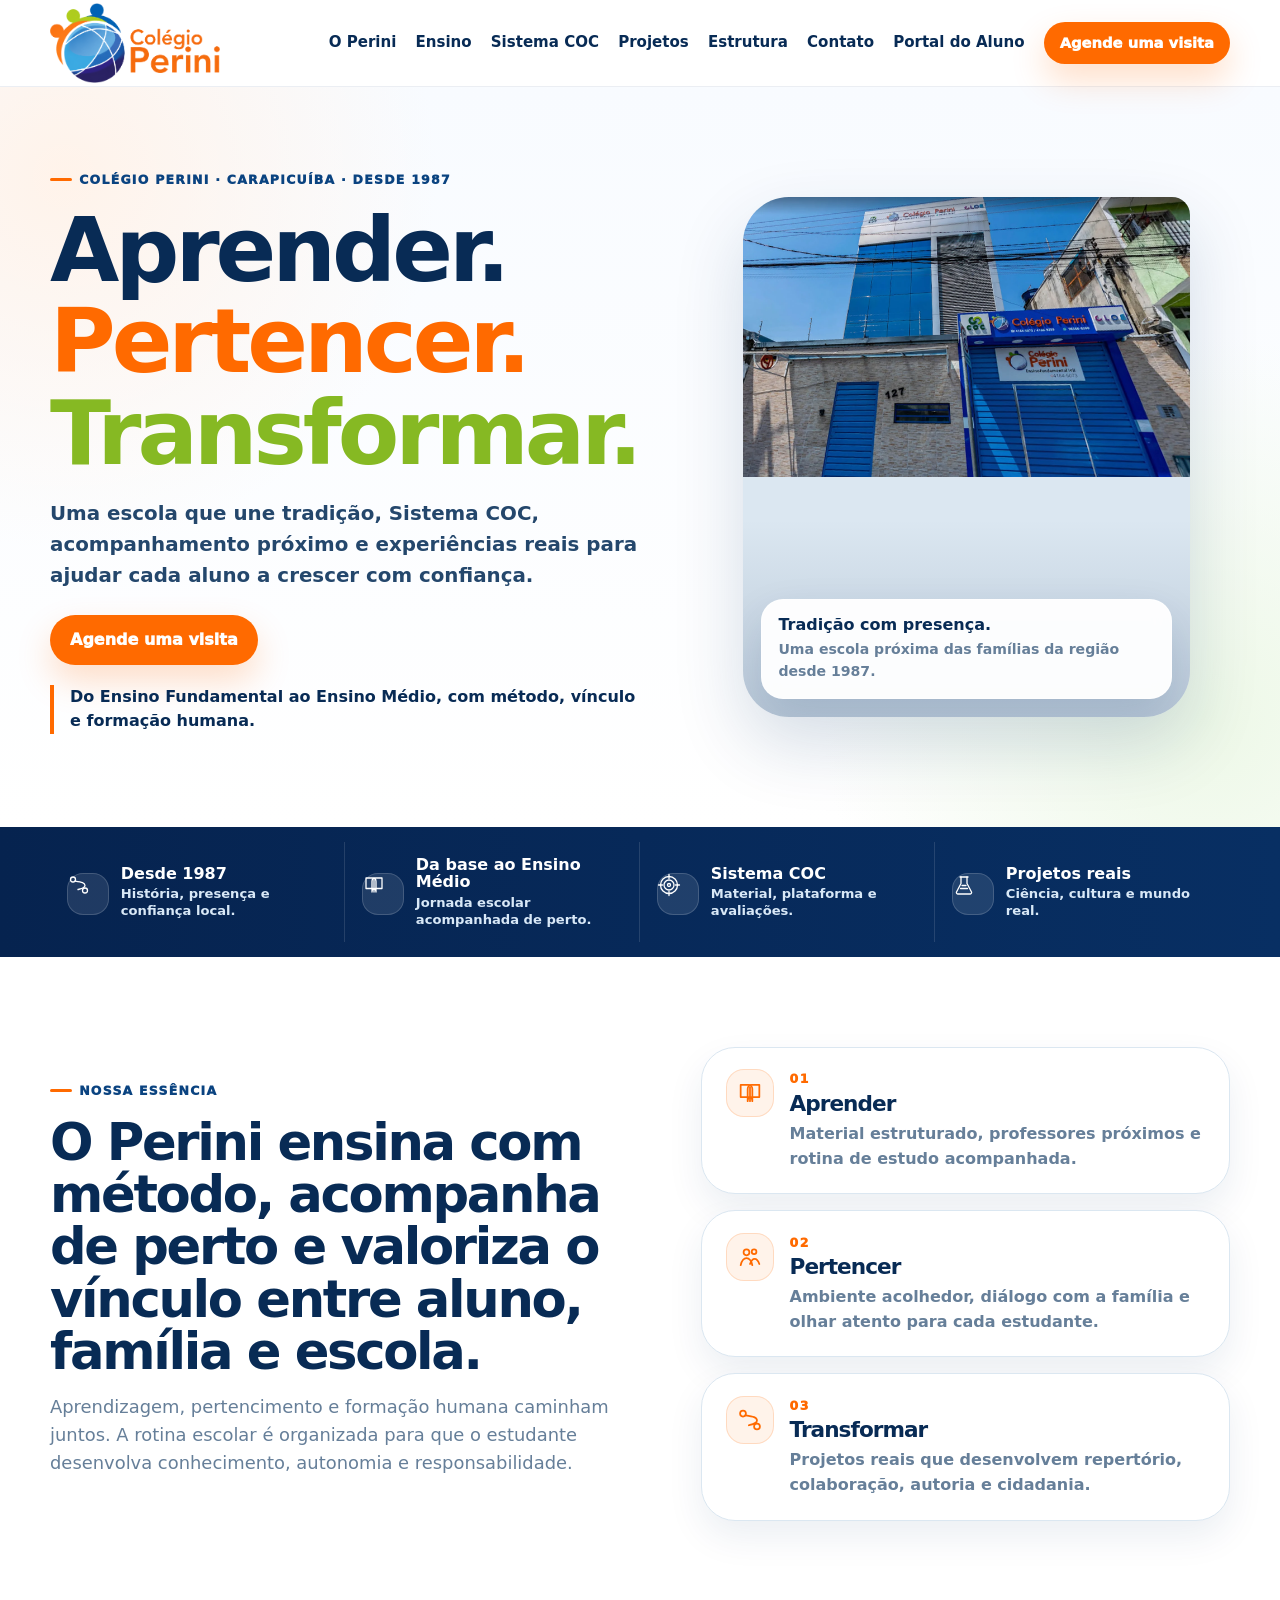
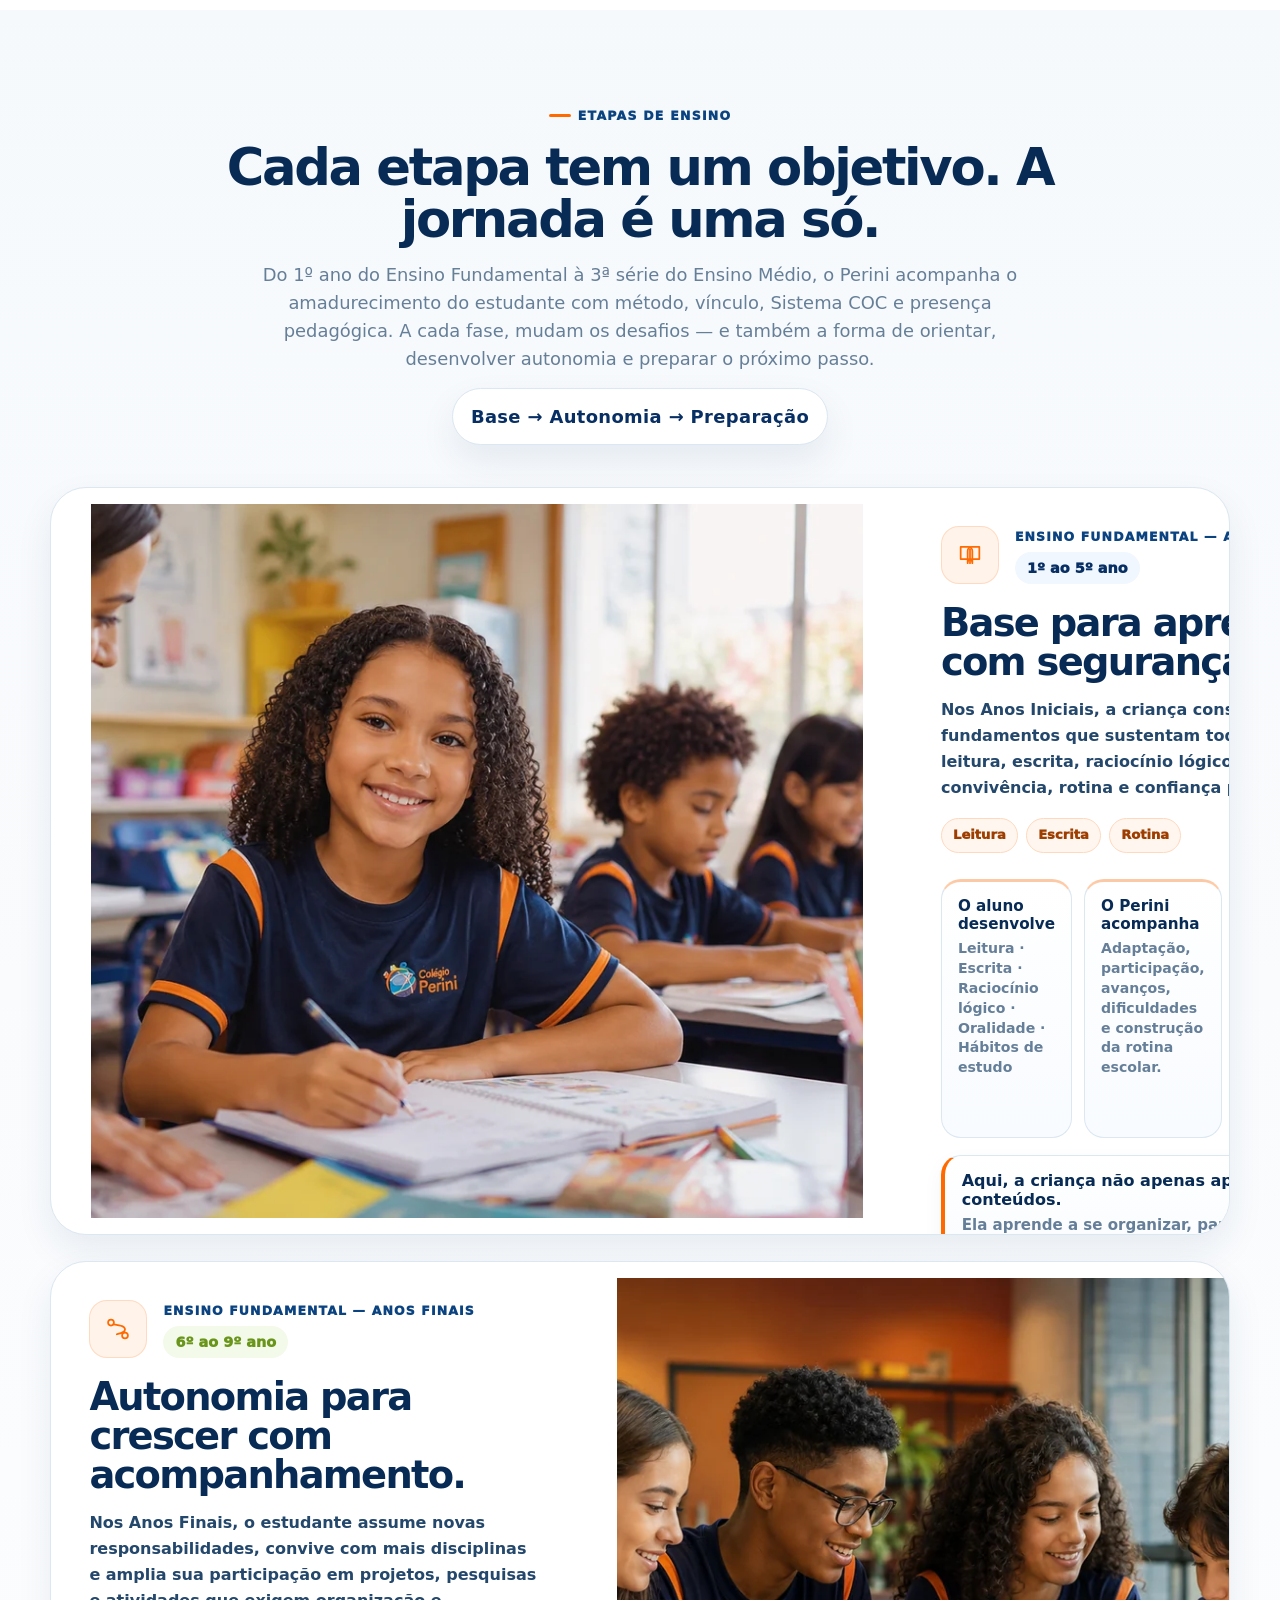
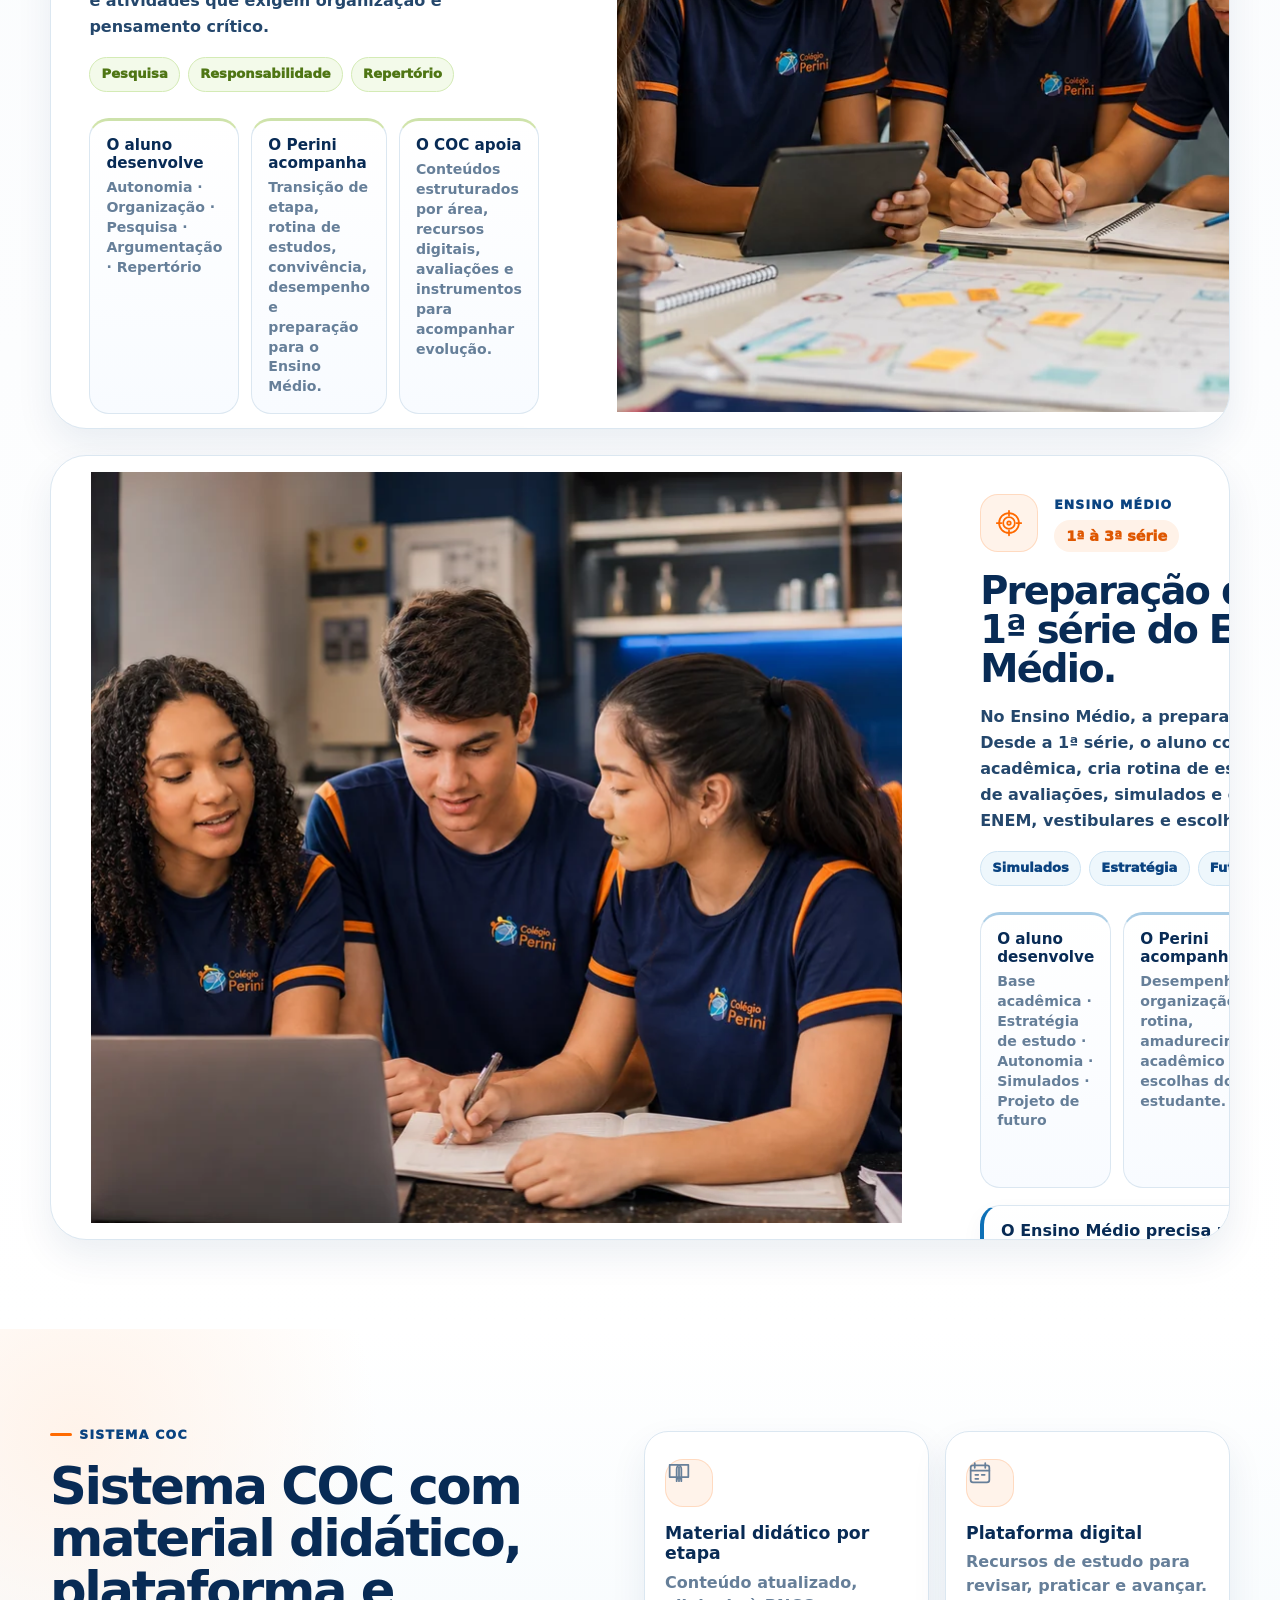
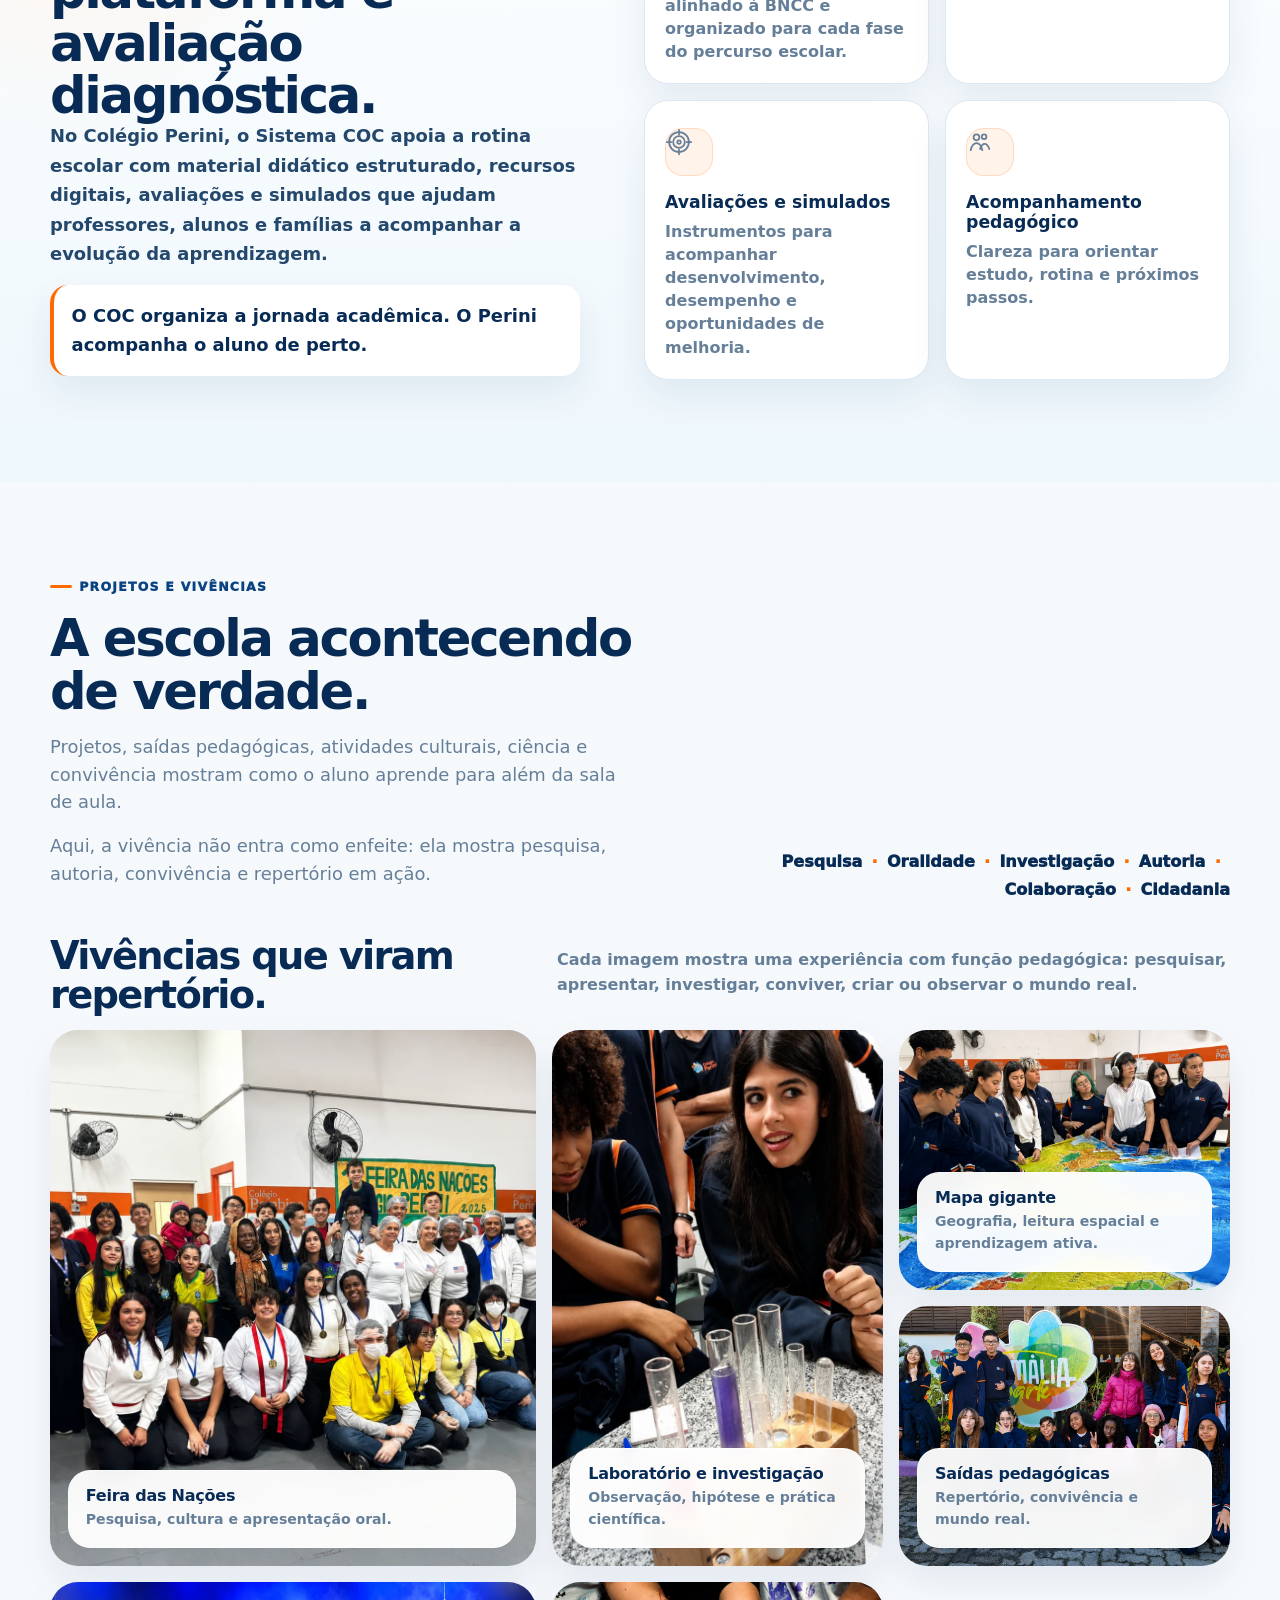
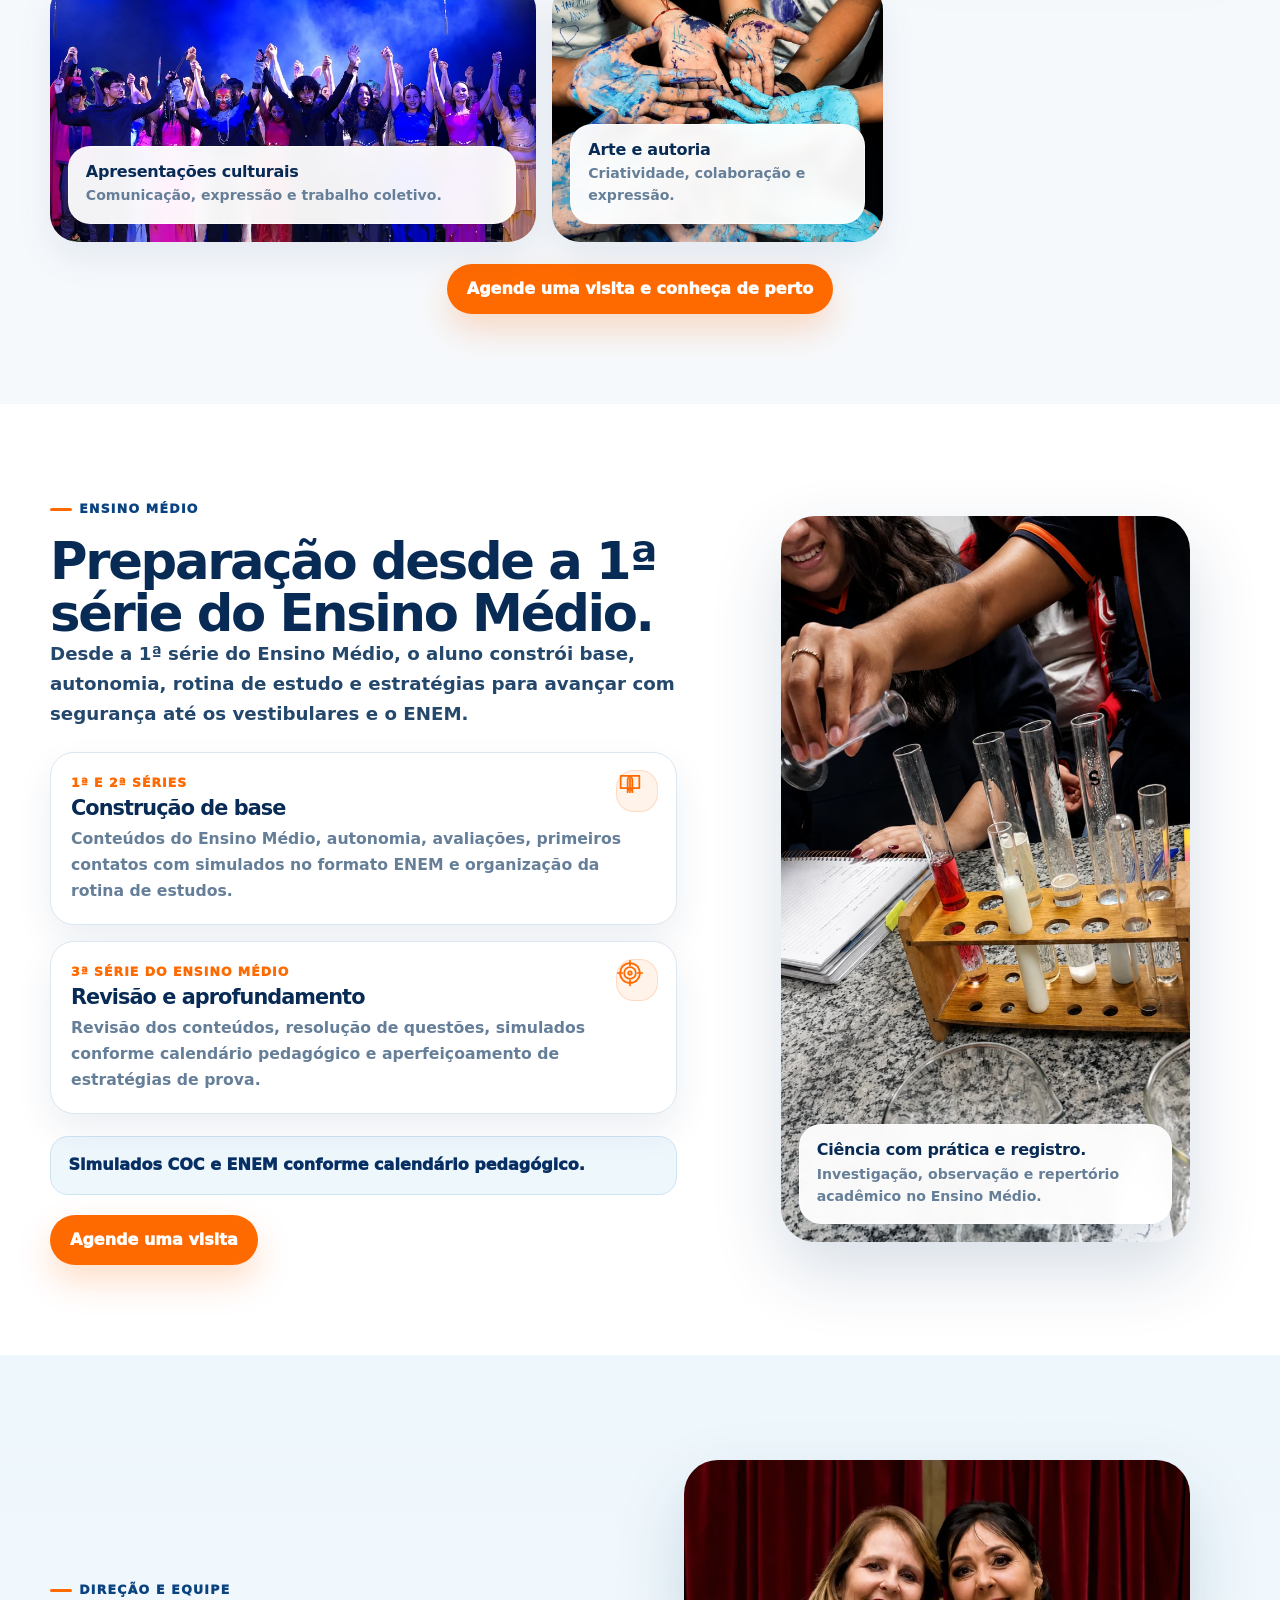
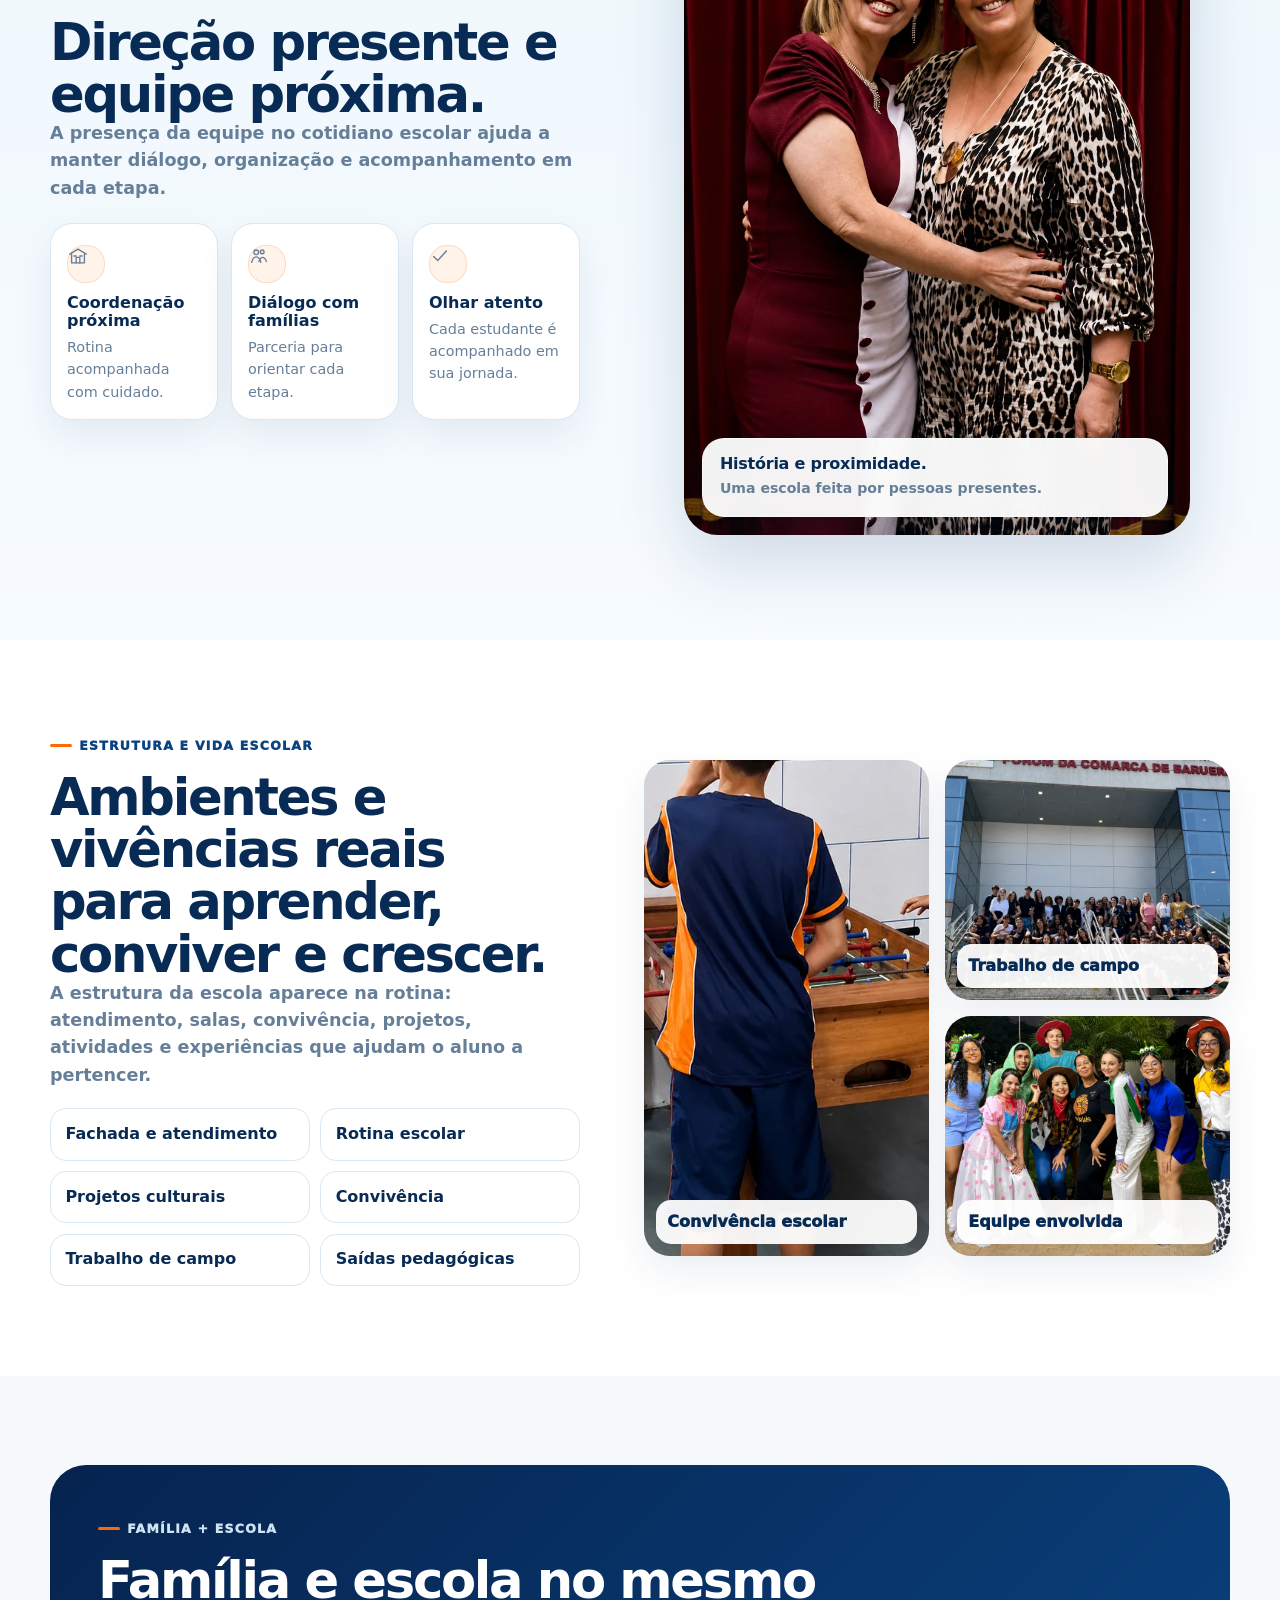
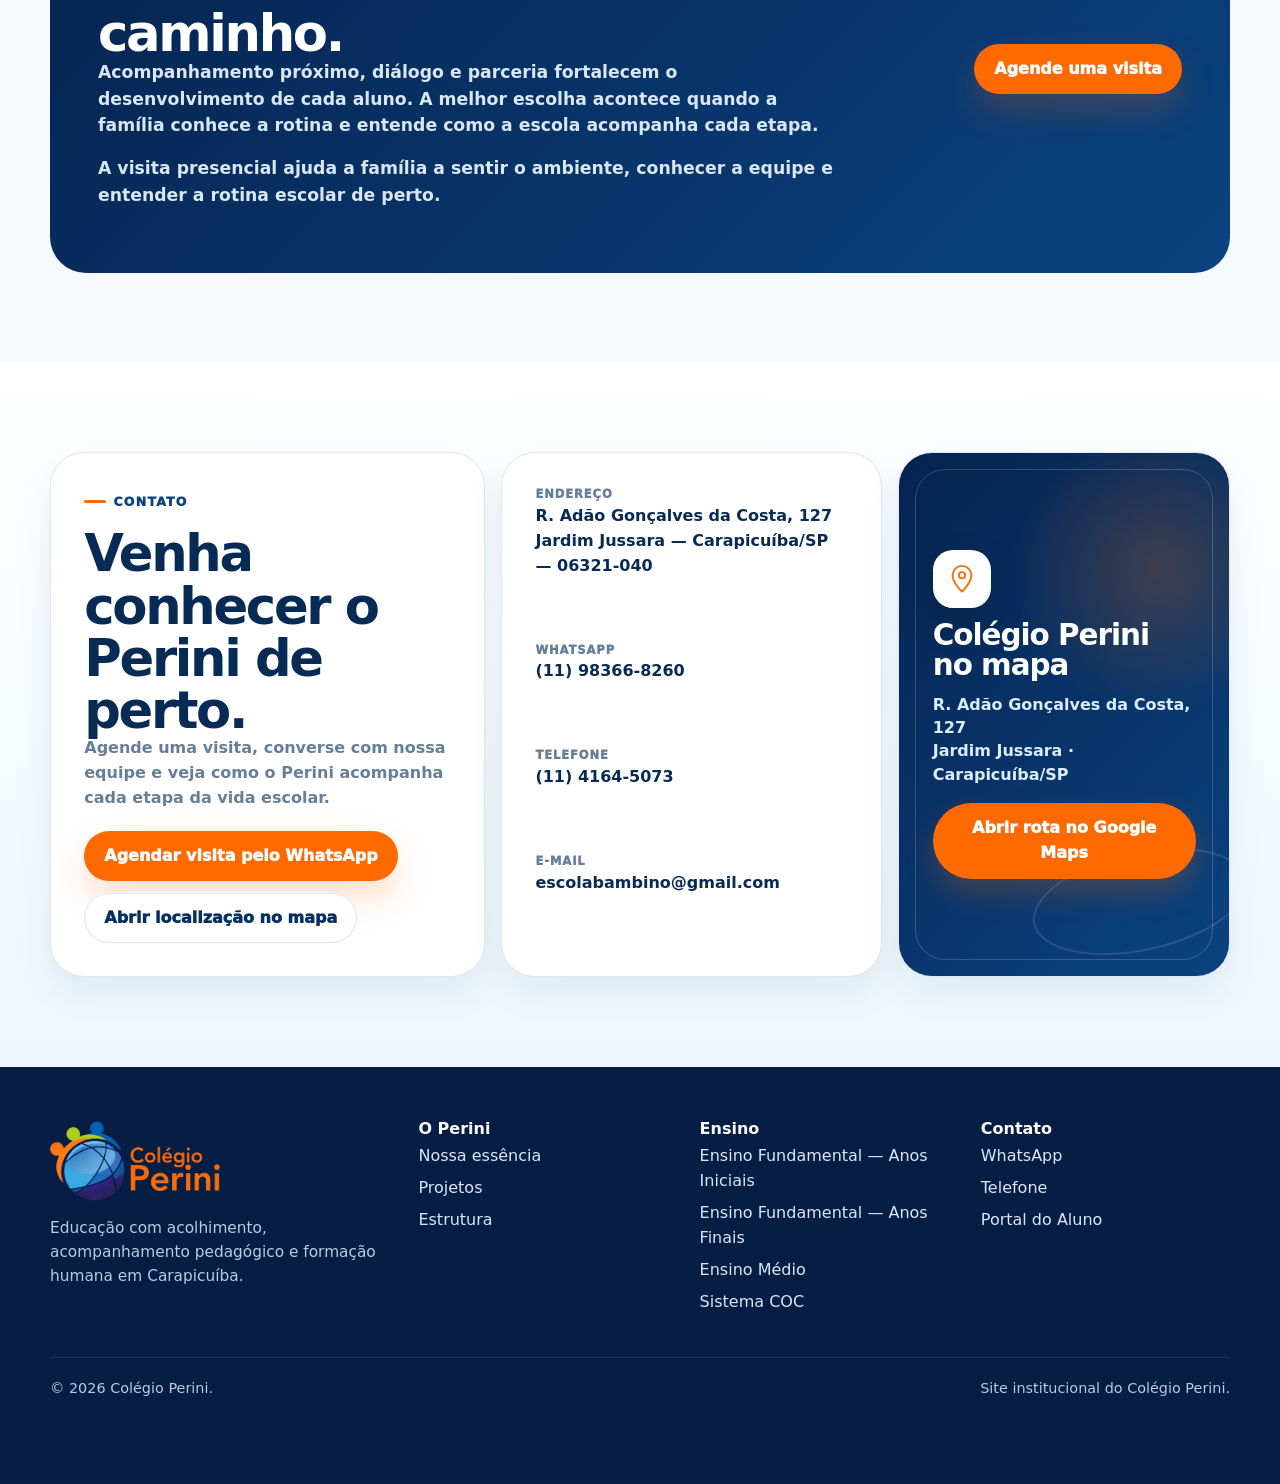
==== index.html @ 34a6f0e3 "Add files via upload" ====
<!doctype html>
<html lang="pt-BR">
<head>
  <meta charset="utf-8">
  <meta name="viewport" content="width=device-width, initial-scale=1">
  <title>Colégio Perini | Escola Particular em Carapicuíba, Região de Osasco</title>
  <meta name="description" content="Conheça o Colégio Perini, escola particular em Carapicuíba com Sistema COC, Ensino Fundamental, Ensino Médio, acompanhamento pedagógico e parceria com a família.">
  <meta name="theme-color" content="#082f63">
  <link rel="canonical" href="https://colegio-perini.vercel.app/">
  <meta property="og:title" content="Colégio Perini | Aprender. Pertencer. Transformar.">
  <meta property="og:description" content="Escola particular em Carapicuíba com Sistema COC, Ensino Fundamental, Ensino Médio, projetos reais e acompanhamento próximo.">
  <meta property="og:type" content="website">
  <meta property="og:url" content="https://colegio-perini.vercel.app/">
  <meta property="og:image" content="https://colegio-perini.vercel.app/assets/social/og-perini.webp">
  <meta name="twitter:card" content="summary_large_image">
  <meta name="format-detection" content="telephone=yes">
  <link rel="icon" href="assets/brand/logo-colegio-perini-cropped.png">
  <link rel="preload" as="image" href="assets/hero/fachada-perini-desktop.webp" imagesrcset="assets/hero/fachada-perini-mobile.webp 900w, assets/hero/fachada-perini-desktop.webp 1600w" imagesizes="(max-width: 760px) 100vw, 48vw">
  <link rel="stylesheet" href="css/perini.css">
  <script type="application/ld+json">
  {"@context":"https://schema.org","@type":"EducationalOrganization","name":"Colégio Perini","url":"https://colegio-perini.vercel.app/","address":{"@type":"PostalAddress","streetAddress":"R. Adão Gonçalves da Costa, 127","addressLocality":"Carapicuíba","addressRegion":"SP","postalCode":"06321-040","addressCountry":"BR"},"telephone":"+55 11 4164-5073","email":"escolabambino@gmail.com"}
  </script>
</head>
<body>
  <a class="skip-link" href="#conteudo">Pular para o conteúdo</a>

  <svg class="svg-sprite" aria-hidden="true" focusable="false">
    <symbol id="icon-school" viewBox="0 0 48 48"><path d="M6 20 24 9l18 11"/><path d="M10 20v19h28V20"/><path d="M20 39V27h8v12"/><path d="M15 24h5M28 24h5"/></symbol>
    <symbol id="icon-book" viewBox="0 0 48 48"><path d="M8 10h13c4 0 7 3 7 7v21c0-4-3-7-7-7H8z"/><path d="M40 10H27c-4 0-7 3-7 7v21c0-4 3-7 7-7h13z"/><path d="M24 14v24"/></symbol>
    <symbol id="icon-route" viewBox="0 0 48 48"><circle cx="12" cy="13" r="5"/><circle cx="36" cy="35" r="5"/><path d="M16 16c13 2 20 3 20 9 0 5-6 6-14 8"/></symbol>
    <symbol id="icon-target" viewBox="0 0 48 48"><circle cx="24" cy="24" r="17"/><circle cx="24" cy="24" r="10"/><circle cx="24" cy="24" r="3"/><path d="M24 3v8M24 37v8M3 24h8M37 24h8"/></symbol>
    <symbol id="icon-family" viewBox="0 0 48 48"><circle cx="18" cy="16" r="5"/><circle cx="31" cy="15" r="4"/><path d="M8 38c2-8 6-12 10-12s8 4 10 12"/><path d="M24 36c2-6 5-9 8-9s6 3 8 9"/></symbol>
    <symbol id="icon-science" viewBox="0 0 48 48"><path d="M18 8v13L9 38c-1 2 1 4 3 4h24c2 0 4-2 3-4l-9-17V8"/><path d="M16 8h16M17 31h14"/><path d="M20 25h8"/></symbol>
    <symbol id="icon-map" viewBox="0 0 48 48"><path d="M7 13l11-5 12 5 11-5v27l-11 5-12-5-11 5z"/><path d="M18 8v27M30 13v27"/></symbol>
    <symbol id="icon-palette" viewBox="0 0 48 48"><path d="M24 6C14 6 6 13 6 23s7 18 18 18h4c3 0 5-2 5-5 0-2-1-4-3-5h-3c-2 0-3-1-3-3s1-3 3-3h4c6 0 11-4 11-9 0-6-8-10-18-10Z"/><circle cx="16" cy="20" r="2"/><circle cx="23" cy="15" r="2"/><circle cx="31" cy="19" r="2"/><circle cx="18" cy="29" r="2"/></symbol>
    <symbol id="icon-pin" viewBox="0 0 48 48"><path d="M24 44s15-14 15-26A15 15 0 0 0 9 18c0 12 15 26 15 26Z"/><circle cx="24" cy="18" r="5"/></symbol>
    <symbol id="icon-calendar" viewBox="0 0 48 48"><rect x="8" y="11" width="32" height="29" rx="4"/><path d="M15 7v8M33 7v8M8 20h32"/><path d="M16 27h5M27 27h5M16 34h5"/></symbol>
    <symbol id="icon-check" viewBox="0 0 48 48"><path d="m10 25 9 9 19-21"/></symbol>
  </svg>

  <header class="site-header">
    <div class="container nav">
      <a class="brand" href="#inicio" aria-label="Colégio Perini - início">
        <img src="assets/brand/logo-colegio-perini-cropped.webp" alt="Colégio Perini" width="180" height="62">
      </a>
      <nav class="desktop-nav" aria-label="Navegação principal">
        <a href="#perini">O Perini</a>
        <a href="#ensino">Ensino</a>
        <a href="#coc">Sistema COC</a>
        <a href="#projetos">Projetos</a>
        <a href="#estrutura">Estrutura</a>
        <a href="#contato">Contato</a>
        <a href="https://portal.coc.com.br/" target="_blank" rel="noopener">Portal do Aluno</a>
        <a class="btn btn-primary btn-small" href="https://wa.me/5511983668260?text=Ol%C3%A1!%20Conheci%20o%20Col%C3%A9gio%20Perini%20pelo%20site%20e%20gostaria%20de%20agendar%20uma%20visita." target="_blank" rel="noopener">Agende uma visita</a>
      </nav>
      <button id="menu-toggle" class="menu-toggle" aria-label="Abrir menu" aria-expanded="false"><span></span></button>
    </div>
  </header>

  <aside id="mobile-menu" class="mobile-menu" aria-label="Menu mobile">
    <nav>
      <a class="mobile-link" href="#perini">O Perini</a>
      <a class="mobile-link" href="#ensino">Ensino</a>
      <a class="mobile-link" href="#coc">Sistema COC</a>
      <a class="mobile-link" href="#projetos">Projetos e vivências</a>
      <a class="mobile-link" href="#ensino-medio">Ensino Médio</a>
      <a class="mobile-link" href="#estrutura">Estrutura</a>
      <a class="mobile-link" href="#contato">Contato</a>
      <a class="mobile-link" href="https://portal.coc.com.br/" target="_blank" rel="noopener">Portal do Aluno</a>
    </nav>
    <div class="mobile-cta">
      <a class="btn btn-primary" href="https://wa.me/5511983668260?text=Ol%C3%A1!%20Conheci%20o%20Col%C3%A9gio%20Perini%20pelo%20site%20e%20gostaria%20de%20agendar%20uma%20visita." target="_blank" rel="noopener">Agende uma visita</a>
      <a class="btn btn-secondary" href="tel:+551141645073">Ligar para a escola</a>
    </div>
  </aside>

  <main id="conteudo">
    <section id="inicio" class="hero">
      <div class="container hero-grid">
        <div class="hero-copy">
          <div class="kicker">Colégio Perini · Carapicuíba · Desde 1987</div>
          <h1><span>Aprender.</span><span>Pertencer.</span><span>Transformar.</span></h1>
          <p>Uma escola que une tradição, Sistema COC, acompanhamento próximo e experiências reais para ajudar cada aluno a crescer com confiança.</p>
          <div class="hero-actions hero-actions-single">
            <a class="btn btn-primary" href="https://wa.me/5511983668260?text=Ol%C3%A1!%20Conheci%20o%20Col%C3%A9gio%20Perini%20pelo%20site%20e%20gostaria%20de%20agendar%20uma%20visita." target="_blank" rel="noopener">Agende uma visita</a>
          </div>
          <p class="hero-support">Do Ensino Fundamental ao Ensino Médio, com método, vínculo e formação humana.</p>
        </div>
        <figure class="hero-media photo-safe photo-fachada">
          <picture>
            <source media="(max-width: 760px)" srcset="assets/hero/fachada-perini-mobile.webp">
            <img src="assets/hero/fachada-perini-desktop.webp" alt="Fachada do Colégio Perini em Carapicuíba" width="1600" height="1000" loading="eager">
          </picture>
          <figcaption><strong>Tradição com presença.</strong><span>Uma escola próxima das famílias da região desde 1987.</span></figcaption>
        </figure>
      </div>
    </section>

    <section class="proof proof-compact proof-elegant" aria-label="Provas rápidas do Colégio Perini">
      <div class="container proof-grid">
        <article class="proof-item"><span class="visual-icon " aria-hidden="true"><svg><use href="#icon-route"></use></svg></span><div><strong>Desde 1987</strong><span>História, presença e confiança local.</span></div></article>
        <article class="proof-item"><span class="visual-icon " aria-hidden="true"><svg><use href="#icon-book"></use></svg></span><div><strong>Da base ao Ensino Médio</strong><span>Jornada escolar acompanhada de perto.</span></div></article>
        <article class="proof-item"><span class="visual-icon " aria-hidden="true"><svg><use href="#icon-target"></use></svg></span><div><strong>Sistema COC</strong><span>Material, plataforma e avaliações.</span></div></article>
        <article class="proof-item"><span class="visual-icon " aria-hidden="true"><svg><use href="#icon-science"></use></svg></span><div><strong>Projetos reais</strong><span>Ciência, cultura e mundo real.</span></div></article>
      </div>
    </section>

    <section id="perini" class="section essence-section">
      <div class="container essence-grid">
        <div class="section-head no-margin">
          <span class="kicker">Nossa essência</span>
          <h2>O Perini ensina com método, acompanha de perto e valoriza o vínculo entre aluno, família e escola.</h2>
          <p>Aprendizagem, pertencimento e formação humana caminham juntos. A rotina escolar é organizada para que o estudante desenvolva conhecimento, autonomia e responsabilidade.</p>
        </div>
        <div class="essence-cards">
          <article class="essence-card"><span class="visual-icon " aria-hidden="true"><svg><use href="#icon-book"></use></svg></span><span>01</span><h3>Aprender</h3><p>Material estruturado, professores próximos e rotina de estudo acompanhada.</p></article>
          <article class="essence-card"><span class="visual-icon " aria-hidden="true"><svg><use href="#icon-family"></use></svg></span><span>02</span><h3>Pertencer</h3><p>Ambiente acolhedor, diálogo com a família e olhar atento para cada estudante.</p></article>
          <article class="essence-card"><span class="visual-icon " aria-hidden="true"><svg><use href="#icon-route"></use></svg></span><span>03</span><h3>Transformar</h3><p>Projetos reais que desenvolvem repertório, colaboração, autoria e cidadania.</p></article>
        </div>
      </div>
    </section>

    <section id="ensino" class="section surface stages-section">
      <div class="container">
        <div class="section-head centered">
          <span class="kicker">Etapas de ensino</span>
          <h2>Cada etapa tem um objetivo. A jornada é uma só.</h2>
          <p>Do 1º ano do Ensino Fundamental à 3ª série do Ensino Médio, o Perini acompanha o amadurecimento do estudante com método, vínculo, Sistema COC e presença pedagógica. A cada fase, mudam os desafios — e também a forma de orientar, desenvolver autonomia e preparar o próximo passo.</p>
          <p class="section-bridge"><strong>Base → Autonomia → Preparação</strong></p>
        </div>
        <div class="stages-grid">
          <article id="fundamental-1" class="stage-card stage-iniciais">
            <figure class="stage-media photo-safe focal-center stage-photo-safe">
              <picture>
                <source media="(max-width: 760px)" srcset="assets/ensino/fundamental-1-mobile.webp">
                <img src="assets/ensino/fundamental-1.webp" alt="Estudante do Ensino Fundamental — Anos Iniciais em atividade de aprendizagem" width="1200" height="750" loading="lazy">
              </picture>
            </figure>
            <div class="stage-copy">
              <div class="stage-titleline"><span class="visual-icon " aria-hidden="true"><svg><use href="#icon-book"></use></svg></span><div><small>Ensino Fundamental — Anos Iniciais</small><div class="years">1º ao 5º ano</div></div></div>
              <h3>Base para aprender com segurança.</h3>
              <p>Nos Anos Iniciais, a criança constrói fundamentos que sustentam toda a vida escolar: leitura, escrita, raciocínio lógico, interpretação, convivência, rotina e confiança para aprender.</p>
              <div class="keyword-row" aria-label="Palavras-chave dos Anos Iniciais"><span>Leitura</span><span>Escrita</span><span>Rotina</span></div>
              <div class="stage-detail-grid">
                <article><strong>O aluno desenvolve</strong><p>Leitura · Escrita · Raciocínio lógico · Oralidade · Hábitos de estudo</p></article>
                <article><strong>O Perini acompanha</strong><p>Adaptação, participação, avanços, dificuldades e construção da rotina escolar.</p></article>
                <article><strong>O COC apoia</strong><p>Material didático por etapa, recursos digitais e atividades estruturadas para organizar a aprendizagem.</p></article>
              </div>
              <div class="stage-proof"><strong>Aqui, a criança não apenas aprende conteúdos.</strong><span>Ela aprende a se organizar, participar e confiar no próprio processo de aprendizagem.</span></div>
            </div>
          </article>

          <article id="fundamental-2" class="stage-card reverse stage-finais">
            <figure class="stage-media photo-safe focal-center stage-photo-safe">
              <picture>
                <source media="(max-width: 760px)" srcset="assets/ensino/fundamental-2-mobile.webp">
                <img src="assets/ensino/fundamental-2.webp" alt="Estudantes do Ensino Fundamental — Anos Finais em atividade colaborativa no Colégio Perini" width="1200" height="750" loading="lazy">
              </picture>
            </figure>
            <div class="stage-copy">
              <div class="stage-titleline"><span class="visual-icon " aria-hidden="true"><svg><use href="#icon-route"></use></svg></span><div><small>Ensino Fundamental — Anos Finais</small><div class="years">6º ao 9º ano</div></div></div>
              <h3>Autonomia para crescer com acompanhamento.</h3>
              <p>Nos Anos Finais, o estudante assume novas responsabilidades, convive com mais disciplinas e amplia sua participação em projetos, pesquisas e atividades que exigem organização e pensamento crítico.</p>
              <div class="keyword-row" aria-label="Palavras-chave dos Anos Finais"><span>Pesquisa</span><span>Responsabilidade</span><span>Repertório</span></div>
              <div class="stage-detail-grid">
                <article><strong>O aluno desenvolve</strong><p>Autonomia · Organização · Pesquisa · Argumentação · Repertório</p></article>
                <article><strong>O Perini acompanha</strong><p>Transição de etapa, rotina de estudos, convivência, desempenho e preparação para o Ensino Médio.</p></article>
                <article><strong>O COC apoia</strong><p>Conteúdos estruturados por área, recursos digitais, avaliações e instrumentos para acompanhar evolução.</p></article>
              </div>
              <div class="stage-proof"><strong>É a fase em que o aluno deixa de apenas cumprir tarefas.</strong><span>Ele começa a entender melhor como estudar, participar e assumir responsabilidades.</span></div>
            </div>
          </article>

          <article id="ensino-medio-card" class="stage-card featured stage-medio">
            <figure class="stage-media photo-safe focal-center stage-photo-safe">
              <picture>
                <source media="(max-width: 760px)" srcset="assets/ensino/ensino-medio-mobile.webp">
                <img src="assets/ensino/ensino-medio.webp" alt="Estudantes do Ensino Médio em atividade de ciência e tecnologia" width="1200" height="750" loading="lazy">
              </picture>
            </figure>
            <div class="stage-copy">
              <div class="stage-titleline"><span class="visual-icon " aria-hidden="true"><svg><use href="#icon-target"></use></svg></span><div><small>Ensino Médio</small><div class="years">1ª à 3ª série</div></div></div>
              <h3>Preparação desde a 1ª série do Ensino Médio.</h3>
              <p>No Ensino Médio, a preparação é progressiva. Desde a 1ª série, o aluno consolida base acadêmica, cria rotina de estudo e se aproxima de avaliações, simulados e estratégias para ENEM, vestibulares e escolhas de futuro.</p>
              <div class="keyword-row" aria-label="Palavras-chave do Ensino Médio"><span>Simulados</span><span>Estratégia</span><span>Futuro</span></div>
              <div class="stage-detail-grid">
                <article><strong>O aluno desenvolve</strong><p>Base acadêmica · Estratégia de estudo · Autonomia · Simulados · Projeto de futuro</p></article>
                <article><strong>O Perini acompanha</strong><p>Desempenho, organização da rotina, amadurecimento acadêmico e escolhas do estudante.</p></article>
                <article><strong>O COC apoia</strong><p>Material didático, avaliações, simulados e recursos digitais para estruturar a preparação.</p></article>
              </div>
              <div class="stage-proof"><strong>O Ensino Médio precisa preparar para provas, mas também para decisões.</strong><span>Por isso, método, acompanhamento e autonomia caminham juntos.</span></div>
            </div>
          </article>
        </div>
      </div>
    </section>

    <section id="coc" class="section coc-section">
      <div class="container coc-grid">
        <div class="coc-copy">
          <span class="kicker">Sistema COC</span>
          <h2>Sistema COC com material didático, plataforma e avaliação diagnóstica.</h2>
          <p>No Colégio Perini, o Sistema COC apoia a rotina escolar com material didático estruturado, recursos digitais, avaliações e simulados que ajudam professores, alunos e famílias a acompanhar a evolução da aprendizagem.</p>
          <p class="coc-synthesis">O COC organiza a jornada acadêmica. O Perini acompanha o aluno de perto.</p>
        </div>
        <div class="coc-cards" aria-label="Recursos do Sistema COC no Colégio Perini">
          <article><span class="visual-icon " aria-hidden="true"><svg><use href="#icon-book"></use></svg></span><strong>Material didático por etapa</strong><span>Conteúdo atualizado, alinhado à BNCC e organizado para cada fase do percurso escolar.</span></article>
          <article><span class="visual-icon " aria-hidden="true"><svg><use href="#icon-calendar"></use></svg></span><strong>Plataforma digital</strong><span>Recursos de estudo para revisar, praticar e avançar.</span></article>
          <article><span class="visual-icon " aria-hidden="true"><svg><use href="#icon-target"></use></svg></span><strong>Avaliações e simulados</strong><span>Instrumentos para acompanhar desenvolvimento, desempenho e oportunidades de melhoria.</span></article>
          <article><span class="visual-icon " aria-hidden="true"><svg><use href="#icon-family"></use></svg></span><strong>Acompanhamento pedagógico</strong><span>Clareza para orientar estudo, rotina e próximos passos.</span></article>
        </div>
      </div>
    </section>

    <section id="projetos" class="section projects-section surface">
      <div class="container projects-intro">
        <div class="section-head no-margin">
          <span class="kicker">Projetos e vivências</span>
          <h2>A escola acontecendo de verdade.</h2>
          <p>Projetos, saídas pedagógicas, atividades culturais, ciência e convivência mostram como o aluno aprende para além da sala de aula.</p>
          <p class="section-proof-line">Aqui, a vivência não entra como enfeite: ela mostra pesquisa, autoria, convivência e repertório em ação.</p>
        </div>
        <div class="pedagogy-list pedagogy-line" aria-label="Competências trabalhadas nos projetos">
          <span>Pesquisa</span><span>Oralidade</span><span>Investigação</span><span>Autoria</span><span>Colaboração</span><span>Cidadania</span>
        </div>
      </div>

      <div class="container gallery-wrap" aria-label="Galeria de vivências do Colégio Perini">
        <div class="gallery-head">
          <h3>Vivências que viram repertório.</h3>
          <p>Cada imagem mostra uma experiência com função pedagógica: pesquisar, apresentar, investigar, conviver, criar ou observar o mundo real.</p>
        </div>
        <div class="editorial-gallery">
          <figure class="gallery-item large photo-safe gallery-feira">
            <img src="assets/reais/novas/feira-das-nacoes.webp" alt="Alunos e equipe do Colégio Perini em projeto Feira das Nações" width="1448" height="1086" loading="lazy">
            <figcaption><strong>Feira das Nações</strong><span>Pesquisa, cultura e apresentação oral.</span></figcaption>
          </figure>
          <figure class="gallery-item tall photo-safe gallery-lab">
            <img src="assets/reais/novas/ciencia-laboratorio.webp" alt="Estudante do Colégio Perini em atividade prática de laboratório" width="732" height="1300" loading="lazy">
            <figcaption><strong>Laboratório e investigação</strong><span>Observação, hipótese e prática científica.</span></figcaption>
          </figure>
          <figure class="gallery-item photo-safe gallery-mapa">
            <img src="assets/reais/novas/mapa-gigante.webp" alt="Alunos do Colégio Perini em atividade com mapa gigante" width="975" height="1300" loading="lazy">
            <figcaption><strong>Mapa gigante</strong><span>Geografia, leitura espacial e aprendizagem ativa.</span></figcaption>
          </figure>
          <figure class="gallery-item photo-safe gallery-animalia">
            <img src="assets/reais/novas/animalia-grupo-misto.webp" alt="Alunos do Colégio Perini em saída pedagógica no Animalia Park" width="1600" height="900" loading="lazy">
            <figcaption><strong>Saídas pedagógicas</strong><span>Repertório, convivência e mundo real.</span></figcaption>
          </figure>
          <figure class="gallery-item photo-safe gallery-teatro">
            <img src="assets/reais/colegio-perini-teatro-palco-card.webp" alt="Alunos do Colégio Perini em apresentação cultural no palco" width="900" height="650" loading="lazy">
            <figcaption><strong>Apresentações culturais</strong><span>Comunicação, expressão e trabalho coletivo.</span></figcaption>
          </figure>
          <figure class="gallery-item photo-safe gallery-arte">
            <img src="assets/reais/novas/arte-maos.webp" alt="Mãos de alunos com tinta azul em atividade artística" width="975" height="1300" loading="lazy">
            <figcaption><strong>Arte e autoria</strong><span>Criatividade, colaboração e expressão.</span></figcaption>
          </figure>
        </div>
        <div class="gallery-cta">
          <a class="btn btn-primary" href="https://wa.me/5511983668260?text=Ol%C3%A1!%20Conheci%20o%20Col%C3%A9gio%20Perini%20pelo%20site%20e%20gostaria%20de%20agendar%20uma%20visita." target="_blank" rel="noopener">Agende uma visita e conheça de perto</a>
        </div>
      </div>
    </section>

    <section id="ensino-medio" class="section high-school-section">
      <div class="container high-school-grid">
        <div class="high-school-copy">
          <span class="kicker">Ensino Médio</span>
          <h2>Preparação desde a 1ª série do Ensino Médio.</h2>
          <p>Desde a 1ª série do Ensino Médio, o aluno constrói base, autonomia, rotina de estudo e estratégias para avançar com segurança até os vestibulares e o ENEM.</p>
          <div class="phase-list">
            <article><span class="visual-icon " aria-hidden="true"><svg><use href="#icon-book"></use></svg></span><span>1ª e 2ª séries</span><h3>Construção de base</h3><p>Conteúdos do Ensino Médio, autonomia, avaliações, primeiros contatos com simulados no formato ENEM e organização da rotina de estudos.</p></article>
            <article><span class="visual-icon " aria-hidden="true"><svg><use href="#icon-target"></use></svg></span><span>3ª série do Ensino Médio</span><h3>Revisão e aprofundamento</h3><p>Revisão dos conteúdos, resolução de questões, simulados conforme calendário pedagógico e aperfeiçoamento de estratégias de prova.</p></article>
          </div>
          <div class="safe-note">Simulados COC e ENEM conforme calendário pedagógico.</div>
          <a class="btn btn-primary" href="https://wa.me/5511983668260?text=Ol%C3%A1!%20Gostaria%20de%20receber%20informa%C3%A7%C3%B5es%20sobre%20o%20Col%C3%A9gio%20Perini." target="_blank" rel="noopener">Agende uma visita</a>
        </div>
        <figure class="high-school-photo photo-safe gallery-lab-detail">
          <img src="assets/reais/novas/ciencia-detalhe.webp" alt="Experimento com tubos de ensaio em atividade científica no Colégio Perini" width="732" height="1300" loading="lazy">
          <figcaption><strong>Ciência com prática e registro.</strong><span>Investigação, observação e repertório acadêmico no Ensino Médio.</span></figcaption>
        </figure>
      </div>
    </section>

    <section class="section team-section surface-blue">
      <div class="container team-grid">
        <div class="team-copy">
          <span class="kicker">Direção e equipe</span>
          <h2>Direção presente e equipe próxima.</h2>
          <p>A presença da equipe no cotidiano escolar ajuda a manter diálogo, organização e acompanhamento em cada etapa.</p>
          <div class="commitment-grid">
            <article><span class="visual-icon " aria-hidden="true"><svg><use href="#icon-school"></use></svg></span><strong>Coordenação próxima</strong><span>Rotina acompanhada com cuidado.</span></article>
            <article><span class="visual-icon " aria-hidden="true"><svg><use href="#icon-family"></use></svg></span><strong>Diálogo com famílias</strong><span>Parceria para orientar cada etapa.</span></article>
            <article><span class="visual-icon " aria-hidden="true"><svg><use href="#icon-check"></use></svg></span><strong>Olhar atento</strong><span>Cada estudante é acompanhado em sua jornada.</span></article>
          </div>
        </div>
        <figure class="team-photo photo-safe team-lideranca">
          <img src="assets/reais/novas/lideranca-dupla.webp" alt="Equipe de liderança do Colégio Perini em retrato institucional" width="975" height="1300" loading="lazy">
          <figcaption><strong>História e proximidade.</strong><span>Uma escola feita por pessoas presentes.</span></figcaption>
        </figure>
      </div>
    </section>

    <section id="estrutura" class="section structure-section">
      <div class="container structure-grid">
        <div class="structure-copy">
          <span class="kicker">Estrutura e vida escolar</span>
          <h2>Ambientes e vivências reais para aprender, conviver e crescer.</h2>
          <p>A estrutura da escola aparece na rotina: atendimento, salas, convivência, projetos, atividades e experiências que ajudam o aluno a pertencer.</p>
          <ul><li>Fachada e atendimento</li><li>Rotina escolar</li><li>Projetos culturais</li><li>Convivência</li><li>Trabalho de campo</li><li>Saídas pedagógicas</li></ul>
        </div>
        <div class="structure-photos">
          <figure class="photo-safe structure-convivencia"><img src="assets/reais/colegio-perini-convivencia-card.webp" alt="Alunos do Colégio Perini em momento de convivência escolar" width="900" height="650" loading="lazy"><figcaption>Convivência escolar</figcaption></figure>
          <figure class="photo-safe structure-campo"><img src="assets/reais/colegio-perini-trabalho-de-campo-card.webp" alt="Alunos do Colégio Perini em trabalho de campo" width="900" height="650" loading="lazy"><figcaption>Trabalho de campo</figcaption></figure>
          <figure class="photo-safe structure-evento"><img src="assets/reais/colegio-perini-equipe-evento-card.webp" alt="Equipe do Colégio Perini em atividade cultural com alunos" width="900" height="650" loading="lazy"><figcaption>Equipe envolvida</figcaption></figure>
        </div>
      </div>
    </section>

    <section class="section family-section surface">
      <div class="container family-box">
        <div>
          <span class="kicker">Família + escola</span>
          <h2>Família e escola no mesmo caminho.</h2>
          <p>Acompanhamento próximo, diálogo e parceria fortalecem o desenvolvimento de cada aluno. A melhor escolha acontece quando a família conhece a rotina e entende como a escola acompanha cada etapa.</p><p class="section-proof-line family-proof-line">A visita presencial ajuda a família a sentir o ambiente, conhecer a equipe e entender a rotina escolar de perto.</p>
        </div>
        <a class="btn btn-primary" href="https://wa.me/5511983668260?text=Ol%C3%A1!%20Conheci%20o%20Col%C3%A9gio%20Perini%20pelo%20site%20e%20gostaria%20de%20agendar%20uma%20visita." target="_blank" rel="noopener">Agende uma visita</a>
      </div>
    </section>

    <section id="contato" class="section contact-section">
      <div class="container contact-final-grid">
        <div class="contact-copy">
          <span class="kicker">Contato</span>
          <h2>Venha conhecer o Perini de perto.</h2>
          <p>Agende uma visita, converse com nossa equipe e veja como o Perini acompanha cada etapa da vida escolar.</p>
          <div class="contact-actions">
            <a class="btn btn-primary" href="https://wa.me/5511983668260?text=Ol%C3%A1!%20Conheci%20o%20Col%C3%A9gio%20Perini%20pelo%20site%20e%20gostaria%20de%20agendar%20uma%20visita." target="_blank" rel="noopener">Agendar visita pelo WhatsApp</a>
            <a class="btn btn-secondary" href="https://www.google.com/maps/search/?api=1&query=R.+Ad%C3%A3o+Gon%C3%A7alves+da+Costa,+127,+Jardim+Jussara,+Carapicu%C3%ADba,+SP,+06321-040" target="_blank" rel="noopener">Abrir localização no mapa</a>
          </div>
        </div>
        <address class="contact-card">
          <div><small>Endereço</small><span>R. Adão Gonçalves da Costa, 127<br>Jardim Jussara — Carapicuíba/SP — 06321-040</span></div>
          <div><small>WhatsApp</small><a href="https://wa.me/5511983668260?text=Ol%C3%A1!%20Conheci%20o%20Col%C3%A9gio%20Perini%20pelo%20site%20e%20gostaria%20de%20agendar%20uma%20visita." target="_blank" rel="noopener">(11) 98366-8260</a></div>
          <div><small>Telefone</small><a href="tel:+551141645073">(11) 4164-5073</a></div>
          <div><small>E-mail</small><a href="mailto:escolabambino@gmail.com">escolabambino@gmail.com</a></div>
        </address>
        <a class="location-card location-card-premium" aria-label="Abrir localização do Colégio Perini no Google Maps" href="https://www.google.com/maps/search/?api=1&query=R.+Ad%C3%A3o+Gon%C3%A7alves+da+Costa,+127,+Jardim+Jussara,+Carapicu%C3%ADba,+SP,+06321-040" target="_blank" rel="noopener">
          <span class="map-pin" aria-hidden="true"><svg><use href="#icon-pin"></use></svg></span>
          <strong>Colégio Perini no mapa</strong>
          <span>R. Adão Gonçalves da Costa, 127<br>Jardim Jussara · Carapicuíba/SP</span>
          <em>Abrir rota no Google Maps</em>
        </a>
      </div>
    </section>
  </main>

  <footer class="footer">
    <div class="container footer-grid">
      <div>
        <img class="footer-logo" src="assets/brand/logo-colegio-perini-cropped.webp" alt="Colégio Perini" width="180" height="62">
        <p>Educação com acolhimento, acompanhamento pedagógico e formação humana em Carapicuíba.</p>
      </div>
      <div><h3>O Perini</h3><a href="#perini">Nossa essência</a><a href="#projetos">Projetos</a><a href="#estrutura">Estrutura</a></div>
      <div><h3>Ensino</h3><a href="#fundamental-1">Ensino Fundamental — Anos Iniciais</a><a href="#fundamental-2">Ensino Fundamental — Anos Finais</a><a href="#ensino-medio">Ensino Médio</a><a href="#coc">Sistema COC</a></div>
      <div><h3>Contato</h3><a href="https://wa.me/5511983668260?text=Ol%C3%A1!%20Conheci%20o%20Col%C3%A9gio%20Perini%20pelo%20site%20e%20gostaria%20de%20agendar%20uma%20visita." target="_blank" rel="noopener">WhatsApp</a><a href="tel:+551141645073">Telefone</a><a href="https://portal.coc.com.br/" target="_blank" rel="noopener">Portal do Aluno</a></div>
    </div>
    <div class="container footer-bottom"><span>© <span id="year">2026</span> Colégio Perini.</span><span>Site institucional do Colégio Perini.</span></div>
  </footer>

  <nav class="sticky-mobile-cta" aria-label="Ações rápidas"><a href="https://wa.me/5511983668260?text=Ol%C3%A1!%20Conheci%20o%20Col%C3%A9gio%20Perini%20pelo%20site%20e%20gostaria%20de%20agendar%20uma%20visita." target="_blank" rel="noopener">Agendar visita</a><a href="https://wa.me/5511983668260?text=Ol%C3%A1!%20Gostaria%20de%20receber%20informa%C3%A7%C3%B5es%20sobre%20o%20Col%C3%A9gio%20Perini." target="_blank" rel="noopener">WhatsApp</a></nav>
  <script src="js/site.js"></script>
</body>
</html>
---- css/perini.css ----
:root{
  --blue-950:#06234f;--blue-900:#082f63;--blue-800:#0a4380;--blue-650:#0d70b7;--blue-50:#eef7fc;
  --orange:#ff6a00;--orange-700:#df5700;--green:#86b923;--green-700:#6a951b;
  --ink:#082b55;--text:#24476c;--muted:#667f99;--surface:#f6f9fc;--white:#fff;--line:#dbe7f1;
  --container:min(1180px,calc(100% - 40px));--radius:24px;--radius-lg:34px;--shadow:0 28px 70px rgba(8,47,99,.16);--shadow-sm:0 16px 36px rgba(8,47,99,.08)
}
*{box-sizing:border-box}html{scroll-behavior:smooth}body{margin:0;font-family:Inter,system-ui,-apple-system,BlinkMacSystemFont,"Segoe UI",sans-serif;color:var(--text);background:var(--white);line-height:1.55;-webkit-font-smoothing:antialiased}body.menu-open{overflow:hidden}a{color:inherit;text-decoration:none}img{display:block;max-width:100%;height:auto}p{margin:0 0 1rem}h1,h2,h3{margin:0;color:var(--ink);line-height:1.02;letter-spacing:-.045em}h1{font-size:clamp(3.5rem,7vw,6.8rem)}h2{font-size:clamp(2.15rem,4vw,4.3rem)}h3{font-size:clamp(1.35rem,2.1vw,2.2rem)}.container{width:var(--container);margin-inline:auto}.svg-sprite{position:absolute;width:0;height:0;overflow:hidden}.skip-link{position:absolute;left:1rem;top:1rem;z-index:2000;transform:translateY(-160%);background:#fff;color:var(--ink);border:2px solid var(--orange);border-radius:999px;padding:.65rem .95rem;font-weight:900}.skip-link:focus{transform:translateY(0)}.visual-icon{display:inline-grid;place-items:center;width:48px;height:48px;flex:0 0 48px;border-radius:18px;background:#fff3ea;color:var(--orange);box-shadow:inset 0 0 0 1px rgba(255,106,0,.18)}.visual-icon svg{width:28px;height:28px;stroke:currentColor;fill:none;stroke-width:3;stroke-linecap:round;stroke-linejoin:round}.visual-icon.green{background:#f0f8e7;color:var(--green-700)}.visual-icon.blue{background:#eaf5ff;color:var(--blue-650)}
.btn{display:inline-flex;align-items:center;justify-content:center;min-height:50px;border-radius:999px;padding:.88rem 1.25rem;font-weight:950;line-height:1;border:0;transition:transform .2s ease,box-shadow .2s ease,background .2s ease}.btn:hover{transform:translateY(-2px)}.btn-primary{background:var(--orange);color:#fff;box-shadow:0 16px 34px rgba(255,106,0,.22)}.btn-primary:hover{background:var(--orange-700)}.btn-secondary{background:#fff;color:var(--blue-900);box-shadow:inset 0 0 0 1px var(--line)}.btn-small{min-height:42px;padding:.68rem 1rem;font-size:.92rem}.kicker{display:inline-flex;align-items:center;gap:.45rem;text-transform:uppercase;letter-spacing:.1em;color:var(--blue-800);font-size:.78rem;font-weight:1000;margin-bottom:1rem}.kicker:before{content:"";width:22px;height:3px;border-radius:99px;background:var(--orange)}
.site-header{position:sticky;top:0;z-index:1000;background:rgba(255,255,255,.92);backdrop-filter:blur(18px);border-bottom:1px solid rgba(8,47,99,.08)}.nav{height:86px;display:flex;align-items:center;justify-content:space-between;gap:1rem}.brand img{width:170px;height:auto}.desktop-nav{display:flex;align-items:center;gap:1.2rem;font-weight:850;color:var(--ink);font-size:.94rem}.desktop-nav a:not(.btn){position:relative}.desktop-nav a:not(.btn):after{content:"";position:absolute;left:0;right:0;bottom:-8px;height:2px;background:var(--orange);transform:scaleX(0);transform-origin:left;transition:.2s}.desktop-nav a:hover:after{transform:scaleX(1)}.menu-toggle{display:none;width:46px;height:46px;border:0;border-radius:50%;background:var(--blue-50);align-items:center;justify-content:center}.menu-toggle span,.menu-toggle span:before,.menu-toggle span:after{display:block;width:20px;height:2px;background:var(--ink);border-radius:4px;content:""}.menu-toggle span:before{transform:translateY(-7px)}.menu-toggle span:after{transform:translateY(5px)}.mobile-menu{position:fixed;z-index:999;inset:86px 0 auto 0;background:#fff;border-bottom:1px solid var(--line);box-shadow:var(--shadow-sm);padding:1.2rem var(--container) 1.4rem;transform:translateY(-120%);transition:transform .28s ease}.mobile-menu.is-open{transform:translateY(0)}.mobile-menu nav{display:grid;gap:.2rem}.mobile-menu a{padding:.9rem 0;font-weight:900;color:var(--ink)}.mobile-cta{display:grid;gap:.65rem;margin-top:.7rem}
.section{padding:clamp(4.2rem,7vw,7rem) 0}.surface{background:var(--surface)}.surface-blue{background:linear-gradient(180deg,#eef7fc,#f7fbff)}.section-head{max-width:850px}.section-head.centered{text-align:center;margin:0 auto 2.6rem}.section-head.centered .kicker{justify-content:center}.section-head p{font-size:clamp(1.05rem,1.4vw,1.2rem);color:var(--muted);max-width:780px;margin-top:1rem}.section-head.centered p{margin-left:auto;margin-right:auto}.no-margin{margin:0}.section-bridge strong{display:inline-flex;padding:.85rem 1.15rem;border-radius:999px;background:#fff;border:1px solid var(--line);color:var(--blue-900);box-shadow:var(--shadow-sm);letter-spacing:.02em}
.hero{position:relative;overflow:hidden;background:radial-gradient(circle at 5% 12%,#fff3ea 0,transparent 27%),radial-gradient(circle at 94% 85%,#edf8e7 0,transparent 28%),linear-gradient(180deg,#f8fbff,#fff);padding:clamp(3rem,6vw,6rem) 0}.hero-grid{display:grid;grid-template-columns:.98fr 1.02fr;gap:clamp(2rem,5vw,5rem);align-items:center}.hero-copy h1 span{display:block}.hero-copy h1 span:nth-child(2){color:var(--orange)}.hero-copy h1 span:nth-child(3){color:var(--green)}.hero-copy>p{font-size:clamp(1.08rem,1.55vw,1.35rem);max-width:590px;color:var(--text);font-weight:650;margin-top:1.25rem}.hero-actions-single{margin-top:1.45rem}.hero-support{margin-top:1.25rem!important;padding-left:1rem;border-left:4px solid var(--orange);font-weight:900;color:var(--ink)!important;font-size:1rem!important;max-width:560px}.hero-media{position:relative;border-radius:46px 18px 46px 46px;overflow:hidden;box-shadow:var(--shadow);background:#dbe7f1;min-height:520px}.hero-media img{width:100%;height:100%;object-fit:cover;object-position:center}.hero-media figcaption,.gallery-item figcaption,.high-school-photo figcaption,.team-photo figcaption{position:absolute;left:18px;right:18px;bottom:18px;background:rgba(255,255,255,.95);border:1px solid rgba(255,255,255,.6);border-radius:22px;padding:1rem 1.05rem;box-shadow:0 20px 45px rgba(8,47,99,.14);backdrop-filter:blur(8px)}figcaption strong{display:block;color:var(--ink);line-height:1.15;font-size:1rem}figcaption span{display:block;color:var(--muted);font-size:.88rem;font-weight:700;margin-top:.25rem}.photo-safe img{width:100%;height:100%;object-fit:cover}.photo-safe figcaption{pointer-events:none}
.proof-elegant{background:linear-gradient(90deg,var(--blue-950),var(--blue-900));color:#fff;padding:.95rem 0}.proof-grid{display:grid;grid-template-columns:repeat(4,1fr)}.proof-item{display:flex;align-items:center;gap:.75rem;padding:.85rem 1.05rem;border-right:1px solid rgba(255,255,255,.12)}.proof-item:last-child{border-right:0}.proof-item .visual-icon{width:42px;height:42px;flex-basis:42px;border-radius:16px;background:rgba(255,255,255,.1);color:#fff;box-shadow:inset 0 0 0 1px rgba(255,255,255,.16)}.proof-item .visual-icon svg{width:24px;height:24px;stroke-width:2.6}.proof-item strong{display:block;color:#fff;font-size:clamp(1rem,1.2vw,1.15rem);line-height:1.1}.proof-item span{display:block;color:#d8e8f7;font-size:.82rem;line-height:1.3;font-weight:700;margin-top:.2rem}
.essence-grid{display:grid;grid-template-columns:1fr .9fr;gap:clamp(2rem,5vw,5rem);align-items:center}.essence-cards{display:grid;gap:1rem}.essence-card{position:relative;background:#fff;border:1px solid var(--line);border-radius:var(--radius-lg);padding:1.35rem 1.45rem;box-shadow:var(--shadow-sm);display:grid;grid-template-columns:auto 1fr;gap:.25rem 1rem}.essence-card .visual-icon{grid-row:1/4}.essence-card>span:not(.visual-icon){font-weight:1000;color:var(--orange);font-size:.78rem;letter-spacing:.12em}.essence-card h3{font-size:1.35rem}.essence-card p{margin:.2rem 0 0;color:var(--muted);font-weight:650;grid-column:2}
.stages-section{background:linear-gradient(180deg,var(--surface),#fff)}.stages-grid{display:grid;gap:1.6rem}.stage-card{display:grid;grid-template-columns:.92fr 1.08fr;gap:0;background:#fff;border:1px solid var(--line);border-radius:36px;box-shadow:var(--shadow-sm);overflow:hidden}.stage-card.reverse{grid-template-columns:1.08fr .92fr}.stage-card.reverse .stage-media{order:2}.stage-media{position:relative;min-height:430px;background:#dbe7f1}.stage-media img{object-position:center}.stage-copy{padding:clamp(1.45rem,3vw,2.5rem);display:flex;flex-direction:column;justify-content:center}.stage-titleline{display:flex;align-items:center;gap:1rem;margin-bottom:1.15rem}.stage-titleline .visual-icon{width:58px;height:58px;flex-basis:58px}.stage-titleline small{display:block;text-transform:uppercase;letter-spacing:.09em;color:var(--blue-800);font-weight:1000;font-size:.78rem}.years{display:inline-block;margin-top:.35rem;background:#f0f7ff;color:var(--blue-900);font-weight:1000;border-radius:999px;padding:.32rem .75rem;font-size:.9rem}.stage-card.reverse .years{background:#f3faea;color:var(--green-700)}.stage-card.featured .years{background:#fff2e8;color:var(--orange-700)}.stage-copy h3{font-size:clamp(1.8rem,3vw,3rem);max-width:660px}.stage-copy>p{font-size:clamp(1rem,1.15vw,1.12rem);line-height:1.62;color:var(--text);font-weight:650;margin:1rem 0 0}.keyword-row{display:flex;flex-wrap:wrap;gap:.5rem;margin:1.05rem 0}.keyword-row span{border-radius:999px;background:#fff7ef;border:1px solid #ffd8bd;color:#9d3e00;padding:.4rem .7rem;font-size:.82rem;font-weight:950}.stage-finais .keyword-row span{background:#f3faea;border-color:#d4ebb5;color:#4f7615}.stage-medio .keyword-row span{background:#eef7fc;border-color:#cfe4f3;color:#0a4380}.stage-detail-grid{display:grid;grid-template-columns:repeat(3,1fr);gap:.75rem;margin-top:.6rem}.stage-detail-grid article{background:var(--surface);border:1px solid var(--line);border-radius:20px;padding:1rem}.stage-detail-grid strong{display:block;color:var(--ink);font-size:.95rem;line-height:1.15;margin-bottom:.35rem}.stage-detail-grid p{font-size:.88rem;color:var(--muted);line-height:1.42;margin:0;font-weight:680}.stage-proof{margin-top:1.05rem;background:linear-gradient(180deg,#fff,#f8fbff);border:1px solid var(--line);border-left:4px solid var(--orange);border-radius:20px;padding:1rem 1.05rem;box-shadow:0 8px 22px rgba(8,47,99,.045)}.stage-finais .stage-proof{border-left-color:var(--green)}.stage-medio .stage-proof{border-left-color:var(--blue-650)}.stage-proof strong{display:block;color:var(--ink);font-size:1rem;line-height:1.18;margin-bottom:.35rem}.stage-proof span{display:block;color:var(--muted);font-size:.94rem;line-height:1.42;font-weight:650}
.coc-section{background:radial-gradient(circle at 6% 14%,#fff3ea,transparent 22%),linear-gradient(180deg,#fff,#eef7fc)}.coc-grid{display:grid;grid-template-columns:.95fr 1.05fr;gap:clamp(2rem,5vw,5rem);align-items:center}.coc-copy p{font-size:1.12rem;color:var(--text);font-weight:650;line-height:1.65}.coc-synthesis{padding:1rem 1.1rem;border-left:4px solid var(--orange);background:#fff;border-radius:18px;box-shadow:var(--shadow-sm);color:var(--ink)!important;font-weight:950}.coc-cards{display:grid;grid-template-columns:1fr 1fr;gap:1rem}.coc-cards article{background:#fff;border:1px solid var(--line);border-radius:var(--radius);padding:1.25rem;box-shadow:var(--shadow-sm)}.coc-cards .visual-icon{margin-bottom:1rem}.coc-cards strong{display:block;color:var(--ink);font-size:1.08rem;line-height:1.16}.coc-cards span{display:block;color:var(--muted);font-weight:650;margin-top:.45rem;line-height:1.45}
.projects-intro{display:grid;grid-template-columns:1fr .95fr;gap:2rem;align-items:end;margin-bottom:2rem}.pedagogy-line{display:flex;gap:0;justify-content:flex-end;align-items:center;color:var(--ink);font-weight:950;line-height:1.5;flex-wrap:wrap}.pedagogy-line span{padding:.12rem 0}.pedagogy-line span:not(:last-child)::after{content:'·';display:inline-block;margin:0 .58rem;color:var(--orange);font-weight:950}.gallery-head{display:grid;grid-template-columns:.72fr 1fr;gap:1.4rem;align-items:end;margin-bottom:1rem}.gallery-head h3{font-size:clamp(1.8rem,3vw,3rem)}.gallery-head p{color:var(--muted);font-weight:650;max-width:760px}.editorial-gallery{display:grid;grid-template-columns:1.25fr .85fr .85fr;grid-auto-rows:260px;gap:1rem}.gallery-item{position:relative;border-radius:28px;overflow:hidden;background:#dbe7f1;margin:0;box-shadow:var(--shadow-sm)}.gallery-item.large{grid-row:span 2}.gallery-item.tall{grid-row:span 2}.gallery-item img{width:100%;height:100%;object-fit:cover}.gallery-feira img{object-position:center 43%}.gallery-lab img{object-position:center 45%}.gallery-mapa img{object-position:center 50%}.gallery-animalia img{object-position:center 55%}.gallery-teatro img{object-position:center 46%}.gallery-arte img{object-position:center 50%}.gallery-cta{text-align:center;margin-top:1.4rem}
.high-school-grid{display:grid;grid-template-columns:1fr .78fr;gap:clamp(2rem,5vw,5rem);align-items:center}.high-school-copy p{font-size:1.14rem;color:var(--text);font-weight:650;line-height:1.65}.phase-list{display:grid;gap:1rem;margin:1.4rem 0}.phase-list article{background:#fff;border:1px solid var(--line);border-radius:var(--radius);padding:1.25rem;box-shadow:var(--shadow-sm);position:relative}.phase-list .visual-icon{position:absolute;right:1.1rem;top:1.1rem;width:42px;height:42px}.phase-list article span{display:block;text-transform:uppercase;letter-spacing:.08em;color:var(--orange);font-weight:1000;font-size:.78rem;margin-bottom:.35rem}.phase-list h3{font-size:1.3rem}.phase-list p{font-size:.98rem;margin:.45rem 0 0;color:var(--muted)}.safe-note{background:#eef7fc;border:1px solid #cfe4f3;color:var(--blue-900);font-weight:950;border-radius:18px;padding:1rem 1.1rem;margin:1rem 0 1.25rem}.high-school-photo,.team-photo{position:relative;min-height:560px;border-radius:34px;overflow:hidden;background:#dbe7f1;box-shadow:var(--shadow)}.high-school-photo img{object-position:center 50%}.gallery-lab-detail img{object-position:center 54%}
.team-grid,.structure-grid{display:grid;grid-template-columns:.95fr 1.05fr;gap:clamp(2rem,5vw,5rem);align-items:center}.team-copy p,.structure-copy p{font-size:1.1rem;color:var(--muted);font-weight:650}.commitment-grid{display:grid;grid-template-columns:repeat(3,1fr);gap:.8rem;margin-top:1.3rem}.commitment-grid article{background:#fff;border:1px solid var(--line);border-radius:22px;padding:1rem;box-shadow:var(--shadow-sm)}.commitment-grid .visual-icon{width:38px;height:38px;margin-bottom:.65rem}.commitment-grid .visual-icon svg{width:22px;height:22px}.commitment-grid strong{display:block;color:var(--ink);line-height:1.15}.commitment-grid span{display:block;color:var(--muted);font-size:.9rem;margin-top:.35rem}.team-lideranca img{object-position:center 38%}.structure-copy ul{display:grid;grid-template-columns:1fr 1fr;gap:.65rem;list-style:none;padding:0;margin:1.2rem 0 0}.structure-copy li{background:#fff;border:1px solid var(--line);border-radius:16px;padding:.8rem .9rem;font-weight:900;color:var(--ink)}.structure-photos{display:grid;grid-template-columns:1fr 1fr;gap:1rem}.structure-photos figure{position:relative;margin:0;border-radius:26px;overflow:hidden;min-height:240px;background:#dbe7f1;box-shadow:var(--shadow-sm)}.structure-photos figure:first-child{grid-row:span 2}.structure-photos img{width:100%;height:100%;object-fit:cover}.structure-convivencia img{object-position:center 52%}.structure-campo img{object-position:center 45%}.structure-evento img{object-position:center 46%}.structure-photos figcaption{position:absolute;left:12px;right:12px;bottom:12px;background:rgba(255,255,255,.94);border-radius:15px;padding:.6rem .7rem;font-weight:950;color:var(--ink)}
.family-box{display:grid;grid-template-columns:1fr auto;gap:2rem;align-items:center;background:linear-gradient(135deg,var(--blue-950),var(--blue-800));border-radius:36px;padding:clamp(1.6rem,4vw,3rem);color:#fff}.family-box h2{color:#fff}.family-box p{color:#d9e7f5;font-size:1.08rem;font-weight:650;max-width:740px}.family-box .kicker{color:#cfe4f3}.contact-section{background:linear-gradient(180deg,#fff,#eef7fc)}.contact-final-grid{display:grid;grid-template-columns:1.05fr .92fr .8fr;gap:1rem;align-items:stretch}.contact-copy,.contact-card,.location-card{background:#fff;border:1px solid var(--line);border-radius:var(--radius-lg);padding:clamp(1.45rem,2.6vw,2.2rem);box-shadow:var(--shadow-sm)}.contact-copy p{color:var(--muted);font-weight:650}.contact-actions{display:flex;gap:.75rem;flex-wrap:wrap;margin-top:1.25rem}.contact-card{font-style:normal;display:grid;gap:1rem}.contact-card small{display:block;text-transform:uppercase;letter-spacing:.08em;color:var(--muted);font-weight:950;font-size:.72rem}.contact-card a,.contact-card span{font-weight:850;color:var(--ink);line-height:1.4}.location-card.location-card-premium{position:relative;overflow:hidden;display:flex;flex-direction:column;justify-content:center;gap:.75rem;min-height:330px;text-decoration:none;background:radial-gradient(circle at 78% 22%,rgba(255,106,0,.22),transparent 30%),linear-gradient(135deg,var(--blue-950),#0a4380);color:#fff}.location-card-premium:before{content:"";position:absolute;inset:16px;border:1px solid rgba(255,255,255,.18);border-radius:30px;pointer-events:none}.location-card-premium:after{content:"";position:absolute;inset:auto -20px 25px 40%;height:95px;border:2px solid rgba(255,255,255,.12);border-radius:50%;transform:rotate(-12deg)}.location-card-premium>*{position:relative;z-index:1}.map-pin{display:grid;place-items:center;width:58px;height:58px;border-radius:20px;background:#fff;color:var(--orange);box-shadow:0 16px 36px rgba(0,0,0,.18)}.map-pin svg{width:30px;height:30px;stroke:currentColor;fill:none;stroke-width:3;stroke-linecap:round;stroke-linejoin:round}.location-card-premium strong{color:#fff;font-size:clamp(1.55rem,2.3vw,2.25rem);line-height:1.04;letter-spacing:-.035em}.location-card-premium span:not(.map-pin){color:#dcecff;font-weight:800;line-height:1.45}.location-card-premium em{display:inline-flex;align-self:flex-start;margin-top:.35rem;background:var(--orange);color:#fff;border-radius:999px;padding:.82rem 1rem;font-style:normal;font-weight:950;box-shadow:0 14px 30px rgba(255,106,0,.24)}.location-card-premium:hover{transform:translateY(-2px);box-shadow:var(--shadow)}
.footer{background:#061e44;color:#d9e7f5;padding:3.4rem 0 5.3rem}.footer-grid{display:grid;grid-template-columns:1.35fr repeat(3,1fr);gap:2rem}.footer-logo{width:170px;height:auto;margin-bottom:1rem}.footer h3{color:#fff;font-size:1rem;letter-spacing:0}.footer a{display:block;margin:.45rem 0;color:#d9e7f5}.footer a:hover{color:var(--orange)}.footer p{color:#b8cbe0;font-size:.96rem}.footer-bottom{display:flex;justify-content:space-between;gap:1rem;flex-wrap:wrap;border-top:1px solid rgba(255,255,255,.1);margin-top:2.2rem;padding-top:1.2rem;color:#b8cbe0;font-size:.9rem}.sticky-mobile-cta{display:none}
@media(max-width:1120px){.desktop-nav{display:none}.menu-toggle{display:flex}.hero-grid,.essence-grid,.coc-grid,.projects-intro,.high-school-grid,.team-grid,.structure-grid,.contact-final-grid{grid-template-columns:1fr}.hero-media{min-height:470px}.proof-grid{grid-template-columns:repeat(2,1fr)}.proof-item:nth-child(2){border-right:0}.stage-card,.stage-card.reverse{grid-template-columns:1fr}.stage-card.reverse .stage-media{order:0}.stage-detail-grid{grid-template-columns:1fr}.coc-cards,.commitment-grid{grid-template-columns:1fr 1fr}.pedagogy-line{justify-content:flex-start}.editorial-gallery{grid-template-columns:1fr 1fr;grid-auto-rows:280px}.gallery-item.large,.gallery-item.tall{grid-row:span 1}.contact-final-grid{grid-template-columns:1fr 1fr}.contact-copy{grid-column:1/-1}.location-card.location-card-premium{min-height:250px}.high-school-photo,.team-photo{min-height:460px}.family-box{grid-template-columns:1fr}.footer-grid{grid-template-columns:1fr 1fr}}
@media(max-width:760px){:root{--container:calc(100% - 28px)}.nav{height:74px}.brand img{width:150px}.mobile-menu{inset-top:74px}.section{padding:3.6rem 0}.section-head.centered{text-align:left}.section-head.centered .kicker{justify-content:flex-start}.hero{padding:2.2rem 0 2.6rem}.hero h1{font-size:clamp(2.75rem,14vw,4.1rem)}.hero-copy>p{font-size:1.03rem}.hero-actions .btn{width:100%}.hero-support{font-size:.95rem!important}.hero-media{min-height:0;aspect-ratio:1/1.06;border-radius:30px 12px 30px 30px}.hero-media figcaption,.gallery-item figcaption,.high-school-photo figcaption,.team-photo figcaption{position:relative;left:auto;right:auto;bottom:auto;margin:-24px 12px 12px;border-radius:18px}.proof-elegant{padding:.65rem 0}.proof-grid{grid-template-columns:1fr 1fr;gap:.2rem}.proof-item{border:0!important;padding:.72rem .55rem;gap:.55rem}.proof-item .visual-icon{width:34px;height:34px;flex-basis:34px;border-radius:13px}.proof-item .visual-icon svg{width:20px;height:20px}.proof-item strong{font-size:.92rem}.proof-item span{font-size:.74rem}.essence-cards,.coc-cards,.editorial-gallery,.commitment-grid,.structure-copy ul,.structure-photos,.contact-final-grid,.footer-grid{grid-template-columns:1fr}.essence-card{grid-template-columns:auto 1fr;padding:1rem}.stage-card{border-radius:28px}.stage-media{min-height:250px}.stage-copy{padding:1.2rem}.stage-titleline{align-items:flex-start;gap:.75rem}.stage-titleline .visual-icon{width:46px;height:46px;flex-basis:46px;border-radius:16px}.stage-titleline small{font-size:.68rem}.stage-copy h3{font-size:1.7rem}.stage-copy>p{font-size:.98rem}.keyword-row span{font-size:.75rem}.stage-detail-grid article{padding:.85rem}.coc-copy p,.high-school-copy p{font-size:1rem}.gallery-head{grid-template-columns:1fr}.editorial-gallery{grid-auto-rows:auto}.gallery-item,.gallery-item.large,.gallery-item.tall{min-height:260px}.pedagogy-line{display:block}.pedagogy-line span{display:inline}.high-school-photo,.team-photo{min-height:390px}.phase-list .visual-icon{position:static;margin-bottom:.75rem}.structure-photos figure,.structure-photos figure:first-child{min-height:250px}.contact-actions{display:grid}.contact-actions .btn{width:100%}.location-card-premium em{align-self:stretch;justify-content:center}.footer{padding-bottom:6rem}.sticky-mobile-cta{position:fixed;z-index:1200;left:0;right:0;bottom:0;display:grid;grid-template-columns:1fr 1fr;box-shadow:0 -12px 30px rgba(8,47,99,.18)}.sticky-mobile-cta a{height:56px;display:flex;align-items:center;justify-content:center;color:#fff;font-weight:950}.sticky-mobile-cta a:first-child{background:var(--orange)}.sticky-mobile-cta a:last-child{background:var(--green-700)}}
@media(max-width:430px){.proof-grid{grid-template-columns:1fr}.proof-item{border-bottom:1px solid rgba(255,255,255,.1)!important}.proof-item:last-child{border-bottom:0!important}.hero h1{font-size:3rem}.stage-copy{padding:1rem}.contact-copy,.contact-card,.location-card{padding:1.2rem;border-radius:26px}}
@media(prefers-reduced-motion:reduce){*{scroll-behavior:auto!important;animation:none!important;transition:none!important}}


/* V5.4 — POLIMENTO DE DESIGN FINAL
   Ajustes seguros: leitura visual, crops de fotos, mobile 2x2, hierarquia e acabamento.
   Não altera copy aprovada nem arquitetura comercial. */

/* Mais respiro editorial sem aumentar ruído */
.hero-grid{align-items:center;}
.hero-media{isolation:isolate;}
.hero-media:before{content:"";position:absolute;inset:0;background:linear-gradient(180deg,transparent 62%,rgba(6,35,79,.16));z-index:1;pointer-events:none;}
.hero-media figcaption{z-index:2;}

/* Prova rápida: premium, compacta e consistente */
.proof-item{min-width:0;}
.proof-item div{min-width:0;}
.proof-item strong,.proof-item span{overflow-wrap:normal;}

/* Ciclos: conteúdo rico, mas com aparência menos pesada */
.stage-card{isolation:isolate;}
.stage-media{aspect-ratio:1.08/1;min-height:0;}
.stage-media picture{display:block;width:100%;height:100%;}
.stage-media img{height:100%;}
.stage-detail-grid article{background:linear-gradient(180deg,#fff,#f8fbff);}
.stage-iniciais .stage-detail-grid article{border-top:3px solid rgba(255,106,0,.35);}
.stage-finais .stage-detail-grid article{border-top:3px solid rgba(134,185,35,.38);}
.stage-medio .stage-detail-grid article{border-top:3px solid rgba(13,112,183,.34);}
.stage-proof{max-width:100%;}

/* Curadoria de foto: foco por função, sem cortar aluno importante */
.stage-iniciais .stage-media img{object-position:center 48%;}
.stage-finais .stage-media img{object-position:center 48%;}
.stage-medio .stage-media img{object-position:center 47%;}
.gallery-feira img{object-position:center 48%;}
.gallery-lab img{object-position:center 42%;}
.gallery-mapa img{object-position:center 47%;}
.gallery-animalia img{object-position:center 50%;}
.gallery-teatro img{object-position:center 48%;}
.gallery-arte img{object-position:center 48%;}
.team-lideranca img{object-position:center 34%;}
.structure-convivencia img{object-position:center 50%;}
.structure-campo img{object-position:center 48%;}
.structure-evento img{object-position:center 48%;}

/* Legendas com função, sem cobrir demais a foto */
.gallery-item figcaption,.high-school-photo figcaption,.team-photo figcaption{max-width:min(92%,520px);}
.gallery-item figcaption strong,.high-school-photo figcaption strong,.team-photo figcaption strong{letter-spacing:-.015em;}

/* Contato: fechamento mais claro, menos placeholder */
.location-card-premium strong{max-width:360px;}
.location-card-premium span:not(.map-pin){max-width:360px;}
.location-card-premium em{white-space:normal;text-align:center;}

@media(max-width:1120px){
  .stage-media{aspect-ratio:16/10;}
  .gallery-item figcaption,.high-school-photo figcaption,.team-photo figcaption{max-width:calc(100% - 36px);}
}

@media(max-width:760px){
  h2{letter-spacing:-.035em;}
  .hero-copy{max-width:620px;}
  .hero-media{aspect-ratio:1/1.08;}
  .hero-media:before{background:linear-gradient(180deg,transparent 68%,rgba(6,35,79,.12));}

  /* Ciclos mobile: imagem com altura suficiente para não virar crop agressivo */
  .stage-media{aspect-ratio:4/3;min-height:0;}
  .stage-iniciais .stage-media img{object-position:center 48%;}
  .stage-finais .stage-media img{object-position:center 50%;}
  .stage-medio .stage-media img{object-position:center 49%;}

  /* Cards pedagógicos respiram melhor no celular */
  .stage-detail-grid{gap:.6rem;}
  .stage-detail-grid article{border-radius:18px;}
  .stage-proof{padding:.9rem;border-radius:18px;}

  /* Galeria mobile: fotos verticais não podem cortar aluno/ação */
  .gallery-item,.gallery-item.large,.gallery-item.tall{min-height:300px;}
  .gallery-lab,.gallery-mapa,.gallery-arte,.gallery-lab-detail,.team-lideranca{min-height:420px;}
  .gallery-animalia,.gallery-teatro,.gallery-feira{min-height:315px;}
  .gallery-item img,.high-school-photo img,.team-photo img{height:100%;}
  .gallery-item figcaption,.high-school-photo figcaption,.team-photo figcaption{max-width:none;}

  /* Estrutura: fotos com contexto e sem corte agressivo */
  .structure-photos figure,.structure-photos figure:first-child{min-height:285px;}
  .structure-photos figcaption{font-size:.92rem;}

  /* Contato mobile: mapa é ação, não decoração */
  .location-card.location-card-premium{min-height:300px;}
  .location-card-premium strong{font-size:1.65rem;}
}

@media(max-width:430px){
  /* Manter prova rápida 2x2 no celular: pedido de UX visual-first. */
  .proof-grid{grid-template-columns:1fr 1fr;gap:.15rem;}
  .proof-item{border-bottom:0!important;padding:.68rem .45rem;}
  .proof-item .visual-icon{width:32px;height:32px;flex-basis:32px;}
  .proof-item strong{font-size:.86rem;}
  .proof-item span{font-size:.68rem;line-height:1.22;}
  .hero h1{font-size:clamp(2.75rem,13vw,3.35rem);}
}

@media(max-width:360px){
  .proof-grid{grid-template-columns:1fr;}
}
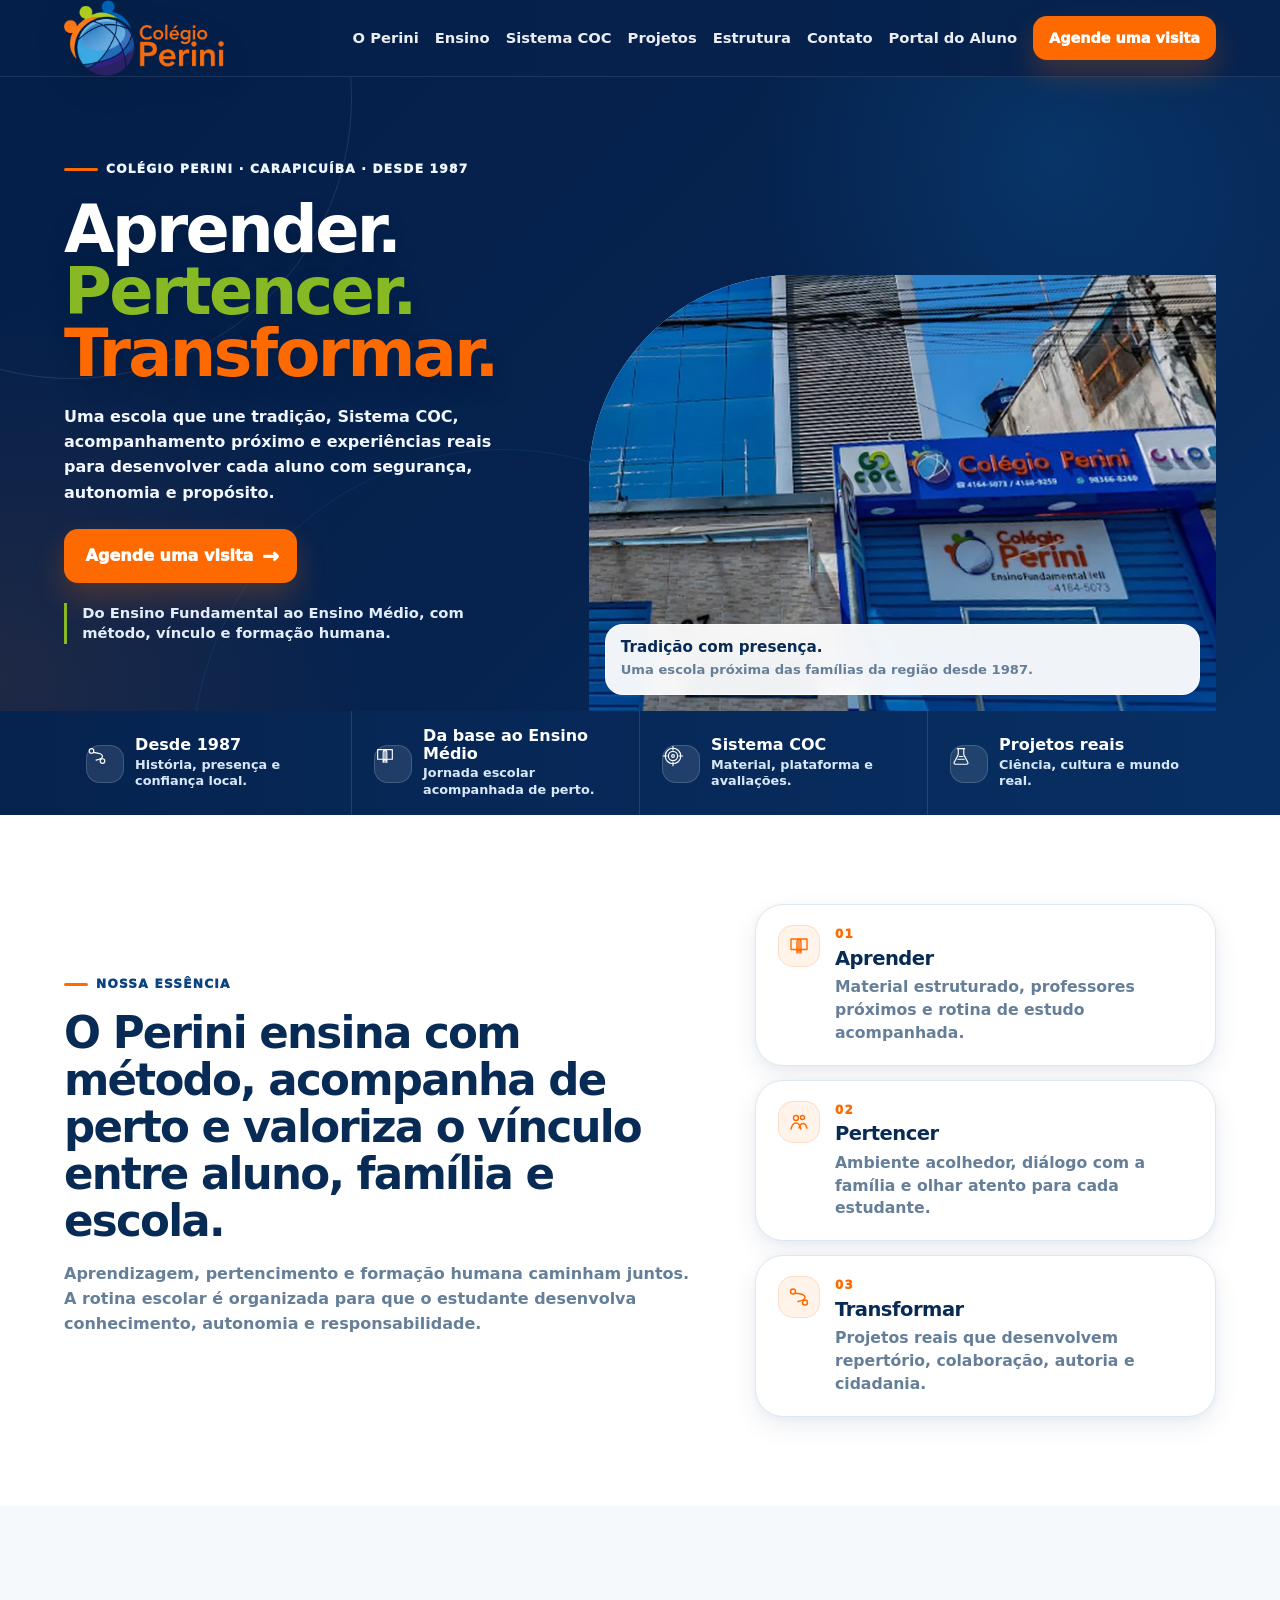
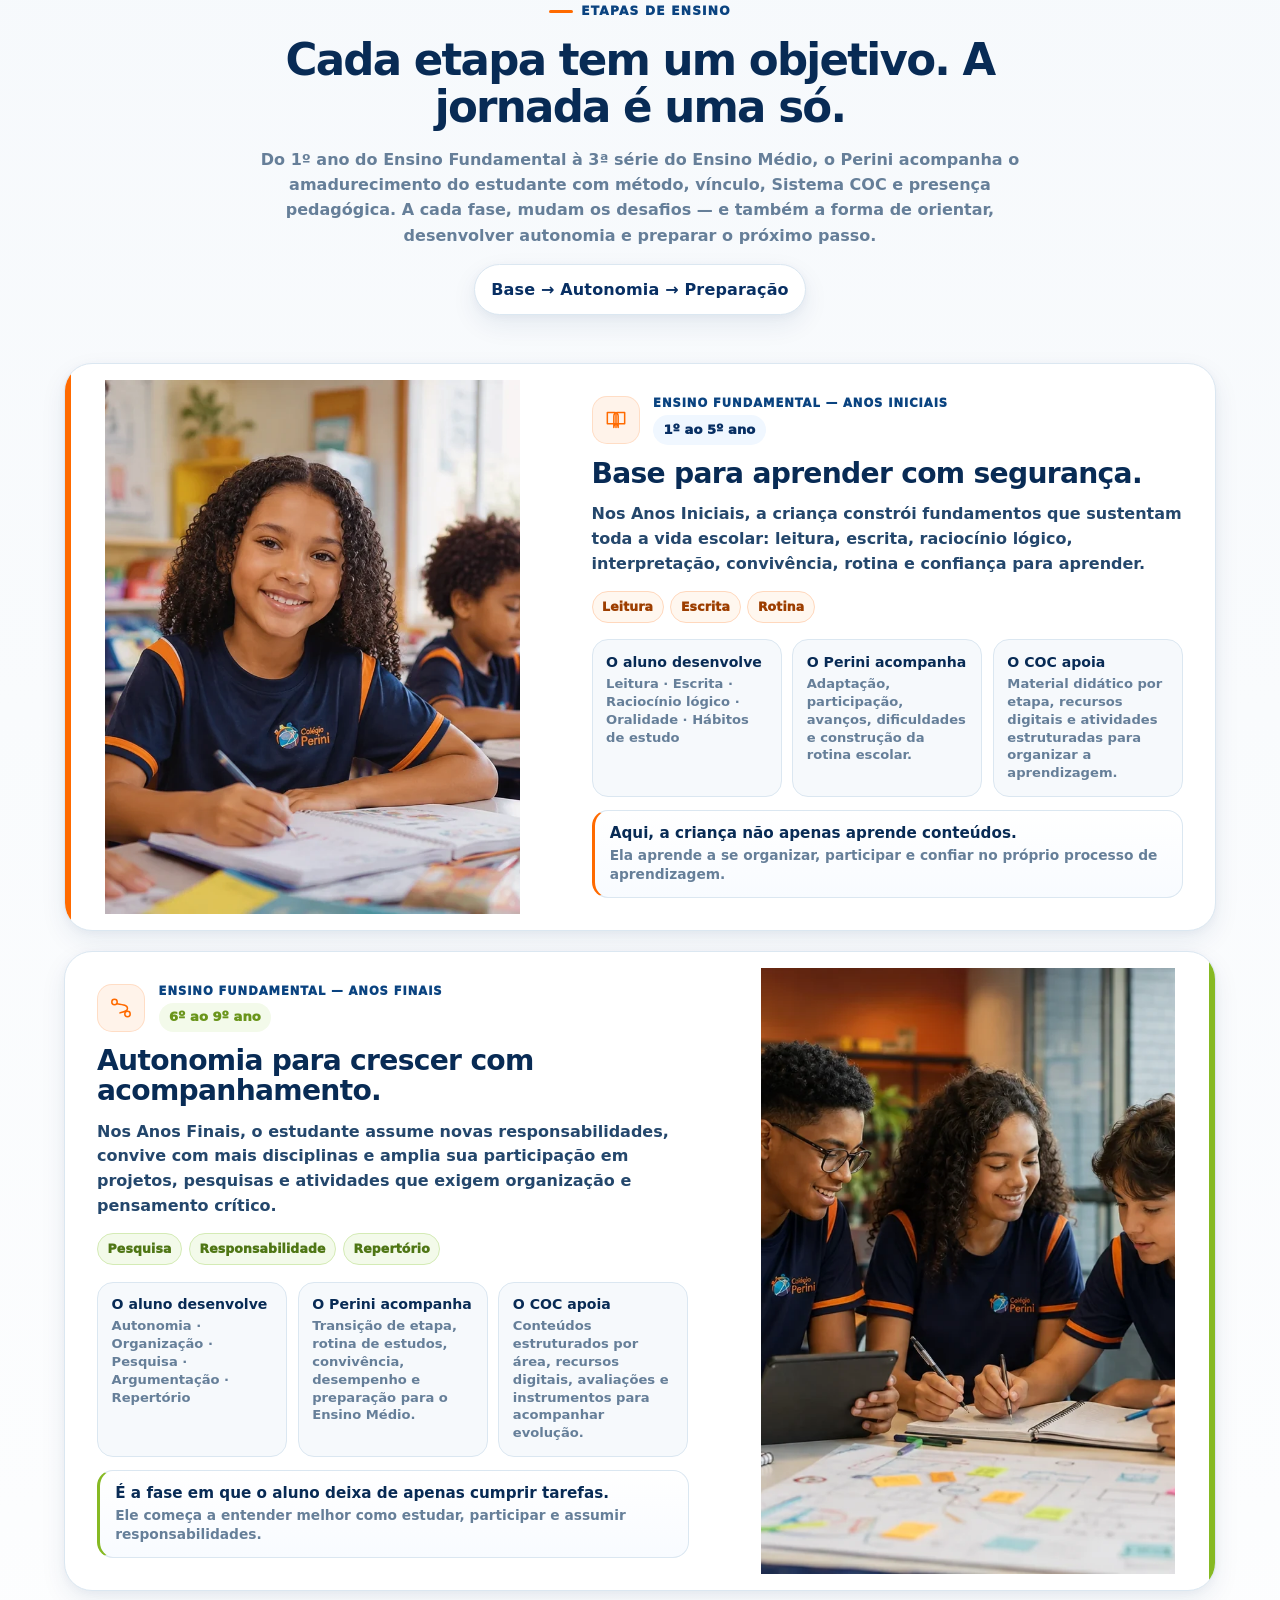
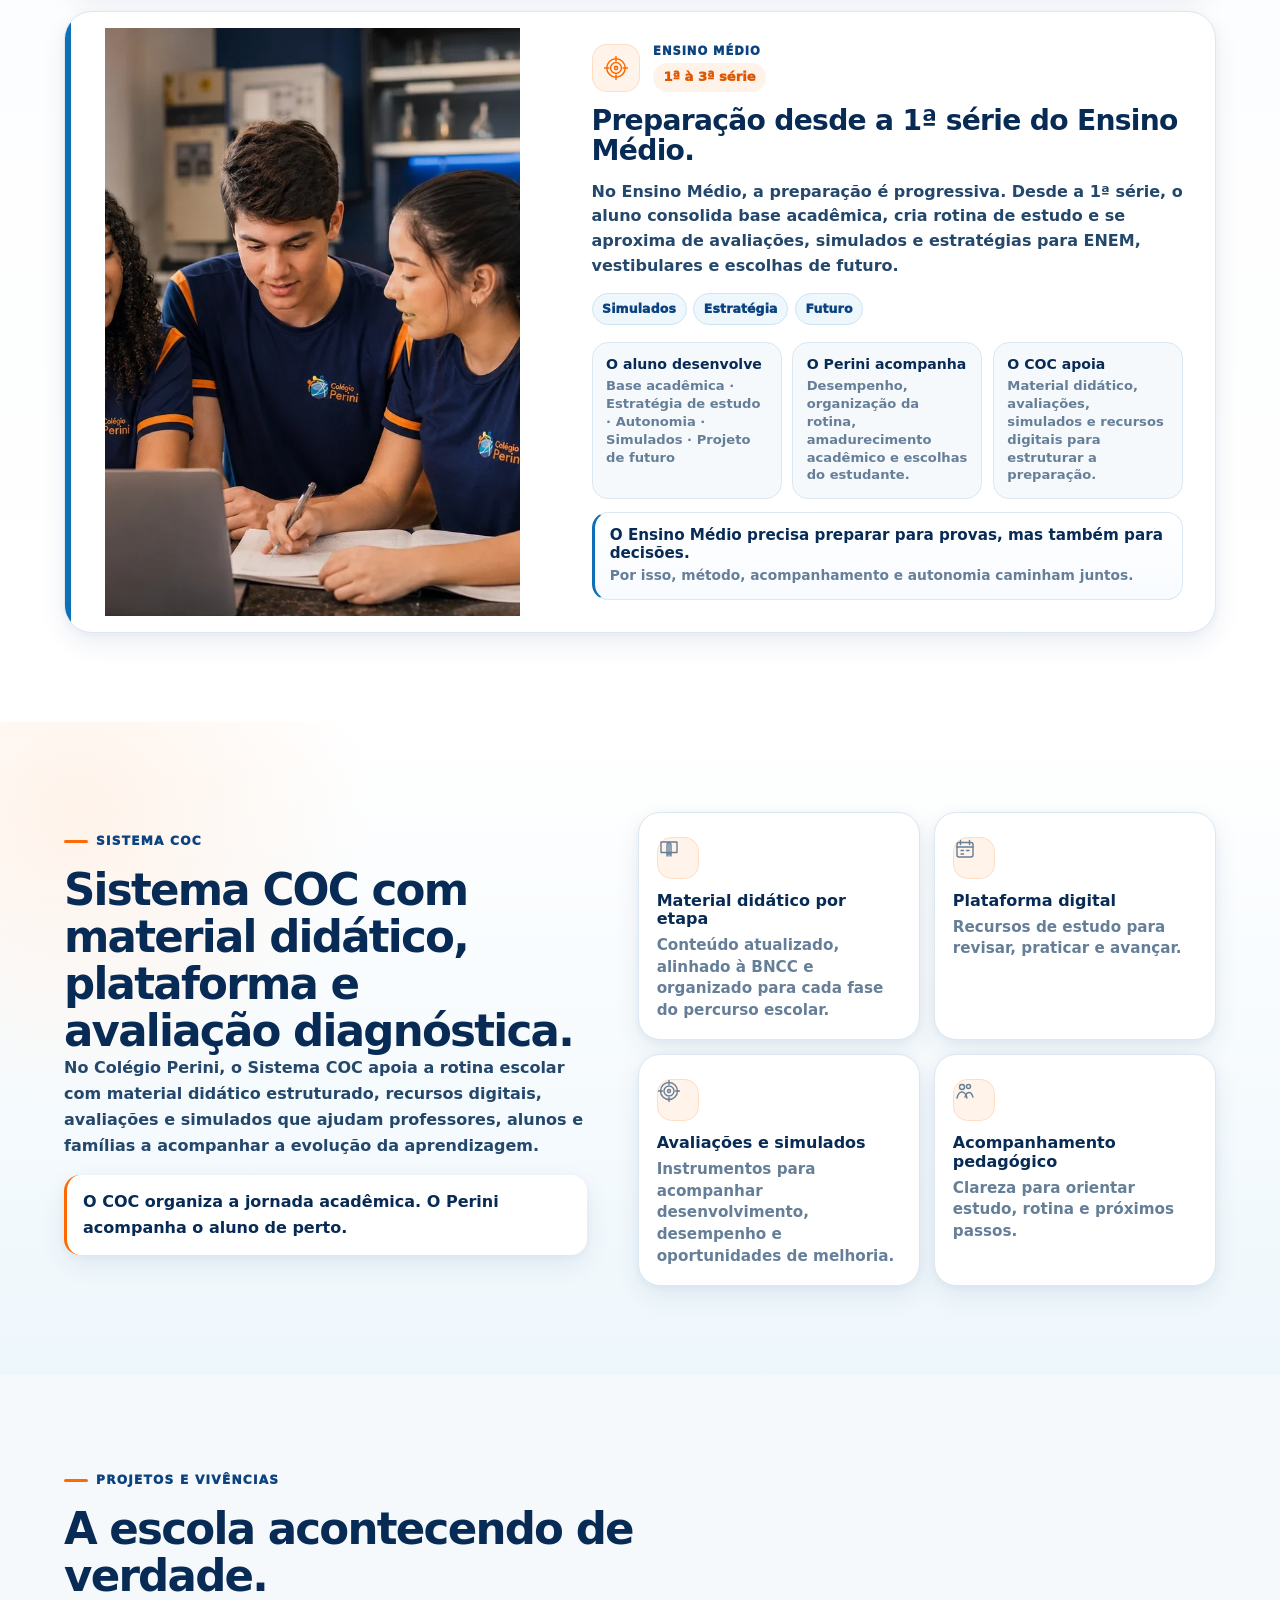
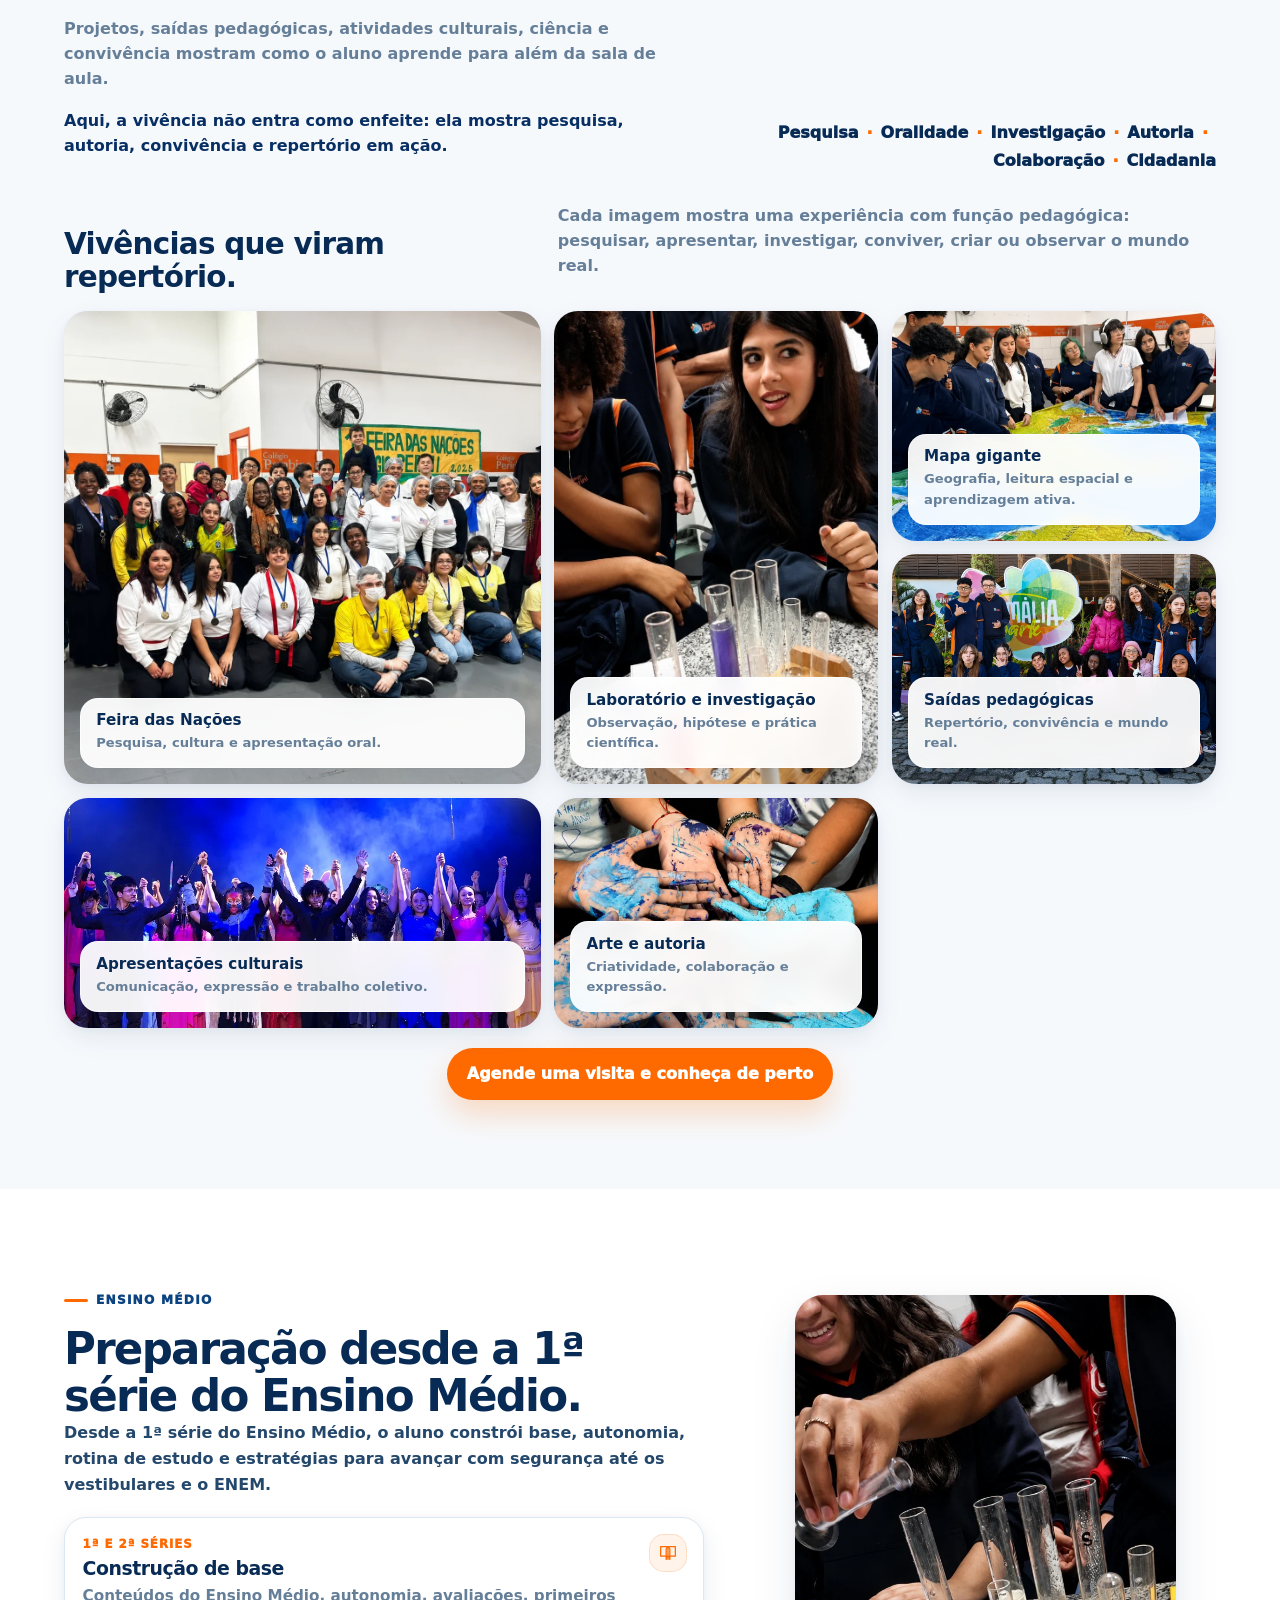
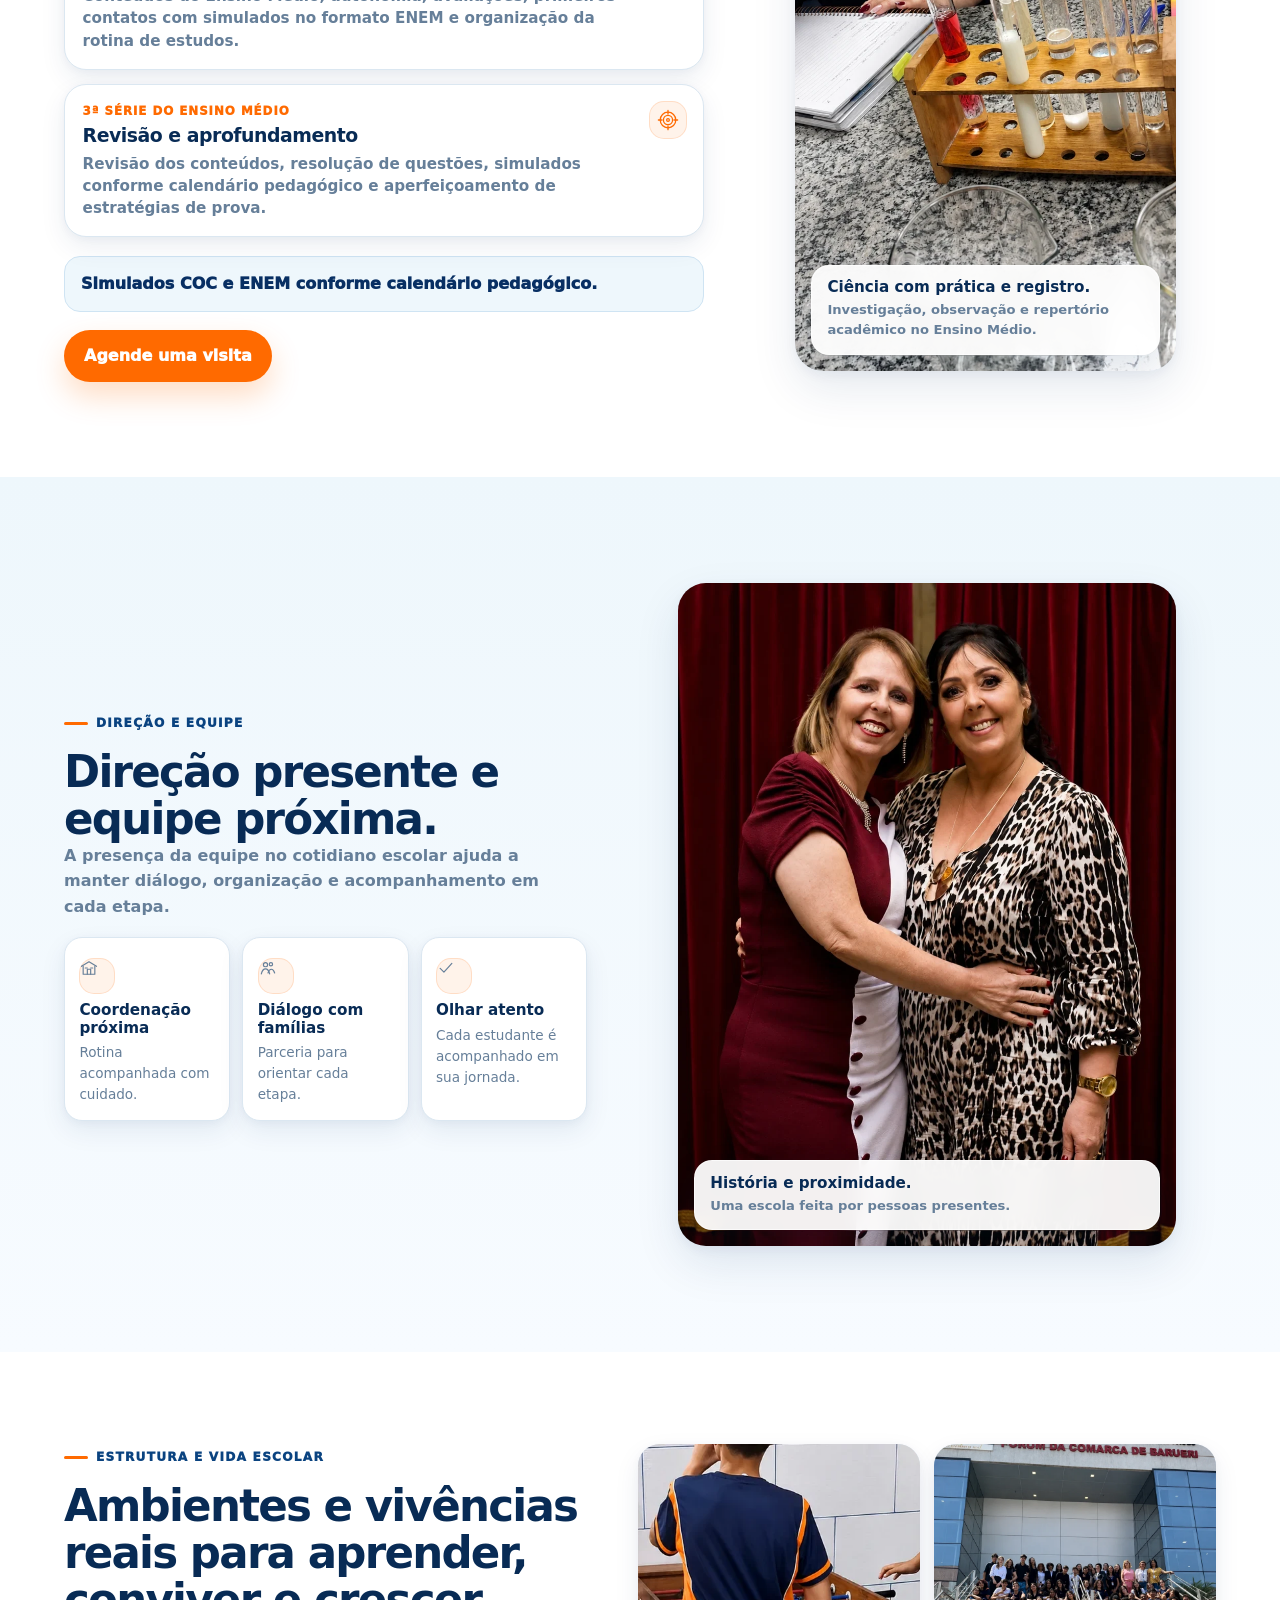
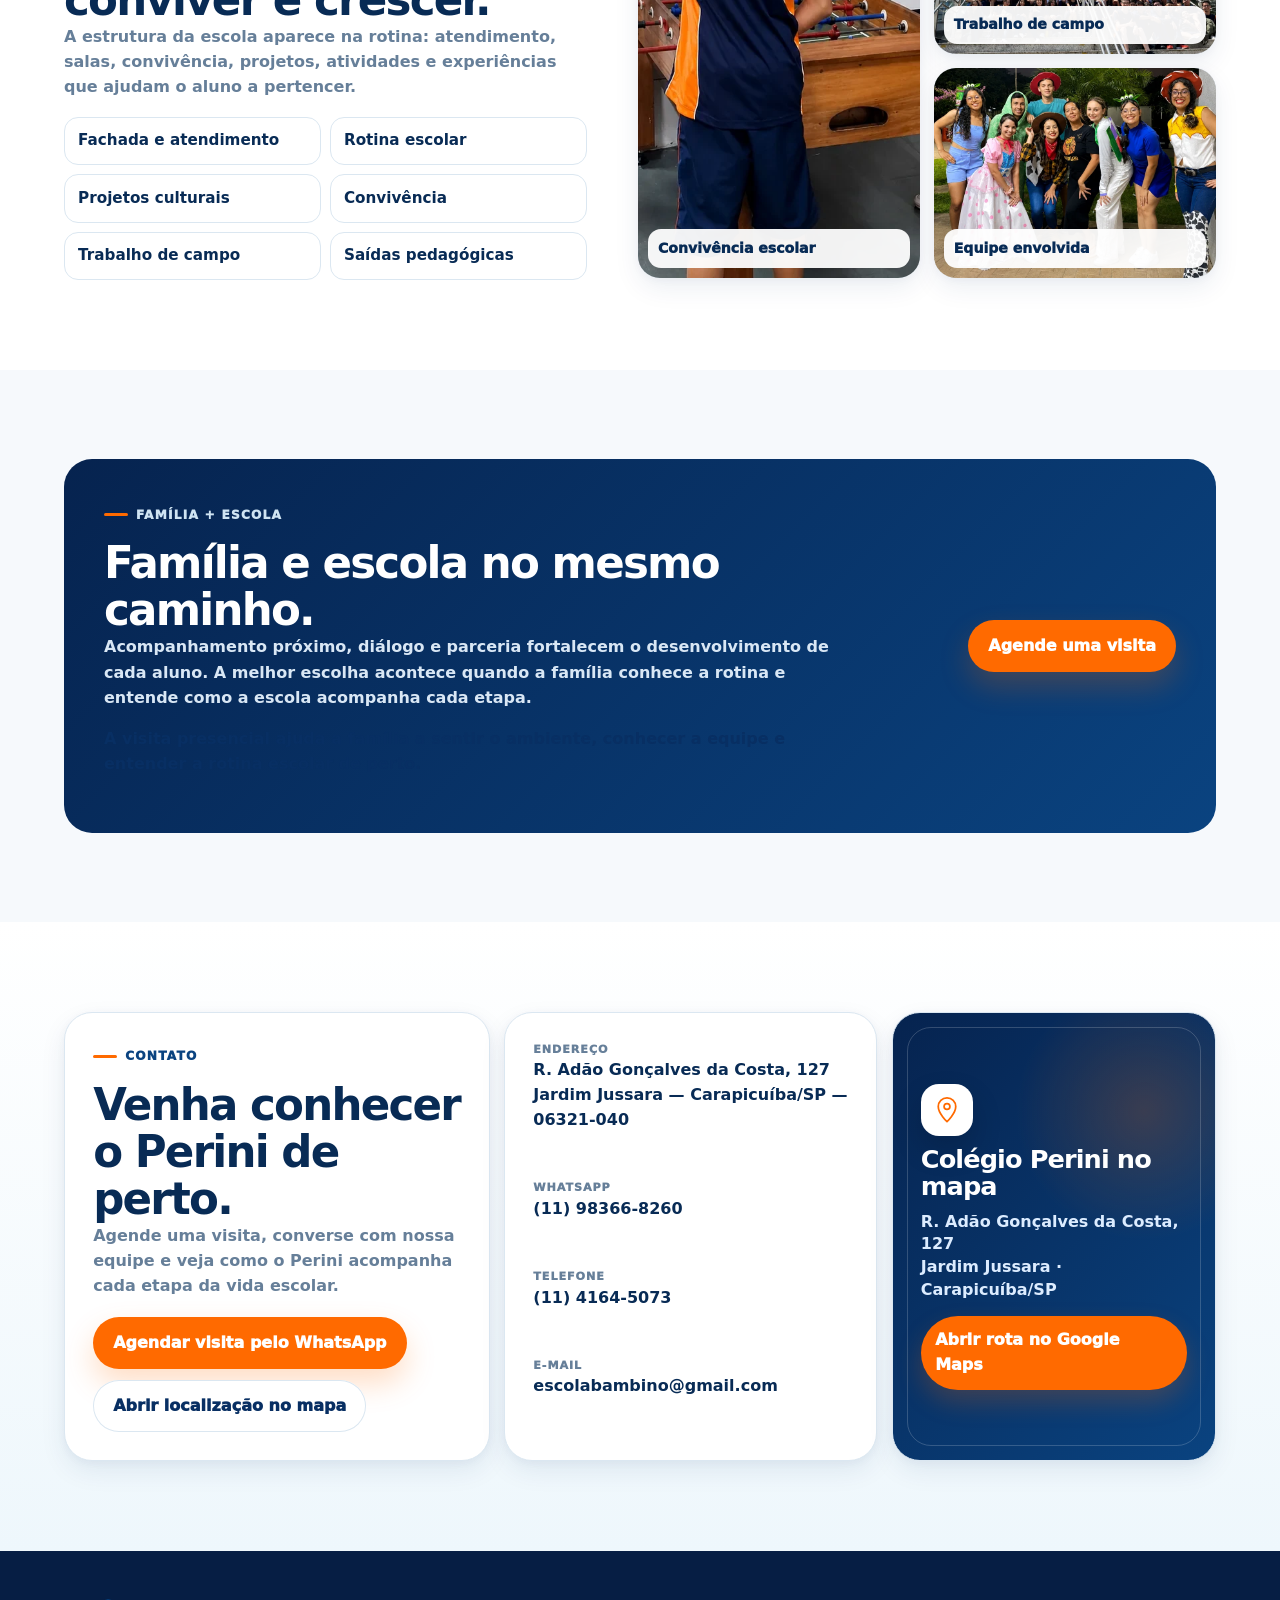
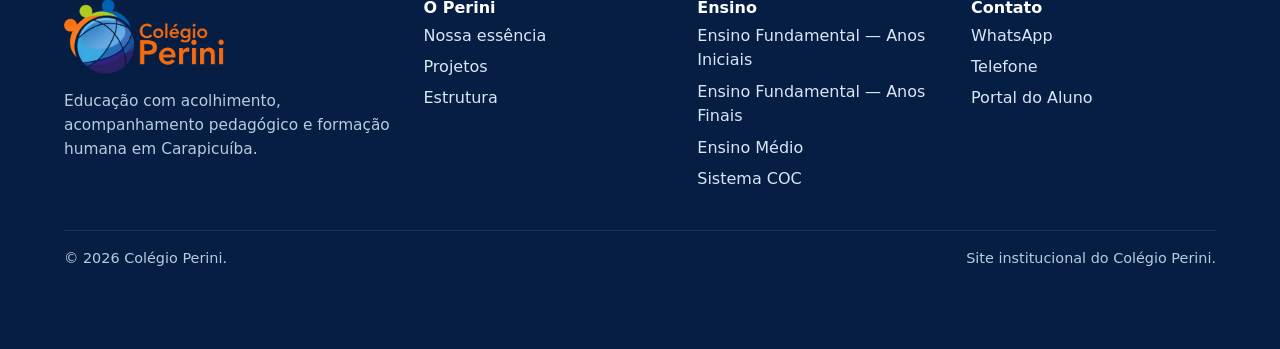
==== commit f4a13651: "Add files via upload" ====
--- a/index.html
+++ b/index.html
@@ -75,14 +75,14 @@
   </aside>
 
   <main id="conteudo">
-    <section id="inicio" class="hero">
+    <section id="inicio" class="hero hero-turbo">
       <div class="container hero-grid">
         <div class="hero-copy">
           <div class="kicker">Colégio Perini · Carapicuíba · Desde 1987</div>
           <h1><span>Aprender.</span><span>Pertencer.</span><span>Transformar.</span></h1>
-          <p>Uma escola que une tradição, Sistema COC, acompanhamento próximo e experiências reais para ajudar cada aluno a crescer com confiança.</p>
+          <p>Uma escola que une tradição, Sistema COC, acompanhamento próximo e experiências reais para desenvolver cada aluno com segurança, autonomia e propósito.</p>
           <div class="hero-actions hero-actions-single">
-            <a class="btn btn-primary" href="https://wa.me/5511983668260?text=Ol%C3%A1!%20Conheci%20o%20Col%C3%A9gio%20Perini%20pelo%20site%20e%20gostaria%20de%20agendar%20uma%20visita." target="_blank" rel="noopener">Agende uma visita</a>
+            <a class="btn btn-primary" href="https://wa.me/5511983668260?text=Ol%C3%A1!%20Conheci%20o%20Col%C3%A9gio%20Perini%20pelo%20site%20e%20gostaria%20de%20agendar%20uma%20visita." target="_blank" rel="noopener"><span>Agende uma visita</span><span class="btn-arrow" aria-hidden="true">→</span></a>
           </div>
           <p class="hero-support">Do Ensino Fundamental ao Ensino Médio, com método, vínculo e formação humana.</p>
         </div>
--- a/css/perini.css
+++ b/css/perini.css
@@ -1,128 +1,60 @@
-
 :root{
-  --blue-950:#06234f;--blue-900:#082f63;--blue-800:#0a4380;--blue-650:#0d70b7;--blue-50:#eef7fc;
-  --orange:#ff6a00;--orange-700:#df5700;--green:#86b923;--green-700:#6a951b;
-  --ink:#082b55;--text:#24476c;--muted:#667f99;--surface:#f6f9fc;--white:#fff;--line:#dbe7f1;
-  --container:min(1180px,calc(100% - 40px));--radius:24px;--radius-lg:34px;--shadow:0 28px 70px rgba(8,47,99,.16);--shadow-sm:0 16px 36px rgba(8,47,99,.08)
+  --blue-950:#06234f;
+  --blue-900:#082f63;
+  --blue-800:#0a4380;
+  --blue-650:#0d70b7;
+  --blue-50:#eef7fc;
+  --orange:#ff6a00;
+  --orange-700:#df5700;
+  --green:#86b923;
+  --green-700:#6a951b;
+  --ink:#082b55;
+  --text:#24476c;
+  --muted:#667f99;
+  --surface:#f6f9fc;
+  --white:#fff;
+  --line:#dbe7f1;
+  --container:1280px;
+  --px:clamp(20px,5vw,64px);
+  --radius-sm:14px;
+  --radius:22px;
+  --radius-lg:28px;
+  --shadow:0 18px 45px rgba(8,47,99,.10),0 4px 12px rgba(8,47,99,.05);
+  --shadow-sm:0 10px 26px rgba(8,47,99,.08),0 2px 8px rgba(8,47,99,.04);
 }
-*{box-sizing:border-box}html{scroll-behavior:smooth}body{margin:0;font-family:Inter,system-ui,-apple-system,BlinkMacSystemFont,"Segoe UI",sans-serif;color:var(--text);background:var(--white);line-height:1.55;-webkit-font-smoothing:antialiased}body.menu-open{overflow:hidden}a{color:inherit;text-decoration:none}img{display:block;max-width:100%;height:auto}p{margin:0 0 1rem}h1,h2,h3{margin:0;color:var(--ink);line-height:1.02;letter-spacing:-.045em}h1{font-size:clamp(3.5rem,7vw,6.8rem)}h2{font-size:clamp(2.15rem,4vw,4.3rem)}h3{font-size:clamp(1.35rem,2.1vw,2.2rem)}.container{width:var(--container);margin-inline:auto}.svg-sprite{position:absolute;width:0;height:0;overflow:hidden}.skip-link{position:absolute;left:1rem;top:1rem;z-index:2000;transform:translateY(-160%);background:#fff;color:var(--ink);border:2px solid var(--orange);border-radius:999px;padding:.65rem .95rem;font-weight:900}.skip-link:focus{transform:translateY(0)}.visual-icon{display:inline-grid;place-items:center;width:48px;height:48px;flex:0 0 48px;border-radius:18px;background:#fff3ea;color:var(--orange);box-shadow:inset 0 0 0 1px rgba(255,106,0,.18)}.visual-icon svg{width:28px;height:28px;stroke:currentColor;fill:none;stroke-width:3;stroke-linecap:round;stroke-linejoin:round}.visual-icon.green{background:#f0f8e7;color:var(--green-700)}.visual-icon.blue{background:#eaf5ff;color:var(--blue-650)}
-.btn{display:inline-flex;align-items:center;justify-content:center;min-height:50px;border-radius:999px;padding:.88rem 1.25rem;font-weight:950;line-height:1;border:0;transition:transform .2s ease,box-shadow .2s ease,background .2s ease}.btn:hover{transform:translateY(-2px)}.btn-primary{background:var(--orange);color:#fff;box-shadow:0 16px 34px rgba(255,106,0,.22)}.btn-primary:hover{background:var(--orange-700)}.btn-secondary{background:#fff;color:var(--blue-900);box-shadow:inset 0 0 0 1px var(--line)}.btn-small{min-height:42px;padding:.68rem 1rem;font-size:.92rem}.kicker{display:inline-flex;align-items:center;gap:.45rem;text-transform:uppercase;letter-spacing:.1em;color:var(--blue-800);font-size:.78rem;font-weight:1000;margin-bottom:1rem}.kicker:before{content:"";width:22px;height:3px;border-radius:99px;background:var(--orange)}
-.site-header{position:sticky;top:0;z-index:1000;background:rgba(255,255,255,.92);backdrop-filter:blur(18px);border-bottom:1px solid rgba(8,47,99,.08)}.nav{height:86px;display:flex;align-items:center;justify-content:space-between;gap:1rem}.brand img{width:170px;height:auto}.desktop-nav{display:flex;align-items:center;gap:1.2rem;font-weight:850;color:var(--ink);font-size:.94rem}.desktop-nav a:not(.btn){position:relative}.desktop-nav a:not(.btn):after{content:"";position:absolute;left:0;right:0;bottom:-8px;height:2px;background:var(--orange);transform:scaleX(0);transform-origin:left;transition:.2s}.desktop-nav a:hover:after{transform:scaleX(1)}.menu-toggle{display:none;width:46px;height:46px;border:0;border-radius:50%;background:var(--blue-50);align-items:center;justify-content:center}.menu-toggle span,.menu-toggle span:before,.menu-toggle span:after{display:block;width:20px;height:2px;background:var(--ink);border-radius:4px;content:""}.menu-toggle span:before{transform:translateY(-7px)}.menu-toggle span:after{transform:translateY(5px)}.mobile-menu{position:fixed;z-index:999;inset:86px 0 auto 0;background:#fff;border-bottom:1px solid var(--line);box-shadow:var(--shadow-sm);padding:1.2rem var(--container) 1.4rem;transform:translateY(-120%);transition:transform .28s ease}.mobile-menu.is-open{transform:translateY(0)}.mobile-menu nav{display:grid;gap:.2rem}.mobile-menu a{padding:.9rem 0;font-weight:900;color:var(--ink)}.mobile-cta{display:grid;gap:.65rem;margin-top:.7rem}
-.section{padding:clamp(4.2rem,7vw,7rem) 0}.surface{background:var(--surface)}.surface-blue{background:linear-gradient(180deg,#eef7fc,#f7fbff)}.section-head{max-width:850px}.section-head.centered{text-align:center;margin:0 auto 2.6rem}.section-head.centered .kicker{justify-content:center}.section-head p{font-size:clamp(1.05rem,1.4vw,1.2rem);color:var(--muted);max-width:780px;margin-top:1rem}.section-head.centered p{margin-left:auto;margin-right:auto}.no-margin{margin:0}.section-bridge strong{display:inline-flex;padding:.85rem 1.15rem;border-radius:999px;background:#fff;border:1px solid var(--line);color:var(--blue-900);box-shadow:var(--shadow-sm);letter-spacing:.02em}
-.hero{position:relative;overflow:hidden;background:radial-gradient(circle at 5% 12%,#fff3ea 0,transparent 27%),radial-gradient(circle at 94% 85%,#edf8e7 0,transparent 28%),linear-gradient(180deg,#f8fbff,#fff);padding:clamp(3rem,6vw,6rem) 0}.hero-grid{display:grid;grid-template-columns:.98fr 1.02fr;gap:clamp(2rem,5vw,5rem);align-items:center}.hero-copy h1 span{display:block}.hero-copy h1 span:nth-child(2){color:var(--orange)}.hero-copy h1 span:nth-child(3){color:var(--green)}.hero-copy>p{font-size:clamp(1.08rem,1.55vw,1.35rem);max-width:590px;color:var(--text);font-weight:650;margin-top:1.25rem}.hero-actions-single{margin-top:1.45rem}.hero-support{margin-top:1.25rem!important;padding-left:1rem;border-left:4px solid var(--orange);font-weight:900;color:var(--ink)!important;font-size:1rem!important;max-width:560px}.hero-media{position:relative;border-radius:46px 18px 46px 46px;overflow:hidden;box-shadow:var(--shadow);background:#dbe7f1;min-height:520px}.hero-media img{width:100%;height:100%;object-fit:cover;object-position:center}.hero-media figcaption,.gallery-item figcaption,.high-school-photo figcaption,.team-photo figcaption{position:absolute;left:18px;right:18px;bottom:18px;background:rgba(255,255,255,.95);border:1px solid rgba(255,255,255,.6);border-radius:22px;padding:1rem 1.05rem;box-shadow:0 20px 45px rgba(8,47,99,.14);backdrop-filter:blur(8px)}figcaption strong{display:block;color:var(--ink);line-height:1.15;font-size:1rem}figcaption span{display:block;color:var(--muted);font-size:.88rem;font-weight:700;margin-top:.25rem}.photo-safe img{width:100%;height:100%;object-fit:cover}.photo-safe figcaption{pointer-events:none}
-.proof-elegant{background:linear-gradient(90deg,var(--blue-950),var(--blue-900));color:#fff;padding:.95rem 0}.proof-grid{display:grid;grid-template-columns:repeat(4,1fr)}.proof-item{display:flex;align-items:center;gap:.75rem;padding:.85rem 1.05rem;border-right:1px solid rgba(255,255,255,.12)}.proof-item:last-child{border-right:0}.proof-item .visual-icon{width:42px;height:42px;flex-basis:42px;border-radius:16px;background:rgba(255,255,255,.1);color:#fff;box-shadow:inset 0 0 0 1px rgba(255,255,255,.16)}.proof-item .visual-icon svg{width:24px;height:24px;stroke-width:2.6}.proof-item strong{display:block;color:#fff;font-size:clamp(1rem,1.2vw,1.15rem);line-height:1.1}.proof-item span{display:block;color:#d8e8f7;font-size:.82rem;line-height:1.3;font-weight:700;margin-top:.2rem}
-.essence-grid{display:grid;grid-template-columns:1fr .9fr;gap:clamp(2rem,5vw,5rem);align-items:center}.essence-cards{display:grid;gap:1rem}.essence-card{position:relative;background:#fff;border:1px solid var(--line);border-radius:var(--radius-lg);padding:1.35rem 1.45rem;box-shadow:var(--shadow-sm);display:grid;grid-template-columns:auto 1fr;gap:.25rem 1rem}.essence-card .visual-icon{grid-row:1/4}.essence-card>span:not(.visual-icon){font-weight:1000;color:var(--orange);font-size:.78rem;letter-spacing:.12em}.essence-card h3{font-size:1.35rem}.essence-card p{margin:.2rem 0 0;color:var(--muted);font-weight:650;grid-column:2}
-.stages-section{background:linear-gradient(180deg,var(--surface),#fff)}.stages-grid{display:grid;gap:1.6rem}.stage-card{display:grid;grid-template-columns:.92fr 1.08fr;gap:0;background:#fff;border:1px solid var(--line);border-radius:36px;box-shadow:var(--shadow-sm);overflow:hidden}.stage-card.reverse{grid-template-columns:1.08fr .92fr}.stage-card.reverse .stage-media{order:2}.stage-media{position:relative;min-height:430px;background:#dbe7f1}.stage-media img{object-position:center}.stage-copy{padding:clamp(1.45rem,3vw,2.5rem);display:flex;flex-direction:column;justify-content:center}.stage-titleline{display:flex;align-items:center;gap:1rem;margin-bottom:1.15rem}.stage-titleline .visual-icon{width:58px;height:58px;flex-basis:58px}.stage-titleline small{display:block;text-transform:uppercase;letter-spacing:.09em;color:var(--blue-800);font-weight:1000;font-size:.78rem}.years{display:inline-block;margin-top:.35rem;background:#f0f7ff;color:var(--blue-900);font-weight:1000;border-radius:999px;padding:.32rem .75rem;font-size:.9rem}.stage-card.reverse .years{background:#f3faea;color:var(--green-700)}.stage-card.featured .years{background:#fff2e8;color:var(--orange-700)}.stage-copy h3{font-size:clamp(1.8rem,3vw,3rem);max-width:660px}.stage-copy>p{font-size:clamp(1rem,1.15vw,1.12rem);line-height:1.62;color:var(--text);font-weight:650;margin:1rem 0 0}.keyword-row{display:flex;flex-wrap:wrap;gap:.5rem;margin:1.05rem 0}.keyword-row span{border-radius:999px;background:#fff7ef;border:1px solid #ffd8bd;color:#9d3e00;padding:.4rem .7rem;font-size:.82rem;font-weight:950}.stage-finais .keyword-row span{background:#f3faea;border-color:#d4ebb5;color:#4f7615}.stage-medio .keyword-row span{background:#eef7fc;border-color:#cfe4f3;color:#0a4380}.stage-detail-grid{display:grid;grid-template-columns:repeat(3,1fr);gap:.75rem;margin-top:.6rem}.stage-detail-grid article{background:var(--surface);border:1px solid var(--line);border-radius:20px;padding:1rem}.stage-detail-grid strong{display:block;color:var(--ink);font-size:.95rem;line-height:1.15;margin-bottom:.35rem}.stage-detail-grid p{font-size:.88rem;color:var(--muted);line-height:1.42;margin:0;font-weight:680}.stage-proof{margin-top:1.05rem;background:linear-gradient(180deg,#fff,#f8fbff);border:1px solid var(--line);border-left:4px solid var(--orange);border-radius:20px;padding:1rem 1.05rem;box-shadow:0 8px 22px rgba(8,47,99,.045)}.stage-finais .stage-proof{border-left-color:var(--green)}.stage-medio .stage-proof{border-left-color:var(--blue-650)}.stage-proof strong{display:block;color:var(--ink);font-size:1rem;line-height:1.18;margin-bottom:.35rem}.stage-proof span{display:block;color:var(--muted);font-size:.94rem;line-height:1.42;font-weight:650}
-.coc-section{background:radial-gradient(circle at 6% 14%,#fff3ea,transparent 22%),linear-gradient(180deg,#fff,#eef7fc)}.coc-grid{display:grid;grid-template-columns:.95fr 1.05fr;gap:clamp(2rem,5vw,5rem);align-items:center}.coc-copy p{font-size:1.12rem;color:var(--text);font-weight:650;line-height:1.65}.coc-synthesis{padding:1rem 1.1rem;border-left:4px solid var(--orange);background:#fff;border-radius:18px;box-shadow:var(--shadow-sm);color:var(--ink)!important;font-weight:950}.coc-cards{display:grid;grid-template-columns:1fr 1fr;gap:1rem}.coc-cards article{background:#fff;border:1px solid var(--line);border-radius:var(--radius);padding:1.25rem;box-shadow:var(--shadow-sm)}.coc-cards .visual-icon{margin-bottom:1rem}.coc-cards strong{display:block;color:var(--ink);font-size:1.08rem;line-height:1.16}.coc-cards span{display:block;color:var(--muted);font-weight:650;margin-top:.45rem;line-height:1.45}
-.projects-intro{display:grid;grid-template-columns:1fr .95fr;gap:2rem;align-items:end;margin-bottom:2rem}.pedagogy-line{display:flex;gap:0;justify-content:flex-end;align-items:center;color:var(--ink);font-weight:950;line-height:1.5;flex-wrap:wrap}.pedagogy-line span{padding:.12rem 0}.pedagogy-line span:not(:last-child)::after{content:'·';display:inline-block;margin:0 .58rem;color:var(--orange);font-weight:950}.gallery-head{display:grid;grid-template-columns:.72fr 1fr;gap:1.4rem;align-items:end;margin-bottom:1rem}.gallery-head h3{font-size:clamp(1.8rem,3vw,3rem)}.gallery-head p{color:var(--muted);font-weight:650;max-width:760px}.editorial-gallery{display:grid;grid-template-columns:1.25fr .85fr .85fr;grid-auto-rows:260px;gap:1rem}.gallery-item{position:relative;border-radius:28px;overflow:hidden;background:#dbe7f1;margin:0;box-shadow:var(--shadow-sm)}.gallery-item.large{grid-row:span 2}.gallery-item.tall{grid-row:span 2}.gallery-item img{width:100%;height:100%;object-fit:cover}.gallery-feira img{object-position:center 43%}.gallery-lab img{object-position:center 45%}.gallery-mapa img{object-position:center 50%}.gallery-animalia img{object-position:center 55%}.gallery-teatro img{object-position:center 46%}.gallery-arte img{object-position:center 50%}.gallery-cta{text-align:center;margin-top:1.4rem}
-.high-school-grid{display:grid;grid-template-columns:1fr .78fr;gap:clamp(2rem,5vw,5rem);align-items:center}.high-school-copy p{font-size:1.14rem;color:var(--text);font-weight:650;line-height:1.65}.phase-list{display:grid;gap:1rem;margin:1.4rem 0}.phase-list article{background:#fff;border:1px solid var(--line);border-radius:var(--radius);padding:1.25rem;box-shadow:var(--shadow-sm);position:relative}.phase-list .visual-icon{position:absolute;right:1.1rem;top:1.1rem;width:42px;height:42px}.phase-list article span{display:block;text-transform:uppercase;letter-spacing:.08em;color:var(--orange);font-weight:1000;font-size:.78rem;margin-bottom:.35rem}.phase-list h3{font-size:1.3rem}.phase-list p{font-size:.98rem;margin:.45rem 0 0;color:var(--muted)}.safe-note{background:#eef7fc;border:1px solid #cfe4f3;color:var(--blue-900);font-weight:950;border-radius:18px;padding:1rem 1.1rem;margin:1rem 0 1.25rem}.high-school-photo,.team-photo{position:relative;min-height:560px;border-radius:34px;overflow:hidden;background:#dbe7f1;box-shadow:var(--shadow)}.high-school-photo img{object-position:center 50%}.gallery-lab-detail img{object-position:center 54%}
-.team-grid,.structure-grid{display:grid;grid-template-columns:.95fr 1.05fr;gap:clamp(2rem,5vw,5rem);align-items:center}.team-copy p,.structure-copy p{font-size:1.1rem;color:var(--muted);font-weight:650}.commitment-grid{display:grid;grid-template-columns:repeat(3,1fr);gap:.8rem;margin-top:1.3rem}.commitment-grid article{background:#fff;border:1px solid var(--line);border-radius:22px;padding:1rem;box-shadow:var(--shadow-sm)}.commitment-grid .visual-icon{width:38px;height:38px;margin-bottom:.65rem}.commitment-grid .visual-icon svg{width:22px;height:22px}.commitment-grid strong{display:block;color:var(--ink);line-height:1.15}.commitment-grid span{display:block;color:var(--muted);font-size:.9rem;margin-top:.35rem}.team-lideranca img{object-position:center 38%}.structure-copy ul{display:grid;grid-template-columns:1fr 1fr;gap:.65rem;list-style:none;padding:0;margin:1.2rem 0 0}.structure-copy li{background:#fff;border:1px solid var(--line);border-radius:16px;padding:.8rem .9rem;font-weight:900;color:var(--ink)}.structure-photos{display:grid;grid-template-columns:1fr 1fr;gap:1rem}.structure-photos figure{position:relative;margin:0;border-radius:26px;overflow:hidden;min-height:240px;background:#dbe7f1;box-shadow:var(--shadow-sm)}.structure-photos figure:first-child{grid-row:span 2}.structure-photos img{width:100%;height:100%;object-fit:cover}.structure-convivencia img{object-position:center 52%}.structure-campo img{object-position:center 45%}.structure-evento img{object-position:center 46%}.structure-photos figcaption{position:absolute;left:12px;right:12px;bottom:12px;background:rgba(255,255,255,.94);border-radius:15px;padding:.6rem .7rem;font-weight:950;color:var(--ink)}
-.family-box{display:grid;grid-template-columns:1fr auto;gap:2rem;align-items:center;background:linear-gradient(135deg,var(--blue-950),var(--blue-800));border-radius:36px;padding:clamp(1.6rem,4vw,3rem);color:#fff}.family-box h2{color:#fff}.family-box p{color:#d9e7f5;font-size:1.08rem;font-weight:650;max-width:740px}.family-box .kicker{color:#cfe4f3}.contact-section{background:linear-gradient(180deg,#fff,#eef7fc)}.contact-final-grid{display:grid;grid-template-columns:1.05fr .92fr .8fr;gap:1rem;align-items:stretch}.contact-copy,.contact-card,.location-card{background:#fff;border:1px solid var(--line);border-radius:var(--radius-lg);padding:clamp(1.45rem,2.6vw,2.2rem);box-shadow:var(--shadow-sm)}.contact-copy p{color:var(--muted);font-weight:650}.contact-actions{display:flex;gap:.75rem;flex-wrap:wrap;margin-top:1.25rem}.contact-card{font-style:normal;display:grid;gap:1rem}.contact-card small{display:block;text-transform:uppercase;letter-spacing:.08em;color:var(--muted);font-weight:950;font-size:.72rem}.contact-card a,.contact-card span{font-weight:850;color:var(--ink);line-height:1.4}.location-card.location-card-premium{position:relative;overflow:hidden;display:flex;flex-direction:column;justify-content:center;gap:.75rem;min-height:330px;text-decoration:none;background:radial-gradient(circle at 78% 22%,rgba(255,106,0,.22),transparent 30%),linear-gradient(135deg,var(--blue-950),#0a4380);color:#fff}.location-card-premium:before{content:"";position:absolute;inset:16px;border:1px solid rgba(255,255,255,.18);border-radius:30px;pointer-events:none}.location-card-premium:after{content:"";position:absolute;inset:auto -20px 25px 40%;height:95px;border:2px solid rgba(255,255,255,.12);border-radius:50%;transform:rotate(-12deg)}.location-card-premium>*{position:relative;z-index:1}.map-pin{display:grid;place-items:center;width:58px;height:58px;border-radius:20px;background:#fff;color:var(--orange);box-shadow:0 16px 36px rgba(0,0,0,.18)}.map-pin svg{width:30px;height:30px;stroke:currentColor;fill:none;stroke-width:3;stroke-linecap:round;stroke-linejoin:round}.location-card-premium strong{color:#fff;font-size:clamp(1.55rem,2.3vw,2.25rem);line-height:1.04;letter-spacing:-.035em}.location-card-premium span:not(.map-pin){color:#dcecff;font-weight:800;line-height:1.45}.location-card-premium em{display:inline-flex;align-self:flex-start;margin-top:.35rem;background:var(--orange);color:#fff;border-radius:999px;padding:.82rem 1rem;font-style:normal;font-weight:950;box-shadow:0 14px 30px rgba(255,106,0,.24)}.location-card-premium:hover{transform:translateY(-2px);box-shadow:var(--shadow)}
-.footer{background:#061e44;color:#d9e7f5;padding:3.4rem 0 5.3rem}.footer-grid{display:grid;grid-template-columns:1.35fr repeat(3,1fr);gap:2rem}.footer-logo{width:170px;height:auto;margin-bottom:1rem}.footer h3{color:#fff;font-size:1rem;letter-spacing:0}.footer a{display:block;margin:.45rem 0;color:#d9e7f5}.footer a:hover{color:var(--orange)}.footer p{color:#b8cbe0;font-size:.96rem}.footer-bottom{display:flex;justify-content:space-between;gap:1rem;flex-wrap:wrap;border-top:1px solid rgba(255,255,255,.1);margin-top:2.2rem;padding-top:1.2rem;color:#b8cbe0;font-size:.9rem}.sticky-mobile-cta{display:none}
-@media(max-width:1120px){.desktop-nav{display:none}.menu-toggle{display:flex}.hero-grid,.essence-grid,.coc-grid,.projects-intro,.high-school-grid,.team-grid,.structure-grid,.contact-final-grid{grid-template-columns:1fr}.hero-media{min-height:470px}.proof-grid{grid-template-columns:repeat(2,1fr)}.proof-item:nth-child(2){border-right:0}.stage-card,.stage-card.reverse{grid-template-columns:1fr}.stage-card.reverse .stage-media{order:0}.stage-detail-grid{grid-template-columns:1fr}.coc-cards,.commitment-grid{grid-template-columns:1fr 1fr}.pedagogy-line{justify-content:flex-start}.editorial-gallery{grid-template-columns:1fr 1fr;grid-auto-rows:280px}.gallery-item.large,.gallery-item.tall{grid-row:span 1}.contact-final-grid{grid-template-columns:1fr 1fr}.contact-copy{grid-column:1/-1}.location-card.location-card-premium{min-height:250px}.high-school-photo,.team-photo{min-height:460px}.family-box{grid-template-columns:1fr}.footer-grid{grid-template-columns:1fr 1fr}}
-@media(max-width:760px){:root{--container:calc(100% - 28px)}.nav{height:74px}.brand img{width:150px}.mobile-menu{inset-top:74px}.section{padding:3.6rem 0}.section-head.centered{text-align:left}.section-head.centered .kicker{justify-content:flex-start}.hero{padding:2.2rem 0 2.6rem}.hero h1{font-size:clamp(2.75rem,14vw,4.1rem)}.hero-copy>p{font-size:1.03rem}.hero-actions .btn{width:100%}.hero-support{font-size:.95rem!important}.hero-media{min-height:0;aspect-ratio:1/1.06;border-radius:30px 12px 30px 30px}.hero-media figcaption,.gallery-item figcaption,.high-school-photo figcaption,.team-photo figcaption{position:relative;left:auto;right:auto;bottom:auto;margin:-24px 12px 12px;border-radius:18px}.proof-elegant{padding:.65rem 0}.proof-grid{grid-template-columns:1fr 1fr;gap:.2rem}.proof-item{border:0!important;padding:.72rem .55rem;gap:.55rem}.proof-item .visual-icon{width:34px;height:34px;flex-basis:34px;border-radius:13px}.proof-item .visual-icon svg{width:20px;height:20px}.proof-item strong{font-size:.92rem}.proof-item span{font-size:.74rem}.essence-cards,.coc-cards,.editorial-gallery,.commitment-grid,.structure-copy ul,.structure-photos,.contact-final-grid,.footer-grid{grid-template-columns:1fr}.essence-card{grid-template-columns:auto 1fr;padding:1rem}.stage-card{border-radius:28px}.stage-media{min-height:250px}.stage-copy{padding:1.2rem}.stage-titleline{align-items:flex-start;gap:.75rem}.stage-titleline .visual-icon{width:46px;height:46px;flex-basis:46px;border-radius:16px}.stage-titleline small{font-size:.68rem}.stage-copy h3{font-size:1.7rem}.stage-copy>p{font-size:.98rem}.keyword-row span{font-size:.75rem}.stage-detail-grid article{padding:.85rem}.coc-copy p,.high-school-copy p{font-size:1rem}.gallery-head{grid-template-columns:1fr}.editorial-gallery{grid-auto-rows:auto}.gallery-item,.gallery-item.large,.gallery-item.tall{min-height:260px}.pedagogy-line{display:block}.pedagogy-line span{display:inline}.high-school-photo,.team-photo{min-height:390px}.phase-list .visual-icon{position:static;margin-bottom:.75rem}.structure-photos figure,.structure-photos figure:first-child{min-height:250px}.contact-actions{display:grid}.contact-actions .btn{width:100%}.location-card-premium em{align-self:stretch;justify-content:center}.footer{padding-bottom:6rem}.sticky-mobile-cta{position:fixed;z-index:1200;left:0;right:0;bottom:0;display:grid;grid-template-columns:1fr 1fr;box-shadow:0 -12px 30px rgba(8,47,99,.18)}.sticky-mobile-cta a{height:56px;display:flex;align-items:center;justify-content:center;color:#fff;font-weight:950}.sticky-mobile-cta a:first-child{background:var(--orange)}.sticky-mobile-cta a:last-child{background:var(--green-700)}}
-@media(max-width:430px){.proof-grid{grid-template-columns:1fr}.proof-item{border-bottom:1px solid rgba(255,255,255,.1)!important}.proof-item:last-child{border-bottom:0!important}.hero h1{font-size:3rem}.stage-copy{padding:1rem}.contact-copy,.contact-card,.location-card{padding:1.2rem;border-radius:26px}}
-@media(prefers-reduced-motion:reduce){*{scroll-behavior:auto!important;animation:none!important;transition:none!important}}
-
-
-/* V5.4 — POLIMENTO DE DESIGN FINAL
-   Ajustes seguros: leitura visual, crops de fotos, mobile 2x2, hierarquia e acabamento.
-   Não altera copy aprovada nem arquitetura comercial. */
-
-/* Mais respiro editorial sem aumentar ruído */
-.hero-grid{align-items:center;}
-.hero-media{isolation:isolate;}
-.hero-media:before{content:"";position:absolute;inset:0;background:linear-gradient(180deg,transparent 62%,rgba(6,35,79,.16));z-index:1;pointer-events:none;}
-.hero-media figcaption{z-index:2;}
-
-/* Prova rápida: premium, compacta e consistente */
-.proof-item{min-width:0;}
-.proof-item div{min-width:0;}
-.proof-item strong,.proof-item span{overflow-wrap:normal;}
-
-/* Ciclos: conteúdo rico, mas com aparência menos pesada */
-.stage-card{isolation:isolate;}
-.stage-media{aspect-ratio:1.08/1;min-height:0;}
-.stage-media picture{display:block;width:100%;height:100%;}
-.stage-media img{height:100%;}
-.stage-detail-grid article{background:linear-gradient(180deg,#fff,#f8fbff);}
-.stage-iniciais .stage-detail-grid article{border-top:3px solid rgba(255,106,0,.35);}
-.stage-finais .stage-detail-grid article{border-top:3px solid rgba(134,185,35,.38);}
-.stage-medio .stage-detail-grid article{border-top:3px solid rgba(13,112,183,.34);}
-.stage-proof{max-width:100%;}
-
-/* Curadoria de foto: foco por função, sem cortar aluno importante */
-.stage-iniciais .stage-media img{object-position:center 48%;}
-.stage-finais .stage-media img{object-position:center 48%;}
-.stage-medio .stage-media img{object-position:center 47%;}
-.gallery-feira img{object-position:center 48%;}
-.gallery-lab img{object-position:center 42%;}
-.gallery-mapa img{object-position:center 47%;}
-.gallery-animalia img{object-position:center 50%;}
-.gallery-teatro img{object-position:center 48%;}
-.gallery-arte img{object-position:center 48%;}
-.team-lideranca img{object-position:center 34%;}
-.structure-convivencia img{object-position:center 50%;}
-.structure-campo img{object-position:center 48%;}
-.structure-evento img{object-position:center 48%;}
-
-/* Legendas com função, sem cobrir demais a foto */
-.gallery-item figcaption,.high-school-photo figcaption,.team-photo figcaption{max-width:min(92%,520px);}
-.gallery-item figcaption strong,.high-school-photo figcaption strong,.team-photo figcaption strong{letter-spacing:-.015em;}
-
-/* Contato: fechamento mais claro, menos placeholder */
-.location-card-premium strong{max-width:360px;}
-.location-card-premium span:not(.map-pin){max-width:360px;}
-.location-card-premium em{white-space:normal;text-align:center;}
-
-@media(max-width:1120px){
-  .stage-media{aspect-ratio:16/10;}
-  .gallery-item figcaption,.high-school-photo figcaption,.team-photo figcaption{max-width:calc(100% - 36px);}
-}
-
-@media(max-width:760px){
-  h2{letter-spacing:-.035em;}
-  .hero-copy{max-width:620px;}
-  .hero-media{aspect-ratio:1/1.08;}
-  .hero-media:before{background:linear-gradient(180deg,transparent 68%,rgba(6,35,79,.12));}
-
-  /* Ciclos mobile: imagem com altura suficiente para não virar crop agressivo */
-  .stage-media{aspect-ratio:4/3;min-height:0;}
-  .stage-iniciais .stage-media img{object-position:center 48%;}
-  .stage-finais .stage-media img{object-position:center 50%;}
-  .stage-medio .stage-media img{object-position:center 49%;}
-
-  /* Cards pedagógicos respiram melhor no celular */
-  .stage-detail-grid{gap:.6rem;}
-  .stage-detail-grid article{border-radius:18px;}
-  .stage-proof{padding:.9rem;border-radius:18px;}
-
-  /* Galeria mobile: fotos verticais não podem cortar aluno/ação */
-  .gallery-item,.gallery-item.large,.gallery-item.tall{min-height:300px;}
-  .gallery-lab,.gallery-mapa,.gallery-arte,.gallery-lab-detail,.team-lideranca{min-height:420px;}
-  .gallery-animalia,.gallery-teatro,.gallery-feira{min-height:315px;}
-  .gallery-item img,.high-school-photo img,.team-photo img{height:100%;}
-  .gallery-item figcaption,.high-school-photo figcaption,.team-photo figcaption{max-width:none;}
-
-  /* Estrutura: fotos com contexto e sem corte agressivo */
-  .structure-photos figure,.structure-photos figure:first-child{min-height:285px;}
-  .structure-photos figcaption{font-size:.92rem;}
-
-  /* Contato mobile: mapa é ação, não decoração */
-  .location-card.location-card-premium{min-height:300px;}
-  .location-card-premium strong{font-size:1.65rem;}
-}
-
-@media(max-width:430px){
-  /* Manter prova rápida 2x2 no celular: pedido de UX visual-first. */
-  .proof-grid{grid-template-columns:1fr 1fr;gap:.15rem;}
-  .proof-item{border-bottom:0!important;padding:.68rem .45rem;}
-  .proof-item .visual-icon{width:32px;height:32px;flex-basis:32px;}
-  .proof-item strong{font-size:.86rem;}
-  .proof-item span{font-size:.68rem;line-height:1.22;}
-  .hero h1{font-size:clamp(2.75rem,13vw,3.35rem);}
-}
-
-@media(max-width:360px){
-  .proof-grid{grid-template-columns:1fr;}
-}
+*{box-sizing:border-box}
+html{scroll-behavior:smooth;overflow-x:hidden}
+body{margin:0;font-family:Inter,system-ui,-apple-system,BlinkMacSystemFont,"Segoe UI",sans-serif;color:var(--text);background:var(--white);line-height:1.55;-webkit-font-smoothing:antialiased;overflow-x:hidden}
+body.menu-open{overflow:hidden}
+a{color:inherit;text-decoration:none}
+img,picture{display:block;max-width:100%}
+img{height:auto}
+p{margin:0 0 1rem;font-size:clamp(1rem,1.05vw,1.125rem);line-height:1.58}
+h1,h2,h3{margin:0;color:var(--ink);letter-spacing:-.04em}
+h1{font-size:clamp(2.7rem,4.5vw,4.2rem);line-height:.98}
+h2{font-size:clamp(2rem,3.4vw,3.2rem);line-height:1.08}
+h3{font-size:clamp(1.15rem,1.45vw,1.35rem);line-height:1.14;letter-spacing:-.025em}
+.container{width:min(100% - (var(--px) * 2),var(--container));margin-inline:auto}
+.svg-sprite{position:absolute;width:0;height:0;overflow:hidden}.skip-link{position:absolute;left:1rem;top:1rem;z-index:2000;transform:translateY(-160%);background:#fff;color:var(--ink);border:2px solid var(--orange);border-radius:999px;padding:.65rem .95rem;font-weight:900}.skip-link:focus{transform:translateY(0)}
+:focus-visible{outline:3px solid rgba(255,106,0,.55);outline-offset:4px}
+.visual-icon{display:inline-grid;place-items:center;width:42px;height:42px;flex:0 0 42px;border-radius:15px;background:#fff3ea;color:var(--orange);box-shadow:inset 0 0 0 1px rgba(255,106,0,.16)}
+.visual-icon svg{width:24px;height:24px;stroke:currentColor;fill:none;stroke-width:2.8;stroke-linecap:round;stroke-linejoin:round}.visual-icon.green{background:#f0f8e7;color:var(--green-700)}.visual-icon.blue{background:#eaf5ff;color:var(--blue-650)}
+.btn{display:inline-flex;align-items:center;justify-content:center;gap:.55rem;min-height:52px;border-radius:999px;padding:.82rem 1.25rem;font-weight:950;line-height:1;border:0;transition:transform .22s ease,box-shadow .22s ease,background .22s ease}.btn:hover{transform:translateY(-2px)}.btn-primary{background:var(--orange);color:#fff;box-shadow:0 14px 30px rgba(255,106,0,.23)}.btn-primary:hover{background:var(--orange-700)}.btn-secondary{background:#fff;color:var(--blue-900);box-shadow:inset 0 0 0 1px var(--line)}.btn-small{min-height:44px;padding:.72rem 1rem;font-size:.9rem}.btn-arrow{font-size:1.25rem;line-height:0}.kicker{display:inline-flex;align-items:center;gap:.5rem;text-transform:uppercase;letter-spacing:.1em;color:var(--blue-800);font-size:.76rem;font-weight:1000;margin-bottom:1rem}.kicker:before{content:"";width:24px;height:3px;border-radius:99px;background:var(--orange)}
+.site-header{position:sticky;top:0;z-index:1000;background:linear-gradient(90deg,#041f49,var(--blue-950));border-bottom:1px solid rgba(255,255,255,.10);color:#fff}.nav{height:76px;display:flex;align-items:center;justify-content:space-between;gap:1rem}.brand img{width:160px;height:auto;filter:drop-shadow(0 8px 18px rgba(0,0,0,.10))}.desktop-nav{display:flex;align-items:center;gap:1rem;font-weight:850;color:#fff;font-size:.92rem;white-space:nowrap}.desktop-nav a:not(.btn){position:relative;color:rgba(255,255,255,.92)}.desktop-nav a:not(.btn):after{content:"";position:absolute;left:0;right:0;bottom:-10px;height:2px;border-radius:99px;background:var(--orange);transform:scaleX(0);transform-origin:left;transition:.2s}.desktop-nav a:hover:after{transform:scaleX(1)}.site-header .btn-small{border-radius:14px}.menu-toggle{display:none;width:44px;height:44px;border:0;border-radius:50%;background:rgba(255,255,255,.12);align-items:center;justify-content:center}.menu-toggle span,.menu-toggle span:before,.menu-toggle span:after{display:block;width:20px;height:2px;background:#fff;border-radius:4px;content:""}.menu-toggle span:before{transform:translateY(-7px)}.menu-toggle span:after{transform:translateY(5px)}.mobile-menu{position:fixed;z-index:999;inset:76px 0 auto 0;background:#fff;border-bottom:1px solid var(--line);box-shadow:var(--shadow);padding:1rem var(--px) 1.15rem;transform:translateY(-120%);transition:transform .28s ease;border-bottom-left-radius:24px;border-bottom-right-radius:24px}.mobile-menu.is-open{transform:translateY(0)}.mobile-menu nav{display:grid;gap:.15rem}.mobile-menu a{padding:.78rem .7rem;border-radius:14px;font-weight:900;color:var(--ink)}.mobile-menu a:hover{background:var(--blue-50)}.mobile-cta{display:grid;gap:.65rem;margin-top:.7rem}
+.section{position:relative;padding-block:clamp(64px,7vw,100px)}.surface{background:var(--surface)}.surface-blue{background:linear-gradient(180deg,#eef7fc,#f7fbff)}.section-head{max-width:820px}.section-head.centered{text-align:center;margin:0 auto clamp(2rem,4vw,3rem)}.section-head.centered .kicker{justify-content:center}.section-head p{color:var(--muted);max-width:760px;margin-top:1rem;font-weight:650}.section-head.centered p{margin-left:auto;margin-right:auto}.no-margin{margin:0}.section-proof-line{margin-top:1rem;color:var(--blue-900)!important;font-weight:900}.section-bridge{margin-top:1.35rem}.section-bridge strong{display:inline-flex;padding:.75rem 1rem;border-radius:999px;background:#fff;border:1px solid var(--line);color:var(--blue-900);box-shadow:var(--shadow-sm);letter-spacing:.01em}
+.hero-turbo{position:relative;overflow:hidden;isolation:isolate;background:radial-gradient(circle at 82% 12%,rgba(13,112,183,.22) 0,transparent 25%),radial-gradient(circle at 0% 95%,rgba(255,106,0,.10) 0,transparent 26%),linear-gradient(135deg,#041f49 0%,var(--blue-950) 55%,var(--blue-900) 100%);color:#fff;padding-block:clamp(54px,6vw,82px) 0}.hero-turbo:before,.hero-turbo:after{content:"";position:absolute;pointer-events:none;border:1px solid rgba(255,255,255,.10);border-radius:50%;z-index:-1}.hero-turbo:before{width:560px;height:560px;left:-210px;top:-260px}.hero-turbo:after{width:620px;height:620px;left:15vw;bottom:-360px;border-color:rgba(21,152,220,.14)}.hero-grid{display:grid;grid-template-columns:minmax(360px,.86fr) minmax(0,1.14fr);gap:clamp(2rem,4vw,4.5rem);align-items:end}.hero-copy{padding-bottom:clamp(2.4rem,4vw,3.6rem);max-width:590px}.hero-turbo .kicker{color:#eef7ff;margin-bottom:1.2rem}.hero-turbo .kicker:before{background:var(--orange);width:34px}.hero-copy h1{color:#fff;font-size:clamp(3rem,5.1vw,4.2rem);line-height:.95;text-shadow:0 12px 26px rgba(0,0,0,.16)}.hero-copy h1 span{display:block}.hero-copy h1 span:nth-child(2){color:var(--green)}.hero-copy h1 span:nth-child(3){color:var(--orange)}.hero-copy>p{color:#f2f7ff;max-width:560px;font-size:clamp(1rem,1.15vw,1.14rem);line-height:1.58;font-weight:600;margin-top:1.25rem}.hero-actions-single{margin-top:1.5rem}.hero-turbo .btn-primary{min-height:54px;border-radius:14px;padding-inline:1.35rem 1.1rem;font-size:1rem}.hero-support{margin-top:1.25rem!important;padding-left:.95rem;border-left:3px solid var(--green);font-weight:850;color:#e3edf9!important;font-size:clamp(.92rem,1vw,1rem)!important;line-height:1.38!important;max-width:470px}.hero-media{position:relative;margin:0;min-height:0;aspect-ratio:1.44;border-radius:clamp(80px,16vw,230px) 0 0 0;overflow:hidden;background:#dbe7f1;box-shadow:none}.hero-media picture,.stage-media picture{position:absolute;inset:0;width:100%;height:100%;z-index:0}.hero-media img,.stage-media img{width:100%;height:100%;max-width:none;object-fit:cover;object-position:center}.hero-media figcaption,.gallery-item figcaption,.high-school-photo figcaption,.team-photo figcaption{position:absolute;z-index:2;left:16px;right:16px;bottom:16px;background:rgba(255,255,255,.94);border:1px solid rgba(255,255,255,.7);border-radius:18px;padding:.85rem .95rem;box-shadow:0 14px 34px rgba(8,47,99,.12);backdrop-filter:blur(10px) saturate(120%)}figcaption strong{display:block;color:var(--ink);line-height:1.15;font-size:.95rem}figcaption span{display:block;color:var(--muted);font-size:.82rem;font-weight:700;margin-top:.22rem}.photo-safe img{width:100%;height:100%;object-fit:cover}.photo-safe figcaption{pointer-events:none}
+.proof-elegant{background:linear-gradient(90deg,var(--blue-950),var(--blue-900));color:#fff;padding:0}.proof-grid{display:grid;grid-template-columns:repeat(4,minmax(0,1fr))}.proof-item{display:flex;align-items:center;gap:.72rem;min-height:96px;padding:1rem clamp(.8rem,1.8vw,1.35rem);border-right:1px solid rgba(255,255,255,.12)}.proof-item:last-child{border-right:0}.proof-item .visual-icon{width:38px;height:38px;flex-basis:38px;border-radius:14px;background:rgba(255,255,255,.10);color:#fff;box-shadow:inset 0 0 0 1px rgba(255,255,255,.16)}.proof-item .visual-icon svg{width:22px;height:22px;stroke-width:2.5}.proof-item strong{display:block;color:#fff;font-size:clamp(1rem,1.15vw,1.2rem);line-height:1.12}.proof-item span{display:block;color:#d8e8f7;font-size:.8rem;line-height:1.3;font-weight:700;margin-top:.18rem}
+.essence-grid{display:grid;grid-template-columns:minmax(0,1fr) minmax(320px,.72fr);gap:clamp(2rem,4vw,4rem);align-items:center}.essence-cards{display:grid;gap:.9rem}.essence-card{background:#fff;border:1px solid var(--line);border-radius:var(--radius-lg);padding:1.25rem 1.35rem;box-shadow:var(--shadow-sm);display:grid;grid-template-columns:auto 1fr;gap:.25rem .95rem;transition:transform .2s ease,box-shadow .2s ease,border-color .2s ease}.essence-card:hover{transform:translateY(-2px);border-color:rgba(255,106,0,.25);box-shadow:0 18px 42px rgba(8,47,99,.09)}.essence-card .visual-icon{grid-row:1/4}.essence-card>span:not(.visual-icon){font-weight:1000;color:var(--orange);font-size:.74rem;letter-spacing:.12em}.essence-card h3{font-size:1.22rem}.essence-card p{margin:.15rem 0 0;color:var(--muted);font-weight:650;grid-column:2;font-size:.98rem;line-height:1.45}
+.stages-section{background:linear-gradient(180deg,var(--surface),#fff)}.stages-grid{display:grid;gap:1.2rem}.stage-card{position:relative;display:grid;grid-template-columns:minmax(320px,.43fr) minmax(0,.57fr);align-items:stretch;background:#fff;border:1px solid var(--line);border-radius:28px;box-shadow:var(--shadow-sm);overflow:hidden;transition:transform .22s ease,box-shadow .22s ease,border-color .22s ease}.stage-card:hover{transform:translateY(-2px);box-shadow:0 20px 48px rgba(8,47,99,.11)}.stage-card::before{content:"";position:absolute;inset:0 auto 0 0;width:6px;background:var(--orange);z-index:3}.stage-finais::before{background:var(--green)}.stage-medio::before{background:var(--blue-650)}.stage-card.reverse{grid-template-columns:minmax(0,.57fr) minmax(320px,.43fr)}.stage-card.reverse .stage-media{order:2}.stage-card.reverse::before{left:auto;right:0}.stage-media{position:relative;min-height:330px;background:#dbe7f1;overflow:hidden}.stage-iniciais .stage-media img{object-position:center 50%}.stage-finais .stage-media img{object-position:center 50%}.stage-medio .stage-media img{object-position:center 50%}.stage-copy{padding:clamp(1.5rem,2.5vw,2.15rem);display:flex;flex-direction:column;justify-content:center}.stage-titleline{display:flex;align-items:center;gap:.85rem;margin-bottom:.9rem}.stage-titleline .visual-icon{width:48px;height:48px;flex-basis:48px}.stage-titleline .visual-icon svg{width:26px;height:26px}.stage-titleline small{display:block;text-transform:uppercase;letter-spacing:.08em;color:var(--blue-800);font-weight:1000;font-size:.72rem;line-height:1.25}.years{display:inline-block;margin-top:.3rem;background:#f0f7ff;color:var(--blue-900);font-weight:1000;border-radius:999px;padding:.28rem .65rem;font-size:.82rem}.stage-finais .years{background:#f3faea;color:var(--green-700)}.stage-medio .years{background:#fff2e8;color:var(--orange-700)}.stage-copy h3{font-size:clamp(1.55rem,2.2vw,2.35rem);line-height:1.06;max-width:620px}.stage-copy>p{font-size:clamp(1rem,1.05vw,1.08rem);line-height:1.55;color:var(--text);font-weight:650;margin:.85rem 0 0}.keyword-row{display:flex;flex-wrap:wrap;gap:.42rem;margin:.9rem 0 .85rem}.keyword-row span{border-radius:999px;background:#fff7ef;border:1px solid #ffd8bd;color:#9d3e00;padding:.32rem .6rem;font-size:.78rem;font-weight:950;letter-spacing:.01em}.stage-finais .keyword-row span{background:#f3faea;border-color:#d4ebb5;color:#4f7615}.stage-medio .keyword-row span{background:#eef7fc;border-color:#cfe4f3;color:#0a4380}.stage-detail-grid{display:grid;grid-template-columns:repeat(3,minmax(0,1fr));gap:.65rem;margin-top:.2rem}.stage-detail-grid article{background:var(--surface);border:1px solid var(--line);border-radius:16px;padding:.85rem;min-width:0}.stage-detail-grid strong{display:block;color:var(--ink);font-size:.88rem;line-height:1.15;margin-bottom:.3rem}.stage-detail-grid p{font-size:.82rem;color:var(--muted);line-height:1.36;margin:0;font-weight:680}.stage-proof{margin-top:.85rem;background:linear-gradient(180deg,#fff,#f8fbff);border:1px solid var(--line);border-left:3px solid var(--orange);border-radius:16px;padding:.85rem .95rem}.stage-finais .stage-proof{border-left-color:var(--green)}.stage-medio .stage-proof{border-left-color:var(--blue-650)}.stage-proof strong{display:block;color:var(--ink);line-height:1.18;font-size:.95rem}.stage-proof span{display:block;color:var(--muted);font-size:.86rem;line-height:1.36;font-weight:700;margin-top:.22rem}
+.coc-section{background:radial-gradient(circle at 6% 14%,#fff3ea,transparent 22%),linear-gradient(180deg,#fff,#eef7fc)}.coc-grid{display:grid;grid-template-columns:.95fr 1.05fr;gap:clamp(2rem,4vw,4rem);align-items:center}.coc-copy p{color:var(--text);font-weight:650;line-height:1.62}.coc-synthesis{padding:.9rem 1rem;border-left:3px solid var(--orange);background:#fff;border-radius:16px;box-shadow:var(--shadow-sm);color:var(--ink)!important;font-weight:950}.coc-cards{display:grid;grid-template-columns:1fr 1fr;gap:.9rem}.coc-cards article{background:#fff;border:1px solid var(--line);border-radius:var(--radius);padding:1.1rem;box-shadow:var(--shadow-sm);transition:transform .2s ease,box-shadow .2s ease,border-color .2s ease}.coc-cards article:hover{transform:translateY(-2px);border-color:rgba(255,106,0,.25)}.coc-cards .visual-icon{margin-bottom:.8rem}.coc-cards strong{display:block;color:var(--ink);font-size:1rem;line-height:1.16}.coc-cards span{display:block;color:var(--muted);font-weight:650;margin-top:.4rem;line-height:1.42;font-size:.95rem}
+.projects-intro{display:grid;grid-template-columns:1fr .86fr;gap:1.8rem;align-items:end;margin-bottom:1.8rem}.pedagogy-line{display:flex;gap:0;justify-content:flex-end;align-items:center;color:var(--ink);font-weight:950;line-height:1.5;flex-wrap:wrap}.pedagogy-line span{padding:.1rem 0}.pedagogy-line span:not(:last-child)::after{content:'·';display:inline-block;margin:0 .5rem;color:var(--orange);font-weight:950}.gallery-head{display:grid;grid-template-columns:.72fr 1fr;gap:1.25rem;align-items:end;margin-bottom:1rem}.gallery-head h3{font-size:clamp(1.65rem,2.3vw,2.35rem)}.gallery-head p{color:var(--muted);font-weight:650;max-width:760px}.editorial-gallery{display:grid;grid-template-columns:1.25fr .85fr .85fr;grid-auto-rows:230px;gap:.85rem}.gallery-item{position:relative;border-radius:24px;overflow:hidden;background:#dbe7f1;margin:0;box-shadow:var(--shadow-sm)}.gallery-item.large,.gallery-item.tall{grid-row:span 2}.gallery-item img{width:100%;height:100%;object-fit:cover;transition:transform .36s ease}.gallery-item:hover img{transform:scale(1.012)}.gallery-feira img{object-position:center 43%}.gallery-lab img{object-position:center 40%}.gallery-mapa img{object-position:center 48%}.gallery-animalia img{object-position:center 55%}.gallery-teatro img{object-position:center 46%}.gallery-arte img{object-position:center 48%}.gallery-cta{text-align:center;margin-top:1.25rem}
+.high-school-grid{display:grid;grid-template-columns:minmax(0,1fr) minmax(300px,.72fr);gap:clamp(2rem,4vw,4rem);align-items:center}.high-school-copy p{color:var(--text);font-weight:650;line-height:1.62}.phase-list{display:grid;gap:.85rem;margin:1.2rem 0}.phase-list article{background:#fff;border:1px solid var(--line);border-radius:var(--radius);padding:1.1rem 4.2rem 1.1rem 1.1rem;box-shadow:var(--shadow-sm);position:relative}.phase-list .visual-icon{position:absolute;right:1rem;top:1rem;width:38px;height:38px}.phase-list .visual-icon svg{width:22px;height:22px}.phase-list article span:not(.visual-icon){display:block;text-transform:uppercase;letter-spacing:.08em;color:var(--orange);font-weight:1000;font-size:.74rem;margin-bottom:.3rem}.phase-list h3{font-size:1.18rem}.phase-list p{font-size:.95rem;margin:.35rem 0 0;color:var(--muted);line-height:1.45}.safe-note{background:#eef7fc;border:1px solid #cfe4f3;color:var(--blue-900);font-weight:950;border-radius:16px;padding:.9rem 1rem;margin:1rem 0 1.1rem}.high-school-photo,.team-photo{position:relative;min-height:460px;border-radius:28px;overflow:hidden;background:#dbe7f1;box-shadow:var(--shadow)}.high-school-photo img,.team-photo img{width:100%;height:100%;object-fit:cover}.high-school-photo img{object-position:center 50%}.gallery-lab-detail img{object-position:center 48%}
+.team-grid,.structure-grid{display:grid;grid-template-columns:.95fr 1.05fr;gap:clamp(2rem,4vw,4rem);align-items:center}.team-copy p,.structure-copy p{color:var(--muted);font-weight:650}.commitment-grid{display:grid;grid-template-columns:repeat(3,minmax(0,1fr));gap:.75rem;margin-top:1.15rem}.commitment-grid article{background:#fff;border:1px solid var(--line);border-radius:18px;padding:.9rem;box-shadow:var(--shadow-sm)}.commitment-grid .visual-icon{width:36px;height:36px;margin-bottom:.55rem}.commitment-grid .visual-icon svg{width:20px;height:20px}.commitment-grid strong{display:block;color:var(--ink);line-height:1.15;font-size:.95rem}.commitment-grid span{display:block;color:var(--muted);font-size:.85rem;margin-top:.3rem}.team-lideranca img{object-position:center 32%}.structure-copy ul{display:grid;grid-template-columns:1fr 1fr;gap:.55rem;list-style:none;padding:0;margin:1.1rem 0 0}.structure-copy li{background:#fff;border:1px solid var(--line);border-radius:14px;padding:.72rem .82rem;font-weight:900;color:var(--ink);font-size:.95rem}.structure-photos{display:grid;grid-template-columns:1fr 1fr;gap:.85rem}.structure-photos figure{position:relative;margin:0;border-radius:22px;overflow:hidden;min-height:210px;background:#dbe7f1;box-shadow:var(--shadow-sm)}.structure-photos figure:first-child{grid-row:span 2}.structure-photos img{width:100%;height:100%;object-fit:cover}.structure-convivencia img{object-position:center 52%}.structure-campo img{object-position:center 45%}.structure-evento img{object-position:center 46%}.structure-photos figcaption{position:absolute;left:10px;right:10px;bottom:10px;background:rgba(255,255,255,.94);border-radius:13px;padding:.52rem .62rem;font-weight:950;color:var(--ink);font-size:.88rem}.family-box{display:grid;grid-template-columns:1fr auto;gap:1.8rem;align-items:center;background:linear-gradient(135deg,var(--blue-950),var(--blue-800));border-radius:28px;padding:clamp(1.5rem,3.2vw,2.5rem);color:#fff}.family-box h2{color:#fff}.family-box p{color:#d9e7f5;font-weight:650;max-width:760px}.family-box .kicker{color:#cfe4f3}.family-box .btn{white-space:nowrap}.contact-section{background:linear-gradient(180deg,#fff,#eef7fc)}.contact-final-grid{display:grid;grid-template-columns:1.05fr .92fr .8fr;gap:.9rem;align-items:stretch}.contact-copy,.contact-card,.location-card{background:#fff;border:1px solid var(--line);border-radius:var(--radius-lg);padding:clamp(1.25rem,2.2vw,1.9rem);box-shadow:var(--shadow-sm)}.contact-copy p{color:var(--muted);font-weight:650}.contact-actions{display:flex;gap:.7rem;flex-wrap:wrap;margin-top:1.15rem}.contact-card{font-style:normal;display:grid;gap:.85rem}.contact-card small{display:block;text-transform:uppercase;letter-spacing:.08em;color:var(--muted);font-weight:950;font-size:.7rem}.contact-card a,.contact-card span{font-weight:850;color:var(--ink);line-height:1.35}.location-card.location-card-premium{position:relative;overflow:hidden;display:flex;flex-direction:column;justify-content:center;gap:.65rem;min-height:280px;background:radial-gradient(circle at 78% 22%,rgba(255,106,0,.20),transparent 30%),linear-gradient(135deg,var(--blue-950),#0a4380);color:#fff}.location-card-premium:before{content:"";position:absolute;inset:14px;border:1px solid rgba(255,255,255,.18);border-radius:24px;pointer-events:none}.location-card-premium>*{position:relative;z-index:1}.map-pin{display:grid;place-items:center;width:52px;height:52px;border-radius:18px;background:#fff;color:var(--orange);box-shadow:0 14px 30px rgba(0,0,0,.16)}.map-pin svg{width:28px;height:28px;stroke:currentColor;fill:none;stroke-width:3;stroke-linecap:round;stroke-linejoin:round}.location-card-premium strong{color:#fff;font-size:clamp(1.45rem,2vw,1.95rem);line-height:1.06;letter-spacing:-.035em}.location-card-premium span:not(.map-pin){color:#dcecff;font-weight:800;line-height:1.42}.location-card-premium em{display:inline-flex;align-self:flex-start;margin-top:.25rem;background:var(--orange);color:#fff;border-radius:999px;padding:.75rem .9rem;font-style:normal;font-weight:950;box-shadow:0 12px 26px rgba(255,106,0,.22)}.location-card-premium:hover{transform:translateY(-2px);box-shadow:var(--shadow)}
+.footer{background:#061e44;color:#d9e7f5;padding:3rem 0 5rem}.footer-grid{display:grid;grid-template-columns:1.35fr repeat(3,1fr);gap:1.8rem}.footer-logo{width:160px;height:auto;margin-bottom:.9rem}.footer h3{color:#fff;font-size:1rem;letter-spacing:0}.footer a{display:block;margin:.4rem 0;color:#d9e7f5}.footer a:hover{color:var(--orange)}.footer p{color:#b8cbe0;font-size:.96rem}.footer-bottom{display:flex;justify-content:space-between;gap:1rem;flex-wrap:wrap;border-top:1px solid rgba(255,255,255,.1);margin-top:2rem;padding-top:1rem;color:#b8cbe0;font-size:.9rem}.sticky-mobile-cta{display:none}
+@media(max-width:1200px){.desktop-nav{gap:.72rem;font-size:.86rem}.brand img{width:145px}.nav{height:72px}.site-header .btn-small{display:none}.hero-grid{grid-template-columns:minmax(330px,.9fr) minmax(0,1.1fr)}.hero-copy h1{font-size:clamp(2.85rem,5.4vw,3.75rem)}.stage-detail-grid{grid-template-columns:1fr}.contact-final-grid{grid-template-columns:1fr 1fr}.contact-copy{grid-column:1/-1}.location-card.location-card-premium{min-height:230px}}
+@media(max-width:1024px){.desktop-nav{display:none}.menu-toggle{display:flex}.hero-grid,.essence-grid,.coc-grid,.projects-intro,.high-school-grid,.team-grid,.structure-grid{grid-template-columns:1fr}.hero-copy{max-width:760px;padding-bottom:0}.hero-media{aspect-ratio:16/9;border-radius:110px 0 0 0}.proof-grid{grid-template-columns:repeat(2,minmax(0,1fr))}.proof-item:nth-child(2){border-right:0}.stage-card,.stage-card.reverse{grid-template-columns:1fr}.stage-card.reverse .stage-media{order:0}.stage-card::before,.stage-card.reverse::before{inset:0 0 auto 0;width:auto;height:6px}.stage-media{min-height:0;aspect-ratio:16/9}.stage-copy{padding:1.45rem}.stage-titleline small{font-size:.7rem}.stage-detail-grid{grid-template-columns:repeat(3,minmax(0,1fr))}.coc-cards,.commitment-grid{grid-template-columns:1fr 1fr}.pedagogy-line{justify-content:flex-start}.editorial-gallery{grid-template-columns:1fr 1fr;grid-auto-rows:240px}.gallery-item.large,.gallery-item.tall{grid-row:span 1}.contact-final-grid{grid-template-columns:1fr 1fr}.contact-copy{grid-column:1/-1}.high-school-photo,.team-photo{min-height:0;aspect-ratio:4/3}.family-box{grid-template-columns:1fr}.footer-grid{grid-template-columns:1fr 1fr}}
+@media(max-width:760px){:root{--px:20px}.nav{height:70px}.brand img{width:142px}.mobile-menu{inset-top:70px}.section{padding-block:56px 64px}.section-head.centered{text-align:left}.section-head.centered .kicker{justify-content:flex-start}h1{font-size:clamp(2.7rem,12vw,3.6rem)}h2{font-size:clamp(2rem,9vw,2.75rem)}.hero-turbo{padding-block:1.8rem 0}.hero-turbo:before{width:420px;height:420px;left:-190px;top:-180px}.hero-turbo:after{width:480px;height:480px;left:12vw;bottom:-310px}.hero-copy h1{font-size:clamp(2.65rem,12.5vw,3.25rem);line-height:.94}.hero-copy>p{font-size:1rem;line-height:1.5}.hero-turbo .btn-primary{width:100%;min-height:56px}.hero-support{font-size:.9rem!important;margin-top:1rem!important}.hero-media{aspect-ratio:1/1.02;border-radius:78px 0 0 0;width:calc(100% + 20px);margin-left:0}.hero-media figcaption{left:12px;right:12px;bottom:12px;padding:.75rem .8rem}.proof-grid{grid-template-columns:1fr 1fr!important}.proof-item{min-height:94px;padding:.72rem .45rem;border-right:0;border-bottom:1px solid rgba(255,255,255,.10);gap:.45rem}.proof-item .visual-icon{width:32px;height:32px;flex-basis:32px;border-radius:12px}.proof-item .visual-icon svg{width:19px;height:19px}.proof-item strong{font-size:.9rem}.proof-item span{font-size:.7rem;line-height:1.22}.essence-card{padding:1.05rem;border-radius:22px}.stage-card{border-radius:24px}.stage-copy{padding:1.15rem}.stage-titleline{align-items:flex-start;gap:.7rem}.stage-titleline .visual-icon{width:42px;height:42px;flex-basis:42px}.stage-copy h3{font-size:clamp(1.55rem,7vw,2.1rem)}.stage-copy>p{font-size:1rem}.stage-media{aspect-ratio:4/3}.stage-detail-grid{grid-template-columns:1fr;gap:.55rem}.stage-detail-grid article{padding:.78rem}.keyword-row{gap:.35rem}.keyword-row span{font-size:.76rem}.coc-cards,.commitment-grid,.contact-final-grid,.structure-copy ul,.structure-photos{grid-template-columns:1fr}.projects-intro{margin-bottom:1.35rem}.gallery-head{grid-template-columns:1fr;gap:.55rem}.editorial-gallery{grid-template-columns:1fr;grid-auto-rows:auto}.gallery-item,.gallery-item.large,.gallery-item.tall{min-height:0;aspect-ratio:4/3}.gallery-lab,.gallery-mapa,.gallery-arte{aspect-ratio:4/5}.gallery-item figcaption,.high-school-photo figcaption,.team-photo figcaption{position:relative;left:auto;right:auto;bottom:auto;margin:-20px 10px 10px;padding:.75rem .8rem;border-radius:16px}.high-school-photo,.team-photo{aspect-ratio:4/5}.phase-list article{padding:1rem}.phase-list .visual-icon{position:static;margin-bottom:.55rem}.structure-photos figure{min-height:0;aspect-ratio:4/3}.structure-photos figure:first-child{grid-row:auto}.family-box{border-radius:24px;padding:1.35rem}.family-box .btn,.contact-actions .btn,.gallery-cta .btn{width:100%}.location-card.location-card-premium{min-height:0}.footer-grid{grid-template-columns:1fr}.footer{padding-bottom:6.2rem}.sticky-mobile-cta{display:none!important}}
+@media(max-width:430px){.proof-grid{grid-template-columns:1fr 1fr!important}.proof-item{min-height:90px}.proof-item strong{font-size:.86rem}.proof-item span{font-size:.68rem}.hero-copy h1{font-size:clamp(2.65rem,12.5vw,3.25rem)}.hero-media{aspect-ratio:1/1.05}.section{padding-block:54px 62px}.stage-media{aspect-ratio:1.12}.gallery-item,.gallery-item.large,.gallery-item.tall{aspect-ratio:1.08}.gallery-lab,.gallery-mapa,.gallery-arte,.high-school-photo,.team-photo{aspect-ratio:4/5}.visual-icon{width:38px;height:38px;flex-basis:38px}.visual-icon svg{width:22px;height:22px}}
+@media(max-width:375px){.proof-item{gap:.35rem;padding:.65rem .35rem}.proof-item .visual-icon{width:30px;height:30px;flex-basis:30px}.proof-item strong{font-size:.8rem}.proof-item span{font-size:.65rem}.stage-titleline small{font-size:.66rem}.years{font-size:.76rem}.hero-copy h1{font-size:2.62rem}}
+@media(max-width:340px){.proof-grid{grid-template-columns:1fr!important}.sticky-mobile-cta{grid-template-columns:1fr}}
+@media(prefers-reduced-motion:reduce){*,*::before,*::after{scroll-behavior:auto!important;transition:none!important;animation:none!important}.btn:hover,.stage-card:hover,.gallery-item:hover img,.structure-photos figure:hover img{transform:none!important}}
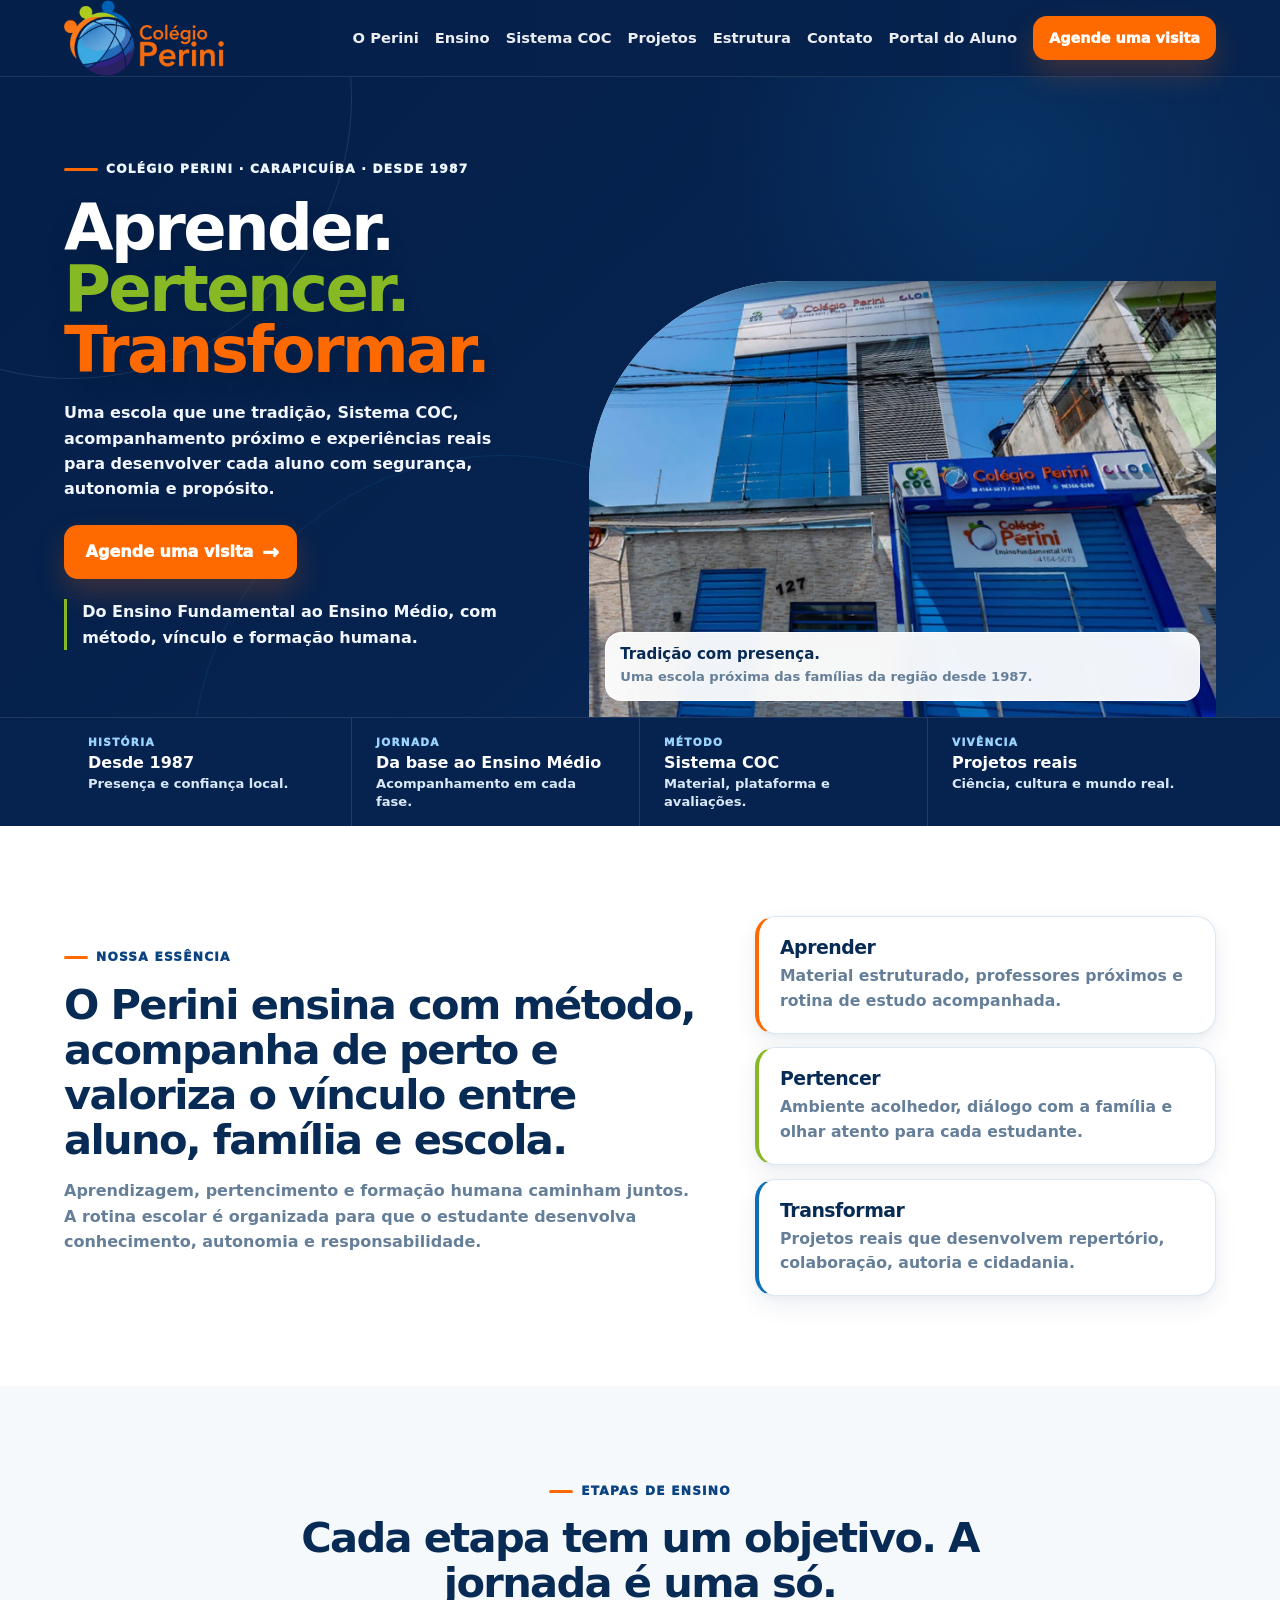
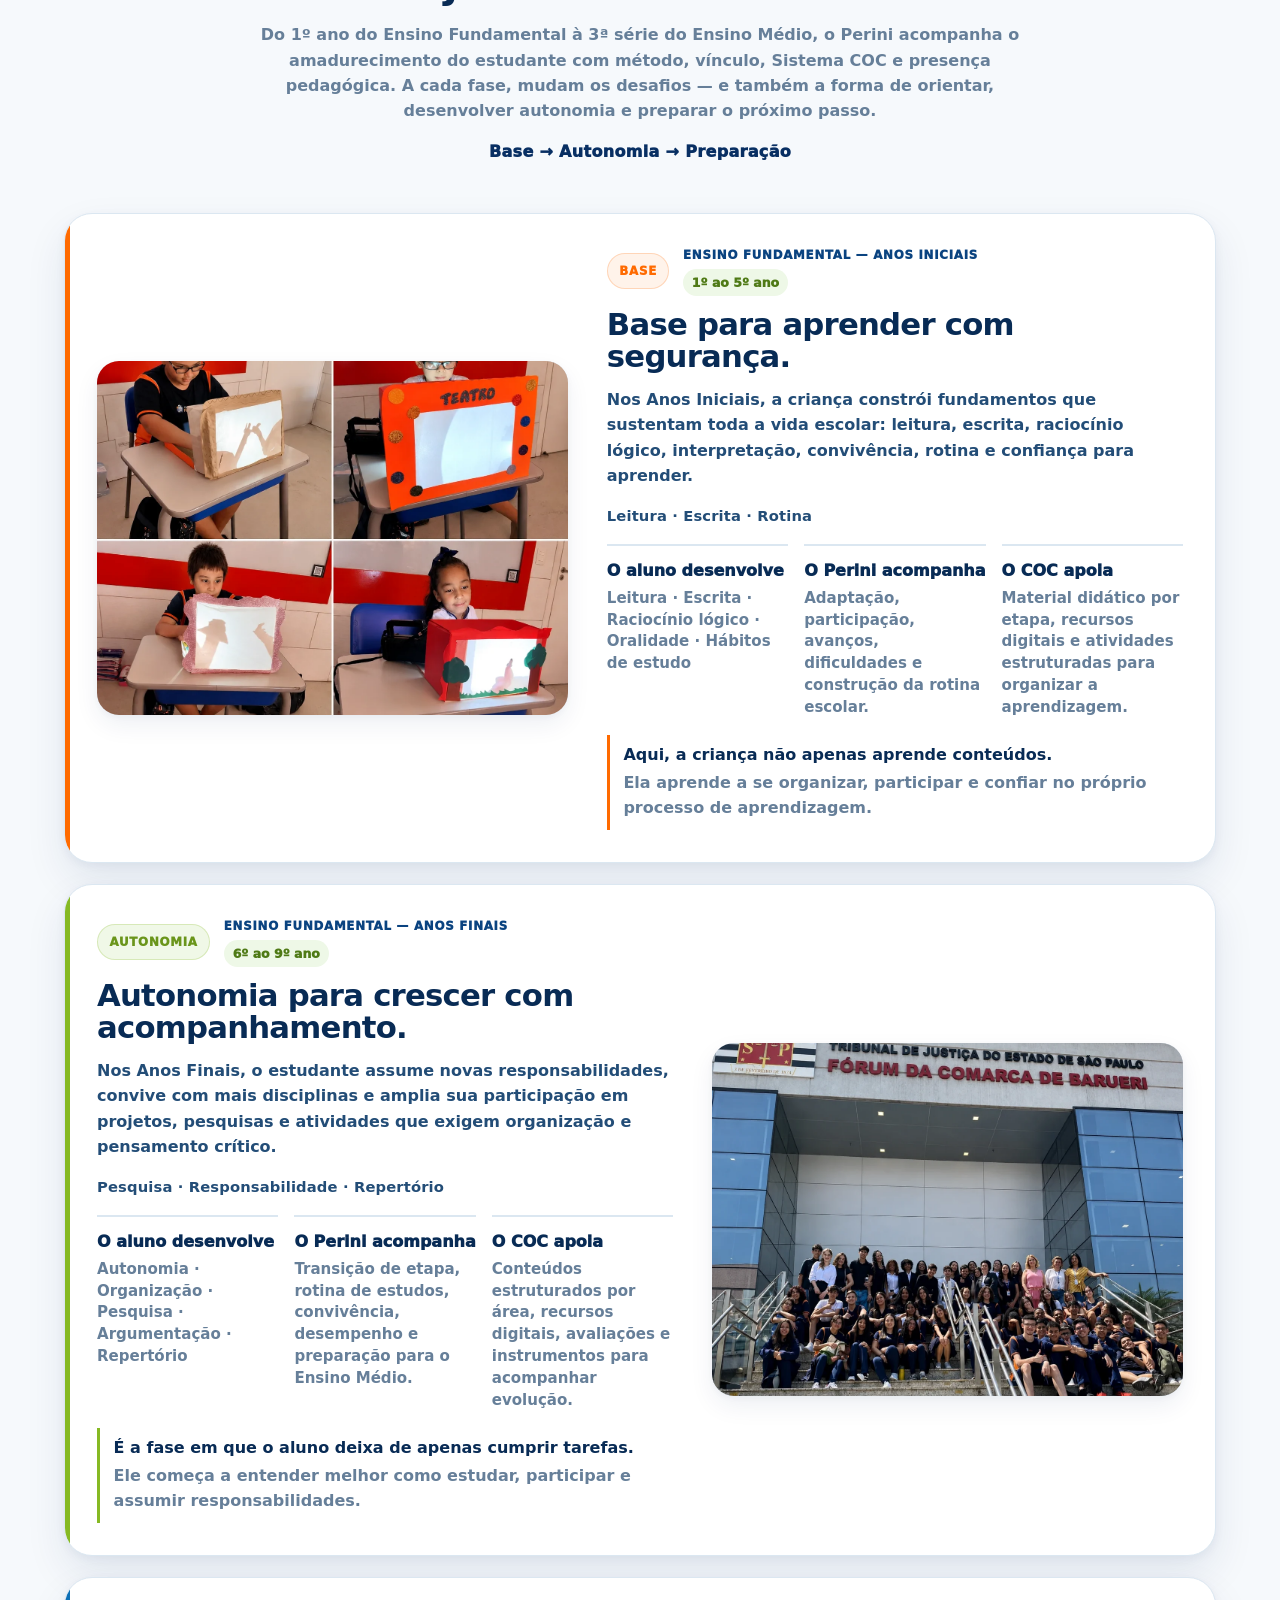
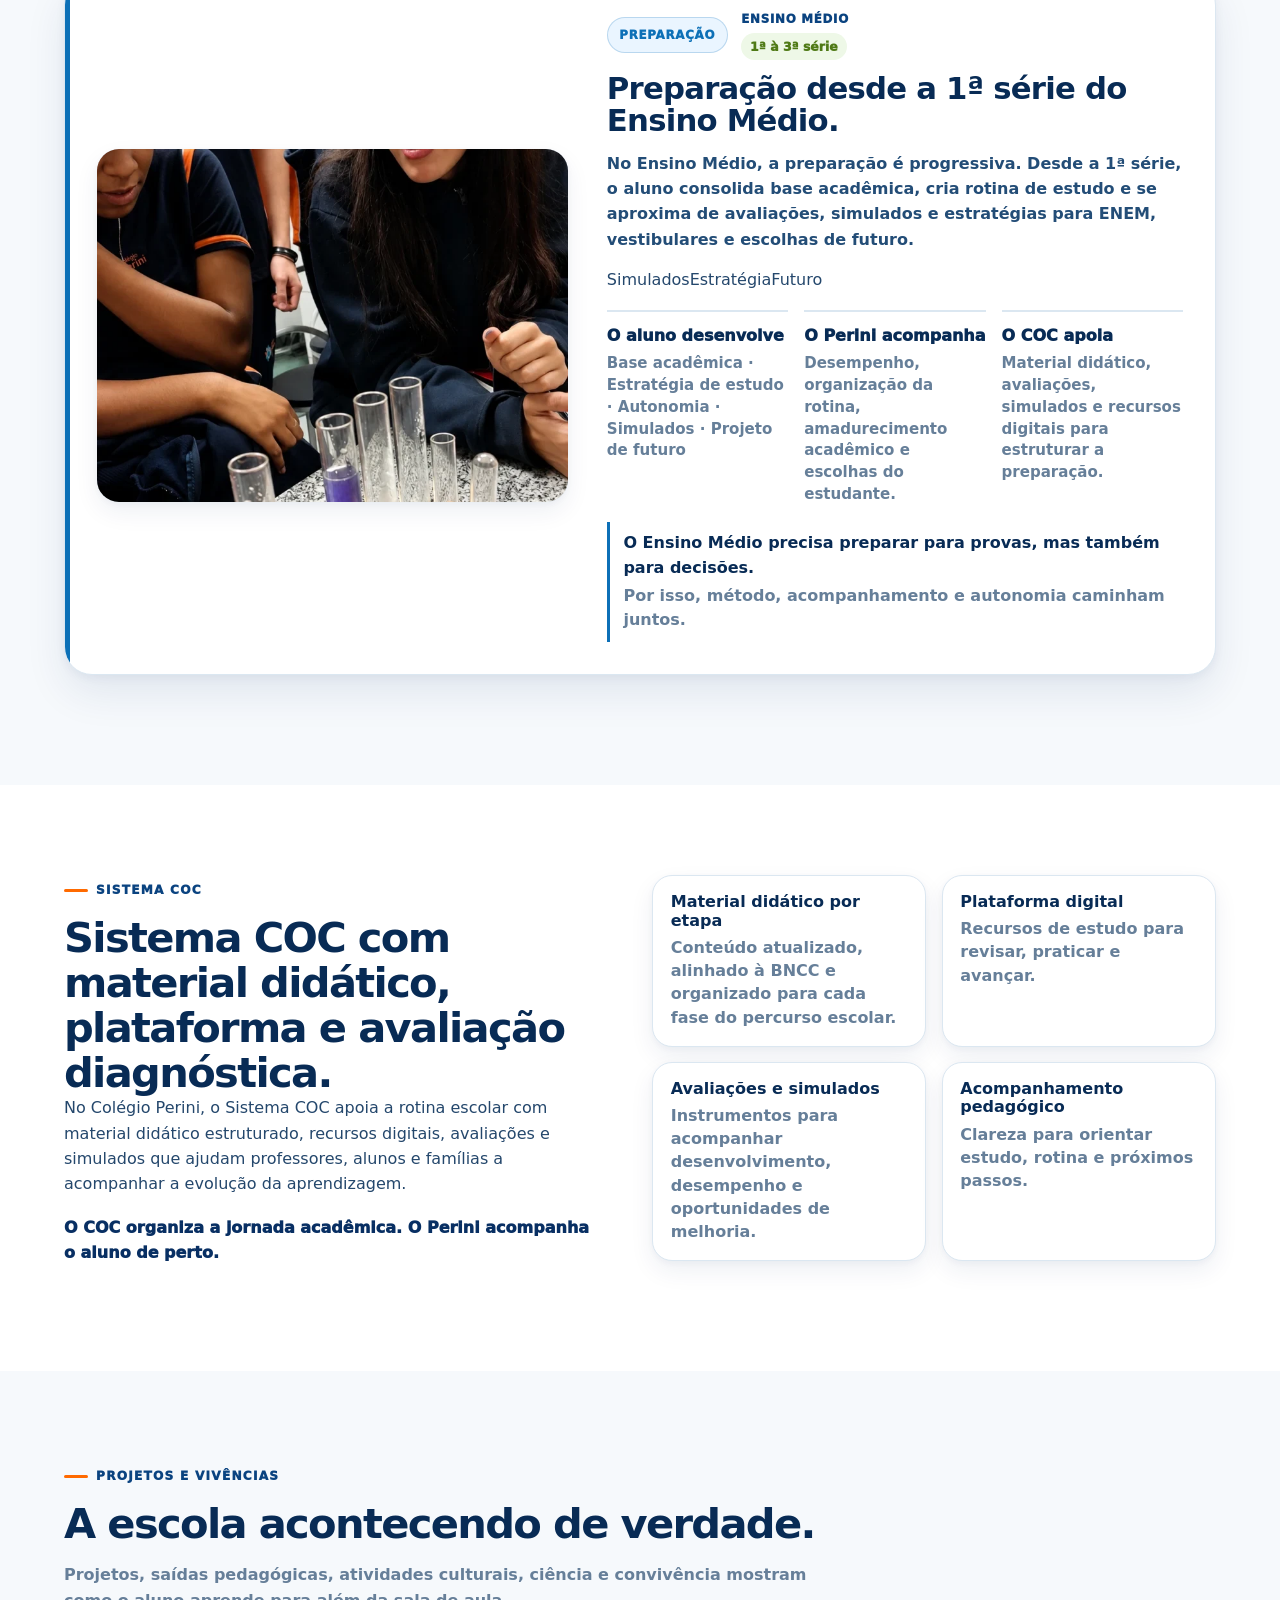
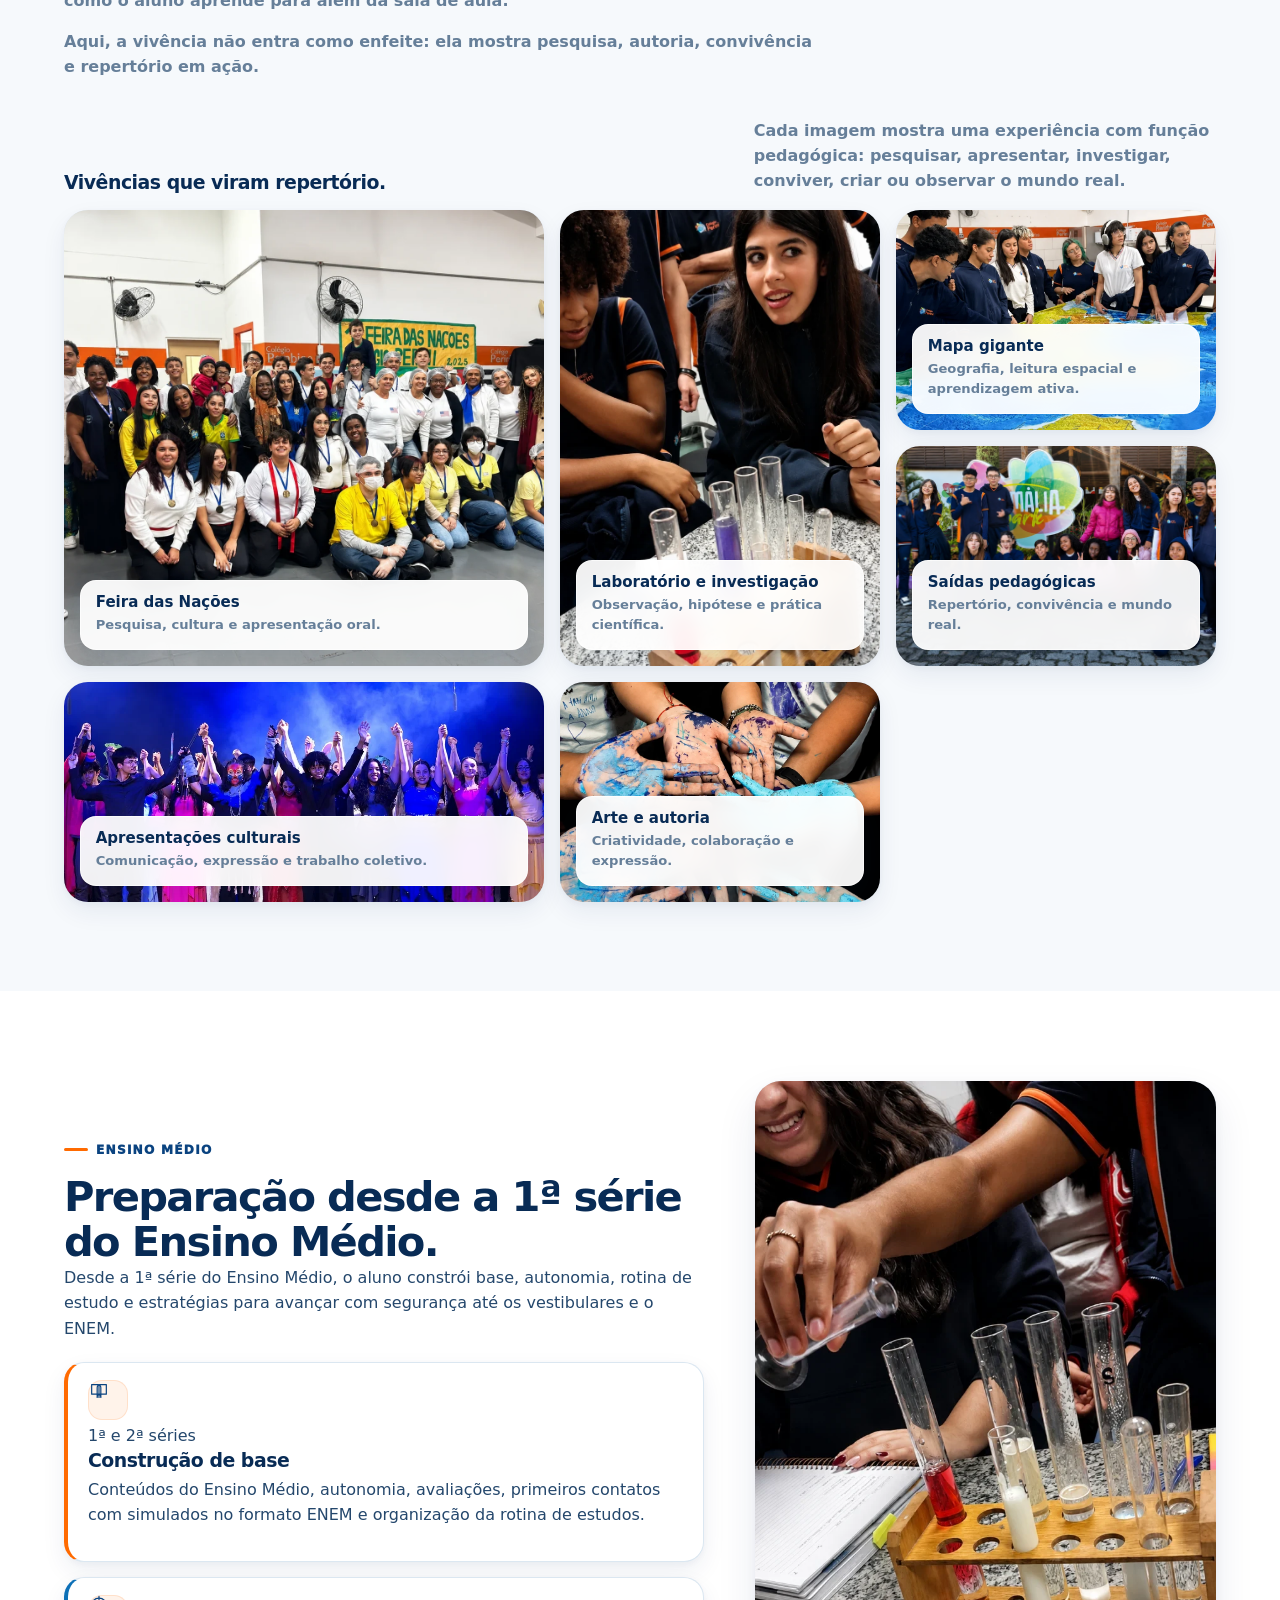
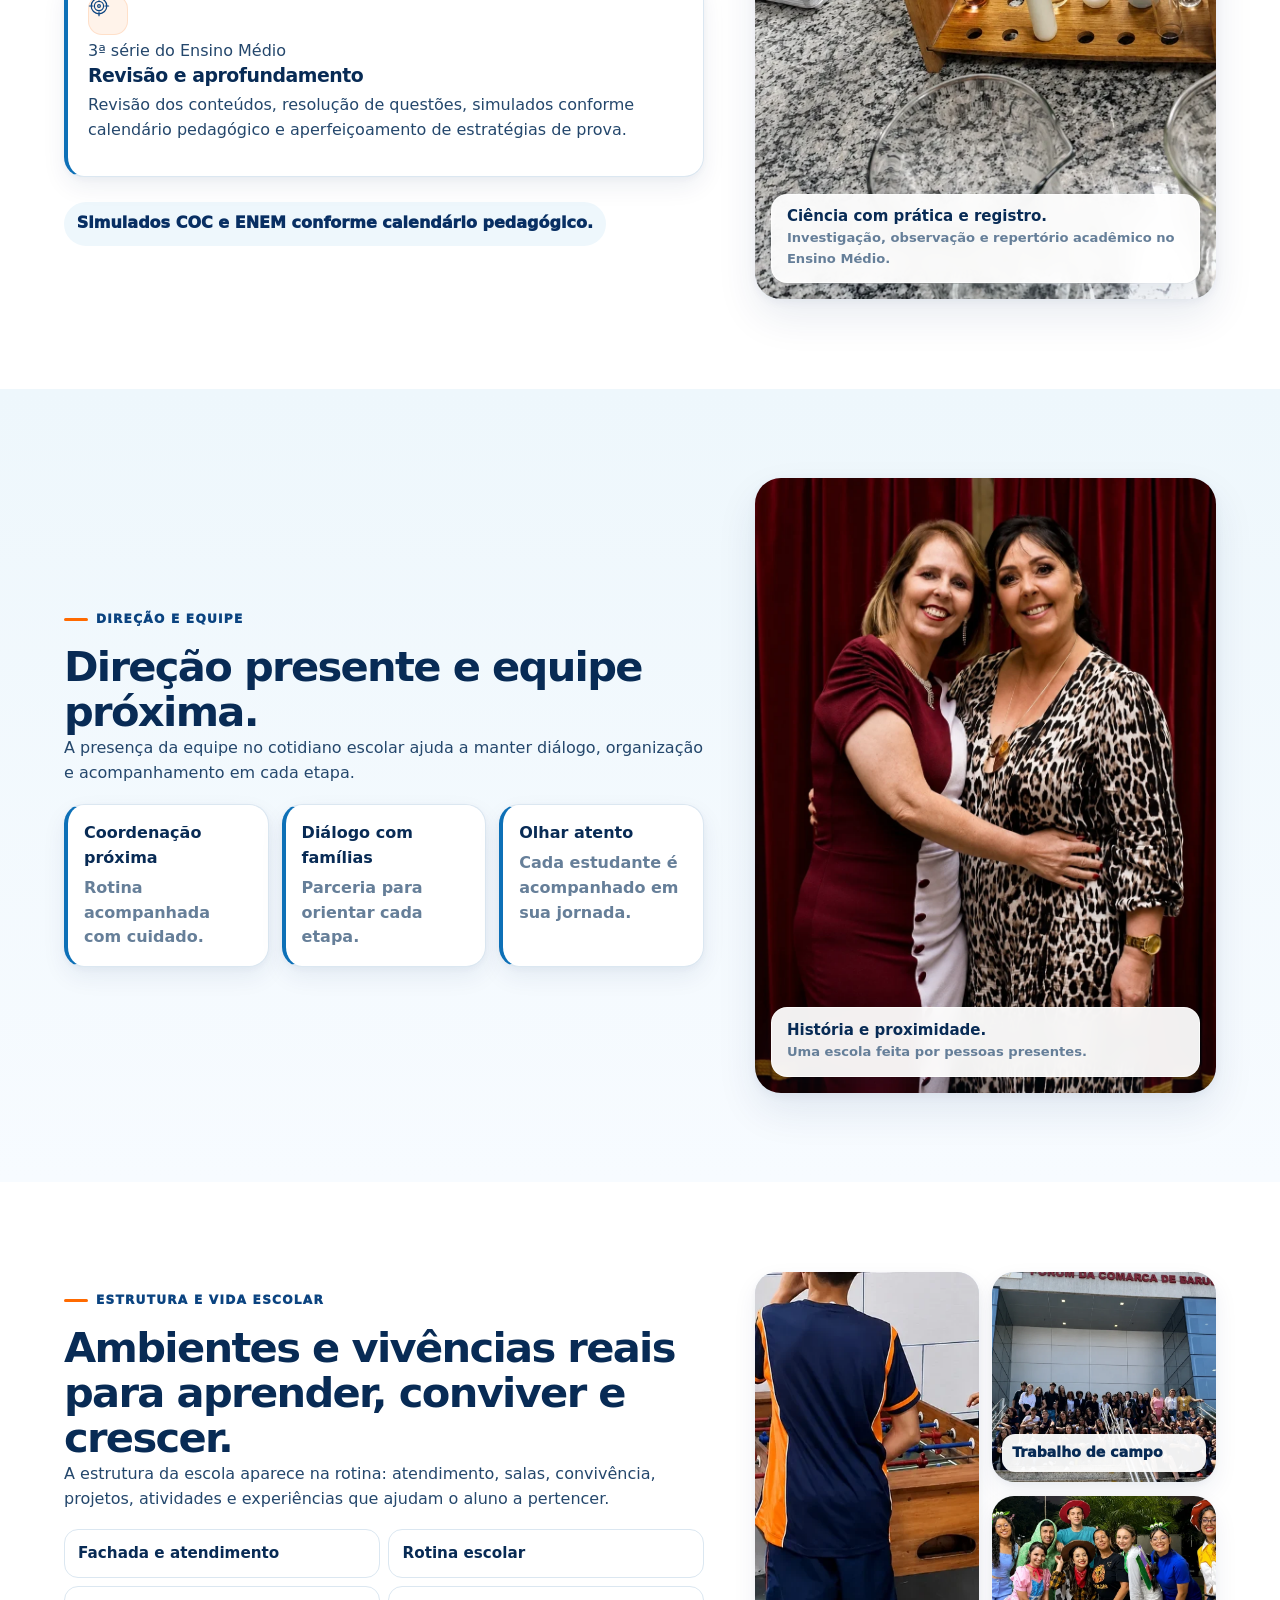
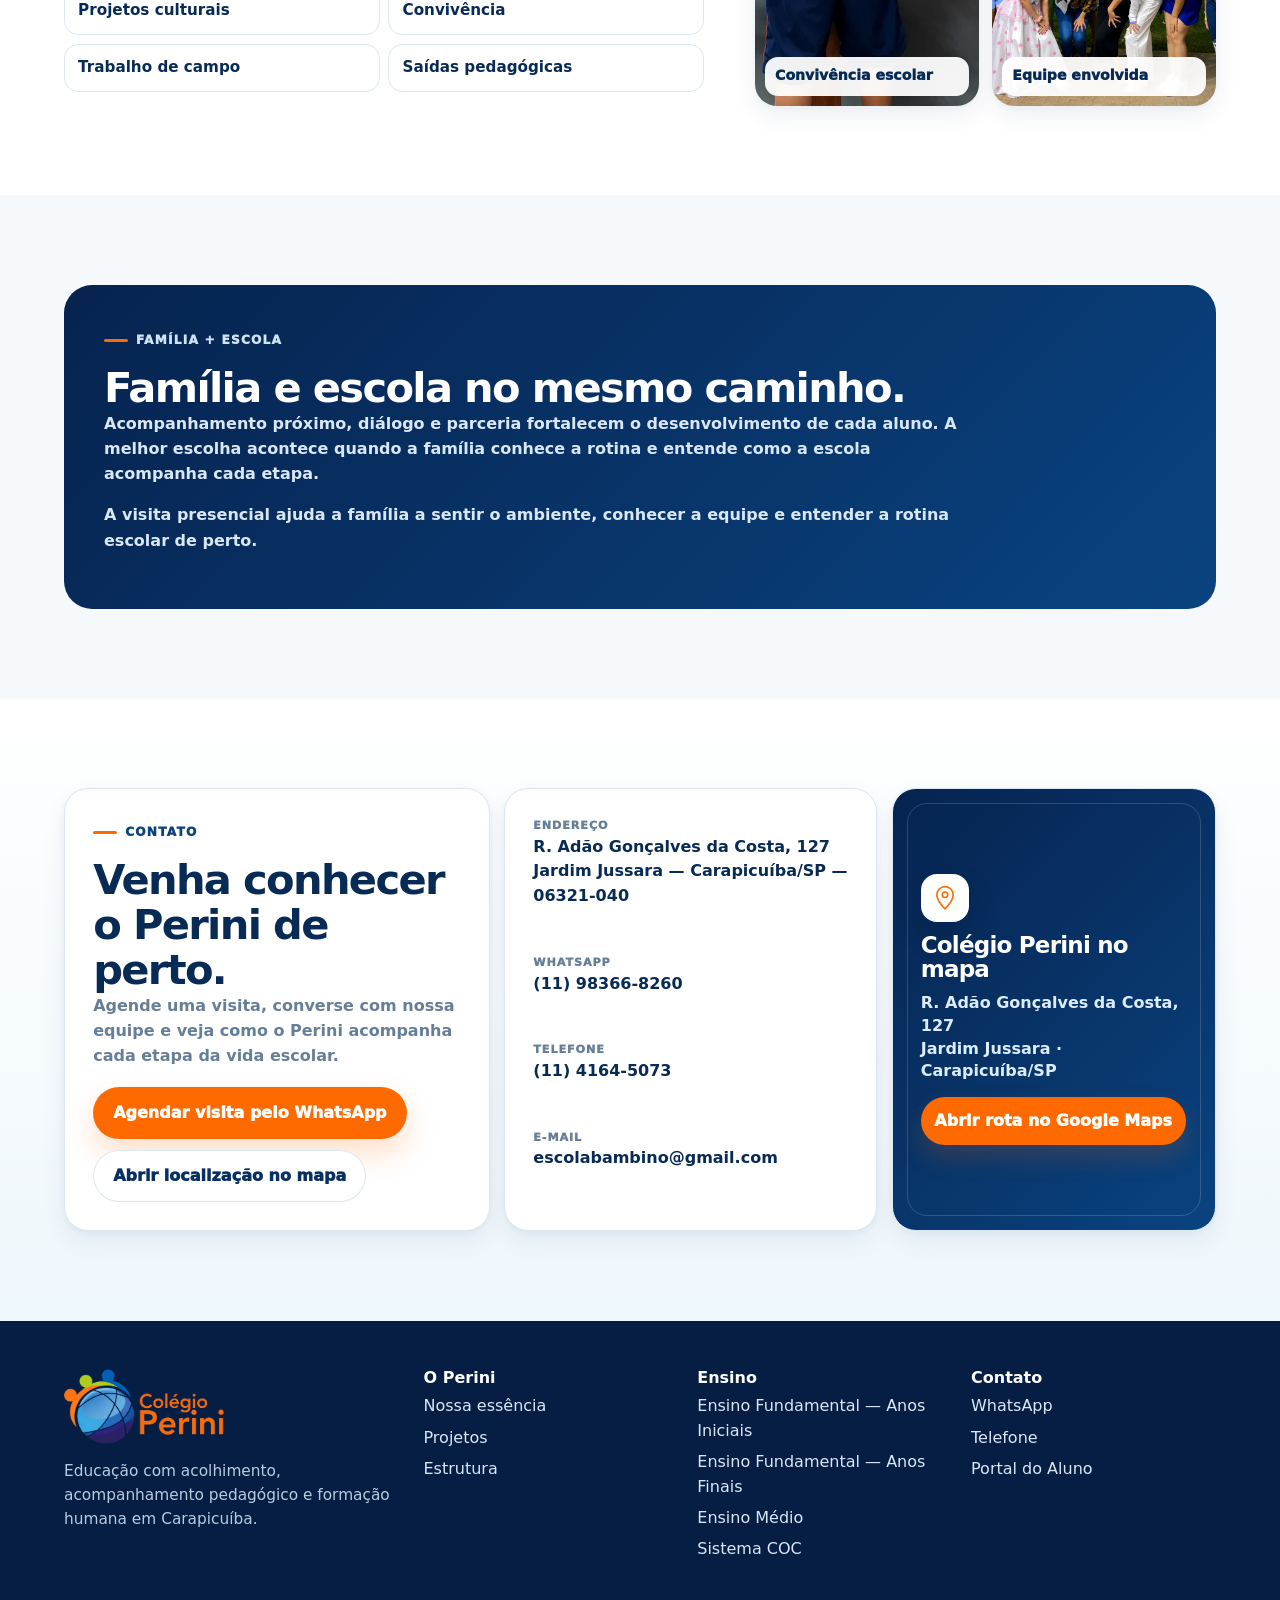
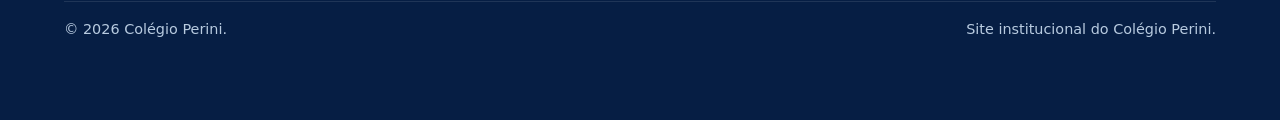
==== commit cc16407b: "Add files via upload" ====
--- a/index.html
+++ b/index.html
@@ -70,7 +70,6 @@
     </nav>
     <div class="mobile-cta">
       <a class="btn btn-primary" href="https://wa.me/5511983668260?text=Ol%C3%A1!%20Conheci%20o%20Col%C3%A9gio%20Perini%20pelo%20site%20e%20gostaria%20de%20agendar%20uma%20visita." target="_blank" rel="noopener">Agende uma visita</a>
-      <a class="btn btn-secondary" href="tel:+551141645073">Ligar para a escola</a>
     </div>
   </aside>
 
@@ -98,10 +97,10 @@
 
     <section class="proof proof-compact proof-elegant" aria-label="Provas rápidas do Colégio Perini">
       <div class="container proof-grid">
-        <article class="proof-item"><span class="visual-icon " aria-hidden="true"><svg><use href="#icon-route"></use></svg></span><div><strong>Desde 1987</strong><span>História, presença e confiança local.</span></div></article>
-        <article class="proof-item"><span class="visual-icon " aria-hidden="true"><svg><use href="#icon-book"></use></svg></span><div><strong>Da base ao Ensino Médio</strong><span>Jornada escolar acompanhada de perto.</span></div></article>
-        <article class="proof-item"><span class="visual-icon " aria-hidden="true"><svg><use href="#icon-target"></use></svg></span><div><strong>Sistema COC</strong><span>Material, plataforma e avaliações.</span></div></article>
-        <article class="proof-item"><span class="visual-icon " aria-hidden="true"><svg><use href="#icon-science"></use></svg></span><div><strong>Projetos reais</strong><span>Ciência, cultura e mundo real.</span></div></article>
+        <article class="proof-item"><small>História</small><strong>Desde 1987</strong><span>Presença e confiança local.</span></article>
+        <article class="proof-item"><small>Jornada</small><strong>Da base ao Ensino Médio</strong><span>Acompanhamento em cada fase.</span></article>
+        <article class="proof-item"><small>Método</small><strong>Sistema COC</strong><span>Material, plataforma e avaliações.</span></article>
+        <article class="proof-item"><small>Vivência</small><strong>Projetos reais</strong><span>Ciência, cultura e mundo real.</span></article>
       </div>
     </section>
 
@@ -113,9 +112,9 @@
           <p>Aprendizagem, pertencimento e formação humana caminham juntos. A rotina escolar é organizada para que o estudante desenvolva conhecimento, autonomia e responsabilidade.</p>
         </div>
         <div class="essence-cards">
-          <article class="essence-card"><span class="visual-icon " aria-hidden="true"><svg><use href="#icon-book"></use></svg></span><span>01</span><h3>Aprender</h3><p>Material estruturado, professores próximos e rotina de estudo acompanhada.</p></article>
-          <article class="essence-card"><span class="visual-icon " aria-hidden="true"><svg><use href="#icon-family"></use></svg></span><span>02</span><h3>Pertencer</h3><p>Ambiente acolhedor, diálogo com a família e olhar atento para cada estudante.</p></article>
-          <article class="essence-card"><span class="visual-icon " aria-hidden="true"><svg><use href="#icon-route"></use></svg></span><span>03</span><h3>Transformar</h3><p>Projetos reais que desenvolvem repertório, colaboração, autoria e cidadania.</p></article>
+          <article class="essence-card"><h3>Aprender</h3><p>Material estruturado, professores próximos e rotina de estudo acompanhada.</p></article>
+          <article class="essence-card"><h3>Pertencer</h3><p>Ambiente acolhedor, diálogo com a família e olhar atento para cada estudante.</p></article>
+          <article class="essence-card"><h3>Transformar</h3><p>Projetos reais que desenvolvem repertório, colaboração, autoria e cidadania.</p></article>
         </div>
       </div>
     </section>
@@ -132,20 +131,20 @@
           <article id="fundamental-1" class="stage-card stage-iniciais">
             <figure class="stage-media photo-safe focal-center stage-photo-safe">
               <picture>
-                <source media="(max-width: 760px)" srcset="assets/ensino/fundamental-1-mobile.webp">
-                <img src="assets/ensino/fundamental-1.webp" alt="Estudante do Ensino Fundamental — Anos Iniciais em atividade de aprendizagem" width="1200" height="750" loading="lazy">
+                <source media="(max-width: 760px)" srcset="assets/reais/colegio-perini-teatro-fundamental-mobile.webp">
+                <img src="assets/reais/colegio-perini-teatro-fundamental.webp" alt="Alunos do Colégio Perini em atividade de teatro e expressão nos Anos Iniciais" width="1254" height="1254" loading="lazy">
               </picture>
             </figure>
             <div class="stage-copy">
-              <div class="stage-titleline"><span class="visual-icon " aria-hidden="true"><svg><use href="#icon-book"></use></svg></span><div><small>Ensino Fundamental — Anos Iniciais</small><div class="years">1º ao 5º ano</div></div></div>
+              <div class="stage-titleline"><span class="stage-mark">Base</span><div><small>Ensino Fundamental — Anos Iniciais</small><div class="years">1º ao 5º ano</div></div></div>
               <h3>Base para aprender com segurança.</h3>
               <p>Nos Anos Iniciais, a criança constrói fundamentos que sustentam toda a vida escolar: leitura, escrita, raciocínio lógico, interpretação, convivência, rotina e confiança para aprender.</p>
-              <div class="keyword-row" aria-label="Palavras-chave dos Anos Iniciais"><span>Leitura</span><span>Escrita</span><span>Rotina</span></div>
-              <div class="stage-detail-grid">
-                <article><strong>O aluno desenvolve</strong><p>Leitura · Escrita · Raciocínio lógico · Oralidade · Hábitos de estudo</p></article>
-                <article><strong>O Perini acompanha</strong><p>Adaptação, participação, avanços, dificuldades e construção da rotina escolar.</p></article>
-                <article><strong>O COC apoia</strong><p>Material didático por etapa, recursos digitais e atividades estruturadas para organizar a aprendizagem.</p></article>
-              </div>
+              <p class="stage-keyline">Leitura · Escrita · Rotina</p>
+              <dl class="stage-detail-grid">
+                <div><dt>O aluno desenvolve</dt><dd>Leitura · Escrita · Raciocínio lógico · Oralidade · Hábitos de estudo</dd></div>
+                <div><dt>O Perini acompanha</dt><dd>Adaptação, participação, avanços, dificuldades e construção da rotina escolar.</dd></div>
+                <div><dt>O COC apoia</dt><dd>Material didático por etapa, recursos digitais e atividades estruturadas para organizar a aprendizagem.</dd></div>
+              </dl>
               <div class="stage-proof"><strong>Aqui, a criança não apenas aprende conteúdos.</strong><span>Ela aprende a se organizar, participar e confiar no próprio processo de aprendizagem.</span></div>
             </div>
           </article>
@@ -153,20 +152,20 @@
           <article id="fundamental-2" class="stage-card reverse stage-finais">
             <figure class="stage-media photo-safe focal-center stage-photo-safe">
               <picture>
-                <source media="(max-width: 760px)" srcset="assets/ensino/fundamental-2-mobile.webp">
-                <img src="assets/ensino/fundamental-2.webp" alt="Estudantes do Ensino Fundamental — Anos Finais em atividade colaborativa no Colégio Perini" width="1200" height="750" loading="lazy">
+                <source media="(max-width: 760px)" srcset="assets/reais/colegio-perini-trabalho-de-campo-mobile.webp">
+                <img src="assets/reais/colegio-perini-trabalho-de-campo.webp" alt="Alunos do Colégio Perini em trabalho de campo e aprendizagem fora da sala" width="1254" height="1254" loading="lazy">
               </picture>
             </figure>
             <div class="stage-copy">
-              <div class="stage-titleline"><span class="visual-icon " aria-hidden="true"><svg><use href="#icon-route"></use></svg></span><div><small>Ensino Fundamental — Anos Finais</small><div class="years">6º ao 9º ano</div></div></div>
+              <div class="stage-titleline"><span class="stage-mark">Autonomia</span><div><small>Ensino Fundamental — Anos Finais</small><div class="years">6º ao 9º ano</div></div></div>
               <h3>Autonomia para crescer com acompanhamento.</h3>
               <p>Nos Anos Finais, o estudante assume novas responsabilidades, convive com mais disciplinas e amplia sua participação em projetos, pesquisas e atividades que exigem organização e pensamento crítico.</p>
-              <div class="keyword-row" aria-label="Palavras-chave dos Anos Finais"><span>Pesquisa</span><span>Responsabilidade</span><span>Repertório</span></div>
-              <div class="stage-detail-grid">
-                <article><strong>O aluno desenvolve</strong><p>Autonomia · Organização · Pesquisa · Argumentação · Repertório</p></article>
-                <article><strong>O Perini acompanha</strong><p>Transição de etapa, rotina de estudos, convivência, desempenho e preparação para o Ensino Médio.</p></article>
-                <article><strong>O COC apoia</strong><p>Conteúdos estruturados por área, recursos digitais, avaliações e instrumentos para acompanhar evolução.</p></article>
-              </div>
+              <p class="stage-keyline">Pesquisa · Responsabilidade · Repertório</p>
+              <dl class="stage-detail-grid">
+                <div><dt>O aluno desenvolve</dt><dd>Autonomia · Organização · Pesquisa · Argumentação · Repertório</dd></div>
+                <div><dt>O Perini acompanha</dt><dd>Transição de etapa, rotina de estudos, convivência, desempenho e preparação para o Ensino Médio.</dd></div>
+                <div><dt>O COC apoia</dt><dd>Conteúdos estruturados por área, recursos digitais, avaliações e instrumentos para acompanhar evolução.</dd></div>
+              </dl>
               <div class="stage-proof"><strong>É a fase em que o aluno deixa de apenas cumprir tarefas.</strong><span>Ele começa a entender melhor como estudar, participar e assumir responsabilidades.</span></div>
             </div>
           </article>
@@ -174,20 +173,20 @@
           <article id="ensino-medio-card" class="stage-card featured stage-medio">
             <figure class="stage-media photo-safe focal-center stage-photo-safe">
               <picture>
-                <source media="(max-width: 760px)" srcset="assets/ensino/ensino-medio-mobile.webp">
-                <img src="assets/ensino/ensino-medio.webp" alt="Estudantes do Ensino Médio em atividade de ciência e tecnologia" width="1200" height="750" loading="lazy">
+                <source media="(max-width: 760px)" srcset="assets/reais/novas/ciencia-laboratorio.webp">
+                <img src="assets/reais/novas/ciencia-laboratorio.webp" alt="Estudante do Colégio Perini em atividade prática de laboratório" width="732" height="1300" loading="lazy">
               </picture>
             </figure>
             <div class="stage-copy">
-              <div class="stage-titleline"><span class="visual-icon " aria-hidden="true"><svg><use href="#icon-target"></use></svg></span><div><small>Ensino Médio</small><div class="years">1ª à 3ª série</div></div></div>
+              <div class="stage-titleline"><span class="stage-mark">Preparação</span><div><small>Ensino Médio</small><div class="years">1ª à 3ª série</div></div></div>
               <h3>Preparação desde a 1ª série do Ensino Médio.</h3>
               <p>No Ensino Médio, a preparação é progressiva. Desde a 1ª série, o aluno consolida base acadêmica, cria rotina de estudo e se aproxima de avaliações, simulados e estratégias para ENEM, vestibulares e escolhas de futuro.</p>
               <div class="keyword-row" aria-label="Palavras-chave do Ensino Médio"><span>Simulados</span><span>Estratégia</span><span>Futuro</span></div>
-              <div class="stage-detail-grid">
-                <article><strong>O aluno desenvolve</strong><p>Base acadêmica · Estratégia de estudo · Autonomia · Simulados · Projeto de futuro</p></article>
-                <article><strong>O Perini acompanha</strong><p>Desempenho, organização da rotina, amadurecimento acadêmico e escolhas do estudante.</p></article>
-                <article><strong>O COC apoia</strong><p>Material didático, avaliações, simulados e recursos digitais para estruturar a preparação.</p></article>
-              </div>
+              <dl class="stage-detail-grid">
+                <div><dt>O aluno desenvolve</dt><dd>Base acadêmica · Estratégia de estudo · Autonomia · Simulados · Projeto de futuro</dd></div>
+                <div><dt>O Perini acompanha</dt><dd>Desempenho, organização da rotina, amadurecimento acadêmico e escolhas do estudante.</dd></div>
+                <div><dt>O COC apoia</dt><dd>Material didático, avaliações, simulados e recursos digitais para estruturar a preparação.</dd></div>
+              </dl>
               <div class="stage-proof"><strong>O Ensino Médio precisa preparar para provas, mas também para decisões.</strong><span>Por isso, método, acompanhamento e autonomia caminham juntos.</span></div>
             </div>
           </article>
@@ -204,10 +203,10 @@
           <p class="coc-synthesis">O COC organiza a jornada acadêmica. O Perini acompanha o aluno de perto.</p>
         </div>
         <div class="coc-cards" aria-label="Recursos do Sistema COC no Colégio Perini">
-          <article><span class="visual-icon " aria-hidden="true"><svg><use href="#icon-book"></use></svg></span><strong>Material didático por etapa</strong><span>Conteúdo atualizado, alinhado à BNCC e organizado para cada fase do percurso escolar.</span></article>
-          <article><span class="visual-icon " aria-hidden="true"><svg><use href="#icon-calendar"></use></svg></span><strong>Plataforma digital</strong><span>Recursos de estudo para revisar, praticar e avançar.</span></article>
-          <article><span class="visual-icon " aria-hidden="true"><svg><use href="#icon-target"></use></svg></span><strong>Avaliações e simulados</strong><span>Instrumentos para acompanhar desenvolvimento, desempenho e oportunidades de melhoria.</span></article>
-          <article><span class="visual-icon " aria-hidden="true"><svg><use href="#icon-family"></use></svg></span><strong>Acompanhamento pedagógico</strong><span>Clareza para orientar estudo, rotina e próximos passos.</span></article>
+          <article><strong>Material didático por etapa</strong><span>Conteúdo atualizado, alinhado à BNCC e organizado para cada fase do percurso escolar.</span></article>
+          <article><strong>Plataforma digital</strong><span>Recursos de estudo para revisar, praticar e avançar.</span></article>
+          <article><strong>Avaliações e simulados</strong><span>Instrumentos para acompanhar desenvolvimento, desempenho e oportunidades de melhoria.</span></article>
+          <article><strong>Acompanhamento pedagógico</strong><span>Clareza para orientar estudo, rotina e próximos passos.</span></article>
         </div>
       </div>
     </section>
@@ -220,9 +219,6 @@
           <p>Projetos, saídas pedagógicas, atividades culturais, ciência e convivência mostram como o aluno aprende para além da sala de aula.</p>
           <p class="section-proof-line">Aqui, a vivência não entra como enfeite: ela mostra pesquisa, autoria, convivência e repertório em ação.</p>
         </div>
-        <div class="pedagogy-list pedagogy-line" aria-label="Competências trabalhadas nos projetos">
-          <span>Pesquisa</span><span>Oralidade</span><span>Investigação</span><span>Autoria</span><span>Colaboração</span><span>Cidadania</span>
-        </div>
       </div>
 
       <div class="container gallery-wrap" aria-label="Galeria de vivências do Colégio Perini">
@@ -255,9 +251,6 @@
             <img src="assets/reais/novas/arte-maos.webp" alt="Mãos de alunos com tinta azul em atividade artística" width="975" height="1300" loading="lazy">
             <figcaption><strong>Arte e autoria</strong><span>Criatividade, colaboração e expressão.</span></figcaption>
           </figure>
-        </div>
-        <div class="gallery-cta">
-          <a class="btn btn-primary" href="https://wa.me/5511983668260?text=Ol%C3%A1!%20Conheci%20o%20Col%C3%A9gio%20Perini%20pelo%20site%20e%20gostaria%20de%20agendar%20uma%20visita." target="_blank" rel="noopener">Agende uma visita e conheça de perto</a>
         </div>
       </div>
     </section>
@@ -273,7 +266,6 @@
             <article><span class="visual-icon " aria-hidden="true"><svg><use href="#icon-target"></use></svg></span><span>3ª série do Ensino Médio</span><h3>Revisão e aprofundamento</h3><p>Revisão dos conteúdos, resolução de questões, simulados conforme calendário pedagógico e aperfeiçoamento de estratégias de prova.</p></article>
           </div>
           <div class="safe-note">Simulados COC e ENEM conforme calendário pedagógico.</div>
-          <a class="btn btn-primary" href="https://wa.me/5511983668260?text=Ol%C3%A1!%20Gostaria%20de%20receber%20informa%C3%A7%C3%B5es%20sobre%20o%20Col%C3%A9gio%20Perini." target="_blank" rel="noopener">Agende uma visita</a>
         </div>
         <figure class="high-school-photo photo-safe gallery-lab-detail">
           <img src="assets/reais/novas/ciencia-detalhe.webp" alt="Experimento com tubos de ensaio em atividade científica no Colégio Perini" width="732" height="1300" loading="lazy">
@@ -289,9 +281,9 @@
           <h2>Direção presente e equipe próxima.</h2>
           <p>A presença da equipe no cotidiano escolar ajuda a manter diálogo, organização e acompanhamento em cada etapa.</p>
           <div class="commitment-grid">
-            <article><span class="visual-icon " aria-hidden="true"><svg><use href="#icon-school"></use></svg></span><strong>Coordenação próxima</strong><span>Rotina acompanhada com cuidado.</span></article>
-            <article><span class="visual-icon " aria-hidden="true"><svg><use href="#icon-family"></use></svg></span><strong>Diálogo com famílias</strong><span>Parceria para orientar cada etapa.</span></article>
-            <article><span class="visual-icon " aria-hidden="true"><svg><use href="#icon-check"></use></svg></span><strong>Olhar atento</strong><span>Cada estudante é acompanhado em sua jornada.</span></article>
+            <article><strong>Coordenação próxima</strong><span>Rotina acompanhada com cuidado.</span></article>
+            <article><strong>Diálogo com famílias</strong><span>Parceria para orientar cada etapa.</span></article>
+            <article><strong>Olhar atento</strong><span>Cada estudante é acompanhado em sua jornada.</span></article>
           </div>
         </div>
         <figure class="team-photo photo-safe team-lideranca">
@@ -324,7 +316,6 @@
           <h2>Família e escola no mesmo caminho.</h2>
           <p>Acompanhamento próximo, diálogo e parceria fortalecem o desenvolvimento de cada aluno. A melhor escolha acontece quando a família conhece a rotina e entende como a escola acompanha cada etapa.</p><p class="section-proof-line family-proof-line">A visita presencial ajuda a família a sentir o ambiente, conhecer a equipe e entender a rotina escolar de perto.</p>
         </div>
-        <a class="btn btn-primary" href="https://wa.me/5511983668260?text=Ol%C3%A1!%20Conheci%20o%20Col%C3%A9gio%20Perini%20pelo%20site%20e%20gostaria%20de%20agendar%20uma%20visita." target="_blank" rel="noopener">Agende uma visita</a>
       </div>
     </section>
 
--- a/css/perini.css
+++ b/css/perini.css
@@ -12,49 +12,24 @@
   --text:#24476c;
   --muted:#667f99;
   --surface:#f6f9fc;
+  --line:#dbe7f1;
   --white:#fff;
-  --line:#dbe7f1;
   --container:1280px;
   --px:clamp(20px,5vw,64px);
-  --radius-sm:14px;
-  --radius:22px;
-  --radius-lg:28px;
-  --shadow:0 18px 45px rgba(8,47,99,.10),0 4px 12px rgba(8,47,99,.05);
-  --shadow-sm:0 10px 26px rgba(8,47,99,.08),0 2px 8px rgba(8,47,99,.04);
+  --shadow:0 18px 42px rgba(8,47,99,.09),0 3px 10px rgba(8,47,99,.05);
+  --shadow-sm:0 10px 24px rgba(8,47,99,.07),0 2px 6px rgba(8,47,99,.04);
 }
-*{box-sizing:border-box}
-html{scroll-behavior:smooth;overflow-x:hidden}
-body{margin:0;font-family:Inter,system-ui,-apple-system,BlinkMacSystemFont,"Segoe UI",sans-serif;color:var(--text);background:var(--white);line-height:1.55;-webkit-font-smoothing:antialiased;overflow-x:hidden}
-body.menu-open{overflow:hidden}
-a{color:inherit;text-decoration:none}
-img,picture{display:block;max-width:100%}
-img{height:auto}
-p{margin:0 0 1rem;font-size:clamp(1rem,1.05vw,1.125rem);line-height:1.58}
-h1,h2,h3{margin:0;color:var(--ink);letter-spacing:-.04em}
-h1{font-size:clamp(2.7rem,4.5vw,4.2rem);line-height:.98}
-h2{font-size:clamp(2rem,3.4vw,3.2rem);line-height:1.08}
-h3{font-size:clamp(1.15rem,1.45vw,1.35rem);line-height:1.14;letter-spacing:-.025em}
-.container{width:min(100% - (var(--px) * 2),var(--container));margin-inline:auto}
-.svg-sprite{position:absolute;width:0;height:0;overflow:hidden}.skip-link{position:absolute;left:1rem;top:1rem;z-index:2000;transform:translateY(-160%);background:#fff;color:var(--ink);border:2px solid var(--orange);border-radius:999px;padding:.65rem .95rem;font-weight:900}.skip-link:focus{transform:translateY(0)}
-:focus-visible{outline:3px solid rgba(255,106,0,.55);outline-offset:4px}
-.visual-icon{display:inline-grid;place-items:center;width:42px;height:42px;flex:0 0 42px;border-radius:15px;background:#fff3ea;color:var(--orange);box-shadow:inset 0 0 0 1px rgba(255,106,0,.16)}
-.visual-icon svg{width:24px;height:24px;stroke:currentColor;fill:none;stroke-width:2.8;stroke-linecap:round;stroke-linejoin:round}.visual-icon.green{background:#f0f8e7;color:var(--green-700)}.visual-icon.blue{background:#eaf5ff;color:var(--blue-650)}
-.btn{display:inline-flex;align-items:center;justify-content:center;gap:.55rem;min-height:52px;border-radius:999px;padding:.82rem 1.25rem;font-weight:950;line-height:1;border:0;transition:transform .22s ease,box-shadow .22s ease,background .22s ease}.btn:hover{transform:translateY(-2px)}.btn-primary{background:var(--orange);color:#fff;box-shadow:0 14px 30px rgba(255,106,0,.23)}.btn-primary:hover{background:var(--orange-700)}.btn-secondary{background:#fff;color:var(--blue-900);box-shadow:inset 0 0 0 1px var(--line)}.btn-small{min-height:44px;padding:.72rem 1rem;font-size:.9rem}.btn-arrow{font-size:1.25rem;line-height:0}.kicker{display:inline-flex;align-items:center;gap:.5rem;text-transform:uppercase;letter-spacing:.1em;color:var(--blue-800);font-size:.76rem;font-weight:1000;margin-bottom:1rem}.kicker:before{content:"";width:24px;height:3px;border-radius:99px;background:var(--orange)}
-.site-header{position:sticky;top:0;z-index:1000;background:linear-gradient(90deg,#041f49,var(--blue-950));border-bottom:1px solid rgba(255,255,255,.10);color:#fff}.nav{height:76px;display:flex;align-items:center;justify-content:space-between;gap:1rem}.brand img{width:160px;height:auto;filter:drop-shadow(0 8px 18px rgba(0,0,0,.10))}.desktop-nav{display:flex;align-items:center;gap:1rem;font-weight:850;color:#fff;font-size:.92rem;white-space:nowrap}.desktop-nav a:not(.btn){position:relative;color:rgba(255,255,255,.92)}.desktop-nav a:not(.btn):after{content:"";position:absolute;left:0;right:0;bottom:-10px;height:2px;border-radius:99px;background:var(--orange);transform:scaleX(0);transform-origin:left;transition:.2s}.desktop-nav a:hover:after{transform:scaleX(1)}.site-header .btn-small{border-radius:14px}.menu-toggle{display:none;width:44px;height:44px;border:0;border-radius:50%;background:rgba(255,255,255,.12);align-items:center;justify-content:center}.menu-toggle span,.menu-toggle span:before,.menu-toggle span:after{display:block;width:20px;height:2px;background:#fff;border-radius:4px;content:""}.menu-toggle span:before{transform:translateY(-7px)}.menu-toggle span:after{transform:translateY(5px)}.mobile-menu{position:fixed;z-index:999;inset:76px 0 auto 0;background:#fff;border-bottom:1px solid var(--line);box-shadow:var(--shadow);padding:1rem var(--px) 1.15rem;transform:translateY(-120%);transition:transform .28s ease;border-bottom-left-radius:24px;border-bottom-right-radius:24px}.mobile-menu.is-open{transform:translateY(0)}.mobile-menu nav{display:grid;gap:.15rem}.mobile-menu a{padding:.78rem .7rem;border-radius:14px;font-weight:900;color:var(--ink)}.mobile-menu a:hover{background:var(--blue-50)}.mobile-cta{display:grid;gap:.65rem;margin-top:.7rem}
-.section{position:relative;padding-block:clamp(64px,7vw,100px)}.surface{background:var(--surface)}.surface-blue{background:linear-gradient(180deg,#eef7fc,#f7fbff)}.section-head{max-width:820px}.section-head.centered{text-align:center;margin:0 auto clamp(2rem,4vw,3rem)}.section-head.centered .kicker{justify-content:center}.section-head p{color:var(--muted);max-width:760px;margin-top:1rem;font-weight:650}.section-head.centered p{margin-left:auto;margin-right:auto}.no-margin{margin:0}.section-proof-line{margin-top:1rem;color:var(--blue-900)!important;font-weight:900}.section-bridge{margin-top:1.35rem}.section-bridge strong{display:inline-flex;padding:.75rem 1rem;border-radius:999px;background:#fff;border:1px solid var(--line);color:var(--blue-900);box-shadow:var(--shadow-sm);letter-spacing:.01em}
-.hero-turbo{position:relative;overflow:hidden;isolation:isolate;background:radial-gradient(circle at 82% 12%,rgba(13,112,183,.22) 0,transparent 25%),radial-gradient(circle at 0% 95%,rgba(255,106,0,.10) 0,transparent 26%),linear-gradient(135deg,#041f49 0%,var(--blue-950) 55%,var(--blue-900) 100%);color:#fff;padding-block:clamp(54px,6vw,82px) 0}.hero-turbo:before,.hero-turbo:after{content:"";position:absolute;pointer-events:none;border:1px solid rgba(255,255,255,.10);border-radius:50%;z-index:-1}.hero-turbo:before{width:560px;height:560px;left:-210px;top:-260px}.hero-turbo:after{width:620px;height:620px;left:15vw;bottom:-360px;border-color:rgba(21,152,220,.14)}.hero-grid{display:grid;grid-template-columns:minmax(360px,.86fr) minmax(0,1.14fr);gap:clamp(2rem,4vw,4.5rem);align-items:end}.hero-copy{padding-bottom:clamp(2.4rem,4vw,3.6rem);max-width:590px}.hero-turbo .kicker{color:#eef7ff;margin-bottom:1.2rem}.hero-turbo .kicker:before{background:var(--orange);width:34px}.hero-copy h1{color:#fff;font-size:clamp(3rem,5.1vw,4.2rem);line-height:.95;text-shadow:0 12px 26px rgba(0,0,0,.16)}.hero-copy h1 span{display:block}.hero-copy h1 span:nth-child(2){color:var(--green)}.hero-copy h1 span:nth-child(3){color:var(--orange)}.hero-copy>p{color:#f2f7ff;max-width:560px;font-size:clamp(1rem,1.15vw,1.14rem);line-height:1.58;font-weight:600;margin-top:1.25rem}.hero-actions-single{margin-top:1.5rem}.hero-turbo .btn-primary{min-height:54px;border-radius:14px;padding-inline:1.35rem 1.1rem;font-size:1rem}.hero-support{margin-top:1.25rem!important;padding-left:.95rem;border-left:3px solid var(--green);font-weight:850;color:#e3edf9!important;font-size:clamp(.92rem,1vw,1rem)!important;line-height:1.38!important;max-width:470px}.hero-media{position:relative;margin:0;min-height:0;aspect-ratio:1.44;border-radius:clamp(80px,16vw,230px) 0 0 0;overflow:hidden;background:#dbe7f1;box-shadow:none}.hero-media picture,.stage-media picture{position:absolute;inset:0;width:100%;height:100%;z-index:0}.hero-media img,.stage-media img{width:100%;height:100%;max-width:none;object-fit:cover;object-position:center}.hero-media figcaption,.gallery-item figcaption,.high-school-photo figcaption,.team-photo figcaption{position:absolute;z-index:2;left:16px;right:16px;bottom:16px;background:rgba(255,255,255,.94);border:1px solid rgba(255,255,255,.7);border-radius:18px;padding:.85rem .95rem;box-shadow:0 14px 34px rgba(8,47,99,.12);backdrop-filter:blur(10px) saturate(120%)}figcaption strong{display:block;color:var(--ink);line-height:1.15;font-size:.95rem}figcaption span{display:block;color:var(--muted);font-size:.82rem;font-weight:700;margin-top:.22rem}.photo-safe img{width:100%;height:100%;object-fit:cover}.photo-safe figcaption{pointer-events:none}
-.proof-elegant{background:linear-gradient(90deg,var(--blue-950),var(--blue-900));color:#fff;padding:0}.proof-grid{display:grid;grid-template-columns:repeat(4,minmax(0,1fr))}.proof-item{display:flex;align-items:center;gap:.72rem;min-height:96px;padding:1rem clamp(.8rem,1.8vw,1.35rem);border-right:1px solid rgba(255,255,255,.12)}.proof-item:last-child{border-right:0}.proof-item .visual-icon{width:38px;height:38px;flex-basis:38px;border-radius:14px;background:rgba(255,255,255,.10);color:#fff;box-shadow:inset 0 0 0 1px rgba(255,255,255,.16)}.proof-item .visual-icon svg{width:22px;height:22px;stroke-width:2.5}.proof-item strong{display:block;color:#fff;font-size:clamp(1rem,1.15vw,1.2rem);line-height:1.12}.proof-item span{display:block;color:#d8e8f7;font-size:.8rem;line-height:1.3;font-weight:700;margin-top:.18rem}
-.essence-grid{display:grid;grid-template-columns:minmax(0,1fr) minmax(320px,.72fr);gap:clamp(2rem,4vw,4rem);align-items:center}.essence-cards{display:grid;gap:.9rem}.essence-card{background:#fff;border:1px solid var(--line);border-radius:var(--radius-lg);padding:1.25rem 1.35rem;box-shadow:var(--shadow-sm);display:grid;grid-template-columns:auto 1fr;gap:.25rem .95rem;transition:transform .2s ease,box-shadow .2s ease,border-color .2s ease}.essence-card:hover{transform:translateY(-2px);border-color:rgba(255,106,0,.25);box-shadow:0 18px 42px rgba(8,47,99,.09)}.essence-card .visual-icon{grid-row:1/4}.essence-card>span:not(.visual-icon){font-weight:1000;color:var(--orange);font-size:.74rem;letter-spacing:.12em}.essence-card h3{font-size:1.22rem}.essence-card p{margin:.15rem 0 0;color:var(--muted);font-weight:650;grid-column:2;font-size:.98rem;line-height:1.45}
-.stages-section{background:linear-gradient(180deg,var(--surface),#fff)}.stages-grid{display:grid;gap:1.2rem}.stage-card{position:relative;display:grid;grid-template-columns:minmax(320px,.43fr) minmax(0,.57fr);align-items:stretch;background:#fff;border:1px solid var(--line);border-radius:28px;box-shadow:var(--shadow-sm);overflow:hidden;transition:transform .22s ease,box-shadow .22s ease,border-color .22s ease}.stage-card:hover{transform:translateY(-2px);box-shadow:0 20px 48px rgba(8,47,99,.11)}.stage-card::before{content:"";position:absolute;inset:0 auto 0 0;width:6px;background:var(--orange);z-index:3}.stage-finais::before{background:var(--green)}.stage-medio::before{background:var(--blue-650)}.stage-card.reverse{grid-template-columns:minmax(0,.57fr) minmax(320px,.43fr)}.stage-card.reverse .stage-media{order:2}.stage-card.reverse::before{left:auto;right:0}.stage-media{position:relative;min-height:330px;background:#dbe7f1;overflow:hidden}.stage-iniciais .stage-media img{object-position:center 50%}.stage-finais .stage-media img{object-position:center 50%}.stage-medio .stage-media img{object-position:center 50%}.stage-copy{padding:clamp(1.5rem,2.5vw,2.15rem);display:flex;flex-direction:column;justify-content:center}.stage-titleline{display:flex;align-items:center;gap:.85rem;margin-bottom:.9rem}.stage-titleline .visual-icon{width:48px;height:48px;flex-basis:48px}.stage-titleline .visual-icon svg{width:26px;height:26px}.stage-titleline small{display:block;text-transform:uppercase;letter-spacing:.08em;color:var(--blue-800);font-weight:1000;font-size:.72rem;line-height:1.25}.years{display:inline-block;margin-top:.3rem;background:#f0f7ff;color:var(--blue-900);font-weight:1000;border-radius:999px;padding:.28rem .65rem;font-size:.82rem}.stage-finais .years{background:#f3faea;color:var(--green-700)}.stage-medio .years{background:#fff2e8;color:var(--orange-700)}.stage-copy h3{font-size:clamp(1.55rem,2.2vw,2.35rem);line-height:1.06;max-width:620px}.stage-copy>p{font-size:clamp(1rem,1.05vw,1.08rem);line-height:1.55;color:var(--text);font-weight:650;margin:.85rem 0 0}.keyword-row{display:flex;flex-wrap:wrap;gap:.42rem;margin:.9rem 0 .85rem}.keyword-row span{border-radius:999px;background:#fff7ef;border:1px solid #ffd8bd;color:#9d3e00;padding:.32rem .6rem;font-size:.78rem;font-weight:950;letter-spacing:.01em}.stage-finais .keyword-row span{background:#f3faea;border-color:#d4ebb5;color:#4f7615}.stage-medio .keyword-row span{background:#eef7fc;border-color:#cfe4f3;color:#0a4380}.stage-detail-grid{display:grid;grid-template-columns:repeat(3,minmax(0,1fr));gap:.65rem;margin-top:.2rem}.stage-detail-grid article{background:var(--surface);border:1px solid var(--line);border-radius:16px;padding:.85rem;min-width:0}.stage-detail-grid strong{display:block;color:var(--ink);font-size:.88rem;line-height:1.15;margin-bottom:.3rem}.stage-detail-grid p{font-size:.82rem;color:var(--muted);line-height:1.36;margin:0;font-weight:680}.stage-proof{margin-top:.85rem;background:linear-gradient(180deg,#fff,#f8fbff);border:1px solid var(--line);border-left:3px solid var(--orange);border-radius:16px;padding:.85rem .95rem}.stage-finais .stage-proof{border-left-color:var(--green)}.stage-medio .stage-proof{border-left-color:var(--blue-650)}.stage-proof strong{display:block;color:var(--ink);line-height:1.18;font-size:.95rem}.stage-proof span{display:block;color:var(--muted);font-size:.86rem;line-height:1.36;font-weight:700;margin-top:.22rem}
-.coc-section{background:radial-gradient(circle at 6% 14%,#fff3ea,transparent 22%),linear-gradient(180deg,#fff,#eef7fc)}.coc-grid{display:grid;grid-template-columns:.95fr 1.05fr;gap:clamp(2rem,4vw,4rem);align-items:center}.coc-copy p{color:var(--text);font-weight:650;line-height:1.62}.coc-synthesis{padding:.9rem 1rem;border-left:3px solid var(--orange);background:#fff;border-radius:16px;box-shadow:var(--shadow-sm);color:var(--ink)!important;font-weight:950}.coc-cards{display:grid;grid-template-columns:1fr 1fr;gap:.9rem}.coc-cards article{background:#fff;border:1px solid var(--line);border-radius:var(--radius);padding:1.1rem;box-shadow:var(--shadow-sm);transition:transform .2s ease,box-shadow .2s ease,border-color .2s ease}.coc-cards article:hover{transform:translateY(-2px);border-color:rgba(255,106,0,.25)}.coc-cards .visual-icon{margin-bottom:.8rem}.coc-cards strong{display:block;color:var(--ink);font-size:1rem;line-height:1.16}.coc-cards span{display:block;color:var(--muted);font-weight:650;margin-top:.4rem;line-height:1.42;font-size:.95rem}
-.projects-intro{display:grid;grid-template-columns:1fr .86fr;gap:1.8rem;align-items:end;margin-bottom:1.8rem}.pedagogy-line{display:flex;gap:0;justify-content:flex-end;align-items:center;color:var(--ink);font-weight:950;line-height:1.5;flex-wrap:wrap}.pedagogy-line span{padding:.1rem 0}.pedagogy-line span:not(:last-child)::after{content:'·';display:inline-block;margin:0 .5rem;color:var(--orange);font-weight:950}.gallery-head{display:grid;grid-template-columns:.72fr 1fr;gap:1.25rem;align-items:end;margin-bottom:1rem}.gallery-head h3{font-size:clamp(1.65rem,2.3vw,2.35rem)}.gallery-head p{color:var(--muted);font-weight:650;max-width:760px}.editorial-gallery{display:grid;grid-template-columns:1.25fr .85fr .85fr;grid-auto-rows:230px;gap:.85rem}.gallery-item{position:relative;border-radius:24px;overflow:hidden;background:#dbe7f1;margin:0;box-shadow:var(--shadow-sm)}.gallery-item.large,.gallery-item.tall{grid-row:span 2}.gallery-item img{width:100%;height:100%;object-fit:cover;transition:transform .36s ease}.gallery-item:hover img{transform:scale(1.012)}.gallery-feira img{object-position:center 43%}.gallery-lab img{object-position:center 40%}.gallery-mapa img{object-position:center 48%}.gallery-animalia img{object-position:center 55%}.gallery-teatro img{object-position:center 46%}.gallery-arte img{object-position:center 48%}.gallery-cta{text-align:center;margin-top:1.25rem}
-.high-school-grid{display:grid;grid-template-columns:minmax(0,1fr) minmax(300px,.72fr);gap:clamp(2rem,4vw,4rem);align-items:center}.high-school-copy p{color:var(--text);font-weight:650;line-height:1.62}.phase-list{display:grid;gap:.85rem;margin:1.2rem 0}.phase-list article{background:#fff;border:1px solid var(--line);border-radius:var(--radius);padding:1.1rem 4.2rem 1.1rem 1.1rem;box-shadow:var(--shadow-sm);position:relative}.phase-list .visual-icon{position:absolute;right:1rem;top:1rem;width:38px;height:38px}.phase-list .visual-icon svg{width:22px;height:22px}.phase-list article span:not(.visual-icon){display:block;text-transform:uppercase;letter-spacing:.08em;color:var(--orange);font-weight:1000;font-size:.74rem;margin-bottom:.3rem}.phase-list h3{font-size:1.18rem}.phase-list p{font-size:.95rem;margin:.35rem 0 0;color:var(--muted);line-height:1.45}.safe-note{background:#eef7fc;border:1px solid #cfe4f3;color:var(--blue-900);font-weight:950;border-radius:16px;padding:.9rem 1rem;margin:1rem 0 1.1rem}.high-school-photo,.team-photo{position:relative;min-height:460px;border-radius:28px;overflow:hidden;background:#dbe7f1;box-shadow:var(--shadow)}.high-school-photo img,.team-photo img{width:100%;height:100%;object-fit:cover}.high-school-photo img{object-position:center 50%}.gallery-lab-detail img{object-position:center 48%}
-.team-grid,.structure-grid{display:grid;grid-template-columns:.95fr 1.05fr;gap:clamp(2rem,4vw,4rem);align-items:center}.team-copy p,.structure-copy p{color:var(--muted);font-weight:650}.commitment-grid{display:grid;grid-template-columns:repeat(3,minmax(0,1fr));gap:.75rem;margin-top:1.15rem}.commitment-grid article{background:#fff;border:1px solid var(--line);border-radius:18px;padding:.9rem;box-shadow:var(--shadow-sm)}.commitment-grid .visual-icon{width:36px;height:36px;margin-bottom:.55rem}.commitment-grid .visual-icon svg{width:20px;height:20px}.commitment-grid strong{display:block;color:var(--ink);line-height:1.15;font-size:.95rem}.commitment-grid span{display:block;color:var(--muted);font-size:.85rem;margin-top:.3rem}.team-lideranca img{object-position:center 32%}.structure-copy ul{display:grid;grid-template-columns:1fr 1fr;gap:.55rem;list-style:none;padding:0;margin:1.1rem 0 0}.structure-copy li{background:#fff;border:1px solid var(--line);border-radius:14px;padding:.72rem .82rem;font-weight:900;color:var(--ink);font-size:.95rem}.structure-photos{display:grid;grid-template-columns:1fr 1fr;gap:.85rem}.structure-photos figure{position:relative;margin:0;border-radius:22px;overflow:hidden;min-height:210px;background:#dbe7f1;box-shadow:var(--shadow-sm)}.structure-photos figure:first-child{grid-row:span 2}.structure-photos img{width:100%;height:100%;object-fit:cover}.structure-convivencia img{object-position:center 52%}.structure-campo img{object-position:center 45%}.structure-evento img{object-position:center 46%}.structure-photos figcaption{position:absolute;left:10px;right:10px;bottom:10px;background:rgba(255,255,255,.94);border-radius:13px;padding:.52rem .62rem;font-weight:950;color:var(--ink);font-size:.88rem}.family-box{display:grid;grid-template-columns:1fr auto;gap:1.8rem;align-items:center;background:linear-gradient(135deg,var(--blue-950),var(--blue-800));border-radius:28px;padding:clamp(1.5rem,3.2vw,2.5rem);color:#fff}.family-box h2{color:#fff}.family-box p{color:#d9e7f5;font-weight:650;max-width:760px}.family-box .kicker{color:#cfe4f3}.family-box .btn{white-space:nowrap}.contact-section{background:linear-gradient(180deg,#fff,#eef7fc)}.contact-final-grid{display:grid;grid-template-columns:1.05fr .92fr .8fr;gap:.9rem;align-items:stretch}.contact-copy,.contact-card,.location-card{background:#fff;border:1px solid var(--line);border-radius:var(--radius-lg);padding:clamp(1.25rem,2.2vw,1.9rem);box-shadow:var(--shadow-sm)}.contact-copy p{color:var(--muted);font-weight:650}.contact-actions{display:flex;gap:.7rem;flex-wrap:wrap;margin-top:1.15rem}.contact-card{font-style:normal;display:grid;gap:.85rem}.contact-card small{display:block;text-transform:uppercase;letter-spacing:.08em;color:var(--muted);font-weight:950;font-size:.7rem}.contact-card a,.contact-card span{font-weight:850;color:var(--ink);line-height:1.35}.location-card.location-card-premium{position:relative;overflow:hidden;display:flex;flex-direction:column;justify-content:center;gap:.65rem;min-height:280px;background:radial-gradient(circle at 78% 22%,rgba(255,106,0,.20),transparent 30%),linear-gradient(135deg,var(--blue-950),#0a4380);color:#fff}.location-card-premium:before{content:"";position:absolute;inset:14px;border:1px solid rgba(255,255,255,.18);border-radius:24px;pointer-events:none}.location-card-premium>*{position:relative;z-index:1}.map-pin{display:grid;place-items:center;width:52px;height:52px;border-radius:18px;background:#fff;color:var(--orange);box-shadow:0 14px 30px rgba(0,0,0,.16)}.map-pin svg{width:28px;height:28px;stroke:currentColor;fill:none;stroke-width:3;stroke-linecap:round;stroke-linejoin:round}.location-card-premium strong{color:#fff;font-size:clamp(1.45rem,2vw,1.95rem);line-height:1.06;letter-spacing:-.035em}.location-card-premium span:not(.map-pin){color:#dcecff;font-weight:800;line-height:1.42}.location-card-premium em{display:inline-flex;align-self:flex-start;margin-top:.25rem;background:var(--orange);color:#fff;border-radius:999px;padding:.75rem .9rem;font-style:normal;font-weight:950;box-shadow:0 12px 26px rgba(255,106,0,.22)}.location-card-premium:hover{transform:translateY(-2px);box-shadow:var(--shadow)}
-.footer{background:#061e44;color:#d9e7f5;padding:3rem 0 5rem}.footer-grid{display:grid;grid-template-columns:1.35fr repeat(3,1fr);gap:1.8rem}.footer-logo{width:160px;height:auto;margin-bottom:.9rem}.footer h3{color:#fff;font-size:1rem;letter-spacing:0}.footer a{display:block;margin:.4rem 0;color:#d9e7f5}.footer a:hover{color:var(--orange)}.footer p{color:#b8cbe0;font-size:.96rem}.footer-bottom{display:flex;justify-content:space-between;gap:1rem;flex-wrap:wrap;border-top:1px solid rgba(255,255,255,.1);margin-top:2rem;padding-top:1rem;color:#b8cbe0;font-size:.9rem}.sticky-mobile-cta{display:none}
-@media(max-width:1200px){.desktop-nav{gap:.72rem;font-size:.86rem}.brand img{width:145px}.nav{height:72px}.site-header .btn-small{display:none}.hero-grid{grid-template-columns:minmax(330px,.9fr) minmax(0,1.1fr)}.hero-copy h1{font-size:clamp(2.85rem,5.4vw,3.75rem)}.stage-detail-grid{grid-template-columns:1fr}.contact-final-grid{grid-template-columns:1fr 1fr}.contact-copy{grid-column:1/-1}.location-card.location-card-premium{min-height:230px}}
-@media(max-width:1024px){.desktop-nav{display:none}.menu-toggle{display:flex}.hero-grid,.essence-grid,.coc-grid,.projects-intro,.high-school-grid,.team-grid,.structure-grid{grid-template-columns:1fr}.hero-copy{max-width:760px;padding-bottom:0}.hero-media{aspect-ratio:16/9;border-radius:110px 0 0 0}.proof-grid{grid-template-columns:repeat(2,minmax(0,1fr))}.proof-item:nth-child(2){border-right:0}.stage-card,.stage-card.reverse{grid-template-columns:1fr}.stage-card.reverse .stage-media{order:0}.stage-card::before,.stage-card.reverse::before{inset:0 0 auto 0;width:auto;height:6px}.stage-media{min-height:0;aspect-ratio:16/9}.stage-copy{padding:1.45rem}.stage-titleline small{font-size:.7rem}.stage-detail-grid{grid-template-columns:repeat(3,minmax(0,1fr))}.coc-cards,.commitment-grid{grid-template-columns:1fr 1fr}.pedagogy-line{justify-content:flex-start}.editorial-gallery{grid-template-columns:1fr 1fr;grid-auto-rows:240px}.gallery-item.large,.gallery-item.tall{grid-row:span 1}.contact-final-grid{grid-template-columns:1fr 1fr}.contact-copy{grid-column:1/-1}.high-school-photo,.team-photo{min-height:0;aspect-ratio:4/3}.family-box{grid-template-columns:1fr}.footer-grid{grid-template-columns:1fr 1fr}}
-@media(max-width:760px){:root{--px:20px}.nav{height:70px}.brand img{width:142px}.mobile-menu{inset-top:70px}.section{padding-block:56px 64px}.section-head.centered{text-align:left}.section-head.centered .kicker{justify-content:flex-start}h1{font-size:clamp(2.7rem,12vw,3.6rem)}h2{font-size:clamp(2rem,9vw,2.75rem)}.hero-turbo{padding-block:1.8rem 0}.hero-turbo:before{width:420px;height:420px;left:-190px;top:-180px}.hero-turbo:after{width:480px;height:480px;left:12vw;bottom:-310px}.hero-copy h1{font-size:clamp(2.65rem,12.5vw,3.25rem);line-height:.94}.hero-copy>p{font-size:1rem;line-height:1.5}.hero-turbo .btn-primary{width:100%;min-height:56px}.hero-support{font-size:.9rem!important;margin-top:1rem!important}.hero-media{aspect-ratio:1/1.02;border-radius:78px 0 0 0;width:calc(100% + 20px);margin-left:0}.hero-media figcaption{left:12px;right:12px;bottom:12px;padding:.75rem .8rem}.proof-grid{grid-template-columns:1fr 1fr!important}.proof-item{min-height:94px;padding:.72rem .45rem;border-right:0;border-bottom:1px solid rgba(255,255,255,.10);gap:.45rem}.proof-item .visual-icon{width:32px;height:32px;flex-basis:32px;border-radius:12px}.proof-item .visual-icon svg{width:19px;height:19px}.proof-item strong{font-size:.9rem}.proof-item span{font-size:.7rem;line-height:1.22}.essence-card{padding:1.05rem;border-radius:22px}.stage-card{border-radius:24px}.stage-copy{padding:1.15rem}.stage-titleline{align-items:flex-start;gap:.7rem}.stage-titleline .visual-icon{width:42px;height:42px;flex-basis:42px}.stage-copy h3{font-size:clamp(1.55rem,7vw,2.1rem)}.stage-copy>p{font-size:1rem}.stage-media{aspect-ratio:4/3}.stage-detail-grid{grid-template-columns:1fr;gap:.55rem}.stage-detail-grid article{padding:.78rem}.keyword-row{gap:.35rem}.keyword-row span{font-size:.76rem}.coc-cards,.commitment-grid,.contact-final-grid,.structure-copy ul,.structure-photos{grid-template-columns:1fr}.projects-intro{margin-bottom:1.35rem}.gallery-head{grid-template-columns:1fr;gap:.55rem}.editorial-gallery{grid-template-columns:1fr;grid-auto-rows:auto}.gallery-item,.gallery-item.large,.gallery-item.tall{min-height:0;aspect-ratio:4/3}.gallery-lab,.gallery-mapa,.gallery-arte{aspect-ratio:4/5}.gallery-item figcaption,.high-school-photo figcaption,.team-photo figcaption{position:relative;left:auto;right:auto;bottom:auto;margin:-20px 10px 10px;padding:.75rem .8rem;border-radius:16px}.high-school-photo,.team-photo{aspect-ratio:4/5}.phase-list article{padding:1rem}.phase-list .visual-icon{position:static;margin-bottom:.55rem}.structure-photos figure{min-height:0;aspect-ratio:4/3}.structure-photos figure:first-child{grid-row:auto}.family-box{border-radius:24px;padding:1.35rem}.family-box .btn,.contact-actions .btn,.gallery-cta .btn{width:100%}.location-card.location-card-premium{min-height:0}.footer-grid{grid-template-columns:1fr}.footer{padding-bottom:6.2rem}.sticky-mobile-cta{display:none!important}}
-@media(max-width:430px){.proof-grid{grid-template-columns:1fr 1fr!important}.proof-item{min-height:90px}.proof-item strong{font-size:.86rem}.proof-item span{font-size:.68rem}.hero-copy h1{font-size:clamp(2.65rem,12.5vw,3.25rem)}.hero-media{aspect-ratio:1/1.05}.section{padding-block:54px 62px}.stage-media{aspect-ratio:1.12}.gallery-item,.gallery-item.large,.gallery-item.tall{aspect-ratio:1.08}.gallery-lab,.gallery-mapa,.gallery-arte,.high-school-photo,.team-photo{aspect-ratio:4/5}.visual-icon{width:38px;height:38px;flex-basis:38px}.visual-icon svg{width:22px;height:22px}}
-@media(max-width:375px){.proof-item{gap:.35rem;padding:.65rem .35rem}.proof-item .visual-icon{width:30px;height:30px;flex-basis:30px}.proof-item strong{font-size:.8rem}.proof-item span{font-size:.65rem}.stage-titleline small{font-size:.66rem}.years{font-size:.76rem}.hero-copy h1{font-size:2.62rem}}
-@media(max-width:340px){.proof-grid{grid-template-columns:1fr!important}.sticky-mobile-cta{grid-template-columns:1fr}}
-@media(prefers-reduced-motion:reduce){*,*::before,*::after{scroll-behavior:auto!important;transition:none!important;animation:none!important}.btn:hover,.stage-card:hover,.gallery-item:hover img,.structure-photos figure:hover img{transform:none!important}}
+*{box-sizing:border-box}html{scroll-behavior:smooth;overflow-x:hidden}body{margin:0;font-family:Inter,system-ui,-apple-system,BlinkMacSystemFont,"Segoe UI",sans-serif;color:var(--text);background:#fff;line-height:1.55;-webkit-font-smoothing:antialiased;overflow-x:hidden}body.menu-open{overflow:hidden}a{color:inherit;text-decoration:none}img,picture{display:block;max-width:100%}img{height:auto}p{margin:0 0 1rem;font-size:clamp(1rem,1.05vw,1.125rem);line-height:1.58}h1,h2,h3{margin:0;color:var(--ink);letter-spacing:-.04em}h1{font-size:clamp(2.75rem,4.4vw,4.35rem);line-height:.96}h2{font-size:clamp(2rem,3.25vw,3.05rem);line-height:1.08}h3{font-size:clamp(1.18rem,1.35vw,1.32rem);line-height:1.18;letter-spacing:-.025em}.container{width:min(100% - (var(--px)*2),var(--container));margin-inline:auto}.svg-sprite{position:absolute;width:0;height:0;overflow:hidden}.skip-link{position:absolute;left:1rem;top:1rem;z-index:2000;transform:translateY(-160%);background:#fff;color:var(--ink);border:2px solid var(--orange);border-radius:999px;padding:.65rem .95rem;font-weight:900}.skip-link:focus{transform:translateY(0)}:focus-visible{outline:3px solid rgba(255,106,0,.55);outline-offset:4px}
+.btn{display:inline-flex;align-items:center;justify-content:center;gap:.55rem;min-height:52px;border-radius:999px;padding:.82rem 1.25rem;font-weight:950;line-height:1;border:0;transition:transform .22s ease,box-shadow .22s ease,background .22s ease}.btn:hover{transform:translateY(-2px)}.btn-primary{background:var(--orange);color:#fff;box-shadow:0 14px 30px rgba(255,106,0,.22)}.btn-primary:hover{background:var(--orange-700)}.btn-secondary{background:#fff;color:var(--blue-900);box-shadow:inset 0 0 0 1px var(--line)}.btn-small{min-height:44px;padding:.72rem 1rem;font-size:.9rem}.btn-arrow{font-size:1.25rem;line-height:0}.kicker{display:inline-flex;align-items:center;gap:.5rem;text-transform:uppercase;letter-spacing:.1em;color:var(--blue-800);font-size:.76rem;font-weight:1000;margin-bottom:1rem}.kicker:before{content:"";width:24px;height:3px;border-radius:99px;background:var(--orange)}
+.site-header{position:sticky;top:0;z-index:1000;background:linear-gradient(90deg,#041f49,var(--blue-950));border-bottom:1px solid rgba(255,255,255,.10);color:#fff}.nav{height:76px;display:flex;align-items:center;justify-content:space-between;gap:1rem}.brand img{width:160px;height:auto}.desktop-nav{display:flex;align-items:center;gap:1rem;font-weight:850;color:#fff;font-size:.92rem;white-space:nowrap}.desktop-nav a:not(.btn){position:relative;color:rgba(255,255,255,.92)}.desktop-nav a:not(.btn):after{content:"";position:absolute;left:0;right:0;bottom:-10px;height:2px;border-radius:99px;background:var(--orange);transform:scaleX(0);transform-origin:left;transition:.2s}.desktop-nav a:hover:after{transform:scaleX(1)}.site-header .btn-small{border-radius:14px}.menu-toggle{display:none;width:44px;height:44px;border:0;border-radius:50%;background:rgba(255,255,255,.12);align-items:center;justify-content:center}.menu-toggle span,.menu-toggle span:before,.menu-toggle span:after{display:block;width:20px;height:2px;background:#fff;border-radius:4px;content:""}.menu-toggle span:before{transform:translateY(-7px)}.menu-toggle span:after{transform:translateY(5px)}.mobile-menu{position:fixed;z-index:999;inset:76px 0 auto 0;background:#fff;border-bottom:1px solid var(--line);box-shadow:var(--shadow);padding:1rem var(--px) 1.15rem;transform:translateY(-120%);transition:transform .28s ease;border-bottom-left-radius:24px;border-bottom-right-radius:24px}.mobile-menu.is-open{transform:translateY(0)}.mobile-menu nav{display:grid;gap:.15rem}.mobile-menu a{padding:.78rem .7rem;border-radius:14px;font-weight:900;color:var(--ink)}.mobile-menu a:hover{background:var(--blue-50)}.mobile-cta{display:grid;gap:.65rem;margin-top:.7rem}
+.section{position:relative;padding-block:clamp(64px,7vw,96px)}.surface{background:var(--surface)}.surface-blue{background:linear-gradient(180deg,#eef7fc,#f7fbff)}.section-head{max-width:820px}.section-head.centered{text-align:center;margin:0 auto clamp(2rem,4vw,3rem)}.section-head.centered .kicker{justify-content:center}.section-head p{color:var(--muted);max-width:760px;margin-top:1rem;font-weight:650}.section-head.centered p{margin-left:auto;margin-right:auto}.no-margin{margin:0}.section-proof-line{margin-top:1rem;color:var(--blue-900);font-weight:900}.section-bridge{margin-top:1.1rem}.section-bridge strong{display:inline-flex;color:var(--blue-900);font-weight:950;letter-spacing:.02em;background:transparent;border:0;box-shadow:none;padding:0}.visual-icon{display:inline-grid;place-items:center;width:40px;height:40px;flex:0 0 40px;border-radius:14px;background:#fff3ea;color:var(--orange);box-shadow:inset 0 0 0 1px rgba(255,106,0,.14)}.visual-icon svg{width:22px;height:22px;stroke:currentColor;fill:none;stroke-width:2.6;stroke-linecap:round;stroke-linejoin:round}
+.hero-turbo{position:relative;overflow:hidden;isolation:isolate;background:radial-gradient(circle at 78% 12%,rgba(13,112,183,.20) 0,transparent 25%),linear-gradient(135deg,#041f49 0%,var(--blue-950) 56%,var(--blue-900) 100%);color:#fff;padding-block:clamp(54px,6vw,82px) 0}.hero-turbo:before,.hero-turbo:after{content:"";position:absolute;pointer-events:none;border:1px solid rgba(255,255,255,.10);border-radius:50%;z-index:-1}.hero-turbo:before{width:560px;height:560px;left:-210px;top:-260px}.hero-turbo:after{width:620px;height:620px;left:15vw;bottom:-360px;border-color:rgba(21,152,220,.14)}.hero-grid{display:grid;grid-template-columns:minmax(360px,.86fr) minmax(0,1.14fr);gap:clamp(2rem,4vw,4.5rem);align-items:end}.hero-copy{padding-bottom:clamp(2.4rem,4vw,3.6rem);max-width:590px}.hero-turbo .kicker{color:#eef7ff;margin-bottom:1.2rem}.hero-turbo .kicker:before{background:var(--orange);width:34px}.hero-copy h1{color:#fff;font-size:clamp(3rem,5vw,4.25rem);line-height:.95;text-shadow:0 12px 26px rgba(0,0,0,.16)}.hero-copy h1 span{display:block}.hero-copy h1 span:nth-child(2){color:var(--green)}.hero-copy h1 span:nth-child(3){color:var(--orange)}.hero-copy>p{color:#f2f7ff;max-width:560px;font-size:clamp(1rem,1.12vw,1.14rem);line-height:1.58;font-weight:600;margin-top:1.25rem}.hero-actions-single{margin-top:1.5rem}.hero-turbo .btn-primary{min-height:54px;border-radius:14px;padding-inline:1.35rem 1.1rem;font-size:1rem}.hero-support{margin-top:1.25rem;padding-left:.95rem;border-left:3px solid var(--green);font-weight:850;color:#e3edf9;font-size:clamp(.92rem,1vw,1rem);line-height:1.38;max-width:470px}.hero-media{position:relative;margin:0;min-height:0;aspect-ratio:1.44;border-radius:clamp(80px,16vw,230px) 0 0 0;overflow:hidden;background:#dbe7f1}.hero-media picture,.stage-media picture{position:absolute;inset:0;width:100%;height:100%;z-index:0}.hero-media img,.stage-media img{width:100%;height:100%;max-width:none;object-fit:cover;object-position:center}.hero-media figcaption,.gallery-item figcaption,.high-school-photo figcaption,.team-photo figcaption{position:absolute;z-index:2;left:16px;right:16px;bottom:16px;background:rgba(255,255,255,.94);border:1px solid rgba(255,255,255,.7);border-radius:16px;padding:.82rem .92rem;box-shadow:0 14px 34px rgba(8,47,99,.12);backdrop-filter:blur(10px) saturate(120%)}figcaption strong{display:block;color:var(--ink);line-height:1.15;font-size:.94rem}figcaption span{display:block;color:var(--muted);font-size:.82rem;font-weight:700;margin-top:.22rem}.photo-safe img{width:100%;height:100%;object-fit:cover}.photo-safe figcaption{pointer-events:none}
+.proof-elegant{background:#06234f;color:#fff;padding:0;border-top:1px solid rgba(255,255,255,.10)}.proof-grid{display:grid;grid-template-columns:repeat(4,minmax(0,1fr))}.proof-item{min-height:88px;padding:1rem clamp(.9rem,2vw,1.5rem);border-right:1px solid rgba(255,255,255,.12);position:relative}.proof-item:last-child{border-right:0}.proof-item small{display:block;color:#9bd3ff;text-transform:uppercase;letter-spacing:.12em;font-size:.66rem;font-weight:950;margin-bottom:.24rem}.proof-item strong{display:block;color:#fff;font-size:clamp(1rem,1.05vw,1.15rem);line-height:1.12}.proof-item span{display:block;color:#d8e8f7;font-size:.82rem;line-height:1.34;font-weight:700;margin-top:.18rem}
+.essence-grid{display:grid;grid-template-columns:minmax(0,1fr) minmax(320px,.72fr);gap:clamp(2rem,4vw,4rem);align-items:center}.essence-cards{display:grid;gap:.85rem}.essence-card{background:#fff;border:1px solid var(--line);border-left:4px solid var(--orange);border-radius:20px;padding:1.2rem 1.3rem;box-shadow:var(--shadow-sm);transition:transform .2s ease,box-shadow .2s ease}.essence-card:nth-child(2){border-left-color:var(--green)}.essence-card:nth-child(3){border-left-color:var(--blue-650)}.essence-card:hover{transform:translateY(-2px);box-shadow:0 18px 42px rgba(8,47,99,.09)}.essence-card h3{margin-bottom:.35rem}.essence-card p{font-size:.98rem;margin:0;color:var(--muted);font-weight:650}.stage-card{position:relative;display:grid;grid-template-columns:minmax(280px,.9fr) minmax(0,1.1fr);gap:clamp(1.5rem,3vw,3rem);align-items:center;background:#fff;border:1px solid var(--line);border-radius:28px;padding:clamp(1.25rem,2.5vw,2rem);box-shadow:var(--shadow);margin-bottom:1.3rem;overflow:hidden}.stage-card:before{content:"";position:absolute;left:0;top:0;bottom:0;width:5px;background:var(--orange)}.stage-card.stage-finais:before{background:var(--green)}.stage-card.stage-medio:before{background:var(--blue-650)}.stage-card.reverse{grid-template-columns:minmax(0,1.1fr) minmax(280px,.9fr)}.stage-card.reverse .stage-media{order:2}.stage-media{position:relative;margin:0;aspect-ratio:4/3;border-radius:22px;overflow:hidden;background:#dbe7f1;box-shadow:var(--shadow-sm)}.stage-iniciais .stage-media img{object-position:center 48%}.stage-finais .stage-media img{object-position:center 44%}.stage-medio .stage-media img{object-position:center 40%}.stage-copy h3{font-size:clamp(1.8rem,2.4vw,2.45rem);line-height:1.05;margin:.75rem 0 .9rem}.stage-copy>p{font-weight:720;color:#234d77;max-width:720px}.stage-titleline{display:flex;align-items:center;gap:.85rem}.stage-titleline small{display:block;text-transform:uppercase;letter-spacing:.06em;color:var(--blue-800);font-size:.74rem;font-weight:1000}.years{display:inline-flex;margin-top:.32rem;border-radius:999px;background:#eef8e7;color:#4f7a16;padding:.24rem .55rem;font-size:.78rem;font-weight:950}.stage-mark{display:inline-flex;align-items:center;justify-content:center;min-height:36px;padding:.45rem .72rem;border-radius:999px;background:#fff3ea;color:var(--orange);font-size:.74rem;font-weight:1000;text-transform:uppercase;letter-spacing:.06em;border:1px solid rgba(255,106,0,.22)}.stage-finais .stage-mark{background:#f0f8e7;color:var(--green-700);border-color:rgba(134,185,35,.24)}.stage-medio .stage-mark{background:#eaf5ff;color:var(--blue-650);border-color:rgba(13,112,183,.22)}.stage-keyline{font-size:.92rem;margin:.4rem 0 1.05rem;color:var(--blue-900);font-weight:900;letter-spacing:.01em}.stage-detail-grid{display:grid;grid-template-columns:repeat(3,minmax(0,1fr));gap:1rem;margin:1.05rem 0 0;padding:0}.stage-detail-grid div{border-top:2px solid var(--line);padding-top:.78rem}.stage-detail-grid dt{font-weight:950;color:var(--ink);margin-bottom:.28rem}.stage-detail-grid dd{margin:0;color:var(--muted);font-weight:680;font-size:.94rem;line-height:1.45}.stage-proof{margin-top:1rem;border-left:3px solid var(--orange);padding:.55rem 0 .55rem .85rem;background:transparent;border-radius:0}.stage-finais .stage-proof{border-left-color:var(--green)}.stage-medio .stage-proof{border-left-color:var(--blue-650)}.stage-proof strong{display:block;color:var(--ink)}.stage-proof span{display:block;color:var(--muted);font-weight:700;margin-top:.2rem}.coc-grid{display:grid;grid-template-columns:1fr 1.05fr;gap:clamp(2rem,4vw,4rem);align-items:start}.coc-synthesis{font-weight:950;color:var(--blue-900);margin-top:1.15rem}.coc-cards{display:grid;grid-template-columns:1fr 1fr;gap:.95rem}.coc-cards article{background:#fff;border:1px solid var(--line);border-radius:20px;padding:1.05rem 1.1rem;box-shadow:var(--shadow-sm)}.coc-cards strong{display:block;color:var(--ink);font-size:1rem;line-height:1.18;margin-bottom:.35rem}.coc-cards span{display:block;color:var(--muted);font-weight:680;line-height:1.45}.projects-intro{display:grid;grid-template-columns:minmax(0,1fr);gap:1.5rem;margin-bottom:1.4rem}.gallery-head{display:grid;grid-template-columns:minmax(0,.72fr) minmax(260px,.5fr);gap:1.5rem;align-items:end;margin-bottom:1rem}.gallery-head p{color:var(--muted);font-weight:650;margin:0}.editorial-gallery{display:grid;grid-template-columns:1.2fr .8fr .8fr;grid-auto-rows:220px;gap:1rem}.gallery-item{position:relative;margin:0;border-radius:24px;overflow:hidden;background:#dbe7f1;box-shadow:var(--shadow-sm)}.gallery-item img{width:100%;height:100%;object-fit:cover;transition:transform .35s ease}.gallery-item:hover img{transform:scale(1.012)}.gallery-item.large{grid-row:span 2}.gallery-item.tall{grid-row:span 2}.gallery-lab img{object-position:center 35%}.gallery-mapa img{object-position:center 45%}.gallery-animalia img{object-position:center 50%}.gallery-teatro img{object-position:center 52%}.gallery-arte img{object-position:center 42%}.high-school-grid,.team-grid,.structure-grid{display:grid;grid-template-columns:minmax(0,1fr) minmax(320px,.72fr);gap:clamp(2rem,4vw,4rem);align-items:center}.phase-list{display:grid;gap:.9rem;margin:1.3rem 0}.phase-list article,.commitment-grid article{position:relative;background:#fff;border:1px solid var(--line);border-radius:20px;padding:1.1rem 1.1rem 1.1rem 1.25rem;box-shadow:var(--shadow-sm);border-left:4px solid var(--orange)}.phase-list article:nth-child(2){border-left-color:var(--blue-650)}.phase-list .visual-icon,.commitment-grid .visual-icon{display:none}.phase-list span:first-of-type{display:block;color:var(--blue-800);font-weight:950;margin-bottom:.25rem}.phase-list h3{margin-bottom:.35rem}.safe-note{display:inline-flex;border-radius:999px;background:#eef7fc;color:var(--blue-900);font-weight:950;padding:.6rem .8rem;margin-top:.25rem}.high-school-photo,.team-photo{position:relative;margin:0;border-radius:26px;overflow:hidden;min-height:420px;box-shadow:var(--shadow);background:#dbe7f1}.high-school-photo img,.team-photo img{width:100%;height:100%;object-fit:cover}.gallery-lab-detail img{object-position:center 40%}.team-lideranca img{object-position:center 32%}.commitment-grid{display:grid;grid-template-columns:1fr 1fr 1fr;gap:.8rem;margin-top:1.2rem}.commitment-grid article{border-left-color:var(--blue-650);padding:1rem}.commitment-grid strong{display:block;color:var(--ink)}.commitment-grid span{display:block;color:var(--muted);font-weight:680;margin-top:.3rem}.structure-copy ul{display:grid;grid-template-columns:1fr 1fr;gap:.55rem;list-style:none;padding:0;margin:1.1rem 0 0}.structure-copy li{background:#fff;border:1px solid var(--line);border-radius:14px;padding:.72rem .82rem;font-weight:900;color:var(--ink);font-size:.95rem}.structure-photos{display:grid;grid-template-columns:1fr 1fr;gap:.85rem}.structure-photos figure{position:relative;margin:0;border-radius:22px;overflow:hidden;min-height:210px;background:#dbe7f1;box-shadow:var(--shadow-sm)}.structure-photos figure:first-child{grid-row:span 2}.structure-photos img{width:100%;height:100%;object-fit:cover}.structure-convivencia img{object-position:center 52%}.structure-campo img{object-position:center 45%}.structure-evento img{object-position:center 46%}.structure-photos figcaption{position:absolute;left:10px;right:10px;bottom:10px;background:rgba(255,255,255,.94);border-radius:13px;padding:.52rem .62rem;font-weight:950;color:var(--ink);font-size:.88rem}.family-box{display:grid;grid-template-columns:1fr;gap:1.4rem;background:linear-gradient(135deg,var(--blue-950),var(--blue-800));border-radius:28px;padding:clamp(1.5rem,3.2vw,2.5rem);color:#fff}.family-box h2{color:#fff}.family-box p{color:#d9e7f5;font-weight:650;max-width:860px}.family-box .kicker{color:#cfe4f3}.contact-section{background:linear-gradient(180deg,#fff,#eef7fc)}.contact-final-grid{display:grid;grid-template-columns:1.05fr .92fr .8fr;gap:.9rem;align-items:stretch}.contact-copy,.contact-card,.location-card{background:#fff;border:1px solid var(--line);border-radius:24px;padding:clamp(1.25rem,2.2vw,1.9rem);box-shadow:var(--shadow-sm)}.contact-copy p{color:var(--muted);font-weight:650}.contact-actions{display:flex;gap:.7rem;flex-wrap:wrap;margin-top:1.15rem}.contact-card{font-style:normal;display:grid;gap:.85rem}.contact-card small{display:block;text-transform:uppercase;letter-spacing:.08em;color:var(--muted);font-weight:950;font-size:.7rem}.contact-card a,.contact-card span{font-weight:850;color:var(--ink);line-height:1.35}.location-card.location-card-premium{position:relative;overflow:hidden;display:flex;flex-direction:column;justify-content:center;gap:.65rem;min-height:260px;background:linear-gradient(135deg,var(--blue-950),#0a4380);color:#fff}.location-card-premium:before{content:"";position:absolute;inset:14px;border:1px solid rgba(255,255,255,.16);border-radius:20px;pointer-events:none}.location-card-premium>*{position:relative;z-index:1}.map-pin{display:grid;place-items:center;width:48px;height:48px;border-radius:16px;background:#fff;color:var(--orange);box-shadow:0 14px 30px rgba(0,0,0,.14)}.map-pin svg{width:26px;height:26px;stroke:currentColor;fill:none;stroke-width:3;stroke-linecap:round;stroke-linejoin:round}.location-card-premium strong{color:#fff;font-size:clamp(1.35rem,1.8vw,1.8rem);line-height:1.06;letter-spacing:-.035em}.location-card-premium span:not(.map-pin){color:#dcecff;font-weight:800;line-height:1.42}.location-card-premium em{display:inline-flex;align-self:flex-start;margin-top:.25rem;background:var(--orange);color:#fff;border-radius:999px;padding:.72rem .85rem;font-style:normal;font-weight:950;box-shadow:0 12px 26px rgba(255,106,0,.18)}.footer{background:#061e44;color:#d9e7f5;padding:3rem 0 5rem}.footer-grid{display:grid;grid-template-columns:1.35fr repeat(3,1fr);gap:1.8rem}.footer-logo{width:160px;height:auto;margin-bottom:.9rem}.footer h3{color:#fff;font-size:1rem;letter-spacing:0}.footer a{display:block;margin:.4rem 0;color:#d9e7f5}.footer a:hover{color:var(--orange)}.footer p{color:#b8cbe0;font-size:.96rem}.footer-bottom{display:flex;justify-content:space-between;gap:1rem;flex-wrap:wrap;border-top:1px solid rgba(255,255,255,.1);margin-top:2rem;padding-top:1rem;color:#b8cbe0;font-size:.9rem}.sticky-mobile-cta{display:none}
+@media(max-width:1200px){.desktop-nav{gap:.72rem;font-size:.86rem}.brand img{width:145px}.nav{height:72px}.site-header .btn-small{display:none}.hero-grid{grid-template-columns:minmax(330px,.9fr) minmax(0,1.1fr)}.hero-copy h1{font-size:clamp(2.85rem,5.2vw,3.85rem)}.stage-detail-grid{grid-template-columns:1fr}.contact-final-grid{grid-template-columns:1fr 1fr}.contact-copy{grid-column:1/-1}.location-card.location-card-premium{min-height:220px}}
+@media(max-width:1024px){.desktop-nav{display:none}.menu-toggle{display:flex}.hero-grid,.essence-grid,.coc-grid,.projects-intro,.high-school-grid,.team-grid,.structure-grid{grid-template-columns:1fr}.hero-copy{max-width:760px;padding-bottom:0}.hero-media{aspect-ratio:16/9;border-radius:110px 0 0 0}.proof-grid{grid-template-columns:repeat(2,minmax(0,1fr))}.proof-item:nth-child(2){border-right:0}.stage-card,.stage-card.reverse{grid-template-columns:1fr}.stage-card.reverse .stage-media{order:0}.stage-card:before{inset:0 0 auto 0;width:auto;height:5px}.stage-media{aspect-ratio:16/9}.stage-copy{padding:.15rem}.stage-detail-grid{grid-template-columns:repeat(3,minmax(0,1fr))}.coc-cards,.commitment-grid{grid-template-columns:1fr 1fr}.editorial-gallery{grid-template-columns:1fr 1fr;grid-auto-rows:240px}.gallery-item.large,.gallery-item.tall{grid-row:span 1}.contact-final-grid{grid-template-columns:1fr 1fr}.contact-copy{grid-column:1/-1}.high-school-photo,.team-photo{min-height:0;aspect-ratio:4/3}.family-box{grid-template-columns:1fr}.footer-grid{grid-template-columns:1fr 1fr}}
+@media(max-width:760px){:root{--px:20px}.nav{height:70px}.brand img{width:142px}.mobile-menu{inset-top:70px}.section{padding-block:56px 64px}.section-head.centered{text-align:left}.section-head.centered .kicker{justify-content:flex-start}h1{font-size:clamp(2.7rem,12vw,3.6rem)}h2{font-size:clamp(2rem,9vw,2.75rem)}.hero-turbo{padding-block:1.8rem 0}.hero-turbo:before{width:420px;height:420px;left:-190px;top:-180px}.hero-turbo:after{width:480px;height:480px;left:12vw;bottom:-310px}.hero-copy h1{font-size:clamp(2.65rem,12.5vw,3.25rem);line-height:.94}.hero-copy>p{font-size:1rem;line-height:1.5}.hero-turbo .btn-primary{width:100%;min-height:56px}.hero-support{font-size:.9rem;margin-top:1rem}.hero-media{aspect-ratio:1/1.02;border-radius:78px 0 0 0;width:calc(100% + 20px);margin-left:0}.hero-media figcaption{left:12px;right:12px;bottom:12px;padding:.75rem .8rem}.proof-grid{grid-template-columns:1fr 1fr}.proof-item{min-height:86px;padding:.72rem .7rem;border-right:0;border-bottom:1px solid rgba(255,255,255,.10)}.proof-item small{font-size:.58rem}.proof-item strong{font-size:.9rem}.proof-item span{font-size:.7rem;line-height:1.22}.essence-card{padding:1.05rem;border-radius:18px}.stage-card{border-radius:22px;padding:1rem}.stage-copy h3{font-size:clamp(1.55rem,7vw,2.1rem)}.stage-copy>p{font-size:1rem}.stage-media{aspect-ratio:4/3}.stage-detail-grid{grid-template-columns:1fr;gap:.65rem}.stage-detail-grid div{padding-top:.62rem}.coc-cards,.commitment-grid,.contact-final-grid,.structure-copy ul,.structure-photos{grid-template-columns:1fr}.projects-intro{margin-bottom:1.15rem}.gallery-head{grid-template-columns:1fr;gap:.55rem}.editorial-gallery{grid-template-columns:1fr;grid-auto-rows:auto}.gallery-item,.gallery-item.large,.gallery-item.tall{min-height:0;aspect-ratio:4/3}.gallery-lab,.gallery-mapa,.gallery-arte{aspect-ratio:4/5}.gallery-item figcaption,.high-school-photo figcaption,.team-photo figcaption{position:relative;left:auto;right:auto;bottom:auto;margin:-18px 10px 10px;padding:.75rem .8rem;border-radius:14px}.high-school-photo,.team-photo{aspect-ratio:4/5}.phase-list article{padding:1rem}.structure-photos figure{min-height:0;aspect-ratio:4/3}.structure-photos figure:first-child{grid-row:auto}.family-box{border-radius:22px;padding:1.35rem}.contact-actions .btn{width:100%}.location-card.location-card-premium{min-height:0}.footer-grid{grid-template-columns:1fr}.footer{padding-bottom:4rem}.sticky-mobile-cta{display:none}}
+@media(max-width:430px){.proof-grid{grid-template-columns:1fr 1fr}.proof-item{min-height:86px}.proof-item strong{font-size:.84rem}.proof-item span{font-size:.68rem}.hero-media{aspect-ratio:1/1.05}.section{padding-block:54px 62px}.stage-media{aspect-ratio:1.12}.gallery-item,.gallery-item.large,.gallery-item.tall{aspect-ratio:1.08}.gallery-lab,.gallery-mapa,.gallery-arte,.high-school-photo,.team-photo{aspect-ratio:4/5}.stage-mark{font-size:.68rem;padding:.4rem .55rem}.stage-titleline small{font-size:.68rem}.years{font-size:.74rem}}
+@media(max-width:375px){.proof-item{padding:.65rem .55rem}.proof-item small{font-size:.55rem}.proof-item strong{font-size:.8rem}.proof-item span{font-size:.64rem}.hero-copy h1{font-size:2.62rem}.stage-titleline{align-items:flex-start;gap:.6rem}}
+@media(max-width:340px){.proof-grid{grid-template-columns:1fr}}
+@media(prefers-reduced-motion:reduce){*,*::before,*::after{scroll-behavior:auto;transition:none;animation:none}.btn:hover,.stage-card:hover,.gallery-item:hover img,.structure-photos figure:hover img{transform:none}}
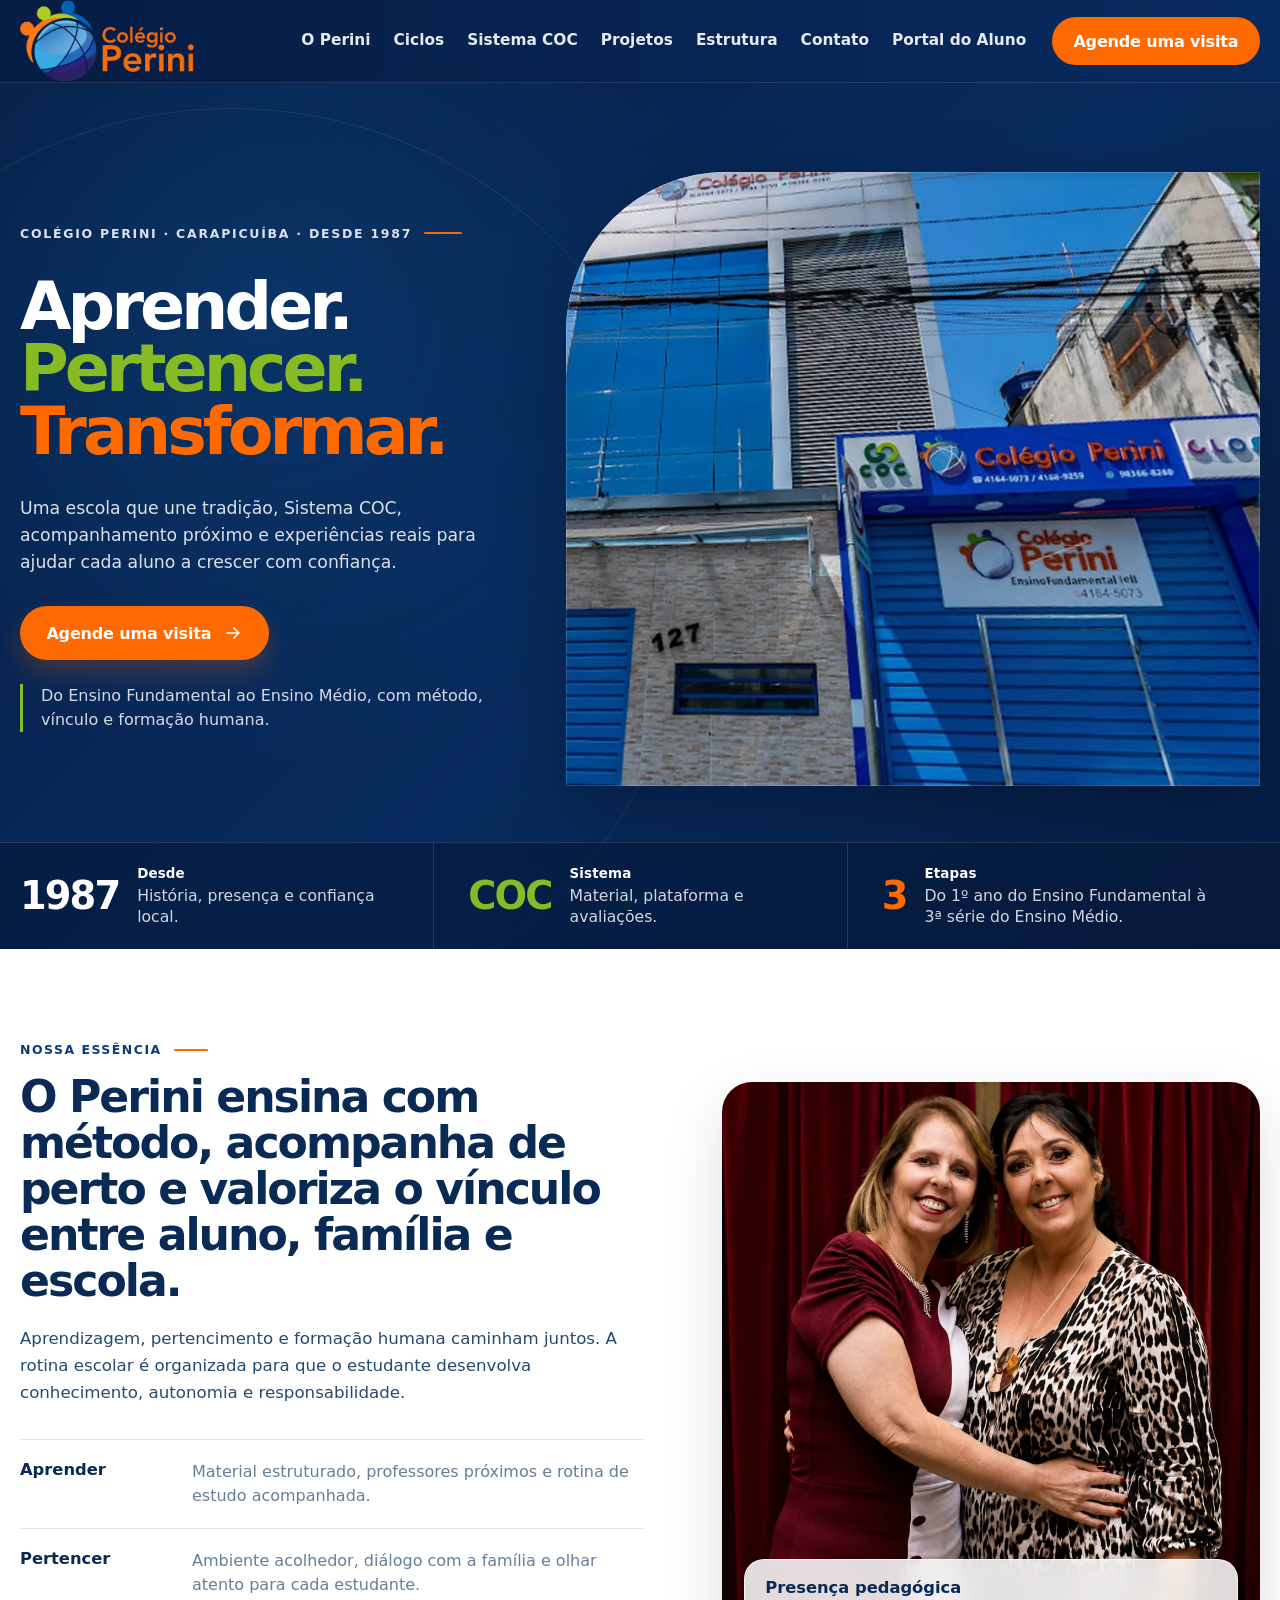
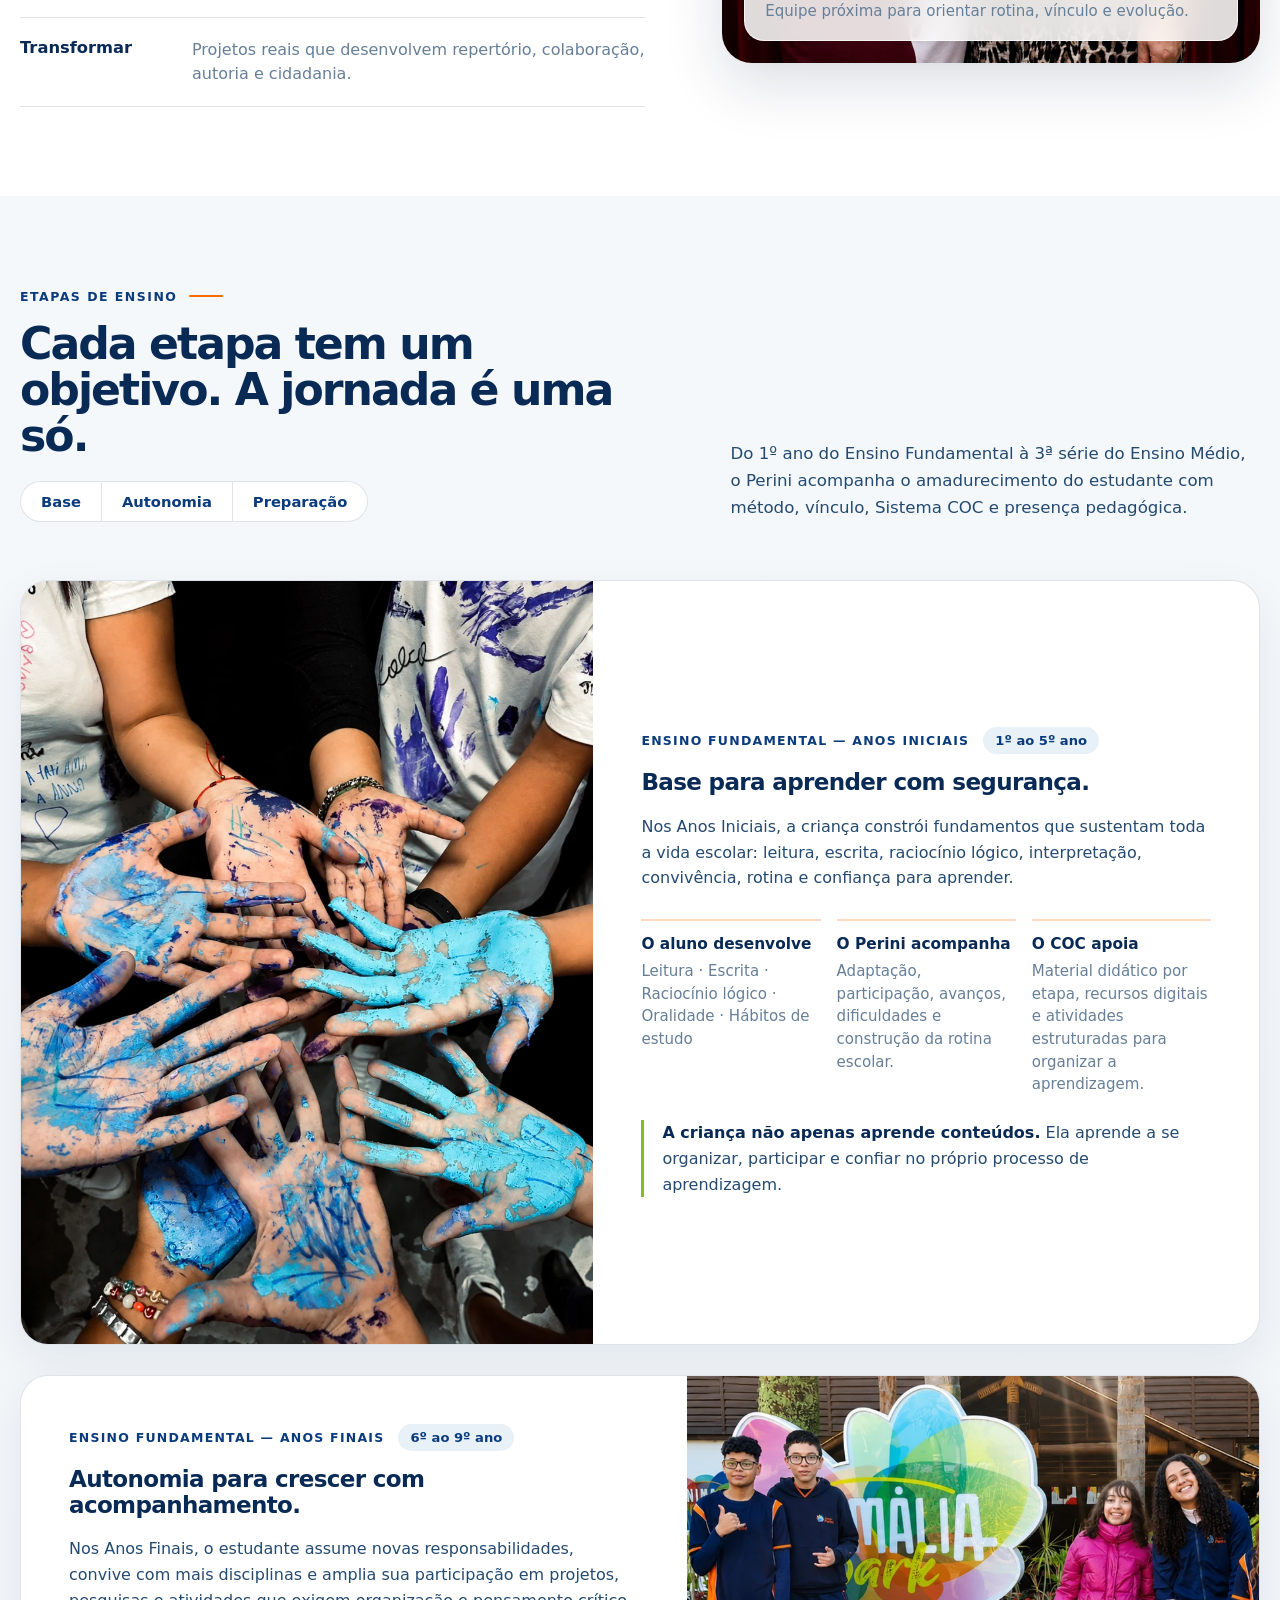
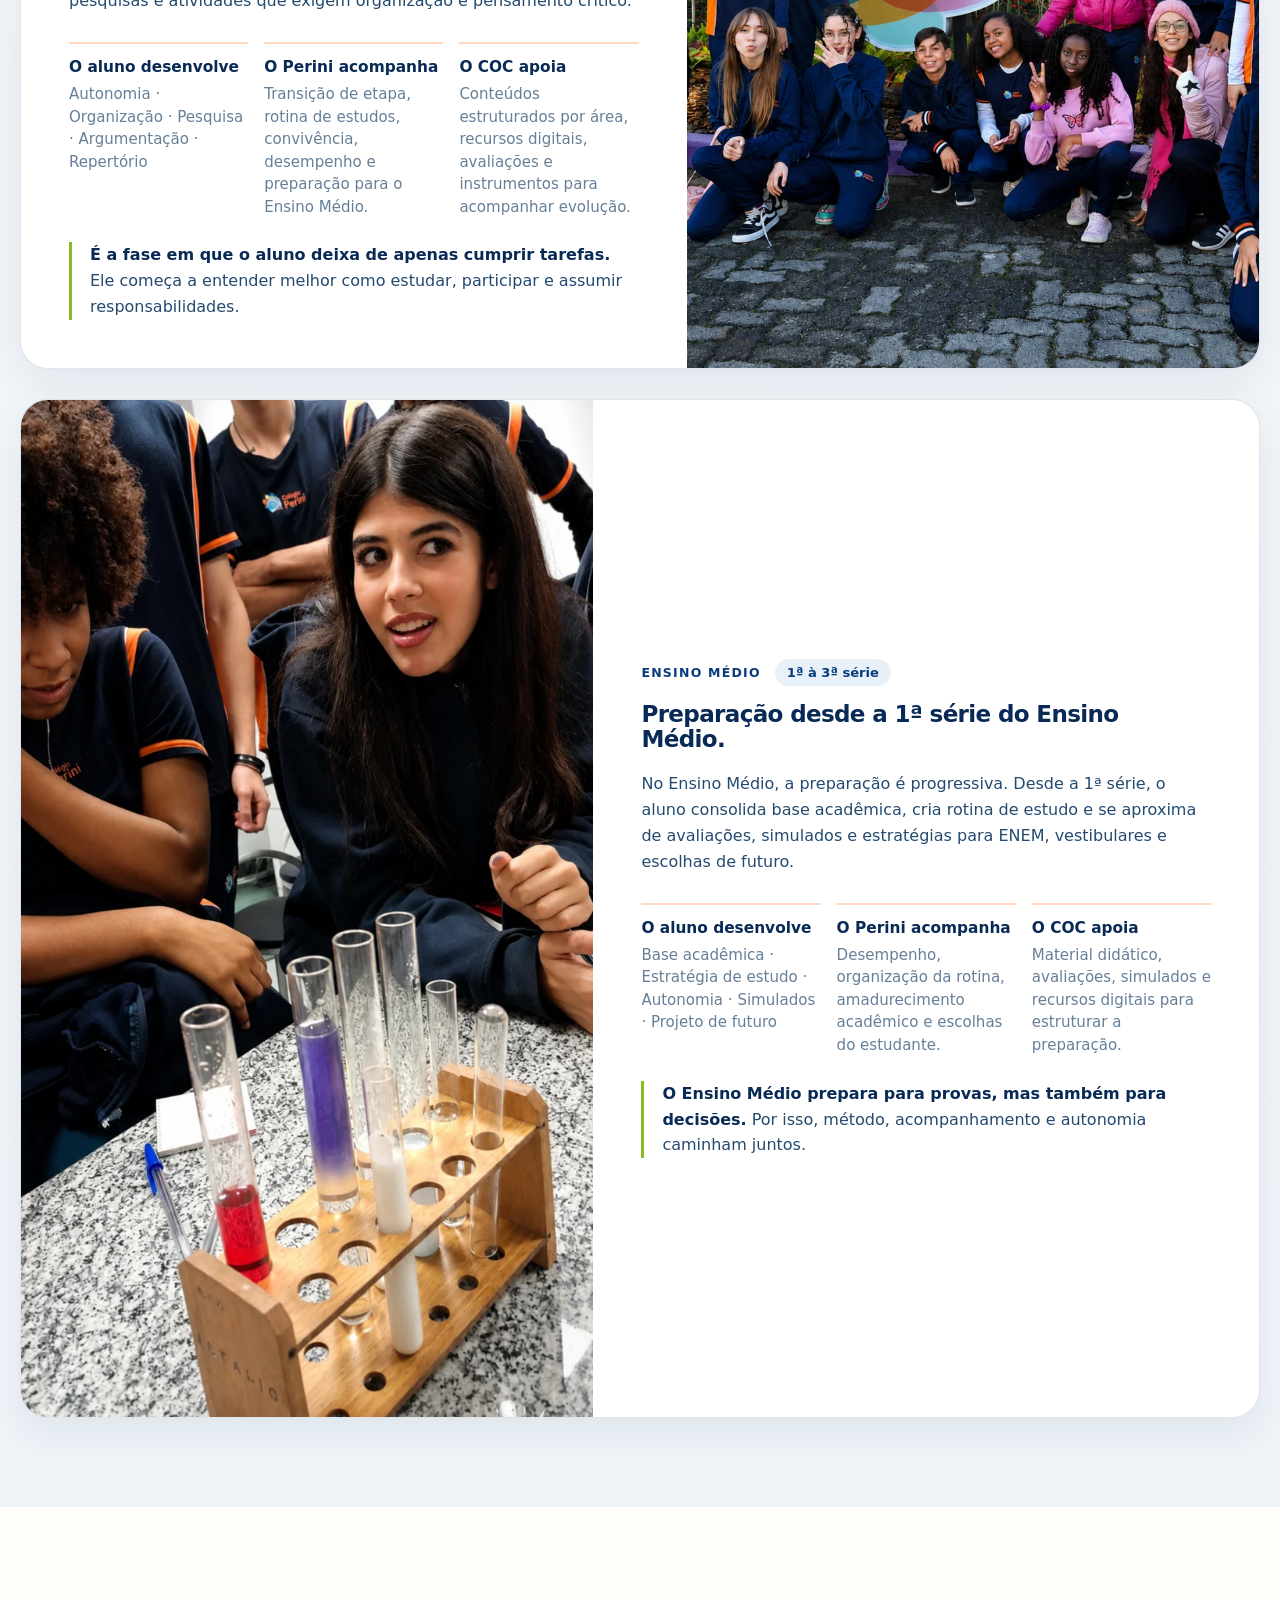
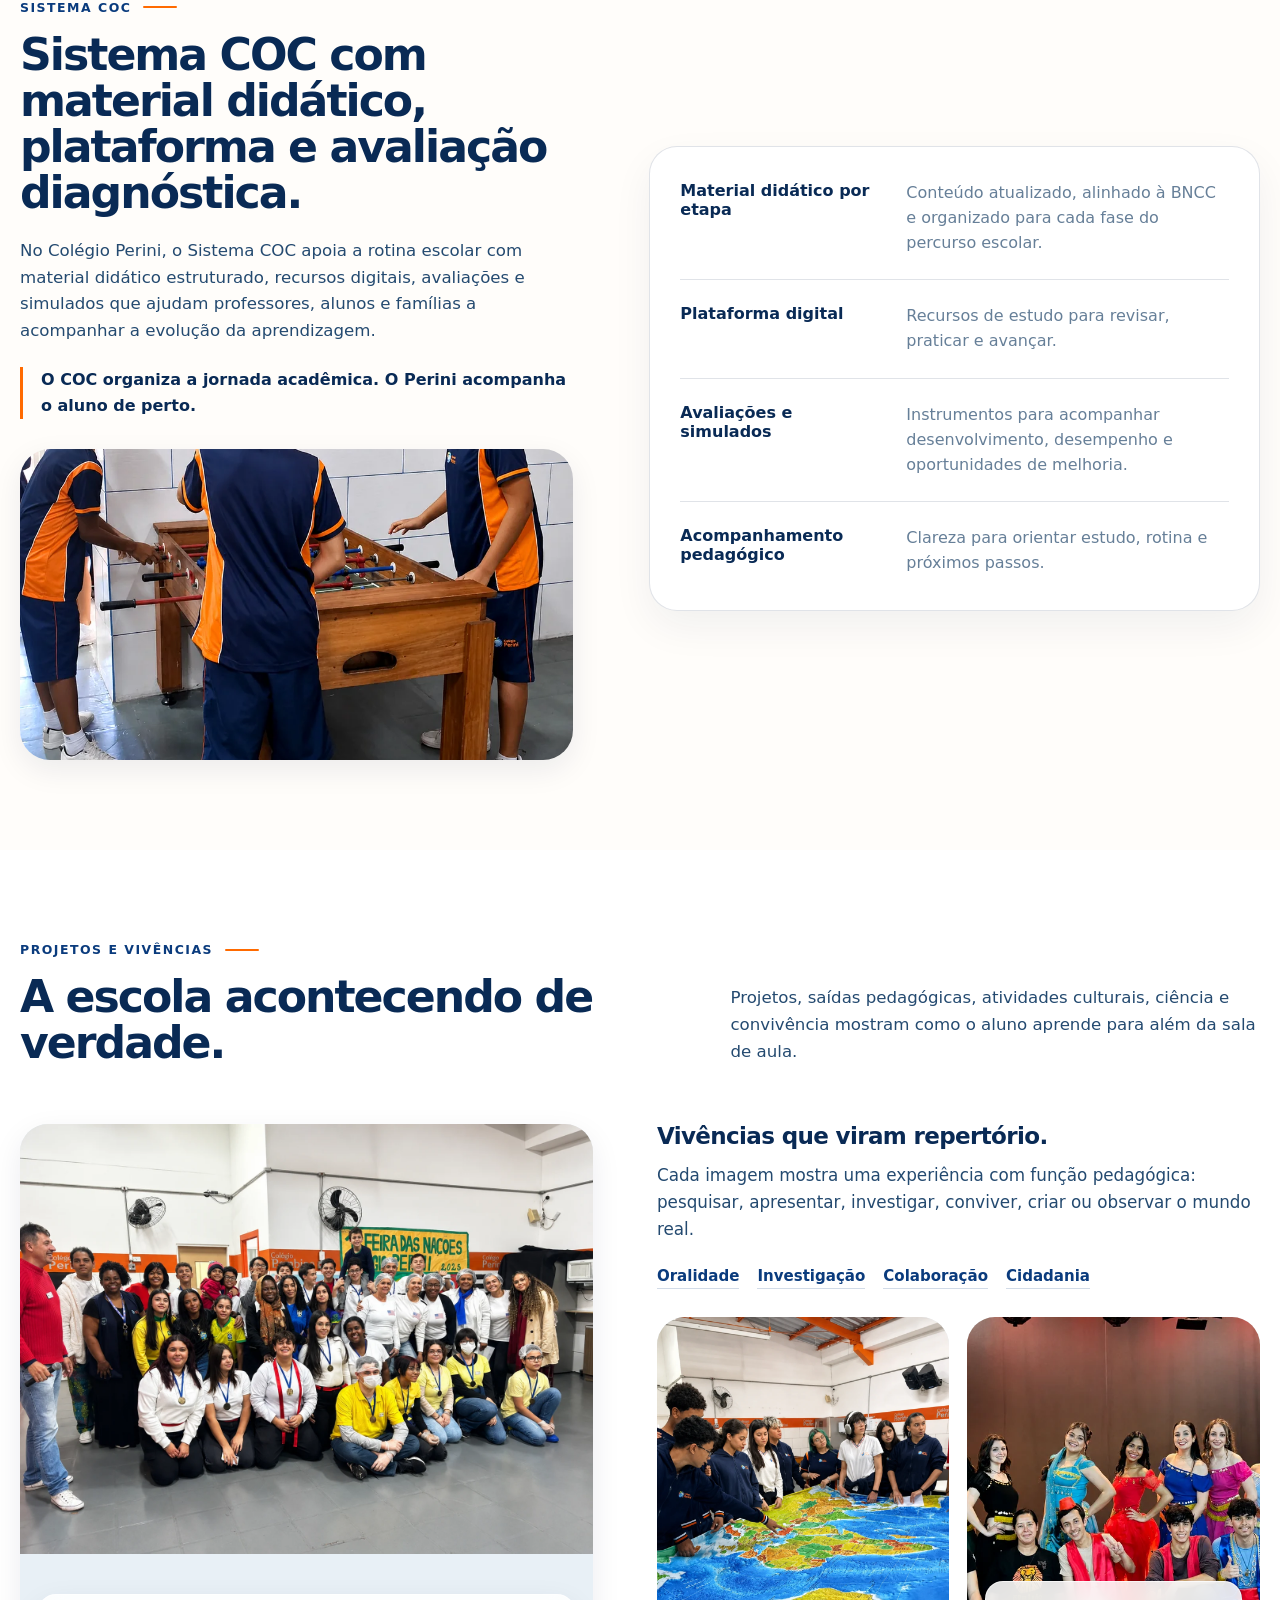
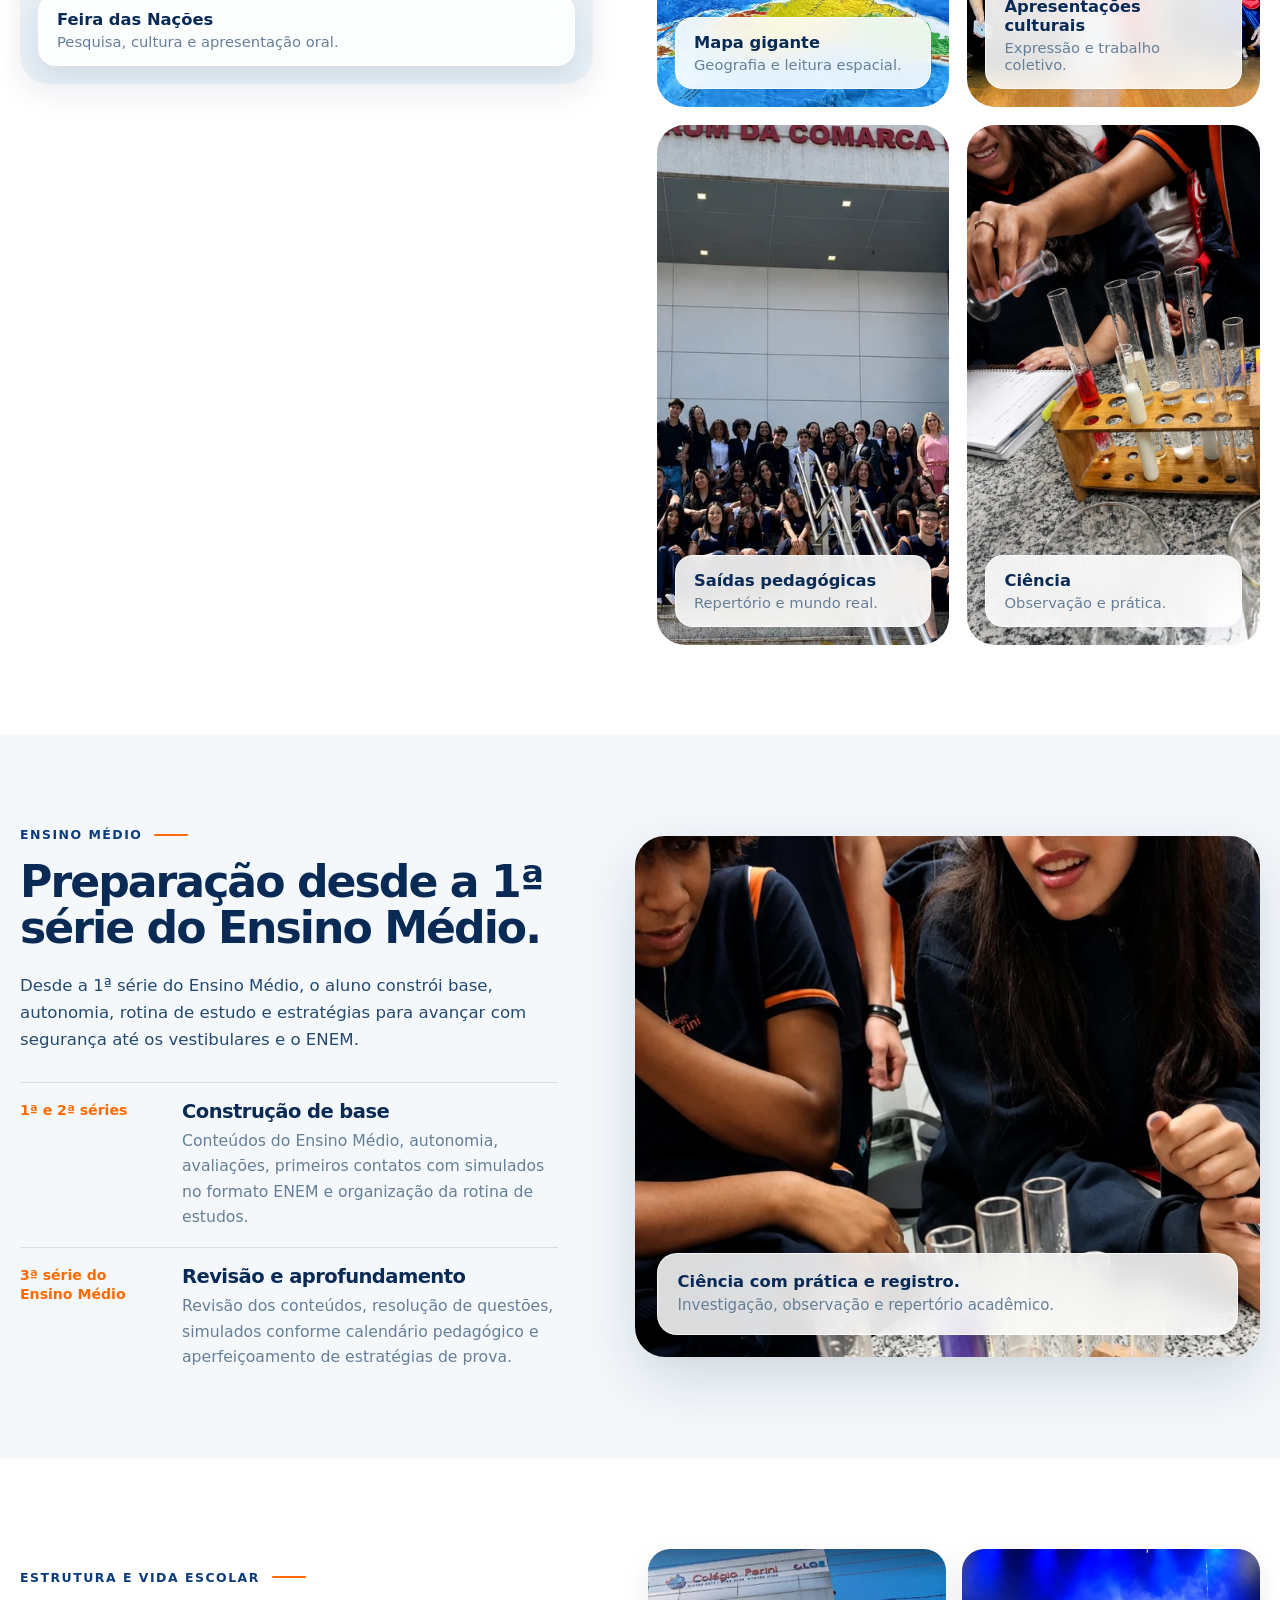
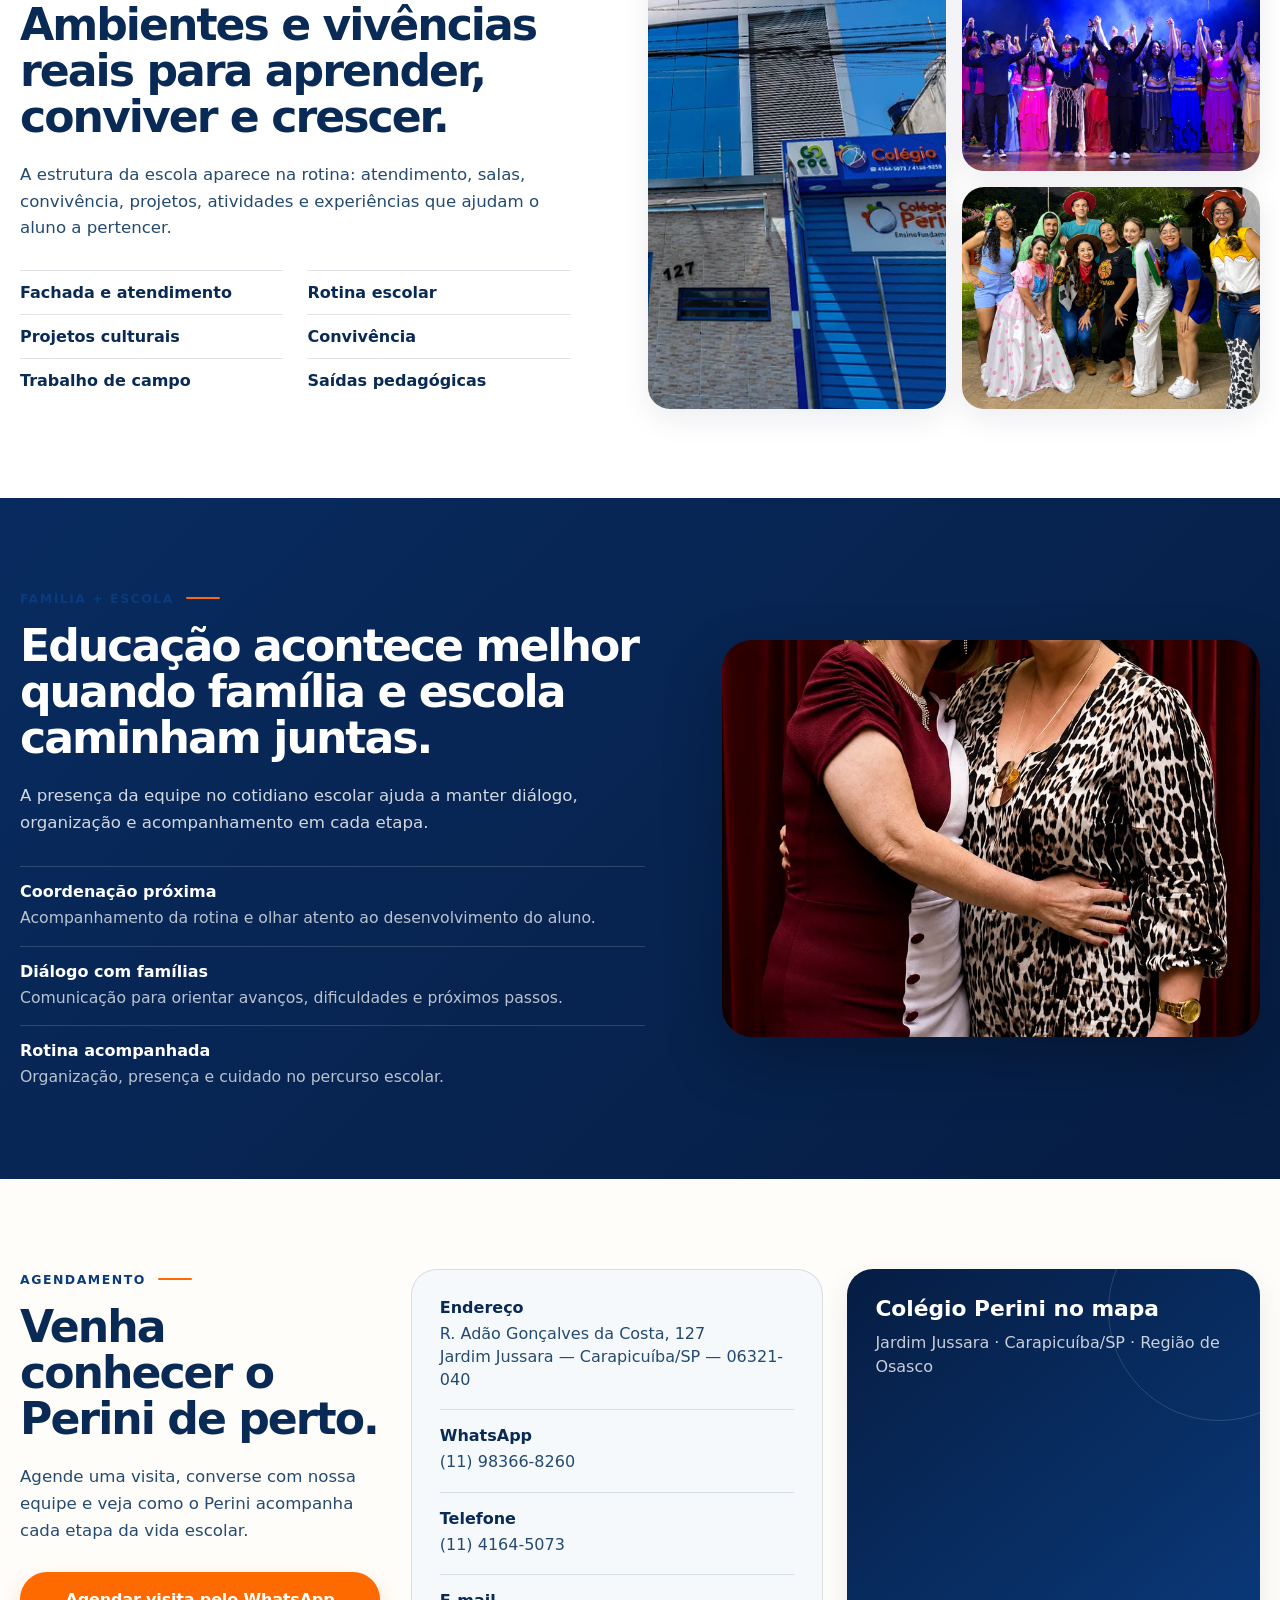
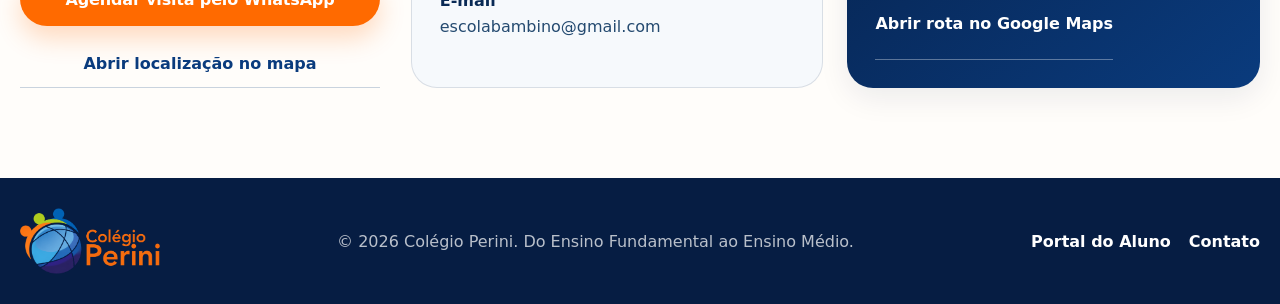
==== commit dfd7b142: "Add files via upload" ====
--- a/index.html
+++ b/index.html
@@ -1,365 +1,259 @@
-<!doctype html>
+<!DOCTYPE html>
+
 <html lang="pt-BR">
 <head>
-  <meta charset="utf-8">
-  <meta name="viewport" content="width=device-width, initial-scale=1">
-  <title>Colégio Perini | Escola Particular em Carapicuíba, Região de Osasco</title>
-  <meta name="description" content="Conheça o Colégio Perini, escola particular em Carapicuíba com Sistema COC, Ensino Fundamental, Ensino Médio, acompanhamento pedagógico e parceria com a família.">
-  <meta name="theme-color" content="#082f63">
-  <link rel="canonical" href="https://colegio-perini.vercel.app/">
-  <meta property="og:title" content="Colégio Perini | Aprender. Pertencer. Transformar.">
-  <meta property="og:description" content="Escola particular em Carapicuíba com Sistema COC, Ensino Fundamental, Ensino Médio, projetos reais e acompanhamento próximo.">
-  <meta property="og:type" content="website">
-  <meta property="og:url" content="https://colegio-perini.vercel.app/">
-  <meta property="og:image" content="https://colegio-perini.vercel.app/assets/social/og-perini.webp">
-  <meta name="twitter:card" content="summary_large_image">
-  <meta name="format-detection" content="telephone=yes">
-  <link rel="icon" href="assets/brand/logo-colegio-perini-cropped.png">
-  <link rel="preload" as="image" href="assets/hero/fachada-perini-desktop.webp" imagesrcset="assets/hero/fachada-perini-mobile.webp 900w, assets/hero/fachada-perini-desktop.webp 1600w" imagesizes="(max-width: 760px) 100vw, 48vw">
-  <link rel="stylesheet" href="css/perini.css">
-  <script type="application/ld+json">
-  {"@context":"https://schema.org","@type":"EducationalOrganization","name":"Colégio Perini","url":"https://colegio-perini.vercel.app/","address":{"@type":"PostalAddress","streetAddress":"R. Adão Gonçalves da Costa, 127","addressLocality":"Carapicuíba","addressRegion":"SP","postalCode":"06321-040","addressCountry":"BR"},"telephone":"+55 11 4164-5073","email":"escolabambino@gmail.com"}
-  </script>
+<meta charset="utf-8"/>
+<meta content="width=device-width, initial-scale=1" name="viewport"/>
+<title>Colégio Perini | Escola Particular em Carapicuíba, Região de Osasco</title>
+<meta content="Conheça o Colégio Perini, escola particular em Carapicuíba com Sistema COC, Ensino Fundamental, Ensino Médio, acompanhamento pedagógico e parceria com a família." name="description"/><link href="https://colegio-perini.vercel.app/" rel="canonical"/><meta content="Colégio Perini | Aprender. Pertencer. Transformar." property="og:title"/><meta content="Do Ensino Fundamental ao Ensino Médio, com Sistema COC, acompanhamento próximo e projetos reais." property="og:description"/><meta content="website" property="og:type"/><meta content="https://colegio-perini.vercel.app/" property="og:url"/><meta content="https://colegio-perini.vercel.app/assets/social/og-perini.webp" property="og:image"/><meta content="summary_large_image" name="twitter:card"/><meta content="Colégio Perini | Aprender. Pertencer. Transformar." name="twitter:title"/><meta content="Do Ensino Fundamental ao Ensino Médio, com Sistema COC, acompanhamento próximo e projetos reais." name="twitter:description"/><meta content="https://colegio-perini.vercel.app/assets/social/og-perini.webp" name="twitter:image"/><link href="assets/favicons/favicon-32.png" rel="icon" sizes="32x32" type="image/png"/><link href="assets/favicons/favicon-16.png" rel="icon" sizes="16x16" type="image/png"/><link href="assets/favicons/apple-touch-icon.png" rel="apple-touch-icon"/><link href="manifest.webmanifest" rel="manifest"/><meta content="#06234f" name="theme-color"/>
+
+
+
+<link href="css/perini.css" rel="stylesheet"/>
 </head>
 <body>
-  <a class="skip-link" href="#conteudo">Pular para o conteúdo</a>
-
-  <svg class="svg-sprite" aria-hidden="true" focusable="false">
-    <symbol id="icon-school" viewBox="0 0 48 48"><path d="M6 20 24 9l18 11"/><path d="M10 20v19h28V20"/><path d="M20 39V27h8v12"/><path d="M15 24h5M28 24h5"/></symbol>
-    <symbol id="icon-book" viewBox="0 0 48 48"><path d="M8 10h13c4 0 7 3 7 7v21c0-4-3-7-7-7H8z"/><path d="M40 10H27c-4 0-7 3-7 7v21c0-4 3-7 7-7h13z"/><path d="M24 14v24"/></symbol>
-    <symbol id="icon-route" viewBox="0 0 48 48"><circle cx="12" cy="13" r="5"/><circle cx="36" cy="35" r="5"/><path d="M16 16c13 2 20 3 20 9 0 5-6 6-14 8"/></symbol>
-    <symbol id="icon-target" viewBox="0 0 48 48"><circle cx="24" cy="24" r="17"/><circle cx="24" cy="24" r="10"/><circle cx="24" cy="24" r="3"/><path d="M24 3v8M24 37v8M3 24h8M37 24h8"/></symbol>
-    <symbol id="icon-family" viewBox="0 0 48 48"><circle cx="18" cy="16" r="5"/><circle cx="31" cy="15" r="4"/><path d="M8 38c2-8 6-12 10-12s8 4 10 12"/><path d="M24 36c2-6 5-9 8-9s6 3 8 9"/></symbol>
-    <symbol id="icon-science" viewBox="0 0 48 48"><path d="M18 8v13L9 38c-1 2 1 4 3 4h24c2 0 4-2 3-4l-9-17V8"/><path d="M16 8h16M17 31h14"/><path d="M20 25h8"/></symbol>
-    <symbol id="icon-map" viewBox="0 0 48 48"><path d="M7 13l11-5 12 5 11-5v27l-11 5-12-5-11 5z"/><path d="M18 8v27M30 13v27"/></symbol>
-    <symbol id="icon-palette" viewBox="0 0 48 48"><path d="M24 6C14 6 6 13 6 23s7 18 18 18h4c3 0 5-2 5-5 0-2-1-4-3-5h-3c-2 0-3-1-3-3s1-3 3-3h4c6 0 11-4 11-9 0-6-8-10-18-10Z"/><circle cx="16" cy="20" r="2"/><circle cx="23" cy="15" r="2"/><circle cx="31" cy="19" r="2"/><circle cx="18" cy="29" r="2"/></symbol>
-    <symbol id="icon-pin" viewBox="0 0 48 48"><path d="M24 44s15-14 15-26A15 15 0 0 0 9 18c0 12 15 26 15 26Z"/><circle cx="24" cy="18" r="5"/></symbol>
-    <symbol id="icon-calendar" viewBox="0 0 48 48"><rect x="8" y="11" width="32" height="29" rx="4"/><path d="M15 7v8M33 7v8M8 20h32"/><path d="M16 27h5M27 27h5M16 34h5"/></symbol>
-    <symbol id="icon-check" viewBox="0 0 48 48"><path d="m10 25 9 9 19-21"/></symbol>
-  </svg>
-
-  <header class="site-header">
-    <div class="container nav">
-      <a class="brand" href="#inicio" aria-label="Colégio Perini - início">
-        <img src="assets/brand/logo-colegio-perini-cropped.webp" alt="Colégio Perini" width="180" height="62">
-      </a>
-      <nav class="desktop-nav" aria-label="Navegação principal">
-        <a href="#perini">O Perini</a>
-        <a href="#ensino">Ensino</a>
-        <a href="#coc">Sistema COC</a>
-        <a href="#projetos">Projetos</a>
-        <a href="#estrutura">Estrutura</a>
-        <a href="#contato">Contato</a>
-        <a href="https://portal.coc.com.br/" target="_blank" rel="noopener">Portal do Aluno</a>
-        <a class="btn btn-primary btn-small" href="https://wa.me/5511983668260?text=Ol%C3%A1!%20Conheci%20o%20Col%C3%A9gio%20Perini%20pelo%20site%20e%20gostaria%20de%20agendar%20uma%20visita." target="_blank" rel="noopener">Agende uma visita</a>
-      </nav>
-      <button id="menu-toggle" class="menu-toggle" aria-label="Abrir menu" aria-expanded="false"><span></span></button>
-    </div>
-  </header>
-
-  <aside id="mobile-menu" class="mobile-menu" aria-label="Menu mobile">
-    <nav>
-      <a class="mobile-link" href="#perini">O Perini</a>
-      <a class="mobile-link" href="#ensino">Ensino</a>
-      <a class="mobile-link" href="#coc">Sistema COC</a>
-      <a class="mobile-link" href="#projetos">Projetos e vivências</a>
-      <a class="mobile-link" href="#ensino-medio">Ensino Médio</a>
-      <a class="mobile-link" href="#estrutura">Estrutura</a>
-      <a class="mobile-link" href="#contato">Contato</a>
-      <a class="mobile-link" href="https://portal.coc.com.br/" target="_blank" rel="noopener">Portal do Aluno</a>
-    </nav>
-    <div class="mobile-cta">
-      <a class="btn btn-primary" href="https://wa.me/5511983668260?text=Ol%C3%A1!%20Conheci%20o%20Col%C3%A9gio%20Perini%20pelo%20site%20e%20gostaria%20de%20agendar%20uma%20visita." target="_blank" rel="noopener">Agende uma visita</a>
-    </div>
-  </aside>
-
-  <main id="conteudo">
-    <section id="inicio" class="hero hero-turbo">
-      <div class="container hero-grid">
-        <div class="hero-copy">
-          <div class="kicker">Colégio Perini · Carapicuíba · Desde 1987</div>
-          <h1><span>Aprender.</span><span>Pertencer.</span><span>Transformar.</span></h1>
-          <p>Uma escola que une tradição, Sistema COC, acompanhamento próximo e experiências reais para desenvolver cada aluno com segurança, autonomia e propósito.</p>
-          <div class="hero-actions hero-actions-single">
-            <a class="btn btn-primary" href="https://wa.me/5511983668260?text=Ol%C3%A1!%20Conheci%20o%20Col%C3%A9gio%20Perini%20pelo%20site%20e%20gostaria%20de%20agendar%20uma%20visita." target="_blank" rel="noopener"><span>Agende uma visita</span><span class="btn-arrow" aria-hidden="true">→</span></a>
-          </div>
-          <p class="hero-support">Do Ensino Fundamental ao Ensino Médio, com método, vínculo e formação humana.</p>
-        </div>
-        <figure class="hero-media photo-safe photo-fachada">
-          <picture>
-            <source media="(max-width: 760px)" srcset="assets/hero/fachada-perini-mobile.webp">
-            <img src="assets/hero/fachada-perini-desktop.webp" alt="Fachada do Colégio Perini em Carapicuíba" width="1600" height="1000" loading="eager">
-          </picture>
-          <figcaption><strong>Tradição com presença.</strong><span>Uma escola próxima das famílias da região desde 1987.</span></figcaption>
-        </figure>
-      </div>
-    </section>
-
-    <section class="proof proof-compact proof-elegant" aria-label="Provas rápidas do Colégio Perini">
-      <div class="container proof-grid">
-        <article class="proof-item"><small>História</small><strong>Desde 1987</strong><span>Presença e confiança local.</span></article>
-        <article class="proof-item"><small>Jornada</small><strong>Da base ao Ensino Médio</strong><span>Acompanhamento em cada fase.</span></article>
-        <article class="proof-item"><small>Método</small><strong>Sistema COC</strong><span>Material, plataforma e avaliações.</span></article>
-        <article class="proof-item"><small>Vivência</small><strong>Projetos reais</strong><span>Ciência, cultura e mundo real.</span></article>
-      </div>
-    </section>
-
-    <section id="perini" class="section essence-section">
-      <div class="container essence-grid">
-        <div class="section-head no-margin">
-          <span class="kicker">Nossa essência</span>
-          <h2>O Perini ensina com método, acompanha de perto e valoriza o vínculo entre aluno, família e escola.</h2>
-          <p>Aprendizagem, pertencimento e formação humana caminham juntos. A rotina escolar é organizada para que o estudante desenvolva conhecimento, autonomia e responsabilidade.</p>
-        </div>
-        <div class="essence-cards">
-          <article class="essence-card"><h3>Aprender</h3><p>Material estruturado, professores próximos e rotina de estudo acompanhada.</p></article>
-          <article class="essence-card"><h3>Pertencer</h3><p>Ambiente acolhedor, diálogo com a família e olhar atento para cada estudante.</p></article>
-          <article class="essence-card"><h3>Transformar</h3><p>Projetos reais que desenvolvem repertório, colaboração, autoria e cidadania.</p></article>
-        </div>
-      </div>
-    </section>
-
-    <section id="ensino" class="section surface stages-section">
-      <div class="container">
-        <div class="section-head centered">
-          <span class="kicker">Etapas de ensino</span>
-          <h2>Cada etapa tem um objetivo. A jornada é uma só.</h2>
-          <p>Do 1º ano do Ensino Fundamental à 3ª série do Ensino Médio, o Perini acompanha o amadurecimento do estudante com método, vínculo, Sistema COC e presença pedagógica. A cada fase, mudam os desafios — e também a forma de orientar, desenvolver autonomia e preparar o próximo passo.</p>
-          <p class="section-bridge"><strong>Base → Autonomia → Preparação</strong></p>
-        </div>
-        <div class="stages-grid">
-          <article id="fundamental-1" class="stage-card stage-iniciais">
-            <figure class="stage-media photo-safe focal-center stage-photo-safe">
-              <picture>
-                <source media="(max-width: 760px)" srcset="assets/reais/colegio-perini-teatro-fundamental-mobile.webp">
-                <img src="assets/reais/colegio-perini-teatro-fundamental.webp" alt="Alunos do Colégio Perini em atividade de teatro e expressão nos Anos Iniciais" width="1254" height="1254" loading="lazy">
-              </picture>
-            </figure>
-            <div class="stage-copy">
-              <div class="stage-titleline"><span class="stage-mark">Base</span><div><small>Ensino Fundamental — Anos Iniciais</small><div class="years">1º ao 5º ano</div></div></div>
-              <h3>Base para aprender com segurança.</h3>
-              <p>Nos Anos Iniciais, a criança constrói fundamentos que sustentam toda a vida escolar: leitura, escrita, raciocínio lógico, interpretação, convivência, rotina e confiança para aprender.</p>
-              <p class="stage-keyline">Leitura · Escrita · Rotina</p>
-              <dl class="stage-detail-grid">
-                <div><dt>O aluno desenvolve</dt><dd>Leitura · Escrita · Raciocínio lógico · Oralidade · Hábitos de estudo</dd></div>
-                <div><dt>O Perini acompanha</dt><dd>Adaptação, participação, avanços, dificuldades e construção da rotina escolar.</dd></div>
-                <div><dt>O COC apoia</dt><dd>Material didático por etapa, recursos digitais e atividades estruturadas para organizar a aprendizagem.</dd></div>
-              </dl>
-              <div class="stage-proof"><strong>Aqui, a criança não apenas aprende conteúdos.</strong><span>Ela aprende a se organizar, participar e confiar no próprio processo de aprendizagem.</span></div>
-            </div>
-          </article>
-
-          <article id="fundamental-2" class="stage-card reverse stage-finais">
-            <figure class="stage-media photo-safe focal-center stage-photo-safe">
-              <picture>
-                <source media="(max-width: 760px)" srcset="assets/reais/colegio-perini-trabalho-de-campo-mobile.webp">
-                <img src="assets/reais/colegio-perini-trabalho-de-campo.webp" alt="Alunos do Colégio Perini em trabalho de campo e aprendizagem fora da sala" width="1254" height="1254" loading="lazy">
-              </picture>
-            </figure>
-            <div class="stage-copy">
-              <div class="stage-titleline"><span class="stage-mark">Autonomia</span><div><small>Ensino Fundamental — Anos Finais</small><div class="years">6º ao 9º ano</div></div></div>
-              <h3>Autonomia para crescer com acompanhamento.</h3>
-              <p>Nos Anos Finais, o estudante assume novas responsabilidades, convive com mais disciplinas e amplia sua participação em projetos, pesquisas e atividades que exigem organização e pensamento crítico.</p>
-              <p class="stage-keyline">Pesquisa · Responsabilidade · Repertório</p>
-              <dl class="stage-detail-grid">
-                <div><dt>O aluno desenvolve</dt><dd>Autonomia · Organização · Pesquisa · Argumentação · Repertório</dd></div>
-                <div><dt>O Perini acompanha</dt><dd>Transição de etapa, rotina de estudos, convivência, desempenho e preparação para o Ensino Médio.</dd></div>
-                <div><dt>O COC apoia</dt><dd>Conteúdos estruturados por área, recursos digitais, avaliações e instrumentos para acompanhar evolução.</dd></div>
-              </dl>
-              <div class="stage-proof"><strong>É a fase em que o aluno deixa de apenas cumprir tarefas.</strong><span>Ele começa a entender melhor como estudar, participar e assumir responsabilidades.</span></div>
-            </div>
-          </article>
-
-          <article id="ensino-medio-card" class="stage-card featured stage-medio">
-            <figure class="stage-media photo-safe focal-center stage-photo-safe">
-              <picture>
-                <source media="(max-width: 760px)" srcset="assets/reais/novas/ciencia-laboratorio.webp">
-                <img src="assets/reais/novas/ciencia-laboratorio.webp" alt="Estudante do Colégio Perini em atividade prática de laboratório" width="732" height="1300" loading="lazy">
-              </picture>
-            </figure>
-            <div class="stage-copy">
-              <div class="stage-titleline"><span class="stage-mark">Preparação</span><div><small>Ensino Médio</small><div class="years">1ª à 3ª série</div></div></div>
-              <h3>Preparação desde a 1ª série do Ensino Médio.</h3>
-              <p>No Ensino Médio, a preparação é progressiva. Desde a 1ª série, o aluno consolida base acadêmica, cria rotina de estudo e se aproxima de avaliações, simulados e estratégias para ENEM, vestibulares e escolhas de futuro.</p>
-              <div class="keyword-row" aria-label="Palavras-chave do Ensino Médio"><span>Simulados</span><span>Estratégia</span><span>Futuro</span></div>
-              <dl class="stage-detail-grid">
-                <div><dt>O aluno desenvolve</dt><dd>Base acadêmica · Estratégia de estudo · Autonomia · Simulados · Projeto de futuro</dd></div>
-                <div><dt>O Perini acompanha</dt><dd>Desempenho, organização da rotina, amadurecimento acadêmico e escolhas do estudante.</dd></div>
-                <div><dt>O COC apoia</dt><dd>Material didático, avaliações, simulados e recursos digitais para estruturar a preparação.</dd></div>
-              </dl>
-              <div class="stage-proof"><strong>O Ensino Médio precisa preparar para provas, mas também para decisões.</strong><span>Por isso, método, acompanhamento e autonomia caminham juntos.</span></div>
-            </div>
-          </article>
-        </div>
-      </div>
-    </section>
-
-    <section id="coc" class="section coc-section">
-      <div class="container coc-grid">
-        <div class="coc-copy">
-          <span class="kicker">Sistema COC</span>
-          <h2>Sistema COC com material didático, plataforma e avaliação diagnóstica.</h2>
-          <p>No Colégio Perini, o Sistema COC apoia a rotina escolar com material didático estruturado, recursos digitais, avaliações e simulados que ajudam professores, alunos e famílias a acompanhar a evolução da aprendizagem.</p>
-          <p class="coc-synthesis">O COC organiza a jornada acadêmica. O Perini acompanha o aluno de perto.</p>
-        </div>
-        <div class="coc-cards" aria-label="Recursos do Sistema COC no Colégio Perini">
-          <article><strong>Material didático por etapa</strong><span>Conteúdo atualizado, alinhado à BNCC e organizado para cada fase do percurso escolar.</span></article>
-          <article><strong>Plataforma digital</strong><span>Recursos de estudo para revisar, praticar e avançar.</span></article>
-          <article><strong>Avaliações e simulados</strong><span>Instrumentos para acompanhar desenvolvimento, desempenho e oportunidades de melhoria.</span></article>
-          <article><strong>Acompanhamento pedagógico</strong><span>Clareza para orientar estudo, rotina e próximos passos.</span></article>
-        </div>
-      </div>
-    </section>
-
-    <section id="projetos" class="section projects-section surface">
-      <div class="container projects-intro">
-        <div class="section-head no-margin">
-          <span class="kicker">Projetos e vivências</span>
-          <h2>A escola acontecendo de verdade.</h2>
-          <p>Projetos, saídas pedagógicas, atividades culturais, ciência e convivência mostram como o aluno aprende para além da sala de aula.</p>
-          <p class="section-proof-line">Aqui, a vivência não entra como enfeite: ela mostra pesquisa, autoria, convivência e repertório em ação.</p>
-        </div>
-      </div>
-
-      <div class="container gallery-wrap" aria-label="Galeria de vivências do Colégio Perini">
-        <div class="gallery-head">
-          <h3>Vivências que viram repertório.</h3>
-          <p>Cada imagem mostra uma experiência com função pedagógica: pesquisar, apresentar, investigar, conviver, criar ou observar o mundo real.</p>
-        </div>
-        <div class="editorial-gallery">
-          <figure class="gallery-item large photo-safe gallery-feira">
-            <img src="assets/reais/novas/feira-das-nacoes.webp" alt="Alunos e equipe do Colégio Perini em projeto Feira das Nações" width="1448" height="1086" loading="lazy">
-            <figcaption><strong>Feira das Nações</strong><span>Pesquisa, cultura e apresentação oral.</span></figcaption>
-          </figure>
-          <figure class="gallery-item tall photo-safe gallery-lab">
-            <img src="assets/reais/novas/ciencia-laboratorio.webp" alt="Estudante do Colégio Perini em atividade prática de laboratório" width="732" height="1300" loading="lazy">
-            <figcaption><strong>Laboratório e investigação</strong><span>Observação, hipótese e prática científica.</span></figcaption>
-          </figure>
-          <figure class="gallery-item photo-safe gallery-mapa">
-            <img src="assets/reais/novas/mapa-gigante.webp" alt="Alunos do Colégio Perini em atividade com mapa gigante" width="975" height="1300" loading="lazy">
-            <figcaption><strong>Mapa gigante</strong><span>Geografia, leitura espacial e aprendizagem ativa.</span></figcaption>
-          </figure>
-          <figure class="gallery-item photo-safe gallery-animalia">
-            <img src="assets/reais/novas/animalia-grupo-misto.webp" alt="Alunos do Colégio Perini em saída pedagógica no Animalia Park" width="1600" height="900" loading="lazy">
-            <figcaption><strong>Saídas pedagógicas</strong><span>Repertório, convivência e mundo real.</span></figcaption>
-          </figure>
-          <figure class="gallery-item photo-safe gallery-teatro">
-            <img src="assets/reais/colegio-perini-teatro-palco-card.webp" alt="Alunos do Colégio Perini em apresentação cultural no palco" width="900" height="650" loading="lazy">
-            <figcaption><strong>Apresentações culturais</strong><span>Comunicação, expressão e trabalho coletivo.</span></figcaption>
-          </figure>
-          <figure class="gallery-item photo-safe gallery-arte">
-            <img src="assets/reais/novas/arte-maos.webp" alt="Mãos de alunos com tinta azul em atividade artística" width="975" height="1300" loading="lazy">
-            <figcaption><strong>Arte e autoria</strong><span>Criatividade, colaboração e expressão.</span></figcaption>
-          </figure>
-        </div>
-      </div>
-    </section>
-
-    <section id="ensino-medio" class="section high-school-section">
-      <div class="container high-school-grid">
-        <div class="high-school-copy">
-          <span class="kicker">Ensino Médio</span>
-          <h2>Preparação desde a 1ª série do Ensino Médio.</h2>
-          <p>Desde a 1ª série do Ensino Médio, o aluno constrói base, autonomia, rotina de estudo e estratégias para avançar com segurança até os vestibulares e o ENEM.</p>
-          <div class="phase-list">
-            <article><span class="visual-icon " aria-hidden="true"><svg><use href="#icon-book"></use></svg></span><span>1ª e 2ª séries</span><h3>Construção de base</h3><p>Conteúdos do Ensino Médio, autonomia, avaliações, primeiros contatos com simulados no formato ENEM e organização da rotina de estudos.</p></article>
-            <article><span class="visual-icon " aria-hidden="true"><svg><use href="#icon-target"></use></svg></span><span>3ª série do Ensino Médio</span><h3>Revisão e aprofundamento</h3><p>Revisão dos conteúdos, resolução de questões, simulados conforme calendário pedagógico e aperfeiçoamento de estratégias de prova.</p></article>
-          </div>
-          <div class="safe-note">Simulados COC e ENEM conforme calendário pedagógico.</div>
-        </div>
-        <figure class="high-school-photo photo-safe gallery-lab-detail">
-          <img src="assets/reais/novas/ciencia-detalhe.webp" alt="Experimento com tubos de ensaio em atividade científica no Colégio Perini" width="732" height="1300" loading="lazy">
-          <figcaption><strong>Ciência com prática e registro.</strong><span>Investigação, observação e repertório acadêmico no Ensino Médio.</span></figcaption>
-        </figure>
-      </div>
-    </section>
-
-    <section class="section team-section surface-blue">
-      <div class="container team-grid">
-        <div class="team-copy">
-          <span class="kicker">Direção e equipe</span>
-          <h2>Direção presente e equipe próxima.</h2>
-          <p>A presença da equipe no cotidiano escolar ajuda a manter diálogo, organização e acompanhamento em cada etapa.</p>
-          <div class="commitment-grid">
-            <article><strong>Coordenação próxima</strong><span>Rotina acompanhada com cuidado.</span></article>
-            <article><strong>Diálogo com famílias</strong><span>Parceria para orientar cada etapa.</span></article>
-            <article><strong>Olhar atento</strong><span>Cada estudante é acompanhado em sua jornada.</span></article>
-          </div>
-        </div>
-        <figure class="team-photo photo-safe team-lideranca">
-          <img src="assets/reais/novas/lideranca-dupla.webp" alt="Equipe de liderança do Colégio Perini em retrato institucional" width="975" height="1300" loading="lazy">
-          <figcaption><strong>História e proximidade.</strong><span>Uma escola feita por pessoas presentes.</span></figcaption>
-        </figure>
-      </div>
-    </section>
-
-    <section id="estrutura" class="section structure-section">
-      <div class="container structure-grid">
-        <div class="structure-copy">
-          <span class="kicker">Estrutura e vida escolar</span>
-          <h2>Ambientes e vivências reais para aprender, conviver e crescer.</h2>
-          <p>A estrutura da escola aparece na rotina: atendimento, salas, convivência, projetos, atividades e experiências que ajudam o aluno a pertencer.</p>
-          <ul><li>Fachada e atendimento</li><li>Rotina escolar</li><li>Projetos culturais</li><li>Convivência</li><li>Trabalho de campo</li><li>Saídas pedagógicas</li></ul>
-        </div>
-        <div class="structure-photos">
-          <figure class="photo-safe structure-convivencia"><img src="assets/reais/colegio-perini-convivencia-card.webp" alt="Alunos do Colégio Perini em momento de convivência escolar" width="900" height="650" loading="lazy"><figcaption>Convivência escolar</figcaption></figure>
-          <figure class="photo-safe structure-campo"><img src="assets/reais/colegio-perini-trabalho-de-campo-card.webp" alt="Alunos do Colégio Perini em trabalho de campo" width="900" height="650" loading="lazy"><figcaption>Trabalho de campo</figcaption></figure>
-          <figure class="photo-safe structure-evento"><img src="assets/reais/colegio-perini-equipe-evento-card.webp" alt="Equipe do Colégio Perini em atividade cultural com alunos" width="900" height="650" loading="lazy"><figcaption>Equipe envolvida</figcaption></figure>
-        </div>
-      </div>
-    </section>
-
-    <section class="section family-section surface">
-      <div class="container family-box">
-        <div>
-          <span class="kicker">Família + escola</span>
-          <h2>Família e escola no mesmo caminho.</h2>
-          <p>Acompanhamento próximo, diálogo e parceria fortalecem o desenvolvimento de cada aluno. A melhor escolha acontece quando a família conhece a rotina e entende como a escola acompanha cada etapa.</p><p class="section-proof-line family-proof-line">A visita presencial ajuda a família a sentir o ambiente, conhecer a equipe e entender a rotina escolar de perto.</p>
-        </div>
-      </div>
-    </section>
-
-    <section id="contato" class="section contact-section">
-      <div class="container contact-final-grid">
-        <div class="contact-copy">
-          <span class="kicker">Contato</span>
-          <h2>Venha conhecer o Perini de perto.</h2>
-          <p>Agende uma visita, converse com nossa equipe e veja como o Perini acompanha cada etapa da vida escolar.</p>
-          <div class="contact-actions">
-            <a class="btn btn-primary" href="https://wa.me/5511983668260?text=Ol%C3%A1!%20Conheci%20o%20Col%C3%A9gio%20Perini%20pelo%20site%20e%20gostaria%20de%20agendar%20uma%20visita." target="_blank" rel="noopener">Agendar visita pelo WhatsApp</a>
-            <a class="btn btn-secondary" href="https://www.google.com/maps/search/?api=1&query=R.+Ad%C3%A3o+Gon%C3%A7alves+da+Costa,+127,+Jardim+Jussara,+Carapicu%C3%ADba,+SP,+06321-040" target="_blank" rel="noopener">Abrir localização no mapa</a>
-          </div>
-        </div>
-        <address class="contact-card">
-          <div><small>Endereço</small><span>R. Adão Gonçalves da Costa, 127<br>Jardim Jussara — Carapicuíba/SP — 06321-040</span></div>
-          <div><small>WhatsApp</small><a href="https://wa.me/5511983668260?text=Ol%C3%A1!%20Conheci%20o%20Col%C3%A9gio%20Perini%20pelo%20site%20e%20gostaria%20de%20agendar%20uma%20visita." target="_blank" rel="noopener">(11) 98366-8260</a></div>
-          <div><small>Telefone</small><a href="tel:+551141645073">(11) 4164-5073</a></div>
-          <div><small>E-mail</small><a href="mailto:escolabambino@gmail.com">escolabambino@gmail.com</a></div>
-        </address>
-        <a class="location-card location-card-premium" aria-label="Abrir localização do Colégio Perini no Google Maps" href="https://www.google.com/maps/search/?api=1&query=R.+Ad%C3%A3o+Gon%C3%A7alves+da+Costa,+127,+Jardim+Jussara,+Carapicu%C3%ADba,+SP,+06321-040" target="_blank" rel="noopener">
-          <span class="map-pin" aria-hidden="true"><svg><use href="#icon-pin"></use></svg></span>
-          <strong>Colégio Perini no mapa</strong>
-          <span>R. Adão Gonçalves da Costa, 127<br>Jardim Jussara · Carapicuíba/SP</span>
-          <em>Abrir rota no Google Maps</em>
-        </a>
-      </div>
-    </section>
-  </main>
-
-  <footer class="footer">
-    <div class="container footer-grid">
-      <div>
-        <img class="footer-logo" src="assets/brand/logo-colegio-perini-cropped.webp" alt="Colégio Perini" width="180" height="62">
-        <p>Educação com acolhimento, acompanhamento pedagógico e formação humana em Carapicuíba.</p>
-      </div>
-      <div><h3>O Perini</h3><a href="#perini">Nossa essência</a><a href="#projetos">Projetos</a><a href="#estrutura">Estrutura</a></div>
-      <div><h3>Ensino</h3><a href="#fundamental-1">Ensino Fundamental — Anos Iniciais</a><a href="#fundamental-2">Ensino Fundamental — Anos Finais</a><a href="#ensino-medio">Ensino Médio</a><a href="#coc">Sistema COC</a></div>
-      <div><h3>Contato</h3><a href="https://wa.me/5511983668260?text=Ol%C3%A1!%20Conheci%20o%20Col%C3%A9gio%20Perini%20pelo%20site%20e%20gostaria%20de%20agendar%20uma%20visita." target="_blank" rel="noopener">WhatsApp</a><a href="tel:+551141645073">Telefone</a><a href="https://portal.coc.com.br/" target="_blank" rel="noopener">Portal do Aluno</a></div>
-    </div>
-    <div class="container footer-bottom"><span>© <span id="year">2026</span> Colégio Perini.</span><span>Site institucional do Colégio Perini.</span></div>
-  </footer>
-
-  <nav class="sticky-mobile-cta" aria-label="Ações rápidas"><a href="https://wa.me/5511983668260?text=Ol%C3%A1!%20Conheci%20o%20Col%C3%A9gio%20Perini%20pelo%20site%20e%20gostaria%20de%20agendar%20uma%20visita." target="_blank" rel="noopener">Agendar visita</a><a href="https://wa.me/5511983668260?text=Ol%C3%A1!%20Gostaria%20de%20receber%20informa%C3%A7%C3%B5es%20sobre%20o%20Col%C3%A9gio%20Perini." target="_blank" rel="noopener">WhatsApp</a></nav>
-  <script src="js/site.js"></script>
+<header aria-label="Cabeçalho do site" class="site-header">
+<div class="container header-inner">
+<a aria-label="Colégio Perini" class="brand" href="#inicio">
+<img alt="Colégio Perini" height="414" src="assets/brand/logo-colegio-perini-cropped.webp" width="879"/>
+</a>
+<button aria-controls="menu-principal" aria-expanded="false" aria-label="Abrir menu" class="menu-toggle" type="button"><span></span></button>
+<nav aria-label="Menu principal" class="site-nav" id="menu-principal">
+<a href="#perini">O Perini</a>
+<a href="#ensino">Ciclos</a>
+<a href="#coc">Sistema COC</a>
+<a href="#projetos">Projetos</a>
+<a href="#estrutura">Estrutura</a>
+<a href="#contato">Contato</a>
+<a data-portal="" href="https://portal.coc.com.br/" rel="noopener" target="_blank">Portal do Aluno</a>
+</nav>
+<a class="cta header-cta" data-whatsapp="" href="https://wa.me/5511983668260?text=Ol%C3%A1!%20Conheci%20o%20Col%C3%A9gio%20Perini%20pelo%20site%20e%20gostaria%20de%20agendar%20uma%20visita." rel="noopener" target="_blank">Agende uma visita</a>
+</div>
+</header>
+<main>
+<section class="hero" id="inicio">
+<div class="container hero-grid">
+<div class="hero-copy">
+<div class="hero-kicker">Colégio Perini · Carapicuíba · Desde 1987</div>
+<h1><span class="title-word">Aprender.</span><span class="title-word">Pertencer.</span><span class="title-word">Transformar.</span></h1>
+<p>Uma escola que une tradição, Sistema COC, acompanhamento próximo e experiências reais para ajudar cada aluno a crescer com confiança.</p>
+<div class="hero-actions">
+<a class="cta" data-whatsapp="" href="https://wa.me/5511983668260?text=Ol%C3%A1!%20Conheci%20o%20Col%C3%A9gio%20Perini%20pelo%20site%20e%20gostaria%20de%20agendar%20uma%20visita." rel="noopener" target="_blank">Agende uma visita
+              <svg aria-hidden="true" fill="none" viewBox="0 0 24 24"><path d="M5 12h14m-6-6 6 6-6 6" stroke="currentColor" stroke-linecap="round" stroke-linejoin="round" stroke-width="2"></path></svg>
+</a>
+</div>
+<div class="hero-note">Do Ensino Fundamental ao Ensino Médio, com método, vínculo e formação humana.</div>
+</div>
+<div aria-label="Fachada do Colégio Perini" class="hero-media">
+<figure class="hero-photo">
+<picture>
+<source media="(max-width: 760px)" srcset="assets/hero/fachada-perini-mobile.webp"/>
+<img alt="Fachada do Colégio Perini em Carapicuíba" fetchpriority="high" height="1000" src="assets/hero/fachada-perini-desktop.webp" width="1600"/>
+</picture>
+</figure>
+</div>
+</div>
+<div aria-label="Destaques rápidos do Colégio Perini" class="hero-proof">
+<div class="container">
+<div class="proof-item"><b>1987</b><span><small>Desde</small>História, presença e confiança local.</span></div>
+<div class="proof-item"><b class="green">COC</b><span><small>Sistema</small>Material, plataforma e avaliações.</span></div>
+<div class="proof-item"><b class="orange">3</b><span><small>Etapas</small>Do 1º ano do Ensino Fundamental à 3ª série do Ensino Médio.</span></div>
+</div>
+</div>
+</section>
+<section class="section intro" id="perini">
+<div class="container intro-grid">
+<div class="intro-text">
+<span class="eyebrow">Nossa essência</span>
+<h2>O Perini ensina com método, acompanha de perto e valoriza o vínculo entre aluno, família e escola.</h2>
+<p class="lead">Aprendizagem, pertencimento e formação humana caminham juntos. A rotina escolar é organizada para que o estudante desenvolva conhecimento, autonomia e responsabilidade.</p>
+<div aria-label="Pilares da escola" class="principles">
+<div class="principle"><b>Aprender</b><p>Material estruturado, professores próximos e rotina de estudo acompanhada.</p></div>
+<div class="principle"><b>Pertencer</b><p>Ambiente acolhedor, diálogo com a família e olhar atento para cada estudante.</p></div>
+<div class="principle"><b>Transformar</b><p>Projetos reais que desenvolvem repertório, colaboração, autoria e cidadania.</p></div>
+</div>
+</div>
+<figure class="intro-media">
+<img alt="Direção e liderança pedagógica do Colégio Perini" height="1300" loading="lazy" src="assets/reais/novas/lideranca-dupla.webp" width="975"/>
+<figcaption class="caption-card"><strong>Presença pedagógica</strong><span>Equipe próxima para orientar rotina, vínculo e evolução.</span></figcaption>
+</figure>
+</div>
+</section>
+<section class="section journey" id="ensino">
+<div class="container">
+<div class="section-head">
+<div>
+<span class="eyebrow">Etapas de ensino</span>
+<h2>Cada etapa tem um objetivo. A jornada é uma só.</h2>
+<div aria-label="Progressão pedagógica" class="progress-line"><span>Base</span><span>Autonomia</span><span>Preparação</span></div>
+</div>
+<p class="lead">Do 1º ano do Ensino Fundamental à 3ª série do Ensino Médio, o Perini acompanha o amadurecimento do estudante com método, vínculo, Sistema COC e presença pedagógica.</p>
+</div>
+<div class="stage-list">
+<article class="stage">
+<figure class="stage-media initial"><img alt="Atividade de arte e autoria no Colégio Perini" height="1300" loading="lazy" src="assets/reais/novas/arte-maos.webp" width="975"/></figure>
+<div class="stage-content">
+<div class="stage-meta"><strong>Ensino Fundamental — Anos Iniciais</strong><span>1º ao 5º ano</span></div>
+<h3>Base para aprender com segurança.</h3>
+<p>Nos Anos Iniciais, a criança constrói fundamentos que sustentam toda a vida escolar: leitura, escrita, raciocínio lógico, interpretação, convivência, rotina e confiança para aprender.</p>
+<div class="stage-details">
+<div><strong>O aluno desenvolve</strong><p>Leitura · Escrita · Raciocínio lógico · Oralidade · Hábitos de estudo</p></div>
+<div><strong>O Perini acompanha</strong><p>Adaptação, participação, avanços, dificuldades e construção da rotina escolar.</p></div>
+<div><strong>O COC apoia</strong><p>Material didático por etapa, recursos digitais e atividades estruturadas para organizar a aprendizagem.</p></div>
+</div>
+<p class="stage-close"><strong>A criança não apenas aprende conteúdos.</strong> <span>Ela aprende a se organizar, participar e confiar no próprio processo de aprendizagem.</span></p>
+</div>
+</article>
+<article class="stage">
+<figure class="stage-media final"><img alt="Alunos em saída pedagógica do Colégio Perini" height="900" loading="lazy" src="assets/reais/novas/animalia-grupo-misto.webp" width="1600"/></figure>
+<div class="stage-content">
+<div class="stage-meta"><strong>Ensino Fundamental — Anos Finais</strong><span>6º ao 9º ano</span></div>
+<h3>Autonomia para crescer com acompanhamento.</h3>
+<p>Nos Anos Finais, o estudante assume novas responsabilidades, convive com mais disciplinas e amplia sua participação em projetos, pesquisas e atividades que exigem organização e pensamento crítico.</p>
+<div class="stage-details">
+<div><strong>O aluno desenvolve</strong><p>Autonomia · Organização · Pesquisa · Argumentação · Repertório</p></div>
+<div><strong>O Perini acompanha</strong><p>Transição de etapa, rotina de estudos, convivência, desempenho e preparação para o Ensino Médio.</p></div>
+<div><strong>O COC apoia</strong><p>Conteúdos estruturados por área, recursos digitais, avaliações e instrumentos para acompanhar evolução.</p></div>
+</div>
+<p class="stage-close"><strong>É a fase em que o aluno deixa de apenas cumprir tarefas.</strong> <span>Ele começa a entender melhor como estudar, participar e assumir responsabilidades.</span></p>
+</div>
+</article>
+<article class="stage">
+<figure class="stage-media medium"><img alt="Atividade de laboratório e investigação no Ensino Médio" height="1300" loading="lazy" src="assets/reais/novas/ciencia-laboratorio.webp" width="732"/></figure>
+<div class="stage-content">
+<div class="stage-meta"><strong>Ensino Médio</strong><span>1ª à 3ª série</span></div>
+<h3>Preparação desde a 1ª série do Ensino Médio.</h3>
+<p>No Ensino Médio, a preparação é progressiva. Desde a 1ª série, o aluno consolida base acadêmica, cria rotina de estudo e se aproxima de avaliações, simulados e estratégias para ENEM, vestibulares e escolhas de futuro.</p>
+<div class="stage-details">
+<div><strong>O aluno desenvolve</strong><p>Base acadêmica · Estratégia de estudo · Autonomia · Simulados · Projeto de futuro</p></div>
+<div><strong>O Perini acompanha</strong><p>Desempenho, organização da rotina, amadurecimento acadêmico e escolhas do estudante.</p></div>
+<div><strong>O COC apoia</strong><p>Material didático, avaliações, simulados e recursos digitais para estruturar a preparação.</p></div>
+</div>
+<p class="stage-close"><strong>O Ensino Médio prepara para provas, mas também para decisões.</strong> <span>Por isso, método, acompanhamento e autonomia caminham juntos.</span></p>
+</div>
+</article>
+</div>
+</div>
+</section>
+<section class="section coc" id="coc">
+<div class="container coc-grid">
+<div>
+<span class="eyebrow">Sistema COC</span>
+<h2>Sistema COC com material didático, plataforma e avaliação diagnóstica.</h2>
+<p class="lead">No Colégio Perini, o Sistema COC apoia a rotina escolar com material didático estruturado, recursos digitais, avaliações e simulados que ajudam professores, alunos e famílias a acompanhar a evolução da aprendizagem.</p>
+<p class="coc-synthesis">O COC organiza a jornada acadêmica. O Perini acompanha o aluno de perto.</p>
+<figure class="coc-photo"><img alt="Convivência e rotina escolar no Colégio Perini" height="650" loading="lazy" src="assets/reais/colegio-perini-convivencia-card.webp" width="900"/></figure>
+</div>
+<div aria-label="Recursos do Sistema COC no Colégio Perini" class="coc-list">
+<div class="coc-row"><strong>Material didático por etapa</strong><span>Conteúdo atualizado, alinhado à BNCC e organizado para cada fase do percurso escolar.</span></div>
+<div class="coc-row"><strong>Plataforma digital</strong><span>Recursos de estudo para revisar, praticar e avançar.</span></div>
+<div class="coc-row"><strong>Avaliações e simulados</strong><span>Instrumentos para acompanhar desenvolvimento, desempenho e oportunidades de melhoria.</span></div>
+<div class="coc-row"><strong>Acompanhamento pedagógico</strong><span>Clareza para orientar estudo, rotina e próximos passos.</span></div>
+</div>
+</div>
+</section>
+<section class="section projects" id="projetos">
+<div class="container">
+<div class="section-head">
+<div><span class="eyebrow">Projetos e vivências</span><h2>A escola acontecendo de verdade.</h2></div>
+<p class="lead">Projetos, saídas pedagógicas, atividades culturais, ciência e convivência mostram como o aluno aprende para além da sala de aula.</p>
+</div>
+<div class="project-grid">
+<figure class="project-feature"><img alt="Feira das Nações no Colégio Perini" height="1086" loading="lazy" src="assets/reais/novas/feira-das-nacoes.webp" width="1448"/><figcaption class="project-caption"><strong>Feira das Nações</strong><span>Pesquisa, cultura e apresentação oral.</span></figcaption></figure>
+<div>
+<h3>Vivências que viram repertório.</h3>
+<p class="lead project-lead">Cada imagem mostra uma experiência com função pedagógica: pesquisar, apresentar, investigar, conviver, criar ou observar o mundo real.</p>
+<div aria-label="Competências desenvolvidas" class="project-tags"><span>Oralidade</span><span>Investigação</span><span>Colaboração</span><span>Cidadania</span></div>
+<div class="project-mosaic">
+<figure class="project-card"><img alt="Mapa gigante em atividade pedagógica" height="1300" loading="lazy" src="assets/reais/novas/mapa-gigante.webp" width="975"/><figcaption class="project-caption"><strong>Mapa gigante</strong><span>Geografia e leitura espacial.</span></figcaption></figure>
+<figure class="project-card"><img alt="Apresentação cultural no Colégio Perini" height="650" loading="lazy" src="assets/reais/colegio-perini-grupo-teatro-card.webp" width="900"/><figcaption class="project-caption"><strong>Apresentações culturais</strong><span>Expressão e trabalho coletivo.</span></figcaption></figure>
+<figure class="project-card"><img alt="Trabalho de campo do Colégio Perini" height="650" loading="lazy" src="assets/reais/colegio-perini-trabalho-de-campo-card.webp" width="900"/><figcaption class="project-caption"><strong>Saídas pedagógicas</strong><span>Repertório e mundo real.</span></figcaption></figure>
+<figure class="project-card"><img alt="Detalhe de atividade científica no Colégio Perini" height="1300" loading="lazy" src="assets/reais/novas/ciencia-detalhe.webp" width="732"/><figcaption class="project-caption"><strong>Ciência</strong><span>Observação e prática.</span></figcaption></figure>
+</div>
+</div>
+</div>
+</div>
+</section>
+<section class="section high-school" id="ensino-medio">
+<div class="container high-grid">
+<div class="high-text">
+<span class="eyebrow">Ensino Médio</span>
+<h2>Preparação desde a 1ª série do Ensino Médio.</h2>
+<p class="lead">Desde a 1ª série do Ensino Médio, o aluno constrói base, autonomia, rotina de estudo e estratégias para avançar com segurança até os vestibulares e o ENEM.</p>
+<div class="high-steps">
+<article class="high-step"><span>1ª e 2ª séries</span><div><h3>Construção de base</h3><p>Conteúdos do Ensino Médio, autonomia, avaliações, primeiros contatos com simulados no formato ENEM e organização da rotina de estudos.</p></div></article>
+<article class="high-step"><span>3ª série do Ensino Médio</span><div><h3>Revisão e aprofundamento</h3><p>Revisão dos conteúdos, resolução de questões, simulados conforme calendário pedagógico e aperfeiçoamento de estratégias de prova.</p></div></article>
+</div>
+</div>
+<figure class="high-media"><img alt="Investigação científica e rotina acadêmica no Ensino Médio" height="1300" loading="lazy" src="assets/reais/novas/ciencia-laboratorio.webp" width="732"/><figcaption class="caption-card"><strong>Ciência com prática e registro.</strong><span>Investigação, observação e repertório acadêmico.</span></figcaption></figure>
+</div>
+</section>
+<section class="section structure" id="estrutura">
+<div class="container structure-grid">
+<div class="structure-copy">
+<span class="eyebrow">Estrutura e vida escolar</span>
+<h2>Ambientes e vivências reais para aprender, conviver e crescer.</h2>
+<p class="lead">A estrutura da escola aparece na rotina: atendimento, salas, convivência, projetos, atividades e experiências que ajudam o aluno a pertencer.</p>
+<ul class="structure-list">
+<li>Fachada e atendimento</li><li>Rotina escolar</li><li>Projetos culturais</li><li>Convivência</li><li>Trabalho de campo</li><li>Saídas pedagógicas</li>
+</ul>
+</div>
+<div aria-label="Fotos da rotina do Colégio Perini" class="structure-photo">
+<img alt="Fachada do Colégio Perini" height="750" loading="lazy" src="assets/estrutura/fachada-perini.webp" width="1200"/>
+<img alt="Apresentação de alunos no palco" height="650" loading="lazy" src="assets/reais/colegio-perini-teatro-palco-card.webp" width="900"/>
+<img alt="Equipe e evento escolar no Colégio Perini" height="650" loading="lazy" src="assets/reais/colegio-perini-equipe-evento-card.webp" width="900"/>
+</div>
+</div>
+</section>
+<section class="section family">
+<div class="container family-grid">
+<div>
+<span class="eyebrow">Família + escola</span>
+<h2>Educação acontece melhor quando família e escola caminham juntas.</h2>
+<p class="lead">A presença da equipe no cotidiano escolar ajuda a manter diálogo, organização e acompanhamento em cada etapa.</p>
+<div class="family-points">
+<div class="family-point"><strong>Coordenação próxima</strong><p>Acompanhamento da rotina e olhar atento ao desenvolvimento do aluno.</p></div>
+<div class="family-point"><strong>Diálogo com famílias</strong><p>Comunicação para orientar avanços, dificuldades e próximos passos.</p></div>
+<div class="family-point"><strong>Rotina acompanhada</strong><p>Organização, presença e cuidado no percurso escolar.</p></div>
+</div>
+</div>
+<figure class="family-media"><img alt="Direção e equipe do Colégio Perini" height="650" loading="lazy" src="assets/reais/colegio-perini-direcao-card.webp" width="900"/></figure>
+</div>
+</section>
+<section class="section contact" id="contato">
+<div class="container contact-grid">
+<div>
+<span class="eyebrow">Agendamento</span>
+<h2>Venha conhecer o Perini de perto.</h2>
+<p class="lead">Agende uma visita, converse com nossa equipe e veja como o Perini acompanha cada etapa da vida escolar.</p>
+<div class="contact-actions">
+<a class="cta" data-whatsapp="" href="https://wa.me/5511983668260?text=Ol%C3%A1!%20Conheci%20o%20Col%C3%A9gio%20Perini%20pelo%20site%20e%20gostaria%20de%20agendar%20uma%20visita." rel="noopener" target="_blank">Agendar visita pelo WhatsApp</a>
+<a class="text-link" data-map="" href="https://www.google.com/maps/search/?api=1&amp;query=R.+Ad%C3%A3o+Gon%C3%A7alves+da+Costa,+127,+Jardim+Jussara,+Carapicu%C3%ADba,+SP,+06321-040" rel="noopener" target="_blank">Abrir localização no mapa</a>
+</div>
+</div>
+<div class="contact-card">
+<div class="contact-items">
+<div class="contact-item"><strong>Endereço</strong><span>R. Adão Gonçalves da Costa, 127<br/>Jardim Jussara — Carapicuíba/SP — 06321-040</span></div>
+<div class="contact-item"><strong>WhatsApp</strong><a data-whatsapp="" href="https://wa.me/5511983668260?text=Ol%C3%A1!%20Conheci%20o%20Col%C3%A9gio%20Perini%20pelo%20site%20e%20gostaria%20de%20agendar%20uma%20visita." rel="noopener" target="_blank">(11) 98366-8260</a></div>
+<div class="contact-item"><strong>Telefone</strong><a data-phone="" href="tel:+551141645073">(11) 4164-5073</a></div>
+<div class="contact-item"><strong>E-mail</strong><a data-email="" href="mailto:escolabambino@gmail.com">escolabambino@gmail.com</a></div>
+</div>
+</div>
+<a aria-label="Abrir Colégio Perini no Google Maps" class="map-card" data-map="" href="https://www.google.com/maps/search/?api=1&amp;query=R.+Ad%C3%A3o+Gon%C3%A7alves+da+Costa,+127,+Jardim+Jussara,+Carapicu%C3%ADba,+SP,+06321-040" rel="noopener" target="_blank">
+<div><strong>Colégio Perini no mapa</strong><span>Jardim Jussara · Carapicuíba/SP · Região de Osasco</span></div>
+<span class="text-link">Abrir rota no Google Maps</span>
+</a>
+</div>
+</section>
+</main>
+<footer class="footer">
+<div class="container">
+<img alt="Colégio Perini" height="414" src="assets/brand/logo-colegio-perini-cropped.webp" width="879"/>
+<div>© 2026 Colégio Perini. Do Ensino Fundamental ao Ensino Médio.</div>
+<div class="footer-links"><a data-portal="" href="https://portal.coc.com.br/" rel="noopener" target="_blank">Portal do Aluno</a><a href="#contato">Contato</a></div>
+</div>
+</footer>
+<script src="js/config.js"></script>
+<script src="js/site.js"></script>
 </body>
 </html>
--- a/css/perini.css
+++ b/css/perini.css
@@ -1,35 +1,89 @@
 :root{
-  --blue-950:#06234f;
-  --blue-900:#082f63;
-  --blue-800:#0a4380;
-  --blue-650:#0d70b7;
-  --blue-50:#eef7fc;
+  --blue-950:#061d43;
+  --blue-900:#082b5f;
+  --blue-800:#0a3b7d;
+  --blue-700:#0f5f9f;
   --orange:#ff6a00;
-  --orange-700:#df5700;
-  --green:#86b923;
-  --green-700:#6a951b;
-  --ink:#082b55;
-  --text:#24476c;
-  --muted:#667f99;
-  --surface:#f6f9fc;
-  --line:#dbe7f1;
-  --white:#fff;
+  --green:#87bb23;
+  --cream:#fff7ef;
+  --paper:#fffdf9;
+  --surface:#f5f8fb;
+  --line:rgba(6,29,67,.12);
+  --ink:#092a55;
+  --text:#244a70;
+  --muted:#667f98;
   --container:1280px;
-  --px:clamp(20px,5vw,64px);
-  --shadow:0 18px 42px rgba(8,47,99,.09),0 3px 10px rgba(8,47,99,.05);
-  --shadow-sm:0 10px 24px rgba(8,47,99,.07),0 2px 6px rgba(8,47,99,.04);
+  --radius-xl:30px;
+  --radius-lg:24px;
+  --shadow-sm:0 10px 30px rgba(6,29,67,.08);
+  --shadow-md:0 22px 60px rgba(6,29,67,.14);
 }
-*{box-sizing:border-box}html{scroll-behavior:smooth;overflow-x:hidden}body{margin:0;font-family:Inter,system-ui,-apple-system,BlinkMacSystemFont,"Segoe UI",sans-serif;color:var(--text);background:#fff;line-height:1.55;-webkit-font-smoothing:antialiased;overflow-x:hidden}body.menu-open{overflow:hidden}a{color:inherit;text-decoration:none}img,picture{display:block;max-width:100%}img{height:auto}p{margin:0 0 1rem;font-size:clamp(1rem,1.05vw,1.125rem);line-height:1.58}h1,h2,h3{margin:0;color:var(--ink);letter-spacing:-.04em}h1{font-size:clamp(2.75rem,4.4vw,4.35rem);line-height:.96}h2{font-size:clamp(2rem,3.25vw,3.05rem);line-height:1.08}h3{font-size:clamp(1.18rem,1.35vw,1.32rem);line-height:1.18;letter-spacing:-.025em}.container{width:min(100% - (var(--px)*2),var(--container));margin-inline:auto}.svg-sprite{position:absolute;width:0;height:0;overflow:hidden}.skip-link{position:absolute;left:1rem;top:1rem;z-index:2000;transform:translateY(-160%);background:#fff;color:var(--ink);border:2px solid var(--orange);border-radius:999px;padding:.65rem .95rem;font-weight:900}.skip-link:focus{transform:translateY(0)}:focus-visible{outline:3px solid rgba(255,106,0,.55);outline-offset:4px}
-.btn{display:inline-flex;align-items:center;justify-content:center;gap:.55rem;min-height:52px;border-radius:999px;padding:.82rem 1.25rem;font-weight:950;line-height:1;border:0;transition:transform .22s ease,box-shadow .22s ease,background .22s ease}.btn:hover{transform:translateY(-2px)}.btn-primary{background:var(--orange);color:#fff;box-shadow:0 14px 30px rgba(255,106,0,.22)}.btn-primary:hover{background:var(--orange-700)}.btn-secondary{background:#fff;color:var(--blue-900);box-shadow:inset 0 0 0 1px var(--line)}.btn-small{min-height:44px;padding:.72rem 1rem;font-size:.9rem}.btn-arrow{font-size:1.25rem;line-height:0}.kicker{display:inline-flex;align-items:center;gap:.5rem;text-transform:uppercase;letter-spacing:.1em;color:var(--blue-800);font-size:.76rem;font-weight:1000;margin-bottom:1rem}.kicker:before{content:"";width:24px;height:3px;border-radius:99px;background:var(--orange)}
-.site-header{position:sticky;top:0;z-index:1000;background:linear-gradient(90deg,#041f49,var(--blue-950));border-bottom:1px solid rgba(255,255,255,.10);color:#fff}.nav{height:76px;display:flex;align-items:center;justify-content:space-between;gap:1rem}.brand img{width:160px;height:auto}.desktop-nav{display:flex;align-items:center;gap:1rem;font-weight:850;color:#fff;font-size:.92rem;white-space:nowrap}.desktop-nav a:not(.btn){position:relative;color:rgba(255,255,255,.92)}.desktop-nav a:not(.btn):after{content:"";position:absolute;left:0;right:0;bottom:-10px;height:2px;border-radius:99px;background:var(--orange);transform:scaleX(0);transform-origin:left;transition:.2s}.desktop-nav a:hover:after{transform:scaleX(1)}.site-header .btn-small{border-radius:14px}.menu-toggle{display:none;width:44px;height:44px;border:0;border-radius:50%;background:rgba(255,255,255,.12);align-items:center;justify-content:center}.menu-toggle span,.menu-toggle span:before,.menu-toggle span:after{display:block;width:20px;height:2px;background:#fff;border-radius:4px;content:""}.menu-toggle span:before{transform:translateY(-7px)}.menu-toggle span:after{transform:translateY(5px)}.mobile-menu{position:fixed;z-index:999;inset:76px 0 auto 0;background:#fff;border-bottom:1px solid var(--line);box-shadow:var(--shadow);padding:1rem var(--px) 1.15rem;transform:translateY(-120%);transition:transform .28s ease;border-bottom-left-radius:24px;border-bottom-right-radius:24px}.mobile-menu.is-open{transform:translateY(0)}.mobile-menu nav{display:grid;gap:.15rem}.mobile-menu a{padding:.78rem .7rem;border-radius:14px;font-weight:900;color:var(--ink)}.mobile-menu a:hover{background:var(--blue-50)}.mobile-cta{display:grid;gap:.65rem;margin-top:.7rem}
-.section{position:relative;padding-block:clamp(64px,7vw,96px)}.surface{background:var(--surface)}.surface-blue{background:linear-gradient(180deg,#eef7fc,#f7fbff)}.section-head{max-width:820px}.section-head.centered{text-align:center;margin:0 auto clamp(2rem,4vw,3rem)}.section-head.centered .kicker{justify-content:center}.section-head p{color:var(--muted);max-width:760px;margin-top:1rem;font-weight:650}.section-head.centered p{margin-left:auto;margin-right:auto}.no-margin{margin:0}.section-proof-line{margin-top:1rem;color:var(--blue-900);font-weight:900}.section-bridge{margin-top:1.1rem}.section-bridge strong{display:inline-flex;color:var(--blue-900);font-weight:950;letter-spacing:.02em;background:transparent;border:0;box-shadow:none;padding:0}.visual-icon{display:inline-grid;place-items:center;width:40px;height:40px;flex:0 0 40px;border-radius:14px;background:#fff3ea;color:var(--orange);box-shadow:inset 0 0 0 1px rgba(255,106,0,.14)}.visual-icon svg{width:22px;height:22px;stroke:currentColor;fill:none;stroke-width:2.6;stroke-linecap:round;stroke-linejoin:round}
-.hero-turbo{position:relative;overflow:hidden;isolation:isolate;background:radial-gradient(circle at 78% 12%,rgba(13,112,183,.20) 0,transparent 25%),linear-gradient(135deg,#041f49 0%,var(--blue-950) 56%,var(--blue-900) 100%);color:#fff;padding-block:clamp(54px,6vw,82px) 0}.hero-turbo:before,.hero-turbo:after{content:"";position:absolute;pointer-events:none;border:1px solid rgba(255,255,255,.10);border-radius:50%;z-index:-1}.hero-turbo:before{width:560px;height:560px;left:-210px;top:-260px}.hero-turbo:after{width:620px;height:620px;left:15vw;bottom:-360px;border-color:rgba(21,152,220,.14)}.hero-grid{display:grid;grid-template-columns:minmax(360px,.86fr) minmax(0,1.14fr);gap:clamp(2rem,4vw,4.5rem);align-items:end}.hero-copy{padding-bottom:clamp(2.4rem,4vw,3.6rem);max-width:590px}.hero-turbo .kicker{color:#eef7ff;margin-bottom:1.2rem}.hero-turbo .kicker:before{background:var(--orange);width:34px}.hero-copy h1{color:#fff;font-size:clamp(3rem,5vw,4.25rem);line-height:.95;text-shadow:0 12px 26px rgba(0,0,0,.16)}.hero-copy h1 span{display:block}.hero-copy h1 span:nth-child(2){color:var(--green)}.hero-copy h1 span:nth-child(3){color:var(--orange)}.hero-copy>p{color:#f2f7ff;max-width:560px;font-size:clamp(1rem,1.12vw,1.14rem);line-height:1.58;font-weight:600;margin-top:1.25rem}.hero-actions-single{margin-top:1.5rem}.hero-turbo .btn-primary{min-height:54px;border-radius:14px;padding-inline:1.35rem 1.1rem;font-size:1rem}.hero-support{margin-top:1.25rem;padding-left:.95rem;border-left:3px solid var(--green);font-weight:850;color:#e3edf9;font-size:clamp(.92rem,1vw,1rem);line-height:1.38;max-width:470px}.hero-media{position:relative;margin:0;min-height:0;aspect-ratio:1.44;border-radius:clamp(80px,16vw,230px) 0 0 0;overflow:hidden;background:#dbe7f1}.hero-media picture,.stage-media picture{position:absolute;inset:0;width:100%;height:100%;z-index:0}.hero-media img,.stage-media img{width:100%;height:100%;max-width:none;object-fit:cover;object-position:center}.hero-media figcaption,.gallery-item figcaption,.high-school-photo figcaption,.team-photo figcaption{position:absolute;z-index:2;left:16px;right:16px;bottom:16px;background:rgba(255,255,255,.94);border:1px solid rgba(255,255,255,.7);border-radius:16px;padding:.82rem .92rem;box-shadow:0 14px 34px rgba(8,47,99,.12);backdrop-filter:blur(10px) saturate(120%)}figcaption strong{display:block;color:var(--ink);line-height:1.15;font-size:.94rem}figcaption span{display:block;color:var(--muted);font-size:.82rem;font-weight:700;margin-top:.22rem}.photo-safe img{width:100%;height:100%;object-fit:cover}.photo-safe figcaption{pointer-events:none}
-.proof-elegant{background:#06234f;color:#fff;padding:0;border-top:1px solid rgba(255,255,255,.10)}.proof-grid{display:grid;grid-template-columns:repeat(4,minmax(0,1fr))}.proof-item{min-height:88px;padding:1rem clamp(.9rem,2vw,1.5rem);border-right:1px solid rgba(255,255,255,.12);position:relative}.proof-item:last-child{border-right:0}.proof-item small{display:block;color:#9bd3ff;text-transform:uppercase;letter-spacing:.12em;font-size:.66rem;font-weight:950;margin-bottom:.24rem}.proof-item strong{display:block;color:#fff;font-size:clamp(1rem,1.05vw,1.15rem);line-height:1.12}.proof-item span{display:block;color:#d8e8f7;font-size:.82rem;line-height:1.34;font-weight:700;margin-top:.18rem}
-.essence-grid{display:grid;grid-template-columns:minmax(0,1fr) minmax(320px,.72fr);gap:clamp(2rem,4vw,4rem);align-items:center}.essence-cards{display:grid;gap:.85rem}.essence-card{background:#fff;border:1px solid var(--line);border-left:4px solid var(--orange);border-radius:20px;padding:1.2rem 1.3rem;box-shadow:var(--shadow-sm);transition:transform .2s ease,box-shadow .2s ease}.essence-card:nth-child(2){border-left-color:var(--green)}.essence-card:nth-child(3){border-left-color:var(--blue-650)}.essence-card:hover{transform:translateY(-2px);box-shadow:0 18px 42px rgba(8,47,99,.09)}.essence-card h3{margin-bottom:.35rem}.essence-card p{font-size:.98rem;margin:0;color:var(--muted);font-weight:650}.stage-card{position:relative;display:grid;grid-template-columns:minmax(280px,.9fr) minmax(0,1.1fr);gap:clamp(1.5rem,3vw,3rem);align-items:center;background:#fff;border:1px solid var(--line);border-radius:28px;padding:clamp(1.25rem,2.5vw,2rem);box-shadow:var(--shadow);margin-bottom:1.3rem;overflow:hidden}.stage-card:before{content:"";position:absolute;left:0;top:0;bottom:0;width:5px;background:var(--orange)}.stage-card.stage-finais:before{background:var(--green)}.stage-card.stage-medio:before{background:var(--blue-650)}.stage-card.reverse{grid-template-columns:minmax(0,1.1fr) minmax(280px,.9fr)}.stage-card.reverse .stage-media{order:2}.stage-media{position:relative;margin:0;aspect-ratio:4/3;border-radius:22px;overflow:hidden;background:#dbe7f1;box-shadow:var(--shadow-sm)}.stage-iniciais .stage-media img{object-position:center 48%}.stage-finais .stage-media img{object-position:center 44%}.stage-medio .stage-media img{object-position:center 40%}.stage-copy h3{font-size:clamp(1.8rem,2.4vw,2.45rem);line-height:1.05;margin:.75rem 0 .9rem}.stage-copy>p{font-weight:720;color:#234d77;max-width:720px}.stage-titleline{display:flex;align-items:center;gap:.85rem}.stage-titleline small{display:block;text-transform:uppercase;letter-spacing:.06em;color:var(--blue-800);font-size:.74rem;font-weight:1000}.years{display:inline-flex;margin-top:.32rem;border-radius:999px;background:#eef8e7;color:#4f7a16;padding:.24rem .55rem;font-size:.78rem;font-weight:950}.stage-mark{display:inline-flex;align-items:center;justify-content:center;min-height:36px;padding:.45rem .72rem;border-radius:999px;background:#fff3ea;color:var(--orange);font-size:.74rem;font-weight:1000;text-transform:uppercase;letter-spacing:.06em;border:1px solid rgba(255,106,0,.22)}.stage-finais .stage-mark{background:#f0f8e7;color:var(--green-700);border-color:rgba(134,185,35,.24)}.stage-medio .stage-mark{background:#eaf5ff;color:var(--blue-650);border-color:rgba(13,112,183,.22)}.stage-keyline{font-size:.92rem;margin:.4rem 0 1.05rem;color:var(--blue-900);font-weight:900;letter-spacing:.01em}.stage-detail-grid{display:grid;grid-template-columns:repeat(3,minmax(0,1fr));gap:1rem;margin:1.05rem 0 0;padding:0}.stage-detail-grid div{border-top:2px solid var(--line);padding-top:.78rem}.stage-detail-grid dt{font-weight:950;color:var(--ink);margin-bottom:.28rem}.stage-detail-grid dd{margin:0;color:var(--muted);font-weight:680;font-size:.94rem;line-height:1.45}.stage-proof{margin-top:1rem;border-left:3px solid var(--orange);padding:.55rem 0 .55rem .85rem;background:transparent;border-radius:0}.stage-finais .stage-proof{border-left-color:var(--green)}.stage-medio .stage-proof{border-left-color:var(--blue-650)}.stage-proof strong{display:block;color:var(--ink)}.stage-proof span{display:block;color:var(--muted);font-weight:700;margin-top:.2rem}.coc-grid{display:grid;grid-template-columns:1fr 1.05fr;gap:clamp(2rem,4vw,4rem);align-items:start}.coc-synthesis{font-weight:950;color:var(--blue-900);margin-top:1.15rem}.coc-cards{display:grid;grid-template-columns:1fr 1fr;gap:.95rem}.coc-cards article{background:#fff;border:1px solid var(--line);border-radius:20px;padding:1.05rem 1.1rem;box-shadow:var(--shadow-sm)}.coc-cards strong{display:block;color:var(--ink);font-size:1rem;line-height:1.18;margin-bottom:.35rem}.coc-cards span{display:block;color:var(--muted);font-weight:680;line-height:1.45}.projects-intro{display:grid;grid-template-columns:minmax(0,1fr);gap:1.5rem;margin-bottom:1.4rem}.gallery-head{display:grid;grid-template-columns:minmax(0,.72fr) minmax(260px,.5fr);gap:1.5rem;align-items:end;margin-bottom:1rem}.gallery-head p{color:var(--muted);font-weight:650;margin:0}.editorial-gallery{display:grid;grid-template-columns:1.2fr .8fr .8fr;grid-auto-rows:220px;gap:1rem}.gallery-item{position:relative;margin:0;border-radius:24px;overflow:hidden;background:#dbe7f1;box-shadow:var(--shadow-sm)}.gallery-item img{width:100%;height:100%;object-fit:cover;transition:transform .35s ease}.gallery-item:hover img{transform:scale(1.012)}.gallery-item.large{grid-row:span 2}.gallery-item.tall{grid-row:span 2}.gallery-lab img{object-position:center 35%}.gallery-mapa img{object-position:center 45%}.gallery-animalia img{object-position:center 50%}.gallery-teatro img{object-position:center 52%}.gallery-arte img{object-position:center 42%}.high-school-grid,.team-grid,.structure-grid{display:grid;grid-template-columns:minmax(0,1fr) minmax(320px,.72fr);gap:clamp(2rem,4vw,4rem);align-items:center}.phase-list{display:grid;gap:.9rem;margin:1.3rem 0}.phase-list article,.commitment-grid article{position:relative;background:#fff;border:1px solid var(--line);border-radius:20px;padding:1.1rem 1.1rem 1.1rem 1.25rem;box-shadow:var(--shadow-sm);border-left:4px solid var(--orange)}.phase-list article:nth-child(2){border-left-color:var(--blue-650)}.phase-list .visual-icon,.commitment-grid .visual-icon{display:none}.phase-list span:first-of-type{display:block;color:var(--blue-800);font-weight:950;margin-bottom:.25rem}.phase-list h3{margin-bottom:.35rem}.safe-note{display:inline-flex;border-radius:999px;background:#eef7fc;color:var(--blue-900);font-weight:950;padding:.6rem .8rem;margin-top:.25rem}.high-school-photo,.team-photo{position:relative;margin:0;border-radius:26px;overflow:hidden;min-height:420px;box-shadow:var(--shadow);background:#dbe7f1}.high-school-photo img,.team-photo img{width:100%;height:100%;object-fit:cover}.gallery-lab-detail img{object-position:center 40%}.team-lideranca img{object-position:center 32%}.commitment-grid{display:grid;grid-template-columns:1fr 1fr 1fr;gap:.8rem;margin-top:1.2rem}.commitment-grid article{border-left-color:var(--blue-650);padding:1rem}.commitment-grid strong{display:block;color:var(--ink)}.commitment-grid span{display:block;color:var(--muted);font-weight:680;margin-top:.3rem}.structure-copy ul{display:grid;grid-template-columns:1fr 1fr;gap:.55rem;list-style:none;padding:0;margin:1.1rem 0 0}.structure-copy li{background:#fff;border:1px solid var(--line);border-radius:14px;padding:.72rem .82rem;font-weight:900;color:var(--ink);font-size:.95rem}.structure-photos{display:grid;grid-template-columns:1fr 1fr;gap:.85rem}.structure-photos figure{position:relative;margin:0;border-radius:22px;overflow:hidden;min-height:210px;background:#dbe7f1;box-shadow:var(--shadow-sm)}.structure-photos figure:first-child{grid-row:span 2}.structure-photos img{width:100%;height:100%;object-fit:cover}.structure-convivencia img{object-position:center 52%}.structure-campo img{object-position:center 45%}.structure-evento img{object-position:center 46%}.structure-photos figcaption{position:absolute;left:10px;right:10px;bottom:10px;background:rgba(255,255,255,.94);border-radius:13px;padding:.52rem .62rem;font-weight:950;color:var(--ink);font-size:.88rem}.family-box{display:grid;grid-template-columns:1fr;gap:1.4rem;background:linear-gradient(135deg,var(--blue-950),var(--blue-800));border-radius:28px;padding:clamp(1.5rem,3.2vw,2.5rem);color:#fff}.family-box h2{color:#fff}.family-box p{color:#d9e7f5;font-weight:650;max-width:860px}.family-box .kicker{color:#cfe4f3}.contact-section{background:linear-gradient(180deg,#fff,#eef7fc)}.contact-final-grid{display:grid;grid-template-columns:1.05fr .92fr .8fr;gap:.9rem;align-items:stretch}.contact-copy,.contact-card,.location-card{background:#fff;border:1px solid var(--line);border-radius:24px;padding:clamp(1.25rem,2.2vw,1.9rem);box-shadow:var(--shadow-sm)}.contact-copy p{color:var(--muted);font-weight:650}.contact-actions{display:flex;gap:.7rem;flex-wrap:wrap;margin-top:1.15rem}.contact-card{font-style:normal;display:grid;gap:.85rem}.contact-card small{display:block;text-transform:uppercase;letter-spacing:.08em;color:var(--muted);font-weight:950;font-size:.7rem}.contact-card a,.contact-card span{font-weight:850;color:var(--ink);line-height:1.35}.location-card.location-card-premium{position:relative;overflow:hidden;display:flex;flex-direction:column;justify-content:center;gap:.65rem;min-height:260px;background:linear-gradient(135deg,var(--blue-950),#0a4380);color:#fff}.location-card-premium:before{content:"";position:absolute;inset:14px;border:1px solid rgba(255,255,255,.16);border-radius:20px;pointer-events:none}.location-card-premium>*{position:relative;z-index:1}.map-pin{display:grid;place-items:center;width:48px;height:48px;border-radius:16px;background:#fff;color:var(--orange);box-shadow:0 14px 30px rgba(0,0,0,.14)}.map-pin svg{width:26px;height:26px;stroke:currentColor;fill:none;stroke-width:3;stroke-linecap:round;stroke-linejoin:round}.location-card-premium strong{color:#fff;font-size:clamp(1.35rem,1.8vw,1.8rem);line-height:1.06;letter-spacing:-.035em}.location-card-premium span:not(.map-pin){color:#dcecff;font-weight:800;line-height:1.42}.location-card-premium em{display:inline-flex;align-self:flex-start;margin-top:.25rem;background:var(--orange);color:#fff;border-radius:999px;padding:.72rem .85rem;font-style:normal;font-weight:950;box-shadow:0 12px 26px rgba(255,106,0,.18)}.footer{background:#061e44;color:#d9e7f5;padding:3rem 0 5rem}.footer-grid{display:grid;grid-template-columns:1.35fr repeat(3,1fr);gap:1.8rem}.footer-logo{width:160px;height:auto;margin-bottom:.9rem}.footer h3{color:#fff;font-size:1rem;letter-spacing:0}.footer a{display:block;margin:.4rem 0;color:#d9e7f5}.footer a:hover{color:var(--orange)}.footer p{color:#b8cbe0;font-size:.96rem}.footer-bottom{display:flex;justify-content:space-between;gap:1rem;flex-wrap:wrap;border-top:1px solid rgba(255,255,255,.1);margin-top:2rem;padding-top:1rem;color:#b8cbe0;font-size:.9rem}.sticky-mobile-cta{display:none}
-@media(max-width:1200px){.desktop-nav{gap:.72rem;font-size:.86rem}.brand img{width:145px}.nav{height:72px}.site-header .btn-small{display:none}.hero-grid{grid-template-columns:minmax(330px,.9fr) minmax(0,1.1fr)}.hero-copy h1{font-size:clamp(2.85rem,5.2vw,3.85rem)}.stage-detail-grid{grid-template-columns:1fr}.contact-final-grid{grid-template-columns:1fr 1fr}.contact-copy{grid-column:1/-1}.location-card.location-card-premium{min-height:220px}}
-@media(max-width:1024px){.desktop-nav{display:none}.menu-toggle{display:flex}.hero-grid,.essence-grid,.coc-grid,.projects-intro,.high-school-grid,.team-grid,.structure-grid{grid-template-columns:1fr}.hero-copy{max-width:760px;padding-bottom:0}.hero-media{aspect-ratio:16/9;border-radius:110px 0 0 0}.proof-grid{grid-template-columns:repeat(2,minmax(0,1fr))}.proof-item:nth-child(2){border-right:0}.stage-card,.stage-card.reverse{grid-template-columns:1fr}.stage-card.reverse .stage-media{order:0}.stage-card:before{inset:0 0 auto 0;width:auto;height:5px}.stage-media{aspect-ratio:16/9}.stage-copy{padding:.15rem}.stage-detail-grid{grid-template-columns:repeat(3,minmax(0,1fr))}.coc-cards,.commitment-grid{grid-template-columns:1fr 1fr}.editorial-gallery{grid-template-columns:1fr 1fr;grid-auto-rows:240px}.gallery-item.large,.gallery-item.tall{grid-row:span 1}.contact-final-grid{grid-template-columns:1fr 1fr}.contact-copy{grid-column:1/-1}.high-school-photo,.team-photo{min-height:0;aspect-ratio:4/3}.family-box{grid-template-columns:1fr}.footer-grid{grid-template-columns:1fr 1fr}}
-@media(max-width:760px){:root{--px:20px}.nav{height:70px}.brand img{width:142px}.mobile-menu{inset-top:70px}.section{padding-block:56px 64px}.section-head.centered{text-align:left}.section-head.centered .kicker{justify-content:flex-start}h1{font-size:clamp(2.7rem,12vw,3.6rem)}h2{font-size:clamp(2rem,9vw,2.75rem)}.hero-turbo{padding-block:1.8rem 0}.hero-turbo:before{width:420px;height:420px;left:-190px;top:-180px}.hero-turbo:after{width:480px;height:480px;left:12vw;bottom:-310px}.hero-copy h1{font-size:clamp(2.65rem,12.5vw,3.25rem);line-height:.94}.hero-copy>p{font-size:1rem;line-height:1.5}.hero-turbo .btn-primary{width:100%;min-height:56px}.hero-support{font-size:.9rem;margin-top:1rem}.hero-media{aspect-ratio:1/1.02;border-radius:78px 0 0 0;width:calc(100% + 20px);margin-left:0}.hero-media figcaption{left:12px;right:12px;bottom:12px;padding:.75rem .8rem}.proof-grid{grid-template-columns:1fr 1fr}.proof-item{min-height:86px;padding:.72rem .7rem;border-right:0;border-bottom:1px solid rgba(255,255,255,.10)}.proof-item small{font-size:.58rem}.proof-item strong{font-size:.9rem}.proof-item span{font-size:.7rem;line-height:1.22}.essence-card{padding:1.05rem;border-radius:18px}.stage-card{border-radius:22px;padding:1rem}.stage-copy h3{font-size:clamp(1.55rem,7vw,2.1rem)}.stage-copy>p{font-size:1rem}.stage-media{aspect-ratio:4/3}.stage-detail-grid{grid-template-columns:1fr;gap:.65rem}.stage-detail-grid div{padding-top:.62rem}.coc-cards,.commitment-grid,.contact-final-grid,.structure-copy ul,.structure-photos{grid-template-columns:1fr}.projects-intro{margin-bottom:1.15rem}.gallery-head{grid-template-columns:1fr;gap:.55rem}.editorial-gallery{grid-template-columns:1fr;grid-auto-rows:auto}.gallery-item,.gallery-item.large,.gallery-item.tall{min-height:0;aspect-ratio:4/3}.gallery-lab,.gallery-mapa,.gallery-arte{aspect-ratio:4/5}.gallery-item figcaption,.high-school-photo figcaption,.team-photo figcaption{position:relative;left:auto;right:auto;bottom:auto;margin:-18px 10px 10px;padding:.75rem .8rem;border-radius:14px}.high-school-photo,.team-photo{aspect-ratio:4/5}.phase-list article{padding:1rem}.structure-photos figure{min-height:0;aspect-ratio:4/3}.structure-photos figure:first-child{grid-row:auto}.family-box{border-radius:22px;padding:1.35rem}.contact-actions .btn{width:100%}.location-card.location-card-premium{min-height:0}.footer-grid{grid-template-columns:1fr}.footer{padding-bottom:4rem}.sticky-mobile-cta{display:none}}
-@media(max-width:430px){.proof-grid{grid-template-columns:1fr 1fr}.proof-item{min-height:86px}.proof-item strong{font-size:.84rem}.proof-item span{font-size:.68rem}.hero-media{aspect-ratio:1/1.05}.section{padding-block:54px 62px}.stage-media{aspect-ratio:1.12}.gallery-item,.gallery-item.large,.gallery-item.tall{aspect-ratio:1.08}.gallery-lab,.gallery-mapa,.gallery-arte,.high-school-photo,.team-photo{aspect-ratio:4/5}.stage-mark{font-size:.68rem;padding:.4rem .55rem}.stage-titleline small{font-size:.68rem}.years{font-size:.74rem}}
-@media(max-width:375px){.proof-item{padding:.65rem .55rem}.proof-item small{font-size:.55rem}.proof-item strong{font-size:.8rem}.proof-item span{font-size:.64rem}.hero-copy h1{font-size:2.62rem}.stage-titleline{align-items:flex-start;gap:.6rem}}
-@media(max-width:340px){.proof-grid{grid-template-columns:1fr}}
-@media(prefers-reduced-motion:reduce){*,*::before,*::after{scroll-behavior:auto;transition:none;animation:none}.btn:hover,.stage-card:hover,.gallery-item:hover img,.structure-photos figure:hover img{transform:none}}
+*{box-sizing:border-box}
+html{scroll-behavior:smooth;-webkit-text-size-adjust:100%}
+body{margin:0;font-family:Inter, ui-sans-serif, system-ui, -apple-system, BlinkMacSystemFont, "Segoe UI", Arial, sans-serif;background:var(--paper);color:var(--text);overflow-x:hidden;text-rendering:optimizeLegibility}
+img{max-width:100%;height:auto;display:block}
+a{color:inherit;text-decoration:none}
+button,input,textarea,select{font:inherit}
+.container{width:min(100% - 40px,var(--container));margin-inline:auto}
+section[id]{scroll-margin-top:92px}
+
+h1,h2,h3,p,figure{margin:0}
+h1{font-size:clamp(3rem,5.2vw,4.85rem);line-height:.94;letter-spacing:-.06em;color:white;max-width:670px}
+h2{font-size:clamp(2rem,3.45vw,3.25rem);line-height:1.04;letter-spacing:-.045em;color:var(--ink);max-width:790px}
+h3{font-size:clamp(1.25rem,1.8vw,1.85rem);line-height:1.12;letter-spacing:-.028em;color:var(--ink)}
+p{font-size:clamp(1rem,1.05vw,1.125rem);line-height:1.62;color:var(--text)}
+.lead{font-size:clamp(1.04rem,1.15vw,1.2rem);line-height:1.62;color:var(--text);max-width:720px}.eyebrow{display:inline-flex;align-items:center;gap:.75rem;color:var(--blue-800);font-size:.78rem;font-weight:900;letter-spacing:.12em;text-transform:uppercase}.eyebrow::after{content:"";width:34px;height:2px;background:var(--orange);border-radius:999px}.text-link{display:inline-flex;align-items:center;justify-content:center;color:var(--blue-800);font-weight:850;border-bottom:1px solid rgba(10,59,125,.22);min-height:48px}.cta{display:inline-flex;align-items:center;justify-content:center;gap:.7rem;min-height:54px;padding:0 1.65rem;border-radius:999px;background:var(--orange);color:#fff;font-weight:850;letter-spacing:-.01em;box-shadow:0 12px 26px rgba(255,106,0,.24);transition:transform .22s ease,box-shadow .22s ease,background .22s ease}.cta:hover{transform:translateY(-2px);box-shadow:0 18px 36px rgba(255,106,0,.30);background:#ff7414}.cta svg{width:20px;height:20px;flex:0 0 auto}
+
+/* Header */
+.site-header{position:fixed;inset:0 0 auto 0;z-index:50;background:linear-gradient(90deg,rgba(6,29,67,.96),rgba(8,43,95,.94));border-bottom:1px solid rgba(255,255,255,.10);backdrop-filter:blur(14px) saturate(130%);-webkit-backdrop-filter:blur(14px) saturate(130%)}
+.header-inner{height:82px;display:flex;align-items:center;gap:clamp(1rem,2vw,2rem)}.brand{display:flex;align-items:center;flex:0 0 auto}.brand img{width:174px;height:auto}.site-nav{display:flex;align-items:center;justify-content:center;gap:clamp(.9rem,1.8vw,1.7rem);margin-left:auto}.site-nav a{font-size:.96rem;font-weight:760;color:rgba(255,255,255,.9);white-space:nowrap;line-height:1;position:relative}.site-nav a:hover{color:white}.site-nav a::after{content:"";position:absolute;left:0;right:0;bottom:-14px;height:2px;transform:scaleX(0);transform-origin:left;background:var(--orange);transition:transform .2s ease}.site-nav a:hover::after{transform:scaleX(1)}.header-cta{min-height:48px;padding-inline:1.35rem;box-shadow:none}.menu-toggle{display:none;margin-left:auto;width:48px;height:48px;border:0;border-radius:16px;background:rgba(255,255,255,.10);align-items:center;justify-content:center;color:white;cursor:pointer}.menu-toggle span,.menu-toggle span::before,.menu-toggle span::after{content:"";display:block;width:22px;height:2px;border-radius:99px;background:white;position:relative}.menu-toggle span::before{position:absolute;top:-7px}.menu-toggle span::after{position:absolute;top:7px}
+
+/* Hero */
+.hero{position:relative;overflow:hidden;background:radial-gradient(circle at 20% 32%,rgba(15,95,159,.28),transparent 38%),linear-gradient(135deg,var(--blue-950) 0%,var(--blue-900) 56%,var(--blue-950) 100%);color:white;padding-top:82px}.hero::before{content:"";position:absolute;left:-18vw;top:12vh;width:72vw;height:72vw;border:1px solid rgba(255,255,255,.08);border-radius:50%;pointer-events:none}.hero-grid{position:relative;z-index:1;display:grid;grid-template-columns:minmax(0,.82fr) minmax(480px,1.18fr);align-items:center;gap:clamp(42px,5vw,78px);min-height:min(760px,calc(100vh - 82px));padding-block:clamp(54px,7vw,96px) clamp(36px,5vw,56px)}.hero-copy{max-width:640px}.hero-kicker{display:flex;align-items:center;gap:12px;margin-bottom:clamp(20px,3.4vw,34px);font-size:.78rem;font-weight:900;letter-spacing:.14em;text-transform:uppercase;color:rgba(255,255,255,.86)}.hero-kicker::after{content:"";width:38px;height:2px;border-radius:99px;background:var(--orange)}.title-word{display:block}.title-word:nth-child(2){color:var(--green)}.title-word:nth-child(3){color:var(--orange)}.hero-copy>p{max-width:560px;margin-top:clamp(22px,3vw,32px);color:rgba(255,255,255,.86);font-size:clamp(1.08rem,1.35vw,1.28rem);line-height:1.58}.hero-actions{margin-top:30px}.hero-note{max-width:520px;margin-top:24px;padding-left:18px;border-left:3px solid var(--green);color:rgba(255,255,255,.83);font-size:1rem;line-height:1.48}.hero-media{align-self:stretch;min-height:420px;position:relative}.hero-photo{position:absolute;inset:0 0 0 0;border-top-left-radius:160px;overflow:hidden;background:#cfe1ef;box-shadow:0 24px 70px rgba(0,0,0,.26)}.hero-photo::before{content:"";position:absolute;inset:0;border-top-left-radius:160px;border:1px solid rgba(255,255,255,.16);z-index:1;pointer-events:none}.hero-photo picture,.hero-photo img{width:100%;height:100%;display:block}.hero-photo img{object-fit:cover;object-position:center 46%}.hero-proof{position:relative;z-index:2;background:rgba(4,22,52,.52);border-top:1px solid rgba(255,255,255,.12)}.hero-proof .container{display:grid;grid-template-columns:repeat(3,minmax(0,1fr));align-items:stretch}.proof-item{display:flex;gap:18px;align-items:center;min-height:102px;padding:22px 34px;border-left:1px solid rgba(255,255,255,.13)}.proof-item:first-child{border-left:0;padding-left:0}.proof-item b{font-size:clamp(2rem,3vw,2.75rem);line-height:1;color:white;letter-spacing:-.05em}.proof-item b.green{color:var(--green)}.proof-item b.orange{color:var(--orange)}.proof-item span{display:grid;gap:2px;color:rgba(255,255,255,.82);font-size:.98rem;line-height:1.35}.proof-item small{color:white;font-weight:850;font-size:.84rem;letter-spacing:.01em}
+
+/* Global sections */
+.section{padding-block:clamp(70px,7vw,104px)}.section-head{display:grid;grid-template-columns:minmax(0,1.05fr) minmax(320px,.86fr);gap:clamp(30px,5vw,68px);align-items:end;margin-bottom:clamp(32px,5vw,58px)}.section-head h2{margin-top:16px}.section-head .lead{justify-self:end}.intro{background:#fff}.intro-grid,.coc-grid,.high-grid,.structure-grid,.family-grid{display:grid;grid-template-columns:minmax(0,1fr) minmax(360px,.86fr);gap:clamp(42px,6vw,82px);align-items:center}.intro-text h2,.coc h2,.high-text h2,.structure-copy h2,.family h2,.contact h2{margin-top:16px}.intro-text .lead,.coc .lead,.high-text .lead,.structure-copy .lead,.family .lead,.contact .lead{margin-top:22px}.principles{display:grid;gap:0;margin-top:32px;border-block:1px solid var(--line)}.principle{display:grid;grid-template-columns:150px 1fr;gap:22px;padding:20px 0;border-top:1px solid var(--line)}.principle:first-child{border-top:0}.principle b{color:var(--ink);font-size:1.02rem}.principle p{font-size:1rem;color:var(--muted);line-height:1.5}.intro-media{position:relative}.intro-media img,.coc-photo img,.family-media img{width:100%;object-fit:cover;border-radius:var(--radius-xl);box-shadow:var(--shadow-md)}.intro-media img{aspect-ratio:1/1.08;object-position:center 25%}.caption-card{position:absolute;left:22px;right:22px;bottom:22px;background:rgba(255,255,255,.86);border:1px solid rgba(255,255,255,.7);border-radius:20px;padding:18px 20px;box-shadow:var(--shadow-sm);backdrop-filter:blur(14px) saturate(120%)}.caption-card strong{display:block;color:var(--ink);font-size:1.02rem}.caption-card span{display:block;margin-top:4px;color:var(--muted);font-size:.94rem;line-height:1.4}
+
+/* Stages */
+.journey{background:linear-gradient(180deg,#f5f8fb 0%,#eef4f8 100%)}.progress-line{display:flex;margin-top:22px;border:1px solid var(--line);border-radius:999px;overflow:hidden;background:#fff;width:max-content;max-width:100%}.progress-line span{padding:11px 20px;color:var(--blue-800);font-size:.92rem;font-weight:850;border-left:1px solid var(--line)}.progress-line span:first-child{border-left:0}.stage-list{display:grid;gap:30px}.stage{display:grid;grid-template-columns:minmax(340px,.86fr) minmax(0,1fr);gap:0;background:#fff;border:1px solid var(--line);border-radius:28px;overflow:hidden;box-shadow:0 16px 44px rgba(6,29,67,.07)}.stage:nth-child(even){grid-template-columns:minmax(0,1fr) minmax(340px,.86fr)}.stage:nth-child(even) .stage-media{order:2}.stage-media{margin:0;min-height:390px;background:#e5eef5}.stage-media img{width:100%;height:100%;object-fit:cover}.stage-media.initial img{object-position:center 52%}.stage-media.final img{object-position:center center}.stage-media.medium img{object-position:center 34%}.stage-content{padding:clamp(30px,4vw,48px);display:flex;flex-direction:column;justify-content:center}.stage-meta{display:flex;flex-wrap:wrap;gap:10px 14px;align-items:center;margin-bottom:16px}.stage-meta strong{font-size:.78rem;font-weight:900;text-transform:uppercase;letter-spacing:.1em;color:var(--blue-800)}.stage-meta span{padding:6px 12px;border-radius:999px;background:#e9f1f8;color:var(--blue-800);font-size:.82rem;font-weight:850}.stage-content h3{max-width:560px}.stage-content>p:not(.stage-close){margin-top:18px;max-width:680px}.stage-details{display:grid;grid-template-columns:repeat(3,minmax(0,1fr));gap:16px;margin-top:28px}.stage-details div{border-top:2px solid rgba(255,106,0,.26);padding-top:14px}.stage-details strong{display:block;color:var(--ink);font-size:.96rem}.stage-details p{margin-top:7px;color:var(--muted);font-size:.94rem;line-height:1.5}.stage-close{margin-top:24px;padding-left:18px;border-left:3px solid var(--green);max-width:750px}.stage-close strong{color:var(--ink)}.stage-close span{color:var(--text)}
+
+/* COC */
+.coc{background:#fffdfa}.coc-grid{grid-template-columns:minmax(0,.95fr) minmax(380px,1.05fr)}.coc-synthesis{margin-top:22px;padding-left:18px;border-left:3px solid var(--orange);font-weight:800;color:var(--ink);max-width:620px}.coc-photo{margin-top:30px}.coc-photo img{aspect-ratio:1.6/.9;object-position:center 45%;box-shadow:var(--shadow-sm)}.coc-list{display:grid;gap:0;background:#fff;border:1px solid var(--line);border-radius:28px;padding:10px 30px;box-shadow:0 16px 40px rgba(6,29,67,.06)}.coc-row{display:grid;grid-template-columns:200px 1fr;gap:26px;padding:24px 0;border-top:1px solid var(--line)}.coc-row:first-child{border-top:0}.coc-row strong{color:var(--ink)}.coc-row span{color:var(--muted);line-height:1.55}
+
+/* Projects */
+.projects{background:#fff}.project-grid{display:grid;grid-template-columns:minmax(420px,.95fr) minmax(0,1fr);gap:clamp(34px,5vw,70px);align-items:start}.project-feature,.project-card{position:relative;overflow:hidden;background:#e8f0f6;border-radius:28px;box-shadow:var(--shadow-sm)}.project-feature{min-height:560px}.project-feature img,.project-card img{width:100%;height:100%;object-fit:cover}.project-feature img{object-position:center 50%}.project-caption{position:absolute;left:18px;right:18px;bottom:18px;background:rgba(255,255,255,.88);border:1px solid rgba(255,255,255,.65);border-radius:18px;padding:15px 18px;box-shadow:0 12px 30px rgba(6,29,67,.10);backdrop-filter:blur(12px) saturate(115%)}.project-caption strong{display:block;color:var(--ink);font-size:1.02rem}.project-caption span{display:block;margin-top:4px;color:var(--muted);font-size:.92rem}.project-lead{font-size:1.05rem!important;margin-top:12px!important}.project-tags{display:flex;flex-wrap:wrap;gap:8px 18px;margin-top:24px}.project-tags span{color:var(--blue-800);font-size:.94rem;font-weight:850;border-bottom:1px solid rgba(10,59,125,.18);padding-bottom:3px}.project-mosaic{display:grid;grid-template-columns:repeat(2,minmax(0,1fr));gap:18px;margin-top:28px}.project-card{min-height:260px;box-shadow:none}.project-card:nth-child(1) img{object-position:center 45%}.project-card:nth-child(2) img{object-position:center 35%}.project-card:nth-child(3) img{object-position:center 46%}.project-card:nth-child(4) img{object-position:center 43%}
+
+/* High, structure, family, contact */
+.high-school{background:#f4f8fb}.high-grid{grid-template-columns:minmax(0,.86fr) minmax(360px,1fr)}.high-steps{display:grid;gap:18px;margin-top:28px}.high-step{display:grid;grid-template-columns:140px 1fr;gap:22px;padding-top:18px;border-top:1px solid var(--line)}.high-step span{font-size:.88rem;font-weight:900;color:var(--orange);line-height:1.35}.high-step h3{font-size:1.22rem;margin-bottom:5px}.high-step p{font-size:.98rem;color:var(--muted)}.high-media{position:relative}.high-media img{width:100%;aspect-ratio:1.08/.9;object-fit:cover;object-position:center 37%;border-radius:var(--radius-xl);box-shadow:var(--shadow-md)}.high-media .caption-card{left:22px;right:22px;bottom:22px}.structure{background:#fff}.structure-grid{grid-template-columns:minmax(0,.9fr) minmax(360px,1fr)}.structure-list{display:grid;grid-template-columns:repeat(2,minmax(0,1fr));gap:12px 24px;margin:28px 0 0;padding:0;list-style:none}.structure-list li{border-top:1px solid var(--line);padding-top:12px;color:var(--ink);font-weight:820}.structure-photo{display:grid;grid-template-columns:1fr 1fr;gap:16px}.structure-photo img{width:100%;object-fit:cover;border-radius:22px;box-shadow:var(--shadow-sm)}.structure-photo img:first-child{grid-row:span 2;height:460px;object-position:center 46%}.structure-photo img:not(:first-child){height:222px;object-position:center 44%}.family{background:linear-gradient(135deg,#082b5f 0%,#061d43 100%);color:white}.family h2{color:white}.family .lead{color:rgba(255,255,255,.82)}.family-points{display:grid;gap:15px;margin-top:30px}.family-point{border-top:1px solid rgba(255,255,255,.16);padding-top:15px}.family-point strong{color:white}.family-point p{color:rgba(255,255,255,.72);font-size:.98rem;margin-top:4px}.family-media img{aspect-ratio:1.22/.9;object-position:center 34%;box-shadow:0 24px 60px rgba(0,0,0,.24)}.contact{background:#fffdfa}.contact-grid{display:grid;grid-template-columns:minmax(280px,.8fr) minmax(300px,.9fr) minmax(300px,.9fr);gap:24px;align-items:stretch}.contact-actions{display:grid;gap:14px;margin-top:28px;max-width:360px}.contact-card,.map-card{border-radius:26px;min-height:100%;padding:28px}.contact-card{background:#f6f9fc;border:1px solid var(--line)}.contact-items{display:grid;gap:18px}.contact-item{border-top:1px solid var(--line);padding-top:16px}.contact-item:first-child{border-top:0;padding-top:0}.contact-item strong{display:block;color:var(--ink);margin-bottom:5px}.contact-item a,.contact-item span{color:var(--text);line-height:1.45}.map-card{display:flex;flex-direction:column;justify-content:space-between;position:relative;overflow:hidden;background:linear-gradient(140deg,var(--blue-950),var(--blue-800));color:#fff;box-shadow:var(--shadow-sm)}.map-card::before{content:"";position:absolute;right:-70px;top:-70px;width:220px;height:220px;border:1px solid rgba(255,255,255,.14);border-radius:50%}.map-card strong{position:relative;display:block;font-size:1.36rem;line-height:1.12;max-width:360px}.map-card span{position:relative;display:block;margin-top:10px;color:rgba(255,255,255,.78);line-height:1.5}.map-card .text-link{position:relative;color:white;border-color:rgba(255,255,255,.34);width:max-content;margin-top:34px}.footer{background:var(--blue-950);color:rgba(255,255,255,.72);padding:30px 0}.footer .container{display:flex;align-items:center;justify-content:space-between;gap:24px}.footer img{width:140px}.footer-links{display:flex;gap:18px;flex-wrap:wrap}.footer a{color:white;font-weight:800}
+
+:focus-visible{outline:3px solid rgba(255,106,0,.9);outline-offset:4px;border-radius:10px}
+@media (prefers-reduced-motion:reduce){*,*::before,*::after{scroll-behavior:auto!important;transition:none!important;animation:none!important}}
+
+@media(max-width:1180px){
+  .header-cta{display:none}.site-nav{gap:1rem}.brand img{width:150px}
+  .hero-grid{grid-template-columns:minmax(0,.8fr) minmax(420px,1.1fr);gap:38px}.hero-media{min-height:410px}.hero-proof .container{grid-template-columns:repeat(3,minmax(0,1fr))}.proof-item{padding-inline:22px}.stage-details{grid-template-columns:1fr}.contact-grid{grid-template-columns:1fr 1fr}.contact-grid>div:first-child{grid-column:1 / -1}.contact-actions{display:flex;max-width:none}.project-grid{grid-template-columns:1fr}.project-feature{min-height:430px}
+}
+@media(max-width:1024px){
+  .container{width:min(100% - 40px,var(--container))}.site-header{background:rgba(6,29,67,.97)}.header-inner{height:76px}.menu-toggle{display:flex}.site-nav{position:fixed;left:20px;right:20px;top:86px;display:grid;gap:0;margin:0;background:rgba(6,29,67,.98);border:1px solid rgba(255,255,255,.14);border-radius:22px;padding:10px;box-shadow:0 24px 60px rgba(0,0,0,.28);opacity:0;transform:translateY(-10px);pointer-events:none;transition:opacity .2s ease,transform .2s ease}.site-nav.is-open{opacity:1;transform:translateY(0);pointer-events:auto}.site-nav a{padding:14px;border-radius:14px}.site-nav a::after{display:none}.site-nav a:hover{background:rgba(255,255,255,.08)}
+  .hero{padding-top:76px}.hero-grid{grid-template-columns:1fr;min-height:auto;padding-block:54px 0;gap:0}.hero-copy{max-width:760px;padding-bottom:42px}.hero-media{min-height:420px;margin-inline:-20px}.hero-photo{position:relative;height:420px;border-top-left-radius:90px;border-top-right-radius:0}.hero-photo::before{border-top-left-radius:90px}.hero-proof .container{grid-template-columns:1fr 1fr}.proof-item{border-top:1px solid rgba(255,255,255,.13);border-left:0;padding:22px 0}.proof-item:nth-child(1),.proof-item:nth-child(2){border-top:0}.proof-item:nth-child(even){padding-left:22px;border-left:1px solid rgba(255,255,255,.13)}.proof-item:nth-child(3){grid-column:1 / -1;justify-content:center;border-top:1px solid rgba(255,255,255,.13)}
+  .intro-grid,.coc-grid,.high-grid,.structure-grid,.family-grid{grid-template-columns:1fr}.section-head{grid-template-columns:1fr;align-items:start}.section-head .lead{justify-self:start}.stage,.stage:nth-child(even){grid-template-columns:1fr}.stage:nth-child(even) .stage-media{order:0}.stage-media{height:360px;min-height:0}.stage-details{grid-template-columns:repeat(3,minmax(0,1fr))}.coc-list{padding-inline:24px}.structure-photo img:first-child{height:360px}.structure-photo img:not(:first-child){height:172px}.contact-grid{grid-template-columns:1fr 1fr}.contact-grid>div:first-child{grid-column:1 / -1}
+}
+@media(max-width:760px){
+  .container{width:min(100% - 40px,var(--container))}.section{padding-block:58px}.brand img{width:136px}h1{font-size:clamp(2.65rem,13vw,4rem)}h2{font-size:clamp(1.95rem,9.5vw,2.65rem)}p,.lead{font-size:1rem}.hero-copy>p{font-size:1.02rem}.hero-actions .cta{width:100%}.hero-note{font-size:.95rem}.hero-media{min-height:0}.hero-photo{height:345px;border-top-left-radius:58px}.hero-photo::before{border-top-left-radius:58px}.hero-proof .container{grid-template-columns:1fr}.proof-item,.proof-item:nth-child(even),.proof-item:nth-child(3){grid-column:auto;border-left:0;border-top:1px solid rgba(255,255,255,.13);justify-content:flex-start;padding:19px 0}.proof-item:first-child{border-top:0}.proof-item b{font-size:2rem}
+  .principle{grid-template-columns:1fr;gap:6px}.caption-card{position:static;margin-top:12px;border:1px solid var(--line);box-shadow:none;background:#fff}.progress-line{display:grid;grid-template-columns:1fr;width:100%;border-radius:18px}.progress-line span{border-left:0;border-top:1px solid var(--line);text-align:center}.progress-line span:first-child{border-top:0}.stage{border-radius:24px}.stage-media{height:auto;aspect-ratio:16/10}.stage-media.initial{aspect-ratio:1.05/1}.stage-media.medium{aspect-ratio:4/3}.stage-content{padding:26px}.stage-content h3{font-size:1.62rem}.stage-details{grid-template-columns:1fr;gap:13px}.coc-row{grid-template-columns:1fr;gap:6px;padding:20px 0}.project-feature{min-height:340px}.project-mosaic{grid-template-columns:1fr}.project-card{min-height:248px}.high-step{grid-template-columns:1fr;gap:6px}.structure-list{grid-template-columns:1fr}.structure-photo{grid-template-columns:1fr}.structure-photo img:first-child,.structure-photo img:not(:first-child){height:auto;aspect-ratio:1.2/.82}.contact-grid{grid-template-columns:1fr}.contact-actions .cta,.contact-actions .text-link{width:100%;min-height:54px}.map-card .text-link{width:max-content}.footer .container{display:grid;justify-items:start}.footer-links{display:grid;gap:8px}
+}
+@media(max-width:430px){
+  .container{width:min(100% - 32px,var(--container))}.header-inner{height:70px}.hero{padding-top:70px}.hero-grid{padding-top:42px}.hero-copy{padding-bottom:34px}.hero-kicker{font-size:.68rem;margin-bottom:22px}.hero-photo{height:315px}.stage-content{padding:22px}.project-feature,.project-card{min-height:240px}.contact-card,.map-card{padding:23px;border-radius:22px}.site-nav{left:16px;right:16px;top:80px}.brand img{width:128px}
+}
+
+
+/* 404 publicável */
+.not-found-page{min-height:100vh;display:grid;place-items:center;background:linear-gradient(135deg,var(--blue-950),var(--blue-900));padding:clamp(32px,6vw,72px);color:white}
+.not-found-card{width:min(100%,760px);background:rgba(255,255,255,.94);border:1px solid rgba(255,255,255,.62);border-radius:28px;padding:clamp(28px,5vw,48px);box-shadow:0 24px 70px rgba(0,0,0,.22);color:var(--text);text-align:left}
+.not-found-logo{width:clamp(150px,26vw,220px);height:auto;margin-bottom:26px}
+.not-found-card h1{color:var(--ink);font-size:clamp(2rem,4vw,3rem);line-height:1.04;letter-spacing:-.045em;max-width:620px}
+.not-found-card p{margin-top:16px;max-width:620px;color:var(--text)}
+.not-found-actions{display:flex;flex-wrap:wrap;gap:14px;margin-top:28px}
+.not-found-actions .not-found-link{display:inline-flex;align-items:center;justify-content:center;min-height:52px;padding:0 1.45rem;border-radius:999px;font-weight:850;border:1px solid rgba(6,29,67,.12);color:var(--blue-800);background:white}
+.not-found-actions .not-found-link.primary{background:var(--orange);border-color:var(--orange);color:white;box-shadow:0 12px 26px rgba(255,106,0,.22)}
+@media(max-width:560px){.not-found-page{padding:24px}.not-found-card{border-radius:22px;padding:26px}.not-found-actions{display:grid}.not-found-actions .not-found-link{width:100%}}
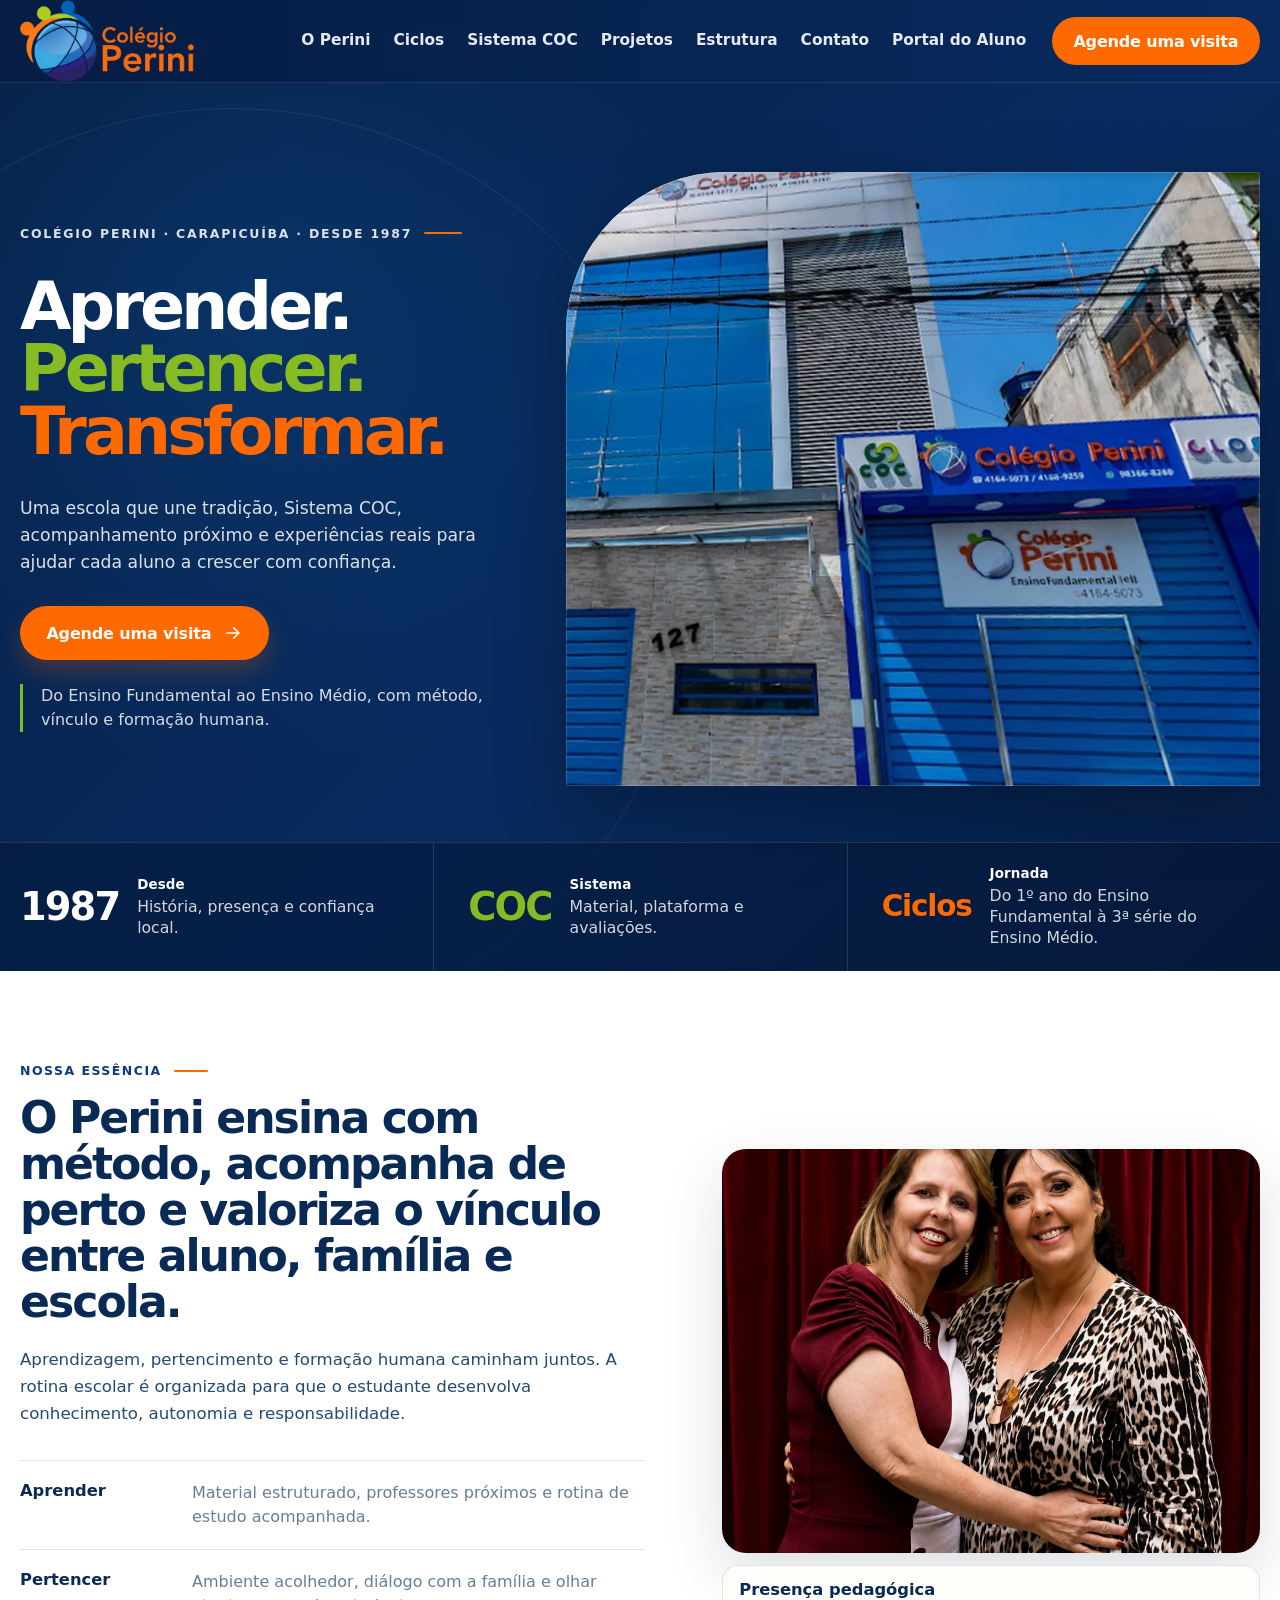
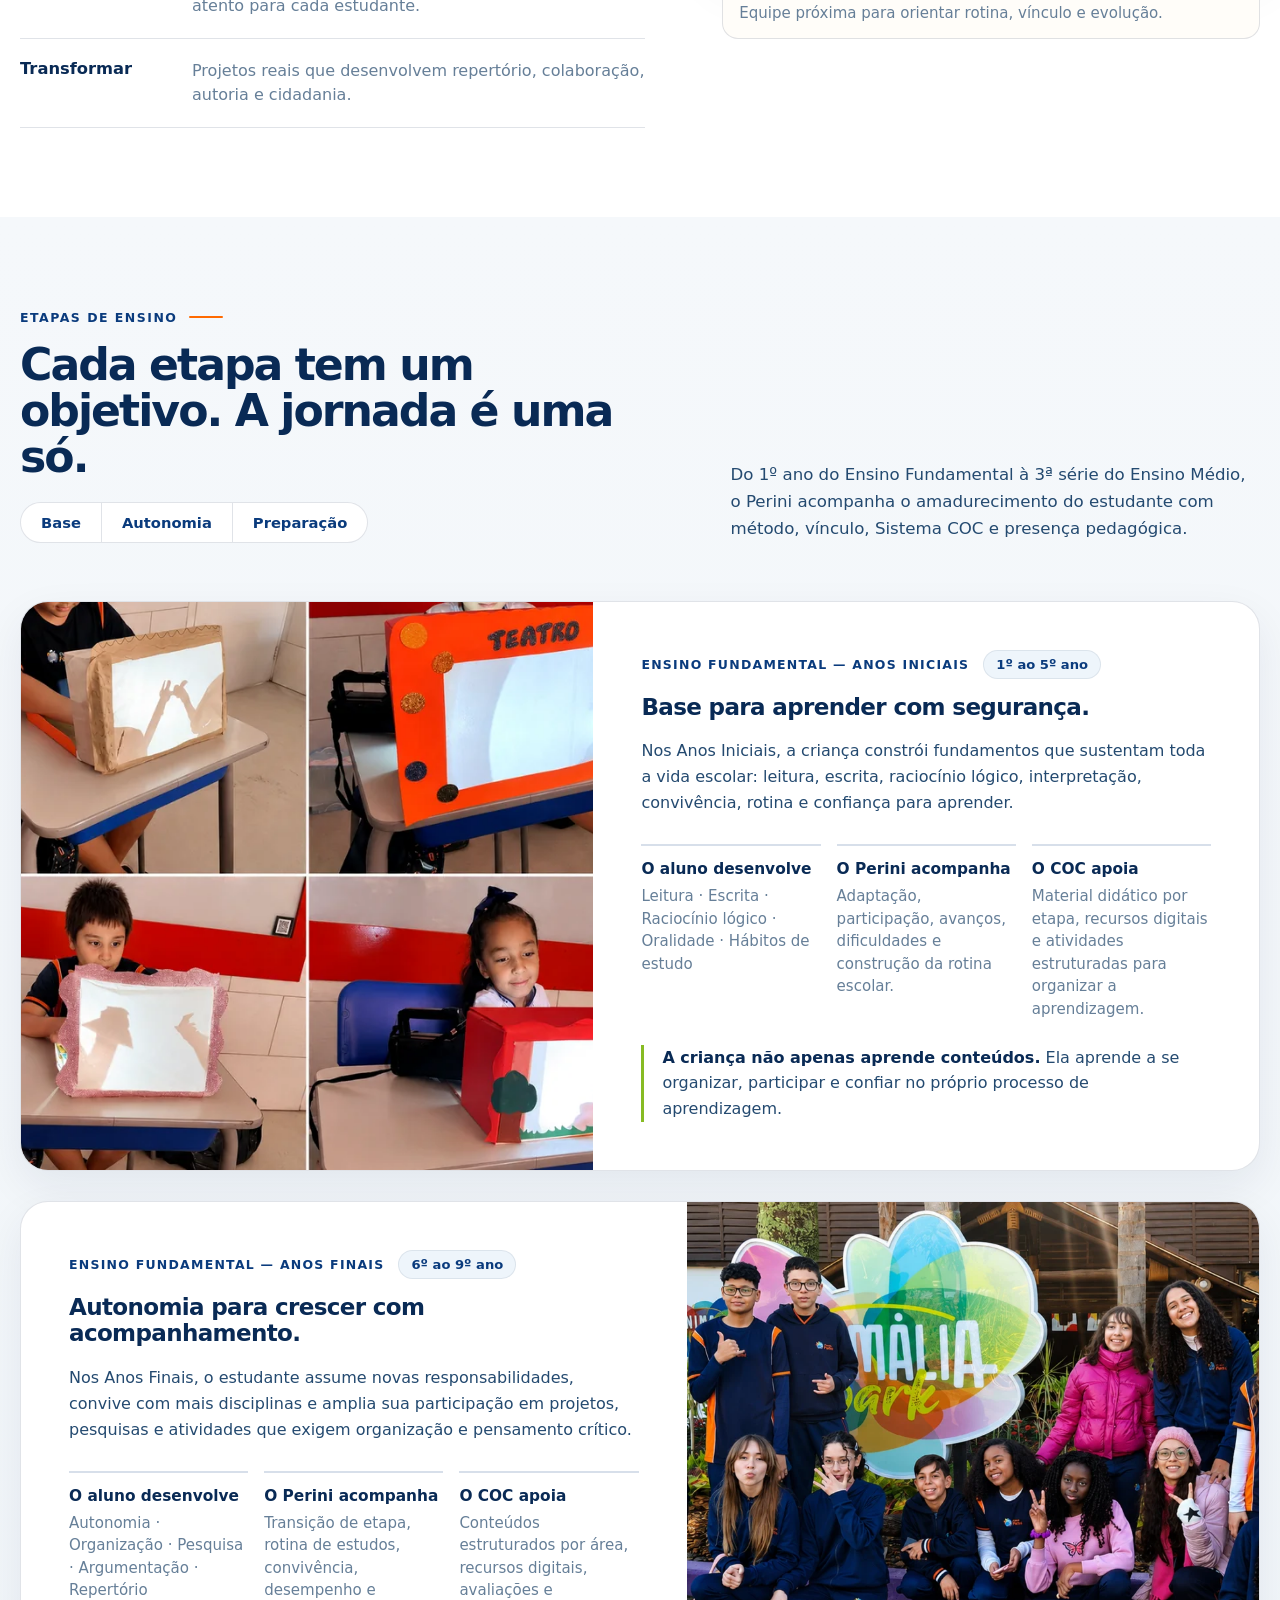
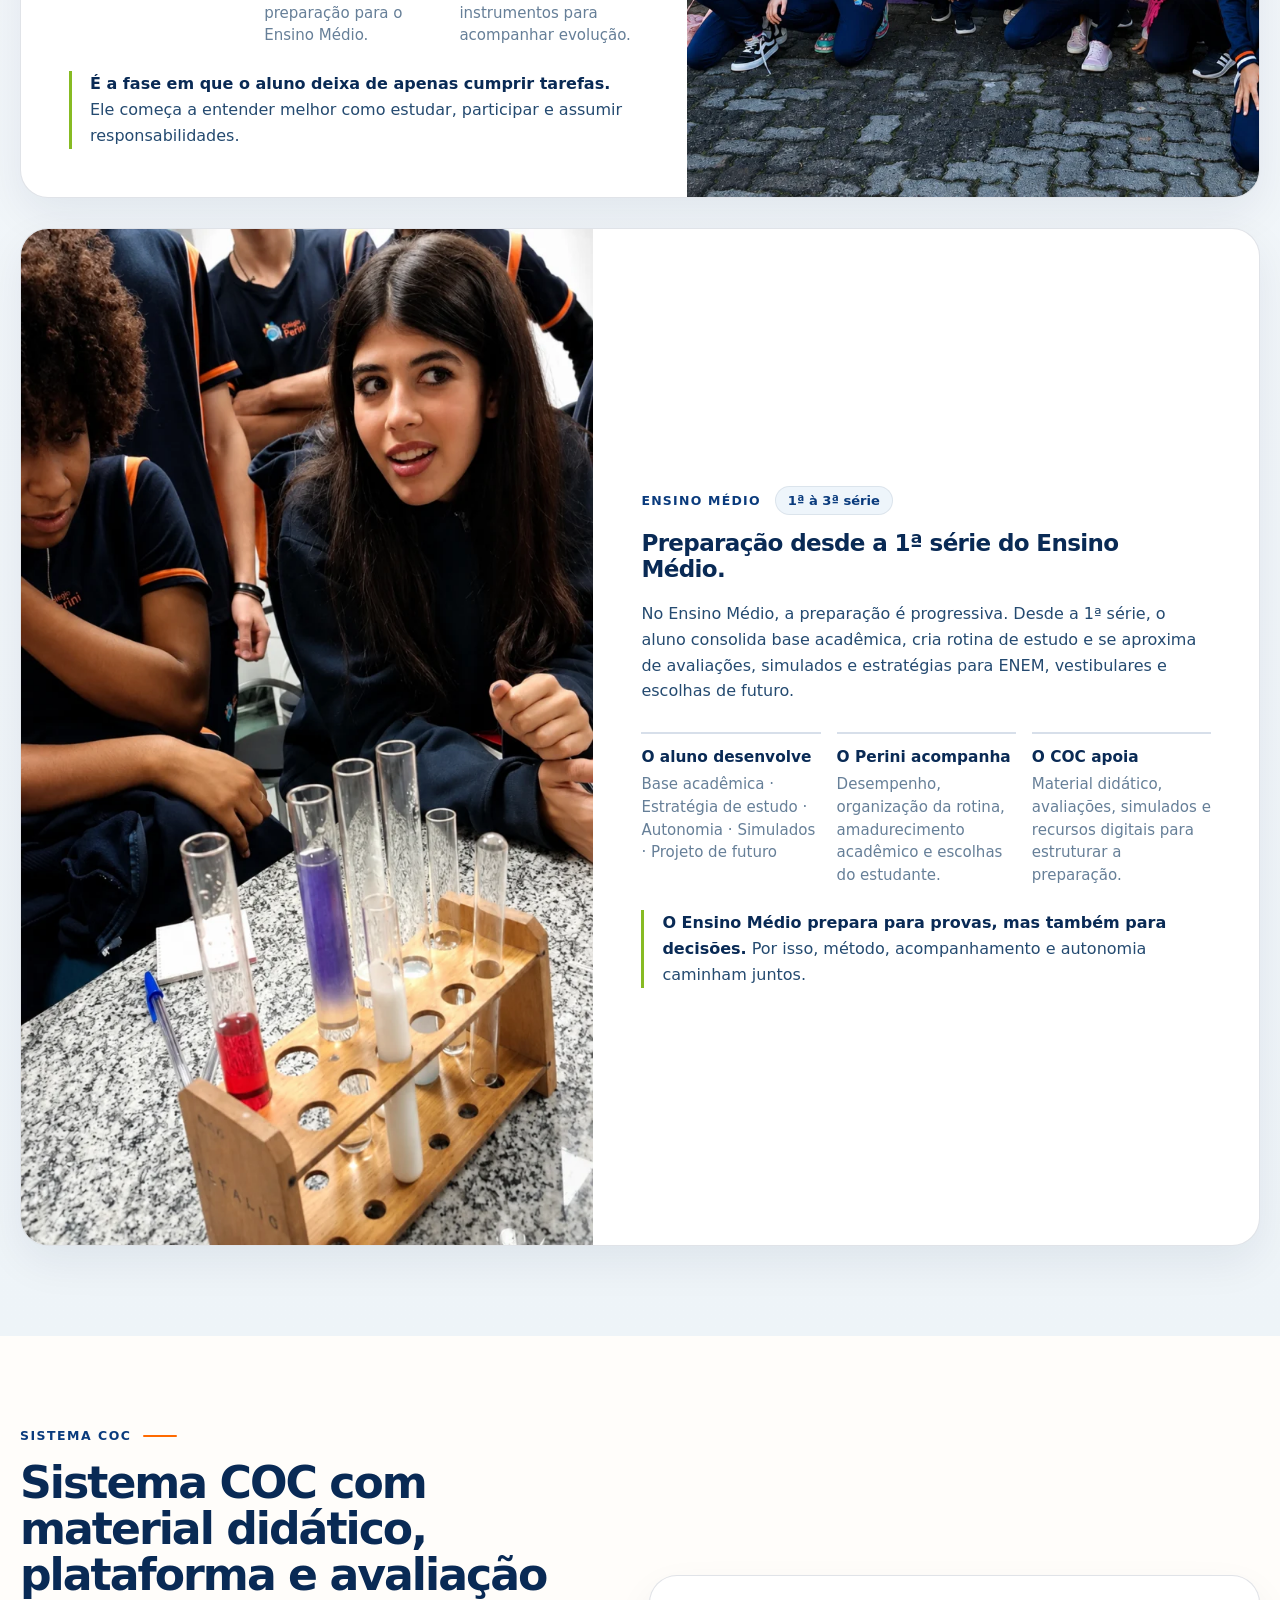
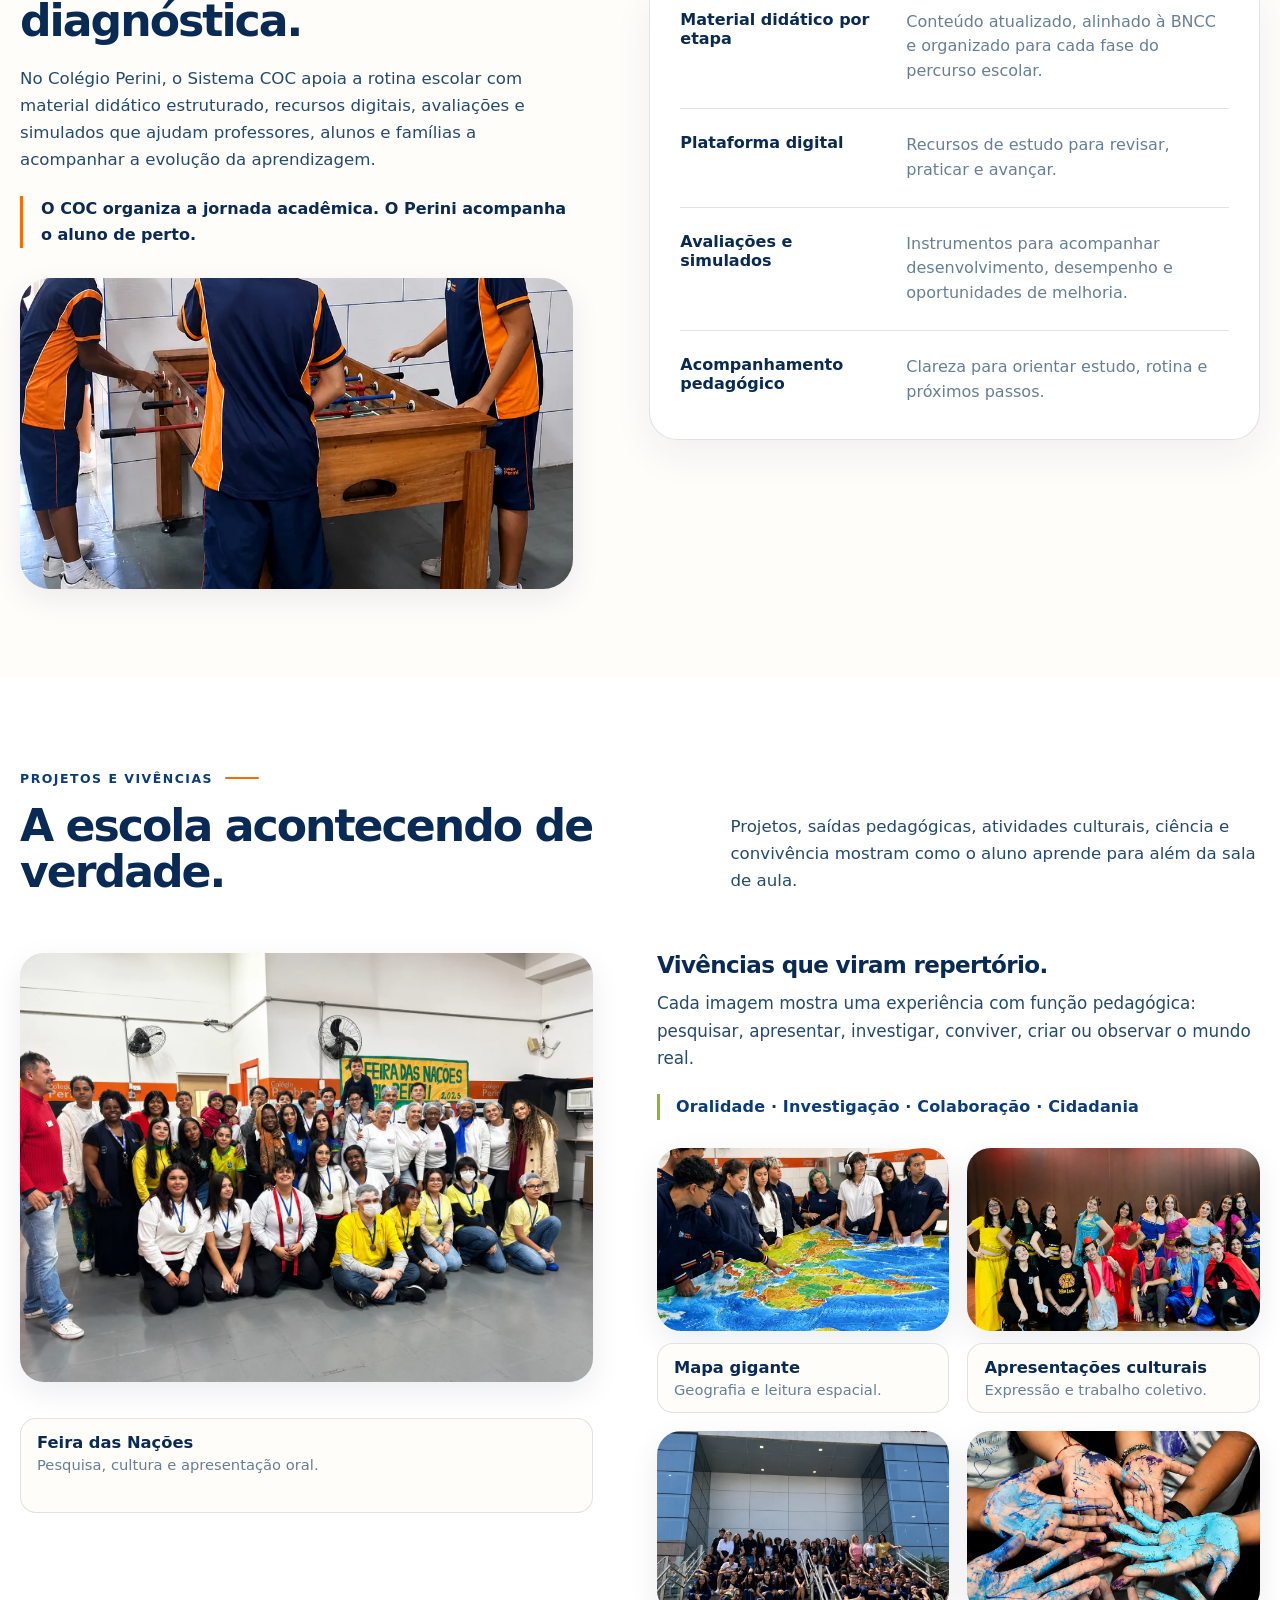
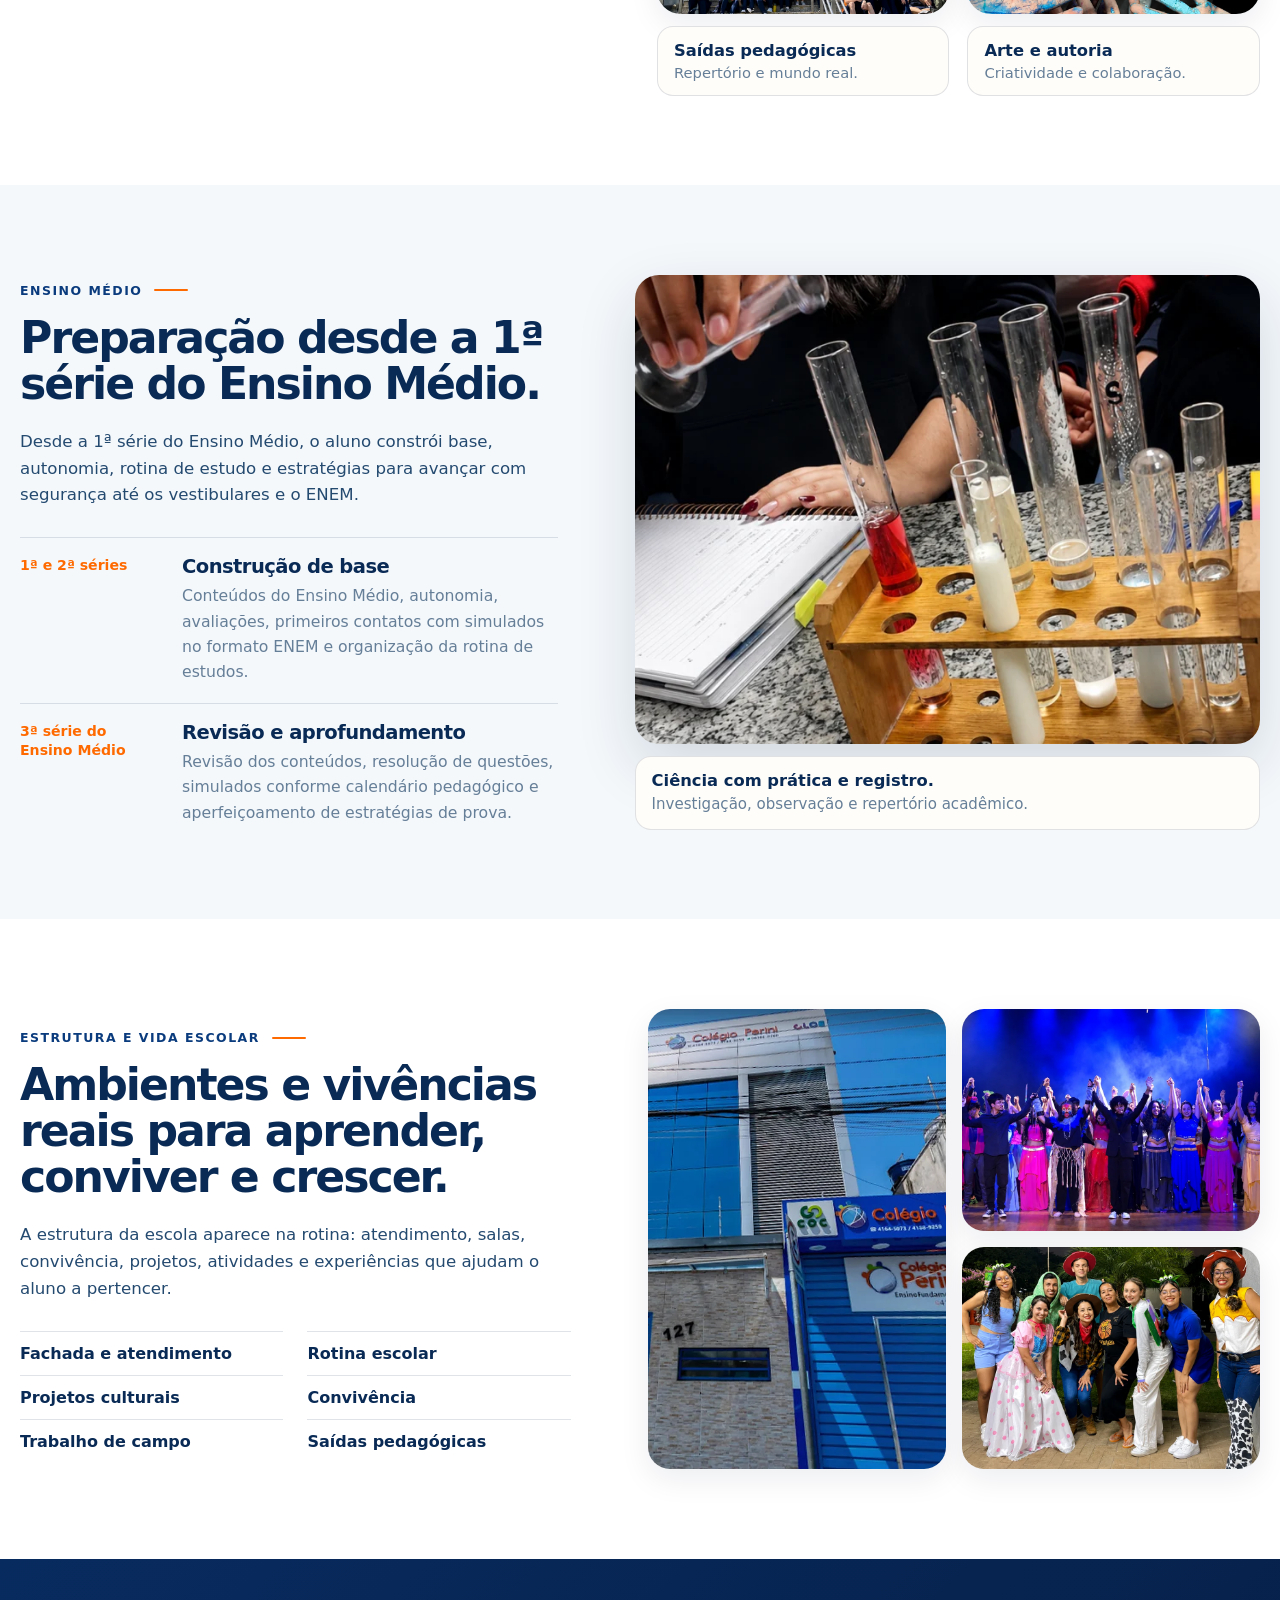
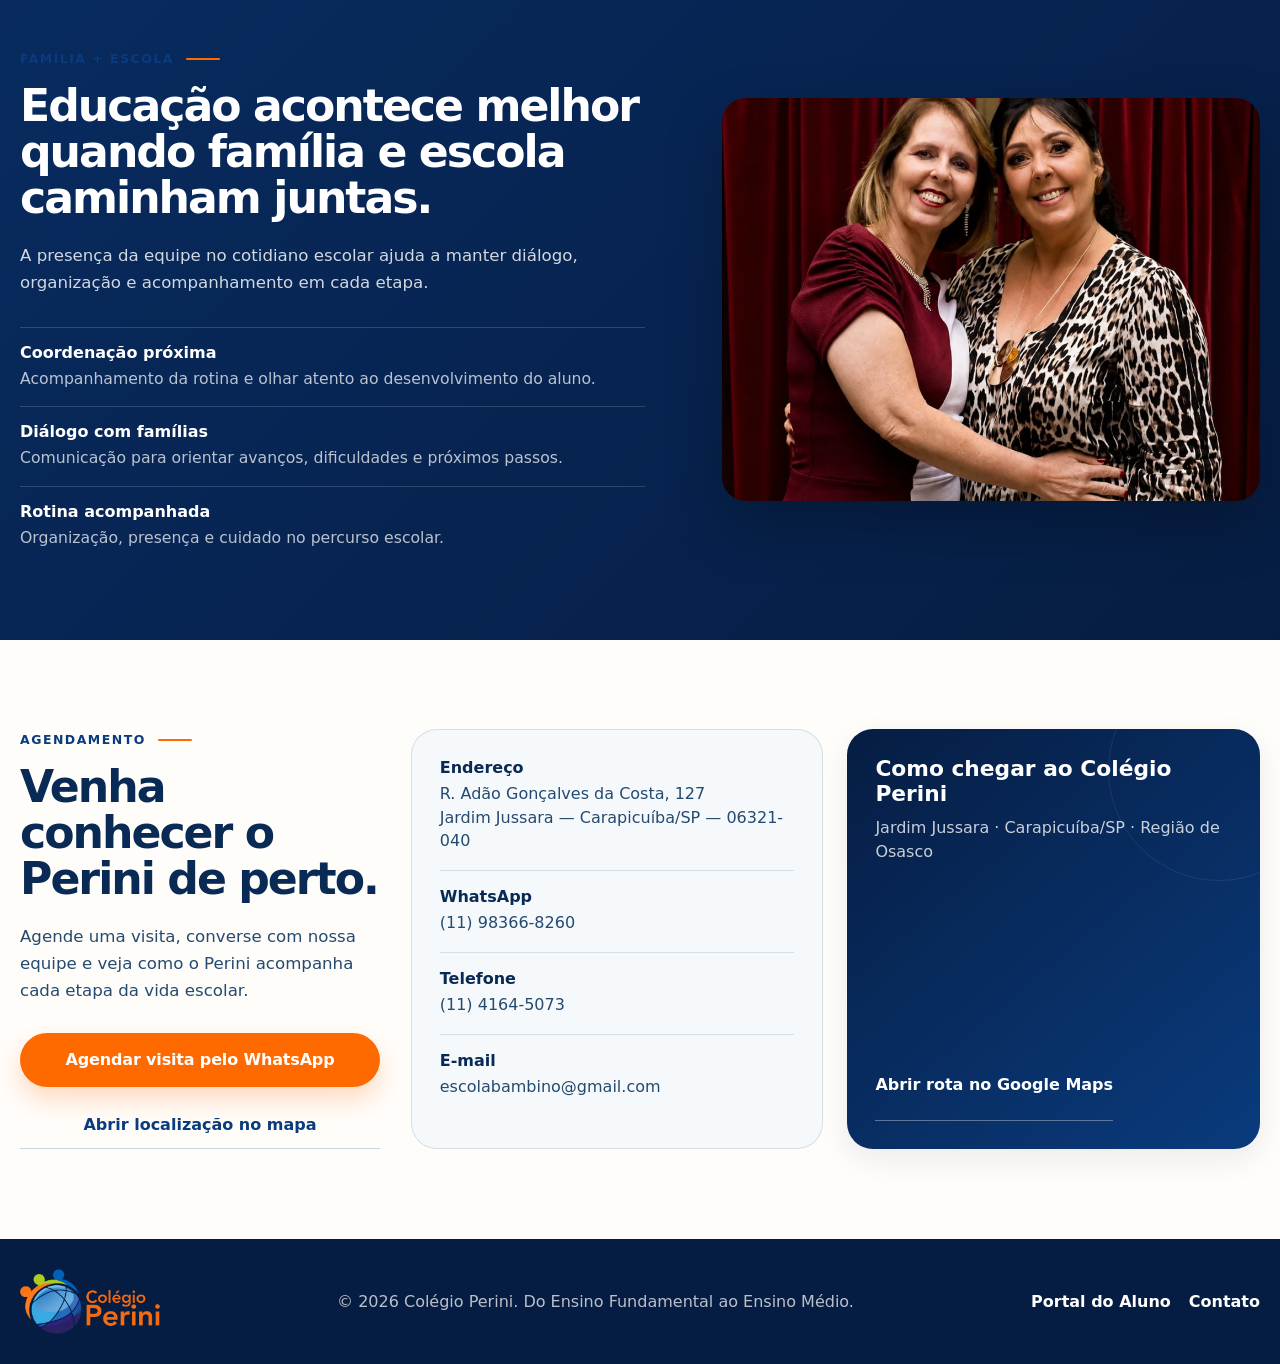
==== commit 316342ca: "Add files via upload" ====
--- a/index.html
+++ b/index.html
@@ -6,9 +6,6 @@
 <meta content="width=device-width, initial-scale=1" name="viewport"/>
 <title>Colégio Perini | Escola Particular em Carapicuíba, Região de Osasco</title>
 <meta content="Conheça o Colégio Perini, escola particular em Carapicuíba com Sistema COC, Ensino Fundamental, Ensino Médio, acompanhamento pedagógico e parceria com a família." name="description"/><link href="https://colegio-perini.vercel.app/" rel="canonical"/><meta content="Colégio Perini | Aprender. Pertencer. Transformar." property="og:title"/><meta content="Do Ensino Fundamental ao Ensino Médio, com Sistema COC, acompanhamento próximo e projetos reais." property="og:description"/><meta content="website" property="og:type"/><meta content="https://colegio-perini.vercel.app/" property="og:url"/><meta content="https://colegio-perini.vercel.app/assets/social/og-perini.webp" property="og:image"/><meta content="summary_large_image" name="twitter:card"/><meta content="Colégio Perini | Aprender. Pertencer. Transformar." name="twitter:title"/><meta content="Do Ensino Fundamental ao Ensino Médio, com Sistema COC, acompanhamento próximo e projetos reais." name="twitter:description"/><meta content="https://colegio-perini.vercel.app/assets/social/og-perini.webp" name="twitter:image"/><link href="assets/favicons/favicon-32.png" rel="icon" sizes="32x32" type="image/png"/><link href="assets/favicons/favicon-16.png" rel="icon" sizes="16x16" type="image/png"/><link href="assets/favicons/apple-touch-icon.png" rel="apple-touch-icon"/><link href="manifest.webmanifest" rel="manifest"/><meta content="#06234f" name="theme-color"/>
-
-
-
 <link href="css/perini.css" rel="stylesheet"/>
 </head>
 <body>
@@ -39,7 +36,7 @@
 <p>Uma escola que une tradição, Sistema COC, acompanhamento próximo e experiências reais para ajudar cada aluno a crescer com confiança.</p>
 <div class="hero-actions">
 <a class="cta" data-whatsapp="" href="https://wa.me/5511983668260?text=Ol%C3%A1!%20Conheci%20o%20Col%C3%A9gio%20Perini%20pelo%20site%20e%20gostaria%20de%20agendar%20uma%20visita." rel="noopener" target="_blank">Agende uma visita
-              <svg aria-hidden="true" fill="none" viewBox="0 0 24 24"><path d="M5 12h14m-6-6 6 6-6 6" stroke="currentColor" stroke-linecap="round" stroke-linejoin="round" stroke-width="2"></path></svg>
+              <svg aria-hidden="true" fill="none" viewbox="0 0 24 24"><path d="M5 12h14m-6-6 6 6-6 6" stroke="currentColor" stroke-linecap="round" stroke-linejoin="round" stroke-width="2"></path></svg>
 </a>
 </div>
 <div class="hero-note">Do Ensino Fundamental ao Ensino Médio, com método, vínculo e formação humana.</div>
@@ -57,7 +54,7 @@
 <div class="container">
 <div class="proof-item"><b>1987</b><span><small>Desde</small>História, presença e confiança local.</span></div>
 <div class="proof-item"><b class="green">COC</b><span><small>Sistema</small>Material, plataforma e avaliações.</span></div>
-<div class="proof-item"><b class="orange">3</b><span><small>Etapas</small>Do 1º ano do Ensino Fundamental à 3ª série do Ensino Médio.</span></div>
+<div class="proof-item"><b class="orange proof-word">Ciclos</b><span><small>Jornada</small>Do 1º ano do Ensino Fundamental à 3ª série do Ensino Médio.</span></div>
 </div>
 </div>
 </section>
@@ -91,7 +88,7 @@
 </div>
 <div class="stage-list">
 <article class="stage">
-<figure class="stage-media initial"><img alt="Atividade de arte e autoria no Colégio Perini" height="1300" loading="lazy" src="assets/reais/novas/arte-maos.webp" width="975"/></figure>
+<figure class="stage-media initial"><img alt="Alunos em atividade pedagógica no Colégio Perini" height="650" loading="lazy" src="assets/reais/colegio-perini-teatro-fundamental-card.webp" width="900"/></figure>
 <div class="stage-content">
 <div class="stage-meta"><strong>Ensino Fundamental — Anos Iniciais</strong><span>1º ao 5º ano</span></div>
 <h3>Base para aprender com segurança.</h3>
@@ -163,12 +160,12 @@
 <div>
 <h3>Vivências que viram repertório.</h3>
 <p class="lead project-lead">Cada imagem mostra uma experiência com função pedagógica: pesquisar, apresentar, investigar, conviver, criar ou observar o mundo real.</p>
-<div aria-label="Competências desenvolvidas" class="project-tags"><span>Oralidade</span><span>Investigação</span><span>Colaboração</span><span>Cidadania</span></div>
+<p class="project-proofline">Oralidade · Investigação · Colaboração · Cidadania</p>
 <div class="project-mosaic">
 <figure class="project-card"><img alt="Mapa gigante em atividade pedagógica" height="1300" loading="lazy" src="assets/reais/novas/mapa-gigante.webp" width="975"/><figcaption class="project-caption"><strong>Mapa gigante</strong><span>Geografia e leitura espacial.</span></figcaption></figure>
 <figure class="project-card"><img alt="Apresentação cultural no Colégio Perini" height="650" loading="lazy" src="assets/reais/colegio-perini-grupo-teatro-card.webp" width="900"/><figcaption class="project-caption"><strong>Apresentações culturais</strong><span>Expressão e trabalho coletivo.</span></figcaption></figure>
 <figure class="project-card"><img alt="Trabalho de campo do Colégio Perini" height="650" loading="lazy" src="assets/reais/colegio-perini-trabalho-de-campo-card.webp" width="900"/><figcaption class="project-caption"><strong>Saídas pedagógicas</strong><span>Repertório e mundo real.</span></figcaption></figure>
-<figure class="project-card"><img alt="Detalhe de atividade científica no Colégio Perini" height="1300" loading="lazy" src="assets/reais/novas/ciencia-detalhe.webp" width="732"/><figcaption class="project-caption"><strong>Ciência</strong><span>Observação e prática.</span></figcaption></figure>
+<figure class="project-card"><img alt="Atividade de arte e autoria no Colégio Perini" height="1300" loading="lazy" src="assets/reais/novas/arte-maos.webp" width="975"/><figcaption class="project-caption"><strong>Arte e autoria</strong><span>Criatividade e colaboração.</span></figcaption></figure>
 </div>
 </div>
 </div>
@@ -185,7 +182,7 @@
 <article class="high-step"><span>3ª série do Ensino Médio</span><div><h3>Revisão e aprofundamento</h3><p>Revisão dos conteúdos, resolução de questões, simulados conforme calendário pedagógico e aperfeiçoamento de estratégias de prova.</p></div></article>
 </div>
 </div>
-<figure class="high-media"><img alt="Investigação científica e rotina acadêmica no Ensino Médio" height="1300" loading="lazy" src="assets/reais/novas/ciencia-laboratorio.webp" width="732"/><figcaption class="caption-card"><strong>Ciência com prática e registro.</strong><span>Investigação, observação e repertório acadêmico.</span></figcaption></figure>
+<figure class="high-media"><img alt="Detalhe de atividade científica no Colégio Perini" height="1300" loading="lazy" src="assets/reais/novas/ciencia-detalhe.webp" width="732"/><figcaption class="caption-card"><strong>Ciência com prática e registro.</strong><span>Investigação, observação e repertório acadêmico.</span></figcaption></figure>
 </div>
 </section>
 <section class="section structure" id="estrutura">
@@ -217,7 +214,7 @@
 <div class="family-point"><strong>Rotina acompanhada</strong><p>Organização, presença e cuidado no percurso escolar.</p></div>
 </div>
 </div>
-<figure class="family-media"><img alt="Direção e equipe do Colégio Perini" height="650" loading="lazy" src="assets/reais/colegio-perini-direcao-card.webp" width="900"/></figure>
+<figure class="family-media"><img alt="Direção e liderança pedagógica do Colégio Perini" height="1300" loading="lazy" src="assets/reais/novas/lideranca-dupla.webp" width="975"/></figure>
 </div>
 </section>
 <section class="section contact" id="contato">
@@ -240,7 +237,7 @@
 </div>
 </div>
 <a aria-label="Abrir Colégio Perini no Google Maps" class="map-card" data-map="" href="https://www.google.com/maps/search/?api=1&amp;query=R.+Ad%C3%A3o+Gon%C3%A7alves+da+Costa,+127,+Jardim+Jussara,+Carapicu%C3%ADba,+SP,+06321-040" rel="noopener" target="_blank">
-<div><strong>Colégio Perini no mapa</strong><span>Jardim Jussara · Carapicuíba/SP · Região de Osasco</span></div>
+<div><strong>Como chegar ao Colégio Perini</strong><span>Jardim Jussara · Carapicuíba/SP · Região de Osasco</span></div>
 <span class="text-link">Abrir rota no Google Maps</span>
 </a>
 </div>
--- a/css/perini.css
+++ b/css/perini.css
@@ -87,3 +87,164 @@
 .not-found-actions .not-found-link{display:inline-flex;align-items:center;justify-content:center;min-height:52px;padding:0 1.45rem;border-radius:999px;font-weight:850;border:1px solid rgba(6,29,67,.12);color:var(--blue-800);background:white}
 .not-found-actions .not-found-link.primary{background:var(--orange);border-color:var(--orange);color:white;box-shadow:0 12px 26px rgba(255,106,0,.22)}
 @media(max-width:560px){.not-found-page{padding:24px}.not-found-card{border-radius:22px;padding:26px}.not-found-actions{display:grid}.not-found-actions .not-found-link{width:100%}}
+
+/* ======================================================================
+   REFino Fotografia + UX — intervenção final mínima e segura
+   Objetivo: reduzir ruído de IA, proteger fotos, tirar overlays de rostos
+   e transformar legendas em leitura editorial.
+   ====================================================================== */
+
+:root{
+  --photo-radius: 24px;
+  --caption-bg: #fffdf9;
+}
+
+/* Todas as imagens editoriais devem ter corte consciente e não deformar. */
+.hero-photo img,
+.intro-media img,
+.stage-media img,
+.coc-photo img,
+.project-feature img,
+.project-card img,
+.high-media img,
+.structure-photo img,
+.family-media img{
+  object-fit: cover;
+  max-width: 100%;
+}
+
+/* Legendas deixam de cobrir fotografia. Texto não deve tapar aluno, rosto ou ação. */
+.caption-card,
+.project-caption{
+  position: static;
+  inset: auto;
+  margin-top: 12px;
+  background: var(--caption-bg);
+  border: 1px solid var(--line);
+  border-radius: 16px;
+  padding: 14px 16px;
+  box-shadow: none;
+  backdrop-filter: none;
+  -webkit-backdrop-filter: none;
+}
+
+/* Introdução e família: fotografia com proporção editorial, sem crop agressivo. */
+.intro-media img{
+  aspect-ratio: 4 / 3;
+  object-position: center 22%;
+  border-radius: var(--photo-radius);
+}
+.family-media img{
+  width: 100%;
+  aspect-ratio: 4 / 3;
+  object-fit: cover;
+  object-position: center 18%;
+  border-radius: var(--photo-radius);
+}
+
+/* Ciclos: manter força visual, mas impedir cards enormes e cortes sem sentido. */
+.stage-media{
+  min-height: 340px;
+}
+.stage-media.initial img{
+  object-position: center 38%;
+}
+.stage-media.final img{
+  object-position: center 48%;
+}
+.stage-media.medium img{
+  object-position: center 34%;
+}
+.stage-content{
+  justify-content: center;
+}
+.stage-meta span{
+  background: #eef5fb;
+  border: 1px solid rgba(6,29,67,.08);
+}
+.stage-details div{
+  border-top-color: rgba(10,59,125,.16);
+}
+
+/* Projetos: foto protagonista + legenda abaixo, nunca em cima das pessoas. */
+.project-feature,
+.project-card{
+  display: grid;
+  grid-template-rows: auto auto;
+  overflow: visible;
+  background: transparent;
+  border-radius: 0;
+  box-shadow: none;
+}
+.project-feature img,
+.project-card img{
+  width: 100%;
+  height: auto;
+  display: block;
+  border-radius: var(--photo-radius);
+  box-shadow: var(--shadow-sm);
+  background: #e8f0f6;
+}
+.project-feature img{
+  aspect-ratio: 4 / 3;
+  object-position: center 48%;
+}
+.project-card img{
+  aspect-ratio: 16 / 10;
+}
+.project-card:nth-child(1) img{object-position:center 44%;}
+.project-card:nth-child(2) img{object-position:center 32%;}
+.project-card:nth-child(3) img{object-position:center 45%;}
+.project-card:nth-child(4) img{object-position:center 42%;}
+.project-proofline{
+  margin-top: 22px;
+  color: var(--blue-800);
+  font-weight: 850;
+  letter-spacing: .01em;
+  border-left: 3px solid var(--green);
+  padding-left: 16px;
+}
+
+/* Prova rápida: palavra grande sem parecer número aleatório. */
+.proof-item b.proof-word{
+  font-size: clamp(1.55rem,2.3vw,2.1rem);
+  letter-spacing: -.04em;
+}
+
+/* Ensino Médio: detalhe científico com legenda fora da imagem. */
+.high-media img{
+  aspect-ratio: 4 / 3;
+  object-position: center 44%;
+  border-radius: var(--photo-radius);
+}
+.high-media .caption-card{
+  left: auto;
+  right: auto;
+  bottom: auto;
+}
+
+/* Mapa/contato: acabamento mais institucional e menos card decorativo. */
+.map-card{
+  min-height: 100%;
+}
+.map-card::before{
+  opacity: .55;
+}
+
+@media(max-width:1024px){
+  .stage-media{min-height:0;height:auto;aspect-ratio:16/10;}
+  .intro-media img,.family-media img,.high-media img{aspect-ratio:16/10;}
+}
+@media(max-width:760px){
+  .caption-card,.project-caption{padding:13px 14px;border-radius:15px;}
+  .stage-media,.stage-media.initial,.stage-media.medium{aspect-ratio:4/3;}
+  .stage-media.final{aspect-ratio:16/10;}
+  .project-feature img{aspect-ratio:4/3;}
+  .project-card img{aspect-ratio:16/10;}
+  .project-proofline{font-size:1rem;line-height:1.55;}
+}
+@media(max-width:430px){
+  .project-feature img,.project-card img,.intro-media img,.family-media img,.high-media img{border-radius:20px;}
+  .stage-media,.stage-media.initial,.stage-media.medium{aspect-ratio:1.18/1;}
+}
+
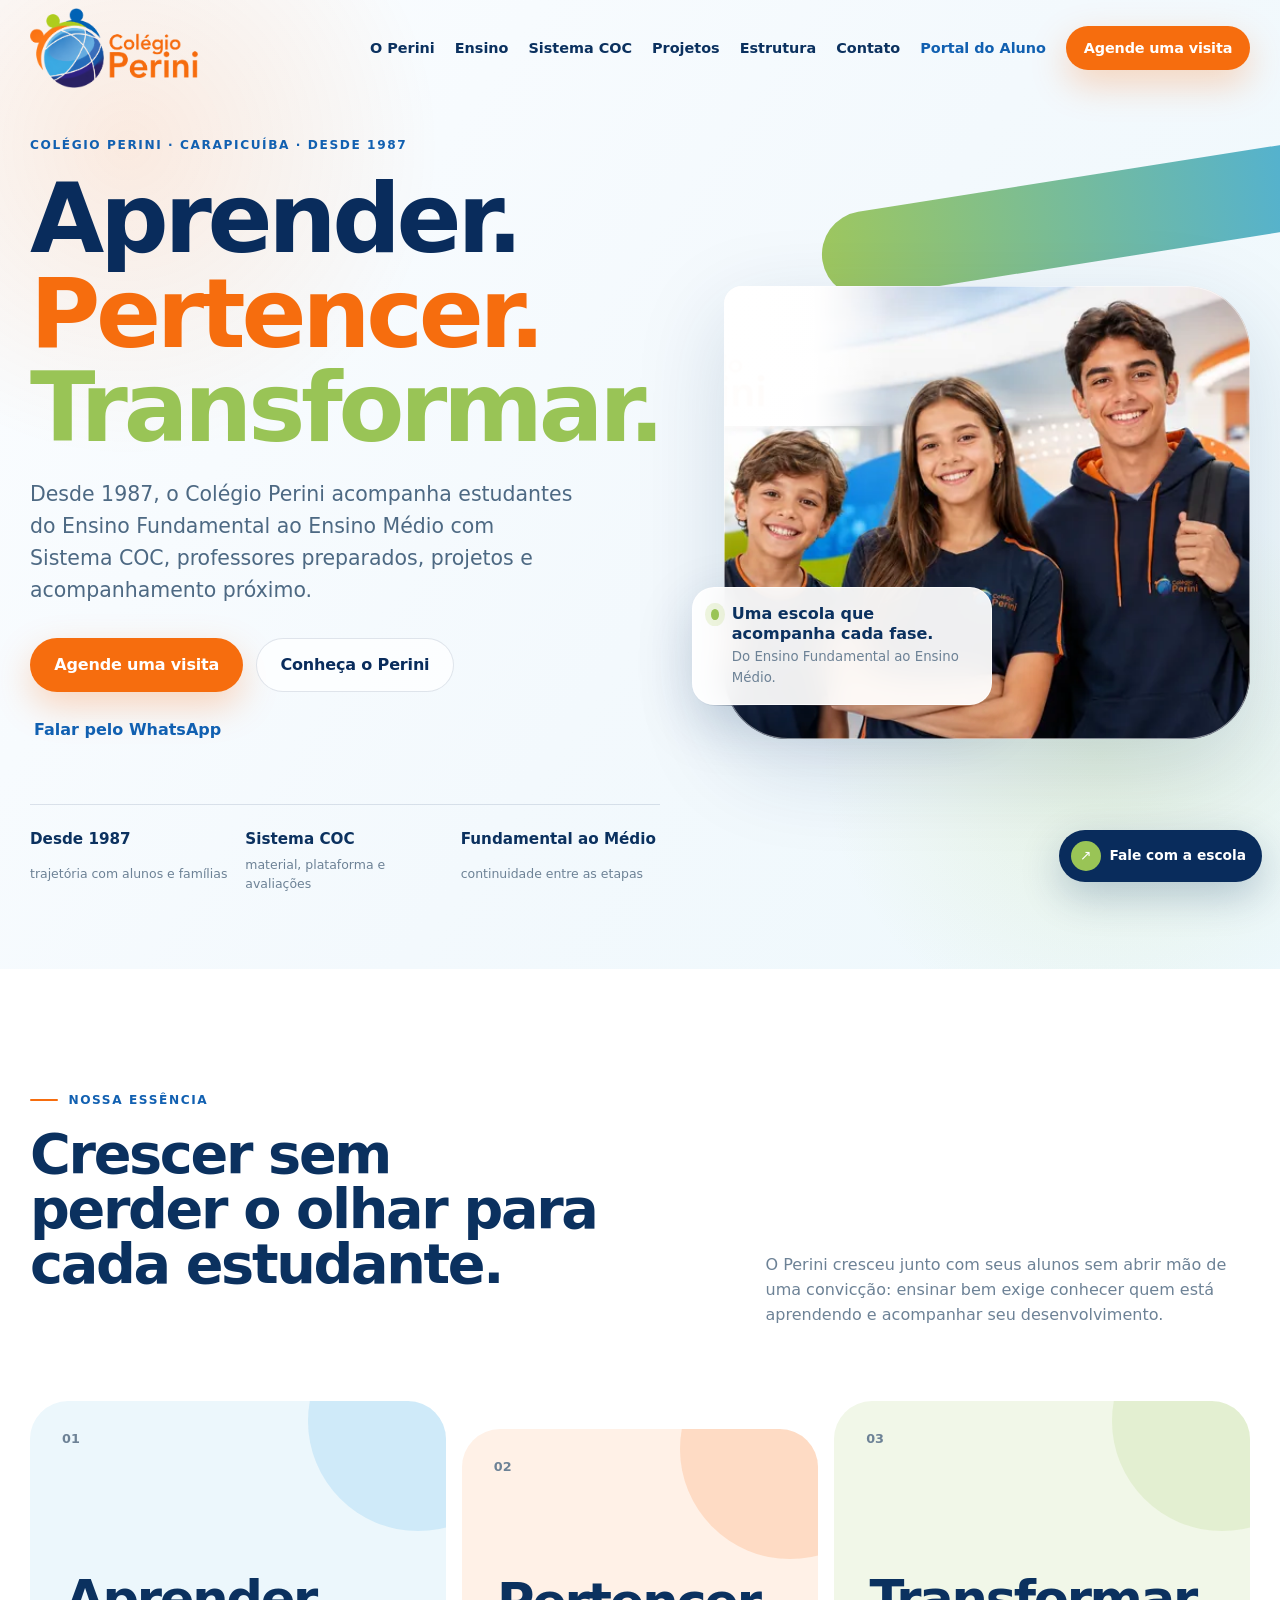
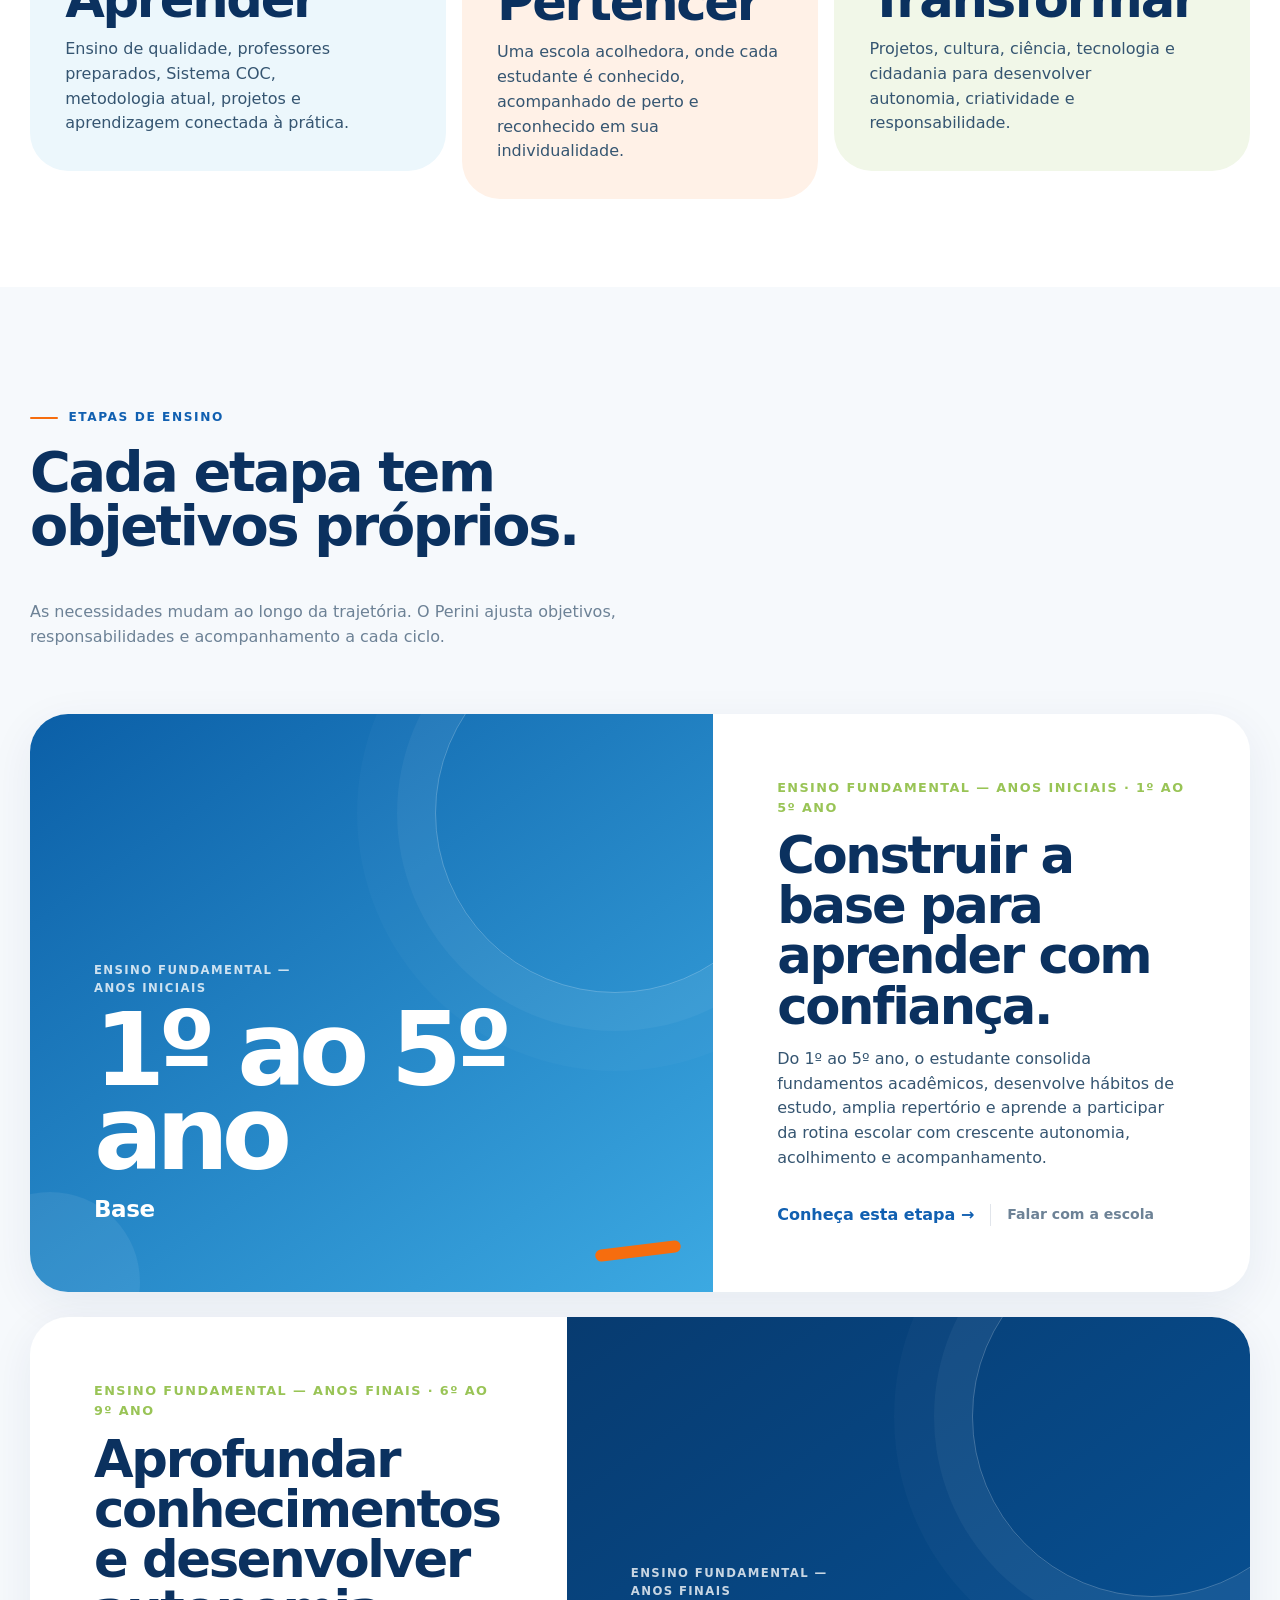
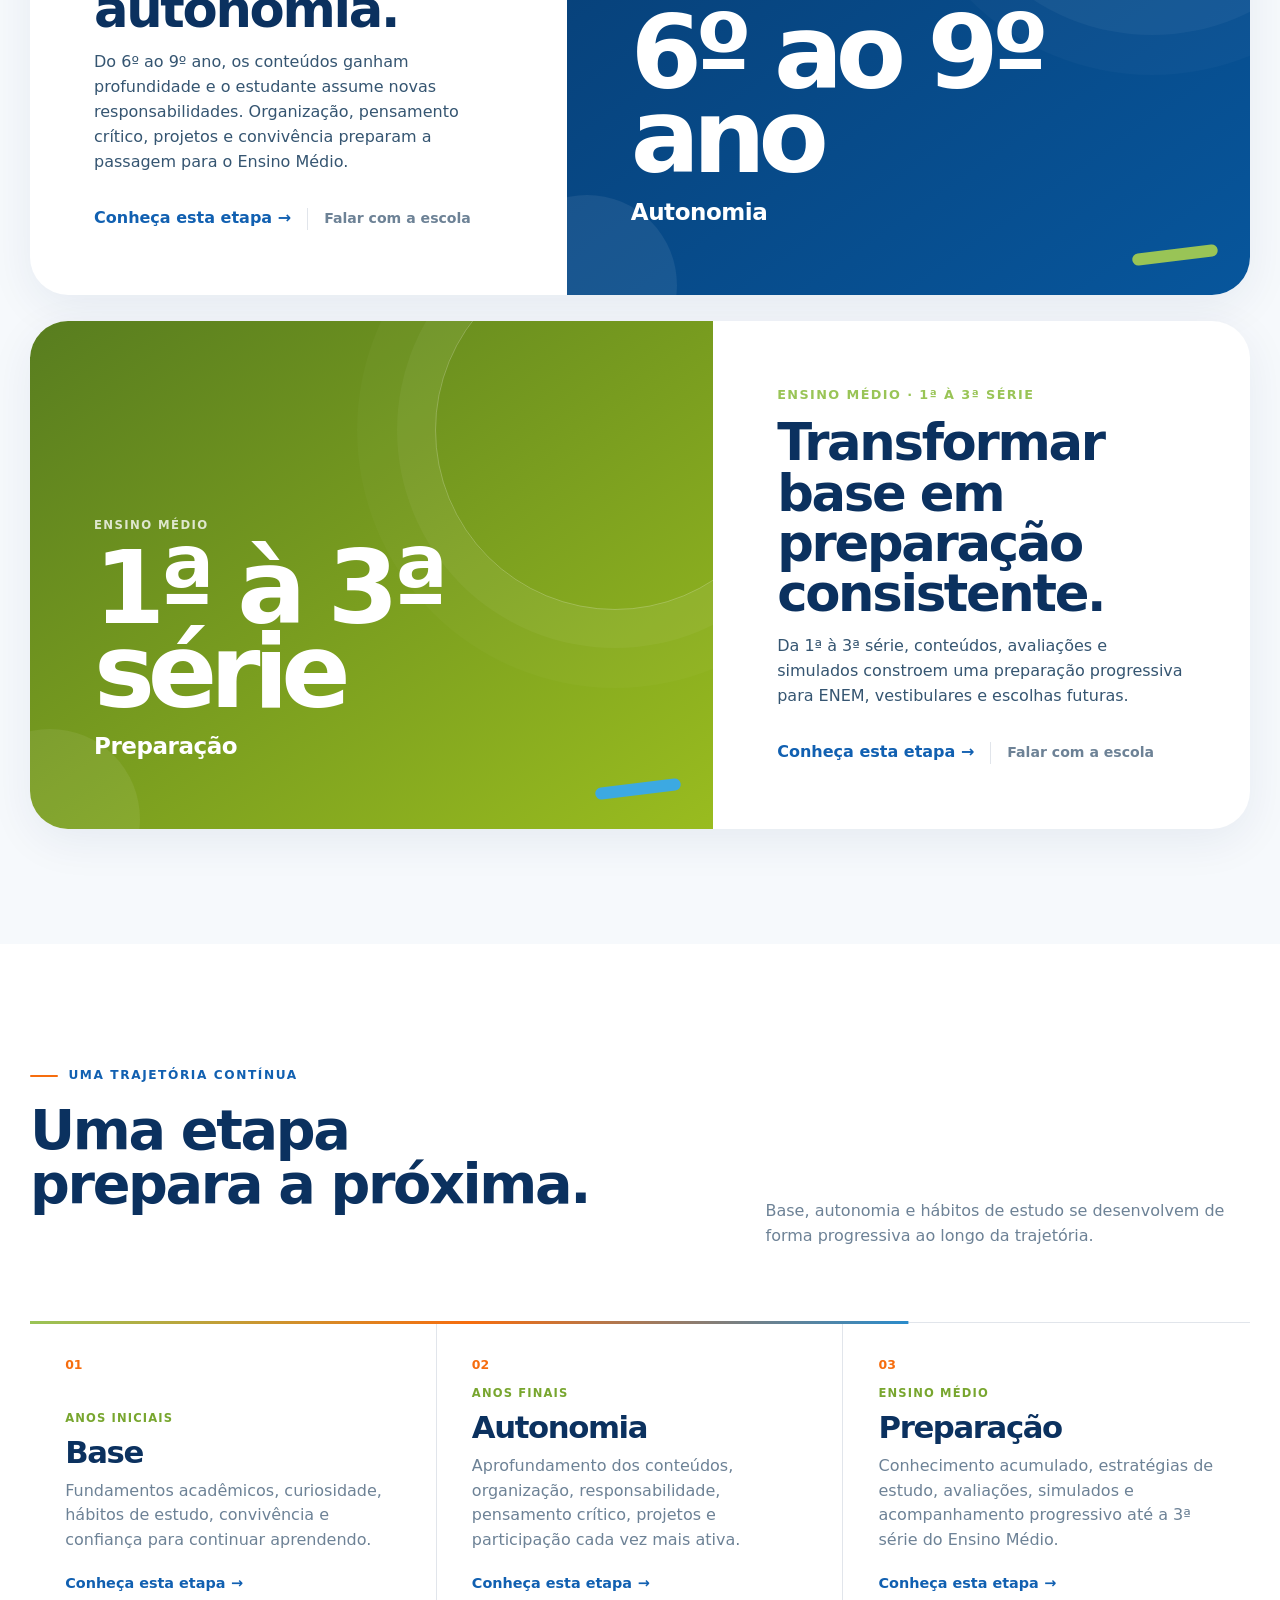
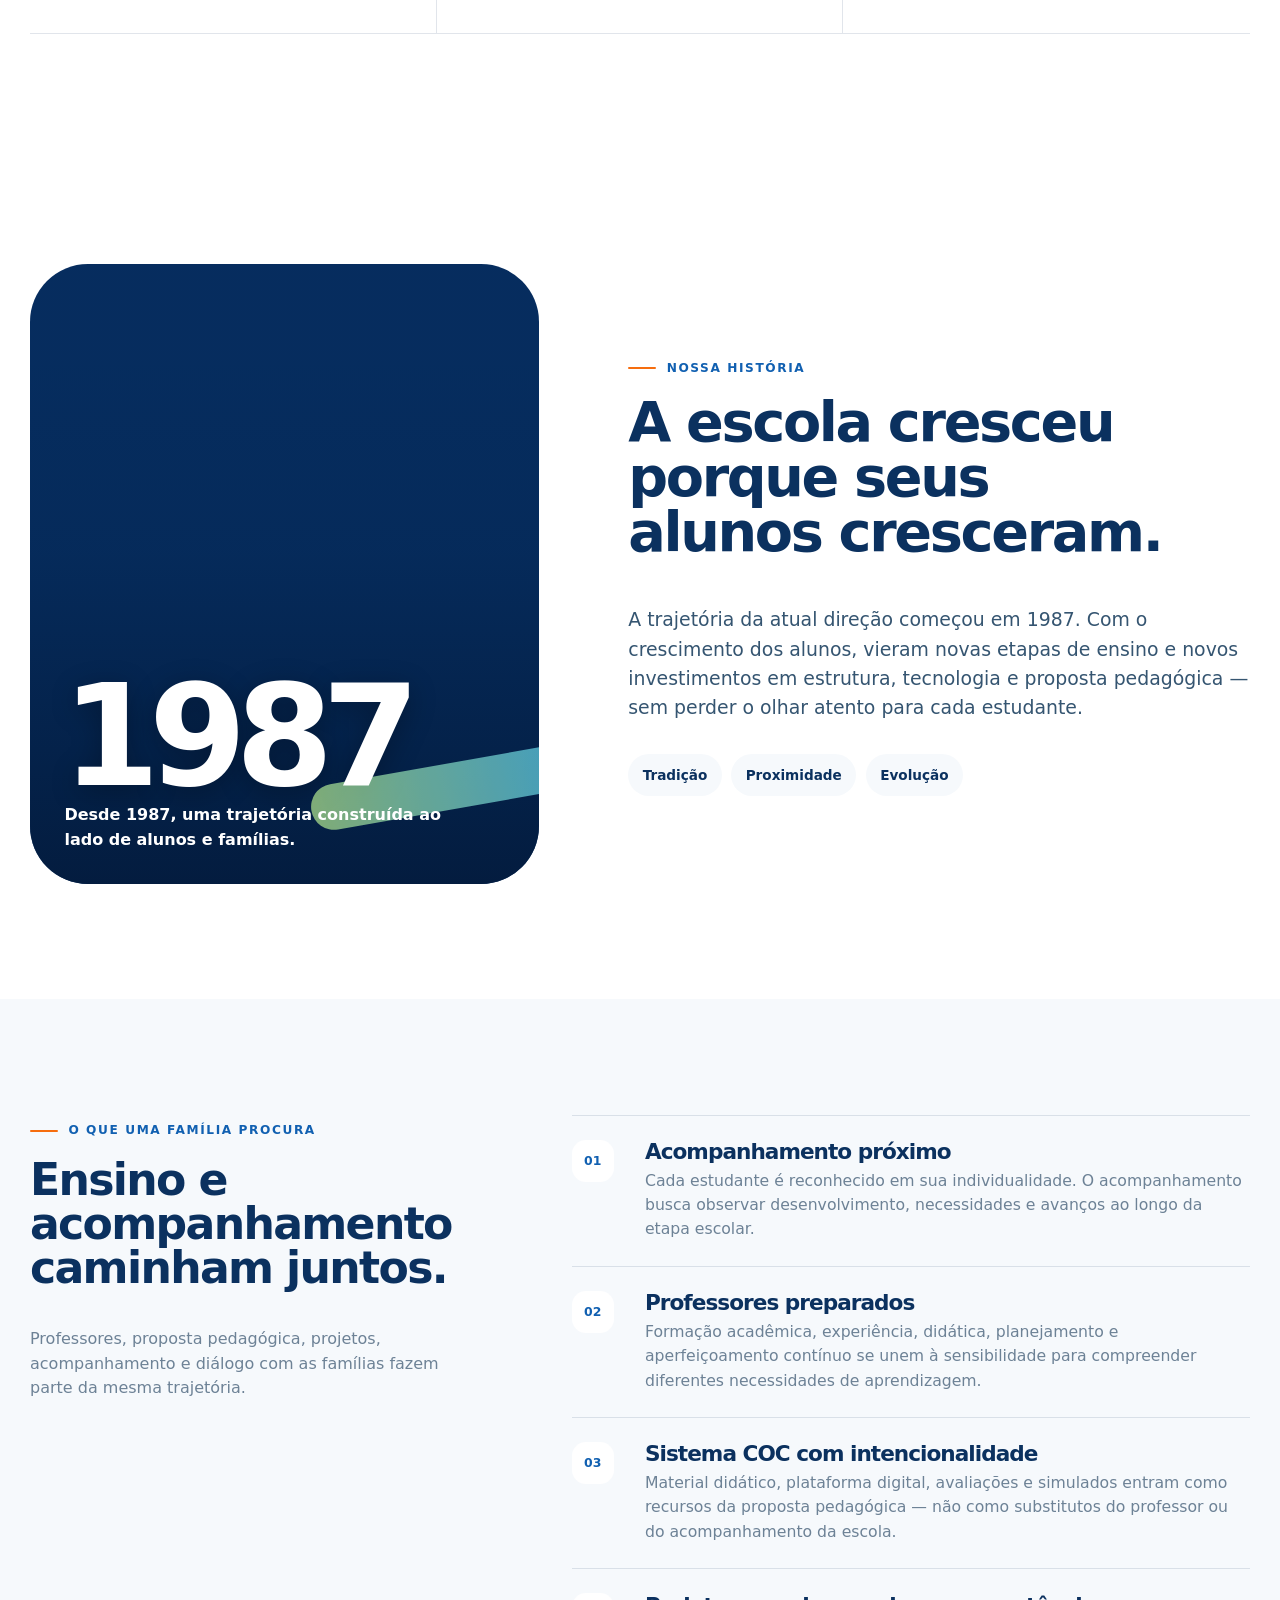
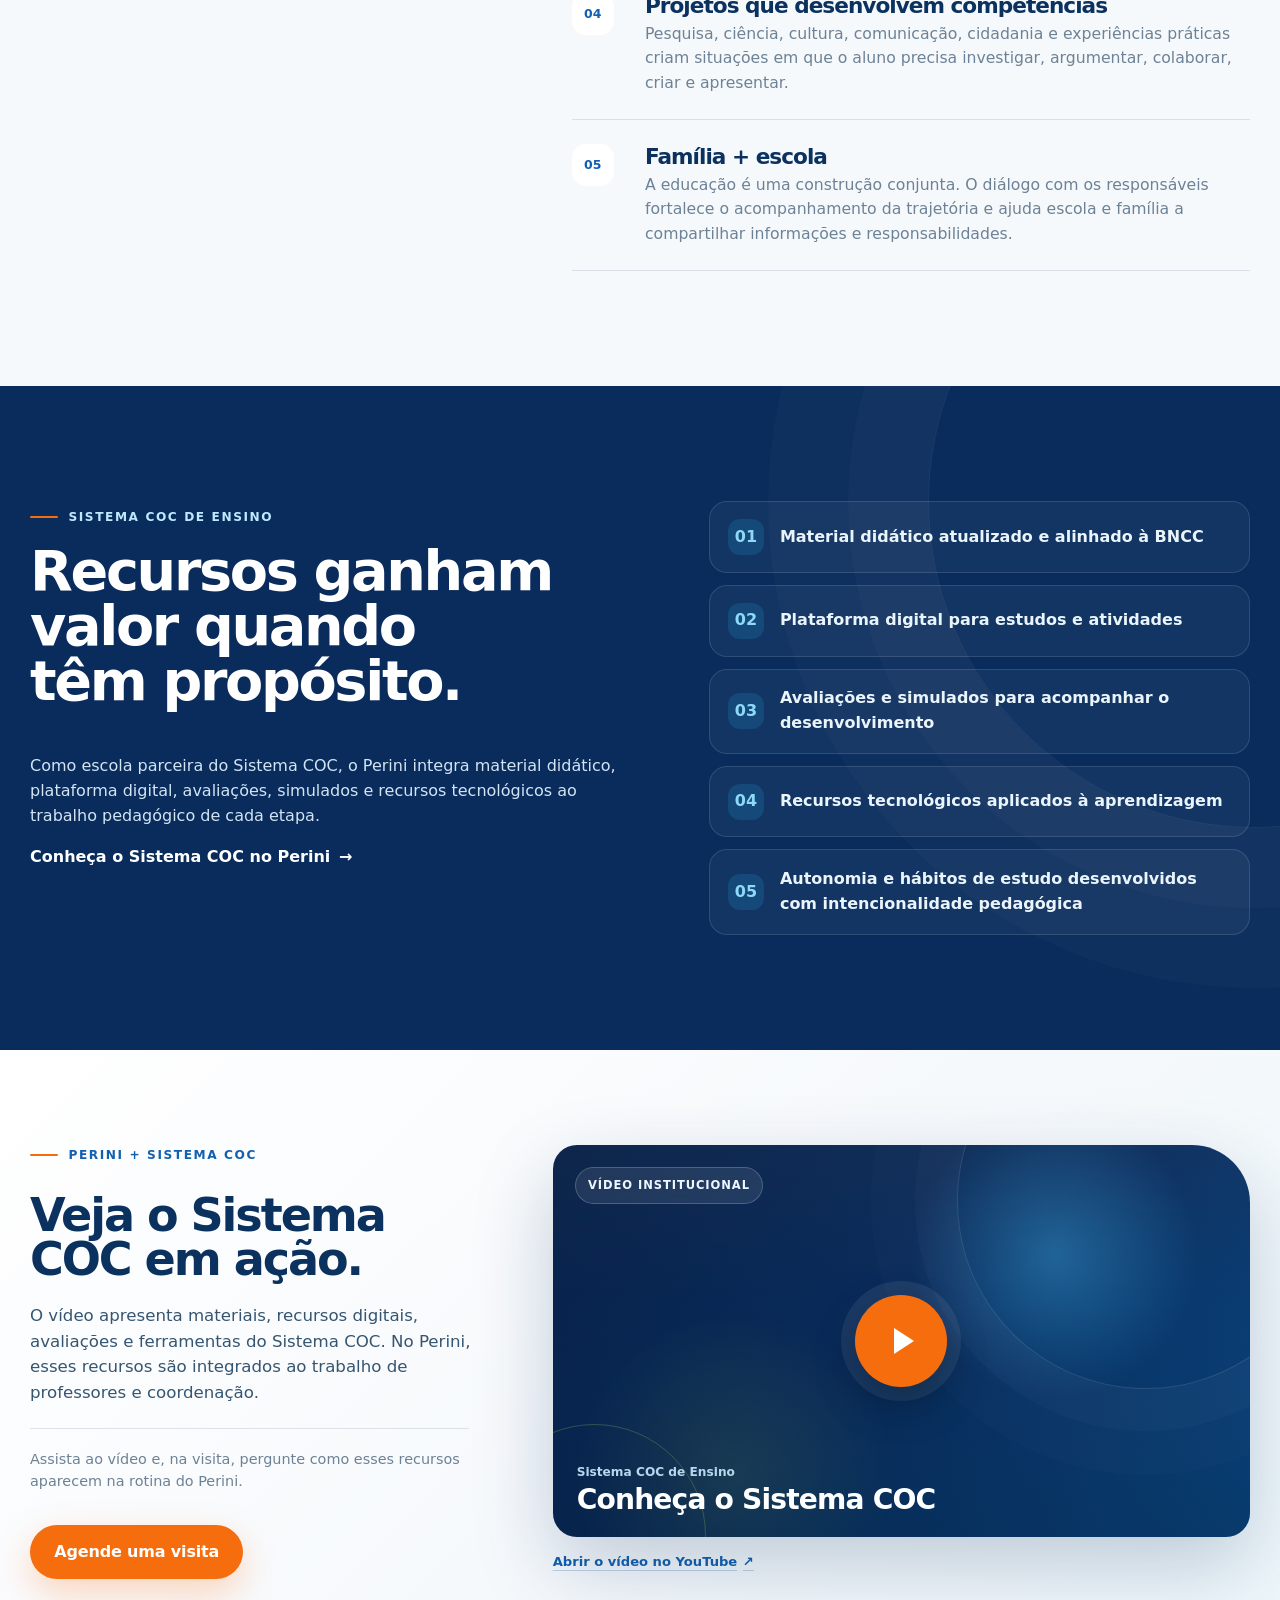
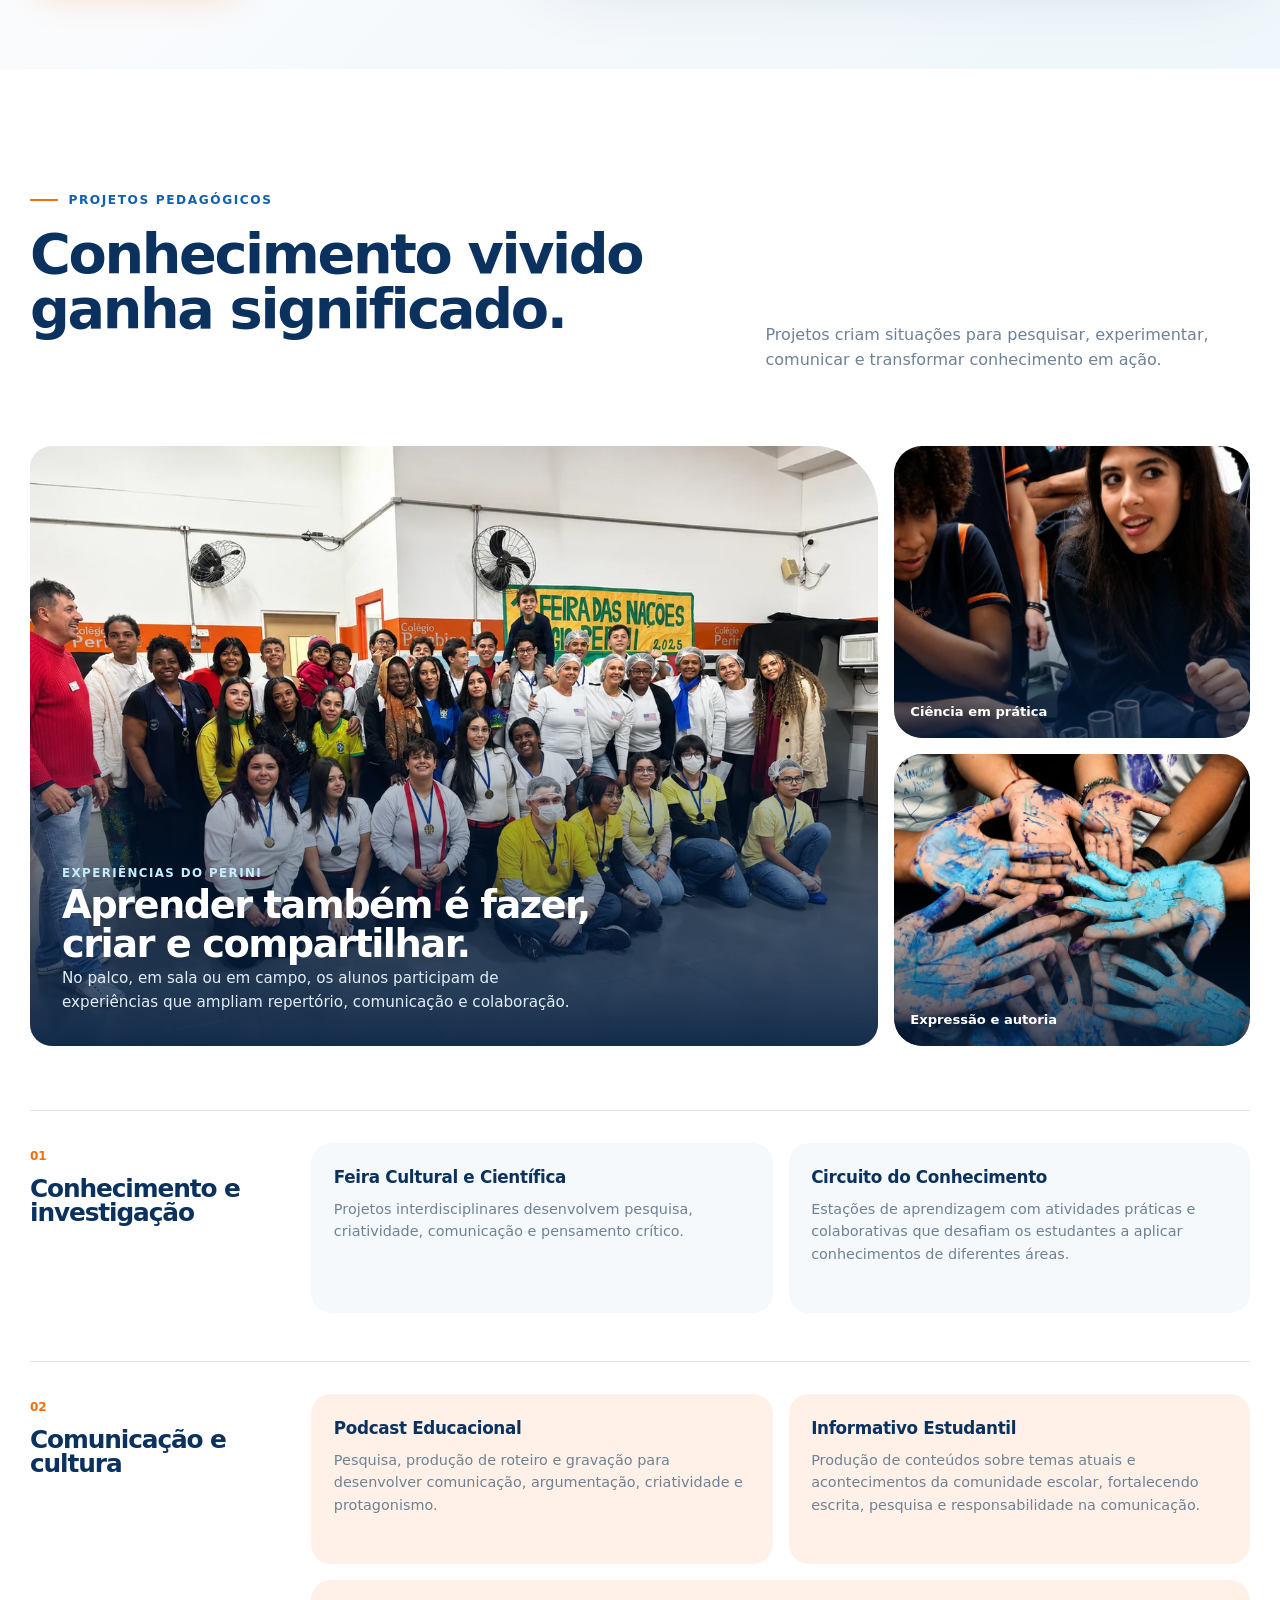
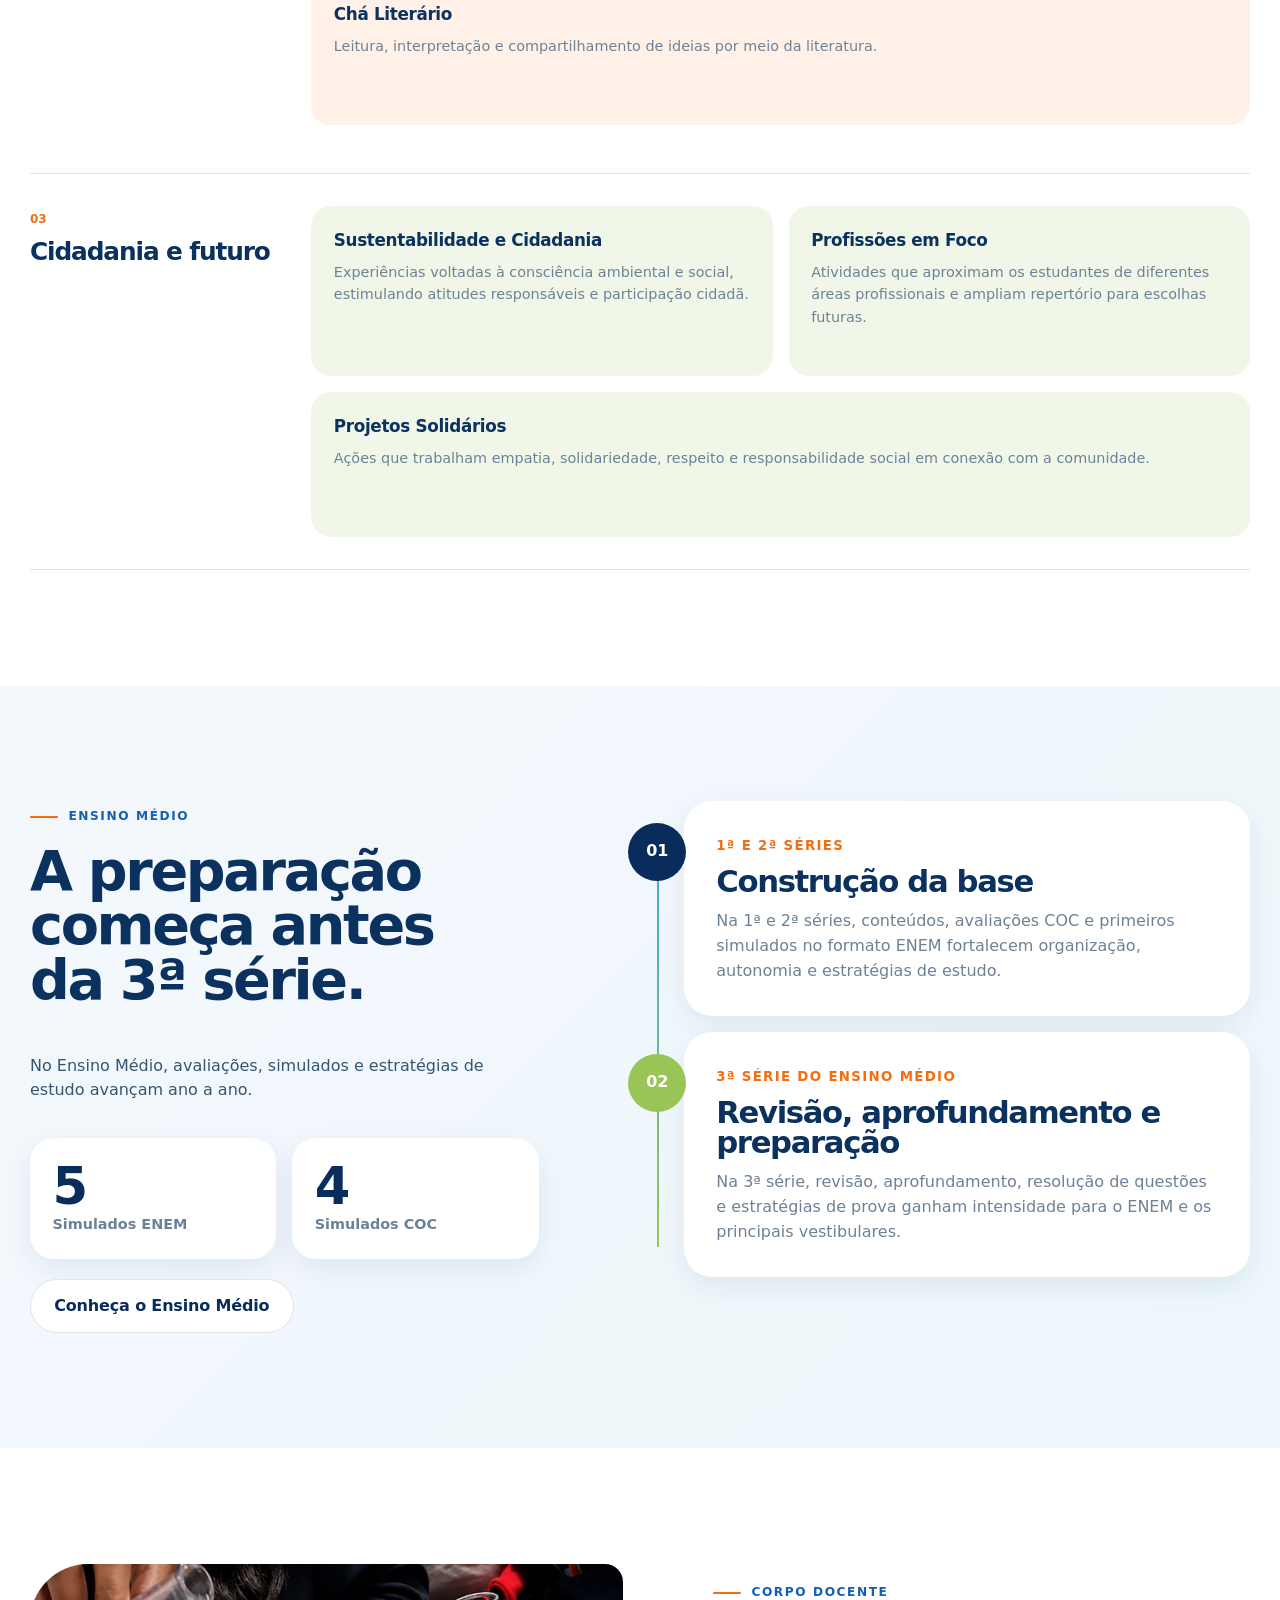
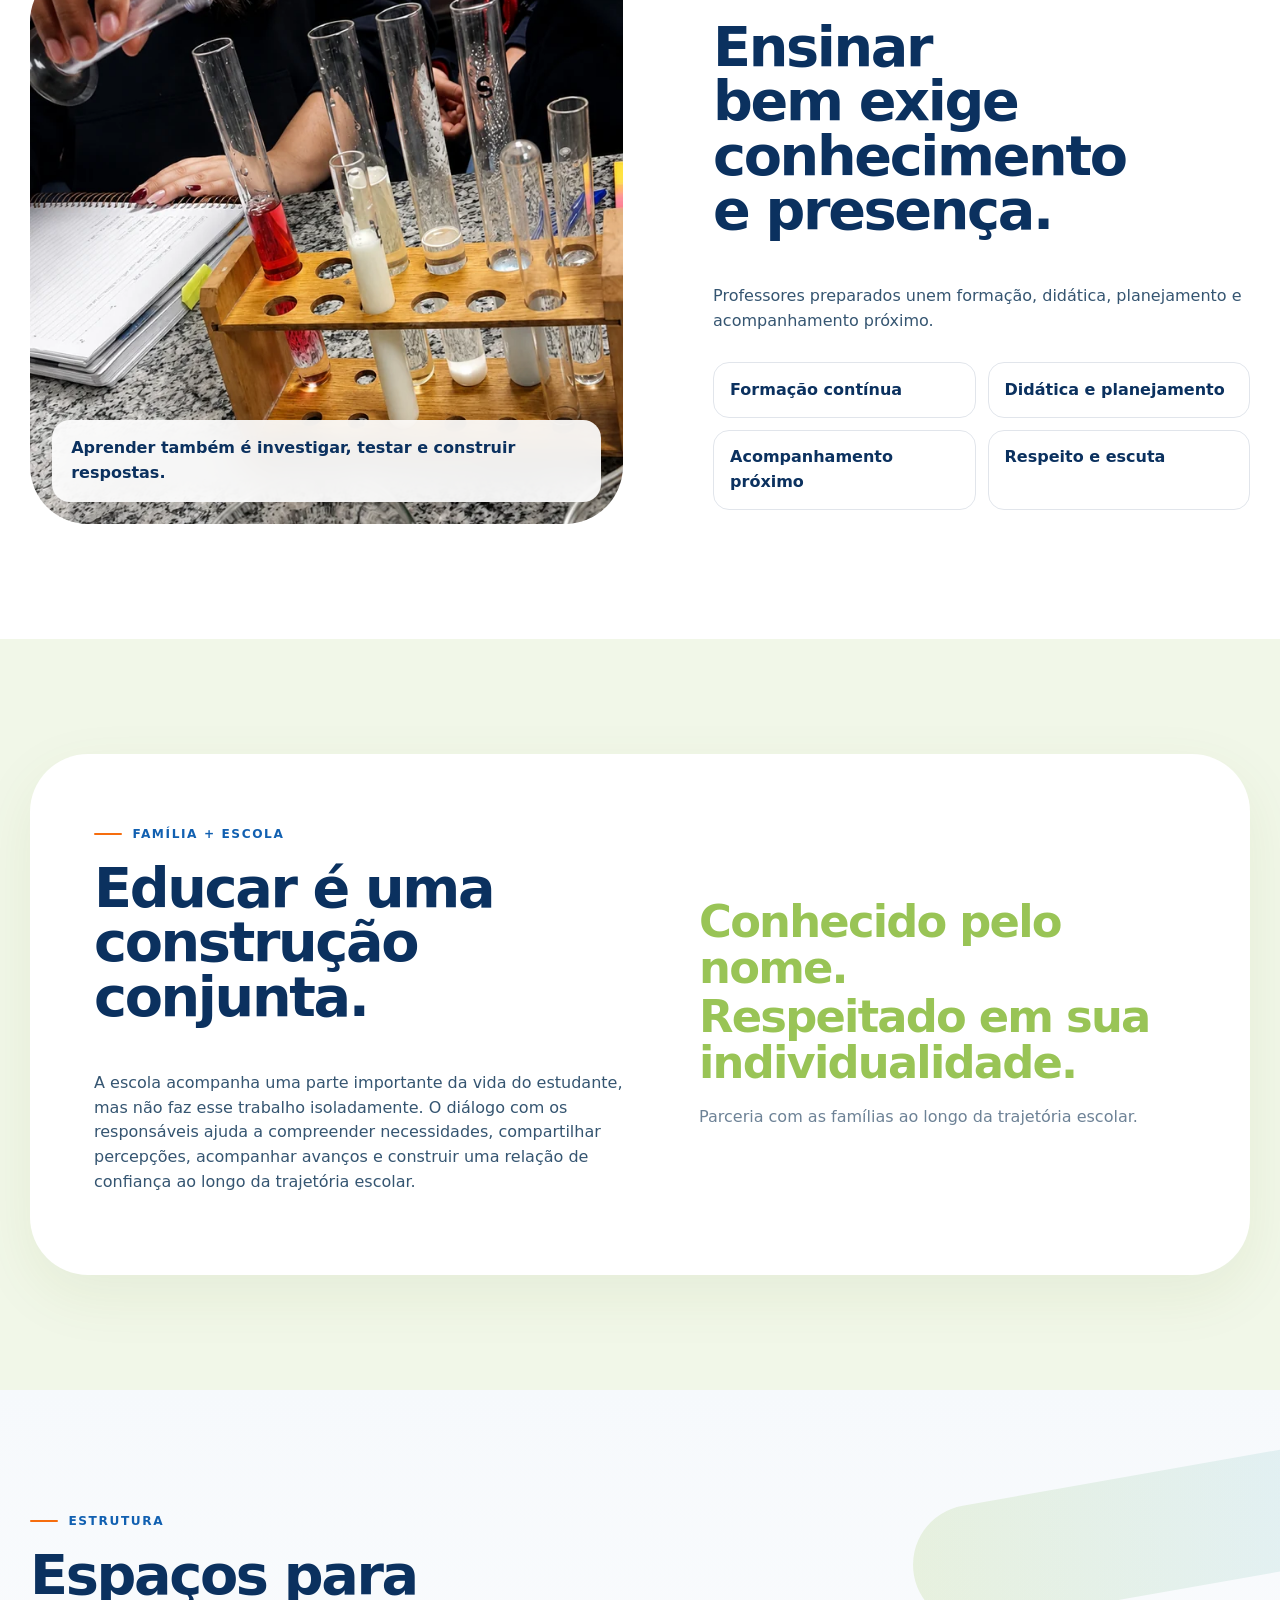
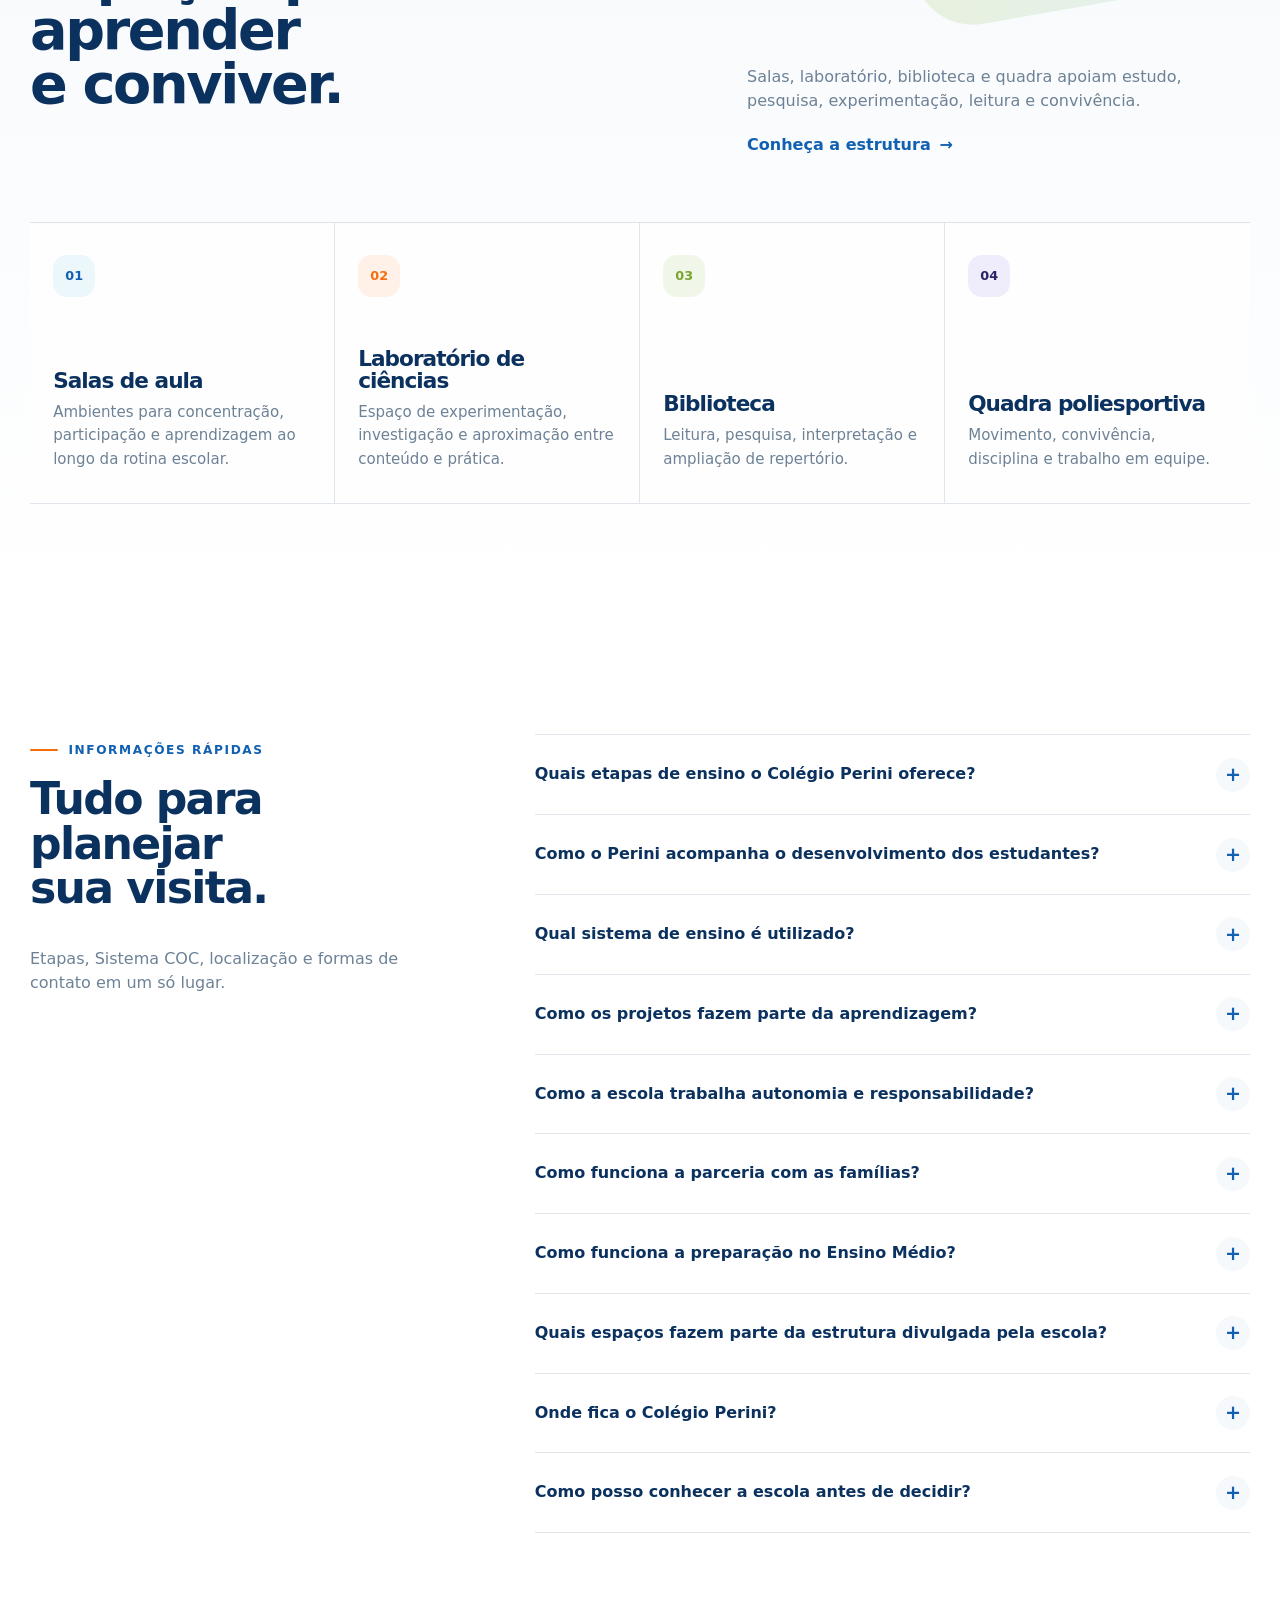
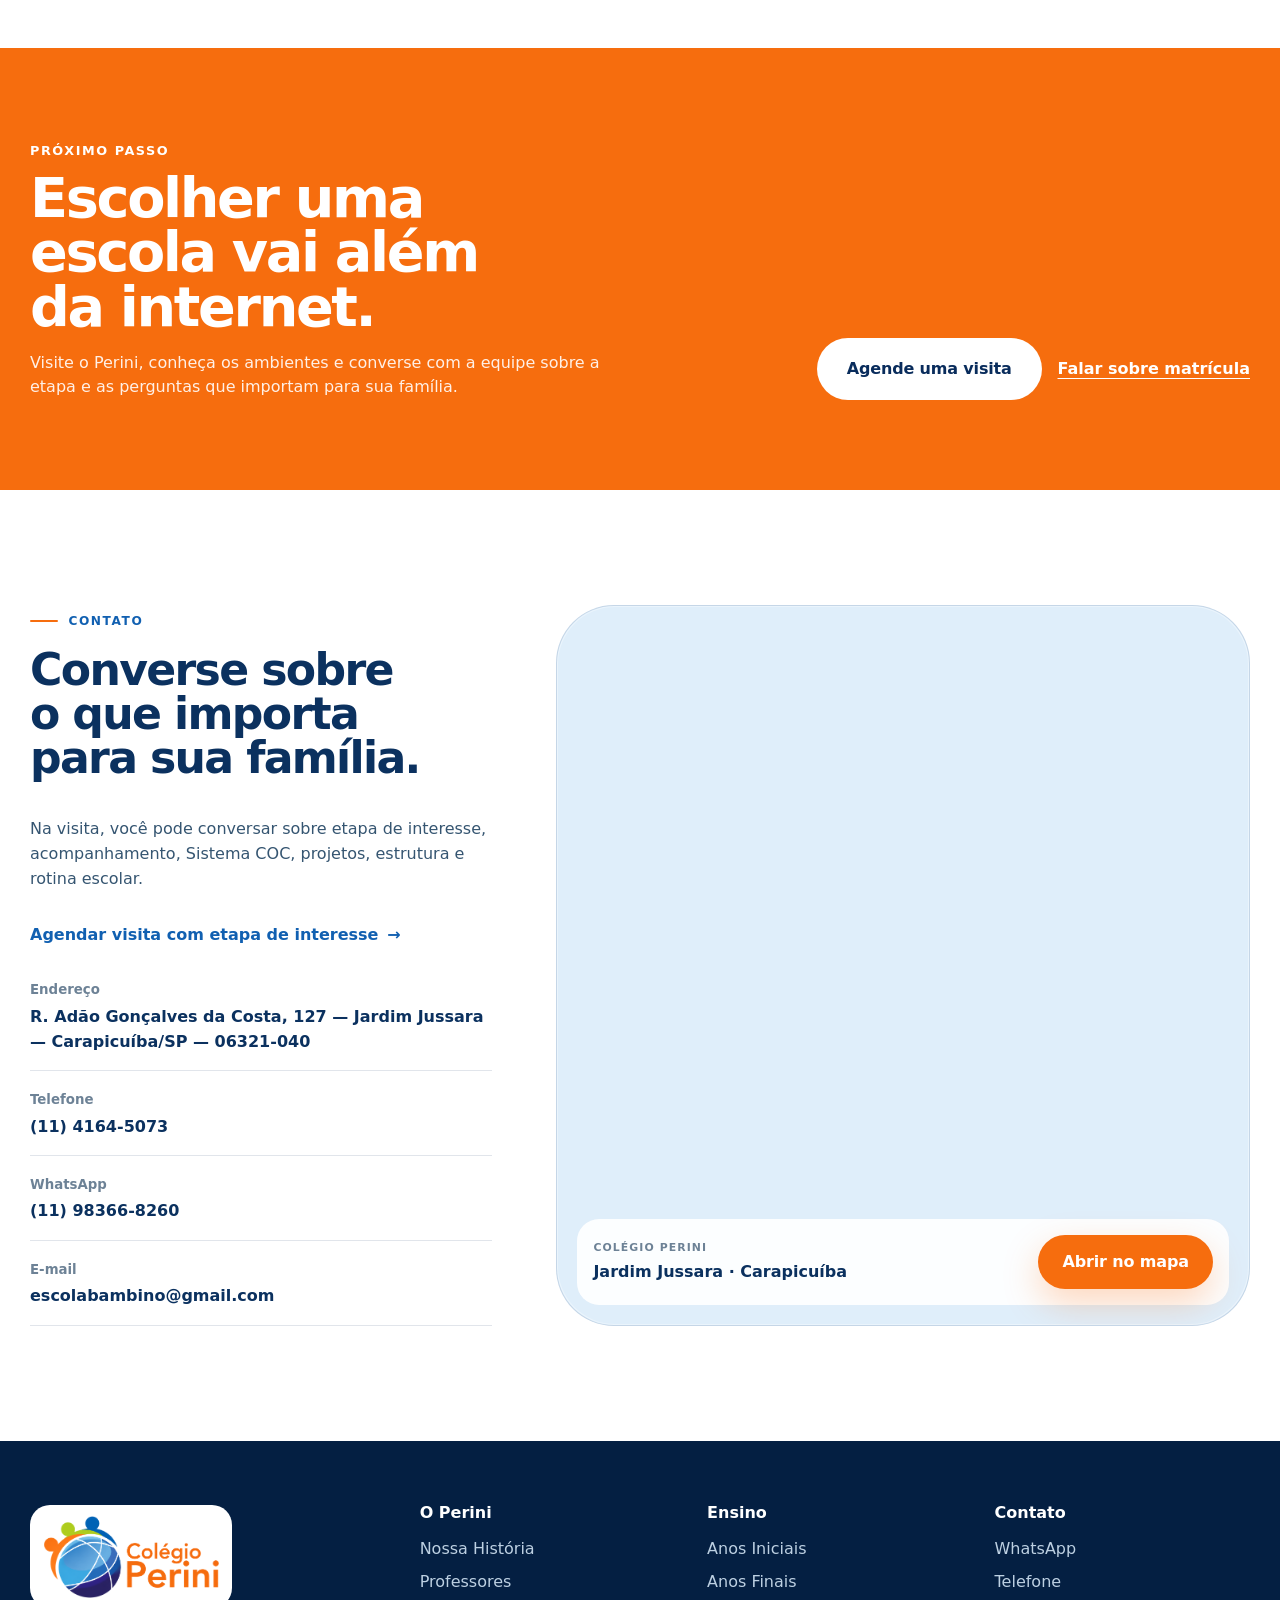
==== commit f0b39afa: "Add files via upload" ====
--- a/index.html
+++ b/index.html
@@ -3,254 +3,310 @@
 <html lang="pt-BR">
 <head>
 <meta charset="utf-8"/>
-<meta content="width=device-width, initial-scale=1" name="viewport"/>
-<title>Colégio Perini | Escola Particular em Carapicuíba, Região de Osasco</title>
-<meta content="Conheça o Colégio Perini, escola particular em Carapicuíba com Sistema COC, Ensino Fundamental, Ensino Médio, acompanhamento pedagógico e parceria com a família." name="description"/><link href="https://colegio-perini.vercel.app/" rel="canonical"/><meta content="Colégio Perini | Aprender. Pertencer. Transformar." property="og:title"/><meta content="Do Ensino Fundamental ao Ensino Médio, com Sistema COC, acompanhamento próximo e projetos reais." property="og:description"/><meta content="website" property="og:type"/><meta content="https://colegio-perini.vercel.app/" property="og:url"/><meta content="https://colegio-perini.vercel.app/assets/social/og-perini.webp" property="og:image"/><meta content="summary_large_image" name="twitter:card"/><meta content="Colégio Perini | Aprender. Pertencer. Transformar." name="twitter:title"/><meta content="Do Ensino Fundamental ao Ensino Médio, com Sistema COC, acompanhamento próximo e projetos reais." name="twitter:description"/><meta content="https://colegio-perini.vercel.app/assets/social/og-perini.webp" name="twitter:image"/><link href="assets/favicons/favicon-32.png" rel="icon" sizes="32x32" type="image/png"/><link href="assets/favicons/favicon-16.png" rel="icon" sizes="16x16" type="image/png"/><link href="assets/favicons/apple-touch-icon.png" rel="apple-touch-icon"/><link href="manifest.webmanifest" rel="manifest"/><meta content="#06234f" name="theme-color"/>
-<link href="css/perini.css" rel="stylesheet"/>
+<meta content="width=device-width,initial-scale=1,viewport-fit=cover" name="viewport"/>
+<meta content="light" name="color-scheme"/>
+<title>Colégio Perini | Escola particular em Carapicuíba desde 1987</title>
+<meta content="Conheça o Colégio Perini em Carapicuíba: Ensino Fundamental e Ensino Médio com Sistema COC, professores preparados, projetos, acompanhamento próximo e formação humana." name="description"/>
+<meta content="Colégio Perini MASTER HOME v2.1 · diagramação homologação · base visual V3.4" name="generator"/>
+<meta content="#0b4e90" name="theme-color"/>
+<meta content="index,follow,max-image-preview:large" name="robots"/>
+<link href="https://colegio-perini.vercel.app/" rel="canonical"/>
+<meta content="pt_BR" property="og:locale"/>
+<meta content="website" property="og:type"/>
+<meta content="Colégio Perini" property="og:site_name"/>
+<meta content="Colégio Perini | Aprender. Pertencer. Transformar." property="og:title"/>
+<meta content="Do Ensino Fundamental ao Ensino Médio, com Sistema COC, acompanhamento próximo, professores preparados e projetos reais." property="og:description"/>
+<meta content="https://colegio-perini.vercel.app/" property="og:url"/>
+<meta content="https://colegio-perini.vercel.app/assets/og/perini-social.jpg" property="og:image"/>
+<meta content="1200" property="og:image:width"/>
+<meta content="630" property="og:image:height"/>
+<meta content="Alunos do Colégio Perini em ambiente escolar" property="og:image:alt"/>
+<meta content="summary_large_image" name="twitter:card"/>
+<meta content="Colégio Perini | Aprender. Pertencer. Transformar." name="twitter:title"/>
+<meta content="Do Ensino Fundamental ao Ensino Médio, com Sistema COC, acompanhamento próximo, professores preparados e projetos reais." name="twitter:description"/>
+<meta content="https://colegio-perini.vercel.app/assets/og/perini-social.jpg" name="twitter:image"/>
+<link href="assets/icons/favicon-32.png" rel="icon" sizes="32x32" type="image/png"/>
+<link href="assets/icons/favicon-48.png" rel="icon" sizes="48x48" type="image/png"/>
+<link href="assets/icons/apple-touch-icon.png" rel="apple-touch-icon" sizes="180x180"/>
+<link href="manifest.webmanifest" rel="manifest"/>
+<link as="image" href="assets/hero/jornada-perini-1280.webp" imagesizes="(max-width: 1080px) 92vw, 48vw" imagesrcset="assets/hero/jornada-perini-768.webp 768w, assets/hero/jornada-perini-1280.webp 1280w, assets/hero/jornada-perini.webp 1672w" rel="preload"/>
+<link href="css/tokens.css" rel="stylesheet"/>
+<link href="css/base.css" rel="stylesheet"/>
+<link href="css/components.css" rel="stylesheet"/>
+<link href="css/responsive.css" rel="stylesheet"/>
 </head>
 <body>
-<header aria-label="Cabeçalho do site" class="site-header">
-<div class="container header-inner">
-<a aria-label="Colégio Perini" class="brand" href="#inicio">
+<a class="skip-link" href="#conteudo">Pular para o conteúdo</a>
+<div class="campaign" hidden="" id="campaign-bar"></div>
+<header class="site-header" id="site-header">
+<div class="container nav-shell">
+<a aria-label="Colégio Perini — início" class="brand" href="./">
+<img alt="Colégio Perini" height="414" id="brand-logo" src="assets/brand/logo-colegio-perini-cropped.webp" width="879"/>
+</a>
+<nav aria-label="Navegação principal" class="desktop-nav">
+<a href="./#perini">O Perini</a>
+<a href="./#ensino">Ensino</a>
+<a href="./sistema-de-ensino/">Sistema COC</a>
+<a href="./#projetos">Projetos</a>
+<a href="./estrutura-e-vida-escolar/">Estrutura</a>
+<a href="./contato/">Contato</a>
+<a class="portal-link" data-portal="" data-track="portal" href="https://portal.coc.com.br/" rel="noopener noreferrer" target="_blank">Portal do Aluno</a>
+<a class="btn btn-primary btn-sm" data-track="visita-header" data-visit-link="" href="./contato/#agendar">Agende uma visita</a>
+</nav>
+<button aria-controls="mobile-menu" aria-expanded="false" aria-label="Abrir menu" class="menu-toggle" id="menu-toggle" type="button"><span aria-hidden="true"></span></button>
+</div>
+</header>
+<div aria-hidden="true" aria-label="Menu de navegação" aria-modal="true" class="mobile-menu" id="mobile-menu" role="dialog">
+<div class="mobile-menu-inner">
+<div class="mobile-menu-top">
 <img alt="Colégio Perini" height="414" src="assets/brand/logo-colegio-perini-cropped.webp" width="879"/>
+<button aria-label="Fechar menu" class="mobile-close" id="mobile-close" type="button">×</button>
+</div>
+<nav aria-label="Navegação mobile">
+<a class="mobile-link" href="#perini">O Perini</a>
+<a class="mobile-link sub" href="./#historia">Nossa História</a>
+<a class="mobile-link sub" href="./#professores">Professores</a>
+<a class="mobile-link" href="#ensino">Ensino</a>
+<a class="mobile-link sub" href="./fundamental-1/">Anos Iniciais</a><a class="mobile-link sub" href="./fundamental-2/">Anos Finais</a>
+<a class="mobile-link sub" href="./ensino-medio/">Ensino Médio</a>
+<a class="mobile-link" href="#coc">Sistema COC</a>
+<a class="mobile-link" href="#projetos">Projetos</a>
+<a class="mobile-link" href="#estrutura">Estrutura</a>
+<a class="mobile-link" href="#contato">Contato</a>
+</nav>
+<div class="mobile-menu-actions">
+<a class="btn btn-primary" data-track="visita-menu" data-visit-link="" href="./contato/#agendar">Agende uma visita</a>
+<a class="btn btn-ghost" data-portal="" data-track="portal-menu" href="https://portal.coc.com.br/" rel="noopener noreferrer" target="_blank">Portal do Aluno</a>
+</div>
+</div>
+</div>
+<main id="conteudo">
+<section class="hero" id="inicio">
+<div aria-hidden="true" class="hero-bg"></div>
+<div class="container hero-layout">
+<div class="hero-copy" data-reveal="">
+<span class="eyebrow" data-hero-eyebrow="">Colégio Perini · Carapicuíba · Desde 1987</span>
+<h1 class="hero-title" data-hero-title=""><span>Aprender.</span><span>Pertencer.</span><span>Transformar.</span></h1>
+<p class="hero-intro" data-hero-text="">Desde 1987, o Colégio Perini acompanha crianças e jovens do Ensino Fundamental ao Ensino Médio com ensino estruturado, Sistema COC, professores preparados, projetos e acompanhamento próximo.</p>
+<div class="hero-actions">
+<a class="btn btn-primary" data-track="visita-hero" data-visit-link="" href="./contato/#agendar">Agende uma visita</a>
+<a class="btn btn-outline" href="#perini">Conheça o Perini</a><a class="hero-whatsapp" data-track="whatsapp-hero" data-whatsapp="" href="https://wa.me/5511983668260?text=Ol%C3%A1%21%20Conheci%20o%20Col%C3%A9gio%20Perini%20pelo%20site%20e%20gostaria%20de%20mais%20informa%C3%A7%C3%B5es." rel="noopener noreferrer" target="_blank">Falar pelo WhatsApp</a>
+</div>
+<div aria-label="Destaques do Colégio Perini" class="hero-trust">
+<span><b>Desde 1987</b><small>trajetória com alunos e famílias</small></span>
+<span><b>Sistema COC</b><small>material, plataforma e avaliações</small></span>
+<span><b>Fundamental ao Médio</b><small>continuidade entre as etapas</small></span>
+</div>
+</div>
+<div class="hero-visual" data-reveal="">
+<div class="hero-image-wrap">
+<img alt="Alunos do Colégio Perini em ambiente escolar" decoding="async" fetchpriority="high" height="720" id="hero-image" sizes="(max-width: 1080px) 92vw, 48vw" src="assets/hero/jornada-perini-1280.webp" srcset="assets/hero/jornada-perini-768.webp 768w, assets/hero/jornada-perini-1280.webp 1280w, assets/hero/jornada-perini.webp 1672w" width="1280"/>
+</div>
+<div class="hero-note"><span aria-hidden="true" class="dot"></span><div><strong>Uma escola que acompanha cada fase.</strong><small>Do Ensino Fundamental ao Ensino Médio.</small></div></div>
+</div>
+</div>
+<div aria-hidden="true" class="hero-wave"></div>
+</section>
+<section class="section essence" id="perini">
+<div class="container">
+<div class="section-head split-head" data-reveal="">
+<div><span class="kicker">Nossa essência</span><h2 class="title-lg" data-copy="essence-title">Crescer sem perder o olhar para cada estudante.</h2></div>
+<p data-copy="essence-text">O Perini nasceu da proximidade com seus alunos e cresceu junto com eles, preservando o olhar atento para cada estudante.</p>
+</div>
+<div class="essence-grid" id="pillars-grid"></div>
+</div>
+</section>
+<section class="section stages" id="ensino">
+<div class="container">
+<div class="section-head" data-reveal="">
+<span class="kicker">Etapas de ensino</span>
+<h2 class="title-lg">Cada etapa tem objetivos próprios.</h2>
+<p>As necessidades mudam ao longo da trajetória. O Perini ajusta objetivos, responsabilidades e acompanhamento a cada ciclo.</p>
+</div>
+<div class="stages-grid" id="stages-grid"></div>
+</div>
+</section>
+<section class="section journey" id="jornada">
+<div class="container">
+<div class="section-head split-head" data-reveal="">
+<div><span class="kicker">Uma trajetória contínua</span><h2 class="title-lg">Uma etapa prepara a próxima.</h2></div>
+<p>Base, autonomia e hábitos de estudo se desenvolvem de forma progressiva ao longo da trajetória.</p>
+</div>
+<div class="journey-grid" id="journey-grid"></div>
+</div>
+</section>
+<section class="section history" id="historia">
+<div class="container history-layout">
+<div class="history-panel history-photo-panel" data-reveal=""><picture class="history-panel-picture">
+<source media="(max-width:720px)" srcset="assets/real/direcao-historia-720.webp"/>
+<img alt="Equipe de direção do Colégio Perini em registro institucional" data-real-image="historyDirection" decoding="async" height="1448" loading="lazy" sizes="(max-width:1080px) 92vw, 40vw" src="assets/real/direcao-historia.webp" srcset="assets/real/direcao-historia-720.webp 720w, assets/real/direcao-historia.webp 1086w" width="1086"/>
+</picture>
+<span class="history-year">1987</span>
+<p>Desde 1987, uma trajetória construída ao lado de alunos e famílias.</p>
+<div aria-hidden="true" class="history-orbit"></div>
+</div>
+<div class="history-copy" data-reveal="">
+<span class="kicker">Nossa história</span>
+<h2 class="title-lg" data-history-title="">A escola cresceu porque seus alunos cresceram.</h2>
+<p data-history-text="">A trajetória da atual direção começou em 1987, com a Educação Infantil. À medida que os alunos cresceram, o Perini ampliou sua atuação para os Anos Iniciais, Anos Finais e Ensino Médio. A escola evoluiu em estrutura, tecnologia e proposta pedagógica sem abrir mão de sua essência: o olhar atento para cada estudante.</p>
+<div aria-label="Valores presentes na trajetória" class="history-values"><span>Tradição</span><span>Proximidade</span><span>Evolução</span></div>
+</div>
+</div>
+</section>
+<section class="section reasons" id="diferenciais">
+<div class="container reasons-layout">
+<div class="reasons-intro" data-reveal=""><span class="kicker">O que uma família procura</span><h2 class="title-md" data-copy="reasons-title">Ensino e acompanhamento caminham juntos.</h2><p data-copy="reasons-text">Ensino estruturado, professores preparados, projetos, acompanhamento e parceria com as famílias sustentam a proposta em cada etapa.</p></div>
+<div class="reasons-grid" id="reasons-grid"></div>
+</div>
+</section>
+<section class="section coc" id="coc">
+<div class="container coc-layout">
+<div class="coc-copy" data-reveal="">
+<span class="kicker kicker-light">Sistema COC de Ensino</span>
+<h2 class="title-lg" data-coc-title="">Recursos ganham valor quando têm propósito.</h2>
+<p data-coc-text="">O Colégio Perini integra material didático, recursos digitais, avaliações, simulados e ferramentas de acompanhamento para tornar a aprendizagem mais dinâmica e fortalecer a autonomia do estudante.</p>
+<a class="text-link light" href="./sistema-de-ensino/">Conheça o Sistema COC no Perini <span aria-hidden="true">→</span></a>
+</div>
+<div class="coc-stack" data-reveal="" id="coc-items"></div>
+</div>
+</section>
+<section class="section coc-video-section" id="coc-video" aria-labelledby="coc-video-title">
+<div class="container coc-video-layout">
+<div class="coc-video-copy" data-reveal="">
+<span class="kicker" data-coc-video-kicker="">Perini + Sistema COC</span>
+<h2 class="title-md" id="coc-video-title" data-coc-video-title="">Veja o Sistema COC em ação.</h2>
+<p data-coc-video-text="">O COC reúne material didático, recursos digitais, avaliações e simulados. No Perini, esses recursos são integrados ao trabalho de professores, aos projetos e ao acompanhamento de cada etapa.</p>
+<p class="coc-video-note" data-coc-video-note="">Assista ao vídeo institucional do COC para conhecer melhor o sistema que faz parte da proposta pedagógica da escola.</p>
+<a class="btn btn-primary coc-video-cta" data-track="visita-coc-video" data-visit-link="" href="./contato/#agendar">Agende uma visita</a>
+</div>
+<div class="coc-video-media" data-reveal="">
+<a aria-label="Reproduzir vídeo institucional do Sistema COC" class="coc-video-facade" data-coc-video-play="" data-track="coc-video-play" href="https://www.youtube.com/watch?v=LLUYrDn4aXA" rel="noopener noreferrer" target="_blank">
+<span class="coc-video-badge" data-coc-video-label="">Vídeo institucional</span>
+<span aria-hidden="true" class="coc-video-orbit coc-video-orbit-a"></span>
+<span aria-hidden="true" class="coc-video-orbit coc-video-orbit-b"></span>
+<span aria-hidden="true" class="coc-video-play-icon"><i></i></span>
+<span class="coc-video-facade-copy"><small>Sistema COC de Ensino</small><strong data-coc-video-facade-title="">Conheça o Sistema COC</strong></span>
 </a>
-<button aria-controls="menu-principal" aria-expanded="false" aria-label="Abrir menu" class="menu-toggle" type="button"><span></span></button>
-<nav aria-label="Menu principal" class="site-nav" id="menu-principal">
-<a href="#perini">O Perini</a>
-<a href="#ensino">Ciclos</a>
-<a href="#coc">Sistema COC</a>
-<a href="#projetos">Projetos</a>
-<a href="#estrutura">Estrutura</a>
-<a href="#contato">Contato</a>
-<a data-portal="" href="https://portal.coc.com.br/" rel="noopener" target="_blank">Portal do Aluno</a>
-</nav>
-<a class="cta header-cta" data-whatsapp="" href="https://wa.me/5511983668260?text=Ol%C3%A1!%20Conheci%20o%20Col%C3%A9gio%20Perini%20pelo%20site%20e%20gostaria%20de%20agendar%20uma%20visita." rel="noopener" target="_blank">Agende uma visita</a>
-</div>
-</header>
-<main>
-<section class="hero" id="inicio">
-<div class="container hero-grid">
-<div class="hero-copy">
-<div class="hero-kicker">Colégio Perini · Carapicuíba · Desde 1987</div>
-<h1><span class="title-word">Aprender.</span><span class="title-word">Pertencer.</span><span class="title-word">Transformar.</span></h1>
-<p>Uma escola que une tradição, Sistema COC, acompanhamento próximo e experiências reais para ajudar cada aluno a crescer com confiança.</p>
-<div class="hero-actions">
-<a class="cta" data-whatsapp="" href="https://wa.me/5511983668260?text=Ol%C3%A1!%20Conheci%20o%20Col%C3%A9gio%20Perini%20pelo%20site%20e%20gostaria%20de%20agendar%20uma%20visita." rel="noopener" target="_blank">Agende uma visita
-              <svg aria-hidden="true" fill="none" viewbox="0 0 24 24"><path d="M5 12h14m-6-6 6 6-6 6" stroke="currentColor" stroke-linecap="round" stroke-linejoin="round" stroke-width="2"></path></svg>
-</a>
-</div>
-<div class="hero-note">Do Ensino Fundamental ao Ensino Médio, com método, vínculo e formação humana.</div>
-</div>
-<div aria-label="Fachada do Colégio Perini" class="hero-media">
-<figure class="hero-photo">
-<picture>
-<source media="(max-width: 760px)" srcset="assets/hero/fachada-perini-mobile.webp"/>
-<img alt="Fachada do Colégio Perini em Carapicuíba" fetchpriority="high" height="1000" src="assets/hero/fachada-perini-desktop.webp" width="1600"/>
-</picture>
+<a class="coc-video-external" data-coc-video-external="" data-track="coc-video-youtube" href="https://www.youtube.com/watch?v=LLUYrDn4aXA" rel="noopener noreferrer" target="_blank">Abrir o vídeo no YouTube <span aria-hidden="true">↗</span></a>
+</div>
+</div>
+</section>
+<section class="section projects" id="projetos">
+<div class="container">
+<div class="section-head split-head" data-reveal="">
+<div><span class="kicker">Projetos pedagógicos</span><h2 class="title-lg">Conhecimento vivido ganha significado.</h2></div>
+<p>Projetos criam situações para pesquisar, experimentar, comunicar e transformar conhecimento em ação.</p>
+</div>
+<div class="projects-photo-story" data-reveal="">
+<figure class="project-photo-main">
+<img alt="Estudantes e equipe do Colégio Perini na Feira das Nações" data-real-image="feiraDasNacoes" decoding="async" height="1086" loading="lazy" sizes="(max-width:1080px) 92vw, 66vw" src="assets/real-2026/feira-das-nacoes.webp" srcset="assets/real-2026/feira-das-nacoes-720.webp 720w, assets/real-2026/feira-das-nacoes-1200.webp 1200w, assets/real-2026/feira-das-nacoes.webp 1448w" width="1448"/>
+<figcaption><span>Experiências do Perini</span><strong>Aprender também é fazer, criar e compartilhar.</strong><small>No palco, em sala ou em campo, os alunos participam de experiências que ampliam repertório, comunicação e colaboração.</small></figcaption>
 </figure>
-</div>
-</div>
-<div aria-label="Destaques rápidos do Colégio Perini" class="hero-proof">
-<div class="container">
-<div class="proof-item"><b>1987</b><span><small>Desde</small>História, presença e confiança local.</span></div>
-<div class="proof-item"><b class="green">COC</b><span><small>Sistema</small>Material, plataforma e avaliações.</span></div>
-<div class="proof-item"><b class="orange proof-word">Ciclos</b><span><small>Jornada</small>Do 1º ano do Ensino Fundamental à 3ª série do Ensino Médio.</span></div>
-</div>
-</div>
-</section>
-<section class="section intro" id="perini">
-<div class="container intro-grid">
-<div class="intro-text">
-<span class="eyebrow">Nossa essência</span>
-<h2>O Perini ensina com método, acompanha de perto e valoriza o vínculo entre aluno, família e escola.</h2>
-<p class="lead">Aprendizagem, pertencimento e formação humana caminham juntos. A rotina escolar é organizada para que o estudante desenvolva conhecimento, autonomia e responsabilidade.</p>
-<div aria-label="Pilares da escola" class="principles">
-<div class="principle"><b>Aprender</b><p>Material estruturado, professores próximos e rotina de estudo acompanhada.</p></div>
-<div class="principle"><b>Pertencer</b><p>Ambiente acolhedor, diálogo com a família e olhar atento para cada estudante.</p></div>
-<div class="principle"><b>Transformar</b><p>Projetos reais que desenvolvem repertório, colaboração, autoria e cidadania.</p></div>
-</div>
-</div>
-<figure class="intro-media">
-<img alt="Direção e liderança pedagógica do Colégio Perini" height="1300" loading="lazy" src="assets/reais/novas/lideranca-dupla.webp" width="975"/>
-<figcaption class="caption-card"><strong>Presença pedagógica</strong><span>Equipe próxima para orientar rotina, vínculo e evolução.</span></figcaption>
+<div class="project-photo-stack">
+<figure>
+<img alt="Estudantes do Colégio Perini em atividade prática de ciências" data-real-image="cienciaAluna" decoding="async" height="941" loading="lazy" sizes="(max-width:1080px) 92vw, 31vw" src="assets/real-2026/ciencia-aluna-tubos-card.webp" srcset="assets/real-2026/ciencia-aluna-tubos-card-720.webp 720w, assets/real-2026/ciencia-aluna-tubos-card.webp 941w" width="941"/>
+<figcaption>Ciência em prática</figcaption>
 </figure>
-</div>
-</section>
-<section class="section journey" id="ensino">
-<div class="container">
-<div class="section-head">
-<div>
-<span class="eyebrow">Etapas de ensino</span>
-<h2>Cada etapa tem um objetivo. A jornada é uma só.</h2>
-<div aria-label="Progressão pedagógica" class="progress-line"><span>Base</span><span>Autonomia</span><span>Preparação</span></div>
-</div>
-<p class="lead">Do 1º ano do Ensino Fundamental à 3ª série do Ensino Médio, o Perini acompanha o amadurecimento do estudante com método, vínculo, Sistema COC e presença pedagógica.</p>
-</div>
-<div class="stage-list">
-<article class="stage">
-<figure class="stage-media initial"><img alt="Alunos em atividade pedagógica no Colégio Perini" height="650" loading="lazy" src="assets/reais/colegio-perini-teatro-fundamental-card.webp" width="900"/></figure>
-<div class="stage-content">
-<div class="stage-meta"><strong>Ensino Fundamental — Anos Iniciais</strong><span>1º ao 5º ano</span></div>
-<h3>Base para aprender com segurança.</h3>
-<p>Nos Anos Iniciais, a criança constrói fundamentos que sustentam toda a vida escolar: leitura, escrita, raciocínio lógico, interpretação, convivência, rotina e confiança para aprender.</p>
-<div class="stage-details">
-<div><strong>O aluno desenvolve</strong><p>Leitura · Escrita · Raciocínio lógico · Oralidade · Hábitos de estudo</p></div>
-<div><strong>O Perini acompanha</strong><p>Adaptação, participação, avanços, dificuldades e construção da rotina escolar.</p></div>
-<div><strong>O COC apoia</strong><p>Material didático por etapa, recursos digitais e atividades estruturadas para organizar a aprendizagem.</p></div>
-</div>
-<p class="stage-close"><strong>A criança não apenas aprende conteúdos.</strong> <span>Ela aprende a se organizar, participar e confiar no próprio processo de aprendizagem.</span></p>
-</div>
-</article>
-<article class="stage">
-<figure class="stage-media final"><img alt="Alunos em saída pedagógica do Colégio Perini" height="900" loading="lazy" src="assets/reais/novas/animalia-grupo-misto.webp" width="1600"/></figure>
-<div class="stage-content">
-<div class="stage-meta"><strong>Ensino Fundamental — Anos Finais</strong><span>6º ao 9º ano</span></div>
-<h3>Autonomia para crescer com acompanhamento.</h3>
-<p>Nos Anos Finais, o estudante assume novas responsabilidades, convive com mais disciplinas e amplia sua participação em projetos, pesquisas e atividades que exigem organização e pensamento crítico.</p>
-<div class="stage-details">
-<div><strong>O aluno desenvolve</strong><p>Autonomia · Organização · Pesquisa · Argumentação · Repertório</p></div>
-<div><strong>O Perini acompanha</strong><p>Transição de etapa, rotina de estudos, convivência, desempenho e preparação para o Ensino Médio.</p></div>
-<div><strong>O COC apoia</strong><p>Conteúdos estruturados por área, recursos digitais, avaliações e instrumentos para acompanhar evolução.</p></div>
-</div>
-<p class="stage-close"><strong>É a fase em que o aluno deixa de apenas cumprir tarefas.</strong> <span>Ele começa a entender melhor como estudar, participar e assumir responsabilidades.</span></p>
-</div>
-</article>
-<article class="stage">
-<figure class="stage-media medium"><img alt="Atividade de laboratório e investigação no Ensino Médio" height="1300" loading="lazy" src="assets/reais/novas/ciencia-laboratorio.webp" width="732"/></figure>
-<div class="stage-content">
-<div class="stage-meta"><strong>Ensino Médio</strong><span>1ª à 3ª série</span></div>
-<h3>Preparação desde a 1ª série do Ensino Médio.</h3>
-<p>No Ensino Médio, a preparação é progressiva. Desde a 1ª série, o aluno consolida base acadêmica, cria rotina de estudo e se aproxima de avaliações, simulados e estratégias para ENEM, vestibulares e escolhas de futuro.</p>
-<div class="stage-details">
-<div><strong>O aluno desenvolve</strong><p>Base acadêmica · Estratégia de estudo · Autonomia · Simulados · Projeto de futuro</p></div>
-<div><strong>O Perini acompanha</strong><p>Desempenho, organização da rotina, amadurecimento acadêmico e escolhas do estudante.</p></div>
-<div><strong>O COC apoia</strong><p>Material didático, avaliações, simulados e recursos digitais para estruturar a preparação.</p></div>
-</div>
-<p class="stage-close"><strong>O Ensino Médio prepara para provas, mas também para decisões.</strong> <span>Por isso, método, acompanhamento e autonomia caminham juntos.</span></p>
-</div>
-</article>
-</div>
-</div>
-</section>
-<section class="section coc" id="coc">
-<div class="container coc-grid">
-<div>
-<span class="eyebrow">Sistema COC</span>
-<h2>Sistema COC com material didático, plataforma e avaliação diagnóstica.</h2>
-<p class="lead">No Colégio Perini, o Sistema COC apoia a rotina escolar com material didático estruturado, recursos digitais, avaliações e simulados que ajudam professores, alunos e famílias a acompanhar a evolução da aprendizagem.</p>
-<p class="coc-synthesis">O COC organiza a jornada acadêmica. O Perini acompanha o aluno de perto.</p>
-<figure class="coc-photo"><img alt="Convivência e rotina escolar no Colégio Perini" height="650" loading="lazy" src="assets/reais/colegio-perini-convivencia-card.webp" width="900"/></figure>
-</div>
-<div aria-label="Recursos do Sistema COC no Colégio Perini" class="coc-list">
-<div class="coc-row"><strong>Material didático por etapa</strong><span>Conteúdo atualizado, alinhado à BNCC e organizado para cada fase do percurso escolar.</span></div>
-<div class="coc-row"><strong>Plataforma digital</strong><span>Recursos de estudo para revisar, praticar e avançar.</span></div>
-<div class="coc-row"><strong>Avaliações e simulados</strong><span>Instrumentos para acompanhar desenvolvimento, desempenho e oportunidades de melhoria.</span></div>
-<div class="coc-row"><strong>Acompanhamento pedagógico</strong><span>Clareza para orientar estudo, rotina e próximos passos.</span></div>
-</div>
-</div>
-</section>
-<section class="section projects" id="projetos">
-<div class="container">
-<div class="section-head">
-<div><span class="eyebrow">Projetos e vivências</span><h2>A escola acontecendo de verdade.</h2></div>
-<p class="lead">Projetos, saídas pedagógicas, atividades culturais, ciência e convivência mostram como o aluno aprende para além da sala de aula.</p>
-</div>
-<div class="project-grid">
-<figure class="project-feature"><img alt="Feira das Nações no Colégio Perini" height="1086" loading="lazy" src="assets/reais/novas/feira-das-nacoes.webp" width="1448"/><figcaption class="project-caption"><strong>Feira das Nações</strong><span>Pesquisa, cultura e apresentação oral.</span></figcaption></figure>
-<div>
-<h3>Vivências que viram repertório.</h3>
-<p class="lead project-lead">Cada imagem mostra uma experiência com função pedagógica: pesquisar, apresentar, investigar, conviver, criar ou observar o mundo real.</p>
-<p class="project-proofline">Oralidade · Investigação · Colaboração · Cidadania</p>
-<div class="project-mosaic">
-<figure class="project-card"><img alt="Mapa gigante em atividade pedagógica" height="1300" loading="lazy" src="assets/reais/novas/mapa-gigante.webp" width="975"/><figcaption class="project-caption"><strong>Mapa gigante</strong><span>Geografia e leitura espacial.</span></figcaption></figure>
-<figure class="project-card"><img alt="Apresentação cultural no Colégio Perini" height="650" loading="lazy" src="assets/reais/colegio-perini-grupo-teatro-card.webp" width="900"/><figcaption class="project-caption"><strong>Apresentações culturais</strong><span>Expressão e trabalho coletivo.</span></figcaption></figure>
-<figure class="project-card"><img alt="Trabalho de campo do Colégio Perini" height="650" loading="lazy" src="assets/reais/colegio-perini-trabalho-de-campo-card.webp" width="900"/><figcaption class="project-caption"><strong>Saídas pedagógicas</strong><span>Repertório e mundo real.</span></figcaption></figure>
-<figure class="project-card"><img alt="Atividade de arte e autoria no Colégio Perini" height="1300" loading="lazy" src="assets/reais/novas/arte-maos.webp" width="975"/><figcaption class="project-caption"><strong>Arte e autoria</strong><span>Criatividade e colaboração.</span></figcaption></figure>
-</div>
-</div>
-</div>
+<figure>
+<img alt="Mãos de estudantes do Colégio Perini durante atividade de expressão artística" data-real-image="arteMaos" decoding="async" height="1034" loading="lazy" sizes="(max-width:1080px) 92vw, 31vw" src="assets/real-2026/arte-maos-tinta-card.webp" srcset="assets/real-2026/arte-maos-tinta-card-720.webp 720w, assets/real-2026/arte-maos-tinta-card.webp 1086w" width="1086"/>
+<figcaption>Expressão e autoria</figcaption>
+</figure>
+</div>
+</div>
+<div class="projects-grid" id="projects-grid"></div>
 </div>
 </section>
 <section class="section high-school" id="ensino-medio">
-<div class="container high-grid">
-<div class="high-text">
-<span class="eyebrow">Ensino Médio</span>
-<h2>Preparação desde a 1ª série do Ensino Médio.</h2>
-<p class="lead">Desde a 1ª série do Ensino Médio, o aluno constrói base, autonomia, rotina de estudo e estratégias para avançar com segurança até os vestibulares e o ENEM.</p>
-<div class="high-steps">
-<article class="high-step"><span>1ª e 2ª séries</span><div><h3>Construção de base</h3><p>Conteúdos do Ensino Médio, autonomia, avaliações, primeiros contatos com simulados no formato ENEM e organização da rotina de estudos.</p></div></article>
-<article class="high-step"><span>3ª série do Ensino Médio</span><div><h3>Revisão e aprofundamento</h3><p>Revisão dos conteúdos, resolução de questões, simulados conforme calendário pedagógico e aperfeiçoamento de estratégias de prova.</p></div></article>
-</div>
-</div>
-<figure class="high-media"><img alt="Detalhe de atividade científica no Colégio Perini" height="1300" loading="lazy" src="assets/reais/novas/ciencia-detalhe.webp" width="732"/><figcaption class="caption-card"><strong>Ciência com prática e registro.</strong><span>Investigação, observação e repertório acadêmico.</span></figcaption></figure>
+<div class="container hs-layout">
+<div class="hs-intro" data-reveal="">
+<span class="kicker">Ensino Médio</span>
+<h2 class="title-lg" data-highschool-title="">A preparação começa antes da 3ª série.</h2>
+<p data-highschool-text="">No Perini, a preparação para o Ensino Superior é construída ao longo dos três anos, com base consistente, avaliações, simulados, estratégias de estudo e acompanhamento constante.</p>
+<div class="hs-stats" id="hs-stats"></div>
+<a class="btn btn-outline hs-cta" data-track="pagina-medio" href="./ensino-medio/">Conheça o Ensino Médio</a>
+</div>
+<div class="hs-path" data-reveal="">
+<article><span>01</span><small>1ª e 2ª séries</small><h3>Construção da base</h3><p data-highschool-phase1="">Nos dois primeiros anos, os estudantes desenvolvem os conteúdos do Ensino Médio, realizam avaliações do Sistema COC e têm os primeiros contatos com simulados no formato ENEM, fortalecendo autonomia, organização e estratégias de estudo.</p></article>
+<article><span>02</span><small>3ª série do Ensino Médio</small><h3>Revisão, aprofundamento e preparação</h3><p data-highschool-phase2="">Na 3ª série, o foco está na revisão e no aprofundamento dos conteúdos, na resolução de questões e no aperfeiçoamento das estratégias de prova para o ENEM e os principais vestibulares.</p></article>
+</div>
+</div>
+</section>
+<section class="section teachers" id="professores">
+<div class="container teachers-layout">
+<div class="teachers-visual" data-reveal="">
+<img alt="Estudantes do Colégio Perini em atividade prática de ciências" data-real-image="cienciaAcao" decoding="async" height="1448" loading="lazy" sizes="(max-width:1080px) 92vw, 50vw" src="assets/real-2026/ciencia-experimento-acao.webp" srcset="assets/real-2026/ciencia-experimento-acao-720.webp 720w, assets/real-2026/ciencia-experimento-acao-1200.webp 1200w, assets/real-2026/ciencia-experimento-acao.webp 1086w" width="1086"/>
+<div class="teachers-caption">Aprender também é investigar, testar e construir respostas.</div>
+</div>
+<div class="teachers-copy" data-reveal="">
+<span class="kicker">Corpo docente</span>
+<h2 class="title-lg" data-teachers-title="">Ensinar bem exige conhecimento e presença.</h2>
+<p data-teachers-text="">Formação acadêmica, experiência, didática e aperfeiçoamento contínuo se unem a um olhar atento para as necessidades de cada estudante.</p>
+<div class="teacher-items" id="teacher-items"></div>
+</div>
+</div>
+</section>
+<section class="section family">
+<div class="container family-card" data-reveal="">
+<div><span class="kicker">Família + escola</span><h2 class="title-lg" data-family-title="">Educar é uma construção conjunta.</h2><p data-family-text="">A educação é uma construção conjunta. O diálogo entre escola e responsáveis fortalece o acompanhamento do desenvolvimento de cada estudante.</p></div>
+<div class="family-highlight"><strong>Conhecido pelo nome.</strong><strong>Respeitado em sua individualidade.</strong><span>Parceria com as famílias ao longo da trajetória escolar.</span></div>
 </div>
 </section>
 <section class="section structure" id="estrutura">
-<div class="container structure-grid">
-<div class="structure-copy">
-<span class="eyebrow">Estrutura e vida escolar</span>
-<h2>Ambientes e vivências reais para aprender, conviver e crescer.</h2>
-<p class="lead">A estrutura da escola aparece na rotina: atendimento, salas, convivência, projetos, atividades e experiências que ajudam o aluno a pertencer.</p>
-<ul class="structure-list">
-<li>Fachada e atendimento</li><li>Rotina escolar</li><li>Projetos culturais</li><li>Convivência</li><li>Trabalho de campo</li><li>Saídas pedagógicas</li>
-</ul>
-</div>
-<div aria-label="Fotos da rotina do Colégio Perini" class="structure-photo">
-<img alt="Fachada do Colégio Perini" height="750" loading="lazy" src="assets/estrutura/fachada-perini.webp" width="1200"/>
-<img alt="Apresentação de alunos no palco" height="650" loading="lazy" src="assets/reais/colegio-perini-teatro-palco-card.webp" width="900"/>
-<img alt="Equipe e evento escolar no Colégio Perini" height="650" loading="lazy" src="assets/reais/colegio-perini-equipe-evento-card.webp" width="900"/>
-</div>
-</div>
-</section>
-<section class="section family">
-<div class="container family-grid">
-<div>
-<span class="eyebrow">Família + escola</span>
-<h2>Educação acontece melhor quando família e escola caminham juntas.</h2>
-<p class="lead">A presença da equipe no cotidiano escolar ajuda a manter diálogo, organização e acompanhamento em cada etapa.</p>
-<div class="family-points">
-<div class="family-point"><strong>Coordenação próxima</strong><p>Acompanhamento da rotina e olhar atento ao desenvolvimento do aluno.</p></div>
-<div class="family-point"><strong>Diálogo com famílias</strong><p>Comunicação para orientar avanços, dificuldades e próximos passos.</p></div>
-<div class="family-point"><strong>Rotina acompanhada</strong><p>Organização, presença e cuidado no percurso escolar.</p></div>
-</div>
-</div>
-<figure class="family-media"><img alt="Direção e liderança pedagógica do Colégio Perini" height="1300" loading="lazy" src="assets/reais/novas/lideranca-dupla.webp" width="975"/></figure>
+<div class="container">
+<div class="structure-intro" data-reveal="">
+<div><span class="kicker">Estrutura</span><h2 class="title-lg" data-structure-title="">Espaços para aprender e conviver.</h2></div>
+<div><p data-structure-text="">Salas, laboratório de ciências, biblioteca e quadra poliesportiva apoiam diferentes momentos da rotina escolar.</p><a class="text-link" data-track="pagina-estrutura" href="./estrutura-e-vida-escolar/">Conheça a estrutura <span aria-hidden="true">→</span></a></div>
+</div>
+<div class="structure-list" id="structure-list"></div>
+</div>
+</section>
+<section class="section faq" id="duvidas">
+<div class="container faq-layout">
+<div class="faq-intro" data-reveal=""><span class="kicker">Informações rápidas</span><h2 class="title-md">Tudo para planejar sua visita.</h2><p>Etapas, Sistema COC, localização e formas de contato em um só lugar.</p></div>
+<div class="faq-list" data-reveal="" id="faq-list"></div>
+</div>
+</section>
+<section class="final-cta">
+<div class="container final-cta-inner" data-reveal="">
+<div><span>Próximo passo</span><h2 class="title-lg" data-finalcta-title="">Escolher uma escola vai além da internet.</h2><p data-finalcta-text="">Visite o Perini, conheça os ambientes, entenda a proposta e converse com a equipe sobre a etapa que seu filho está vivendo.</p></div>
+<div class="final-cta-actions"><a class="btn btn-white btn-lg" data-track="visita-final" data-visit-link="" href="./contato/#agendar">Agende uma visita</a><a class="final-matricula" data-matricula="" data-track="matricula-final" href="https://wa.me/5511983668260?text=Ol%C3%A1%21%20Conheci%20o%20Col%C3%A9gio%20Perini%20pelo%20site%20e%20gostaria%20de%20receber%20informa%C3%A7%C3%B5es%20sobre%20matr%C3%ADculas." rel="noopener noreferrer" target="_blank">Falar sobre matrícula</a></div>
 </div>
 </section>
 <section class="section contact" id="contato">
-<div class="container contact-grid">
-<div>
-<span class="eyebrow">Agendamento</span>
-<h2>Venha conhecer o Perini de perto.</h2>
-<p class="lead">Agende uma visita, converse com nossa equipe e veja como o Perini acompanha cada etapa da vida escolar.</p>
-<div class="contact-actions">
-<a class="cta" data-whatsapp="" href="https://wa.me/5511983668260?text=Ol%C3%A1!%20Conheci%20o%20Col%C3%A9gio%20Perini%20pelo%20site%20e%20gostaria%20de%20agendar%20uma%20visita." rel="noopener" target="_blank">Agendar visita pelo WhatsApp</a>
-<a class="text-link" data-map="" href="https://www.google.com/maps/search/?api=1&amp;query=R.+Ad%C3%A3o+Gon%C3%A7alves+da+Costa,+127,+Jardim+Jussara,+Carapicu%C3%ADba,+SP,+06321-040" rel="noopener" target="_blank">Abrir localização no mapa</a>
-</div>
-</div>
-<div class="contact-card">
-<div class="contact-items">
-<div class="contact-item"><strong>Endereço</strong><span>R. Adão Gonçalves da Costa, 127<br/>Jardim Jussara — Carapicuíba/SP — 06321-040</span></div>
-<div class="contact-item"><strong>WhatsApp</strong><a data-whatsapp="" href="https://wa.me/5511983668260?text=Ol%C3%A1!%20Conheci%20o%20Col%C3%A9gio%20Perini%20pelo%20site%20e%20gostaria%20de%20agendar%20uma%20visita." rel="noopener" target="_blank">(11) 98366-8260</a></div>
-<div class="contact-item"><strong>Telefone</strong><a data-phone="" href="tel:+551141645073">(11) 4164-5073</a></div>
-<div class="contact-item"><strong>E-mail</strong><a data-email="" href="mailto:escolabambino@gmail.com">escolabambino@gmail.com</a></div>
-</div>
-</div>
-<a aria-label="Abrir Colégio Perini no Google Maps" class="map-card" data-map="" href="https://www.google.com/maps/search/?api=1&amp;query=R.+Ad%C3%A3o+Gon%C3%A7alves+da+Costa,+127,+Jardim+Jussara,+Carapicu%C3%ADba,+SP,+06321-040" rel="noopener" target="_blank">
-<div><strong>Como chegar ao Colégio Perini</strong><span>Jardim Jussara · Carapicuíba/SP · Região de Osasco</span></div>
-<span class="text-link">Abrir rota no Google Maps</span>
-</a>
+<div class="container contact-layout">
+<div class="contact-copy" data-reveal="">
+<span class="kicker">Contato</span>
+<h2 class="title-md" data-copy="contact-title">Converse sobre o que importa para sua família.</h2>
+<p data-copy="contact-text">Converse sobre a etapa de interesse, acompanhamento, Sistema COC, projetos, preparação acadêmica, estrutura e rotina escolar.</p><a class="text-link contact-page-link" href="./contato/#agendar">Agendar visita com etapa de interesse <span aria-hidden="true">→</span></a>
+<div class="contact-list">
+<div><small>Endereço</small><span data-address=""></span></div>
+<div><small>Telefone</small><a data-phone="" data-track="telefone" href="tel:+551141645073"><span data-phone-text=""></span></a></div>
+<div><small>WhatsApp</small><a data-track="whatsapp-contato" data-whatsapp="" href="https://wa.me/5511983668260?text=Ol%C3%A1%21%20Conheci%20o%20Col%C3%A9gio%20Perini%20pelo%20site%20e%20gostaria%20de%20mais%20informa%C3%A7%C3%B5es." rel="noopener noreferrer" target="_blank"><span data-whatsapp-text=""></span></a></div>
+<div><small>E-mail</small><a data-email="" data-track="email" href="mailto:escolabambino@gmail.com"><span data-email-text=""></span></a></div>
+</div>
+</div>
+<div class="map-panel" data-reveal="">
+<iframe id="school-map" loading="lazy" referrerpolicy="no-referrer-when-downgrade" title="Mapa com a localização do Colégio Perini"></iframe>
+<div class="map-panel-bottom"><div><small>Colégio Perini</small><strong>Jardim Jussara · Carapicuíba</strong></div><a class="btn btn-primary" data-maps="" data-track="mapa" href="https://www.google.com/maps/search/?api=1&amp;query=R.%20Ad%C3%A3o%20Gon%C3%A7alves%20da%20Costa%2C%20127%2C%20Carapicu%C3%ADba%2C%20SP" rel="noopener noreferrer" target="_blank">Abrir no mapa</a></div>
+</div>
 </div>
 </section>
 </main>
 <footer class="footer">
-<div class="container">
-<img alt="Colégio Perini" height="414" src="assets/brand/logo-colegio-perini-cropped.webp" width="879"/>
-<div>© 2026 Colégio Perini. Do Ensino Fundamental ao Ensino Médio.</div>
-<div class="footer-links"><a data-portal="" href="https://portal.coc.com.br/" rel="noopener" target="_blank">Portal do Aluno</a><a href="#contato">Contato</a></div>
-</div>
+<div class="container footer-grid">
+<div class="footer-brand"><div class="footer-logo-shell"><img alt="Colégio Perini" height="414" src="assets/brand/logo-colegio-perini-cropped.webp" width="879"/></div><p>Do Ensino Fundamental ao Ensino Médio, educação com Sistema COC, acompanhamento próximo e formação humana em Carapicuíba.</p></div>
+<div><h3>O Perini</h3><a href="./#historia">Nossa História</a><a href="./#professores">Professores</a><a href="./#projetos">Projetos</a></div>
+<div><h3>Ensino</h3><a href="./fundamental-1/">Anos Iniciais</a><a href="./fundamental-2/">Anos Finais</a><a href="./ensino-medio/">Ensino Médio</a><a href="./sistema-de-ensino/">Sistema COC</a></div>
+<div><h3>Contato</h3><a data-track="whatsapp-footer" data-whatsapp="" href="https://wa.me/5511983668260?text=Ol%C3%A1%21%20Conheci%20o%20Col%C3%A9gio%20Perini%20pelo%20site%20e%20gostaria%20de%20mais%20informa%C3%A7%C3%B5es." rel="noopener noreferrer" target="_blank">WhatsApp</a><a data-phone="" href="tel:+551141645073">Telefone</a><a data-portal="" data-track="portal-footer" href="https://portal.coc.com.br/" rel="noopener noreferrer" target="_blank">Portal do Aluno</a></div>
+</div>
+<div class="container footer-bottom"><span>© <span data-year="">2026</span> Colégio Perini. Todos os direitos reservados.</span><span>Carapicuíba · SP · Desde 1987</span></div>
 </footer>
+<a aria-label="Falar com o Colégio Perini pelo WhatsApp" class="whatsapp-float" data-track="whatsapp-float" data-whatsapp="" href="https://wa.me/5511983668260?text=Ol%C3%A1%21%20Conheci%20o%20Col%C3%A9gio%20Perini%20pelo%20site%20e%20gostaria%20de%20mais%20informa%C3%A7%C3%B5es." rel="noopener noreferrer" target="_blank"><span aria-hidden="true">↗</span><b>Fale com a escola</b></a>
+<div class="mobile-action"><a data-track="visita-mobile" data-visit-link="" href="./contato/#agendar">Agende uma visita</a></div>
+<script id="org-schema" type="application/ld+json"></script>
 <script src="js/config.js"></script>
+<script src="js/content.js"></script>
+<script src="js/images.js"></script>
 <script src="js/site.js"></script>
 </body>
-</html>
+</html>
--- a/css/tokens.css
+++ b/css/tokens.css
@@ -0,0 +1,29 @@
+:root{
+  --blue-950:#092c5c;
+  --blue-900:#0b4e90;
+  --blue-800:#1160b1;
+  --blue-600:#2a8bcb;
+  --blue-500:#3ca9e2;
+  --purple:#2a2267;
+  --orange:#f66d0e;
+  --orange-soft:#fff1e7;
+  --green:#99c456;
+  --green-strong:#78a62f;
+  --green-soft:#f1f7e8;
+  --ink:#0b315f;
+  --text:#355571;
+  --muted:#6d8296;
+  --white:#fff;
+  --surface:#f6f9fc;
+  --surface-blue:#ecf7fc;
+  --line:rgba(9,44,92,.12);
+  --line-dark:rgba(255,255,255,.16);
+  --shadow-sm:0 10px 30px rgba(9,44,92,.08);
+  --shadow:0 28px 90px rgba(9,44,92,.15);
+  --r-sm:14px;
+  --r-md:24px;
+  --r-lg:38px;
+  --r-xl:58px;
+  --container:min(1220px,calc(100% - 48px));
+  --ease:cubic-bezier(.2,.75,.2,1);
+}
--- a/css/base.css
+++ b/css/base.css
@@ -0,0 +1,19 @@
+*{box-sizing:border-box}html{scroll-behavior:smooth;scroll-padding-top:90px}body{margin:0;font-family:"Avenir Next",Inter,ui-sans-serif,system-ui,-apple-system,BlinkMacSystemFont,"Segoe UI",sans-serif;color:var(--text);background:#fff;line-height:1.55;-webkit-font-smoothing:antialiased}body.menu-open{overflow:hidden}img{display:block;max-width:100%}a{color:inherit;text-decoration:none}button{font:inherit}h1,h2,h3,p{margin-top:0}h1,h2,h3{font-weight:800;color:var(--ink);letter-spacing:-.045em;line-height:.98}h1{font-size:clamp(4rem,7.5vw,7.4rem)}h2{font-size:clamp(2.45rem,5.1vw,5.15rem)}h3{font-size:clamp(1.45rem,2.4vw,2.35rem)}p{font-size:clamp(1rem,1.25vw,1.13rem)}.container{width:var(--container);margin-inline:auto}.section{padding:clamp(5.3rem,9vw,9rem) 0}.section-head{max-width:860px;margin-bottom:clamp(2.4rem,5vw,4.4rem)}.section-head>p{max-width:680px;color:var(--muted)}.split-head{max-width:none;display:grid;grid-template-columns:1.15fr .85fr;gap:5rem;align-items:end}.split-head>p{margin:0 0 .6rem}.kicker,.eyebrow{display:inline-flex;align-items:center;gap:.65rem;text-transform:uppercase;letter-spacing:.13em;font-weight:900;font-size:.76rem;color:var(--blue-800);margin-bottom:1.1rem}.kicker:before{content:"";width:28px;height:2px;border-radius:99px;background:var(--orange)}.kicker-light{color:#bfe9ff}.btn{display:inline-flex;align-items:center;justify-content:center;min-height:54px;padding:0 1.45rem;border-radius:999px;font-weight:850;letter-spacing:-.01em;border:1px solid transparent;transition:.28s var(--ease)}.btn:hover{transform:translateY(-2px)}.btn-sm{min-height:44px;padding:0 1.05rem;font-size:.9rem}.btn-lg{min-height:62px;padding:0 1.8rem}.btn-primary{background:var(--orange);color:#fff;box-shadow:0 14px 36px rgba(255,105,0,.26)}.btn-primary:hover{box-shadow:0 18px 42px rgba(255,105,0,.32)}.btn-outline{background:rgba(255,255,255,.7);border-color:var(--line);color:var(--blue-950)}.btn-ghost{border-color:var(--line);color:var(--blue-950)}.btn-white{background:#fff;color:var(--blue-950)}.text-link{display:inline-flex;align-items:center;gap:.55rem;font-weight:850;color:var(--blue-800)}.text-link.light{color:#fff}[data-reveal]{opacity:0;transform:translateY(20px);transition:opacity .7s var(--ease),transform .7s var(--ease)}[data-reveal].is-visible{opacity:1;transform:none}.skip-link{position:fixed;left:16px;top:-100px;background:#fff;padding:.8rem 1rem;z-index:9999;border-radius:12px;box-shadow:var(--shadow-sm)}.skip-link:focus{top:16px}@media(prefers-reduced-motion:reduce){*{scroll-behavior:auto!important;animation:none!important;transition:none!important}[data-reveal]{opacity:1;transform:none}}
+
+:where(a,button,summary):focus-visible{outline:3px solid rgba(246,109,14,.38);outline-offset:4px;border-radius:8px}
+button{cursor:pointer}
+iframe{border:0}
+::selection{background:rgba(60,169,226,.22);color:var(--ink)}
+
+/* V3.3 — equilíbrio editorial sem quebras manuais */
+.hero-title,.section-head h2,.page-hero-copy h1,.editorial-intro h2,.reasons-intro h2,.real-story-copy h2,.page-cta h2,.final-cta h2,.contact-copy h2,.visit-intro h1{text-wrap:balance}.hero-intro,.section-head>p,.page-hero-copy>p,.editorial-intro>p,.real-story-copy>p,.page-cta p,.final-cta p,.contact-copy>p,.visit-intro>p{text-wrap:pretty}
+
+
+/* MASTER v2.1 — escala editorial por contexto.
+   A copy é escrita para a composição; font-size não é usado para salvar título excessivo. */
+.title-lg{font-size:clamp(2.6rem,4.35vw,4.65rem);line-height:.98;letter-spacing:-.042em;max-width:18ch;text-wrap:balance}
+.title-md{font-size:clamp(2.25rem,3.45vw,3.7rem);line-height:1;letter-spacing:-.038em;max-width:19ch;text-wrap:balance}
+@media(max-width:720px){
+  .title-lg{font-size:clamp(2.45rem,10.6vw,3.55rem);max-width:15ch}
+  .title-md{font-size:clamp(2.2rem,9.4vw,3.15rem);max-width:16ch}
+}
--- a/css/components.css
+++ b/css/components.css
@@ -0,0 +1,171 @@
+.campaign{position:relative;z-index:1200;background:var(--blue-950);color:#fff;text-align:center;padding:.55rem 1rem;font-size:.9rem}.site-header{position:fixed;inset:0 0 auto;z-index:1100;transition:.3s var(--ease)}.site-header.is-scrolled{background:rgba(255,255,255,.94);backdrop-filter:blur(18px);box-shadow:0 1px 0 var(--line)}.nav-shell{height:96px;display:flex;align-items:center;justify-content:space-between;gap:2rem;transition:.3s var(--ease)}.site-header.is-scrolled .nav-shell{height:76px}.brand img{width:168px;height:auto;max-height:none;object-fit:contain}.desktop-nav{display:flex;align-items:center;gap:1.25rem;font-size:.9rem;font-weight:760;color:var(--ink)}.desktop-nav>a:not(.btn){padding:.4rem 0;position:relative}.desktop-nav>a:not(.btn):after{content:"";position:absolute;height:2px;left:0;right:100%;bottom:0;background:var(--orange);transition:.25s}.desktop-nav>a:not(.btn):hover:after{right:0}.portal-link{color:var(--blue-800)!important}.menu-toggle{display:none;width:46px;height:46px;border:1px solid var(--line);border-radius:50%;background:rgba(255,255,255,.88);align-items:center;justify-content:center;color:var(--ink)}.menu-toggle span,.menu-toggle span:before,.menu-toggle span:after{content:"";display:block;width:21px;height:2px;background:currentColor;position:relative}.menu-toggle span:before,.menu-toggle span:after{position:absolute;left:0}.menu-toggle span:before{top:-7px}.menu-toggle span:after{top:7px}.mobile-menu{position:fixed;inset:0;background:#fff;z-index:1150;transform:translateX(100%);transition:.38s var(--ease);visibility:hidden}.mobile-menu.is-open{transform:none;visibility:visible}.mobile-menu-inner{height:100%;overflow:auto;padding:22px 24px 34px}.mobile-menu-top{display:flex;align-items:center;justify-content:space-between;margin-bottom:1.5rem}.mobile-menu-top img{width:150px;height:auto}.mobile-close{border:0;background:var(--surface);width:44px;height:44px;border-radius:50%;font-size:1.7rem;color:var(--ink)}.mobile-menu nav{display:grid}.mobile-menu nav a{padding:1rem 0;border-bottom:1px solid var(--line);font-size:1.18rem;font-weight:850;color:var(--ink)}.mobile-menu nav a.sub{font-size:.98rem;padding-left:1rem;color:var(--text)}.mobile-menu-actions{display:grid;gap:.75rem;margin-top:1.5rem}
+.hero{position:relative;overflow:hidden;min-height:100svh;padding:132px 0 76px;background:linear-gradient(125deg,#fbfdff 0%,#f3f9fd 55%,#edf8fc 100%);display:flex;align-items:center}.hero-bg{position:absolute;inset:0;background:radial-gradient(circle at 10% 15%,rgba(255,105,0,.12),transparent 22%),radial-gradient(circle at 86% 78%,rgba(145,188,31,.12),transparent 21%)}.hero-layout{position:relative;z-index:2;display:grid;grid-template-columns:.88fr 1.12fr;gap:clamp(2rem,5vw,5rem);align-items:center}.hero-copy{max-width:630px}.hero-title{margin-bottom:1.55rem}.hero-title span{display:block}.hero-title span:nth-child(1){color:var(--blue-950)}.hero-title span:nth-child(2){color:var(--orange)}.hero-title span:nth-child(3){color:var(--green)}.hero-intro{font-size:clamp(1.1rem,1.6vw,1.35rem);max-width:590px;color:#4d6983}.hero-actions{display:flex;gap:.8rem;flex-wrap:wrap;margin-top:2rem}.hero-trust{display:grid;grid-template-columns:repeat(3,1fr);gap:1rem;margin-top:3rem;padding-top:1.45rem;border-top:1px solid var(--line)}.hero-trust span{display:grid;gap:.2rem}.hero-trust b{color:var(--ink);font-size:.95rem}.hero-trust small{color:var(--muted);font-size:.78rem}.hero-visual{position:relative}.hero-image-wrap{position:relative;aspect-ratio:1.16/1;border-radius:18px 64px 64px 64px;overflow:hidden;box-shadow:var(--shadow);background:#ddeaf3}.hero-image-wrap img{width:100%;height:100%;object-fit:cover;object-position:66% center;transform:scale(1.02)}.hero-image-wrap:before{content:"";position:absolute;z-index:1;left:0;top:0;width:31%;height:31%;background:linear-gradient(90deg,rgba(255,255,255,.99) 0%,rgba(255,255,255,.96) 55%,rgba(255,255,255,0) 100%);pointer-events:none}.hero-image-wrap:after{content:"";position:absolute;inset:0;border-radius:inherit;box-shadow:inset 0 0 0 1px rgba(255,255,255,.5)}.hero-note{position:absolute;left:-32px;bottom:34px;background:rgba(255,255,255,.93);backdrop-filter:blur(16px);border:1px solid rgba(255,255,255,.7);box-shadow:0 18px 55px rgba(5,46,97,.18);border-radius:22px;padding:1rem 1.15rem;display:flex;gap:.8rem;align-items:flex-start;max-width:300px}.hero-note .dot{width:11px;height:11px;border-radius:50%;background:var(--green);margin-top:.35rem;box-shadow:0 0 0 6px rgba(145,188,31,.14)}.hero-note strong{display:block;color:var(--ink);line-height:1.25}.hero-note small{display:block;color:var(--muted);margin-top:.2rem}.hero-wave{position:absolute;right:-8%;top:18%;width:44%;height:86px;border-radius:999px;background:linear-gradient(90deg,var(--green),var(--blue-500));transform:rotate(-9deg);opacity:.95;z-index:1}
+.essence{background:#fff}.essence-grid{display:grid;grid-template-columns:1.05fr .9fr 1.05fr;gap:1rem}.pillar{position:relative;overflow:hidden;min-height:370px;padding:2.2rem;border-radius:var(--r-lg);display:flex;flex-direction:column;justify-content:flex-end}.pillar:before{content:"";position:absolute;width:220px;height:220px;border-radius:50%;right:-82px;top:-90px;opacity:.16}.pillar.aprender{background:var(--surface-blue)}.pillar.aprender:before{background:var(--blue-500)}.pillar.pertencer{background:var(--orange-soft);transform:translateY(28px)}.pillar.pertencer:before{background:var(--orange)}.pillar.transformar{background:var(--green-soft)}.pillar.transformar:before{background:var(--green)}.pillar .num{position:absolute;top:1.7rem;left:2rem;font-weight:900;color:var(--muted);font-size:.8rem}.pillar h3{font-size:clamp(2.3rem,4vw,3.9rem);margin:0 0 .8rem}.pillar p{margin:0;max-width:310px}
+.stages{background:var(--surface)}.stages-grid{display:grid;gap:1.6rem}.stage-card{background:#fff;border-radius:var(--r-lg);overflow:hidden;display:grid;grid-template-columns:1.12fr .88fr;min-height:460px;box-shadow:0 12px 46px rgba(5,46,97,.07)}.stage-card:nth-child(even){grid-template-columns:.88fr 1.12fr}.stage-card:nth-child(even) .stage-media{order:2}.stage-media{overflow:hidden}.stage-media img{width:100%;height:100%;object-fit:cover;transition:transform .6s var(--ease)}.stage-card:hover .stage-media img{transform:scale(1.025)}.stage-copy{padding:clamp(2rem,5vw,4.5rem);display:flex;flex-direction:column;justify-content:center}.stage-copy>span{font-size:.8rem;text-transform:uppercase;letter-spacing:.11em;font-weight:900;color:var(--green)}.stage-copy h3{font-size:clamp(2rem,4vw,3.7rem);margin:.8rem 0 1rem}.stage-copy p{color:var(--text);max-width:470px}.stage-copy a{font-weight:850;color:var(--blue-800);margin-top:.8rem}
+.history{overflow:hidden}.history-layout{display:grid;grid-template-columns:.9fr 1.1fr;gap:clamp(3rem,7vw,7rem);align-items:center}.history-panel{min-height:520px;border-radius:var(--r-xl);padding:3rem;background:var(--blue-950);color:#fff;display:flex;flex-direction:column;justify-content:space-between;position:relative;overflow:hidden}.history-year{font-weight:900;font-size:clamp(5.5rem,11vw,9.5rem);line-height:.78;letter-spacing:-.08em}.history-panel p{max-width:300px;color:#d2e2f2;position:relative;z-index:2}.history-orbit{position:absolute;width:620px;height:120px;border-radius:999px;background:linear-gradient(90deg,var(--green),var(--blue-500));left:-210px;bottom:56px;transform:rotate(-10deg)}.history-copy>p{font-size:1.18rem}.history-values{display:flex;flex-wrap:wrap;gap:.6rem;margin-top:2rem}.history-values span{padding:.65rem .9rem;border-radius:999px;background:var(--surface);color:var(--ink);font-weight:800;font-size:.85rem}
+.coc{background:var(--blue-950);color:#d3e4f3;position:relative;overflow:hidden}.coc:after{content:"";position:absolute;width:650px;height:650px;border:1px solid rgba(255,255,255,.07);border-radius:50%;right:-300px;top:-210px;box-shadow:0 0 0 80px rgba(255,255,255,.02),0 0 0 160px rgba(255,255,255,.018)}.coc h2{color:#fff}.coc-layout{position:relative;z-index:2;display:grid;grid-template-columns:1.05fr .95fr;gap:5rem}.coc-copy p{max-width:620px}.coc-stack{display:grid;gap:.75rem}.coc-item{display:grid;grid-template-columns:auto 1fr;gap:1rem;align-items:center;padding:1.05rem 1.15rem;border-radius:18px;border:1px solid rgba(255,255,255,.12);background:rgba(255,255,255,.045)}.coc-item b{width:36px;height:36px;border-radius:12px;background:rgba(22,167,227,.18);display:grid;place-items:center;color:#8fd9f8}.coc-item span{font-weight:720;color:#eaf4fb}
+.projects{background:#fff}.projects-grid{display:grid;grid-template-columns:repeat(12,1fr);gap:1rem}.project-card{border:1px solid var(--line);border-radius:var(--r-md);padding:1.6rem;min-height:230px;display:flex;flex-direction:column;transition:.28s var(--ease);background:#fff}.project-card:nth-child(1),.project-card:nth-child(6){grid-column:span 6}.project-card:nth-child(2),.project-card:nth-child(3),.project-card:nth-child(4),.project-card:nth-child(5),.project-card:nth-child(7),.project-card:nth-child(8){grid-column:span 3}.project-card:hover{transform:translateY(-5px);box-shadow:var(--shadow-sm)}.project-card .project-num{font-size:.76rem;font-weight:900;color:var(--orange)}.project-card h3{font-size:1.35rem;margin:auto 0 .65rem}.project-card p{font-size:.94rem;color:var(--muted);margin:0}.project-card:nth-child(1){background:var(--surface-blue)}.project-card:nth-child(6){background:var(--green-soft)}
+.high-school{background:linear-gradient(135deg,#f4f8fd,#edf7fb)}.hs-layout{display:grid;grid-template-columns:.9fr 1.1fr;gap:clamp(3rem,7vw,6rem);align-items:start}.hs-intro p{max-width:600px}.hs-stats{display:grid;grid-template-columns:1fr 1fr;gap:1rem;margin-top:2.2rem}.hs-stat{background:#fff;border-radius:24px;padding:1.4rem;box-shadow:var(--shadow-sm)}.hs-stat strong{display:block;font-size:3.2rem;color:var(--blue-950);line-height:1}.hs-stat span{font-weight:800;color:var(--muted);font-size:.9rem}.hs-path{display:grid;gap:1rem;position:relative}.hs-path:before{content:"";position:absolute;left:29px;top:30px;bottom:30px;width:2px;background:linear-gradient(var(--blue-500),var(--green))}.hs-path article{position:relative;margin-left:56px;background:#fff;border-radius:28px;padding:2rem;box-shadow:var(--shadow-sm)}.hs-path article>span{position:absolute;left:-56px;top:22px;width:58px;height:58px;border-radius:50%;background:var(--blue-950);color:#fff;display:grid;place-items:center;font-weight:900}.hs-path article:nth-child(2)>span{background:var(--green)}.hs-path small{font-weight:900;text-transform:uppercase;letter-spacing:.1em;color:var(--orange)}.hs-path h3{margin:.55rem 0 .8rem}.hs-path p{margin:0;color:var(--muted)}
+.teachers{background:#fff}.teachers-layout{display:grid;grid-template-columns:1.05fr .95fr;gap:clamp(3rem,7vw,6rem);align-items:center}.teachers-visual{position:relative;border-radius:var(--r-xl) 18px var(--r-xl) var(--r-xl);overflow:hidden;min-height:560px}.teachers-visual img{width:100%;height:100%;object-fit:cover;position:absolute;inset:0}.teachers-caption{position:absolute;left:22px;right:22px;bottom:22px;background:rgba(255,255,255,.92);backdrop-filter:blur(14px);padding:1rem 1.2rem;border-radius:18px;font-weight:900;color:var(--ink)}.teacher-items{display:grid;grid-template-columns:1fr 1fr;gap:.75rem;margin-top:1.8rem}.teacher-item{border:1px solid var(--line);border-radius:16px;padding:.9rem 1rem;font-weight:800;color:var(--ink)}
+.family{background:var(--green-soft)}.family-card{background:#fff;border-radius:var(--r-xl);padding:clamp(2.2rem,5vw,4.5rem);display:grid;grid-template-columns:1fr .9fr;gap:4rem;align-items:center;box-shadow:0 20px 60px rgba(85,110,24,.08)}.family-highlight{display:grid;gap:.2rem}.family-highlight strong{font-size:clamp(2rem,3.5vw,3.5rem);line-height:1.02;color:var(--green);letter-spacing:-.04em}.family-highlight span{margin-top:1rem;color:var(--muted)}
+.structure{background:var(--surface)}.structure-grid{display:grid;grid-template-columns:1.3fr .7fr;gap:1rem}.structure-main{min-height:560px;position:relative;overflow:hidden;border-radius:var(--r-xl);background:var(--blue-950)}.structure-main img{position:absolute;inset:0;width:100%;height:100%;object-fit:cover;object-position:67% center}.structure-main:after{content:"";position:absolute;inset:0;background:linear-gradient(180deg,transparent 20%,rgba(5,46,97,.88) 100%)}.structure-main>div{position:absolute;z-index:2;left:2rem;right:2rem;bottom:2rem;color:#fff}.structure-main h3{color:#fff;margin:.5rem 0 1.2rem}.structure-main span{font-size:.8rem;text-transform:uppercase;letter-spacing:.1em;font-weight:900;color:#bfe9ff}.structure-side{display:grid;gap:1rem}.structure-side article{border-radius:var(--r-lg);padding:2rem;background:#fff;display:flex;flex-direction:column;justify-content:end}.structure-side article:first-child{background:var(--orange-soft)}.structure-side article:last-child{background:var(--surface-blue)}.structure-side b{font-size:1.35rem;color:var(--ink)}.structure-side p{color:var(--muted);margin:.6rem 0 0}
+.final-cta{background:var(--orange);color:#fff;padding:clamp(4rem,7vw,6rem) 0}.final-cta-inner{display:flex;align-items:end;justify-content:space-between;gap:3rem}.final-cta span{font-size:.8rem;text-transform:uppercase;letter-spacing:.12em;font-weight:900}.final-cta h2{color:#fff;max-width:760px;margin:.5rem 0 1rem}.final-cta p{color:#fff0e7;max-width:620px;margin-bottom:0}
+.contact{background:#fff}.contact-layout{display:grid;grid-template-columns:.8fr 1.2fr;gap:4rem;align-items:stretch}.contact-list{display:grid;gap:1.15rem;margin-top:2rem}.contact-list div{padding-bottom:1rem;border-bottom:1px solid var(--line)}.contact-list small{display:block;color:var(--muted);font-weight:700;margin-bottom:.25rem}.contact-list a,.contact-list span{font-weight:850;color:var(--ink)}.map-panel{min-height:480px;border-radius:var(--r-xl);background:linear-gradient(145deg,#dff1fb,#eef7f9);position:relative;overflow:hidden;padding:2rem;display:flex;flex-direction:column;justify-content:space-between}.map-art{position:absolute;inset:0}.map-pin{position:absolute;left:57%;top:44%;width:38px;height:38px;border-radius:50% 50% 50% 0;transform:rotate(-45deg);background:var(--orange);color:transparent;box-shadow:0 10px 30px rgba(255,105,0,.25)}.map-line{position:absolute;border:4px solid rgba(7,86,156,.18);border-radius:50%}.line-a{width:120%;height:44%;left:-20%;top:15%;transform:rotate(8deg)}.line-b{width:90%;height:35%;left:22%;top:52%;transform:rotate(-12deg);border-color:rgba(145,188,31,.24)}.line-c{width:60%;height:70%;left:4%;top:24%;transform:rotate(28deg);border-color:rgba(255,105,0,.14)}.map-panel-bottom{position:relative;z-index:2;background:rgba(255,255,255,.9);backdrop-filter:blur(12px);border-radius:22px;padding:1rem;display:flex;align-items:center;justify-content:space-between;gap:1rem}.map-panel-bottom strong{color:var(--ink)}
+.footer{background:#041f42;color:#bdd0e2;padding:4rem 0 2rem}.footer-grid{display:grid;grid-template-columns:1.4fr repeat(3,1fr);gap:2rem}.footer-brand img{width:190px;height:auto;filter:brightness(0) invert(1);opacity:.95}.footer-brand p{max-width:360px;color:#bdd0e2}.footer h3{color:#fff;font-size:1rem;letter-spacing:0;margin-bottom:1rem}.footer a{display:block;margin:.55rem 0;color:#bdd0e2}.footer-bottom{margin-top:3rem;padding-top:1.4rem;border-top:1px solid rgba(255,255,255,.1);display:flex;justify-content:space-between;gap:1rem;font-size:.85rem}.whatsapp-float{position:fixed;right:18px;bottom:18px;z-index:1000;background:var(--blue-950);color:#fff;border-radius:999px;padding:.7rem 1rem .7rem .75rem;display:flex;align-items:center;gap:.55rem;box-shadow:0 14px 40px rgba(5,46,97,.24);font-size:.86rem}.whatsapp-float span{width:30px;height:30px;border-radius:50%;display:grid;place-items:center;background:var(--green)}.mobile-action{display:none}
+
+/* Produção v1.2 — estrutura, FAQ, mapa e refinamentos */
+.hs-cta{margin-top:1.25rem;background:#fff}
+.structure{background:linear-gradient(180deg,var(--surface) 0%,#fff 100%);position:relative;overflow:hidden}
+.structure:before{content:"";position:absolute;width:520px;height:120px;border-radius:999px;background:linear-gradient(90deg,rgba(153,196,86,.18),rgba(60,169,226,.12));right:-150px;top:80px;transform:rotate(-10deg)}
+.structure-intro{position:relative;display:grid;grid-template-columns:1.1fr .9fr;gap:clamp(3rem,8vw,7rem);align-items:end;margin-bottom:clamp(2.4rem,5vw,4rem)}
+.structure-intro p{color:var(--muted);max-width:560px;margin-bottom:1.2rem}
+.structure-list{position:relative;display:grid;grid-template-columns:repeat(4,1fr);border-top:1px solid var(--line);border-bottom:1px solid var(--line)}
+.structure-item{min-height:280px;padding:2rem 1.45rem;display:flex;flex-direction:column;border-right:1px solid var(--line);background:rgba(255,255,255,.7);transition:.28s var(--ease)}
+.structure-item:last-child{border-right:0}
+.structure-item:hover{background:#fff;transform:translateY(-4px);box-shadow:var(--shadow-sm);z-index:2}
+.structure-index{width:42px;height:42px;border-radius:14px;display:grid;place-items:center;background:var(--surface-blue);color:var(--blue-800);font-weight:900;font-size:.8rem}
+.structure-item:nth-child(2) .structure-index{background:var(--orange-soft);color:var(--orange)}
+.structure-item:nth-child(3) .structure-index{background:var(--green-soft);color:var(--green-strong)}
+.structure-item:nth-child(4) .structure-index{background:#efecfb;color:var(--purple)}
+.structure-item h3{font-size:1.35rem;margin:auto 0 .65rem}
+.structure-item p{font-size:.94rem;color:var(--muted);margin:0}
+.faq{background:#fff}
+.faq-layout{display:grid;grid-template-columns:.72fr 1.28fr;gap:clamp(3rem,8vw,7rem);align-items:start}
+.faq-intro{position:sticky;top:120px}
+.faq-intro p{max-width:430px;color:var(--muted)}
+.faq-list{border-top:1px solid var(--line)}
+.faq-item{border-bottom:1px solid var(--line)}
+.faq-item summary{list-style:none;display:grid;grid-template-columns:1fr auto;align-items:center;gap:1.5rem;padding:1.4rem 0;font-weight:850;color:var(--ink);cursor:pointer}
+.faq-item summary::-webkit-details-marker{display:none}
+.faq-item summary:after{content:"+";width:34px;height:34px;border-radius:50%;display:grid;place-items:center;background:var(--surface);color:var(--blue-800);font-size:1.2rem;transition:.25s var(--ease)}
+.faq-item[open] summary:after{content:"–";background:var(--orange-soft);color:var(--orange)}
+.faq-answer{padding:0 3.5rem 1.5rem 0;color:var(--muted);max-width:760px}
+.map-panel{padding:0!important;background:#dfeefa!important;min-height:500px!important;display:block!important;border:1px solid var(--line)}
+.map-panel iframe{position:absolute;inset:0;width:100%;height:100%;filter:saturate(.88) contrast(.98)}
+.map-panel:after{content:"";position:absolute;inset:0;pointer-events:none;box-shadow:inset 0 0 0 1px rgba(255,255,255,.35);border-radius:inherit}
+.map-panel-bottom{position:absolute!important;left:20px;right:20px;bottom:20px!important;z-index:3!important}
+.map-panel-bottom>div{display:grid;gap:.2rem}
+.map-panel-bottom small{text-transform:uppercase;letter-spacing:.1em;font-size:.68rem;color:var(--muted);font-weight:900}
+.footer-logo-shell{display:inline-flex;background:#fff;border-radius:20px;padding:.65rem .85rem;margin-bottom:1rem}
+.footer-brand .footer-logo-shell img{width:175px;height:auto!important;filter:none!important;opacity:1!important}
+.footer a:hover{color:#fff}
+.campaign a{text-decoration:underline;text-underline-offset:3px;font-weight:800}
+.site-header.campaign-offset{top:36px}
+body.campaign-active .hero{padding-top:168px}
+
+
+/* V3 — arquitetura comercial, páginas internas e conteúdo editorial */
+.hero-whatsapp{display:inline-flex;align-items:center;font-weight:850;color:var(--blue-800);padding:.8rem .25rem}
+.stage-actions{display:flex;align-items:center;gap:1rem;flex-wrap:wrap;margin-top:1rem}.stage-actions>a{margin-top:0}.stage-actions .stage-whatsapp{font-size:.88rem;color:var(--muted);font-weight:760;border-left:1px solid var(--line);padding-left:1rem}
+.journey{background:#fff}.journey-grid{display:grid;grid-template-columns:repeat(3,1fr);position:relative;border-top:1px solid var(--line);border-bottom:1px solid var(--line)}.journey-grid:before{content:"";position:absolute;height:3px;left:0;right:0;top:-2px;background:linear-gradient(90deg,var(--green),var(--orange),var(--blue-600));transform:scaleX(.72);transform-origin:left}.journey-step{padding:2rem 2.2rem 2.4rem;border-right:1px solid var(--line);min-height:310px;display:flex;flex-direction:column}.journey-step:last-child{border-right:0}.journey-step>span{font-weight:900;color:var(--orange);font-size:.78rem}.journey-step small{margin-top:auto;text-transform:uppercase;letter-spacing:.1em;font-size:.72rem;font-weight:900;color:var(--green-strong)}.journey-step h3{margin:.55rem 0 .75rem}.journey-step p{color:var(--muted);margin:0}
+.reasons{background:var(--surface)}.reasons-layout{display:grid;grid-template-columns:.8fr 1.2fr;gap:clamp(3rem,7vw,7rem);align-items:start}.reasons-intro{position:sticky;top:120px}.reasons-intro p{color:var(--muted);max-width:480px}.reasons-grid{border-top:1px solid var(--line)}.reason-item{display:grid;grid-template-columns:54px 1fr;gap:1.2rem;padding:1.5rem 0;border-bottom:1px solid var(--line)}.reason-item>span{width:42px;height:42px;border-radius:14px;background:#fff;display:grid;place-items:center;color:var(--blue-800);font-weight:900;font-size:.78rem}.reason-item h3{font-size:1.35rem;margin:.1rem 0 .4rem}.reason-item p{margin:0;color:var(--muted);font-size:.98rem}
+.projects-grid{display:grid!important;grid-template-columns:1fr!important;gap:1rem!important}.project-group{display:grid;grid-template-columns:.42fr 1.58fr;gap:2rem;padding:2rem 0;border-top:1px solid var(--line)}.project-group:last-child{border-bottom:1px solid var(--line)}.project-group-head>span{color:var(--orange);font-size:.75rem;font-weight:900}.project-group-head h3{font-size:1.55rem;margin:.55rem 0}.project-group-items{display:grid;grid-template-columns:repeat(2,1fr);gap:1rem}.project-group-items article{padding:1.3rem 1.4rem;border-radius:20px;background:var(--surface);min-height:170px}.project-group:nth-child(2) .project-group-items article{background:var(--orange-soft)}.project-group:nth-child(3) .project-group-items article{background:var(--green-soft)}.project-group-items h4{color:var(--ink);font-size:1.05rem;margin:0 0 .5rem;letter-spacing:-.02em}.project-group-items p{font-size:.9rem;color:var(--muted);margin:0}.final-cta-actions{display:flex;align-items:center;gap:1rem;flex-wrap:wrap}.final-matricula{color:#fff;text-decoration:underline;text-underline-offset:4px;font-weight:850}.contact-page-link{margin-top:1rem}
+
+/* Internal pages */
+.inner-page .site-header:not(.is-scrolled){background:rgba(255,255,255,.96);backdrop-filter:blur(14px);box-shadow:0 1px 0 var(--line)}.page-hero{padding:150px 0 76px;background:linear-gradient(135deg,#f8fbfe,#edf7fb);position:relative;overflow:hidden}.page-hero:after{content:"";position:absolute;width:46%;height:86px;border-radius:999px;background:linear-gradient(90deg,var(--green),var(--blue-500));right:-12%;top:130px;transform:rotate(-8deg);opacity:.55}.page-hero-layout{position:relative;z-index:2;display:grid;grid-template-columns:.88fr 1.12fr;gap:clamp(3rem,7vw,7rem);align-items:center}.page-hero-copy h1{font-size:clamp(3.2rem,6vw,6.2rem);margin-bottom:1.3rem}.page-hero-copy>p{font-size:clamp(1.08rem,1.5vw,1.28rem);color:var(--muted);max-width:650px}.page-hero-media{border-radius:18px 58px 58px 58px;overflow:hidden;aspect-ratio:1.25/1;box-shadow:var(--shadow);background:var(--surface-blue)}.page-hero-media img{width:100%;height:100%;object-fit:cover}.page-hero-actions{display:flex;gap:.8rem;flex-wrap:wrap;margin-top:1.8rem}.page-breadcrumb{display:flex;gap:.5rem;align-items:center;font-size:.78rem;font-weight:800;color:var(--muted);margin-bottom:1.4rem}.page-breadcrumb a{color:var(--blue-800)}.page-proof{display:flex;gap:.55rem;flex-wrap:wrap;margin-top:1.6rem}.page-proof span{padding:.55rem .8rem;border-radius:999px;background:#fff;border:1px solid var(--line);font-size:.78rem;font-weight:850;color:var(--ink)}
+.editorial-section{padding:clamp(5rem,8vw,8rem) 0}.editorial-section.alt{background:var(--surface)}.editorial-layout{display:grid;grid-template-columns:.72fr 1.28fr;gap:clamp(3rem,8vw,7rem);align-items:start}.editorial-intro{position:sticky;top:120px}.editorial-intro p{color:var(--muted)}.editorial-stack{border-top:1px solid var(--line)}.editorial-item{display:grid;grid-template-columns:56px 1fr;gap:1.2rem;padding:1.7rem 0;border-bottom:1px solid var(--line)}.editorial-item>span{color:var(--orange);font-weight:900;font-size:.78rem}.editorial-item h3{font-size:1.5rem;margin:0 0 .55rem}.editorial-item p{margin:0;color:var(--muted)}.bullet-inline{display:flex;flex-wrap:wrap;gap:.55rem;margin-top:1rem}.bullet-inline span{padding:.55rem .75rem;background:var(--surface);border-radius:999px;font-size:.78rem;font-weight:800;color:var(--ink)}
+.content-band{padding:clamp(4rem,7vw,6.5rem) 0;background:var(--blue-950);color:#d6e7f5}.content-band h2,.content-band h3{color:#fff}.content-band-layout{display:grid;grid-template-columns:1fr 1fr;gap:clamp(3rem,8vw,7rem)}.content-band p{color:#c6d9ea}.content-band-list{display:grid;gap:.7rem}.content-band-list>div{padding:1rem 1.1rem;border:1px solid rgba(255,255,255,.13);border-radius:18px;background:rgba(255,255,255,.045);font-weight:760;color:#edf6fc}
+.page-cta{padding:clamp(4rem,6vw,5.5rem) 0;background:var(--orange);color:#fff}.page-cta-inner{display:flex;justify-content:space-between;align-items:center;gap:2rem}.page-cta h2{color:#fff;margin-bottom:.7rem}.page-cta p{color:#fff;opacity:.9;margin:0}.page-cta-actions{display:flex;gap:.8rem;flex-wrap:wrap;flex-shrink:0}.page-cta .btn-outline{color:#fff;border-color:rgba(255,255,255,.48);background:transparent}
+.stats-row{display:grid;grid-template-columns:repeat(2,1fr);gap:1rem;margin-top:1.5rem}.stat-box{padding:1.5rem;border-radius:24px;background:#fff;box-shadow:var(--shadow-sm)}.stat-box strong{font-size:3.4rem;line-height:1;color:var(--blue-950);display:block}.stat-box span{font-weight:850;color:var(--muted)}
+.structure-page-grid{display:grid;grid-template-columns:repeat(2,1fr);gap:1rem}.structure-page-card{min-height:250px;border-radius:28px;padding:1.8rem;background:var(--surface);display:flex;flex-direction:column;justify-content:flex-end;position:relative;overflow:hidden}.structure-page-card:before{content:"";position:absolute;width:180px;height:180px;border-radius:50%;right:-70px;top:-80px;background:var(--blue-500);opacity:.1}.structure-page-card:nth-child(2):before{background:var(--orange)}.structure-page-card:nth-child(3):before{background:var(--green)}.structure-page-card:nth-child(4):before{background:var(--purple)}.structure-page-card h3{position:relative}.structure-page-card p{position:relative;color:var(--muted);margin:0}
+.visit-page{padding:145px 0 90px;background:linear-gradient(135deg,#f8fbfe,#eef7fa)}.visit-layout{display:grid;grid-template-columns:.78fr 1.22fr;gap:clamp(3rem,8vw,7rem);align-items:start}.visit-intro{position:sticky;top:120px}.visit-intro p{color:var(--muted)}.visit-form{background:#fff;padding:clamp(1.5rem,4vw,3rem);border-radius:36px;box-shadow:var(--shadow-sm);border:1px solid var(--line)}.form-grid{display:grid;grid-template-columns:1fr 1fr;gap:1rem}.field{display:grid;gap:.45rem}.field.full{grid-column:1/-1}.field label{font-weight:850;color:var(--ink);font-size:.88rem}.field input,.field select,.field textarea{width:100%;border:1px solid var(--line);border-radius:14px;background:#fff;padding:.9rem 1rem;font:inherit;color:var(--ink);outline:none}.field input:focus,.field select:focus,.field textarea:focus{border-color:var(--blue-500);box-shadow:0 0 0 4px rgba(60,169,226,.12)}.field textarea{min-height:120px;resize:vertical}.form-note{font-size:.82rem;color:var(--muted);margin:1rem 0}.form-actions{display:flex;gap:.8rem;align-items:center;flex-wrap:wrap}.contact-cards{display:grid;grid-template-columns:repeat(4,1fr);gap:1rem;margin-top:2rem}.contact-card{padding:1.2rem;border:1px solid var(--line);border-radius:20px;background:#fff}.contact-card small{display:block;text-transform:uppercase;letter-spacing:.08em;color:var(--muted);font-weight:900;font-size:.66rem;margin-bottom:.4rem}.contact-card a,.contact-card span{color:var(--ink);font-weight:800;font-size:.9rem}.internal-map{margin-top:1.5rem;border-radius:32px;overflow:hidden;min-height:420px;border:1px solid var(--line)}.internal-map iframe{width:100%;height:420px}
+
+/* V3.1 — fotografias reais integradas à narrativa */
+.history-photo-panel{padding:0;min-height:620px;background:#062e61;isolation:isolate}
+.history-panel-picture{position:absolute;inset:0;z-index:0}
+.history-panel-picture img{width:100%;height:100%;object-fit:cover;object-position:center 38%;filter:saturate(.94) contrast(1.02)}
+.history-photo-panel:after{content:"";position:absolute;inset:0;z-index:1;background:linear-gradient(180deg,rgba(3,27,61,.08) 15%,rgba(3,27,61,.18) 46%,rgba(3,27,61,.94) 100%)}
+.history-photo-panel>.history-year,.history-photo-panel>p,.history-photo-panel>.history-orbit{position:absolute;z-index:2}
+.history-photo-panel>.history-year{left:2rem;bottom:5.8rem;color:#fff;text-shadow:0 6px 28px rgba(0,0,0,.28)}
+.history-photo-panel>p{left:2.15rem;right:2.15rem;bottom:2rem;max-width:390px;color:#fff;font-weight:760;margin:0}
+.history-photo-panel>.history-orbit{right:-90px;left:auto;bottom:78px;width:320px;height:46px;opacity:.82;mix-blend-mode:screen}
+
+.projects-photo-story{display:grid;grid-template-columns:minmax(0,1.55fr) minmax(260px,.65fr);gap:1rem;margin:0 0 clamp(2.5rem,5vw,4.5rem)}
+.projects-photo-story figure{margin:0;position:relative;overflow:hidden;background:#e9f1f7}
+.project-photo-main{min-height:600px;border-radius:22px 64px 22px 22px}
+.project-photo-main img,.project-photo-stack img{width:100%;height:100%;object-fit:cover;display:block;transition:transform .7s var(--ease)}
+.project-photo-main img{position:absolute;inset:0;object-position:center 38%}
+.project-photo-main:after{content:"";position:absolute;inset:0;background:linear-gradient(180deg,transparent 38%,rgba(4,31,66,.9) 100%)}
+.project-photo-main figcaption{position:absolute;z-index:2;left:2rem;right:2rem;bottom:2rem;color:#fff;display:grid;gap:.25rem;max-width:590px}
+.project-photo-main figcaption span{font-size:.74rem;text-transform:uppercase;letter-spacing:.12em;font-weight:900;color:#c6edff}
+.project-photo-main figcaption strong{font-size:clamp(1.8rem,3vw,3rem);line-height:1;letter-spacing:-.04em}
+.project-photo-main figcaption small{font-size:.95rem;color:#e1edf6;max-width:520px}
+.project-photo-stack{display:grid;grid-template-rows:1fr 1fr;gap:1rem}
+.project-photo-stack figure{border-radius:28px;min-height:292px}
+.project-photo-stack img{position:absolute;inset:0}
+.project-photo-stack figure:after{content:"";position:absolute;inset:45% 0 0;background:linear-gradient(transparent,rgba(4,31,66,.78))}
+.project-photo-stack figcaption{position:absolute;z-index:2;left:1rem;right:1rem;bottom:1rem;color:#fff;font-size:.82rem;font-weight:900}
+.projects-photo-story figure:hover img{transform:scale(1.025)}
+
+.real-story-section{padding:clamp(4.5rem,8vw,7rem) 0;background:#fff}
+.real-story-section+.content-band{margin-top:0}
+.real-story-grid{display:grid;grid-template-columns:1.16fr .84fr;gap:clamp(2.5rem,7vw,6rem);align-items:center}
+.real-story-media{margin:0;border-radius:18px 54px 54px 54px;overflow:hidden;box-shadow:var(--shadow-sm);background:var(--surface-blue);aspect-ratio:1/1}
+.real-story-media img{width:100%;height:100%;object-fit:cover;display:block}
+.real-story-copy{max-width:520px}
+.real-story-copy h2{font-size:clamp(2.35rem,4.8vw,4.6rem);margin:.75rem 0 1rem}
+.real-story-copy p{font-size:1.08rem;color:var(--muted);max-width:480px}
+
+.real-gallery-section{padding:clamp(5rem,8vw,8rem) 0;background:#fff}
+.real-gallery-grid{display:grid;grid-template-columns:1.35fr .82fr .82fr;gap:1rem;align-items:stretch}
+.real-gallery-grid figure{margin:0;position:relative;overflow:hidden;border-radius:26px;background:var(--surface-blue);min-height:470px}
+.real-gallery-grid .real-gallery-wide{border-radius:22px 58px 22px 22px}
+.real-gallery-grid img{position:absolute;inset:0;width:100%;height:100%;object-fit:cover;transition:transform .6s var(--ease)}
+.real-gallery-grid figure:after{content:"";position:absolute;inset:55% 0 0;background:linear-gradient(transparent,rgba(4,31,66,.82))}
+.real-gallery-grid figcaption{position:absolute;z-index:2;left:1.2rem;right:1.2rem;bottom:1.1rem;color:#fff;font-weight:900;font-size:.88rem}
+.real-gallery-grid figure:hover img{transform:scale(1.025)}
+.real-gallery-grid figure:nth-child(3) img{object-position:center 28%}
+
+.visit-team-photo{margin:1.8rem 0 0;border-radius:18px 42px 42px 42px;overflow:hidden;background:var(--surface-blue);box-shadow:var(--shadow-sm);position:relative;aspect-ratio:1/1}
+.visit-team-photo img{width:100%;height:100%;object-fit:cover;object-position:center 42%;display:block}
+.visit-team-photo:after{content:"";position:absolute;inset:58% 0 0;background:linear-gradient(transparent,rgba(4,31,66,.78))}
+.visit-team-photo figcaption{position:absolute;z-index:2;left:1rem;right:1rem;bottom:1rem;color:#fff;font-size:.85rem;font-weight:900}
+.real-story-games img{transform:scale(1.16);object-position:center 68%}
+
+/* V3.2 — refinamento de navegação */
+.journey-link{margin-top:1.2rem;display:inline-flex;align-items:center;gap:.35rem;font-weight:850;color:var(--blue-800);font-size:.9rem}.journey-link span{transition:transform .2s var(--ease)}.journey-link:hover span{transform:translateX(3px)}
+
+/* V3.4 — dobra editorial Perini + Sistema COC com vídeo sob demanda */
+.coc-video-section{padding:clamp(4.5rem,7vw,6.75rem) 0;background:linear-gradient(135deg,#fff 0%,#f6f9fc 52%,#eef7fb 100%);overflow:hidden}
+.coc-video-layout{display:grid;grid-template-columns:minmax(0,.78fr) minmax(0,1.22fr);gap:clamp(2.5rem,6vw,6rem);align-items:center}
+.coc-video-copy{max-width:520px}.coc-video-copy h2{font-size:clamp(2.45rem,4.6vw,4.65rem);line-height:.96;letter-spacing:-.045em;text-wrap:balance;margin:.65rem 0 1.35rem}.coc-video-copy>p{color:var(--text);font-size:clamp(1rem,1.3vw,1.16rem);max-width:56ch}.coc-video-note{margin-top:1.35rem!important;padding-top:1.2rem;border-top:1px solid var(--line);font-size:.9rem!important;color:var(--muted)!important;max-width:48ch!important}.coc-video-cta{margin-top:1.15rem}
+.coc-video-media{min-width:0}.coc-video-facade{position:relative;display:block;aspect-ratio:16/9;overflow:hidden;border-radius:24px 58px 24px 24px;background:radial-gradient(circle at 72% 28%,rgba(60,169,226,.42),transparent 25%),radial-gradient(circle at 26% 84%,rgba(153,196,86,.16),transparent 26%),linear-gradient(145deg,#071f45 0%,var(--blue-950) 48%,#0a4d8a 100%);box-shadow:0 30px 80px rgba(9,44,92,.22);isolation:isolate;color:#fff;transition:transform .35s var(--ease),box-shadow .35s var(--ease)}
+.coc-video-facade:before{content:"";position:absolute;inset:0;background:linear-gradient(180deg,rgba(255,255,255,.03),transparent 40%,rgba(3,21,48,.34));z-index:0}.coc-video-facade:hover{transform:translateY(-4px);box-shadow:0 38px 100px rgba(9,44,92,.28)}.coc-video-facade:focus-visible{outline:4px solid rgba(246,109,14,.34);outline-offset:5px}
+.coc-video-badge{position:absolute;top:1.4rem;left:1.4rem;z-index:3;padding:.52rem .75rem;border:1px solid rgba(255,255,255,.2);border-radius:999px;background:rgba(255,255,255,.09);backdrop-filter:blur(8px);font-size:.72rem;font-weight:900;letter-spacing:.08em;text-transform:uppercase;color:#edf7ff}
+.coc-video-orbit{position:absolute;z-index:1;border:1px solid rgba(255,255,255,.12);border-radius:50%;pointer-events:none}.coc-video-orbit-a{width:54%;aspect-ratio:1;right:-12%;top:-34%;transform:rotate(12deg);box-shadow:0 0 0 42px rgba(255,255,255,.018),0 0 0 86px rgba(255,255,255,.012)}.coc-video-orbit-b{width:32%;aspect-ratio:1;left:-10%;bottom:-28%;border-color:rgba(153,196,86,.28)}
+.coc-video-play-icon{position:absolute;z-index:4;left:50%;top:50%;width:92px;height:92px;border-radius:50%;display:grid;place-items:center;transform:translate(-50%,-50%);background:var(--orange);box-shadow:0 18px 42px rgba(0,0,0,.28),0 0 0 14px rgba(255,255,255,.07);transition:transform .3s var(--ease),box-shadow .3s var(--ease)}.coc-video-facade:hover .coc-video-play-icon{transform:translate(-50%,-50%) scale(1.06);box-shadow:0 22px 52px rgba(0,0,0,.32),0 0 0 18px rgba(255,255,255,.08)}.coc-video-play-icon i{width:0;height:0;border-top:13px solid transparent;border-bottom:13px solid transparent;border-left:20px solid #fff;margin-left:5px}
+.coc-video-facade-copy{position:absolute;z-index:3;left:1.5rem;right:1.5rem;bottom:1.45rem;display:grid;gap:.18rem}.coc-video-facade-copy small{font-size:.76rem;font-weight:800;color:#b7d7ee}.coc-video-facade-copy strong{font-size:clamp(1.4rem,2.2vw,2.1rem);line-height:1.05;letter-spacing:-.03em;color:#fff}.coc-video-external{display:inline-flex;align-items:center;gap:.35rem;margin-top:.9rem;color:var(--blue-800);font-size:.82rem;font-weight:850;text-decoration:underline;text-decoration-color:rgba(17,96,177,.25);text-underline-offset:4px}.coc-video-external:hover{text-decoration-color:currentColor}
+.coc-video-embed{display:block;width:100%;aspect-ratio:16/9;border:0;border-radius:24px 58px 24px 24px;background:#061b3a;box-shadow:0 30px 80px rgba(9,44,92,.22)}
+
+/* MASTER v2: editorial crop alignment for real science photo; preserves V3.4 structure. */
+.project-photo-stack img[data-real-image="cienciaAluna"]{object-position:center 42%}
+
+
+/* MASTER v2.1 — etapas sem associação fotográfica não confirmada.
+   Preserva a composição 2-colunas da V3.4 com um painel editorial por etapa. */
+.stage-identity{position:relative;isolation:isolate;display:flex;flex-direction:column;justify-content:flex-end;align-items:flex-start;padding:clamp(2rem,5vw,4rem);color:#fff;overflow:hidden}
+.stage-identity:before,.stage-identity:after{content:"";position:absolute;border-radius:50%;z-index:-1}
+.stage-identity:before{width:clamp(220px,28vw,430px);aspect-ratio:1;right:-12%;top:-14%;border:1px solid rgba(255,255,255,.24);box-shadow:0 0 0 38px rgba(255,255,255,.045),0 0 0 78px rgba(255,255,255,.025)}
+.stage-identity:after{width:180px;aspect-ratio:1;left:-70px;bottom:-80px;background:rgba(255,255,255,.07)}
+.stage-identity-1{background:linear-gradient(145deg,#0b5fa7,#3ca9e2)}
+.stage-identity-2{background:linear-gradient(145deg,#073b70,#07569c)}
+.stage-identity-3{background:linear-gradient(145deg,#587d1f,#99bc1f)}
+.stage-identity-kicker{font-size:.73rem;text-transform:uppercase;letter-spacing:.12em;font-weight:900;color:rgba(255,255,255,.78);max-width:26ch}
+.stage-identity strong{display:block;font-size:clamp(4.4rem,8vw,8rem);line-height:.82;letter-spacing:-.07em;margin:.7rem 0 1rem;color:#fff;font-weight:900}
+.stage-identity small{font-size:clamp(1.05rem,1.8vw,1.45rem);font-weight:850;letter-spacing:-.02em}
+.stage-identity i{position:absolute;width:86px;height:12px;right:2rem;bottom:2.15rem;border-radius:99px;background:var(--orange);transform:rotate(-7deg)}
+.stage-identity-2 i{background:var(--green)}
+.stage-identity-3 i{background:var(--blue-500)}
+
+/* Grade de projetos: quantidade ímpar fecha a composição, não cria buraco visual. */
+.project-group-items article:last-child:nth-child(odd){grid-column:1/-1;min-height:145px}
+
+/* Foto de ciência usada como prova de aprendizagem, sem identificar docentes. */
+.teachers-visual img[data-real-image="cienciaAcao"]{object-position:center 52%}
+
+/* Controle de massas tipográficas em colunas estreitas. */
+.reasons-intro .title-md,.faq-intro .title-md,.contact-copy .title-md{max-width:15ch}
+.coc-video-copy .title-md{font-size:clamp(2.3rem,3.6vw,3.85rem);max-width:15ch}
+.hs-intro .title-lg{max-width:12.5ch}
+.structure-intro .title-lg{max-width:13.5ch}
+.final-cta .title-lg{max-width:14ch}
--- a/css/responsive.css
+++ b/css/responsive.css
@@ -0,0 +1,58 @@
+@media(max-width:1080px){.desktop-nav{display:none}.menu-toggle{display:flex}.hero-layout,.history-layout,.coc-layout,.hs-layout,.teachers-layout,.family-card,.contact-layout{grid-template-columns:1fr}.hero{min-height:auto;padding-top:120px}.hero-copy{max-width:760px}.hero-visual{max-width:840px}.hero-wave{display:none}.split-head{grid-template-columns:1fr;gap:1rem}.essence-grid{grid-template-columns:1fr 1fr}.pillar.transformar{grid-column:1/-1}.stage-card,.stage-card:nth-child(even){grid-template-columns:1fr}.stage-card:nth-child(even) .stage-media{order:0}.stage-media{min-height:380px}.projects-grid .project-card{grid-column:span 6}.structure-grid{grid-template-columns:1fr}.structure-side{grid-template-columns:1fr 1fr}.footer-grid{grid-template-columns:1fr 1fr}}
+@media(max-width:720px){:root{--container:min(100% - 28px,1220px)}html{scroll-padding-top:72px}body{padding-bottom:68px}.nav-shell{height:76px}.site-header.is-scrolled .nav-shell{height:68px}.brand img{width:140px;height:auto}.hero{padding:102px 0 44px}.hero-layout{gap:2rem}.hero-title{font-size:clamp(3.15rem,14.35vw,4.4rem);letter-spacing:-.055em}.hero-intro{font-size:1rem}.hero-actions{display:grid}.hero-actions .btn{width:100%}.hero-trust{grid-template-columns:1fr;gap:.7rem}.hero-trust span{grid-template-columns:110px 1fr;align-items:center}.hero-image-wrap{aspect-ratio:4/3;border-radius:12px 34px 34px 34px}.hero-image-wrap:before{width:36%;height:28%}.hero-note{position:relative;left:auto;bottom:auto;margin:-18px 12px 0;max-width:none}.section{padding:4.5rem 0}.section-head{margin-bottom:2rem}.essence-grid{grid-template-columns:1fr}.pillar{min-height:280px}.pillar.pertencer{transform:none}.pillar.transformar{grid-column:auto}.stage-media{min-height:260px}.stage-copy{padding:1.65rem}.history-panel{min-height:390px;border-radius:38px}.history-year{font-size:6.4rem}.coc-layout{gap:2.4rem}.projects-grid{grid-template-columns:1fr}.projects-grid .project-card{grid-column:auto!important;min-height:auto}.hs-stats{grid-template-columns:1fr 1fr}.hs-path article{margin-left:48px;padding:1.45rem}.hs-path article>span{left:-48px;width:48px;height:48px}.teachers-visual{min-height:350px;border-radius:38px 12px 38px 38px}.teacher-items{grid-template-columns:1fr}.family-card{padding:1.5rem;border-radius:34px}.structure-main{min-height:410px;border-radius:38px}.structure-side{grid-template-columns:1fr}.final-cta-inner{display:grid;align-items:start}.final-cta-inner .btn{width:100%}.map-panel{min-height:360px;border-radius:36px}.map-panel-bottom{display:grid}.footer-grid{grid-template-columns:1fr}.footer-bottom{flex-direction:column}.whatsapp-float{display:none}.mobile-action{display:block;position:fixed;left:0;right:0;bottom:0;z-index:1050;padding:8px 12px calc(8px + env(safe-area-inset-bottom));background:rgba(255,255,255,.92);backdrop-filter:blur(12px);border-top:1px solid var(--line);opacity:0;transform:translateY(calc(100% + 12px));pointer-events:none;transition:opacity .25s var(--ease),transform .25s var(--ease)}.mobile-action.is-visible{opacity:1;transform:none;pointer-events:auto}.mobile-action a{display:flex;min-height:50px;align-items:center;justify-content:center;background:var(--orange);color:#fff;border-radius:999px;font-weight:900}}
+@media(max-width:1080px){.structure-intro,.faq-layout{grid-template-columns:1fr}.structure-list{grid-template-columns:1fr 1fr}.structure-item:nth-child(2){border-right:0}.structure-item:nth-child(-n+2){border-bottom:1px solid var(--line)}.faq-intro{position:static}.site-header.campaign-offset{top:0}body.campaign-active .hero{padding-top:132px}}
+@media(max-width:720px){.structure-intro{gap:1rem}.structure-list{grid-template-columns:1fr;border:1px solid var(--line);border-radius:28px;overflow:hidden}.structure-item{min-height:220px;border-right:0;border-bottom:1px solid var(--line)!important;padding:1.5rem}.structure-item:last-child{border-bottom:0!important}.faq-item summary{padding:1.15rem 0;font-size:.98rem}.faq-answer{padding-right:0}.map-panel{min-height:430px!important}.map-panel-bottom{left:12px;right:12px;bottom:12px!important}.footer-logo-shell{border-radius:16px}.footer-brand .footer-logo-shell img{width:155px}}
+
+@media(max-width:1080px){.journey-grid{grid-template-columns:1fr}.journey-step{min-height:auto;border-right:0;border-bottom:1px solid var(--line)}.journey-step:last-child{border-bottom:0}.reasons-layout,.page-hero-layout,.editorial-layout,.content-band-layout,.visit-layout{grid-template-columns:1fr}.reasons-intro,.editorial-intro,.visit-intro{position:static}.page-hero-media{max-width:860px}.contact-cards{grid-template-columns:1fr 1fr}}
+@media(max-width:720px){.hero-actions .hero-whatsapp{width:auto;justify-self:start;padding:.25rem 0}.stage-actions{display:grid;gap:.65rem}.stage-actions .stage-whatsapp{border-left:0;padding-left:0}.project-group{grid-template-columns:1fr;gap:1rem}.project-group-items{grid-template-columns:1fr}.page-hero{padding:112px 0 48px}.page-hero-layout{gap:2rem}.page-hero-copy h1{font-size:clamp(2.85rem,12.5vw,4.3rem)}.page-hero-media{aspect-ratio:4/3;border-radius:14px 34px 34px 34px}.page-hero-actions{display:grid}.page-hero-actions .btn{width:100%}.editorial-section{padding:4.5rem 0}.editorial-item{grid-template-columns:38px 1fr}.content-band{padding:4rem 0}.page-cta-inner{display:grid}.page-cta-actions{display:grid}.page-cta-actions .btn{width:100%}.structure-page-grid{grid-template-columns:1fr}.visit-page{padding:104px 0 60px}.form-grid{grid-template-columns:1fr}.contact-cards{grid-template-columns:1fr}.internal-map,.internal-map iframe{min-height:360px;height:360px}.final-cta-actions{display:grid;width:100%}.final-matricula{text-align:center}.stats-row{grid-template-columns:1fr 1fr}}
+
+/* V3.1 — fotografias reais */
+@media(max-width:1080px){
+  .projects-photo-story{grid-template-columns:1fr}
+  .project-photo-main{min-height:520px}
+  .project-photo-stack{grid-template-columns:1fr 1fr;grid-template-rows:auto}
+  .project-photo-stack figure{min-height:340px}
+  .real-story-grid{grid-template-columns:1fr}
+  .real-story-copy{max-width:720px}
+  .real-gallery-grid{grid-template-columns:1fr 1fr}
+  .real-gallery-grid .real-gallery-wide{grid-column:1/-1;min-height:520px}
+  .visit-team-photo{max-width:680px;aspect-ratio:4/3}
+}
+@media(max-width:720px){
+  .history-photo-panel{min-height:520px}
+  .history-photo-panel>.history-year{left:1.35rem;bottom:5.6rem;font-size:5.4rem}
+  .history-photo-panel>p{left:1.35rem;right:1.35rem;bottom:1.4rem}
+  .history-photo-panel>.history-orbit{width:240px;right:-90px;bottom:78px}
+  .project-photo-main{min-height:440px;border-radius:14px 36px 14px 14px}
+  .project-photo-main figcaption{left:1.25rem;right:1.25rem;bottom:1.25rem}
+  .project-photo-stack{grid-template-columns:1fr}
+  .project-photo-stack figure{min-height:330px;border-radius:24px}
+  .real-story-section{padding:4.5rem 0}
+  .real-story-grid{gap:2rem}
+  .real-story-media{border-radius:14px 34px 34px 34px;aspect-ratio:1/1}
+  .real-gallery-section{padding:4.5rem 0}
+  .real-gallery-grid{grid-template-columns:1fr}
+  .real-gallery-grid .real-gallery-wide{grid-column:auto;min-height:380px}
+  .real-gallery-grid figure{min-height:380px;border-radius:24px}
+  .visit-team-photo{aspect-ratio:4/3;border-radius:14px 30px 30px 30px}
+}
+
+/* V3.4 — vídeo COC */
+@media(max-width:1080px){.coc-video-layout{grid-template-columns:1fr;gap:2.4rem}.coc-video-copy{max-width:760px}.coc-video-media{max-width:900px}.coc-video-copy h2{max-width:840px}}
+@media(max-width:720px){.coc-video-section{padding:4.25rem 0}.coc-video-layout{gap:1.8rem}.coc-video-copy h2{font-size:clamp(2.25rem,10.8vw,3.55rem);margin-bottom:1rem}.coc-video-copy>p{font-size:.98rem}.coc-video-note{margin-top:1.1rem!important;padding-top:1rem}.coc-video-facade,.coc-video-embed{border-radius:14px 34px 14px 14px}.coc-video-badge{top:1rem;left:1rem;font-size:.65rem}.coc-video-play-icon{width:68px;height:68px;box-shadow:0 14px 34px rgba(0,0,0,.28),0 0 0 10px rgba(255,255,255,.07)}.coc-video-play-icon i{border-top-width:10px;border-bottom-width:10px;border-left-width:16px}.coc-video-facade-copy{left:1rem;right:1rem;bottom:1rem}.coc-video-facade-copy strong{font-size:1.35rem}.coc-video-external{margin-top:.75rem}}
+
+
+
+/* MASTER v2.1 — diagramação mobile/tablet */
+@media(max-width:1080px){
+  .title-lg,.title-md{max-width:20ch}
+  .hs-intro .title-lg,.structure-intro .title-lg,.final-cta .title-lg{max-width:17ch}
+  .reasons-intro .title-md,.faq-intro .title-md,.contact-copy .title-md{max-width:17ch}
+}
+@media(max-width:720px){
+  .stage-identity{min-height:245px;padding:1.65rem}
+  .stage-identity strong{font-size:clamp(4rem,18vw,5.4rem);margin:.6rem 0 .8rem}
+  .stage-identity i{right:1.4rem;bottom:1.65rem;width:64px}
+  .project-group-items article:last-child:nth-child(odd){grid-column:auto;min-height:auto}
+  .title-lg,.title-md,.hs-intro .title-lg,.structure-intro .title-lg,.final-cta .title-lg,.reasons-intro .title-md,.faq-intro .title-md,.contact-copy .title-md,.coc-video-copy .title-md{max-width:none}
+}
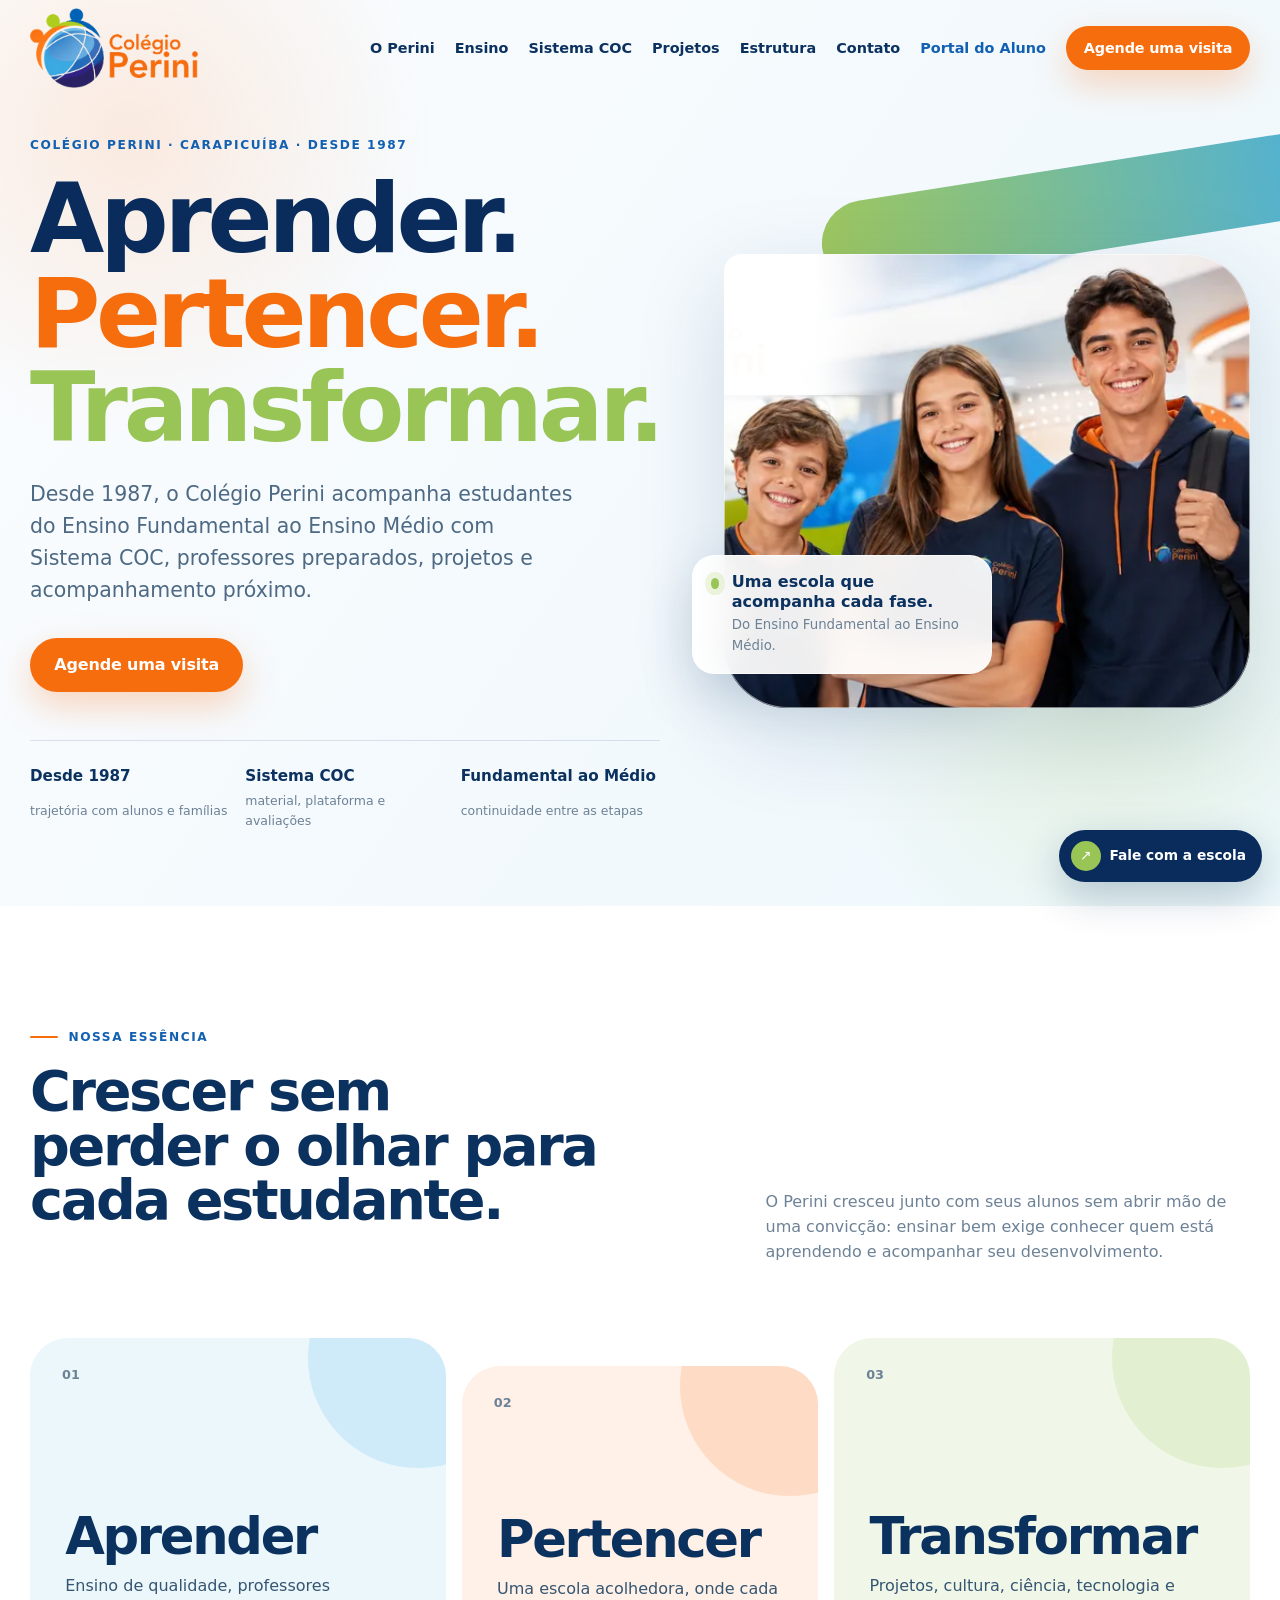
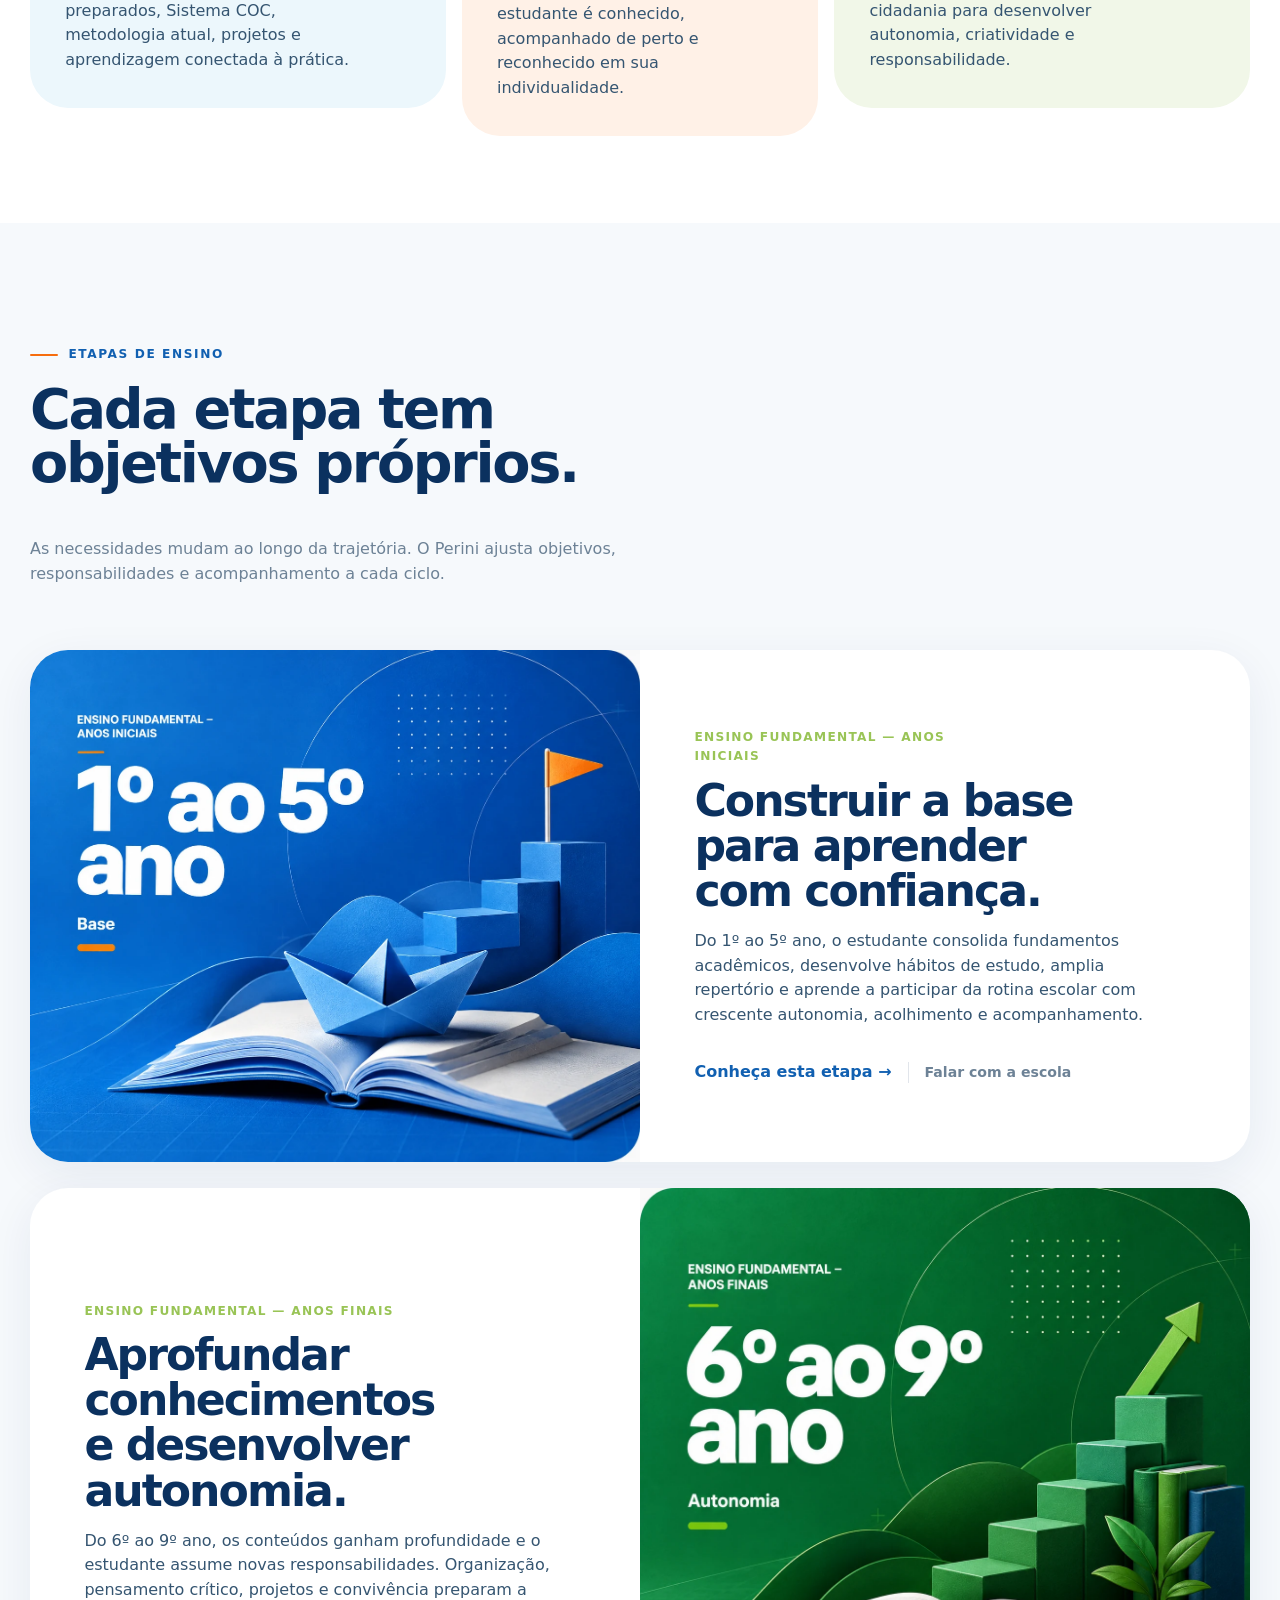
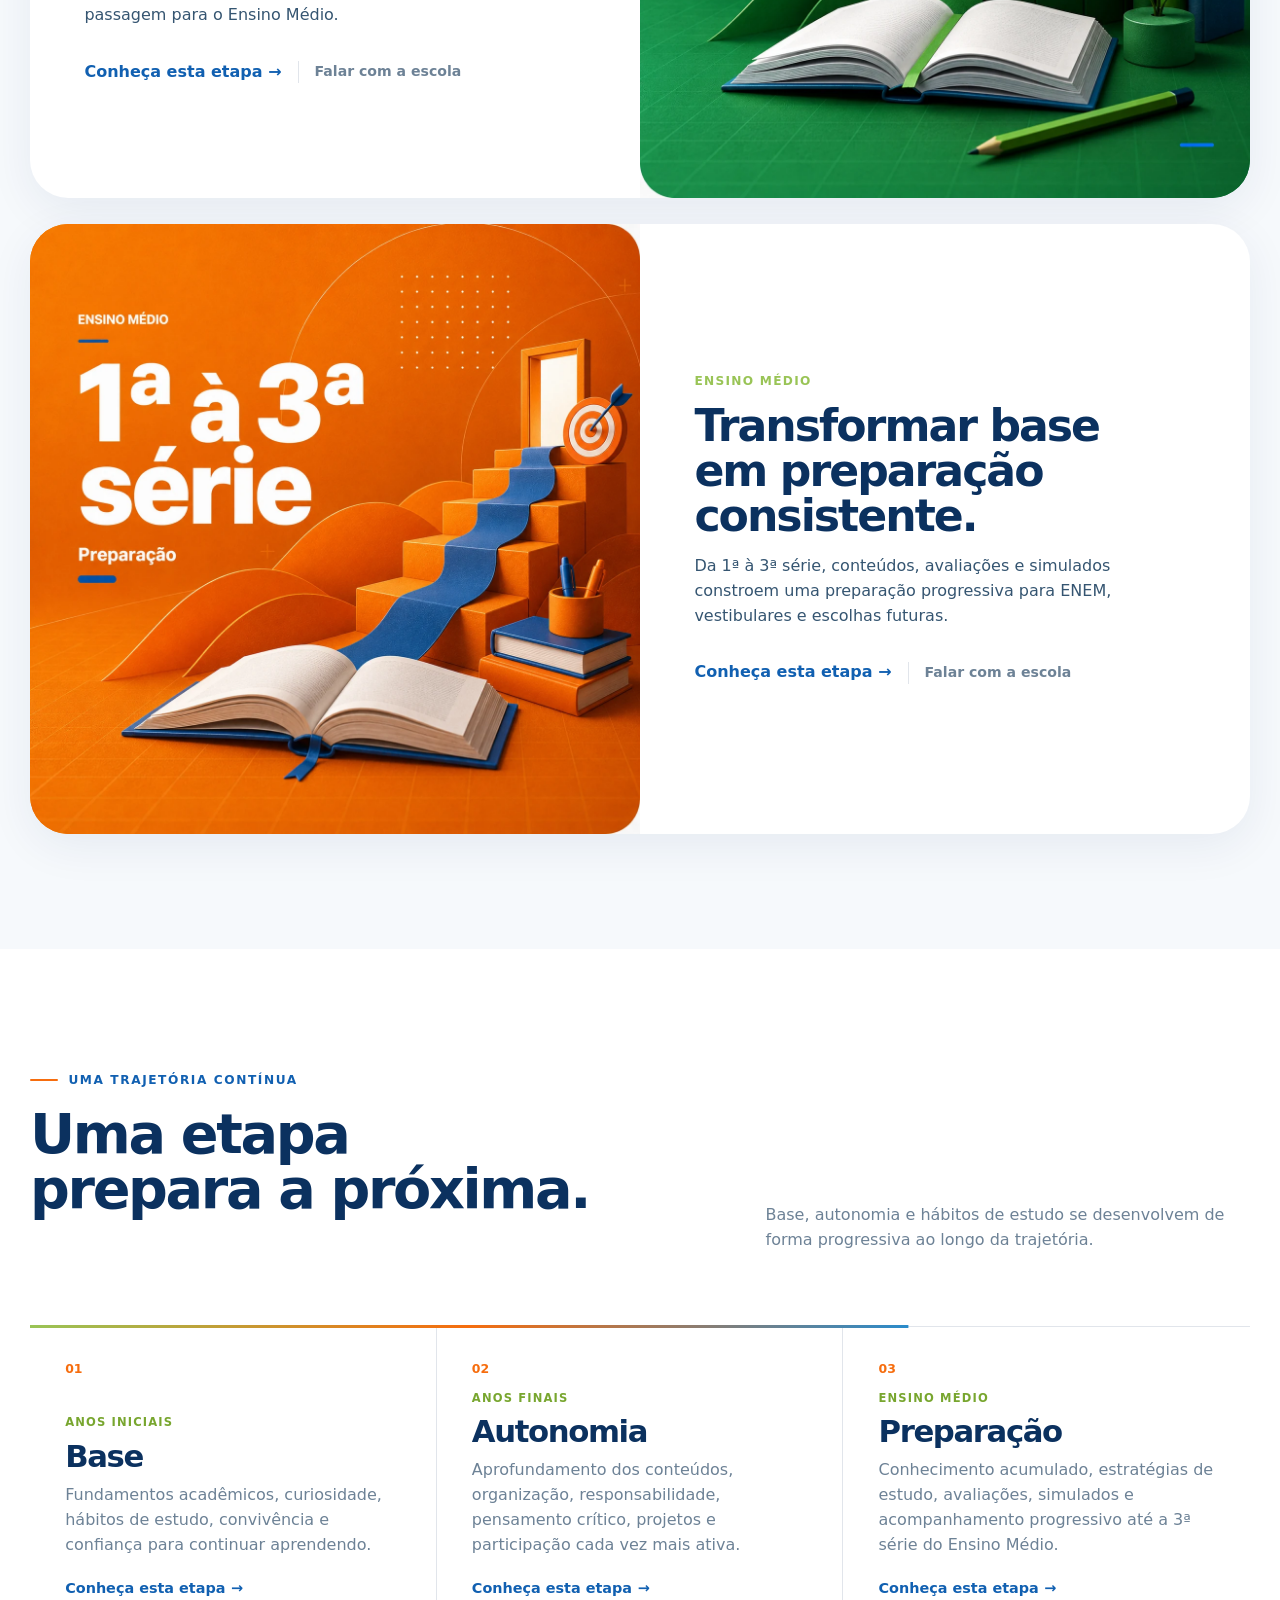
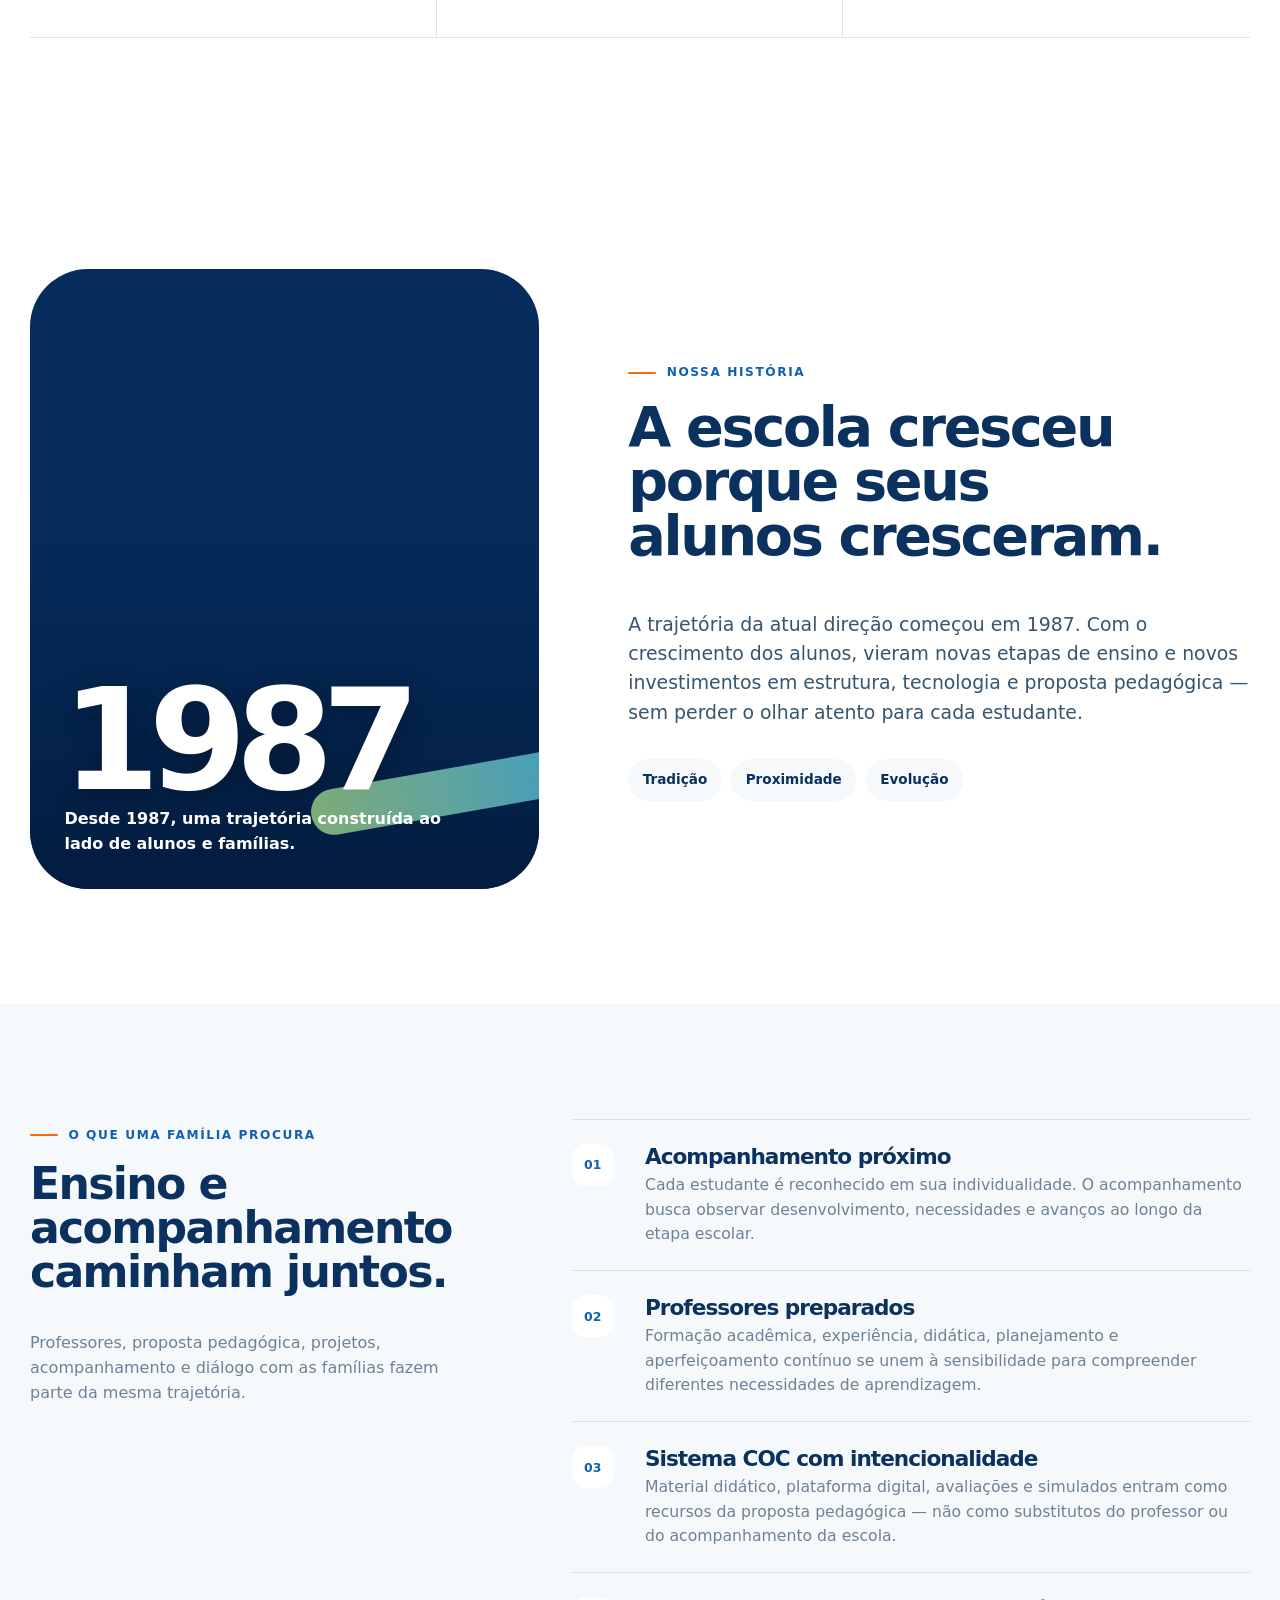
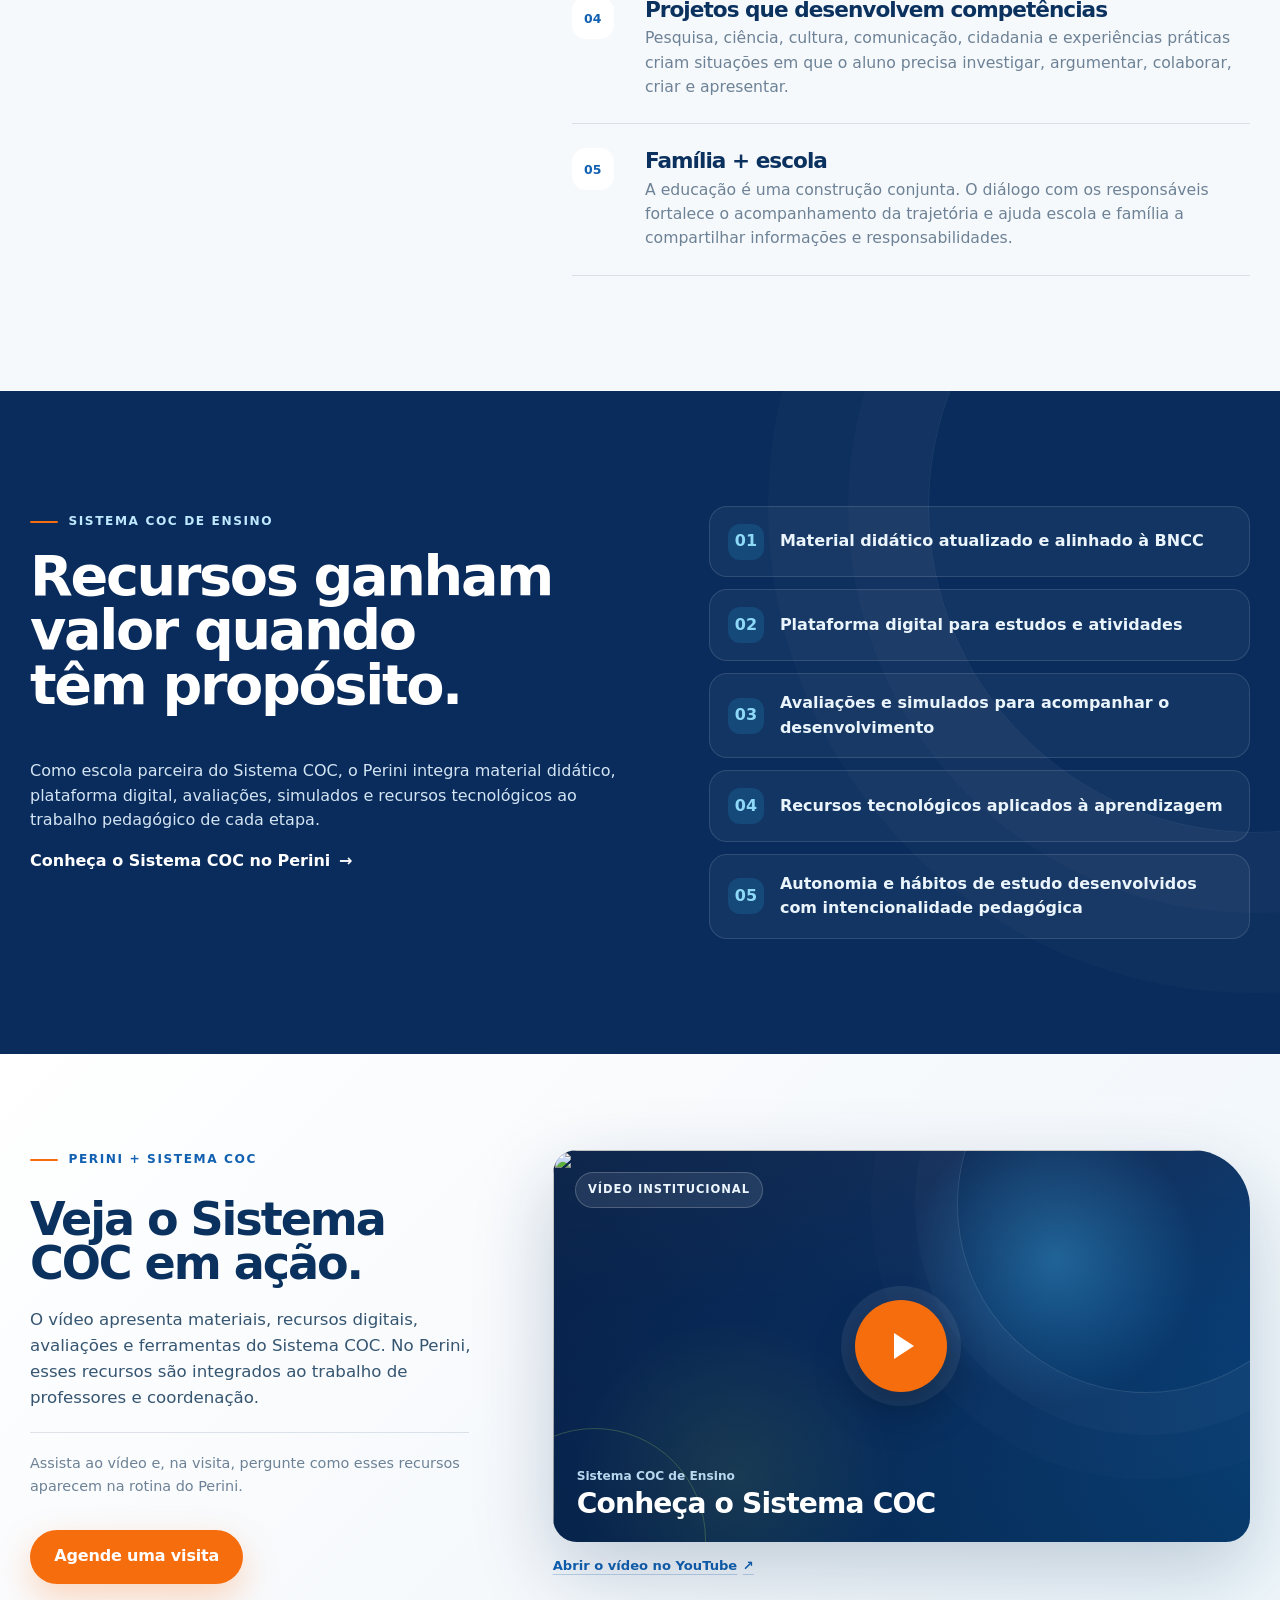
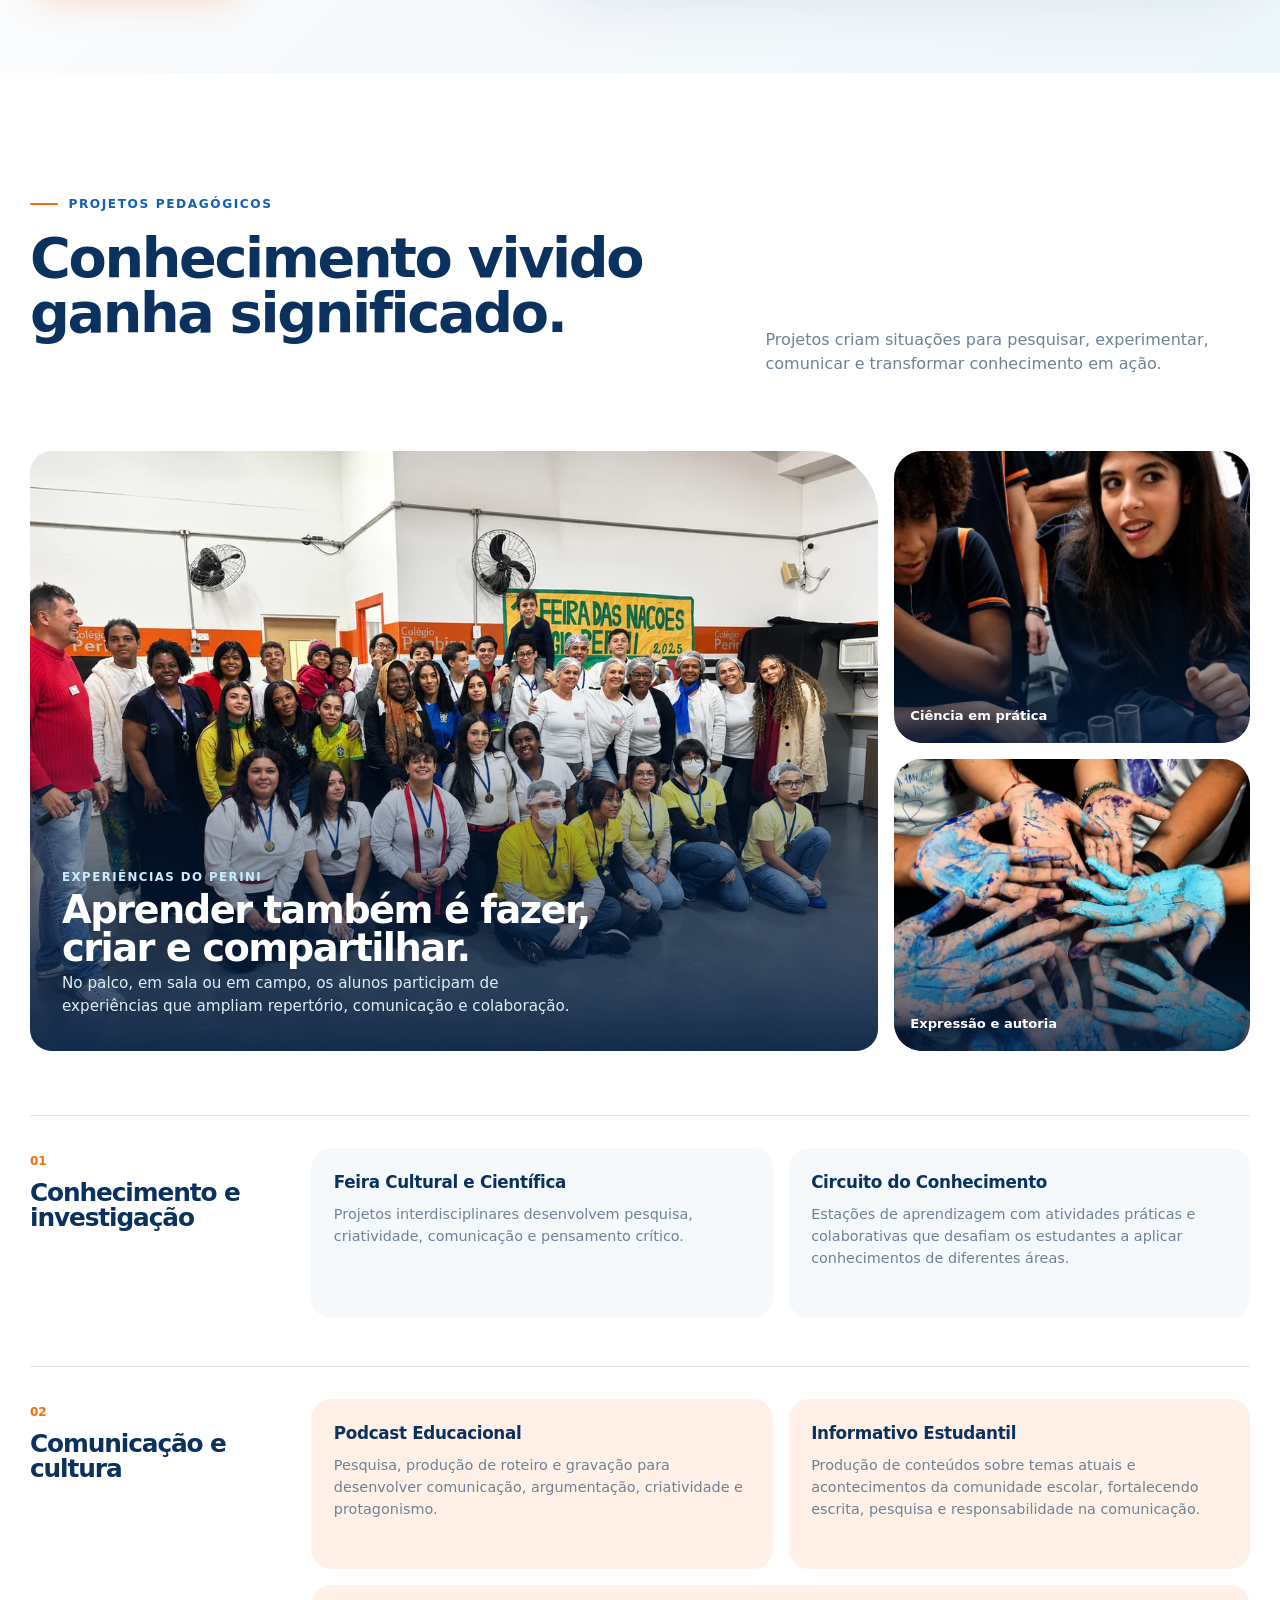
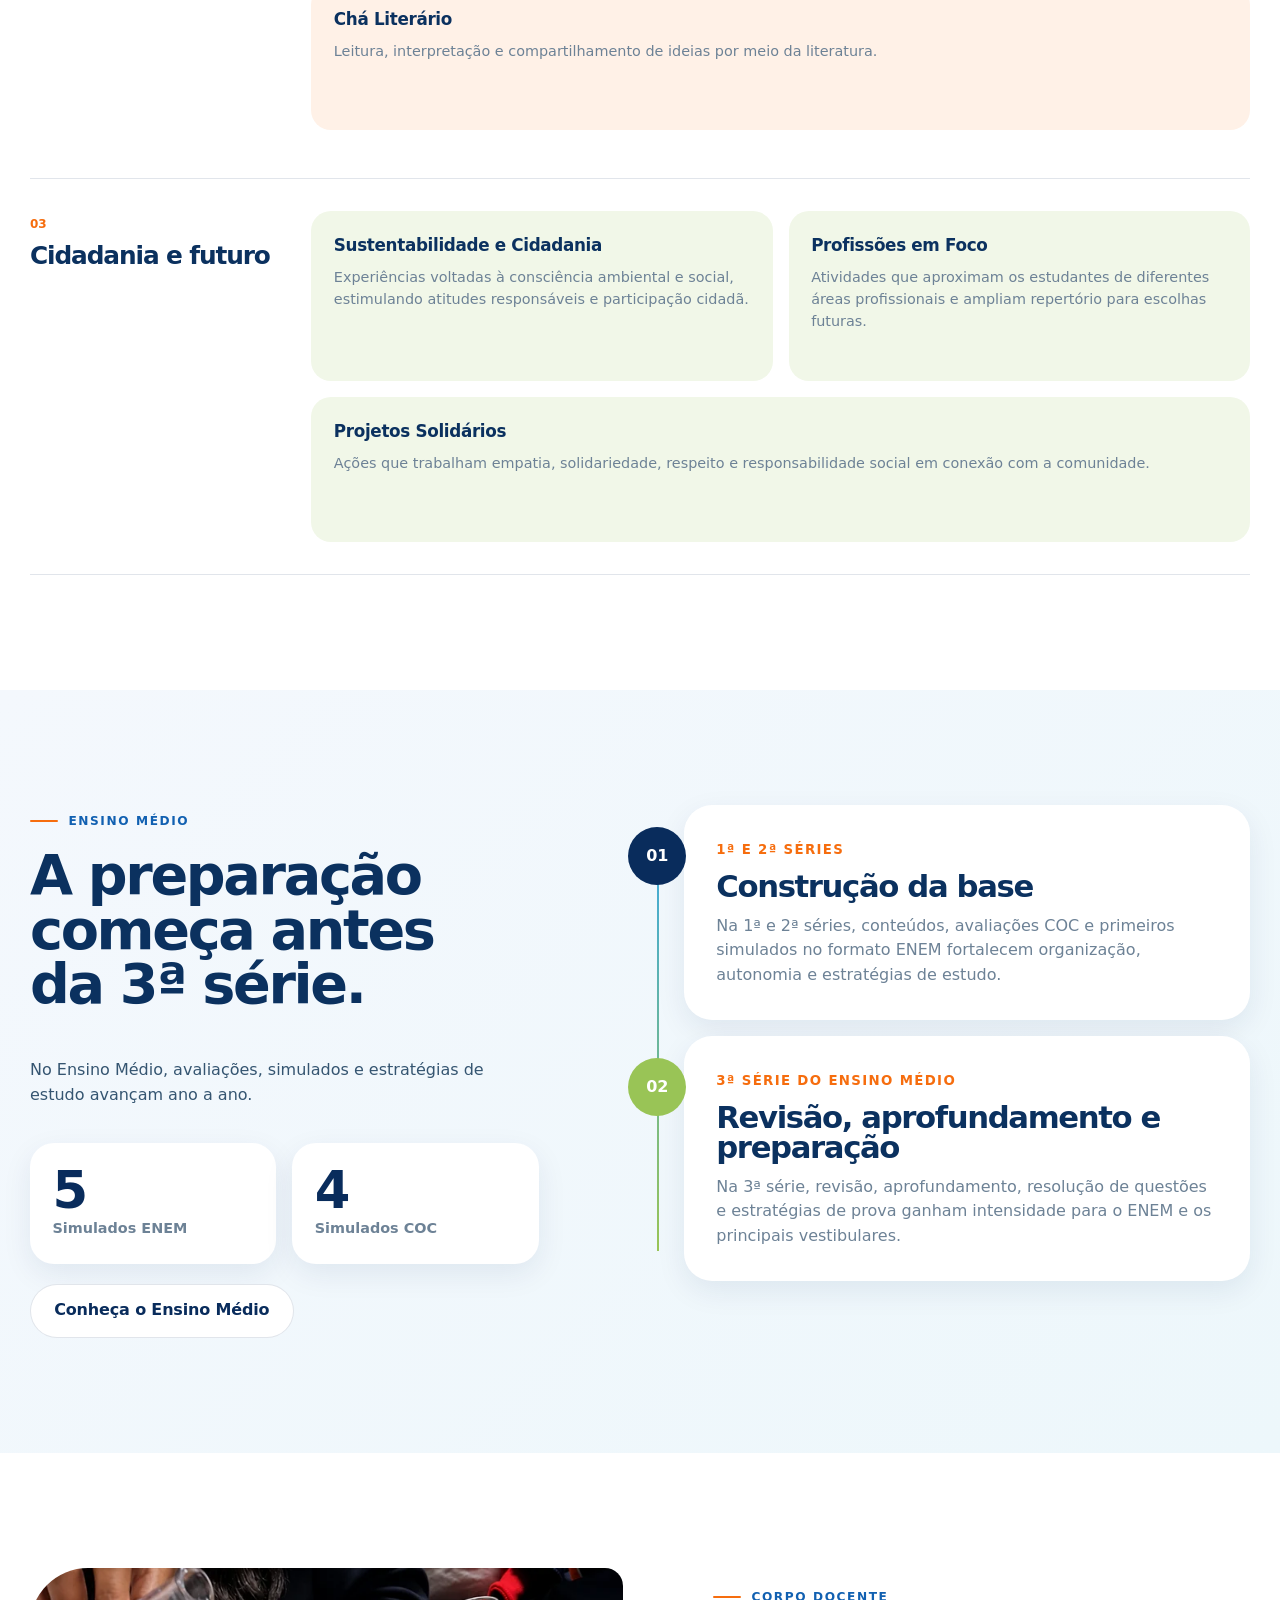
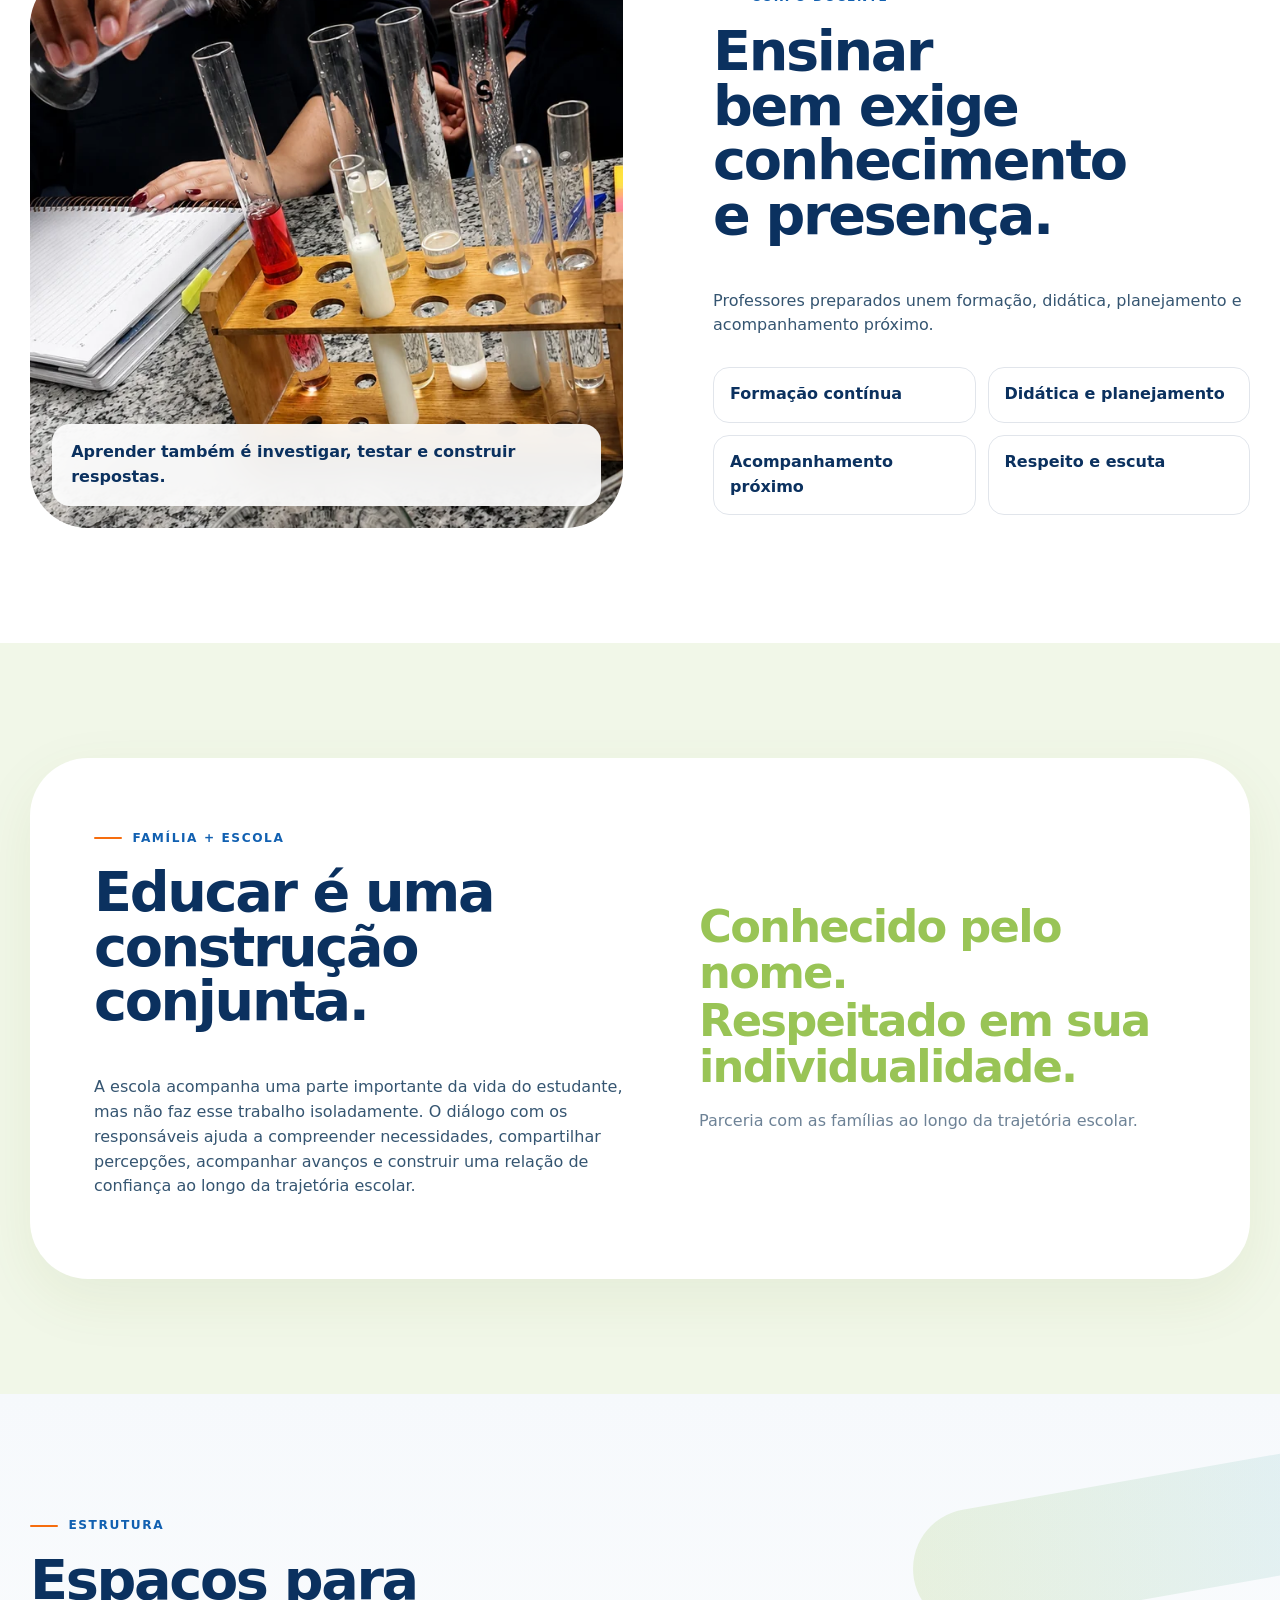
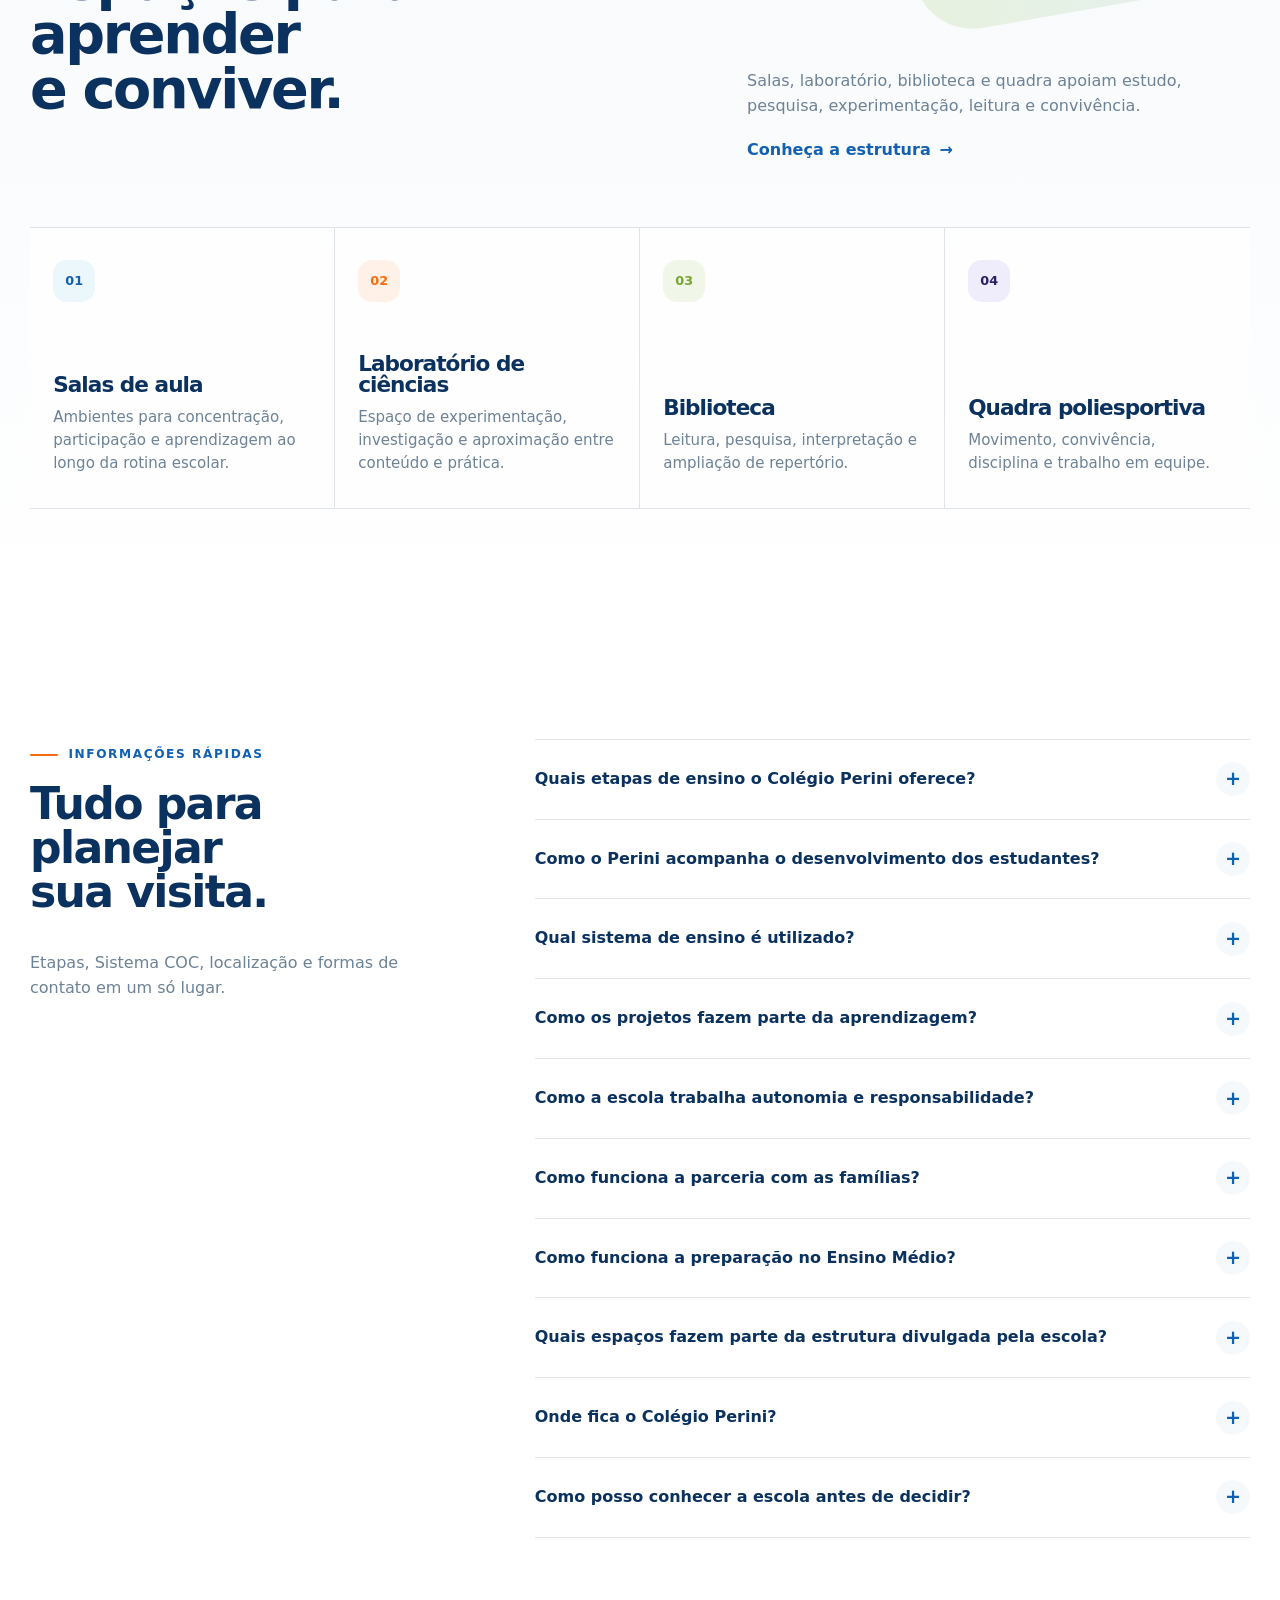
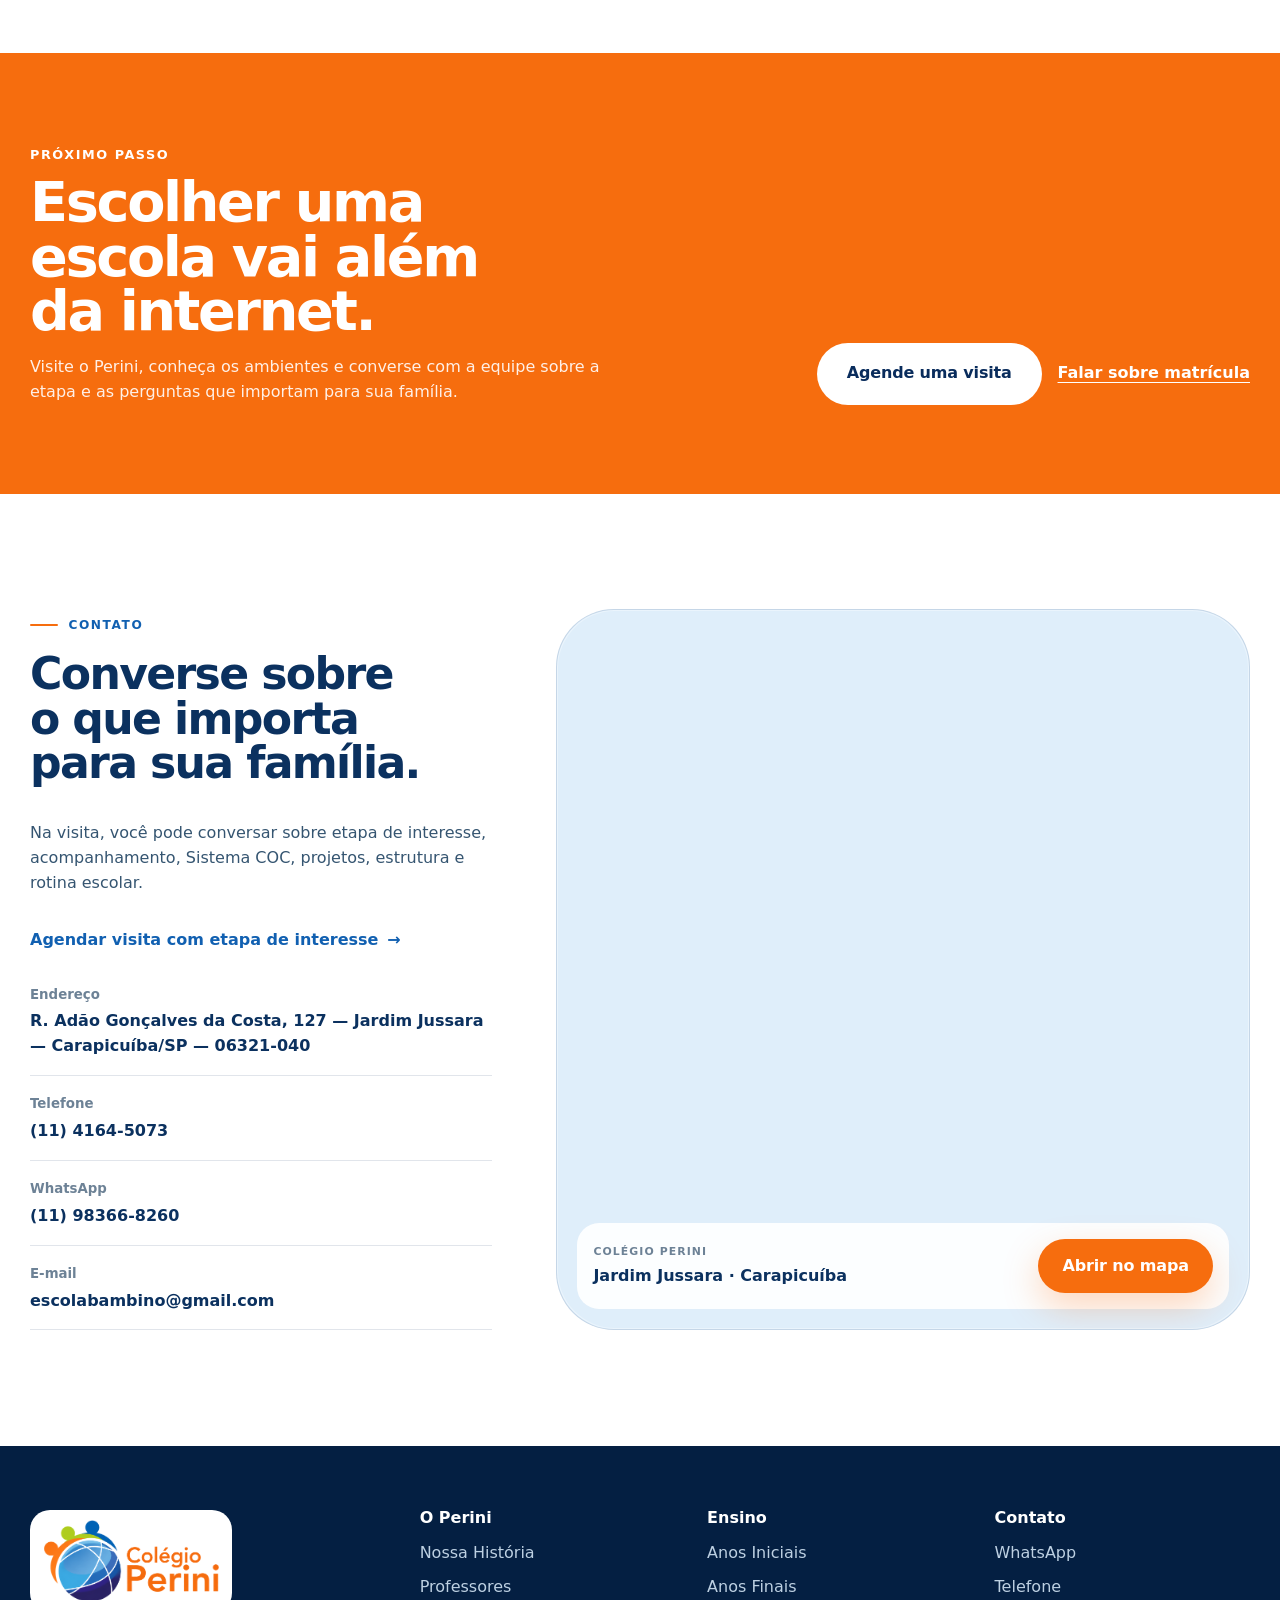
==== commit 68673984: "Add files via upload" ====
--- a/index.html
+++ b/index.html
@@ -90,7 +90,6 @@
 <p class="hero-intro" data-hero-text="">Desde 1987, o Colégio Perini acompanha crianças e jovens do Ensino Fundamental ao Ensino Médio com ensino estruturado, Sistema COC, professores preparados, projetos e acompanhamento próximo.</p>
 <div class="hero-actions">
 <a class="btn btn-primary" data-track="visita-hero" data-visit-link="" href="./contato/#agendar">Agende uma visita</a>
-<a class="btn btn-outline" href="#perini">Conheça o Perini</a><a class="hero-whatsapp" data-track="whatsapp-hero" data-whatsapp="" href="https://wa.me/5511983668260?text=Ol%C3%A1%21%20Conheci%20o%20Col%C3%A9gio%20Perini%20pelo%20site%20e%20gostaria%20de%20mais%20informa%C3%A7%C3%B5es." rel="noopener noreferrer" target="_blank">Falar pelo WhatsApp</a>
 </div>
 <div aria-label="Destaques do Colégio Perini" class="hero-trust">
 <span><b>Desde 1987</b><small>trajetória com alunos e famílias</small></span>
@@ -181,6 +180,7 @@
 </div>
 <div class="coc-video-media" data-reveal="">
 <a aria-label="Reproduzir vídeo institucional do Sistema COC" class="coc-video-facade" data-coc-video-play="" data-track="coc-video-play" href="https://www.youtube.com/watch?v=LLUYrDn4aXA" rel="noopener noreferrer" target="_blank">
+<img class="coc-video-cover" src="https://i.ytimg.com/vi/LLUYrDn4aXA/0.jpg" referrerpolicy="no-referrer" alt="" aria-hidden="true" decoding="async" loading="lazy" width="1280" height="720">
 <span class="coc-video-badge" data-coc-video-label="">Vídeo institucional</span>
 <span aria-hidden="true" class="coc-video-orbit coc-video-orbit-a"></span>
 <span aria-hidden="true" class="coc-video-orbit coc-video-orbit-b"></span>
--- a/css/components.css
+++ b/css/components.css
@@ -1,7 +1,7 @@
 .campaign{position:relative;z-index:1200;background:var(--blue-950);color:#fff;text-align:center;padding:.55rem 1rem;font-size:.9rem}.site-header{position:fixed;inset:0 0 auto;z-index:1100;transition:.3s var(--ease)}.site-header.is-scrolled{background:rgba(255,255,255,.94);backdrop-filter:blur(18px);box-shadow:0 1px 0 var(--line)}.nav-shell{height:96px;display:flex;align-items:center;justify-content:space-between;gap:2rem;transition:.3s var(--ease)}.site-header.is-scrolled .nav-shell{height:76px}.brand img{width:168px;height:auto;max-height:none;object-fit:contain}.desktop-nav{display:flex;align-items:center;gap:1.25rem;font-size:.9rem;font-weight:760;color:var(--ink)}.desktop-nav>a:not(.btn){padding:.4rem 0;position:relative}.desktop-nav>a:not(.btn):after{content:"";position:absolute;height:2px;left:0;right:100%;bottom:0;background:var(--orange);transition:.25s}.desktop-nav>a:not(.btn):hover:after{right:0}.portal-link{color:var(--blue-800)!important}.menu-toggle{display:none;width:46px;height:46px;border:1px solid var(--line);border-radius:50%;background:rgba(255,255,255,.88);align-items:center;justify-content:center;color:var(--ink)}.menu-toggle span,.menu-toggle span:before,.menu-toggle span:after{content:"";display:block;width:21px;height:2px;background:currentColor;position:relative}.menu-toggle span:before,.menu-toggle span:after{position:absolute;left:0}.menu-toggle span:before{top:-7px}.menu-toggle span:after{top:7px}.mobile-menu{position:fixed;inset:0;background:#fff;z-index:1150;transform:translateX(100%);transition:.38s var(--ease);visibility:hidden}.mobile-menu.is-open{transform:none;visibility:visible}.mobile-menu-inner{height:100%;overflow:auto;padding:22px 24px 34px}.mobile-menu-top{display:flex;align-items:center;justify-content:space-between;margin-bottom:1.5rem}.mobile-menu-top img{width:150px;height:auto}.mobile-close{border:0;background:var(--surface);width:44px;height:44px;border-radius:50%;font-size:1.7rem;color:var(--ink)}.mobile-menu nav{display:grid}.mobile-menu nav a{padding:1rem 0;border-bottom:1px solid var(--line);font-size:1.18rem;font-weight:850;color:var(--ink)}.mobile-menu nav a.sub{font-size:.98rem;padding-left:1rem;color:var(--text)}.mobile-menu-actions{display:grid;gap:.75rem;margin-top:1.5rem}
 .hero{position:relative;overflow:hidden;min-height:100svh;padding:132px 0 76px;background:linear-gradient(125deg,#fbfdff 0%,#f3f9fd 55%,#edf8fc 100%);display:flex;align-items:center}.hero-bg{position:absolute;inset:0;background:radial-gradient(circle at 10% 15%,rgba(255,105,0,.12),transparent 22%),radial-gradient(circle at 86% 78%,rgba(145,188,31,.12),transparent 21%)}.hero-layout{position:relative;z-index:2;display:grid;grid-template-columns:.88fr 1.12fr;gap:clamp(2rem,5vw,5rem);align-items:center}.hero-copy{max-width:630px}.hero-title{margin-bottom:1.55rem}.hero-title span{display:block}.hero-title span:nth-child(1){color:var(--blue-950)}.hero-title span:nth-child(2){color:var(--orange)}.hero-title span:nth-child(3){color:var(--green)}.hero-intro{font-size:clamp(1.1rem,1.6vw,1.35rem);max-width:590px;color:#4d6983}.hero-actions{display:flex;gap:.8rem;flex-wrap:wrap;margin-top:2rem}.hero-trust{display:grid;grid-template-columns:repeat(3,1fr);gap:1rem;margin-top:3rem;padding-top:1.45rem;border-top:1px solid var(--line)}.hero-trust span{display:grid;gap:.2rem}.hero-trust b{color:var(--ink);font-size:.95rem}.hero-trust small{color:var(--muted);font-size:.78rem}.hero-visual{position:relative}.hero-image-wrap{position:relative;aspect-ratio:1.16/1;border-radius:18px 64px 64px 64px;overflow:hidden;box-shadow:var(--shadow);background:#ddeaf3}.hero-image-wrap img{width:100%;height:100%;object-fit:cover;object-position:66% center;transform:scale(1.02)}.hero-image-wrap:before{content:"";position:absolute;z-index:1;left:0;top:0;width:31%;height:31%;background:linear-gradient(90deg,rgba(255,255,255,.99) 0%,rgba(255,255,255,.96) 55%,rgba(255,255,255,0) 100%);pointer-events:none}.hero-image-wrap:after{content:"";position:absolute;inset:0;border-radius:inherit;box-shadow:inset 0 0 0 1px rgba(255,255,255,.5)}.hero-note{position:absolute;left:-32px;bottom:34px;background:rgba(255,255,255,.93);backdrop-filter:blur(16px);border:1px solid rgba(255,255,255,.7);box-shadow:0 18px 55px rgba(5,46,97,.18);border-radius:22px;padding:1rem 1.15rem;display:flex;gap:.8rem;align-items:flex-start;max-width:300px}.hero-note .dot{width:11px;height:11px;border-radius:50%;background:var(--green);margin-top:.35rem;box-shadow:0 0 0 6px rgba(145,188,31,.14)}.hero-note strong{display:block;color:var(--ink);line-height:1.25}.hero-note small{display:block;color:var(--muted);margin-top:.2rem}.hero-wave{position:absolute;right:-8%;top:18%;width:44%;height:86px;border-radius:999px;background:linear-gradient(90deg,var(--green),var(--blue-500));transform:rotate(-9deg);opacity:.95;z-index:1}
 .essence{background:#fff}.essence-grid{display:grid;grid-template-columns:1.05fr .9fr 1.05fr;gap:1rem}.pillar{position:relative;overflow:hidden;min-height:370px;padding:2.2rem;border-radius:var(--r-lg);display:flex;flex-direction:column;justify-content:flex-end}.pillar:before{content:"";position:absolute;width:220px;height:220px;border-radius:50%;right:-82px;top:-90px;opacity:.16}.pillar.aprender{background:var(--surface-blue)}.pillar.aprender:before{background:var(--blue-500)}.pillar.pertencer{background:var(--orange-soft);transform:translateY(28px)}.pillar.pertencer:before{background:var(--orange)}.pillar.transformar{background:var(--green-soft)}.pillar.transformar:before{background:var(--green)}.pillar .num{position:absolute;top:1.7rem;left:2rem;font-weight:900;color:var(--muted);font-size:.8rem}.pillar h3{font-size:clamp(2.3rem,4vw,3.9rem);margin:0 0 .8rem}.pillar p{margin:0;max-width:310px}
-.stages{background:var(--surface)}.stages-grid{display:grid;gap:1.6rem}.stage-card{background:#fff;border-radius:var(--r-lg);overflow:hidden;display:grid;grid-template-columns:1.12fr .88fr;min-height:460px;box-shadow:0 12px 46px rgba(5,46,97,.07)}.stage-card:nth-child(even){grid-template-columns:.88fr 1.12fr}.stage-card:nth-child(even) .stage-media{order:2}.stage-media{overflow:hidden}.stage-media img{width:100%;height:100%;object-fit:cover;transition:transform .6s var(--ease)}.stage-card:hover .stage-media img{transform:scale(1.025)}.stage-copy{padding:clamp(2rem,5vw,4.5rem);display:flex;flex-direction:column;justify-content:center}.stage-copy>span{font-size:.8rem;text-transform:uppercase;letter-spacing:.11em;font-weight:900;color:var(--green)}.stage-copy h3{font-size:clamp(2rem,4vw,3.7rem);margin:.8rem 0 1rem}.stage-copy p{color:var(--text);max-width:470px}.stage-copy a{font-weight:850;color:var(--blue-800);margin-top:.8rem}
+.stages{background:var(--surface)}.stages-grid{display:grid;gap:1.6rem}.stage-card{background:#fff;border-radius:var(--r-lg);overflow:hidden;display:grid;grid-template-columns:1fr 1fr;min-height:500px;box-shadow:0 12px 46px rgba(5,46,97,.07)}.stage-card:nth-child(even){grid-template-columns:1fr 1fr}.stage-card:nth-child(even) .stage-media{order:2}.stage-media{overflow:hidden}.stage-media img{width:100%;height:100%;object-fit:cover;transition:transform .6s var(--ease)}.stage-card:hover .stage-media img{transform:scale(1.018)}.stage-copy{padding:clamp(2rem,4.25vw,4rem);display:flex;flex-direction:column;justify-content:center}.stage-copy>span{font-size:.76rem;text-transform:uppercase;letter-spacing:.105em;font-weight:900;color:var(--green);max-width:38ch}.stage-copy h3{font-size:clamp(2rem,3.45vw,3.35rem);line-height:1.02;margin:.75rem 0 1rem;max-width:14ch;text-wrap:balance}.stage-copy p{color:var(--text);max-width:470px;text-wrap:pretty}.stage-copy a{font-weight:850;color:var(--blue-800);margin-top:.8rem}
 .history{overflow:hidden}.history-layout{display:grid;grid-template-columns:.9fr 1.1fr;gap:clamp(3rem,7vw,7rem);align-items:center}.history-panel{min-height:520px;border-radius:var(--r-xl);padding:3rem;background:var(--blue-950);color:#fff;display:flex;flex-direction:column;justify-content:space-between;position:relative;overflow:hidden}.history-year{font-weight:900;font-size:clamp(5.5rem,11vw,9.5rem);line-height:.78;letter-spacing:-.08em}.history-panel p{max-width:300px;color:#d2e2f2;position:relative;z-index:2}.history-orbit{position:absolute;width:620px;height:120px;border-radius:999px;background:linear-gradient(90deg,var(--green),var(--blue-500));left:-210px;bottom:56px;transform:rotate(-10deg)}.history-copy>p{font-size:1.18rem}.history-values{display:flex;flex-wrap:wrap;gap:.6rem;margin-top:2rem}.history-values span{padding:.65rem .9rem;border-radius:999px;background:var(--surface);color:var(--ink);font-weight:800;font-size:.85rem}
 .coc{background:var(--blue-950);color:#d3e4f3;position:relative;overflow:hidden}.coc:after{content:"";position:absolute;width:650px;height:650px;border:1px solid rgba(255,255,255,.07);border-radius:50%;right:-300px;top:-210px;box-shadow:0 0 0 80px rgba(255,255,255,.02),0 0 0 160px rgba(255,255,255,.018)}.coc h2{color:#fff}.coc-layout{position:relative;z-index:2;display:grid;grid-template-columns:1.05fr .95fr;gap:5rem}.coc-copy p{max-width:620px}.coc-stack{display:grid;gap:.75rem}.coc-item{display:grid;grid-template-columns:auto 1fr;gap:1rem;align-items:center;padding:1.05rem 1.15rem;border-radius:18px;border:1px solid rgba(255,255,255,.12);background:rgba(255,255,255,.045)}.coc-item b{width:36px;height:36px;border-radius:12px;background:rgba(22,167,227,.18);display:grid;place-items:center;color:#8fd9f8}.coc-item span{font-weight:720;color:#eaf4fb}
 .projects{background:#fff}.projects-grid{display:grid;grid-template-columns:repeat(12,1fr);gap:1rem}.project-card{border:1px solid var(--line);border-radius:var(--r-md);padding:1.6rem;min-height:230px;display:flex;flex-direction:column;transition:.28s var(--ease);background:#fff}.project-card:nth-child(1),.project-card:nth-child(6){grid-column:span 6}.project-card:nth-child(2),.project-card:nth-child(3),.project-card:nth-child(4),.project-card:nth-child(5),.project-card:nth-child(7),.project-card:nth-child(8){grid-column:span 3}.project-card:hover{transform:translateY(-5px);box-shadow:var(--shadow-sm)}.project-card .project-num{font-size:.76rem;font-weight:900;color:var(--orange)}.project-card h3{font-size:1.35rem;margin:auto 0 .65rem}.project-card p{font-size:.94rem;color:var(--muted);margin:0}.project-card:nth-child(1){background:var(--surface-blue)}.project-card:nth-child(6){background:var(--green-soft)}
@@ -169,3 +169,14 @@
 .hs-intro .title-lg{max-width:12.5ch}
 .structure-intro .title-lg{max-width:13.5ch}
 .final-cta .title-lg{max-width:14ch}
+
+/* v2.3 — Stage cards refinement: artwork integrity + diagrammatic balance. */
+.stage-image{background:#eef3f7;position:relative;min-width:0}
+.stage-image img{width:100%;height:100%;display:block;object-fit:cover;object-position:center center;transition:transform .6s var(--ease)}
+.stage-image-fundamental-1{background:#0877c9}
+.stage-image-fundamental-2{background:#087b39}
+.stage-image-ensino-medio{background:#f57b00}
+.stage-image-fundamental-1 img{object-position:center 50%}
+.stage-image-fundamental-2 img{object-position:center 49%}
+.stage-image-ensino-medio img{object-position:center 51%}
+.stage-card:hover .stage-image img{transform:scale(1.012)}
--- a/css/responsive.css
+++ b/css/responsive.css
@@ -56,3 +56,23 @@
   .project-group-items article:last-child:nth-child(odd){grid-column:auto;min-height:auto}
   .title-lg,.title-md,.hs-intro .title-lg,.structure-intro .title-lg,.final-cta .title-lg,.reasons-intro .title-md,.faq-intro .title-md,.contact-copy .title-md,.coc-video-copy .title-md{max-width:none}
 }
+
+/* v2.3 — Stage cards responsive: never stretch the approved artwork. */
+@media (max-width: 1080px){
+  .stage-card,.stage-card:nth-child(even){grid-template-columns:1fr;min-height:0}
+  .stage-card:nth-child(even) .stage-media{order:0}
+  .stage-image{aspect-ratio:6/5;min-height:0}
+  .stage-image img{object-fit:cover}
+  .stage-copy{padding:clamp(1.65rem,5vw,2.5rem)}
+  .stage-copy h3{max-width:16ch}
+}
+@media (max-width: 720px){
+  .stage-image{aspect-ratio:1/1}
+  .stage-image-fundamental-1{aspect-ratio:1369/1149}
+  .stage-copy{padding:1.5rem 1.35rem 1.65rem}
+  .stage-copy h3{font-size:clamp(1.7rem,8vw,2.25rem);line-height:1.02;max-width:15ch}
+  .stage-copy p{font-size:.96rem;line-height:1.55}
+}
+@media (max-width: 430px){
+  .stage-actions{margin-top:1.15rem}
+}
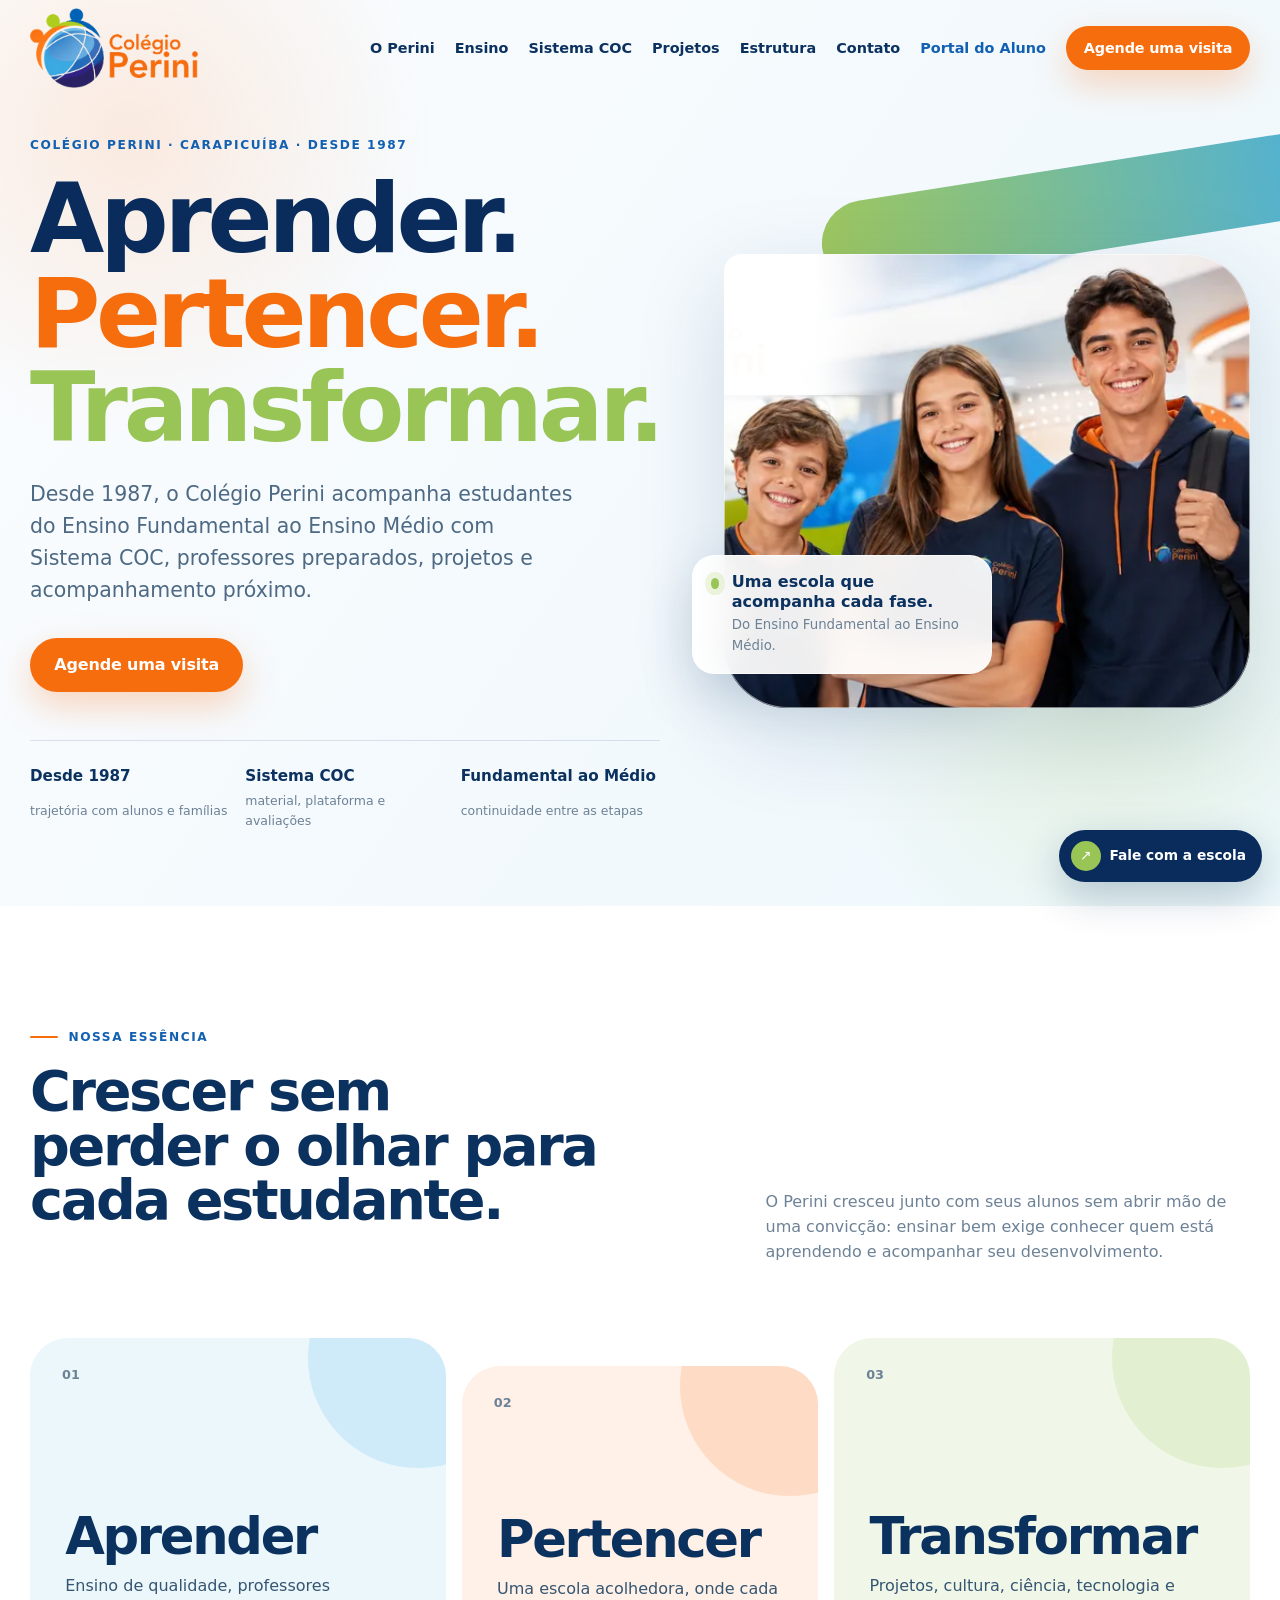
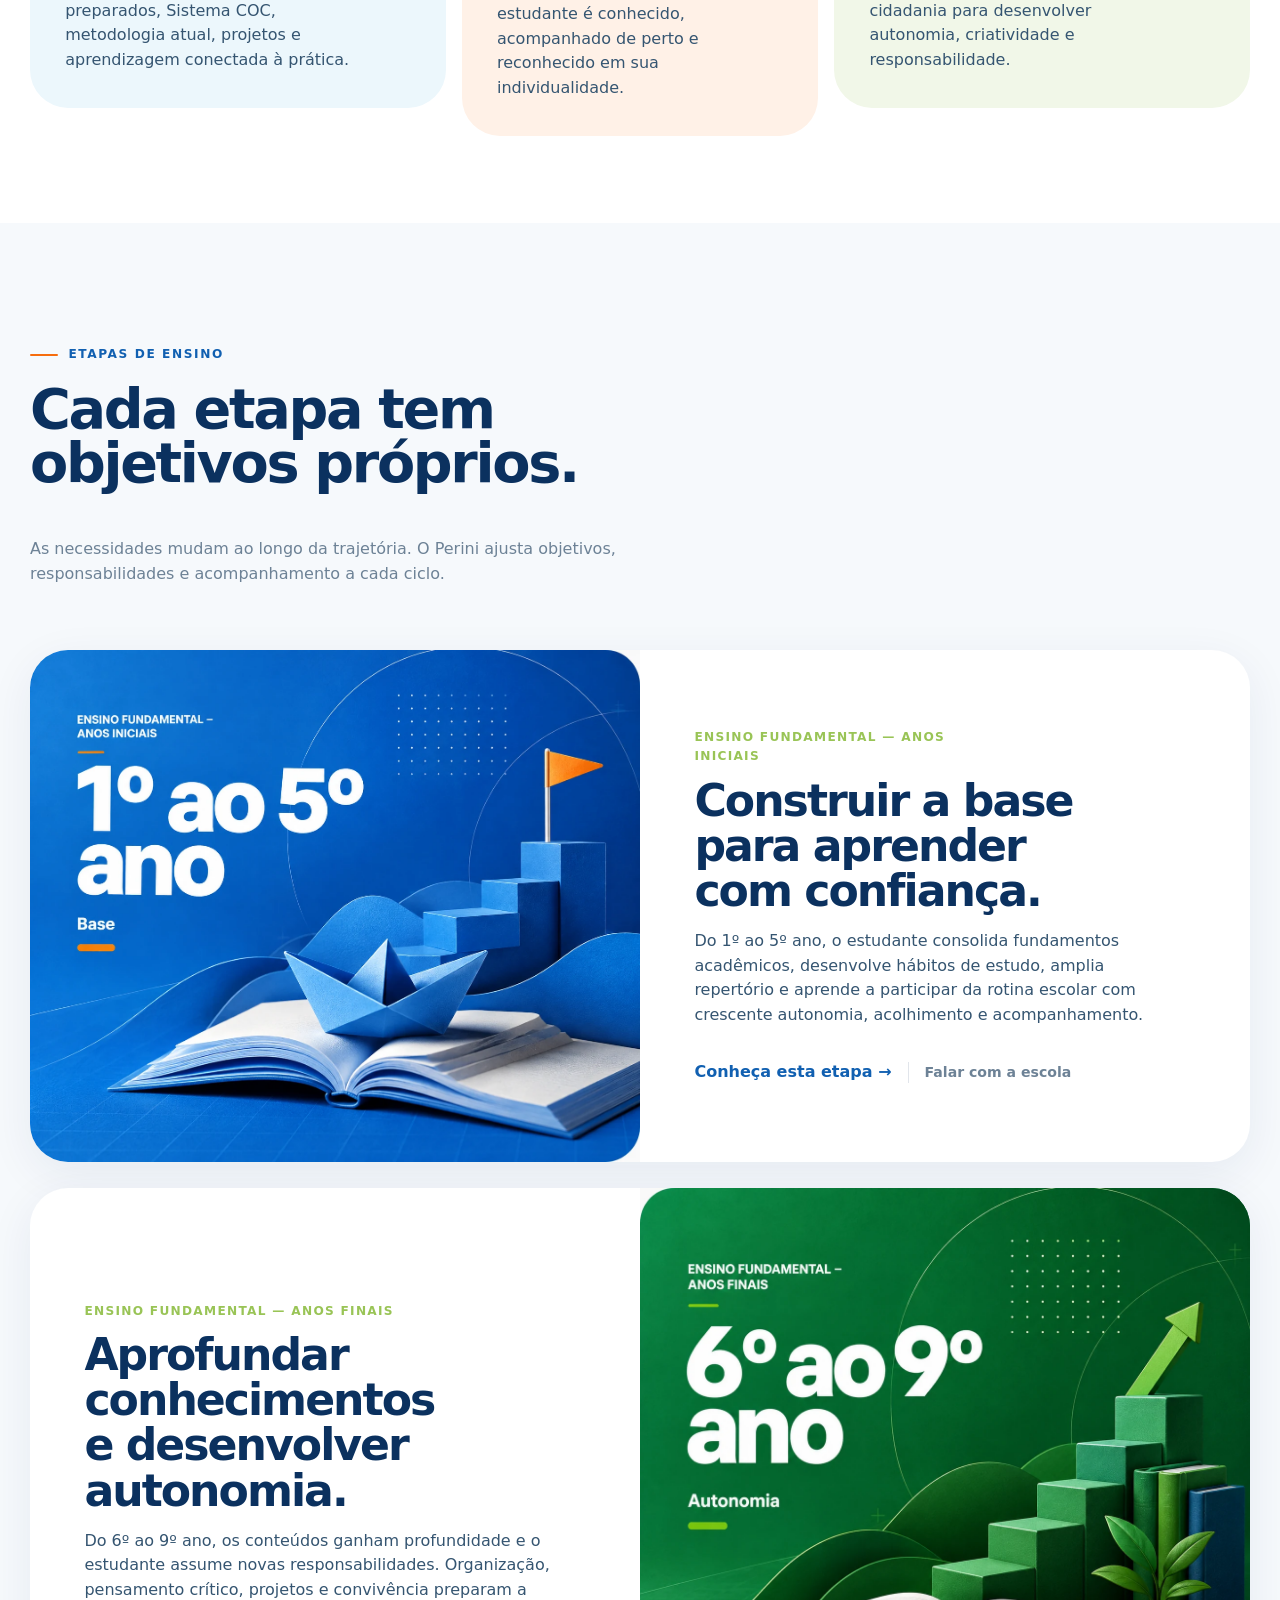
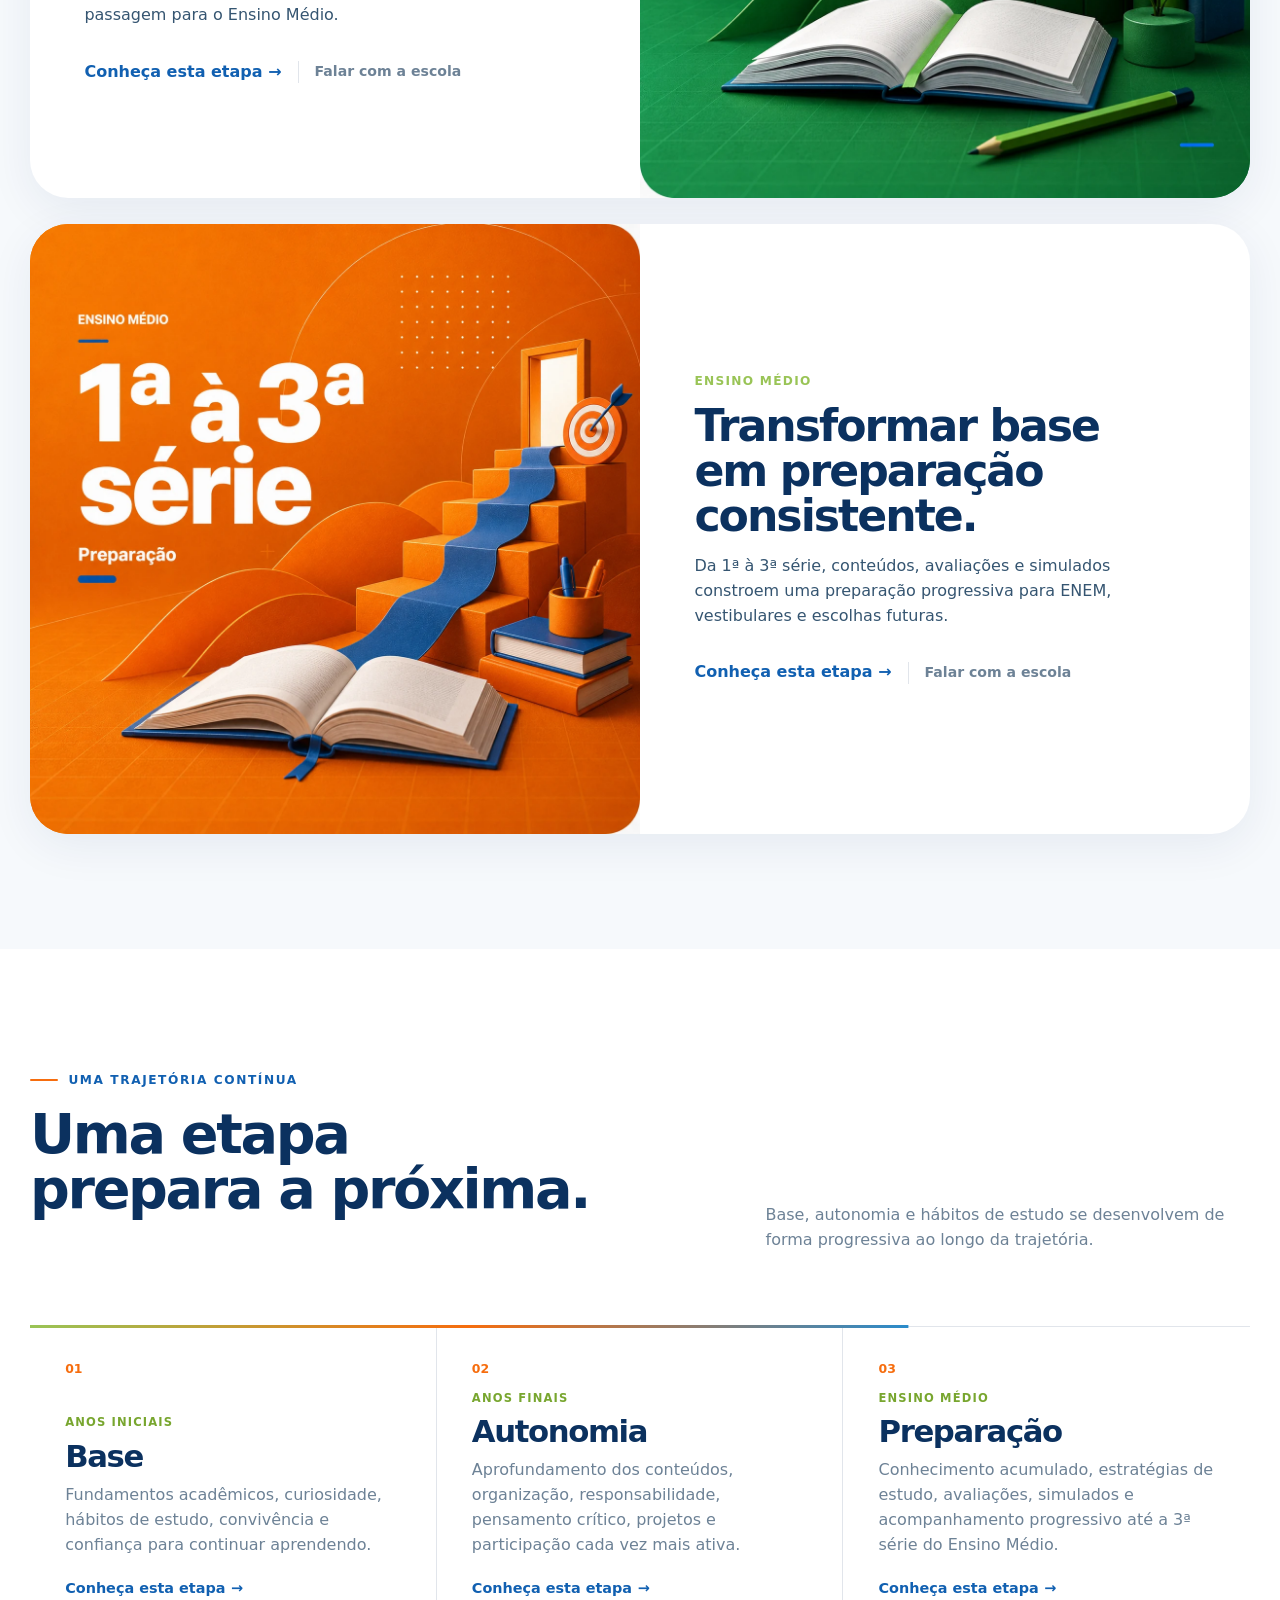
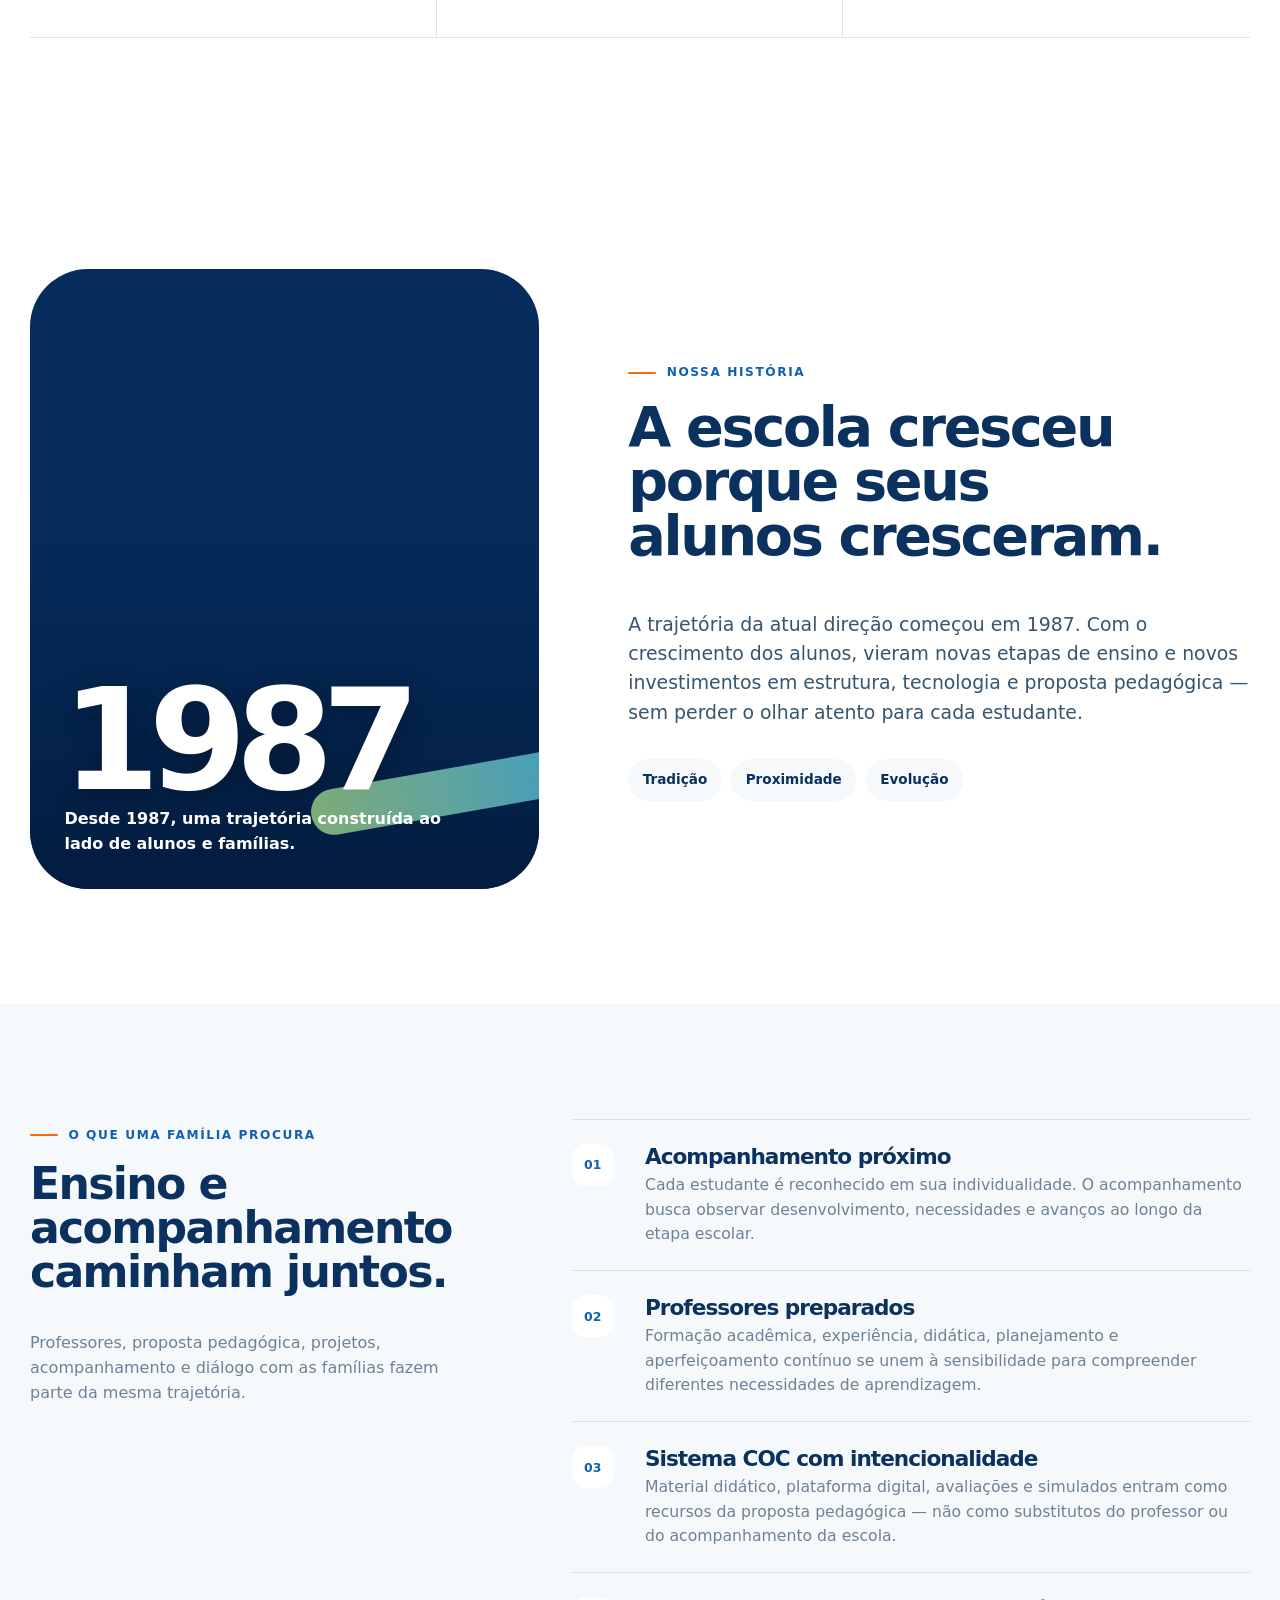
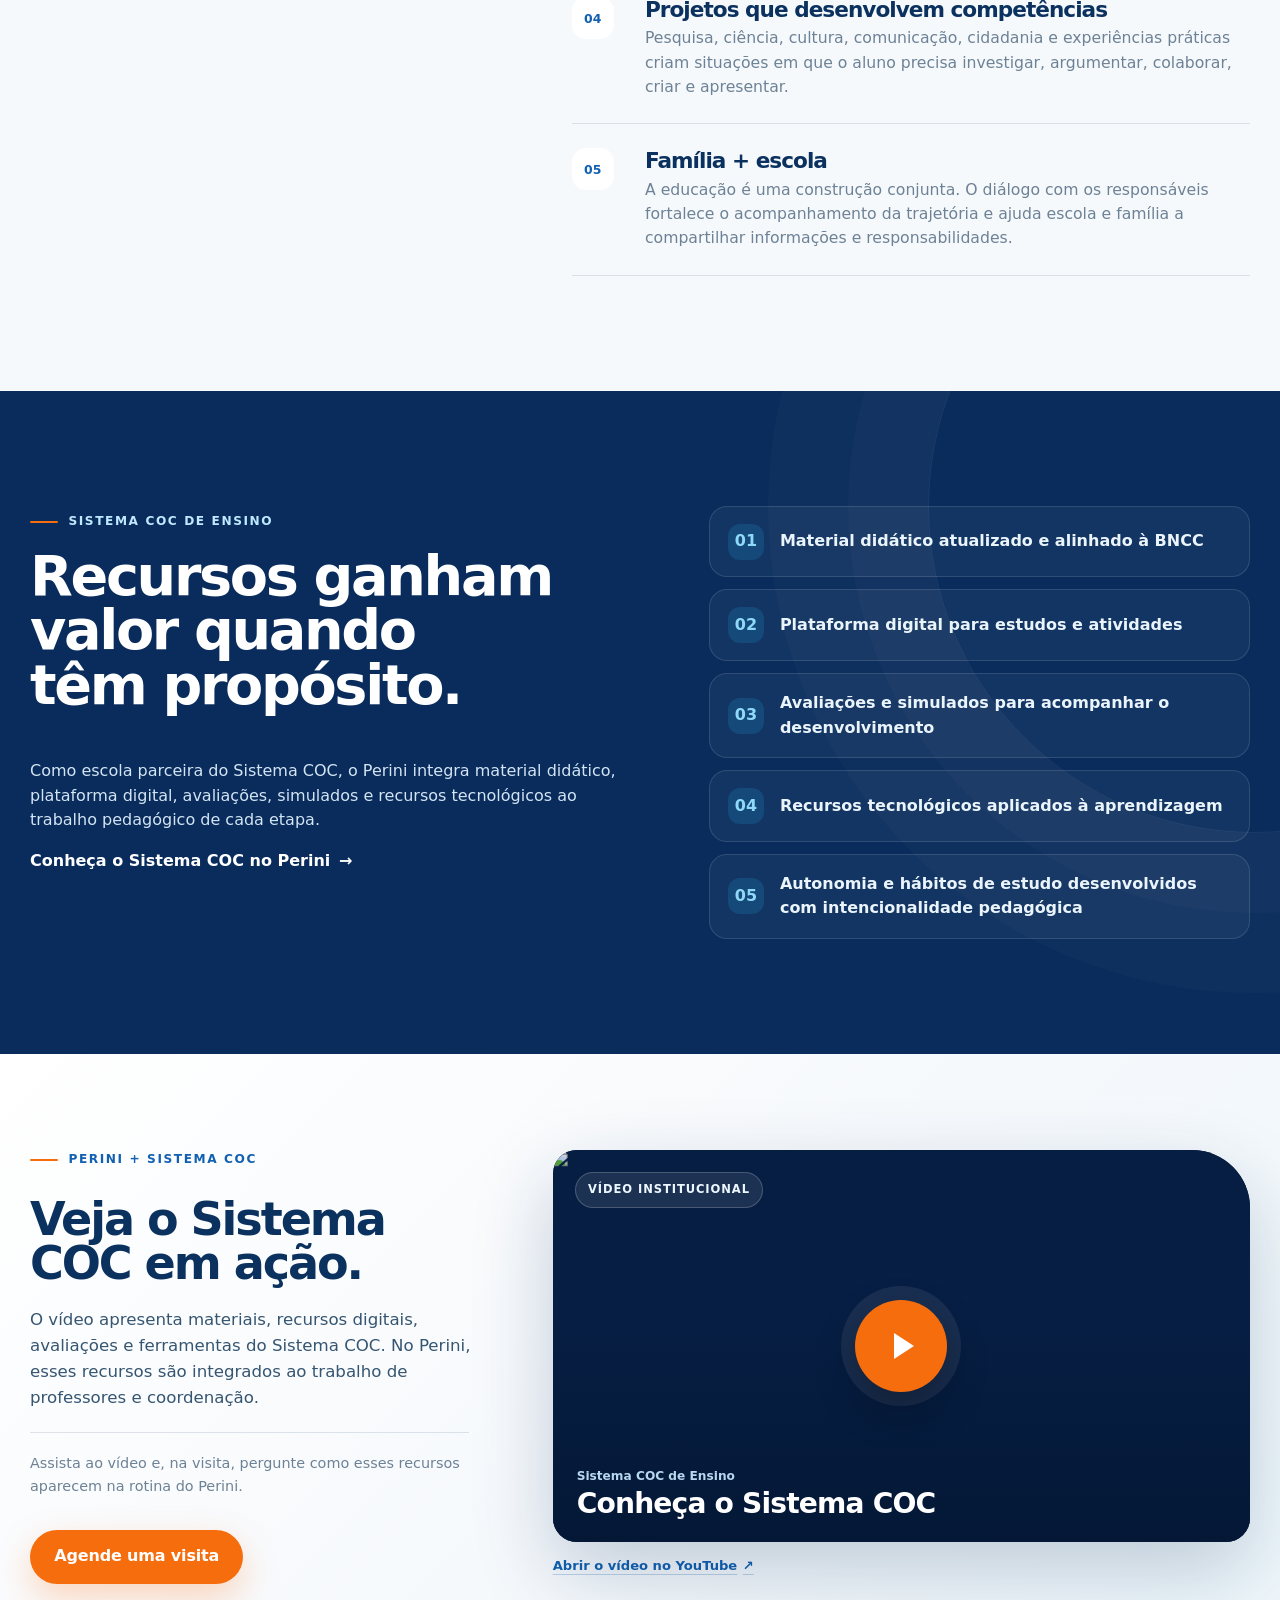
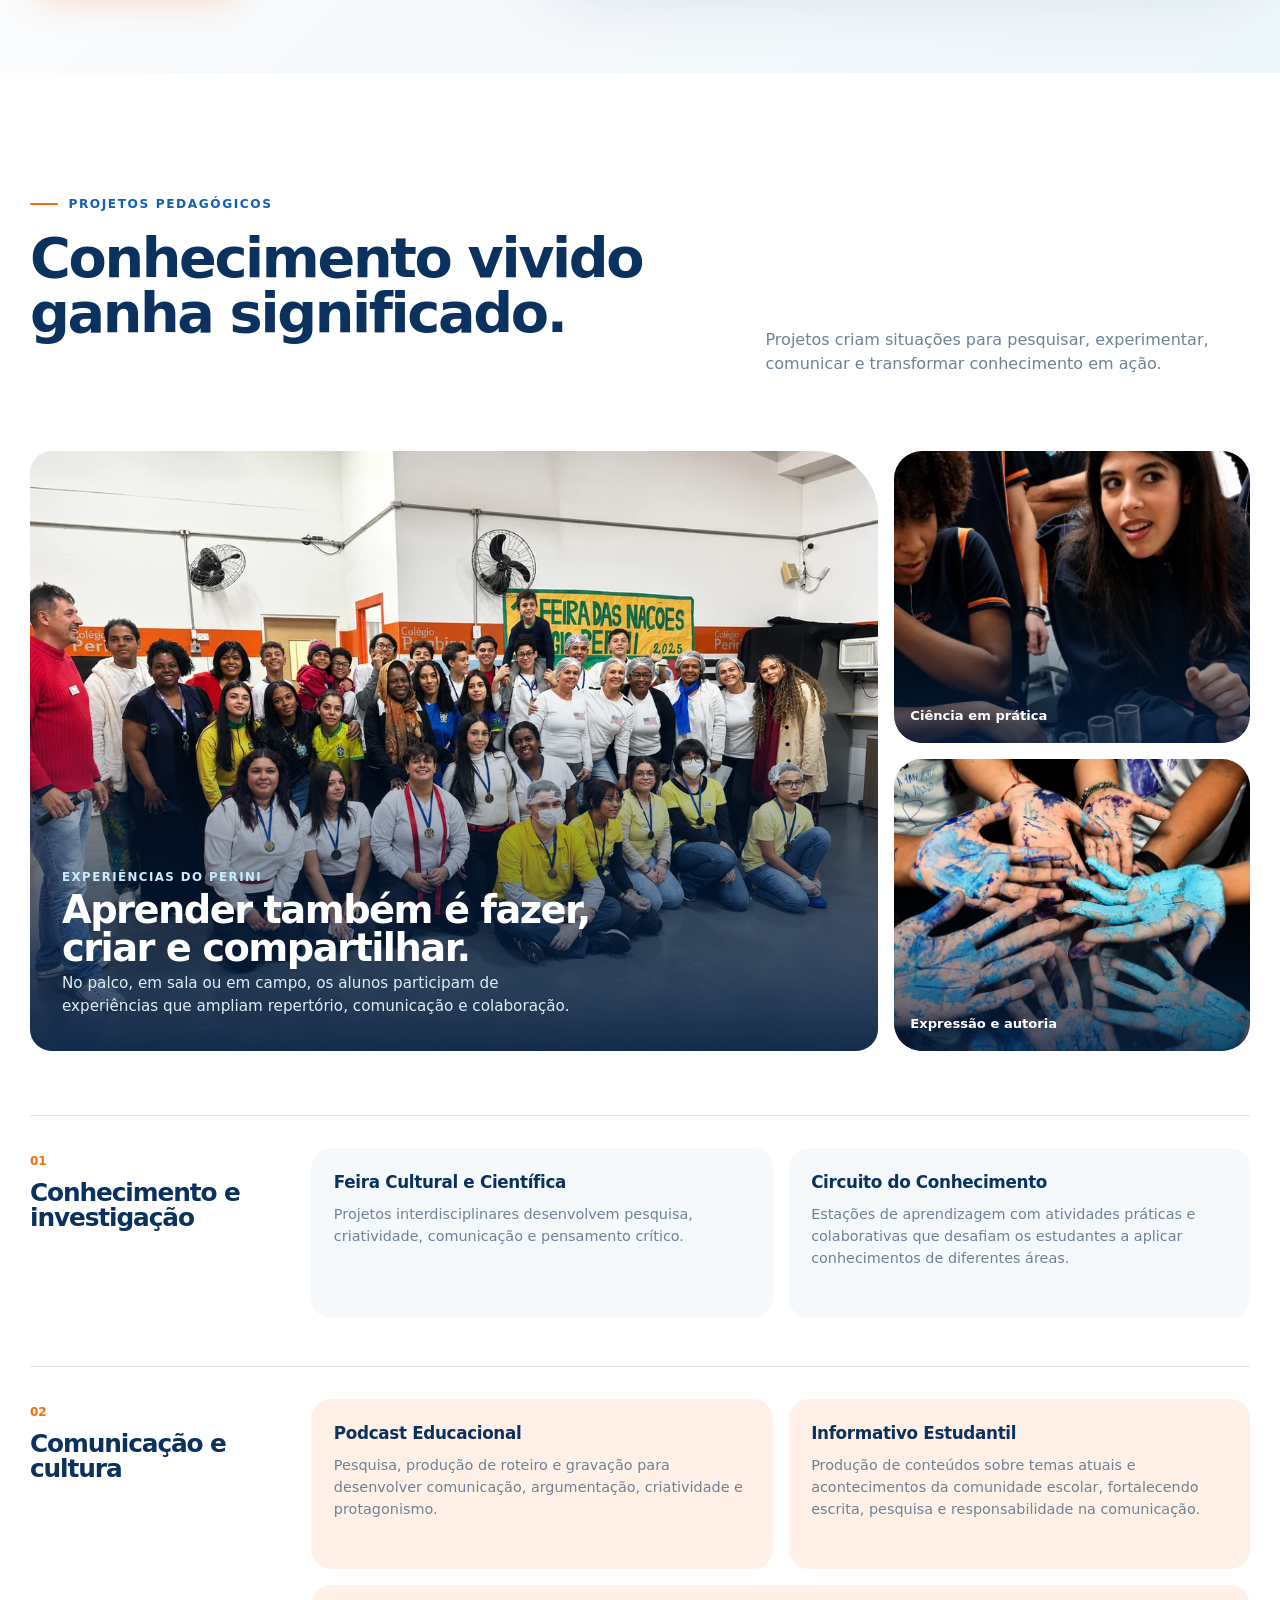
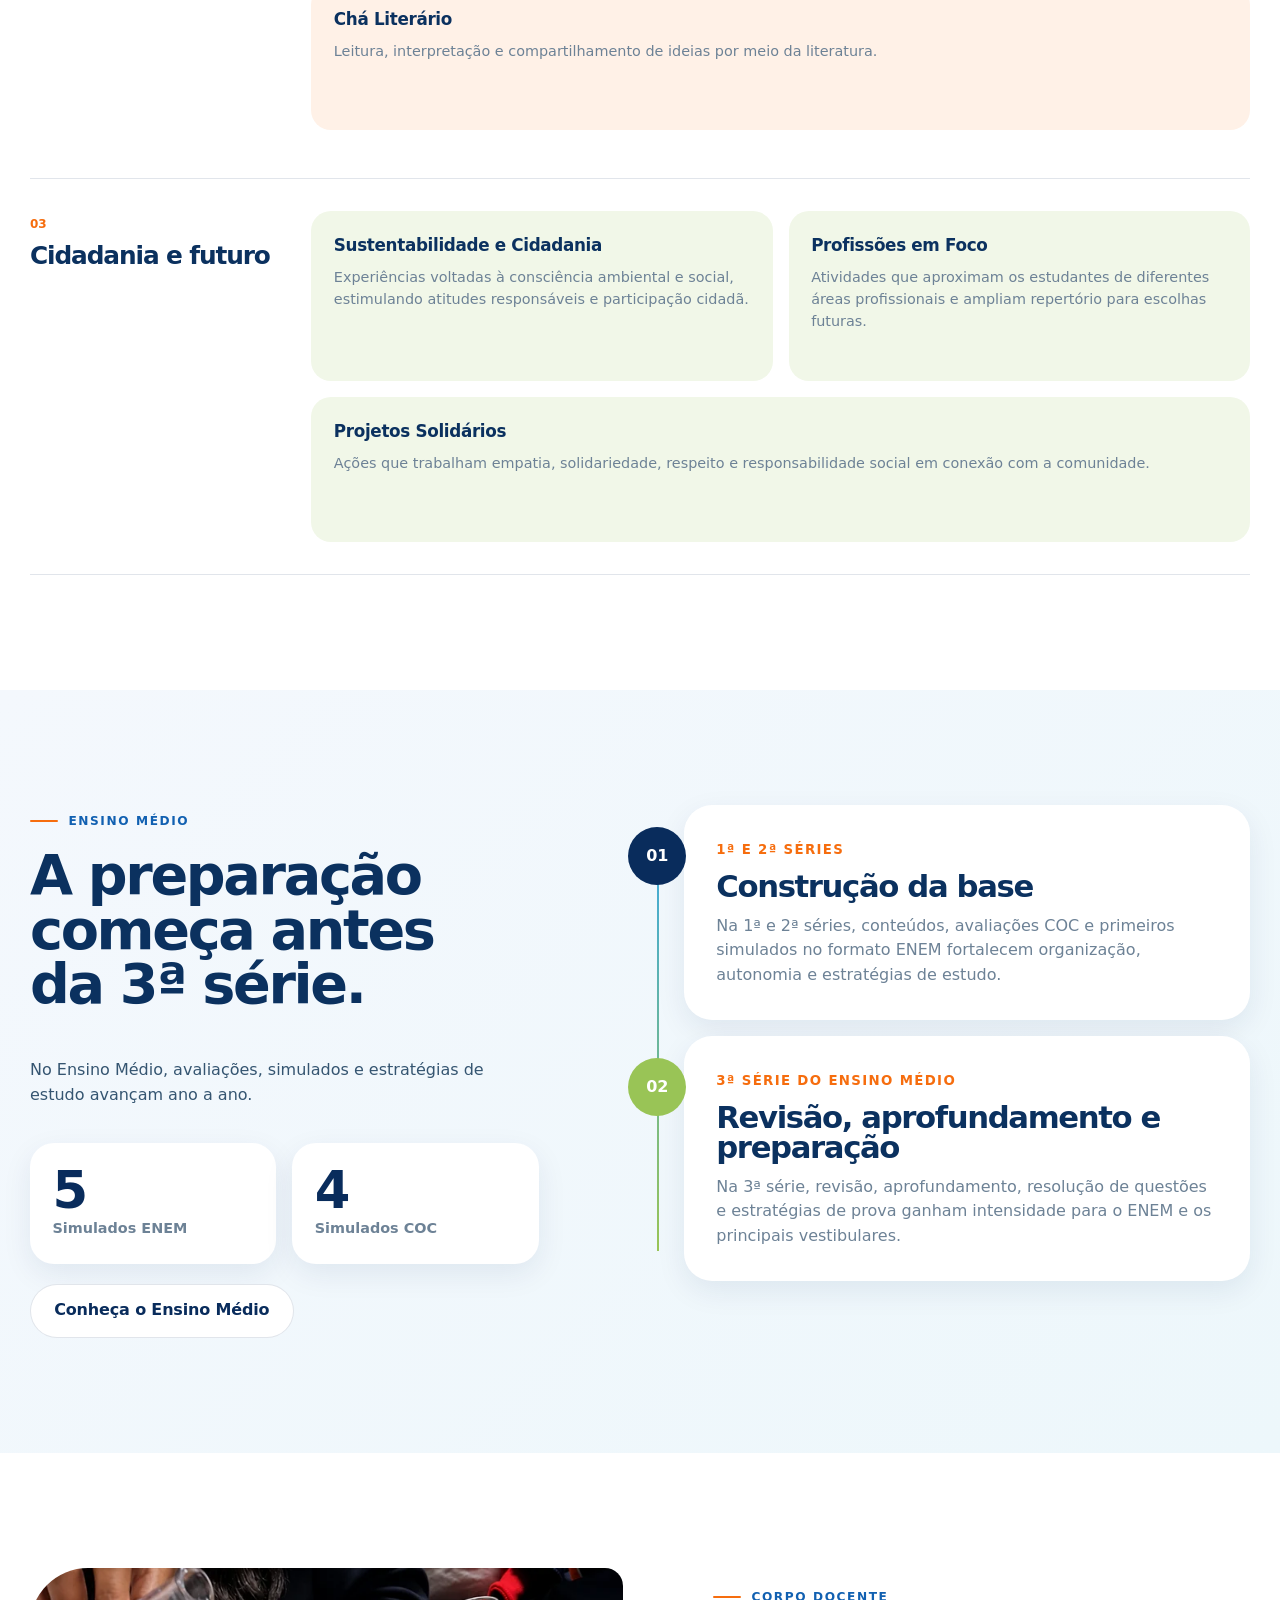
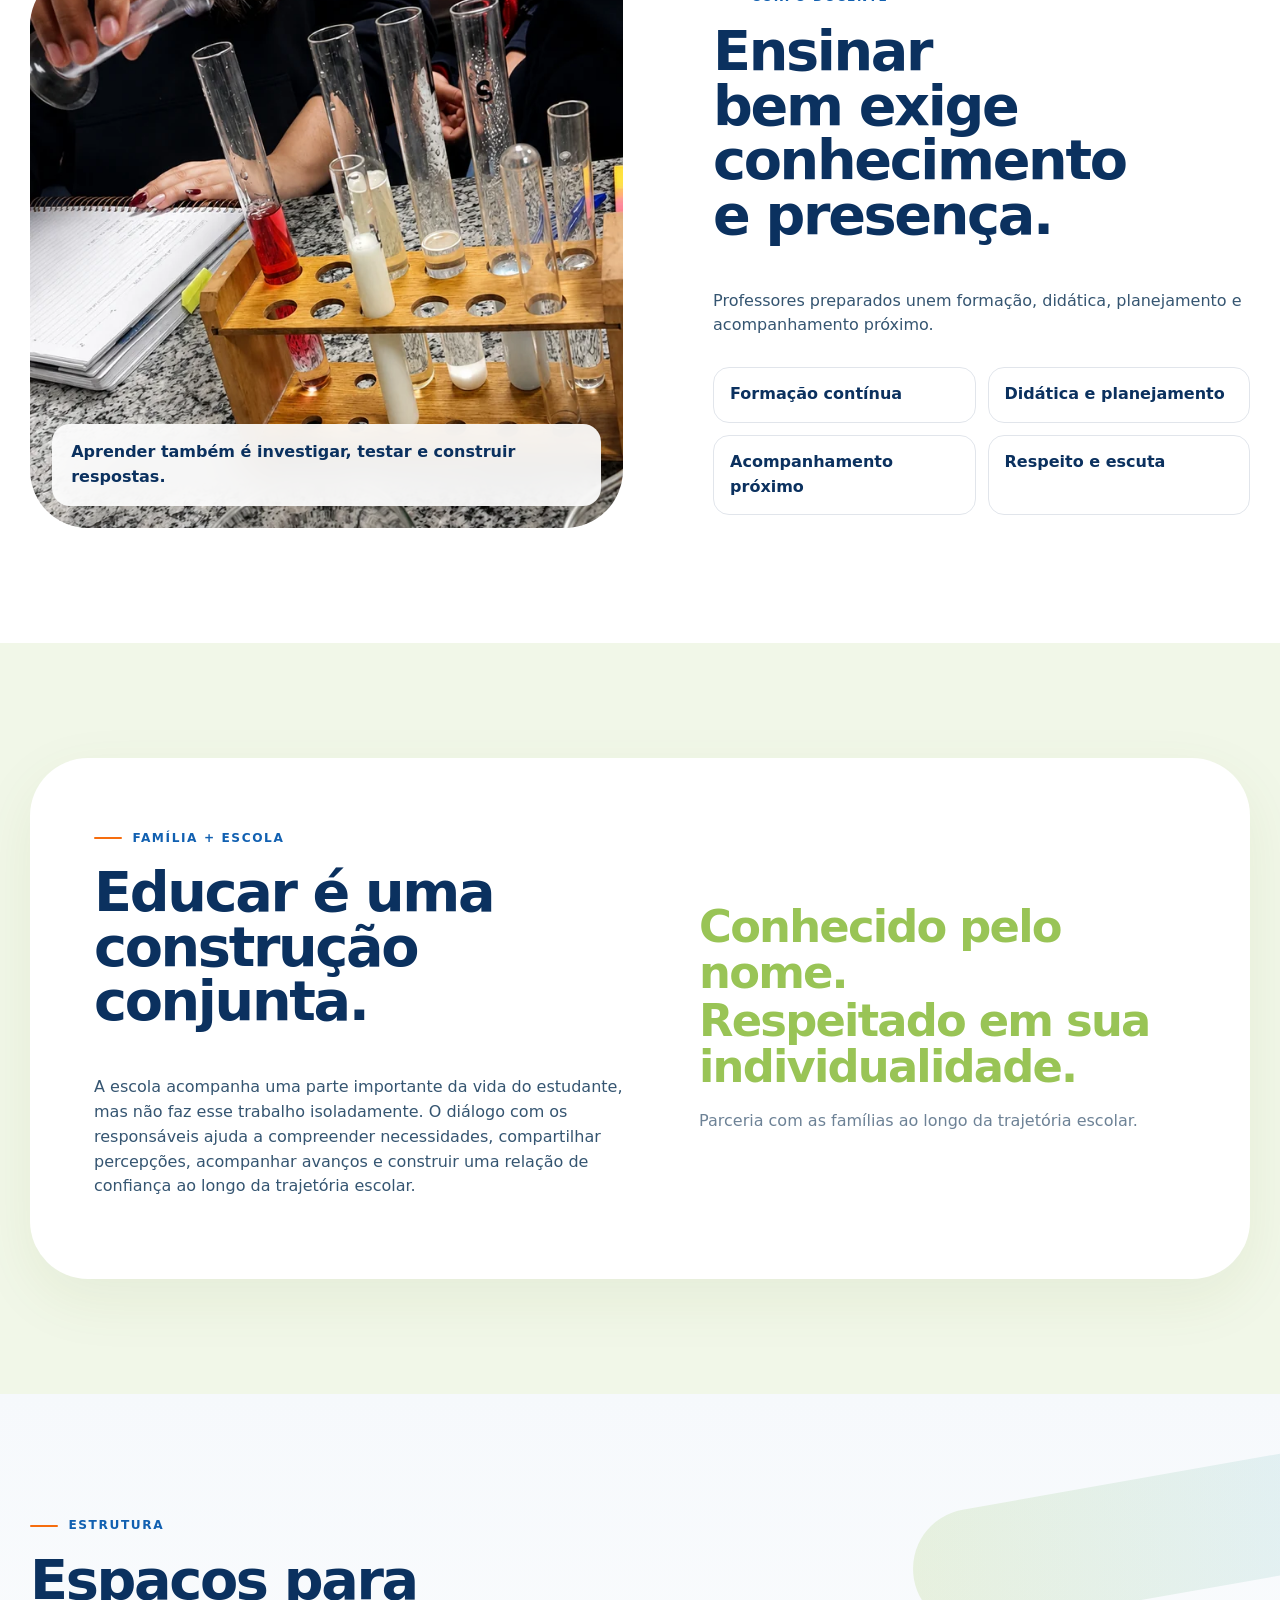
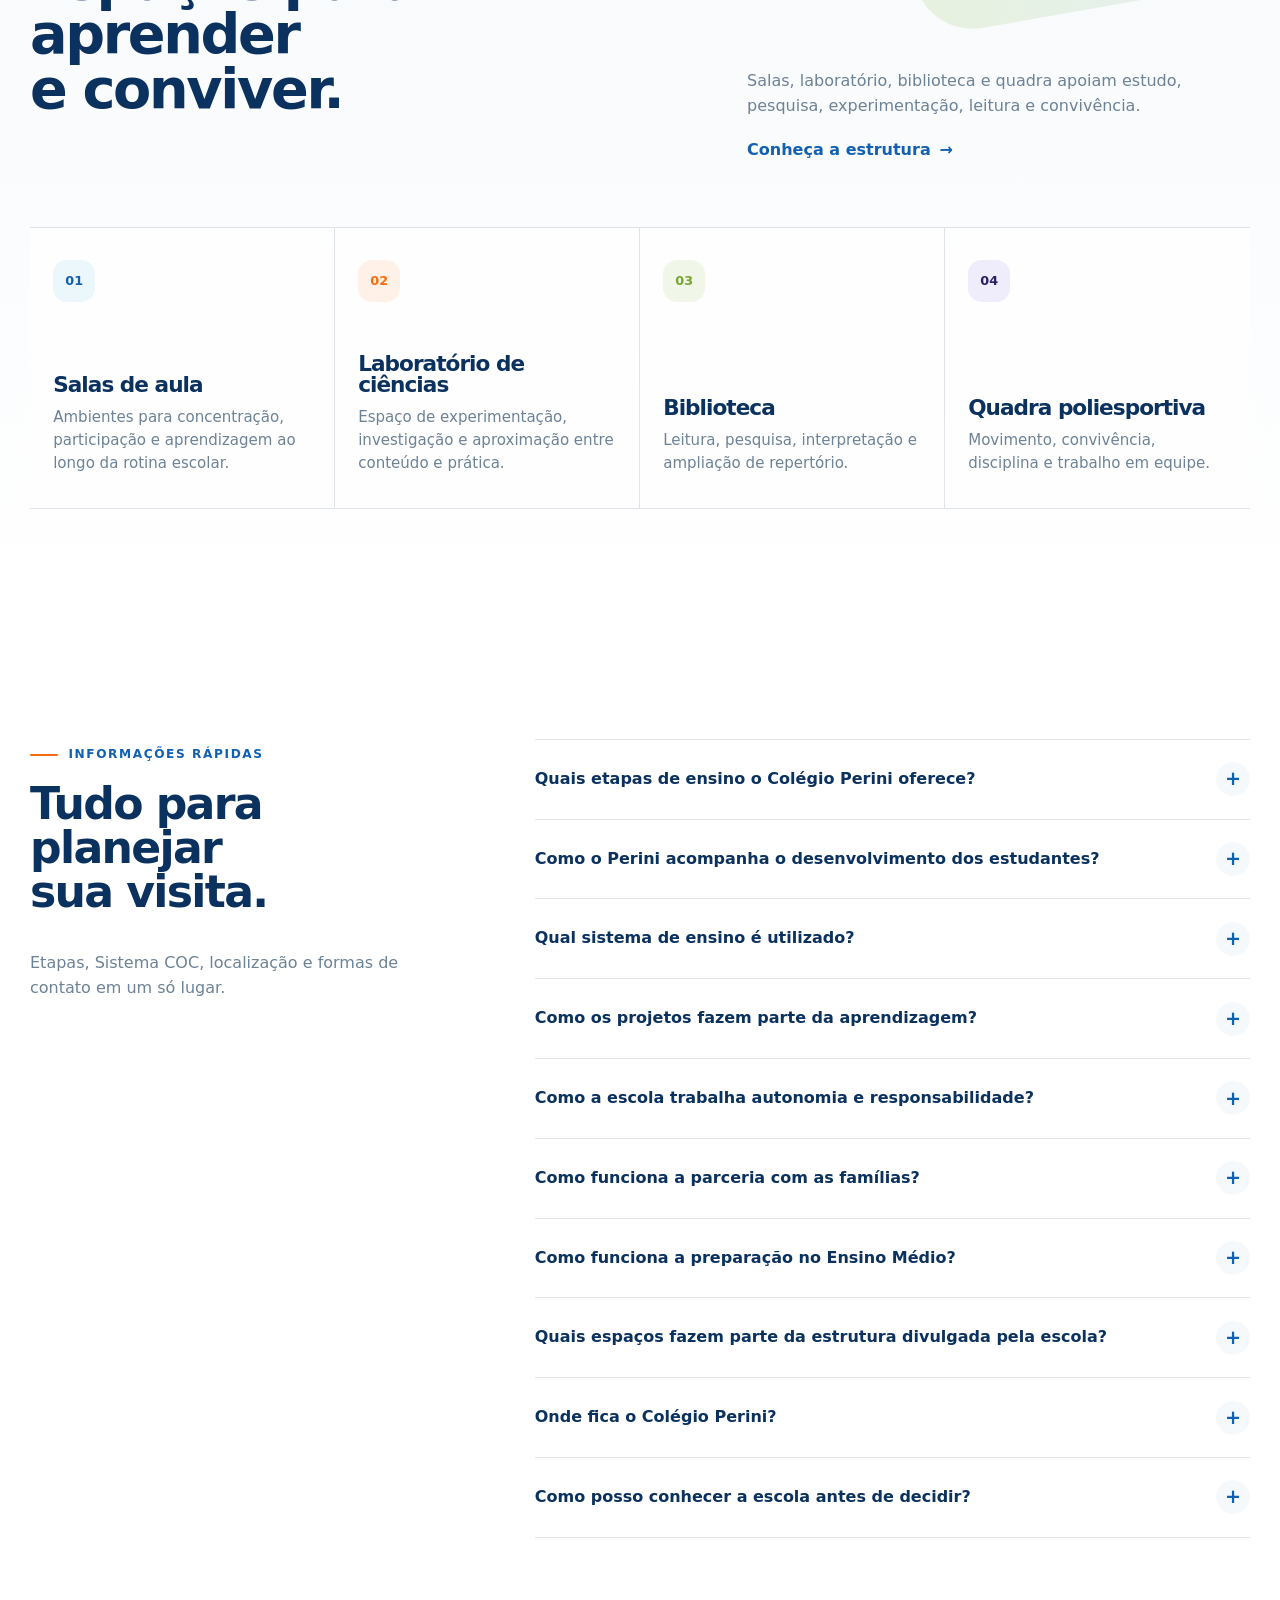
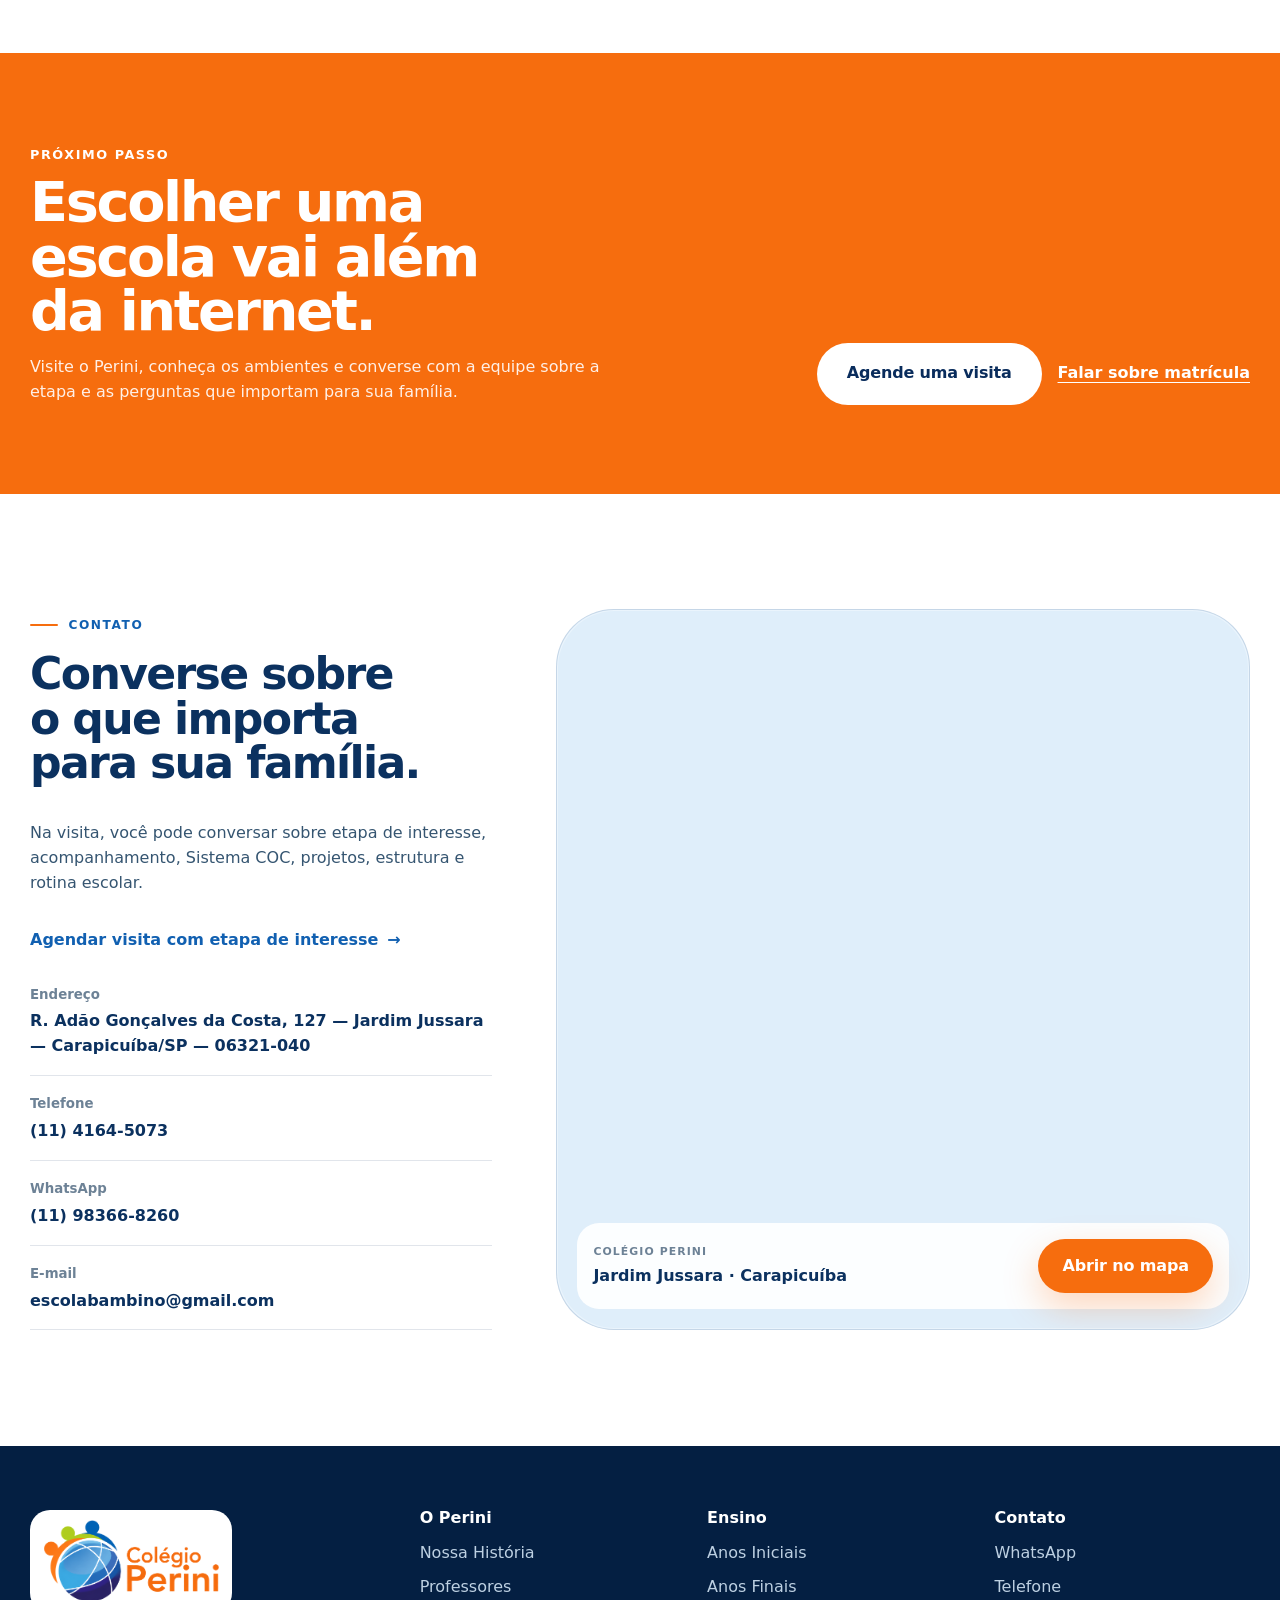
==== commit 872bbdf8: "Add files via upload" ====
--- a/index.html
+++ b/index.html
@@ -7,24 +7,23 @@
 <meta content="light" name="color-scheme"/>
 <title>Colégio Perini | Escola particular em Carapicuíba desde 1987</title>
 <meta content="Conheça o Colégio Perini em Carapicuíba: Ensino Fundamental e Ensino Médio com Sistema COC, professores preparados, projetos, acompanhamento próximo e formação humana." name="description"/>
-<meta content="Colégio Perini MASTER HOME v2.1 · diagramação homologação · base visual V3.4" name="generator"/>
 <meta content="#0b4e90" name="theme-color"/>
 <meta content="index,follow,max-image-preview:large" name="robots"/>
-<link href="https://colegio-perini.vercel.app/" rel="canonical"/>
+<link href="https://periniebambino.github.io/siteperiniv2/" rel="canonical"/>
 <meta content="pt_BR" property="og:locale"/>
 <meta content="website" property="og:type"/>
 <meta content="Colégio Perini" property="og:site_name"/>
 <meta content="Colégio Perini | Aprender. Pertencer. Transformar." property="og:title"/>
 <meta content="Do Ensino Fundamental ao Ensino Médio, com Sistema COC, acompanhamento próximo, professores preparados e projetos reais." property="og:description"/>
-<meta content="https://colegio-perini.vercel.app/" property="og:url"/>
-<meta content="https://colegio-perini.vercel.app/assets/og/perini-social.jpg" property="og:image"/>
+<meta content="https://periniebambino.github.io/siteperiniv2/" property="og:url"/>
+<meta content="https://periniebambino.github.io/siteperiniv2/assets/og/perini-social.jpg" property="og:image"/>
 <meta content="1200" property="og:image:width"/>
 <meta content="630" property="og:image:height"/>
 <meta content="Alunos do Colégio Perini em ambiente escolar" property="og:image:alt"/>
 <meta content="summary_large_image" name="twitter:card"/>
 <meta content="Colégio Perini | Aprender. Pertencer. Transformar." name="twitter:title"/>
 <meta content="Do Ensino Fundamental ao Ensino Médio, com Sistema COC, acompanhamento próximo, professores preparados e projetos reais." name="twitter:description"/>
-<meta content="https://colegio-perini.vercel.app/assets/og/perini-social.jpg" name="twitter:image"/>
+<meta content="https://periniebambino.github.io/siteperiniv2/assets/og/perini-social.jpg" name="twitter:image"/>
 <link href="assets/icons/favicon-32.png" rel="icon" sizes="32x32" type="image/png"/>
 <link href="assets/icons/favicon-48.png" rel="icon" sizes="48x48" type="image/png"/>
 <link href="assets/icons/apple-touch-icon.png" rel="apple-touch-icon" sizes="180x180"/>
--- a/css/base.css
+++ b/css/base.css
@@ -17,3 +17,61 @@
   .title-lg{font-size:clamp(2.45rem,10.6vw,3.55rem);max-width:15ch}
   .title-md{font-size:clamp(2.2rem,9.4vw,3.15rem);max-width:16ch}
 }
+
+/* MASTER v2.7 — TITLE SYSTEM
+   Normalização tipográfica por função. Mantém a personalidade aprovada,
+   mas evita H1/H2 arbitrários, linhas órfãs e massas desproporcionais. */
+.inner-page .page-hero-copy h1,
+.inner-page .visit-intro h1{
+  font-size:clamp(3.15rem,5vw,5.25rem);
+  line-height:.96;
+  letter-spacing:-.05em;
+  max-width:12ch;
+  margin-bottom:1.15rem;
+  text-wrap:balance;
+}
+.inner-page .editorial-intro h2,
+.inner-page .real-story-copy h2,
+.inner-page .real-gallery-section .section-head h2{
+  font-size:clamp(2.55rem,4vw,4.25rem);
+  line-height:.99;
+  letter-spacing:-.04em;
+  max-width:15ch;
+  text-wrap:balance;
+}
+.inner-page .content-band h2{
+  font-size:clamp(2.35rem,3.45vw,3.65rem);
+  line-height:1;
+  letter-spacing:-.038em;
+  max-width:18ch;
+  text-wrap:balance;
+}
+.inner-page .page-cta h2{
+  font-size:clamp(2.25rem,3.25vw,3.45rem);
+  line-height:1;
+  letter-spacing:-.036em;
+  max-width:18ch;
+  text-wrap:balance;
+}
+.inner-page .editorial-item h3,
+.inner-page .structure-page-card h3{
+  font-size:clamp(1.32rem,1.65vw,1.7rem);
+  line-height:1.08;
+  letter-spacing:-.025em;
+  text-wrap:balance;
+}
+.inner-page .page-hero-copy>p,
+.inner-page .editorial-intro>p,
+.inner-page .content-band p,
+.inner-page .page-cta p,
+.inner-page .visit-intro>p{
+  text-wrap:pretty;
+}
+/* Heroes dos ciclos já aprovados: a v2.6 continua soberana. */
+.inner-page .cycle-hero .page-hero-copy h1{
+  font-size:clamp(3.35rem,5.15vw,5.45rem);
+  line-height:.94;
+  max-width:10.8ch;
+}
+/* Contato: H1 de contexto, não um outdoor. */
+.inner-page.contact-page .visit-intro h1{max-width:10.5ch}
--- a/css/components.css
+++ b/css/components.css
@@ -180,3 +180,46 @@
 .stage-image-fundamental-2 img{object-position:center 49%}
 .stage-image-ensino-medio img{object-position:center 51%}
 .stage-card:hover .stage-image img{transform:scale(1.012)}
+
+/* MASTER v2.4 — capa real do vídeo COC: frame do próprio vídeo, sem alterar o player. */
+.coc-video-cover{position:absolute;inset:0;width:100%;height:100%;object-fit:cover;object-position:center;z-index:-1;transform:scale(1.01);transition:transform .45s var(--ease);background:#071f45}
+.coc-video-facade:has(.coc-video-cover){background:#071f45}
+.coc-video-facade:has(.coc-video-cover):before{z-index:0;background:linear-gradient(180deg,rgba(3,21,48,.10) 0%,rgba(3,21,48,.04) 42%,rgba(3,21,48,.72) 100%)}
+.coc-video-facade:has(.coc-video-cover) .coc-video-orbit{display:none}
+.coc-video-facade:hover .coc-video-cover{transform:scale(1.025)}
+
+
+/* MASTER v2.6 — padrão cirúrgico de hero para os três ciclos. */
+.inner-page .cycle-hero{padding:142px 0 72px}
+.inner-page .cycle-hero .page-hero-layout{grid-template-columns:minmax(0,.92fr) minmax(500px,1.08fr);gap:clamp(3rem,6vw,6rem);align-items:center}
+.inner-page .cycle-hero .page-hero-copy{max-width:620px}
+.inner-page .cycle-hero .page-hero-copy h1{font-size:clamp(3.35rem,5.15vw,5.45rem);line-height:.94;letter-spacing:-.055em;max-width:10.8ch;margin:.7rem 0 1.2rem;text-wrap:balance}
+.inner-page .cycle-hero .page-hero-copy>p{font-size:clamp(1.05rem,1.28vw,1.22rem);line-height:1.55;max-width:52ch}
+.inner-page .cycle-hero .page-hero-actions{margin-top:1.55rem}
+.inner-page .cycle-hero .page-hero-media{aspect-ratio:1.598/1;border-radius:20px 56px 56px 56px;background:#fff;box-shadow:0 24px 70px rgba(12,58,106,.12);display:flex;align-items:center;justify-content:center}
+.inner-page .cycle-hero .page-hero-media img{display:block;width:100%;height:100%;object-fit:contain;object-position:center;background:#fff}
+.inner-page .cycle-hero .page-proof{display:none}
+
+/* MASTER v2.7 — medidas e imagens das páginas internas. */
+.inner-page:not(.coc-page) .page-hero:not(.cycle-hero) .page-hero-layout{
+  grid-template-columns:minmax(0,.9fr) minmax(480px,1.1fr);
+  gap:clamp(3rem,6vw,5.5rem);
+}
+.inner-page:not(.coc-page) .page-hero:not(.cycle-hero) .page-hero-media{
+  aspect-ratio:16/9;
+  border-radius:20px 52px 52px 52px;
+  background:#fff;
+}
+.inner-page:not(.coc-page) .page-hero:not(.cycle-hero) .page-hero-media img{
+  width:100%;height:100%;object-fit:contain;object-position:center;background:#fff;
+}
+/* Estrutura usa um asset horizontal 16:9: não recortar para preencher caixa quase quadrada. */
+.inner-page.structure-page .page-hero-media{aspect-ratio:1672/941}
+/* Fotos editoriais: altura intencional e crop estável. */
+.inner-page .real-story-media,
+.inner-page .real-gallery-card,
+.inner-page .visit-team-photo{overflow:hidden}
+.inner-page .real-story-media img,
+.inner-page .real-gallery-card img{object-fit:cover}
+/* CTA final: conteúdo enxuto e altura guiada pela copy, não por espaço vazio. */
+.inner-page .page-cta-inner{min-height:0}
--- a/css/responsive.css
+++ b/css/responsive.css
@@ -76,3 +76,80 @@
 @media (max-width: 430px){
   .stage-actions{margin-top:1.15rem}
 }
+
+/* MASTER v2.4 — enquadramento da capa do vídeo COC no mobile. */
+@media(max-width:720px){.coc-video-cover{object-position:center center}}
+
+/* MASTER v2.5 — correção cirúrgica dos heroes das páginas de ciclos no mobile.
+   Preserva a proporção horizontal das imagens e evita cortes laterais excessivos.
+   Desktop/tablet acima de 720px permanecem inalterados. */
+@media(max-width:720px){
+  .inner-page .page-hero-media{
+    aspect-ratio:auto;
+    height:auto;
+    max-width:none;
+  }
+  .inner-page .page-hero-media img{
+    display:block;
+    width:100%;
+    height:auto;
+    object-fit:contain;
+    object-position:center center;
+  }
+}
+
+
+/* MASTER v2.6 — hero dos ciclos: padrão responsivo sem corte e sem títulos quebrados em excesso. */
+@media(max-width:1080px){
+  .inner-page .cycle-hero .page-hero-layout{grid-template-columns:1fr;gap:2.2rem}
+  .inner-page .cycle-hero .page-hero-copy{max-width:760px}
+  .inner-page .cycle-hero .page-hero-copy h1{max-width:12ch;font-size:clamp(3.2rem,7vw,5rem)}
+  .inner-page .cycle-hero .page-hero-media{width:100%;max-width:900px;aspect-ratio:1.598/1}
+}
+@media(max-width:720px){
+  .inner-page .cycle-hero{padding:104px 0 44px}
+  .inner-page .cycle-hero .page-hero-layout{gap:1.65rem}
+  .inner-page .cycle-hero .page-breadcrumb{margin-bottom:1rem}
+  .inner-page .cycle-hero .page-hero-copy h1{font-size:clamp(2.55rem,11vw,3.55rem);line-height:.96;letter-spacing:-.05em;max-width:10ch;margin:.55rem 0 .95rem}
+  .inner-page .cycle-hero .page-hero-copy>p{font-size:1rem;line-height:1.55;max-width:34ch}
+  .inner-page .cycle-hero .page-hero-actions{display:flex;margin-top:1.25rem}
+  .inner-page .cycle-hero .page-hero-actions .btn{width:auto}
+  .inner-page .cycle-hero .page-hero-media{aspect-ratio:auto;height:auto;max-width:none;border-radius:16px 34px 34px 34px}
+  .inner-page .cycle-hero .page-hero-media img{width:100%;height:auto;object-fit:contain}
+}
+@media(max-width:430px){
+  .inner-page .cycle-hero .page-hero-copy h1{font-size:clamp(2.5rem,12vw,3.25rem);max-width:9.5ch}
+  .inner-page .cycle-hero .page-hero-copy>p{max-width:31ch}
+}
+
+/* MASTER v2.7 — TITLE SYSTEM + acabamento responsivo. */
+@media(max-width:1080px){
+  .inner-page .page-hero:not(.cycle-hero) .page-hero-layout{grid-template-columns:1fr;gap:2.15rem}
+  .inner-page .page-hero:not(.cycle-hero) .page-hero-copy{max-width:760px}
+  .inner-page .page-hero:not(.cycle-hero) .page-hero-media{width:100%;max-width:900px}
+  .inner-page .editorial-intro h2,.inner-page .real-story-copy h2,.inner-page .real-gallery-section .section-head h2{max-width:18ch}
+}
+@media(max-width:720px){
+  .inner-page .page-hero:not(.cycle-hero){padding:104px 0 46px}
+  .inner-page .page-hero:not(.cycle-hero) .page-hero-layout{gap:1.6rem}
+  .inner-page .page-hero-copy h1,.inner-page .visit-intro h1{
+    font-size:clamp(2.55rem,11vw,3.45rem);line-height:.98;letter-spacing:-.045em;max-width:10.5ch;margin:.55rem 0 .9rem
+  }
+  .inner-page .page-hero-copy>p,.inner-page .visit-intro>p{font-size:1rem;line-height:1.55;max-width:35ch}
+  .inner-page .editorial-intro h2,.inner-page .real-story-copy h2,.inner-page .real-gallery-section .section-head h2{
+    font-size:clamp(2.25rem,9.7vw,3.15rem);line-height:1;max-width:14ch
+  }
+  .inner-page .content-band h2,.inner-page .page-cta h2{
+    font-size:clamp(2.1rem,9vw,2.85rem);line-height:1.01;max-width:15ch
+  }
+  .inner-page .page-hero:not(.cycle-hero) .page-hero-media{aspect-ratio:auto;height:auto;border-radius:16px 34px 34px 34px}
+  .inner-page .page-hero:not(.cycle-hero) .page-hero-media img{width:100%;height:auto;object-fit:contain}
+  .inner-page.contact-page .visit-page{padding:104px 0 58px}
+  .inner-page.contact-page .visit-intro h1{max-width:9ch}
+  .inner-page.contact-page .visit-team-photo{aspect-ratio:4/3;margin-top:1.35rem}
+  .inner-page.contact-page .visit-team-photo img{object-position:center 38%}
+}
+@media(max-width:430px){
+  .inner-page .page-hero-copy h1,.inner-page .visit-intro h1{font-size:clamp(2.45rem,11.7vw,3.05rem);max-width:10ch}
+  .inner-page .editorial-intro h2,.inner-page .real-story-copy h2,.inner-page .real-gallery-section .section-head h2{font-size:clamp(2.15rem,9.6vw,2.75rem)}
+}
